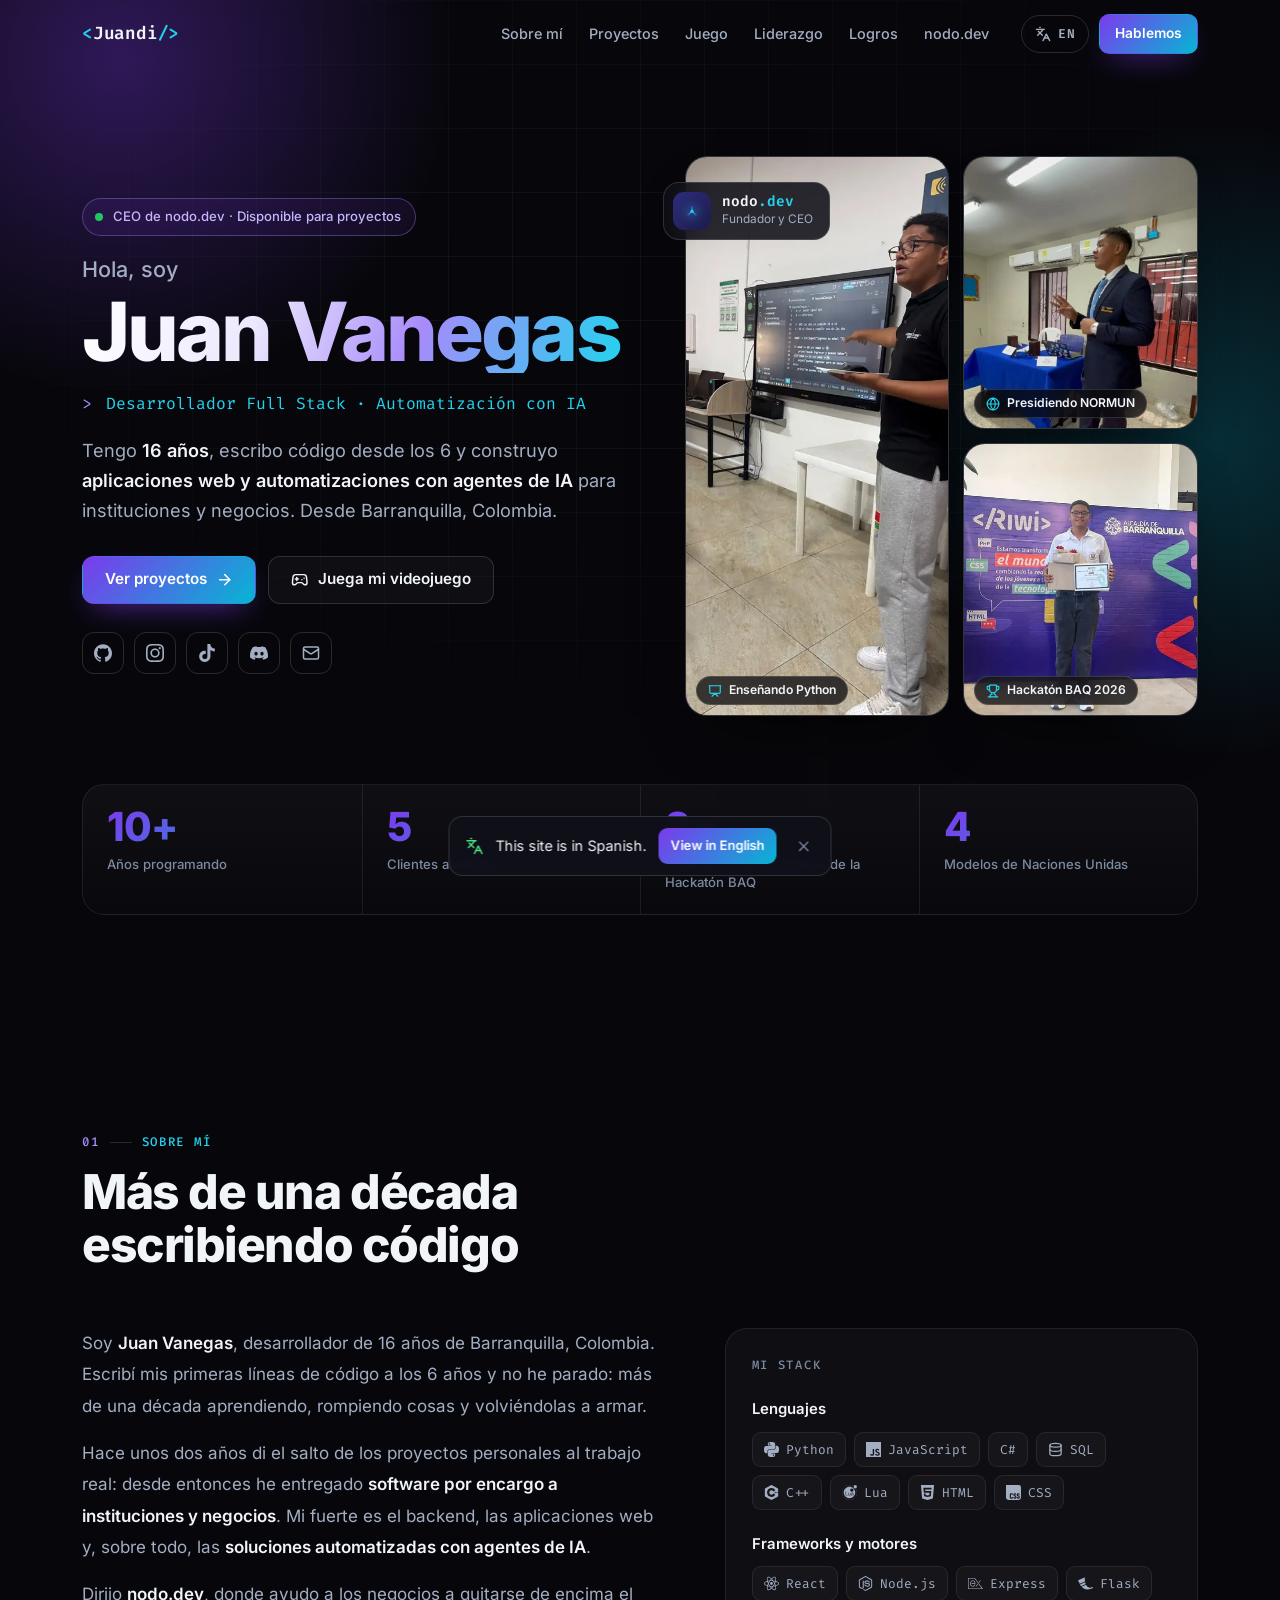
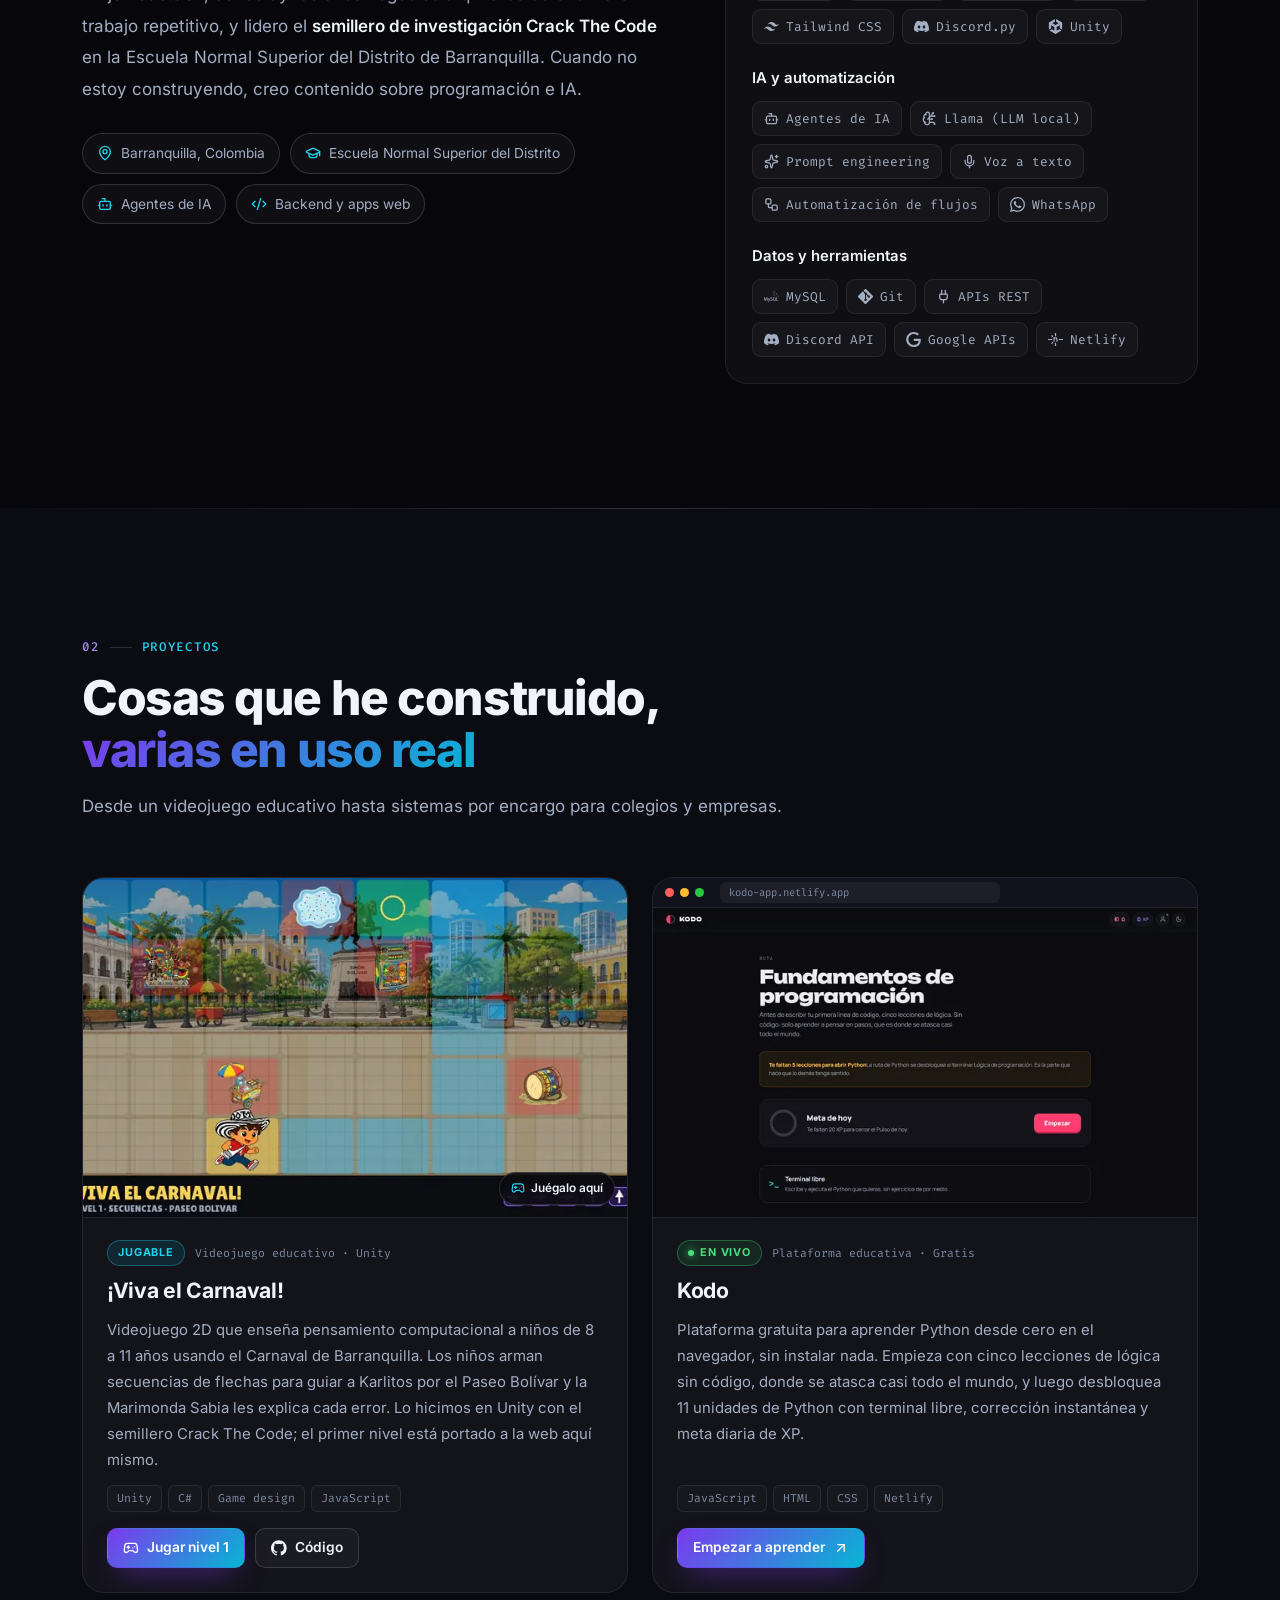
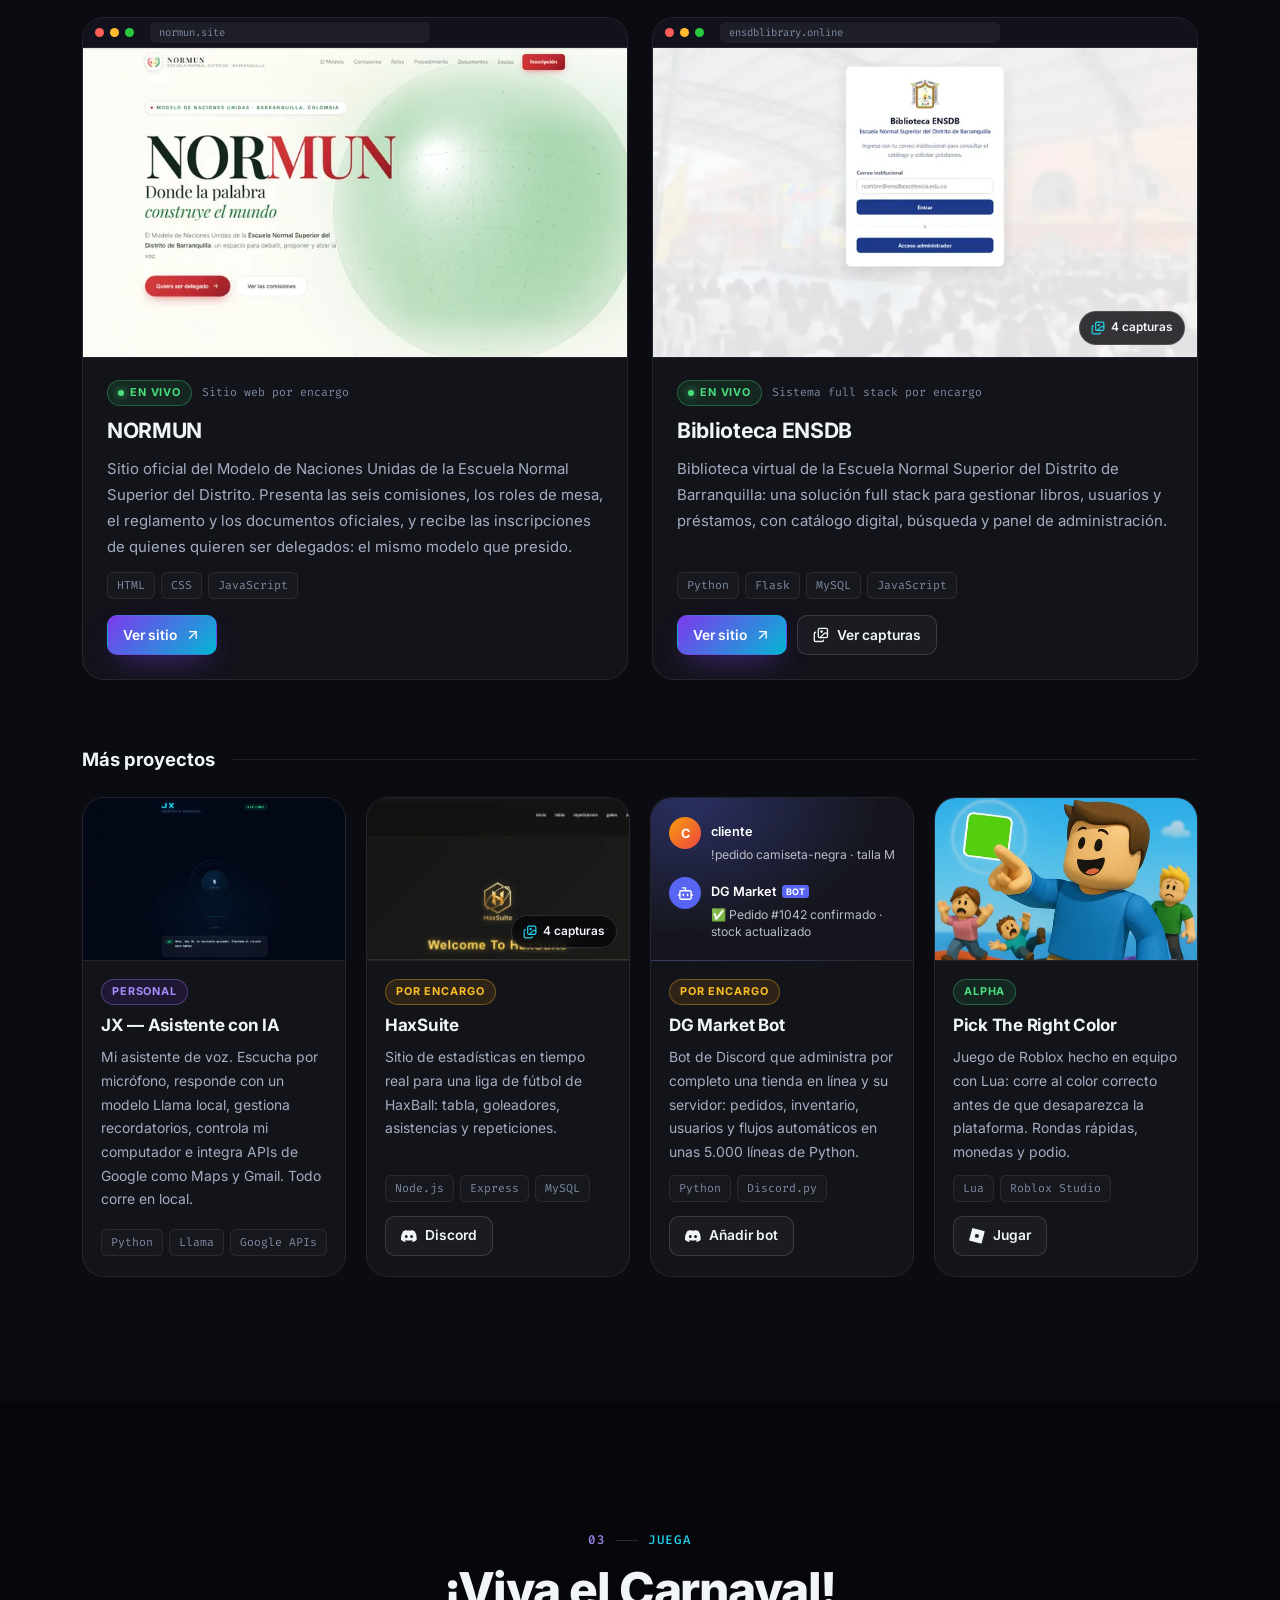
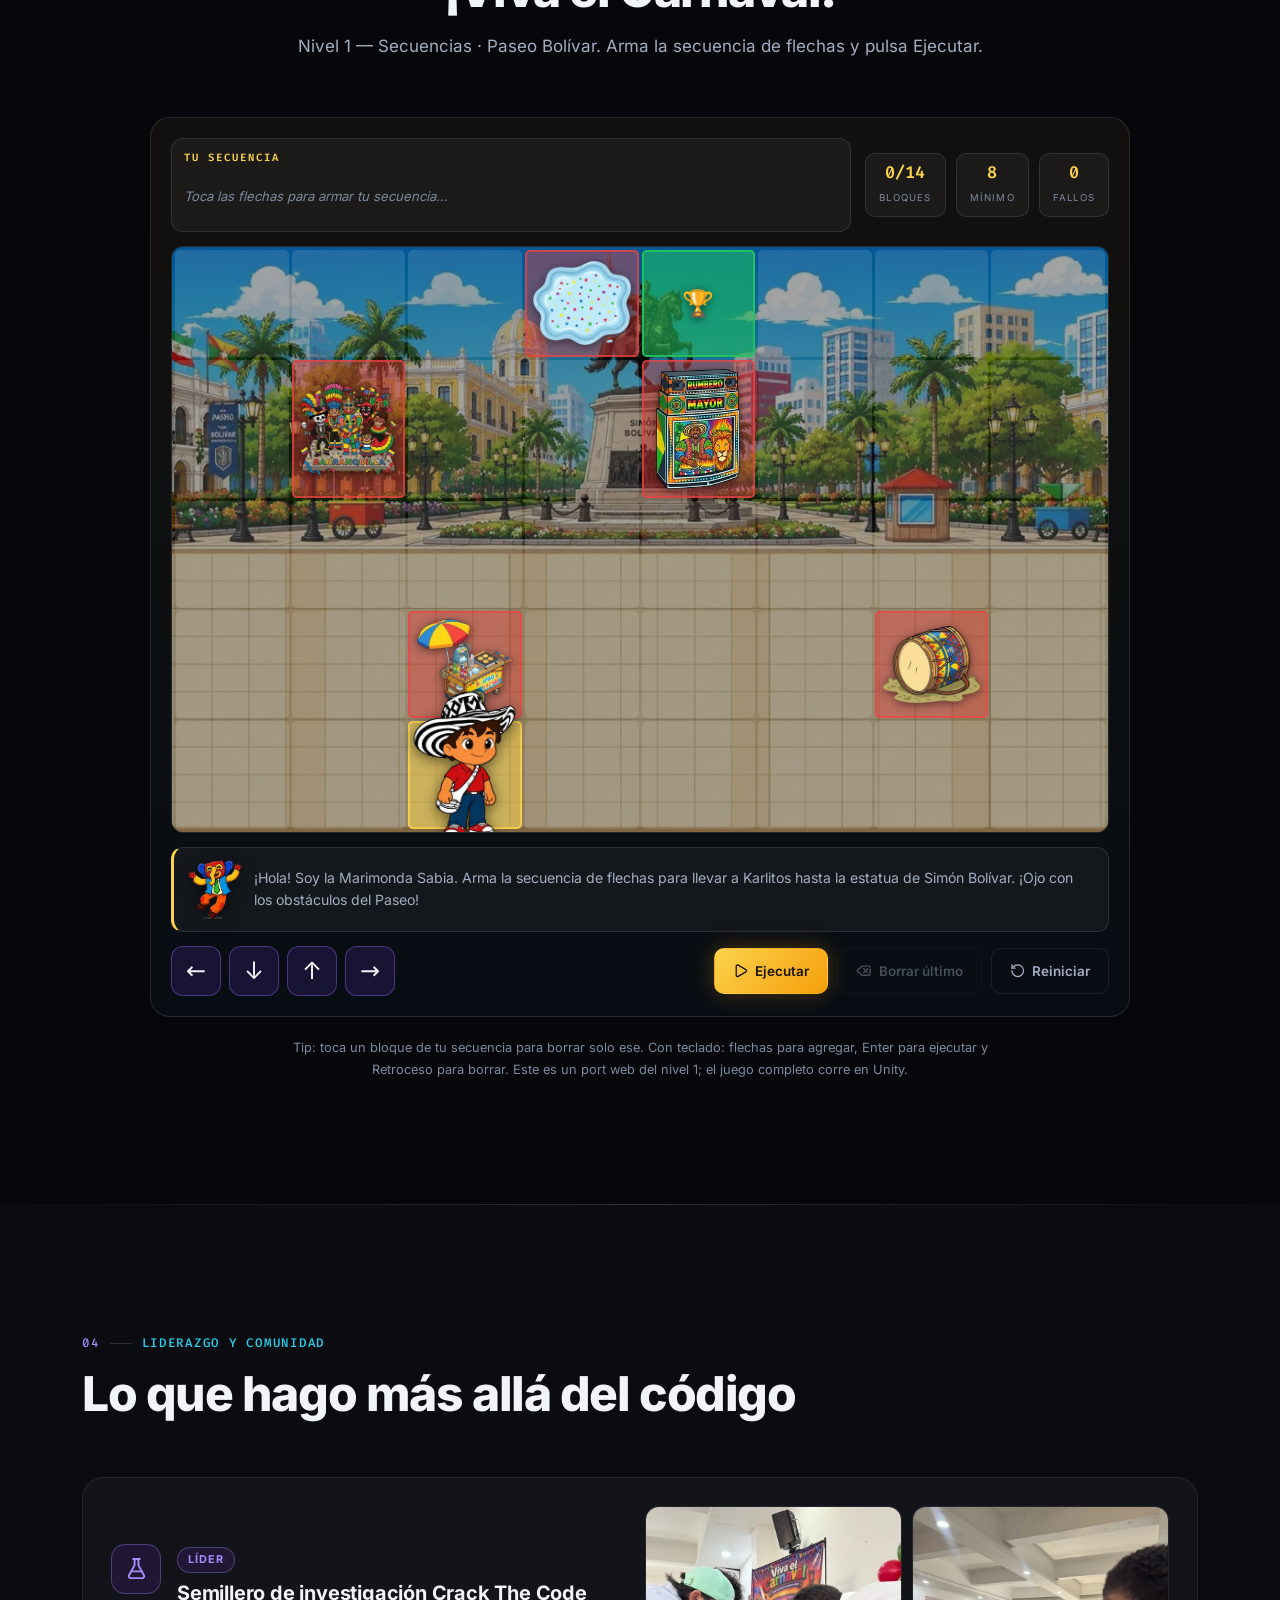
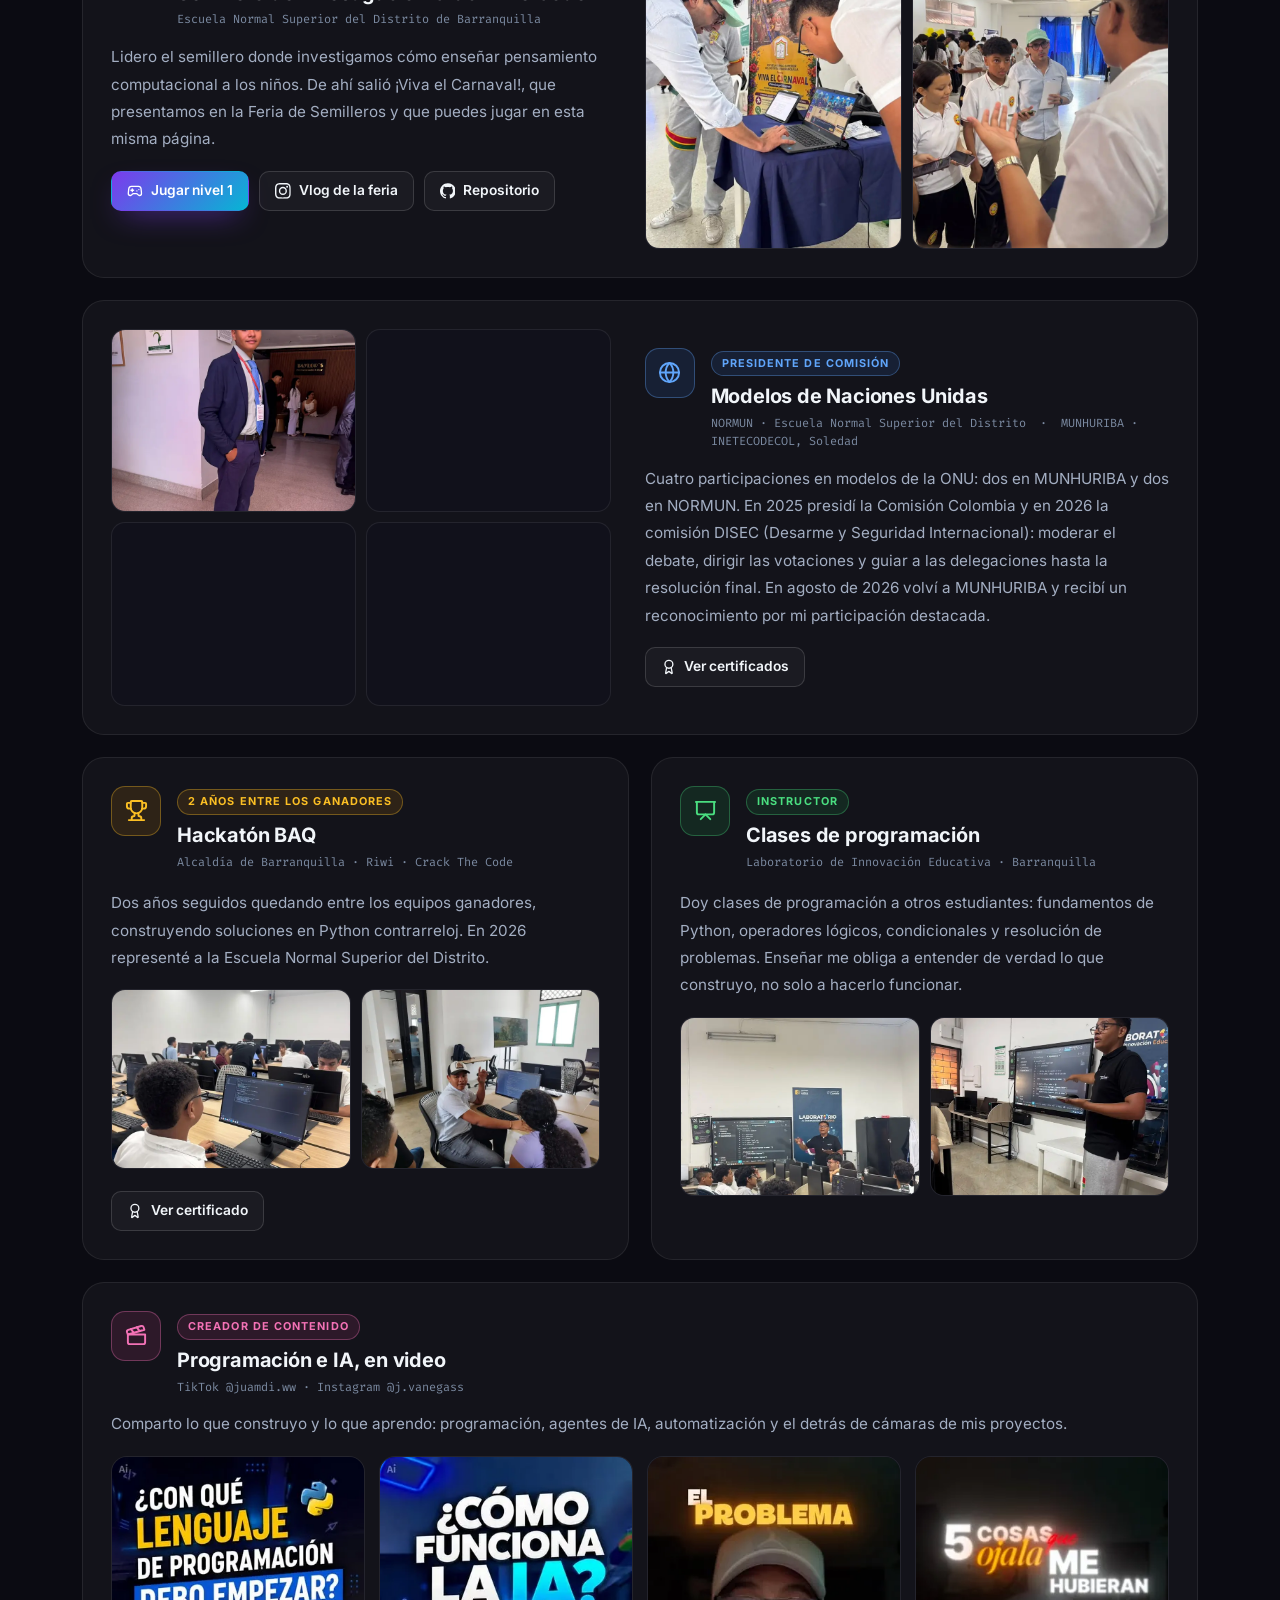
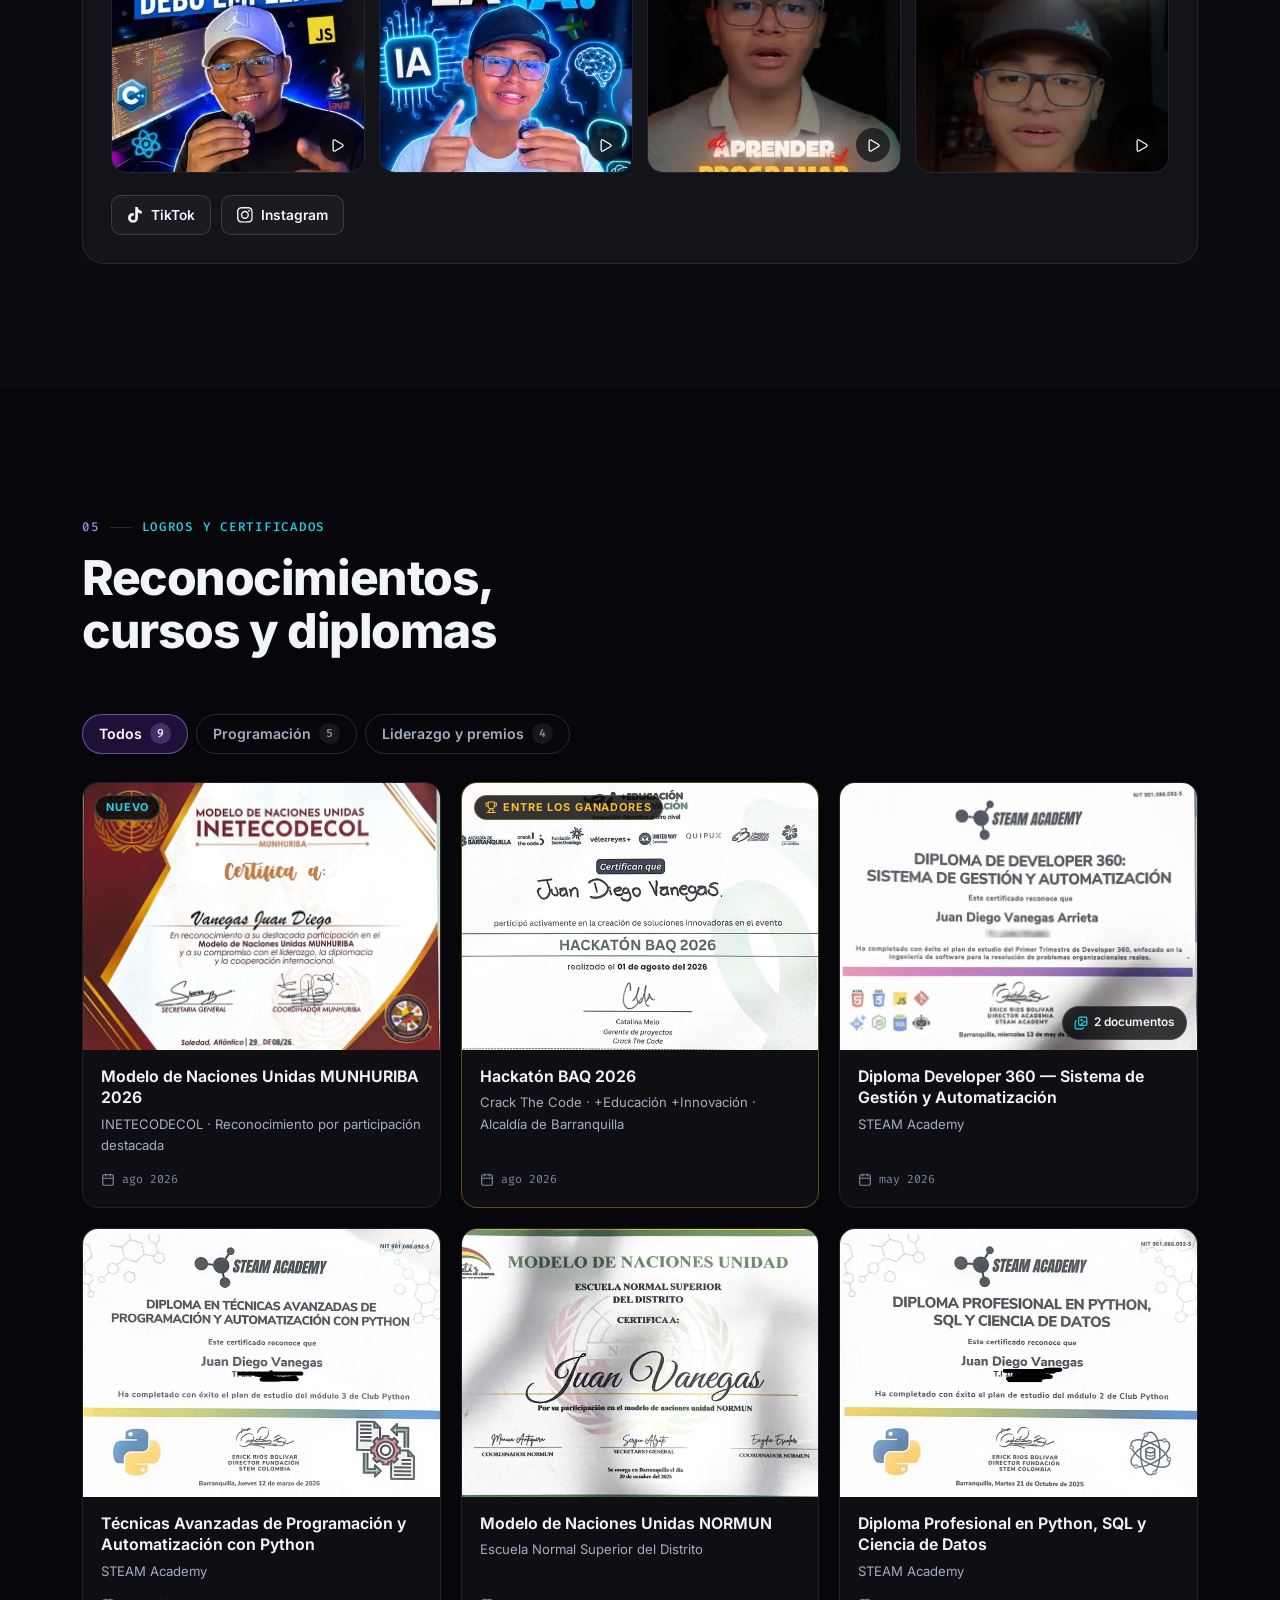
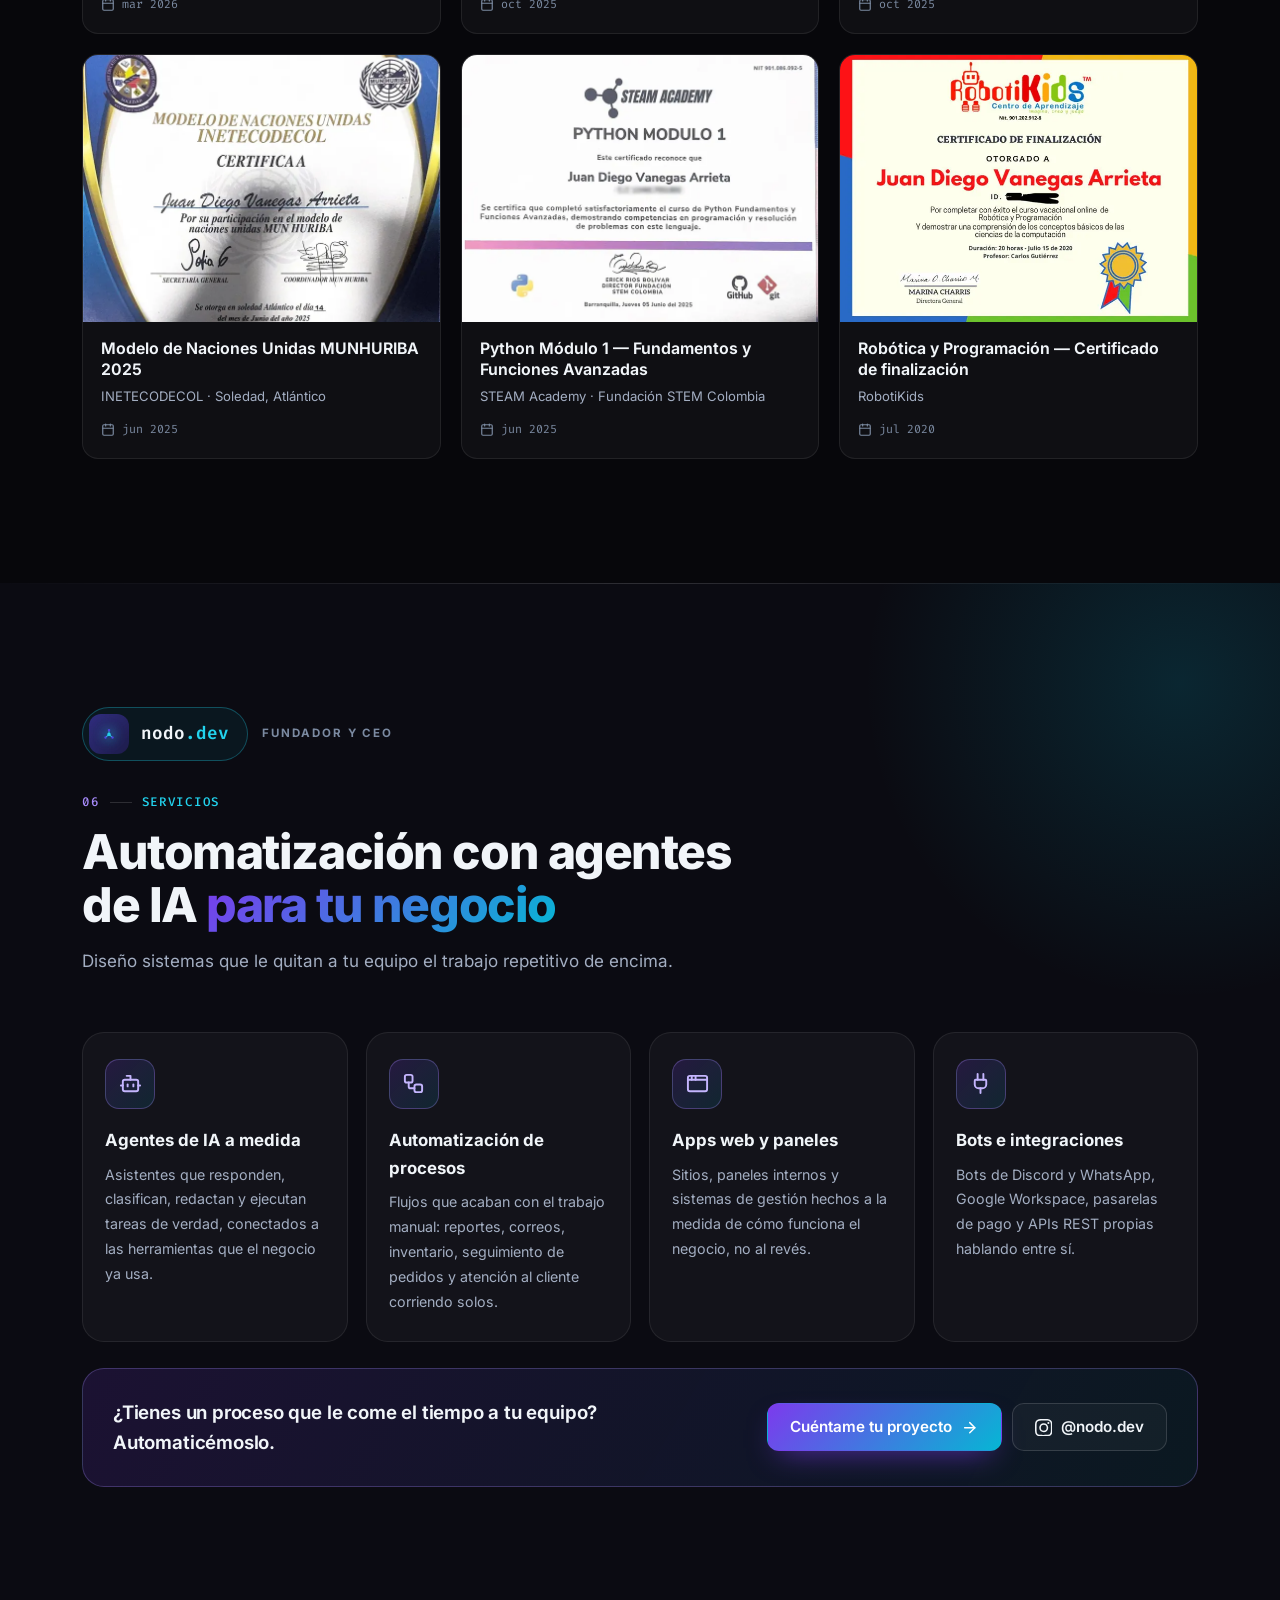
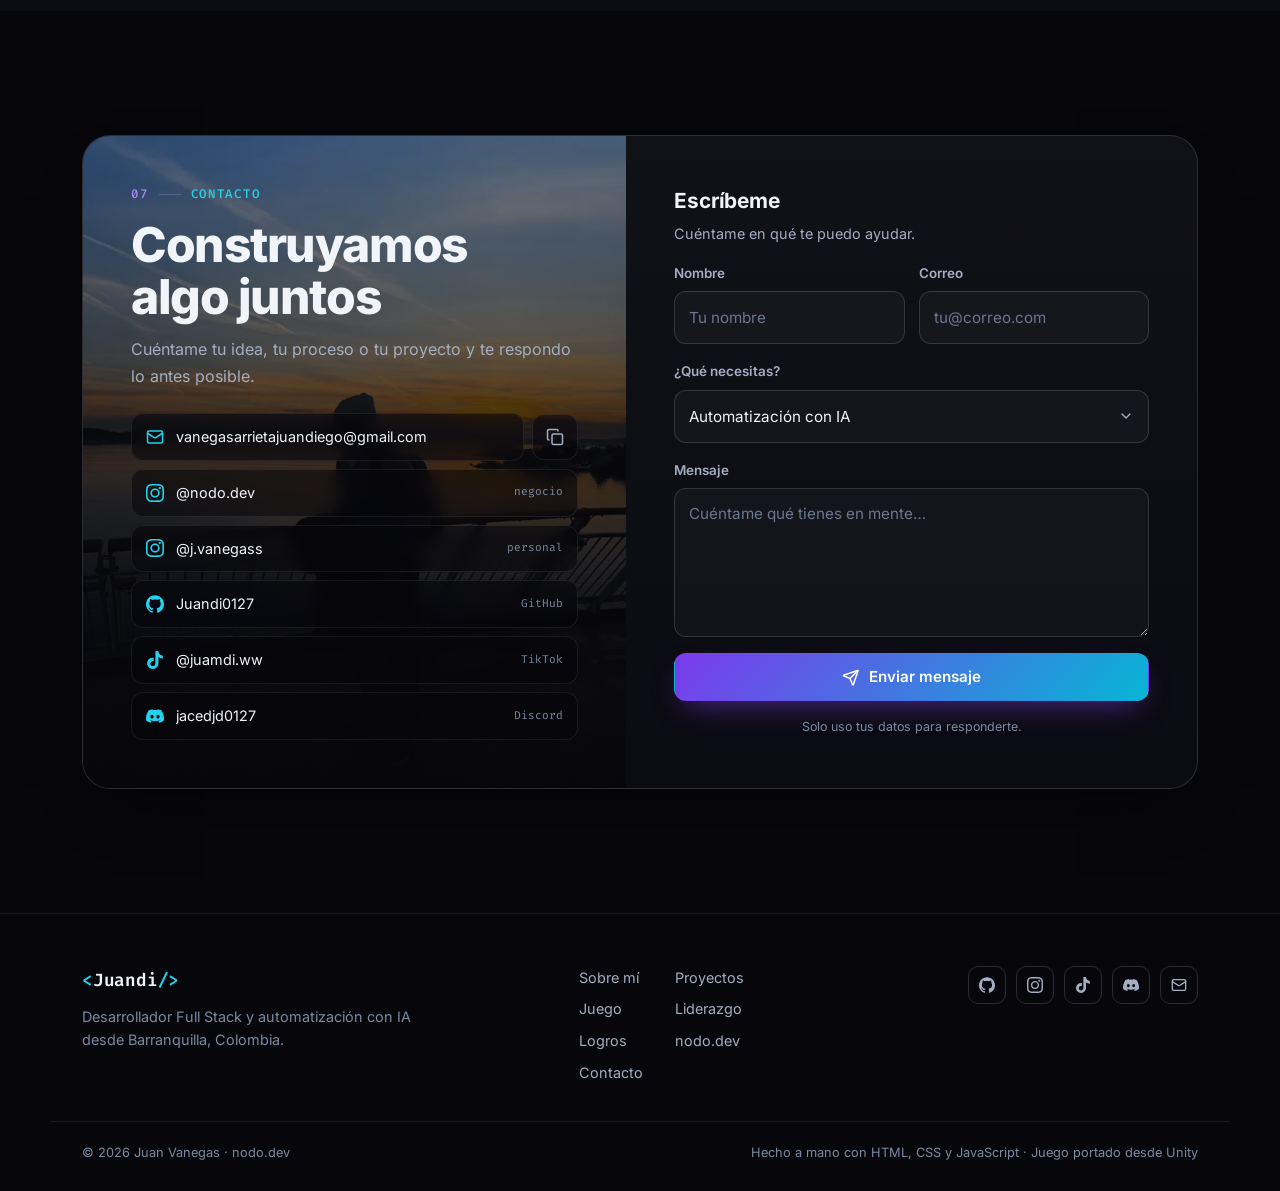
==== index.html @ 95b0ae49 "Rediseño del portafolio y preparación para Netlify - Nuevo diseño: hero con fotos, proyectos con cap" ====
<!DOCTYPE html>
<html lang="es" data-lang="es">
<head>
    <meta charset="UTF-8">
    <meta name="viewport" content="width=device-width, initial-scale=1">
    <title data-en="Juan Vanegas — Full Stack Developer &amp; AI Automation">Juan Vanegas — Desarrollador Full Stack y automatización con IA</title>
    <meta name="description" content="Juan Vanegas (Juandi), desarrollador full stack de 16 años y CEO de nodo.dev en Barranquilla, Colombia. Apps web, automatización con agentes de IA, videojuegos educativos y liderazgo estudiantil." data-en-content="Juan Vanegas (Juandi), 16-year-old full stack developer and CEO of nodo.dev from Barranquilla, Colombia. Web apps, AI-agent automation, educational games and student leadership.">
    <meta name="author" content="Juan Vanegas">
    <meta name="theme-color" content="#07070b">
    <meta name="color-scheme" content="dark">
    <link rel="canonical" href="https://juanvanegas.dev/">

    <!-- Vista previa al compartir (WhatsApp, LinkedIn, X, Facebook) -->
    <meta property="og:type" content="website">
    <meta property="og:site_name" content="Juan Vanegas">
    <meta property="og:locale" content="es_CO">
    <meta property="og:locale:alternate" content="en_US">
    <meta property="og:url" content="https://juanvanegas.dev/">
    <meta property="og:title" content="Juan Vanegas — Desarrollador Full Stack · CEO de nodo.dev">
    <meta property="og:description" content="Apps web, automatización con agentes de IA y proyectos reales desde Barranquilla, Colombia.">
    <meta property="og:image" content="https://juanvanegas.dev/static/img/og-image.jpg">
    <meta property="og:image:width" content="1200">
    <meta property="og:image:height" content="630">
    <meta property="og:image:alt" content="Juan Vanegas, desarrollador full stack y CEO de nodo.dev">
    <meta name="twitter:card" content="summary_large_image">
    <meta name="twitter:title" content="Juan Vanegas — Desarrollador Full Stack · CEO de nodo.dev">
    <meta name="twitter:description" content="Apps web, automatización con agentes de IA y proyectos reales desde Barranquilla, Colombia.">
    <meta name="twitter:image" content="https://juanvanegas.dev/static/img/og-image.jpg">

    <link rel="icon" href="static/img/icons/favicon-32.png" sizes="32x32" type="image/png">
    <link rel="icon" href="static/img/favicon.svg" type="image/svg+xml">
    <link rel="apple-touch-icon" href="static/img/icons/apple-touch-icon.png">
    <link rel="manifest" href="site.webmanifest">

    <link rel="preload" href="static/fonts/inter-latin.woff2" as="font" type="font/woff2" crossorigin>
    <link rel="stylesheet" href="static/style/styles.css">
    <link rel="stylesheet" href="static/style/game.css">
    <script src="static/js/script.js" defer></script>
    <script src="static/js/game.js" defer></script>

    <script type="application/ld+json">
    {
        "@context": "https://schema.org",
        "@graph": [
            {
                "@type": "Person",
                "@id": "https://juanvanegas.dev/#juan",
                "name": "Juan Vanegas",
                "alternateName": ["Juandi", "Juan Diego Vanegas"],
                "url": "https://juanvanegas.dev/",
                "image": "https://juanvanegas.dev/static/img/og-image.jpg",
                "jobTitle": "Desarrollador Full Stack",
                "description": "Desarrollador full stack y fundador de nodo.dev. Construye aplicaciones web y automatizaciones con agentes de IA.",
                "address": { "@type": "PostalAddress", "addressLocality": "Barranquilla", "addressRegion": "Atlántico", "addressCountry": "CO" },
                "worksFor": { "@type": "Organization", "name": "nodo.dev", "sameAs": "https://www.instagram.com/nodo.dev/" },
                "affiliation": { "@type": "EducationalOrganization", "name": "Escuela Normal Superior del Distrito de Barranquilla" },
                "knowsAbout": ["Python", "JavaScript", "React", "Node.js", "Flask", "MySQL", "Agentes de IA", "Automatización de procesos", "Unity"],
                "sameAs": ["https://github.com/Juandi0127", "https://www.instagram.com/j.vanegass/", "https://www.tiktok.com/@juamdi.ww"]
            },
            {
                "@type": "WebSite",
                "@id": "https://juanvanegas.dev/#website",
                "url": "https://juanvanegas.dev/",
                "name": "Juan Vanegas",
                "inLanguage": ["es", "en"],
                "author": { "@id": "https://juanvanegas.dev/#juan" }
            }
        ]
    }
    </script>
</head>
<body>
    <a class="skip-link" href="#main" data-en="Skip to content">Saltar al contenido</a>
    <div class="scroll-progress" aria-hidden="true"></div>

    <!-- ===================== NAVEGACIÓN ===================== -->
    <header class="site-header">
        <nav class="nav container" aria-label="Principal" data-en-aria-label="Main">
            <a href="#inicio" class="nav-logo" aria-label="Juan Vanegas, ir al inicio" data-en-aria-label="Juan Vanegas, go to top">
                <span class="logo-bracket">&lt;</span>Juandi<span class="logo-bracket">/&gt;</span>
            </a>

            <ul class="nav-links" id="navLinks">
                <li><a href="#sobre-mi" data-en="About">Sobre mí</a></li>
                <li><a href="#proyectos" data-en="Projects">Proyectos</a></li>
                <li><a href="#juego" data-en="Game">Juego</a></li>
                <li><a href="#liderazgo" data-en="Leadership">Liderazgo</a></li>
                <li><a href="#logros" data-en="Awards">Logros</a></li>
                <li><a href="#nodo">nodo.dev</a></li>
                <li class="nav-contact-mobile"><a href="#contacto" data-en="Contact">Contacto</a></li>
            </ul>

            <div class="nav-actions">
                <button class="lang-toggle" type="button" aria-label="Ver el sitio en inglés">
                    <svg class="icon" aria-hidden="true"><use href="static/img/icons.svg#languages"></use></svg>
                    <span class="lang-toggle-label">EN</span>
                </button>
                <a href="#contacto" class="btn btn-primary btn-sm nav-cta" data-en="Let's talk">Hablemos</a>
                <button class="nav-toggle" type="button" aria-controls="navLinks" aria-expanded="false" aria-label="Abrir menú">
                    <span></span><span></span><span></span>
                </button>
            </div>
        </nav>
    </header>

    <main id="main">

        <!-- ===================== HERO ===================== -->
        <section class="hero" id="inicio">
            <div class="hero-bg" aria-hidden="true">
                <div class="hero-grid"></div>
                <div class="hero-glow hero-glow-1"></div>
                <div class="hero-glow hero-glow-2"></div>
            </div>

            <div class="container hero-inner">
                <div class="hero-copy">
                    <p class="hero-badge">
                        <span class="dot" aria-hidden="true"></span>
                        <span data-en="CEO at nodo.dev · Open to projects">CEO de nodo.dev · Disponible para proyectos</span>
                    </p>
                    <h1 class="hero-title">
                        <span class="hero-greeting" data-en="Hi, I'm">Hola, soy</span>
                        <span class="hero-name">Juan Vanegas</span>
                    </h1>
                    <p class="hero-role">
                        <span class="prompt" aria-hidden="true">&gt;</span>
                        <span data-en="Full Stack Developer · AI Automation">Desarrollador Full Stack · Automatización con IA</span>
                    </p>
                    <p class="hero-lead" data-en-html="I'm &lt;strong&gt;16&lt;/strong&gt;, I've been writing code since I was 6, and I build &lt;strong&gt;web apps and AI-agent automations&lt;/strong&gt; for schools and businesses. Based in Barranquilla, Colombia.">
                        Tengo <strong>16 años</strong>, escribo código desde los 6 y construyo <strong>aplicaciones web y automatizaciones con agentes de IA</strong> para instituciones y negocios. Desde Barranquilla, Colombia.
                    </p>
                    <div class="hero-actions">
                        <a href="#proyectos" class="btn btn-primary">
                            <span data-en="See my projects">Ver proyectos</span>
                            <svg class="icon" aria-hidden="true"><use href="static/img/icons.svg#arrow-right"></use></svg>
                        </a>
                        <a href="#juego" class="btn btn-ghost">
                            <svg class="icon" aria-hidden="true"><use href="static/img/icons.svg#gamepad-2"></use></svg>
                            <span data-en="Play my game">Juega mi videojuego</span>
                        </a>
                    </div>
                    <ul class="socials" aria-label="Redes sociales" data-en-aria-label="Social links">
                        <li><a href="https://github.com/Juandi0127" target="_blank" rel="noopener" aria-label="GitHub"><svg class="icon" aria-hidden="true"><use href="static/img/icons.svg#github"></use></svg></a></li>
                        <li><a href="https://www.instagram.com/j.vanegass/" target="_blank" rel="noopener" aria-label="Instagram"><svg class="icon" aria-hidden="true"><use href="static/img/icons.svg#instagram"></use></svg></a></li>
                        <li><a href="https://www.tiktok.com/@juamdi.ww" target="_blank" rel="noopener" aria-label="TikTok"><svg class="icon" aria-hidden="true"><use href="static/img/icons.svg#tiktok"></use></svg></a></li>
                        <li><a href="https://discord.com/users/975849415300505643" target="_blank" rel="noopener" aria-label="Discord"><svg class="icon" aria-hidden="true"><use href="static/img/icons.svg#discord"></use></svg></a></li>
                        <li><a href="mailto:vanegasarrietajuandiego@gmail.com" aria-label="Correo" data-en-aria-label="Email"><svg class="icon" aria-hidden="true"><use href="static/img/icons.svg#mail"></use></svg></a></li>
                    </ul>
                </div>

                <div class="hero-visual">
                    <figure class="hero-photo hero-photo-main">
                        <img src="static/img/photos/clase-python-sm.webp" width="720" height="960" alt="Juan explicando código Python frente a un grupo de estudiantes" data-en-alt="Juan explaining Python code to a group of students" fetchpriority="high" decoding="async">
                        <figcaption>
                            <svg class="icon" aria-hidden="true"><use href="static/img/icons.svg#presentation"></use></svg>
                            <span data-en="Teaching Python">Enseñando Python</span>
                        </figcaption>
                    </figure>
                    <figure class="hero-photo hero-photo-top">
                        <img src="static/img/photos/normun-debate-sm.webp" width="675" height="1200" alt="Juan de traje dirigiendo el debate en el modelo NORMUN" data-en-alt="Juan in a suit leading the debate at NORMUN" decoding="async">
                        <figcaption>
                            <svg class="icon" aria-hidden="true"><use href="static/img/icons.svg#globe"></use></svg>
                            <span data-en="Chairing NORMUN">Presidiendo NORMUN</span>
                        </figcaption>
                    </figure>
                    <figure class="hero-photo hero-photo-bottom">
                        <img src="static/img/photos/hackaton-2026-premiacion-sm.webp" width="720" height="540" alt="Juan con su certificado en la Hackatón BAQ 2026" data-en-alt="Juan holding his certificate at Hackatón BAQ 2026" decoding="async">
                        <figcaption>
                            <svg class="icon" aria-hidden="true"><use href="static/img/icons.svg#trophy"></use></svg>
                            <span>Hackatón BAQ 2026</span>
                        </figcaption>
                    </figure>
                    <div class="hero-chip">
                        <img src="static/img/brand/nodo-logo.webp" width="160" height="160" alt="">
                        <div>
                            <strong>nodo<span>.dev</span></strong>
                            <small data-en="Founder &amp; CEO">Fundador y CEO</small>
                        </div>
                    </div>
                </div>
            </div>

            <div class="container">
                <dl class="hero-stats">
                    <div class="stat">
                        <dt data-en="Years coding">Años programando</dt>
                        <dd>10+</dd>
                    </div>
                    <div class="stat">
                        <dt data-en="Clients served">Clientes atendidos</dt>
                        <dd>5</dd>
                    </div>
                    <div class="stat">
                        <dt data-en="Years among Hackatón BAQ winners">Años entre los ganadores de la Hackatón BAQ</dt>
                        <dd>2×</dd>
                    </div>
                    <div class="stat">
                        <dt data-en="Model UN conferences">Modelos de Naciones Unidas</dt>
                        <dd>4</dd>
                    </div>
                </dl>
            </div>
        </section>

        <!-- ===================== SOBRE MÍ ===================== -->
        <section class="section" id="sobre-mi" aria-labelledby="about-title">
            <div class="container">
                <header class="section-head reveal">
                    <p class="eyebrow"><span class="eyebrow-num">01</span><span data-en="About me">Sobre mí</span></p>
                    <h2 class="section-title" id="about-title" data-en="Over a decade of writing code">Más de una década escribiendo código</h2>
                </header>

                <div class="about-grid">
                    <div class="about-text reveal">
                        <p data-en-html="I'm &lt;strong&gt;Juan Vanegas&lt;/strong&gt;, a 16-year-old developer from Barranquilla, Colombia. I wrote my first lines of code at 6 and never stopped — over a decade of learning, breaking things and building them back up.">
                            Soy <strong>Juan Vanegas</strong>, desarrollador de 16 años de Barranquilla, Colombia. Escribí mis primeras líneas de código a los 6 años y no he parado: más de una década aprendiendo, rompiendo cosas y volviéndolas a armar.
                        </p>
                        <p data-en-html="About two years ago I jumped from personal projects to real work: since then I've delivered &lt;strong&gt;commissioned software to schools and businesses&lt;/strong&gt;. My strong suit is backend, web apps and, above all, &lt;strong&gt;automated solutions built around AI agents&lt;/strong&gt;.">
                            Hace unos dos años di el salto de los proyectos personales al trabajo real: desde entonces he entregado <strong>software por encargo a instituciones y negocios</strong>. Mi fuerte es el backend, las aplicaciones web y, sobre todo, las <strong>soluciones automatizadas con agentes de IA</strong>.
                        </p>
                        <p data-en-html="I run &lt;strong&gt;nodo.dev&lt;/strong&gt;, where I help businesses get rid of repetitive work, and I lead the &lt;strong&gt;Crack The Code research seedbed&lt;/strong&gt; at Escuela Normal Superior del Distrito de Barranquilla. When I'm not building, I make content about programming and AI.">
                            Dirijo <strong>nodo.dev</strong>, donde ayudo a los negocios a quitarse de encima el trabajo repetitivo, y lidero el <strong>semillero de investigación Crack The Code</strong> en la Escuela Normal Superior del Distrito de Barranquilla. Cuando no estoy construyendo, creo contenido sobre programación e IA.
                        </p>
                        <ul class="about-facts">
                            <li class="fact"><svg class="icon" aria-hidden="true"><use href="static/img/icons.svg#map-pin"></use></svg>Barranquilla, Colombia</li>
                            <li class="fact"><svg class="icon" aria-hidden="true"><use href="static/img/icons.svg#graduation-cap"></use></svg>Escuela Normal Superior del Distrito</li>
                            <li class="fact"><svg class="icon" aria-hidden="true"><use href="static/img/icons.svg#bot"></use></svg><span data-en="AI agents">Agentes de IA</span></li>
                            <li class="fact"><svg class="icon" aria-hidden="true"><use href="static/img/icons.svg#code-xml"></use></svg><span data-en="Backend &amp; web apps">Backend y apps web</span></li>
                        </ul>
                    </div>

                    <aside class="stack-card reveal" aria-labelledby="stack-title">
                        <h3 class="card-kicker" id="stack-title" data-en="My stack">Mi stack</h3>
                        <div class="stack-group">
                            <h4 data-en="Languages">Lenguajes</h4>
                            <ul class="tech-list">
                                <li><svg class="icon" aria-hidden="true"><use href="static/img/icons.svg#python"></use></svg>Python</li>
                                <li><svg class="icon" aria-hidden="true"><use href="static/img/icons.svg#javascript"></use></svg>JavaScript</li>
                                <li>C#</li>
                                <li><svg class="icon" aria-hidden="true"><use href="static/img/icons.svg#database"></use></svg>SQL</li>
                                <li><svg class="icon" aria-hidden="true"><use href="static/img/icons.svg#cplusplus"></use></svg>C++</li>
                                <li><svg class="icon" aria-hidden="true"><use href="static/img/icons.svg#lua"></use></svg>Lua</li>
                                <li><svg class="icon" aria-hidden="true"><use href="static/img/icons.svg#html5"></use></svg>HTML</li>
                                <li><svg class="icon" aria-hidden="true"><use href="static/img/icons.svg#css"></use></svg>CSS</li>
                            </ul>
                        </div>
                        <div class="stack-group">
                            <h4 data-en="Frameworks &amp; engines">Frameworks y motores</h4>
                            <ul class="tech-list">
                                <li><svg class="icon" aria-hidden="true"><use href="static/img/icons.svg#react"></use></svg>React</li>
                                <li><svg class="icon" aria-hidden="true"><use href="static/img/icons.svg#nodedotjs"></use></svg>Node.js</li>
                                <li><svg class="icon" aria-hidden="true"><use href="static/img/icons.svg#express"></use></svg>Express</li>
                                <li><svg class="icon" aria-hidden="true"><use href="static/img/icons.svg#flask"></use></svg>Flask</li>
                                <li><svg class="icon" aria-hidden="true"><use href="static/img/icons.svg#tailwindcss"></use></svg>Tailwind CSS</li>
                                <li><svg class="icon" aria-hidden="true"><use href="static/img/icons.svg#discord"></use></svg>Discord.py</li>
                                <li><svg class="icon" aria-hidden="true"><use href="static/img/icons.svg#unity"></use></svg>Unity</li>
                            </ul>
                        </div>
                        <div class="stack-group">
                            <h4 data-en="AI &amp; automation">IA y automatización</h4>
                            <ul class="tech-list">
                                <li><svg class="icon" aria-hidden="true"><use href="static/img/icons.svg#bot"></use></svg><span data-en="AI agents">Agentes de IA</span></li>
                                <li><svg class="icon" aria-hidden="true"><use href="static/img/icons.svg#brain-circuit"></use></svg><span data-en="Llama (local LLM)">Llama (LLM local)</span></li>
                                <li><svg class="icon" aria-hidden="true"><use href="static/img/icons.svg#sparkles"></use></svg>Prompt engineering</li>
                                <li><svg class="icon" aria-hidden="true"><use href="static/img/icons.svg#mic"></use></svg><span data-en="Speech-to-text">Voz a texto</span></li>
                                <li><svg class="icon" aria-hidden="true"><use href="static/img/icons.svg#workflow"></use></svg><span data-en="Workflow automation">Automatización de flujos</span></li>
                                <li><svg class="icon" aria-hidden="true"><use href="static/img/icons.svg#whatsapp"></use></svg>WhatsApp</li>
                            </ul>
                        </div>
                        <div class="stack-group">
                            <h4 data-en="Data &amp; tools">Datos y herramientas</h4>
                            <ul class="tech-list">
                                <li><svg class="icon" aria-hidden="true"><use href="static/img/icons.svg#mysql"></use></svg>MySQL</li>
                                <li><svg class="icon" aria-hidden="true"><use href="static/img/icons.svg#git"></use></svg>Git</li>
                                <li><svg class="icon" aria-hidden="true"><use href="static/img/icons.svg#plug"></use></svg><span data-en="REST APIs">APIs REST</span></li>
                                <li><svg class="icon" aria-hidden="true"><use href="static/img/icons.svg#discord"></use></svg>Discord API</li>
                                <li><svg class="icon" aria-hidden="true"><use href="static/img/icons.svg#google"></use></svg>Google APIs</li>
                                <li><svg class="icon" aria-hidden="true"><use href="static/img/icons.svg#netlify"></use></svg>Netlify</li>
                            </ul>
                        </div>
                    </aside>
                </div>
            </div>
        </section>

        <!-- ===================== PROYECTOS ===================== -->
        <section class="section section-alt" id="proyectos" aria-labelledby="projects-title">
            <div class="container">
                <header class="section-head reveal">
                    <p class="eyebrow"><span class="eyebrow-num">02</span><span data-en="Projects">Proyectos</span></p>
                    <h2 class="section-title" id="projects-title" data-en-html="Things I've built, &lt;em&gt;several in real use&lt;/em&gt;">Cosas que he construido, <em>varias en uso real</em></h2>
                    <p class="section-lead" data-en="From an educational game to commissioned systems for schools and companies.">Desde un videojuego educativo hasta sistemas por encargo para colegios y empresas.</p>
                </header>

                <div class="projects-featured">

                    <!-- ¡Viva el Carnaval! -->
                    <article class="project reveal">
                        <a class="project-media" href="#juego" tabindex="-1" aria-hidden="true">
                            <img src="static/img/projects/viva-carnaval-sm.webp" width="720" height="405" alt="" loading="lazy" decoding="async">
                            <span class="media-pill">
                                <svg class="icon" aria-hidden="true"><use href="static/img/icons.svg#gamepad-2"></use></svg>
                                <span data-en="Play it here">Juégalo aquí</span>
                            </span>
                        </a>
                        <div class="project-body">
                            <div class="project-meta">
                                <span class="badge tone-cyan" data-en="Playable">Jugable</span>
                                <span class="project-type" data-en="Educational game · Unity">Videojuego educativo · Unity</span>
                            </div>
                            <h3 class="project-title">¡Viva el Carnaval!</h3>
                            <p class="project-desc" data-en="2D game that teaches computational thinking to 8–11 year-olds through the Barranquilla Carnival. Kids build arrow sequences to guide Karlitos across the Paseo Bolívar, and the Wise Marimonda explains every mistake. We built it in Unity with the Crack The Code seedbed; level 1 is ported to the web right here.">Videojuego 2D que enseña pensamiento computacional a niños de 8 a 11 años usando el Carnaval de Barranquilla. Los niños arman secuencias de flechas para guiar a Karlitos por el Paseo Bolívar y la Marimonda Sabia les explica cada error. Lo hicimos en Unity con el semillero Crack The Code; el primer nivel está portado a la web aquí mismo.</p>
                            <ul class="tags"><li>Unity</li><li>C#</li><li>Game design</li><li>JavaScript</li></ul>
                            <div class="project-links">
                                <a class="btn btn-primary btn-sm" href="#juego">
                                    <svg class="icon" aria-hidden="true"><use href="static/img/icons.svg#gamepad-2"></use></svg>
                                    <span data-en="Play level 1">Jugar nivel 1</span>
                                </a>
                                <a class="btn btn-ghost btn-sm" href="https://github.com/Juandi0127/VivaCarnval" target="_blank" rel="noopener">
                                    <svg class="icon" aria-hidden="true"><use href="static/img/icons.svg#github"></use></svg>
                                    <span data-en="Source code">Código</span>
                                </a>
                            </div>
                        </div>
                    </article>

                    <!-- Kodo -->
                    <article class="project reveal">
                        <a class="project-media browser" href="https://kodo-app.netlify.app/" target="_blank" rel="noopener" tabindex="-1" aria-hidden="true">
                            <span class="browser-bar"><i></i><i></i><i></i><span class="browser-url">kodo-app.netlify.app</span></span>
                            <img src="static/img/projects/kodo-sm.webp" width="720" height="450" alt="" loading="lazy" decoding="async">
                        </a>
                        <div class="project-body">
                            <div class="project-meta">
                                <span class="badge tone-green badge-live" data-en="Live">En vivo</span>
                                <span class="project-type" data-en="Learning platform · Free">Plataforma educativa · Gratis</span>
                            </div>
                            <h3 class="project-title">Kodo</h3>
                            <p class="project-desc" data-en="Free platform to learn Python from scratch in the browser, with nothing to install. It opens with five code-free logic lessons (where almost everyone gets stuck) and then unlocks 11 Python units with a free terminal, instant feedback and a daily XP goal.">Plataforma gratuita para aprender Python desde cero en el navegador, sin instalar nada. Empieza con cinco lecciones de lógica sin código, donde se atasca casi todo el mundo, y luego desbloquea 11 unidades de Python con terminal libre, corrección instantánea y meta diaria de XP.</p>
                            <ul class="tags"><li>JavaScript</li><li>HTML</li><li>CSS</li><li>Netlify</li></ul>
                            <div class="project-links">
                                <a class="btn btn-primary btn-sm" href="https://kodo-app.netlify.app/" target="_blank" rel="noopener">
                                    <span data-en="Start learning">Empezar a aprender</span>
                                    <svg class="icon" aria-hidden="true"><use href="static/img/icons.svg#arrow-up-right"></use></svg>
                                </a>
                            </div>
                        </div>
                    </article>

                    <!-- NORMUN -->
                    <article class="project reveal">
                        <a class="project-media browser" href="https://normun.site/" target="_blank" rel="noopener" tabindex="-1" aria-hidden="true">
                            <span class="browser-bar"><i></i><i></i><i></i><span class="browser-url">normun.site</span></span>
                            <img src="static/img/projects/normun-sm.webp" width="720" height="450" alt="" loading="lazy" decoding="async">
                        </a>
                        <div class="project-body">
                            <div class="project-meta">
                                <span class="badge tone-green badge-live" data-en="Live">En vivo</span>
                                <span class="project-type" data-en="Commissioned website">Sitio web por encargo</span>
                            </div>
                            <h3 class="project-title">NORMUN</h3>
                            <p class="project-desc" data-en="Official site of the Model United Nations at Escuela Normal Superior del Distrito. It presents the six committees, the chair roles, the rules of procedure and the official documents, and takes sign-ups from students who want to be delegates — the same model I chair.">Sitio oficial del Modelo de Naciones Unidas de la Escuela Normal Superior del Distrito. Presenta las seis comisiones, los roles de mesa, el reglamento y los documentos oficiales, y recibe las inscripciones de quienes quieren ser delegados: el mismo modelo que presido.</p>
                            <ul class="tags"><li>HTML</li><li>CSS</li><li>JavaScript</li></ul>
                            <div class="project-links">
                                <a class="btn btn-primary btn-sm" href="https://normun.site/" target="_blank" rel="noopener">
                                    <span data-en="Visit site">Ver sitio</span>
                                    <svg class="icon" aria-hidden="true"><use href="static/img/icons.svg#arrow-up-right"></use></svg>
                                </a>
                            </div>
                        </div>
                    </article>

                    <!-- Biblioteca ENSDB -->
                    <article class="project reveal">
                        <a class="project-media browser" href="static/img/projects/ensdb-login.webp" data-gallery="ensdb" data-caption="Biblioteca ENSDB: inicio de sesión con correo institucional" data-en-caption="ENSDB Library: sign-in with school email">
                            <span class="browser-bar"><i></i><i></i><i></i><span class="browser-url">ensdblibrary.online</span></span>
                            <img src="static/img/projects/ensdb-login-sm.webp" width="720" height="450" alt="Pantalla de inicio de sesión de la Biblioteca ENSDB" data-en-alt="ENSDB Library sign-in screen" loading="lazy" decoding="async">
                            <span class="media-pill">
                                <svg class="icon" aria-hidden="true"><use href="static/img/icons.svg#images"></use></svg>
                                <span data-en="4 screenshots">4 capturas</span>
                            </span>
                        </a>
                        <a href="static/img/projects/ensdb-catalogo.webp" data-gallery="ensdb" data-caption="Catálogo: libros más populares y mejor calificados" data-en-caption="Catalog: most popular and top-rated books" hidden></a>
                        <a href="static/img/projects/ensdb-busqueda.webp" data-gallery="ensdb" data-caption="Búsqueda en la biblioteca virtual" data-en-caption="Searching the virtual library" hidden></a>
                        <a href="static/img/projects/ensdb-admin.webp" data-gallery="ensdb" data-caption="Panel de administración" data-en-caption="Admin panel" hidden></a>
                        <div class="project-body">
                            <div class="project-meta">
                                <span class="badge tone-green badge-live" data-en="Live">En vivo</span>
                                <span class="project-type" data-en="Commissioned full-stack system">Sistema full stack por encargo</span>
                            </div>
                            <h3 class="project-title" data-en="ENSDB Library">Biblioteca ENSDB</h3>
                            <p class="project-desc" data-en="Virtual library for Escuela Normal Superior del Distrito de Barranquilla: a full-stack solution to manage books, users and loans, with a digital catalog, search and an admin panel.">Biblioteca virtual de la Escuela Normal Superior del Distrito de Barranquilla: una solución full stack para gestionar libros, usuarios y préstamos, con catálogo digital, búsqueda y panel de administración.</p>
                            <ul class="tags"><li>Python</li><li>Flask</li><li>MySQL</li><li>JavaScript</li></ul>
                            <div class="project-links">
                                <a class="btn btn-primary btn-sm" href="https://www.ensdblibrary.online" target="_blank" rel="noopener">
                                    <span data-en="Visit site">Ver sitio</span>
                                    <svg class="icon" aria-hidden="true"><use href="static/img/icons.svg#arrow-up-right"></use></svg>
                                </a>
                                <button class="btn btn-ghost btn-sm" type="button" data-gallery-open="ensdb">
                                    <svg class="icon" aria-hidden="true"><use href="static/img/icons.svg#images"></use></svg>
                                    <span data-en="Screenshots">Ver capturas</span>
                                </button>
                            </div>
                        </div>
                    </article>
                </div>

                <h3 class="subsection-title reveal" data-en="More projects">Más proyectos</h3>

                <div class="projects-grid">

                    <!-- JX -->
                    <article class="project project-sm reveal">
                        <a class="project-media" href="static/img/projects/jx-asistente.webp" data-gallery="jx" data-caption="JX: interfaz del asistente de voz" data-en-caption="JX: voice assistant interface">
                            <img src="static/img/projects/jx-asistente-sm.webp" width="720" height="450" alt="Interfaz de JX, el asistente de voz con IA" data-en-alt="JX, the AI voice assistant interface" loading="lazy" decoding="async">
                        </a>
                        <div class="project-body">
                            <div class="project-meta">
                                <span class="badge tone-violet" data-en="Personal">Personal</span>
                            </div>
                            <h4 class="project-title" data-en="JX — AI assistant">JX — Asistente con IA</h4>
                            <p class="project-desc" data-en="My voice assistant. It listens through the mic, answers with a local Llama model, manages reminders, controls my computer and integrates Google APIs like Maps and Gmail — all running locally.">Mi asistente de voz. Escucha por micrófono, responde con un modelo Llama local, gestiona recordatorios, controla mi computador e integra APIs de Google como Maps y Gmail. Todo corre en local.</p>
                            <ul class="tags"><li>Python</li><li>Llama</li><li>Google APIs</li></ul>
                        </div>
                    </article>

                    <!-- HaxSuite -->
                    <article class="project project-sm reveal">
                        <a class="project-media" href="static/img/projects/haxsuite-inicio.webp" data-gallery="haxsuite" data-caption="HaxSuite: inicio" data-en-caption="HaxSuite: home">
                            <img src="static/img/projects/haxsuite-inicio-sm.webp" width="720" height="333" alt="Página de inicio de HaxSuite" data-en-alt="HaxSuite home page" loading="lazy" decoding="async">
                            <span class="media-pill">
                                <svg class="icon" aria-hidden="true"><use href="static/img/icons.svg#images"></use></svg>
                                <span data-en="4 screenshots">4 capturas</span>
                            </span>
                        </a>
                        <a href="static/img/projects/haxsuite-goleadores.webp" data-gallery="haxsuite" data-caption="HaxSuite: top 10 de goleadores" data-en-caption="HaxSuite: top 10 scorers" hidden></a>
                        <a href="static/img/projects/haxsuite-repeticiones.webp" data-gallery="haxsuite" data-caption="HaxSuite: repeticiones (próximamente)" data-en-caption="HaxSuite: replays (coming soon)" hidden></a>
                        <a href="static/img/projects/haxsuite-comunidad.webp" data-gallery="haxsuite" data-caption="HaxSuite: ligas, jugadores y comunidad" data-en-caption="HaxSuite: leagues, players and community" hidden></a>
                        <div class="project-body">
                            <div class="project-meta">
                                <span class="badge tone-amber" data-en="Commissioned">Por encargo</span>
                            </div>
                            <h4 class="project-title">HaxSuite</h4>
                            <p class="project-desc" data-en="Real-time stats site for a HaxBall football league: standings, top scorers, assists and replays.">Sitio de estadísticas en tiempo real para una liga de fútbol de HaxBall: tabla, goleadores, asistencias y repeticiones.</p>
                            <ul class="tags"><li>Node.js</li><li>Express</li><li>MySQL</li></ul>
                            <div class="project-links">
                                <a class="btn btn-ghost btn-sm" href="https://discord.gg/DNxSYNpHf9" target="_blank" rel="noopener">
                                    <svg class="icon" aria-hidden="true"><use href="static/img/icons.svg#discord"></use></svg>
                                    Discord
                                </a>
                            </div>
                        </div>
                    </article>

                    <!-- DG Market Bot -->
                    <article class="project project-sm reveal">
                        <div class="project-media mock-discord" aria-hidden="true">
                            <div class="mock-msg">
                                <span class="mock-avatar mock-avatar-user">C</span>
                                <div>
                                    <span class="mock-name" data-en="customer">cliente</span>
                                    <p data-en="!order black-tshirt · size M">!pedido camiseta-negra · talla M</p>
                                </div>
                            </div>
                            <div class="mock-msg">
                                <span class="mock-avatar"><svg class="icon" aria-hidden="true"><use href="static/img/icons.svg#bot"></use></svg></span>
                                <div>
                                    <span class="mock-name">DG Market</span><span class="mock-bot">BOT</span>
                                    <p data-en="✅ Order #1042 confirmed · stock updated">✅ Pedido #1042 confirmado · stock actualizado</p>
                                </div>
                            </div>
                        </div>
                        <div class="project-body">
                            <div class="project-meta">
                                <span class="badge tone-amber" data-en="Commissioned">Por encargo</span>
                            </div>
                            <h4 class="project-title">DG Market Bot</h4>
                            <p class="project-desc" data-en="Discord bot that fully runs an online store and its server: orders, inventory, users and automated workflows in about 5,000 lines of Python.">Bot de Discord que administra por completo una tienda en línea y su servidor: pedidos, inventario, usuarios y flujos automáticos en unas 5.000 líneas de Python.</p>
                            <ul class="tags"><li>Python</li><li>Discord.py</li></ul>
                            <div class="project-links">
                                <a class="btn btn-ghost btn-sm" href="https://discord.com/oauth2/authorize?client_id=1393798481319165982" target="_blank" rel="noopener">
                                    <svg class="icon" aria-hidden="true"><use href="static/img/icons.svg#discord"></use></svg>
                                    <span data-en="Add bot">Añadir bot</span>
                                </a>
                            </div>
                        </div>
                    </article>

                    <!-- Pick The Right Color -->
                    <article class="project project-sm reveal">
                        <a class="project-media" href="https://www.roblox.com/es/games/110120511588833/Pick-The-Right-Color" target="_blank" rel="noopener" tabindex="-1" aria-hidden="true">
                            <img src="static/img/projects/pick-the-right-color-sm.webp" width="512" height="432" alt="" loading="lazy" decoding="async">
                        </a>
                        <div class="project-body">
                            <div class="project-meta">
                                <span class="badge tone-green">Alpha</span>
                            </div>
                            <h4 class="project-title">Pick The Right Color</h4>
                            <p class="project-desc" data-en="Roblox game built as a team in Lua: run to the right color before the platform disappears. Fast rounds, coins and a podium.">Juego de Roblox hecho en equipo con Lua: corre al color correcto antes de que desaparezca la plataforma. Rondas rápidas, monedas y podio.</p>
                            <ul class="tags"><li>Lua</li><li>Roblox Studio</li></ul>
                            <div class="project-links">
                                <a class="btn btn-ghost btn-sm" href="https://www.roblox.com/es/games/110120511588833/Pick-The-Right-Color" target="_blank" rel="noopener">
                                    <svg class="icon" aria-hidden="true"><use href="static/img/icons.svg#roblox"></use></svg>
                                    <span data-en="Play">Jugar</span>
                                </a>
                            </div>
                        </div>
                    </article>
                </div>
            </div>
        </section>

        <!-- ===================== JUEGO ===================== -->
        <section class="section" id="juego" aria-labelledby="game-title">
            <div class="container">
                <header class="section-head section-head-center reveal">
                    <p class="eyebrow"><span class="eyebrow-num">03</span><span data-en="Play">Juega</span></p>
                    <h2 class="section-title" id="game-title">¡Viva el Carnaval!</h2>
                    <p class="section-lead" data-en="Level 1 — Sequences · Paseo Bolívar. Build the arrow sequence and press Run.">Nivel 1 — Secuencias · Paseo Bolívar. Arma la secuencia de flechas y pulsa Ejecutar.</p>
                </header>

                <div class="vc reveal" id="carnavalGame" tabindex="0" role="group" aria-label="Juego ¡Viva el Carnaval!, nivel 1" data-en-aria-label="¡Viva el Carnaval! game, level 1">

                    <div class="vc-topbar">
                        <div class="vc-seq">
                            <span class="vc-seq-label" data-en="Your sequence">Tu secuencia</span>
                            <div class="vc-seq-track"></div>
                        </div>
                        <div class="vc-stats">
                            <div class="vc-stat">
                                <b class="vc-counter">0/14</b>
                                <span data-en="Blocks">Bloques</span>
                            </div>
                            <div class="vc-stat">
                                <b class="vc-min-value">8</b>
                                <span data-en="Minimum">Mínimo</span>
                            </div>
                            <div class="vc-stat">
                                <b class="vc-attempts-value">0</b>
                                <span data-en="Misses">Fallos</span>
                            </div>
                        </div>
                    </div>

                    <div class="vc-board-wrap">
                        <div class="vc-board"></div>
                        <div class="vc-win">
                            <h4 data-en="You recovered the cumbia sheet music!">¡Recuperaste la partitura de la cumbia!</h4>
                            <div class="vc-masks">
                                <img class="vc-mask" src="static/img/game/mask-marimonda.webp" width="160" height="112" alt="" loading="lazy">
                                <img class="vc-mask" src="static/img/game/mask-congo.webp" width="80" height="160" alt="" loading="lazy">
                                <img class="vc-mask" src="static/img/game/mask-garabato.webp" width="160" height="106" alt="" loading="lazy">
                            </div>
                            <p class="vc-win-score">
                                <span data-en="Steps">Pasos</span>: <b data-win="steps">0</b> ·
                                <span data-en="Best">Mejor</span>: <b data-win="min">8</b> ·
                                <span data-en="Misses">Fallos</span>: <b data-win="tries">0</b>
                            </p>
                            <p class="vc-win-lesson"></p>
                            <button type="button" class="vc-btn vc-btn-run" data-act="close-win" data-en="Play again">Jugar otra vez</button>
                        </div>
                    </div>

                    <div class="vc-msg">
                        <img class="vc-guide-img" src="static/img/game/marimonda-idle.webp" width="155" height="170" alt="La Marimonda Sabia" data-en-alt="The Wise Marimonda">
                        <p class="vc-msg-text" aria-live="polite"></p>
                    </div>

                    <div class="vc-controls">
                        <div class="vc-pad">
                            <button type="button" class="vc-arrow" data-dir="L" aria-label="Izquierda" data-en-aria-label="Left">←</button>
                            <button type="button" class="vc-arrow" data-dir="D" aria-label="Abajo" data-en-aria-label="Down">↓</button>
                            <button type="button" class="vc-arrow" data-dir="U" aria-label="Arriba" data-en-aria-label="Up">↑</button>
                            <button type="button" class="vc-arrow" data-dir="R" aria-label="Derecha" data-en-aria-label="Right">→</button>
                        </div>
                        <div class="vc-actions">
                            <button type="button" class="vc-btn vc-btn-run" data-act="run">
                                <svg class="icon" aria-hidden="true"><use href="static/img/icons.svg#play"></use></svg>
                                <span data-en="Run">Ejecutar</span>
                            </button>
                            <button type="button" class="vc-btn" data-act="undo">
                                <svg class="icon" aria-hidden="true"><use href="static/img/icons.svg#delete"></use></svg>
                                <span data-en="Delete last">Borrar último</span>
                            </button>
                            <button type="button" class="vc-btn" data-act="reset">
                                <svg class="icon" aria-hidden="true"><use href="static/img/icons.svg#rotate-ccw"></use></svg>
                                <span data-en="Restart">Reiniciar</span>
                            </button>
                        </div>
                    </div>
                </div>

                <p class="game-note reveal" data-en="Tip: tap a block in your sequence to delete just that one. Keyboard: arrow keys to add, Enter to run, Backspace to delete. This is a web port of level 1 — the full game runs in Unity.">Tip: toca un bloque de tu secuencia para borrar solo ese. Con teclado: flechas para agregar, Enter para ejecutar y Retroceso para borrar. Este es un port web del nivel 1; el juego completo corre en Unity.</p>
            </div>
        </section>

        <!-- ===================== LIDERAZGO ===================== -->
        <section class="section section-alt" id="liderazgo" aria-labelledby="lead-title">
            <div class="container">
                <header class="section-head reveal">
                    <p class="eyebrow"><span class="eyebrow-num">04</span><span data-en="Leadership &amp; community">Liderazgo y comunidad</span></p>
                    <h2 class="section-title" id="lead-title" data-en="What I do beyond code">Lo que hago más allá del código</h2>
                </header>

                <div class="lead-grid">

                    <!-- Semillero -->
                    <article class="lead-card lead-card-wide tone-violet reveal">
                        <div class="lead-main">
                            <div class="lead-head">
                                <span class="lead-icon"><svg class="icon" aria-hidden="true"><use href="static/img/icons.svg#flask-conical"></use></svg></span>
                                <div>
                                    <span class="lead-role" data-en="Leader">Líder</span>
                                    <h3 data-en="Crack The Code research seedbed">Semillero de investigación Crack The Code</h3>
                                    <p class="lead-org">Escuela Normal Superior del Distrito de Barranquilla</p>
                                </div>
                            </div>
                            <p class="lead-text" data-en="I lead the seedbed where we research how to teach computational thinking to kids. It gave birth to ¡Viva el Carnaval!, which we presented at the research seedbed fair and you can play right on this page.">Lidero el semillero donde investigamos cómo enseñar pensamiento computacional a los niños. De ahí salió ¡Viva el Carnaval!, que presentamos en la Feria de Semilleros y que puedes jugar en esta misma página.</p>
                            <div class="lead-links">
                                <a class="btn btn-primary btn-sm" href="#juego">
                                    <svg class="icon" aria-hidden="true"><use href="static/img/icons.svg#gamepad-2"></use></svg>
                                    <span data-en="Play level 1">Jugar nivel 1</span>
                                </a>
                                <a class="btn btn-ghost btn-sm" href="https://www.instagram.com/reel/DcC54vggtBf/" target="_blank" rel="noopener">
                                    <svg class="icon" aria-hidden="true"><use href="static/img/icons.svg#instagram"></use></svg>
                                    <span data-en="Fair vlog">Vlog de la feria</span>
                                </a>
                                <a class="btn btn-ghost btn-sm" href="https://github.com/Juandi0127/VivaCarnval" target="_blank" rel="noopener">
                                    <svg class="icon" aria-hidden="true"><use href="static/img/icons.svg#github"></use></svg>
                                    <span data-en="Repository">Repositorio</span>
                                </a>
                            </div>
                        </div>
                        <div class="shots shots-tall">
                            <a class="shot" href="static/img/photos/semillero-stand.webp" data-gallery="semillero" data-caption="Stand de ¡Viva el Carnaval! en la Feria de Semilleros" data-en-caption="¡Viva el Carnaval! booth at the seedbed fair">
                                <img src="static/img/photos/semillero-stand-sm.webp" width="720" height="960" alt="Juan mostrando ¡Viva el Carnaval! en un portátil durante la feria" data-en-alt="Juan showing ¡Viva el Carnaval! on a laptop at the fair" loading="lazy" decoding="async">
                            </a>
                            <a class="shot" href="static/img/photos/semillero-presentacion.webp" data-gallery="semillero" data-caption="Presentando el proyecto a los estudiantes" data-en-caption="Presenting the project to students">
                                <img src="static/img/photos/semillero-presentacion-sm.webp" width="720" height="960" alt="Juan presentando el proyecto del semillero a un grupo de estudiantes" data-en-alt="Juan presenting the seedbed project to a group of students" loading="lazy" decoding="async">
                            </a>
                        </div>
                    </article>

                    <!-- Modelos de Naciones Unidas -->
                    <article class="lead-card lead-card-wide lead-card-flip tone-blue reveal">
                        <div class="lead-main">
                            <div class="lead-head">
                                <span class="lead-icon"><svg class="icon" aria-hidden="true"><use href="static/img/icons.svg#globe"></use></svg></span>
                                <div>
                                    <span class="lead-role" data-en="Committee chair">Presidente de comisión</span>
                                    <h3 data-en="Model United Nations">Modelos de Naciones Unidas</h3>
                                    <p class="lead-org">NORMUN · Escuela Normal Superior del Distrito &nbsp;·&nbsp; MUNHURIBA · INETECODECOL, Soledad</p>
                                </div>
                            </div>
                            <p class="lead-text" data-en="Four Model UN conferences: two at MUNHURIBA and two at NORMUN. In 2025 I chaired the Colombia committee and in 2026 the DISEC committee (Disarmament and International Security) — moderating debate, running the votes and guiding the delegations to a final resolution. In August 2026 I went back to MUNHURIBA and was recognized for my outstanding participation.">Cuatro participaciones en modelos de la ONU: dos en MUNHURIBA y dos en NORMUN. En 2025 presidí la Comisión Colombia y en 2026 la comisión DISEC (Desarme y Seguridad Internacional): moderar el debate, dirigir las votaciones y guiar a las delegaciones hasta la resolución final. En agosto de 2026 volví a MUNHURIBA y recibí un reconocimiento por mi participación destacada.</p>
                            <div class="lead-links">
                                <a class="btn btn-ghost btn-sm" href="#logros">
                                    <svg class="icon" aria-hidden="true"><use href="static/img/icons.svg#award"></use></svg>
                                    <span data-en="See certificates">Ver certificados</span>
                                </a>
                            </div>
                        </div>
                        <div class="shots">
                            <a class="shot" href="static/img/photos/munhuriba-2026-4.webp" data-gallery="mun" data-caption="MUNHURIBA 2026" data-en-caption="MUNHURIBA 2026">
                                <img src="static/img/photos/munhuriba-2026-4-sm.webp" width="720" height="960" alt="Juan de traje en MUNHURIBA 2026" data-en-alt="Juan in a suit at MUNHURIBA 2026" loading="lazy" decoding="async">
                            </a>
                            <a class="shot" href="static/img/photos/munhuriba-2026-3.webp" data-gallery="mun" data-caption="En el photocall de MUNHURIBA 2026" data-en-caption="At the MUNHURIBA 2026 photo wall">
                                <img src="static/img/photos/munhuriba-2026-3-sm.webp" width="720" height="956" alt="Juan con otros participantes frente al fondo de MUNHURIBA 2026" data-en-alt="Juan with other participants in front of the MUNHURIBA 2026 backdrop" loading="lazy" decoding="async">
                            </a>
                            <a class="shot" href="static/img/photos/normun-mesa.webp" data-gallery="mun" data-caption="Presidiendo la mesa en NORMUN" data-en-caption="Chairing the dais at NORMUN">
                                <img src="static/img/photos/normun-mesa-sm.webp" width="720" height="960" alt="Juan presidiendo la mesa del modelo NORMUN" data-en-alt="Juan chairing the dais at NORMUN" loading="lazy" decoding="async">
                            </a>
                            <a class="shot" href="static/img/photos/munhuriba-2026-1.webp" data-gallery="mun" data-caption="Puesto de Israel en MUNHURIBA 2026" data-en-caption="Israel's seat at MUNHURIBA 2026">
                                <img src="static/img/photos/munhuriba-2026-1-sm.webp" width="720" height="960" alt="Placa de Israel, bandera y credencial en MUNHURIBA 2026" data-en-alt="Israel placard, flag and badge at MUNHURIBA 2026" loading="lazy" decoding="async">
                            </a>
                            <a href="static/img/photos/munhuriba-intervencion.webp" data-gallery="mun" data-caption="Interviniendo en MUNHURIBA" data-en-caption="Speaking at MUNHURIBA" hidden></a>
                        </div>
                    </article>

                    <!-- Hackatón BAQ -->
                    <article class="lead-card tone-amber reveal">
                        <div class="lead-head">
                            <span class="lead-icon"><svg class="icon" aria-hidden="true"><use href="static/img/icons.svg#trophy"></use></svg></span>
                            <div>
                                <span class="lead-role" data-en="2 years among the winners">2 años entre los ganadores</span>
                                <h3>Hackatón BAQ</h3>
                                <p class="lead-org">Alcaldía de Barranquilla · Riwi · Crack The Code</p>
                            </div>
                        </div>
                        <p class="lead-text" data-en="Two years in a row among the winning teams, building Python solutions against the clock. In 2026 I represented Escuela Normal Superior del Distrito.">Dos años seguidos quedando entre los equipos ganadores, construyendo soluciones en Python contrarreloj. En 2026 representé a la Escuela Normal Superior del Distrito.</p>
                        <div class="shots">
                            <a class="shot" href="static/img/photos/hackaton-2026-programando.webp" data-gallery="hackaton" data-caption="Programando en la Hackatón BAQ 2026" data-en-caption="Coding at Hackatón BAQ 2026">
                                <img src="static/img/photos/hackaton-2026-programando-sm.webp" width="720" height="960" alt="Juan programando frente a un computador en la hackatón" data-en-alt="Juan coding at a computer during the hackathon" loading="lazy" decoding="async">
                            </a>
                            <a class="shot" href="static/img/photos/hackaton-2025.webp" data-gallery="hackaton" data-caption="Explicando la solución del equipo en la hackatón de 2025" data-en-caption="Explaining our team's solution at the 2025 hackathon">
                                <img src="static/img/photos/hackaton-2025-sm.webp" width="720" height="508" alt="Juan explicando la solución de su equipo en la hackatón de 2025" data-en-alt="Juan explaining his team's solution at the 2025 hackathon" loading="lazy" decoding="async">
                            </a>
                            <a href="static/img/photos/hackaton-2026-premiacion.webp" data-gallery="hackaton" data-caption="Con el certificado de la Hackatón BAQ 2026" data-en-caption="With the Hackatón BAQ 2026 certificate" hidden></a>
                        </div>
                        <div class="lead-links">
                            <a class="btn btn-ghost btn-sm" href="#logros">
                                <svg class="icon" aria-hidden="true"><use href="static/img/icons.svg#award"></use></svg>
                                <span data-en="See certificate">Ver certificado</span>
                            </a>
                        </div>
                    </article>

                    <!-- Clases -->
                    <article class="lead-card tone-green reveal">
                        <div class="lead-head">
                            <span class="lead-icon"><svg class="icon" aria-hidden="true"><use href="static/img/icons.svg#presentation"></use></svg></span>
                            <div>
                                <span class="lead-role" data-en="Instructor">Instructor</span>
                                <h3 data-en="Programming classes">Clases de programación</h3>
                                <p class="lead-org">Laboratorio de Innovación Educativa · Barranquilla</p>
                            </div>
                        </div>
                        <p class="lead-text" data-en="I teach programming to other students: Python fundamentals, logical operators, conditionals and problem solving. Teaching forces me to truly understand what I build, not just make it work.">Doy clases de programación a otros estudiantes: fundamentos de Python, operadores lógicos, condicionales y resolución de problemas. Enseñar me obliga a entender de verdad lo que construyo, no solo a hacerlo funcionar.</p>
                        <div class="shots">
                            <a class="shot" href="static/img/photos/clase-laboratorio.webp" data-gallery="clases" data-caption="Clase de programación en el laboratorio" data-en-caption="Programming class at the lab">
                                <img src="static/img/photos/clase-laboratorio-sm.webp" width="720" height="960" alt="Estudiantes atentos a la clase de programación de Juan" data-en-alt="Students following Juan's programming class" loading="lazy" decoding="async">
                            </a>
                            <a class="shot" href="static/img/photos/clase-python.webp" data-gallery="clases" data-caption="Explicando condicionales en Python" data-en-caption="Explaining conditionals in Python">
                                <img src="static/img/photos/clase-python-sm.webp" width="720" height="960" alt="Juan explicando condicionales de Python en la pantalla" data-en-alt="Juan explaining Python conditionals on the screen" loading="lazy" decoding="async">
                            </a>
                        </div>
                    </article>

                    <!-- Contenido -->
                    <article class="lead-card lead-card-stack tone-pink reveal">
                        <div class="lead-main">
                            <div class="lead-head">
                                <span class="lead-icon"><svg class="icon" aria-hidden="true"><use href="static/img/icons.svg#clapperboard"></use></svg></span>
                                <div>
                                    <span class="lead-role" data-en="Content creator">Creador de contenido</span>
                                    <h3 data-en="Programming &amp; AI, on video">Programación e IA, en video</h3>
                                    <p class="lead-org">TikTok @juamdi.ww · Instagram @j.vanegass</p>
                                </div>
                            </div>
                            <p class="lead-text" data-en="I share what I build and what I learn: programming, AI agents, automation and the behind-the-scenes of my projects.">Comparto lo que construyo y lo que aprendo: programación, agentes de IA, automatización y el detrás de cámaras de mis proyectos.</p>
                        </div>
                        <div class="reels">
                            <a class="reel" href="https://www.instagram.com/reel/DbL51VopsYY/" target="_blank" rel="noopener">
                                <img src="static/img/content/reel-lenguaje.webp" width="360" height="640" alt="Reel: ¿Con qué lenguaje de programación debo empezar?" data-en-alt="Reel: Which programming language should I start with?" loading="lazy" decoding="async">
                                <span class="reel-badge" aria-hidden="true"><svg class="icon"><use href="static/img/icons.svg#play"></use></svg></span>
                            </a>
                            <a class="reel" href="https://www.instagram.com/reel/DbwdUjhAFoc/" target="_blank" rel="noopener">
                                <img src="static/img/content/reel-ia.webp" width="360" height="640" alt="Reel: ¿Cómo funciona la IA? Explicado fácil y rápido" data-en-alt="Reel: How does AI work? Explained quick and easy" loading="lazy" decoding="async">
                                <span class="reel-badge" aria-hidden="true"><svg class="icon"><use href="static/img/icons.svg#play"></use></svg></span>
                            </a>
                            <a class="reel" href="https://www.instagram.com/reel/DcVSmyFOvQ6/" target="_blank" rel="noopener">
                                <img src="static/img/content/reel-aprender.webp" width="360" height="640" alt="Reel: el problema al aprender a programar" data-en-alt="Reel: the problem with learning to code" loading="lazy" decoding="async">
                                <span class="reel-badge" aria-hidden="true"><svg class="icon"><use href="static/img/icons.svg#play"></use></svg></span>
                            </a>
                            <a class="reel" href="https://www.instagram.com/reel/DcdaoXfuhkx/" target="_blank" rel="noopener">
                                <img src="static/img/content/reel-consejos.webp" width="360" height="640" alt="Reel: 5 cosas que ojalá me hubieran dicho" data-en-alt="Reel: 5 things I wish someone had told me" loading="lazy" decoding="async">
                                <span class="reel-badge" aria-hidden="true"><svg class="icon"><use href="static/img/icons.svg#play"></use></svg></span>
                            </a>
                        </div>
                        <div class="lead-links">
                            <a class="btn btn-ghost btn-sm" href="https://www.tiktok.com/@juamdi.ww" target="_blank" rel="noopener">
                                <svg class="icon" aria-hidden="true"><use href="static/img/icons.svg#tiktok"></use></svg>
                                TikTok
                            </a>
                            <a class="btn btn-ghost btn-sm" href="https://www.instagram.com/j.vanegass/" target="_blank" rel="noopener">
                                <svg class="icon" aria-hidden="true"><use href="static/img/icons.svg#instagram"></use></svg>
                                Instagram
                            </a>
                        </div>
                    </article>
                </div>
            </div>
        </section>

        <!-- ===================== LOGROS Y CERTIFICADOS ===================== -->
        <section class="section" id="logros" aria-labelledby="certs-title">
            <div class="container">
                <header class="section-head reveal">
                    <p class="eyebrow"><span class="eyebrow-num">05</span><span data-en="Awards &amp; certificates">Logros y certificados</span></p>
                    <h2 class="section-title" id="certs-title" data-en="Recognitions, courses and diplomas">Reconocimientos, cursos y diplomas</h2>
                </header>

                <div class="filters reveal" role="group" aria-label="Filtrar certificados" data-en-aria-label="Filter certificates">
                    <button class="filter is-active" type="button" data-filter="all" aria-pressed="true">
                        <span data-en="All">Todos</span><span class="filter-count">9</span>
                    </button>
                    <button class="filter" type="button" data-filter="tech" aria-pressed="false">
                        <span data-en="Programming">Programación</span><span class="filter-count">5</span>
                    </button>
                    <button class="filter" type="button" data-filter="lead" aria-pressed="false">
                        <span data-en="Leadership &amp; awards">Liderazgo y premios</span><span class="filter-count">4</span>
                    </button>
                </div>

                <div class="certs-grid">

                    <article class="cert reveal" data-cat="lead">
                        <a class="cert-media" href="static/img/certs/munhuriba-2026.webp" data-gallery="certs" data-caption="Certificado MUNHURIBA 2026 · INETECODECOL" data-en-caption="MUNHURIBA 2026 certificate · INETECODECOL">
                            <img src="static/img/certs/munhuriba-2026-sm.webp" width="720" height="554" alt="Certificado del Modelo de Naciones Unidas MUNHURIBA 2026" data-en-alt="MUNHURIBA 2026 Model United Nations certificate" loading="lazy" decoding="async">
                            <span class="badge tone-cyan cert-flag" data-en="New">Nuevo</span>
                        </a>
                        <div class="cert-body">
                            <h3 class="cert-title" data-en="MUNHURIBA Model United Nations 2026">Modelo de Naciones Unidas MUNHURIBA 2026</h3>
                            <p class="cert-issuer" data-en="INETECODECOL · Recognition for outstanding participation">INETECODECOL · Reconocimiento por participación destacada</p>
                            <p class="cert-date"><svg class="icon" aria-hidden="true"><use href="static/img/icons.svg#calendar"></use></svg><time datetime="2026-08-29" data-en="Aug 2026">ago 2026</time></p>
                        </div>
                    </article>

                    <article class="cert cert-gold reveal" data-cat="lead">
                        <a class="cert-media" href="static/img/certs/hackaton-baq-2026.webp" data-gallery="certs" data-caption="Certificado Hackatón BAQ 2026" data-en-caption="Hackatón BAQ 2026 certificate">
                            <img src="static/img/certs/hackaton-baq-2026-sm.webp" width="720" height="485" alt="Certificado de la Hackatón BAQ 2026" data-en-alt="Hackatón BAQ 2026 certificate" loading="lazy" decoding="async">
                            <span class="badge tone-amber cert-flag">
                                <svg class="icon" aria-hidden="true"><use href="static/img/icons.svg#trophy"></use></svg>
                                <span data-en="Among the winners">Entre los ganadores</span>
                            </span>
                        </a>
                        <div class="cert-body">
                            <h3 class="cert-title">Hackatón BAQ 2026</h3>
                            <p class="cert-issuer">Crack The Code · +Educación +Innovación · Alcaldía de Barranquilla</p>
                            <p class="cert-date"><svg class="icon" aria-hidden="true"><use href="static/img/icons.svg#calendar"></use></svg><time datetime="2026-08-01" data-en="Aug 2026">ago 2026</time></p>
                        </div>
                    </article>

                    <article class="cert reveal" data-cat="tech">
                        <a class="cert-media" href="static/img/certs/developer-360.webp" data-gallery="certs" data-caption="Diploma Developer 360: Sistema de Gestión y Automatización" data-en-caption="Developer 360 Diploma: Management &amp; Automation Systems">
                            <img src="static/img/certs/developer-360-sm.webp" width="720" height="570" alt="Diploma de Developer 360 de STEAM Academy" data-en-alt="STEAM Academy Developer 360 diploma" loading="lazy" decoding="async">
                            <span class="media-pill">
                                <svg class="icon" aria-hidden="true"><use href="static/img/icons.svg#images"></use></svg>
                                <span data-en="2 documents">2 documentos</span>
                            </span>
                        </a>
                        <a href="static/img/certs/developer-360-detalle.webp" data-gallery="certs" data-caption="Developer 360: detalle académico del primer trimestre" data-en-caption="Developer 360: first-term academic detail" hidden></a>
                        <div class="cert-body">
                            <h3 class="cert-title" data-en="Developer 360 Diploma — Management &amp; Automation Systems">Diploma Developer 360 — Sistema de Gestión y Automatización</h3>
                            <p class="cert-issuer">STEAM Academy</p>
                            <p class="cert-date"><svg class="icon" aria-hidden="true"><use href="static/img/icons.svg#calendar"></use></svg><time datetime="2026-05-13" data-en="May 2026">may 2026</time></p>
                        </div>
                    </article>

                    <article class="cert reveal" data-cat="tech">
                        <a class="cert-media" href="static/img/certs/python-tecnicas-avanzadas-2026.webp" data-gallery="certs" data-caption="Diploma en Técnicas Avanzadas de Programación y Automatización con Python" data-en-caption="Diploma in Advanced Python Programming &amp; Automation Techniques">
                            <img src="static/img/certs/python-tecnicas-avanzadas-2026-sm.webp" width="720" height="525" alt="Diploma en Técnicas Avanzadas de Programación y Automatización con Python" data-en-alt="Diploma in Advanced Python Programming and Automation Techniques" loading="lazy" decoding="async">
                        </a>
                        <div class="cert-body">
                            <h3 class="cert-title" data-en="Advanced Python Programming &amp; Automation Techniques">Técnicas Avanzadas de Programación y Automatización con Python</h3>
                            <p class="cert-issuer">STEAM Academy</p>
                            <p class="cert-date"><svg class="icon" aria-hidden="true"><use href="static/img/icons.svg#calendar"></use></svg><time datetime="2026-03-12" data-en="Mar 2026">mar 2026</time></p>
                        </div>
                    </article>

                    <article class="cert reveal" data-cat="lead">
                        <a class="cert-media" href="static/img/certs/normun-2025.webp" data-gallery="certs" data-caption="Certificado Modelo de Naciones Unidas NORMUN 2025" data-en-caption="NORMUN 2025 Model United Nations certificate">
                            <img src="static/img/certs/normun-2025-sm.webp" width="720" height="463" alt="Certificado del Modelo de Naciones Unidas NORMUN" data-en-alt="NORMUN Model United Nations certificate" loading="lazy" decoding="async">
                        </a>
                        <div class="cert-body">
                            <h3 class="cert-title" data-en="NORMUN Model United Nations">Modelo de Naciones Unidas NORMUN</h3>
                            <p class="cert-issuer">Escuela Normal Superior del Distrito</p>
                            <p class="cert-date"><svg class="icon" aria-hidden="true"><use href="static/img/icons.svg#calendar"></use></svg><time datetime="2025-10" data-en="Oct 2025">oct 2025</time></p>
                        </div>
                    </article>

                    <article class="cert reveal" data-cat="tech">
                        <a class="cert-media" href="static/img/certs/python-sql-ciencia-datos-2025.webp" data-gallery="certs" data-caption="Diploma Profesional en Python, SQL y Ciencia de Datos" data-en-caption="Professional Diploma in Python, SQL &amp; Data Science">
                            <img src="static/img/certs/python-sql-ciencia-datos-2025-sm.webp" width="720" height="535" alt="Diploma Profesional en Python, SQL y Ciencia de Datos" data-en-alt="Professional Diploma in Python, SQL and Data Science" loading="lazy" decoding="async">
                        </a>
                        <div class="cert-body">
                            <h3 class="cert-title" data-en="Professional Diploma in Python, SQL &amp; Data Science">Diploma Profesional en Python, SQL y Ciencia de Datos</h3>
                            <p class="cert-issuer">STEAM Academy</p>
                            <p class="cert-date"><svg class="icon" aria-hidden="true"><use href="static/img/icons.svg#calendar"></use></svg><time datetime="2025-10-21" data-en="Oct 2025">oct 2025</time></p>
                        </div>
                    </article>

                    <article class="cert reveal" data-cat="lead">
                        <a class="cert-media" href="static/img/certs/munhuriba-2025.webp" data-gallery="certs" data-caption="Certificado Modelo de Naciones Unidas MUNHURIBA 2025" data-en-caption="MUNHURIBA 2025 Model United Nations certificate">
                            <img src="static/img/certs/munhuriba-2025-sm.webp" width="720" height="579" alt="Certificado del Modelo de Naciones Unidas MUNHURIBA 2025" data-en-alt="MUNHURIBA 2025 Model United Nations certificate" loading="lazy" decoding="async">
                        </a>
                        <div class="cert-body">
                            <h3 class="cert-title" data-en="MUNHURIBA Model United Nations 2025">Modelo de Naciones Unidas MUNHURIBA 2025</h3>
                            <p class="cert-issuer">INETECODECOL · Soledad, Atlántico</p>
                            <p class="cert-date"><svg class="icon" aria-hidden="true"><use href="static/img/icons.svg#calendar"></use></svg><time datetime="2025-06-14" data-en="Jun 2025">jun 2025</time></p>
                        </div>
                    </article>

                    <article class="cert reveal" data-cat="tech">
                        <a class="cert-media" href="static/img/certs/python-modulo-1-2025.webp" data-gallery="certs" data-caption="Python Módulo 1: Fundamentos y Funciones Avanzadas" data-en-caption="Python Module 1: Fundamentals &amp; Advanced Functions">
                            <img src="static/img/certs/python-modulo-1-2025-sm.webp" width="720" height="567" alt="Certificado Python Módulo 1" data-en-alt="Python Module 1 certificate" loading="lazy" decoding="async">
                        </a>
                        <div class="cert-body">
                            <h3 class="cert-title" data-en="Python Module 1 — Fundamentals &amp; Advanced Functions">Python Módulo 1 — Fundamentos y Funciones Avanzadas</h3>
                            <p class="cert-issuer">STEAM Academy · Fundación STEM Colombia</p>
                            <p class="cert-date"><svg class="icon" aria-hidden="true"><use href="static/img/icons.svg#calendar"></use></svg><time datetime="2025-06-05" data-en="Jun 2025">jun 2025</time></p>
                        </div>
                    </article>

                    <article class="cert reveal" data-cat="tech">
                        <a class="cert-media" href="static/img/certs/robotikids-2020.webp" data-gallery="certs" data-caption="Certificado de finalización: Robótica y Programación" data-en-caption="Completion certificate: Robotics &amp; Programming">
                            <img src="static/img/certs/robotikids-2020-sm.webp" width="720" height="514" alt="Certificado de finalización de Robótica y Programación de RobotiKids" data-en-alt="RobotiKids Robotics and Programming completion certificate" loading="lazy" decoding="async">
                        </a>
                        <div class="cert-body">
                            <h3 class="cert-title" data-en="Robotics &amp; Programming — Completion certificate">Robótica y Programación — Certificado de finalización</h3>
                            <p class="cert-issuer">RobotiKids</p>
                            <p class="cert-date"><svg class="icon" aria-hidden="true"><use href="static/img/icons.svg#calendar"></use></svg><time datetime="2020-07-15" data-en="Jul 2020">jul 2020</time></p>
                        </div>
                    </article>
                </div>
            </div>
        </section>

        <!-- ===================== NODO.DEV ===================== -->
        <section class="section section-alt nodo" id="nodo" aria-labelledby="nodo-title">
            <div class="container">
                <div class="nodo-head reveal">
                    <span class="brand-lockup">
                        <img src="static/img/brand/nodo-logo.webp" width="160" height="160" alt="">
                        <span class="brand-name">nodo<span>.dev</span></span>
                    </span>
                    <span class="brand-role" data-en="Founder &amp; CEO">Fundador y CEO</span>
                </div>
                <header class="section-head reveal">
                    <p class="eyebrow"><span class="eyebrow-num">06</span><span data-en="Services">Servicios</span></p>
                    <h2 class="section-title" id="nodo-title" data-en-html="AI-agent automation &lt;em&gt;for your business&lt;/em&gt;">Automatización con agentes de IA <em>para tu negocio</em></h2>
                    <p class="section-lead" data-en="I design systems that take repetitive work off your team's hands.">Diseño sistemas que le quitan a tu equipo el trabajo repetitivo de encima.</p>
                </header>

                <div class="services-grid">
                    <article class="service reveal">
                        <div class="service-icon"><svg class="icon" aria-hidden="true"><use href="static/img/icons.svg#bot"></use></svg></div>
                        <h3 data-en="Custom AI agents">Agentes de IA a medida</h3>
                        <p data-en="Assistants that answer, classify, draft and actually execute tasks, connected to the tools the business already uses.">Asistentes que responden, clasifican, redactan y ejecutan tareas de verdad, conectados a las herramientas que el negocio ya usa.</p>
                    </article>
                    <article class="service reveal">
                        <div class="service-icon"><svg class="icon" aria-hidden="true"><use href="static/img/icons.svg#workflow"></use></svg></div>
                        <h3 data-en="Process automation">Automatización de procesos</h3>
                        <p data-en="Flows that end the manual grind: reports, emails, inventory, order tracking and customer follow-up running on their own.">Flujos que acaban con el trabajo manual: reportes, correos, inventario, seguimiento de pedidos y atención al cliente corriendo solos.</p>
                    </article>
                    <article class="service reveal">
                        <div class="service-icon"><svg class="icon" aria-hidden="true"><use href="static/img/icons.svg#app-window"></use></svg></div>
                        <h3 data-en="Web apps &amp; dashboards">Apps web y paneles</h3>
                        <p data-en="Sites, internal dashboards and management systems built around how the business actually works, not the other way around.">Sitios, paneles internos y sistemas de gestión hechos a la medida de cómo funciona el negocio, no al revés.</p>
                    </article>
                    <article class="service reveal">
                        <div class="service-icon"><svg class="icon" aria-hidden="true"><use href="static/img/icons.svg#plug"></use></svg></div>
                        <h3 data-en="Bots &amp; integrations">Bots e integraciones</h3>
                        <p data-en="Discord and WhatsApp bots, Google Workspace, payment gateways and custom REST APIs talking to each other.">Bots de Discord y WhatsApp, Google Workspace, pasarelas de pago y APIs REST propias hablando entre sí.</p>
                    </article>
                </div>

                <div class="nodo-cta reveal">
                    <p data-en="Got a process eating up your team's time? Let's automate it.">¿Tienes un proceso que le come el tiempo a tu equipo? Automaticémoslo.</p>
                    <div class="nodo-cta-actions">
                        <a class="btn btn-primary" href="#contacto">
                            <span data-en="Tell me about your project">Cuéntame tu proyecto</span>
                            <svg class="icon" aria-hidden="true"><use href="static/img/icons.svg#arrow-right"></use></svg>
                        </a>
                        <a class="btn btn-ghost" href="https://www.instagram.com/nodo.dev/" target="_blank" rel="noopener">
                            <svg class="icon" aria-hidden="true"><use href="static/img/icons.svg#instagram"></use></svg>
                            @nodo.dev
                        </a>
                    </div>
                </div>
            </div>
        </section>

        <!-- ===================== CONTACTO ===================== -->
        <section class="section" id="contacto" aria-labelledby="contact-title">
            <div class="container">
                <div class="contact-card reveal">
                    <div class="contact-aside">
                        <img class="contact-bg" src="static/img/photos/juandi-atardecer-sm.webp" width="720" height="960" alt="" loading="lazy" decoding="async">
                        <p class="eyebrow"><span class="eyebrow-num">07</span><span data-en="Contact">Contacto</span></p>
                        <h2 class="section-title" id="contact-title" data-en="Let's build something together">Construyamos algo juntos</h2>
                        <p class="contact-intro" data-en="Tell me about your idea, your process or your project and I'll get back to you as soon as I can.">Cuéntame tu idea, tu proceso o tu proyecto y te respondo lo antes posible.</p>
                        <ul class="contact-list">
                            <li>
                                <a class="contact-link" href="mailto:vanegasarrietajuandiego@gmail.com">
                                    <svg class="icon" aria-hidden="true"><use href="static/img/icons.svg#mail"></use></svg>
                                    <span>vanegasarrietajuandiego@gmail.com</span>
                                </a>
                                <button class="icon-btn" type="button" data-copy="vanegasarrietajuandiego@gmail.com" aria-label="Copiar correo" data-en-aria-label="Copy email">
                                    <svg class="icon" aria-hidden="true"><use href="static/img/icons.svg#copy"></use></svg>
                                </button>
                            </li>
                            <li>
                                <a class="contact-link" href="https://www.instagram.com/nodo.dev/" target="_blank" rel="noopener">
                                    <svg class="icon" aria-hidden="true"><use href="static/img/icons.svg#instagram"></use></svg>
                                    <span>@nodo.dev</span><small data-en="business">negocio</small>
                                </a>
                            </li>
                            <li>
                                <a class="contact-link" href="https://www.instagram.com/j.vanegass/" target="_blank" rel="noopener">
                                    <svg class="icon" aria-hidden="true"><use href="static/img/icons.svg#instagram"></use></svg>
                                    <span>@j.vanegass</span><small>personal</small>
                                </a>
                            </li>
                            <li>
                                <a class="contact-link" href="https://github.com/Juandi0127" target="_blank" rel="noopener">
                                    <svg class="icon" aria-hidden="true"><use href="static/img/icons.svg#github"></use></svg>
                                    <span>Juandi0127</span><small>GitHub</small>
                                </a>
                            </li>
                            <li>
                                <a class="contact-link" href="https://www.tiktok.com/@juamdi.ww" target="_blank" rel="noopener">
                                    <svg class="icon" aria-hidden="true"><use href="static/img/icons.svg#tiktok"></use></svg>
                                    <span>@juamdi.ww</span><small>TikTok</small>
                                </a>
                            </li>
                            <li>
                                <a class="contact-link" href="https://discord.com/users/975849415300505643" target="_blank" rel="noopener">
                                    <svg class="icon" aria-hidden="true"><use href="static/img/icons.svg#discord"></use></svg>
                                    <span>jacedjd0127</span><small>Discord</small>
                                </a>
                            </li>
                        </ul>
                    </div>

                    <form class="contact-form" id="contactForm" name="contacto" method="POST" data-netlify="true" netlify-honeypot="bot-field">
                        <input type="hidden" name="form-name" value="contacto">
                        <p class="hp" aria-hidden="true">
                            <label>No llenes este campo <input name="bot-field" tabindex="-1" autocomplete="off"></label>
                        </p>
                        <div class="form-head">
                            <h3 data-en="Send me a message">Escríbeme</h3>
                            <p data-en="Tell me how I can help.">Cuéntame en qué te puedo ayudar.</p>
                        </div>
                        <div class="field-row">
                            <div class="field">
                                <label for="f-nombre" data-en="Name">Nombre</label>
                                <input id="f-nombre" name="nombre" type="text" required autocomplete="name" placeholder="Tu nombre" data-en-placeholder="Your name">
                            </div>
                            <div class="field">
                                <label for="f-correo" data-en="Email">Correo</label>
                                <input id="f-correo" name="correo" type="email" required autocomplete="email" placeholder="tu@correo.com" data-en-placeholder="you@email.com">
                            </div>
                        </div>
                        <div class="field">
                            <label for="f-tipo" data-en="What do you need?">¿Qué necesitas?</label>
                            <select id="f-tipo" name="tipo">
                                <option value="Automatización con IA" data-en="AI automation">Automatización con IA</option>
                                <option value="App o sitio web" data-en="Web app or website">App o sitio web</option>
                                <option value="Bot o integración" data-en="Bot or integration">Bot o integración</option>
                                <option value="Charla, clase o evento" data-en="Talk, class or event">Charla, clase o evento</option>
                                <option value="Otro" data-en="Something else">Otra cosa</option>
                            </select>
                        </div>
                        <div class="field">
                            <label for="f-mensaje" data-en="Message">Mensaje</label>
                            <textarea id="f-mensaje" name="mensaje" rows="5" required placeholder="Cuéntame qué tienes en mente…" data-en-placeholder="Tell me what you have in mind…"></textarea>
                        </div>
                        <button class="btn btn-primary btn-block" type="submit">
                            <svg class="icon" aria-hidden="true"><use href="static/img/icons.svg#send"></use></svg>
                            <span data-en="Send message">Enviar mensaje</span>
                        </button>
                        <p class="form-note" data-en="I'll only use your details to reply to you.">Solo uso tus datos para responderte.</p>
                        <p class="form-status" role="status" aria-live="polite"></p>
                    </form>
                </div>
            </div>
        </section>
    </main>

    <!-- ===================== PIE ===================== -->
    <footer class="site-footer">
        <div class="container footer-inner">
            <div class="footer-brand">
                <a href="#inicio" class="nav-logo" aria-label="Juan Vanegas, ir al inicio" data-en-aria-label="Juan Vanegas, go to top"><span class="logo-bracket">&lt;</span>Juandi<span class="logo-bracket">/&gt;</span></a>
                <p data-en="Full Stack Developer and AI automation from Barranquilla, Colombia.">Desarrollador Full Stack y automatización con IA desde Barranquilla, Colombia.</p>
            </div>
            <nav class="footer-nav" aria-label="Secciones" data-en-aria-label="Sections">
                <a href="#sobre-mi" data-en="About">Sobre mí</a>
                <a href="#proyectos" data-en="Projects">Proyectos</a>
                <a href="#juego" data-en="Game">Juego</a>
                <a href="#liderazgo" data-en="Leadership">Liderazgo</a>
                <a href="#logros" data-en="Awards">Logros</a>
                <a href="#nodo">nodo.dev</a>
                <a href="#contacto" data-en="Contact">Contacto</a>
            </nav>
            <ul class="socials socials-sm" aria-label="Redes sociales" data-en-aria-label="Social links">
                <li><a href="https://github.com/Juandi0127" target="_blank" rel="noopener" aria-label="GitHub"><svg class="icon" aria-hidden="true"><use href="static/img/icons.svg#github"></use></svg></a></li>
                <li><a href="https://www.instagram.com/j.vanegass/" target="_blank" rel="noopener" aria-label="Instagram"><svg class="icon" aria-hidden="true"><use href="static/img/icons.svg#instagram"></use></svg></a></li>
                <li><a href="https://www.tiktok.com/@juamdi.ww" target="_blank" rel="noopener" aria-label="TikTok"><svg class="icon" aria-hidden="true"><use href="static/img/icons.svg#tiktok"></use></svg></a></li>
                <li><a href="https://discord.com/users/975849415300505643" target="_blank" rel="noopener" aria-label="Discord"><svg class="icon" aria-hidden="true"><use href="static/img/icons.svg#discord"></use></svg></a></li>
                <li><a href="mailto:vanegasarrietajuandiego@gmail.com" aria-label="Correo" data-en-aria-label="Email"><svg class="icon" aria-hidden="true"><use href="static/img/icons.svg#mail"></use></svg></a></li>
            </ul>
        </div>
        <div class="container footer-bottom">
            <p>© <span id="year">2026</span> Juan Vanegas · nodo.dev</p>
            <p data-en="Handmade with HTML, CSS &amp; JavaScript · Game ported from Unity">Hecho a mano con HTML, CSS y JavaScript · Juego portado desde Unity</p>
        </div>
    </footer>

    <button class="to-top" type="button" aria-label="Volver arriba" data-en-aria-label="Back to top">
        <svg class="icon" aria-hidden="true"><use href="static/img/icons.svg#arrow-up"></use></svg>
    </button>

    <!-- Visor de imágenes -->
    <div class="lightbox" id="lightbox" role="dialog" aria-modal="true" aria-label="Visor de imágenes" data-en-aria-label="Image viewer" hidden>
        <button class="lb-close" type="button" aria-label="Cerrar" data-en-aria-label="Close">
            <svg class="icon" aria-hidden="true"><use href="static/img/icons.svg#x"></use></svg>
        </button>
        <button class="lb-nav lb-prev" type="button" aria-label="Anterior" data-en-aria-label="Previous">
            <svg class="icon" aria-hidden="true"><use href="static/img/icons.svg#chevron-left"></use></svg>
        </button>
        <figure class="lb-figure">
            <img class="lb-img" alt="">
            <figcaption class="lb-caption"><span class="lb-text"></span><span class="lb-count"></span></figcaption>
        </figure>
        <button class="lb-nav lb-next" type="button" aria-label="Siguiente" data-en-aria-label="Next">
            <svg class="icon" aria-hidden="true"><use href="static/img/icons.svg#chevron-right"></use></svg>
        </button>
    </div>

    <div class="toast" id="toast" role="status" aria-live="polite"></div>
</body>
</html>
---- static/style/styles.css ----
/* ==========================================================================
   Juan Vanegas — Portafolio
   Tokens · base · componentes · secciones · responsive
   ========================================================================== */

/* ---------- Fuentes autoalojadas (subconjunto latino: español e inglés) ---------- */
@font-face {
    font-family: 'Inter';
    font-style: normal;
    font-weight: 400 900;
    font-display: swap;
    src: url('../fonts/inter-latin.woff2') format('woff2');
    unicode-range: U+0000-00FF, U+0131, U+0152-0153, U+02BB-02BC, U+02C6, U+02DA, U+02DC, U+0304, U+0308, U+0329, U+2000-206F, U+20AC, U+2122, U+2191, U+2193, U+2212, U+2215, U+FEFF, U+FFFD;
}
@font-face {
    font-family: 'Fira Code';
    font-style: normal;
    font-weight: 400 600;
    font-display: swap;
    src: url('../fonts/fira-code-latin.woff2') format('woff2');
    unicode-range: U+0000-00FF, U+0131, U+0152-0153, U+02BB-02BC, U+02C6, U+02DA, U+02DC, U+0304, U+0308, U+0329, U+2000-206F, U+20AC, U+2122, U+2191, U+2193, U+2212, U+2215, U+FEFF, U+FFFD;
}

/* ---------- Tokens ---------- */
:root {
    color-scheme: dark;

    --bg:        #07070b;
    --bg-2:      #0b0b12;
    --bg-3:      #11111b;
    --surface:   rgba(255, 255, 255, 0.035);
    --surface-2: rgba(255, 255, 255, 0.065);
    --line:      rgba(255, 255, 255, 0.08);
    --line-2:    rgba(255, 255, 255, 0.14);

    --primary:   #7c3aed;
    --primary-l: #a78bfa;
    --accent:    #06b6d4;
    --accent-l:  #22d3ee;
    --green:     #22c55e;
    --amber:     #f59e0b;

    --text:  #f1f5f9;
    --muted: #a3aec2;
    --dim:   #7b8aa1;

    --grad:      linear-gradient(135deg, #7c3aed 0%, #06b6d4 100%);
    --grad-soft: linear-gradient(135deg, rgba(124, 58, 237, 0.18), rgba(6, 182, 212, 0.12));

    --sans: 'Inter', system-ui, -apple-system, 'Segoe UI', Roboto, sans-serif;
    --mono: 'Fira Code', ui-monospace, 'Cascadia Code', Consolas, monospace;

    --nav-h: 68px;
    --r-sm: 10px;
    --r: 16px;
    --r-lg: 22px;
    --container: 1180px;
    --ease: cubic-bezier(0.4, 0, 0.2, 1);
    --ease-out: cubic-bezier(0.16, 1, 0.3, 1);
    --shadow: 0 30px 60px -30px rgba(0, 0, 0, 0.75);

    /* Alias que usa game.css */
    --card: var(--surface);
    --card-border: var(--line);
}

/* Colores de acento por tarjeta */
.tone-violet { --tone: #a78bfa; --tone-bg: rgba(124, 58, 237, 0.13); --tone-line: rgba(167, 139, 250, 0.34); }
.tone-cyan   { --tone: #22d3ee; --tone-bg: rgba(6, 182, 212, 0.12);  --tone-line: rgba(34, 211, 238, 0.32); }
.tone-amber  { --tone: #fbbf24; --tone-bg: rgba(245, 158, 11, 0.12); --tone-line: rgba(251, 191, 36, 0.34); }
.tone-green  { --tone: #4ade80; --tone-bg: rgba(34, 197, 94, 0.12);  --tone-line: rgba(74, 222, 128, 0.32); }
.tone-pink   { --tone: #f472b6; --tone-bg: rgba(236, 72, 153, 0.12); --tone-line: rgba(244, 114, 182, 0.34); }
.tone-blue   { --tone: #60a5fa; --tone-bg: rgba(59, 130, 246, 0.12); --tone-line: rgba(96, 165, 250, 0.34); }

/* ---------- Base ---------- */
*, *::before, *::after { box-sizing: border-box; margin: 0; padding: 0; }

html {
    scroll-behavior: smooth;
    scroll-padding-top: calc(var(--nav-h) + 12px);
    -webkit-text-size-adjust: 100%;
    text-size-adjust: 100%;
}
body {
    font-family: var(--sans);
    font-size: 16px;
    line-height: 1.65;
    background: var(--bg);
    color: var(--text);
    overflow-x: hidden;
    -webkit-font-smoothing: antialiased;
    -moz-osx-font-smoothing: grayscale;
}
body.is-locked { overflow: hidden; }

img, svg, video { display: block; max-width: 100%; }
img { height: auto; }
a { color: inherit; text-decoration: none; }
button, input, select, textarea { font: inherit; color: inherit; }
button { cursor: pointer; }
ul, ol { list-style: none; }
[hidden] { display: none !important; }

::selection { background: rgba(124, 58, 237, 0.45); color: #fff; }
:focus-visible { outline: 2px solid var(--accent-l); outline-offset: 3px; border-radius: 6px; }

::-webkit-scrollbar { width: 10px; }
::-webkit-scrollbar-track { background: var(--bg); }
::-webkit-scrollbar-thumb { background: #262636; border-radius: 10px; border: 2px solid var(--bg); }
::-webkit-scrollbar-thumb:hover { background: #3a3a52; }

.container {
    width: 100%;
    max-width: var(--container);
    margin-inline: auto;
    padding-inline: clamp(18px, 4vw, 32px);
}

.icon { width: 1.15em; height: 1.15em; flex: none; }

.sr-only {
    position: absolute;
    width: 1px; height: 1px;
    padding: 0; margin: -1px;
    overflow: hidden;
    clip: rect(0, 0, 0, 0);
    white-space: nowrap;
    border: 0;
}

.skip-link {
    position: fixed;
    top: 12px; left: 12px;
    z-index: 2000;
    padding: 10px 16px;
    border-radius: 10px;
    background: var(--text);
    color: var(--bg);
    font-weight: 600;
    transform: translateY(-180%);
    transition: transform 0.2s var(--ease);
}
.skip-link:focus { transform: none; }

.scroll-progress {
    position: fixed;
    inset: 0 0 auto 0;
    height: 2px;
    z-index: 1001;
    background: var(--grad);
    transform-origin: 0 50%;
    transform: scaleX(0);
    pointer-events: none;
}

/* ==========================================================================
   COMPONENTES
   ========================================================================== */

/* ---------- Botones ---------- */
.btn {
    --btn-h: 48px;
    display: inline-flex;
    align-items: center;
    justify-content: center;
    gap: 9px;
    min-height: var(--btn-h);
    padding: 0 22px;
    border-radius: 12px;
    border: 1px solid transparent;
    font-size: 0.95rem;
    font-weight: 600;
    line-height: 1.1;
    white-space: nowrap;
    transition: transform 0.2s var(--ease), box-shadow 0.25s var(--ease), background-color 0.25s, border-color 0.25s, color 0.25s;
}
.btn:active { transform: scale(0.98); }
.btn-primary {
    background: var(--grad);
    color: #fff;
    box-shadow: 0 12px 30px -12px rgba(124, 58, 237, 0.7);
}
.btn-primary:hover { transform: translateY(-2px); box-shadow: 0 18px 40px -14px rgba(124, 58, 237, 0.85); }
.btn-ghost {
    background: var(--surface);
    border-color: var(--line-2);
    color: var(--text);
}
.btn-ghost:hover { transform: translateY(-2px); border-color: var(--primary-l); background: rgba(124, 58, 237, 0.1); }
.btn-sm { --btn-h: 40px; padding: 0 15px; font-size: 0.86rem; border-radius: 10px; gap: 8px; }
.btn-block { width: 100%; }
.btn:disabled { opacity: 0.6; cursor: progress; transform: none; }

/* ---------- Insignias y etiquetas ---------- */
.badge {
    display: inline-flex;
    align-items: center;
    gap: 6px;
    padding: 3px 10px;
    border-radius: 999px;
    border: 1px solid var(--tone-line, var(--line-2));
    background: var(--tone-bg, var(--surface));
    color: var(--tone, var(--muted));
    font-size: 0.68rem;
    font-weight: 700;
    letter-spacing: 0.08em;
    text-transform: uppercase;
    white-space: nowrap;
}
.badge-live::before {
    content: '';
    width: 6px; height: 6px;
    border-radius: 50%;
    background: currentColor;
    box-shadow: 0 0 8px currentColor;
}

.tags { display: flex; flex-wrap: wrap; gap: 6px; }
.tags li {
    font-family: var(--mono);
    font-size: 0.72rem;
    color: var(--dim);
    padding: 3px 9px;
    border-radius: 6px;
    border: 1px solid var(--line);
    background: rgba(255, 255, 255, 0.02);
}

/* ---------- Redes ---------- */
.socials { display: flex; flex-wrap: wrap; gap: 10px; }
.socials a {
    display: grid;
    place-items: center;
    width: 42px; height: 42px;
    border-radius: 12px;
    border: 1px solid var(--line-2);
    color: var(--muted);
    transition: color 0.2s, border-color 0.2s, background-color 0.2s, transform 0.2s var(--ease);
}
.socials a:hover { color: var(--text); border-color: var(--accent); background: rgba(6, 182, 212, 0.08); transform: translateY(-3px); }
.socials .icon { width: 18px; height: 18px; }
.socials-sm a { width: 38px; height: 38px; border-radius: 10px; }
.socials-sm .icon { width: 16px; height: 16px; }

/* ==========================================================================
   NAVEGACIÓN
   ========================================================================== */
.site-header {
    position: fixed;
    inset: 0 0 auto 0;
    z-index: 1000;
    height: var(--nav-h);
    border-bottom: 1px solid transparent;
    transition: background-color 0.3s var(--ease), border-color 0.3s var(--ease);
}
.site-header.is-scrolled,
.site-header.is-open {
    background: rgba(7, 7, 11, 0.8);
    -webkit-backdrop-filter: blur(18px) saturate(140%);
    backdrop-filter: blur(18px) saturate(140%);
    border-bottom-color: var(--line);
}

.nav { height: 100%; display: flex; align-items: center; gap: 20px; }
.nav-logo {
    font-family: var(--mono);
    font-size: 1.1rem;
    font-weight: 600;
    letter-spacing: -0.2px;
    white-space: nowrap;
}
.logo-bracket { color: var(--accent-l); }

.nav-links { display: flex; align-items: center; gap: 2px; margin-left: auto; }
.nav-links a {
    display: block;
    padding: 8px 12px;
    border-radius: 999px;
    font-size: 0.9rem;
    font-weight: 500;
    color: var(--muted);
    transition: color 0.2s, background-color 0.2s;
}
.nav-links a:hover { color: var(--text); background: var(--surface-2); }
.nav-links a.is-active { color: var(--text); background: rgba(124, 58, 237, 0.18); }
.nav-contact-mobile { display: none; }

.nav-actions { display: flex; align-items: center; gap: 10px; }
.lang-toggle {
    display: inline-flex;
    align-items: center;
    gap: 7px;
    height: 38px;
    padding: 0 13px;
    border-radius: 999px;
    border: 1px solid var(--line-2);
    background: transparent;
    color: var(--muted);
    font-family: var(--mono);
    font-size: 0.8rem;
    font-weight: 600;
    letter-spacing: 0.5px;
    transition: color 0.2s, border-color 0.2s, background-color 0.2s;
}
.lang-toggle .icon { width: 16px; height: 16px; }
.lang-toggle:hover { color: var(--text); border-color: var(--accent); background: rgba(6, 182, 212, 0.08); }

.nav-toggle {
    display: none;
    width: 40px; height: 40px;
    flex-direction: column;
    align-items: center;
    justify-content: center;
    gap: 4px;
    border-radius: 12px;
    border: 1px solid var(--line-2);
    background: transparent;
}
.nav-toggle span {
    display: block;
    width: 18px; height: 2px;
    border-radius: 2px;
    background: var(--text);
    transition: transform 0.3s var(--ease), opacity 0.2s;
}
.site-header.is-open .nav-toggle span:nth-child(1) { transform: translateY(6px) rotate(45deg); }
.site-header.is-open .nav-toggle span:nth-child(2) { opacity: 0; }
.site-header.is-open .nav-toggle span:nth-child(3) { transform: translateY(-6px) rotate(-45deg); }

/* ==========================================================================
   HERO
   ========================================================================== */
.hero {
    position: relative;
    isolation: isolate;
    overflow: hidden;
    padding: calc(var(--nav-h) + clamp(36px, 7vw, 88px)) 0 clamp(56px, 7vw, 88px);
}
.hero-bg { position: absolute; inset: 0; z-index: -1; pointer-events: none; }
.hero-grid {
    position: absolute;
    inset: 0;
    background-image:
        linear-gradient(rgba(148, 163, 184, 0.07) 1px, transparent 1px),
        linear-gradient(90deg, rgba(148, 163, 184, 0.07) 1px, transparent 1px);
    background-size: 64px 64px;
    -webkit-mask-image: radial-gradient(ellipse 75% 60% at 50% 30%, #000 20%, transparent 75%);
    mask-image: radial-gradient(ellipse 75% 60% at 50% 30%, #000 20%, transparent 75%);
}
.hero-glow { position: absolute; border-radius: 50%; }
.hero-glow-1 {
    width: 760px; height: 760px;
    top: -320px; left: -260px;
    background: radial-gradient(circle, rgba(124, 58, 237, 0.34) 0%, transparent 62%);
}
.hero-glow-2 {
    width: 720px; height: 720px;
    top: 80px; right: -300px;
    background: radial-gradient(circle, rgba(6, 182, 212, 0.22) 0%, transparent 62%);
}

.hero-inner {
    display: grid;
    grid-template-columns: minmax(0, 1.05fr) minmax(0, 1fr);
    gap: clamp(36px, 5vw, 72px);
    align-items: center;
}

.hero-badge {
    display: inline-flex;
    align-items: center;
    gap: 10px;
    margin-bottom: 22px;
    padding: 7px 14px 7px 12px;
    border-radius: 999px;
    border: 1px solid rgba(167, 139, 250, 0.35);
    background: rgba(124, 58, 237, 0.1);
    color: #c4b5fd;
    font-size: 0.82rem;
    font-weight: 500;
}
.dot {
    width: 8px; height: 8px;
    flex: none;
    border-radius: 50%;
    background: var(--green);
    animation: ping 2.4s var(--ease) infinite;
}
@keyframes ping {
    0%   { box-shadow: 0 0 0 0 rgba(34, 197, 94, 0.55); }
    70%  { box-shadow: 0 0 0 9px rgba(34, 197, 94, 0); }
    100% { box-shadow: 0 0 0 0 rgba(34, 197, 94, 0); }
}

.hero-title {
    font-size: clamp(2.8rem, 6.4vw, 5.1rem);
    font-weight: 800;
    line-height: 1.02;
    letter-spacing: -0.035em;
    margin-bottom: 18px;
}
.hero-greeting {
    display: block;
    margin-bottom: 10px;
    font-size: clamp(1.05rem, 2.2vw, 1.35rem);
    font-weight: 500;
    letter-spacing: 0;
    color: var(--muted);
}
.hero-name {
    display: block;
    background: linear-gradient(110deg, #ffffff 0%, #ede9fe 32%, #a78bfa 62%, #22d3ee 100%);
    -webkit-background-clip: text;
    background-clip: text;
    color: transparent;
}
.hero-role {
    margin-bottom: 18px;
    font-family: var(--mono);
    font-size: clamp(0.88rem, 1.6vw, 1.02rem);
    color: var(--accent-l);
}
.prompt { color: var(--primary-l); margin-right: 4px; }
.hero-lead {
    max-width: 34em;
    margin-bottom: 30px;
    font-size: clamp(1rem, 1.5vw, 1.13rem);
    color: var(--muted);
}
.hero-lead strong { color: var(--text); font-weight: 600; }
.hero-actions { display: flex; flex-wrap: wrap; gap: 12px; margin-bottom: 28px; }

/* Collage de fotos */
.hero-visual {
    position: relative;
    display: grid;
    grid-template-columns: 1.12fr 1fr;
    grid-template-rows: 1fr 1fr;
    gap: 14px;
    height: clamp(430px, 46vw, 560px);
}
.hero-photo {
    position: relative;
    overflow: hidden;
    border-radius: var(--r-lg);
    border: 1px solid var(--line-2);
    background: var(--bg-3);
    box-shadow: var(--shadow);
}
.hero-photo img {
    width: 100%; height: 100%;
    object-fit: cover;
    transition: transform 0.9s var(--ease-out);
}
.hero-photo:hover img { transform: scale(1.045); }
.hero-photo-main { grid-row: 1 / span 2; }
.hero-photo-main img   { object-position: 50% 30%; }
.hero-photo-top img    { object-position: 50% 22%; }
.hero-photo-bottom img { object-position: 50% 42%; }
.hero-photo figcaption {
    position: absolute;
    left: 10px; bottom: 10px;
    display: inline-flex;
    align-items: center;
    gap: 7px;
    max-width: calc(100% - 20px);
    padding: 6px 11px;
    border-radius: 999px;
    border: 1px solid var(--line-2);
    background: rgba(7, 7, 11, 0.74);
    -webkit-backdrop-filter: blur(10px);
    backdrop-filter: blur(10px);
    font-size: 0.76rem;
    font-weight: 600;
    line-height: 1.2;
}
.hero-photo figcaption .icon { width: 14px; height: 14px; color: var(--accent-l); }

.hero-chip {
    position: absolute;
    top: 26px; left: -22px;
    z-index: 2;
    display: flex;
    align-items: center;
    gap: 11px;
    padding: 9px 16px 9px 9px;
    border-radius: 16px;
    border: 1px solid var(--line-2);
    background: rgba(13, 13, 22, 0.86);
    -webkit-backdrop-filter: blur(14px);
    backdrop-filter: blur(14px);
    box-shadow: var(--shadow);
    animation: float 6s ease-in-out infinite;
}
.hero-chip img { width: 38px; height: 38px; border-radius: 11px; }
.hero-chip strong { display: block; font-family: var(--mono); font-size: 0.9rem; font-weight: 600; line-height: 1.2; }
.hero-chip strong span { color: var(--accent-l); }
.hero-chip small { display: block; font-size: 0.74rem; color: var(--muted); }
@keyframes float {
    0%, 100% { transform: translateY(0); }
    50%      { transform: translateY(-7px); }
}

/* Cifras */
.hero-stats {
    display: grid;
    grid-template-columns: repeat(4, minmax(0, 1fr));
    margin-top: clamp(44px, 6vw, 68px);
    border: 1px solid var(--line);
    border-radius: var(--r-lg);
    background: linear-gradient(180deg, rgba(255, 255, 255, 0.04), rgba(255, 255, 255, 0.01));
    overflow: hidden;
}
.stat {
    display: flex;
    flex-direction: column-reverse;
    justify-content: flex-end;
    gap: 8px;
    padding: 22px 24px;
    border-left: 1px solid var(--line);
}
.stat:first-child { border-left: 0; }
.stat dd {
    font-size: clamp(1.9rem, 3.2vw, 2.5rem);
    font-weight: 800;
    line-height: 1;
    letter-spacing: -0.03em;
    background: var(--grad);
    -webkit-background-clip: text;
    background-clip: text;
    color: transparent;
}
.stat dt { font-size: 0.82rem; font-weight: 500; line-height: 1.4; color: var(--dim); }

/* ==========================================================================
   SECCIONES
   ========================================================================== */
.section { position: relative; padding: clamp(76px, 10vw, 124px) 0; }
.section-alt { background: var(--bg-2); }
.section-alt::before {
    content: '';
    position: absolute;
    inset: 0 0 auto 0;
    height: 1px;
    background: linear-gradient(90deg, transparent, var(--line-2), transparent);
}

.section-head { max-width: 780px; margin-bottom: clamp(36px, 5vw, 56px); }
.section-head-center { margin-inline: auto; text-align: center; }
.eyebrow {
    display: inline-flex;
    align-items: center;
    gap: 10px;
    margin-bottom: 14px;
    font-family: var(--mono);
    font-size: 0.78rem;
    font-weight: 500;
    letter-spacing: 0.14em;
    text-transform: uppercase;
    color: var(--accent-l);
}
.eyebrow-num { display: inline-flex; align-items: center; gap: 10px; color: var(--primary-l); }
.eyebrow-num::after { content: ''; width: 22px; height: 1px; background: var(--line-2); }
.section-title {
    font-size: clamp(1.95rem, 4.2vw, 3rem);
    font-weight: 800;
    line-height: 1.1;
    letter-spacing: -0.03em;
    text-wrap: balance;
}
.section-title em {
    font-style: normal;
    background: var(--grad);
    -webkit-background-clip: text;
    background-clip: text;
    color: transparent;
}
.section-lead { margin-top: 16px; max-width: 42em; font-size: 1.06rem; color: var(--muted); }
.section-head-center .section-lead { margin-inline: auto; }
.subsection-title {
    display: flex;
    align-items: center;
    gap: 16px;
    margin: clamp(48px, 6vw, 64px) 0 22px;
    font-size: 1.15rem;
    font-weight: 700;
}
.subsection-title::after { content: ''; flex: 1; height: 1px; background: var(--line); }

/* ---------- Sobre mí ---------- */
.about-grid {
    display: grid;
    grid-template-columns: minmax(0, 1.1fr) minmax(0, 0.9fr);
    gap: clamp(28px, 5vw, 64px);
    align-items: start;
}
.about-text p { font-size: 1.06rem; line-height: 1.85; color: var(--muted); }
.about-text p + p { margin-top: 16px; }
.about-text strong { color: var(--text); font-weight: 600; }
.about-facts { display: flex; flex-wrap: wrap; gap: 10px; margin-top: 28px; }
.fact {
    display: inline-flex;
    align-items: center;
    gap: 8px;
    padding: 8px 14px;
    border-radius: 999px;
    border: 1px solid var(--line-2);
    background: var(--surface);
    font-size: 0.86rem;
    color: var(--muted);
}
.fact .icon { width: 16px; height: 16px; color: var(--accent-l); }

.stack-card {
    display: grid;
    gap: 22px;
    padding: 26px;
    border: 1px solid var(--line);
    border-radius: var(--r-lg);
    background: var(--surface);
}
.card-kicker {
    font-family: var(--mono);
    font-size: 0.76rem;
    font-weight: 500;
    letter-spacing: 0.14em;
    text-transform: uppercase;
    color: var(--dim);
}
.stack-group h4 { margin-bottom: 10px; font-size: 0.93rem; font-weight: 600; }
.tech-list { display: flex; flex-wrap: wrap; gap: 8px; }
.tech-list li {
    display: inline-flex;
    align-items: center;
    gap: 7px;
    padding: 6px 11px;
    border-radius: 9px;
    border: 1px solid var(--line);
    background: rgba(255, 255, 255, 0.03);
    font-family: var(--mono);
    font-size: 0.8rem;
    color: var(--muted);
    transition: color 0.2s, border-color 0.2s, background-color 0.2s;
}
.tech-list li:hover { color: var(--text); border-color: rgba(167, 139, 250, 0.5); background: rgba(124, 58, 237, 0.1); }
.tech-list .icon { width: 15px; height: 15px; }

/* ---------- Proyectos ---------- */
.projects-featured { display: grid; grid-template-columns: repeat(2, minmax(0, 1fr)); gap: 24px; }
.projects-grid { display: grid; grid-template-columns: repeat(4, minmax(0, 1fr)); gap: 20px; }

.project {
    display: flex;
    flex-direction: column;
    overflow: hidden;
    border: 1px solid var(--line);
    border-radius: var(--r-lg);
    background: var(--surface);
    transition: transform 0.4s var(--ease-out), border-color 0.3s, box-shadow 0.4s var(--ease-out);
}
.project:hover {
    transform: translateY(-6px);
    border-color: rgba(167, 139, 250, 0.35);
    box-shadow: 0 34px 60px -34px rgba(0, 0, 0, 0.85), 0 0 0 1px rgba(124, 58, 237, 0.12);
}

.project-media {
    position: relative;
    display: block;
    aspect-ratio: 16 / 10;
    overflow: hidden;
    background: var(--bg-3);
    border-bottom: 1px solid var(--line);
}
.project-media img {
    width: 100%; height: 100%;
    object-fit: cover;
    object-position: top center;
    transition: transform 0.8s var(--ease-out);
}
.project:hover .project-media img { transform: scale(1.035); }

/* Marco de navegador para las webs */
.browser-bar {
    position: absolute;
    inset: 0 0 auto 0;
    z-index: 1;
    height: 30px;
    display: flex;
    align-items: center;
    gap: 6px;
    padding: 0 12px;
    background: #12121c;
    border-bottom: 1px solid var(--line);
}
.browser-bar i { width: 9px; height: 9px; border-radius: 50%; background: #2a2a38; }
.browser-bar i:nth-child(1) { background: #ff5f57; }
.browser-bar i:nth-child(2) { background: #febc2e; }
.browser-bar i:nth-child(3) { background: #28c840; }
.browser-url {
    flex: 1;
    max-width: 280px;
    margin-left: 10px;
    padding: 2px 9px;
    border-radius: 6px;
    background: rgba(255, 255, 255, 0.05);
    font-family: var(--mono);
    font-size: 0.66rem;
    color: var(--dim);
    white-space: nowrap;
    overflow: hidden;
    text-overflow: ellipsis;
}
.browser img { position: absolute; top: 30px; left: 0; height: calc(100% - 30px); }

.media-pill {
    position: absolute;
    right: 12px; bottom: 12px;
    z-index: 2;
    display: inline-flex;
    align-items: center;
    gap: 6px;
    padding: 6px 11px;
    border-radius: 999px;
    border: 1px solid var(--line-2);
    background: rgba(7, 7, 11, 0.8);
    -webkit-backdrop-filter: blur(8px);
    backdrop-filter: blur(8px);
    font-size: 0.74rem;
    font-weight: 600;
    transition: border-color 0.2s, background-color 0.2s;
}
.media-pill .icon { width: 14px; height: 14px; color: var(--accent-l); }
.project-media:hover .media-pill { border-color: var(--accent); background: rgba(7, 7, 11, 0.92); }

.project-body { display: flex; flex: 1; flex-direction: column; gap: 12px; padding: 22px 24px 24px; }
.project-meta { display: flex; flex-wrap: wrap; align-items: center; gap: 8px 10px; }
.project-type { font-family: var(--mono); font-size: 0.72rem; color: var(--dim); }
.project-title { font-size: 1.32rem; font-weight: 700; line-height: 1.25; letter-spacing: -0.015em; }
.project-desc { flex: 1; font-size: 0.93rem; line-height: 1.75; color: var(--muted); }
.project-links { display: flex; flex-wrap: wrap; gap: 10px; margin-top: 4px; }

.project-sm .project-body { gap: 10px; padding: 18px 18px 20px; }
.project-sm .project-title { font-size: 1.06rem; }
.project-sm .project-desc { font-size: 0.87rem; line-height: 1.7; }

/* Maqueta tipo Discord (proyecto sin captura) */
.mock-discord {
    display: flex;
    flex-direction: column;
    justify-content: center;
    gap: 14px;
    padding: 18px;
    background:
        radial-gradient(ellipse at 15% 0%, rgba(88, 101, 242, 0.32), transparent 60%),
        #15161d;
}
.mock-msg { display: flex; align-items: flex-start; gap: 10px; }
.mock-avatar {
    flex: none;
    display: grid;
    place-items: center;
    width: 32px; height: 32px;
    border-radius: 50%;
    background: #5865f2;
    color: #fff;
}
.mock-avatar .icon { width: 17px; height: 17px; }
.mock-avatar-user { background: linear-gradient(135deg, #f59e0b, #ef4444); font-size: 0.8rem; font-weight: 700; }
.mock-name { font-size: 0.8rem; font-weight: 600; color: #fff; }
.mock-bot {
    margin-left: 5px;
    padding: 1px 4px;
    border-radius: 3px;
    background: #5865f2;
    font-size: 0.56rem;
    font-weight: 700;
    color: #fff;
    vertical-align: 1px;
}
.mock-msg p { margin-top: 2px; font-size: 0.76rem; line-height: 1.45; color: #b9bbc6; }

/* ---------- Liderazgo ---------- */
.lead-grid { display: grid; grid-template-columns: repeat(2, minmax(0, 1fr)); gap: 22px; }
.lead-card {
    display: flex;
    flex-direction: column;
    gap: 18px;
    padding: 28px;
    border: 1px solid var(--line);
    border-radius: var(--r-lg);
    background: var(--surface);
    transition: border-color 0.3s;
}
.lead-card:hover { border-color: var(--tone-line, rgba(167, 139, 250, 0.3)); }
.lead-card-wide {
    grid-column: 1 / -1;
    display: grid;
    grid-template-columns: minmax(0, 1fr) minmax(0, 1.05fr);
    gap: 34px;
    align-items: center;
}
.lead-card-flip .lead-main { order: 2; }
.lead-card-stack { grid-column: 1 / -1; }
.lead-main { display: flex; flex-direction: column; gap: 14px; min-width: 0; }

.lead-head { display: flex; align-items: flex-start; gap: 16px; }
.lead-icon {
    flex: none;
    display: grid;
    place-items: center;
    width: 50px; height: 50px;
    border-radius: 14px;
    border: 1px solid var(--tone-line);
    background: var(--tone-bg);
    color: var(--tone);
}
.lead-icon .icon { width: 23px; height: 23px; }
.lead-role {
    display: inline-block;
    margin-bottom: 8px;
    padding: 3px 10px;
    border-radius: 999px;
    border: 1px solid var(--tone-line);
    background: var(--tone-bg);
    color: var(--tone);
    font-size: 0.68rem;
    font-weight: 700;
    letter-spacing: 0.1em;
    text-transform: uppercase;
}
.lead-card h3 { font-size: 1.24rem; font-weight: 700; line-height: 1.3; letter-spacing: -0.01em; }
.lead-org { margin-top: 5px; font-family: var(--mono); font-size: 0.74rem; line-height: 1.5; color: var(--dim); }
.lead-text { font-size: 0.95rem; line-height: 1.8; color: var(--muted); }
.lead-text strong { color: var(--text); font-weight: 600; }
.lead-links { display: flex; flex-wrap: wrap; gap: 10px; margin-top: auto; padding-top: 4px; }

.shots { display: grid; grid-template-columns: repeat(2, minmax(0, 1fr)); gap: 10px; }
.shot {
    position: relative;
    display: block;
    aspect-ratio: 4 / 3;
    overflow: hidden;
    border-radius: 14px;
    border: 1px solid var(--line);
    background: var(--bg-3);
    cursor: zoom-in;
}
.shots-tall .shot { aspect-ratio: 3 / 4; }
.shot img {
    width: 100%; height: 100%;
    object-fit: cover;
    object-position: 50% 30%;
    transition: transform 0.7s var(--ease-out);
}
.shot:hover img { transform: scale(1.05); }
.shot::after {
    content: '';
    position: absolute;
    inset: 0;
    background: linear-gradient(180deg, transparent 55%, rgba(0, 0, 0, 0.4));
    opacity: 0;
    transition: opacity 0.3s;
}
.shot:hover::after { opacity: 1; }

.reels { display: grid; grid-template-columns: repeat(4, minmax(0, 1fr)); gap: 14px; }
.reel {
    position: relative;
    display: block;
    aspect-ratio: 4 / 5;
    overflow: hidden;
    border-radius: 16px;
    border: 1px solid var(--line);
    background: var(--bg-3);
    transition: transform 0.35s var(--ease-out), border-color 0.3s;
}
.reel img { width: 100%; height: 100%; object-fit: cover; object-position: 50% 0%; }
.reel:hover { transform: translateY(-4px); border-color: var(--tone-line); }
.reel-badge {
    position: absolute;
    right: 10px; bottom: 10px;
    display: grid;
    place-items: center;
    width: 34px; height: 34px;
    border-radius: 50%;
    background: rgba(7, 7, 11, 0.65);
    -webkit-backdrop-filter: blur(6px);
    backdrop-filter: blur(6px);
    color: #fff;
}
.reel-badge .icon { width: 15px; height: 15px; }

/* ---------- Certificados ---------- */
.filters { display: flex; flex-wrap: wrap; gap: 8px; margin-bottom: 28px; }
.filter {
    display: inline-flex;
    align-items: center;
    gap: 8px;
    height: 40px;
    padding: 0 16px;
    border-radius: 999px;
    border: 1px solid var(--line-2);
    background: transparent;
    color: var(--muted);
    font-size: 0.88rem;
    font-weight: 600;
    transition: color 0.2s, border-color 0.2s, background-color 0.2s;
}
.filter:hover { color: var(--text); border-color: var(--primary-l); }
.filter.is-active { color: #fff; border-color: rgba(167, 139, 250, 0.55); background: rgba(124, 58, 237, 0.2); }
.filter-count {
    padding: 1px 7px;
    border-radius: 999px;
    background: rgba(255, 255, 255, 0.07);
    font-family: var(--mono);
    font-size: 0.72rem;
    color: var(--dim);
}
.filter.is-active .filter-count { color: #ede9fe; background: rgba(167, 139, 250, 0.26); }

.certs-grid { display: grid; grid-template-columns: repeat(3, minmax(0, 1fr)); gap: 20px; }
.cert {
    display: flex;
    flex-direction: column;
    overflow: hidden;
    border: 1px solid var(--line);
    border-radius: var(--r);
    background: var(--surface);
    transition: transform 0.4s var(--ease-out), border-color 0.3s;
}
.cert:hover { transform: translateY(-5px); border-color: rgba(167, 139, 250, 0.35); }
.cert-gold { border-color: rgba(251, 191, 36, 0.32); background: linear-gradient(180deg, rgba(245, 158, 11, 0.08), var(--surface) 45%); }
.cert-gold:hover { border-color: rgba(251, 191, 36, 0.6); }
.cert-media {
    position: relative;
    display: block;
    aspect-ratio: 4 / 3;
    overflow: hidden;
    background: #ece9e2;
    cursor: zoom-in;
}
.cert-media img { width: 100%; height: 100%; object-fit: cover; transition: transform 0.7s var(--ease-out); }
.cert:hover .cert-media img { transform: scale(1.04); }
.cert-flag { position: absolute; top: 12px; left: 12px; z-index: 1; background: rgba(7, 7, 11, 0.82); }
.cert-media .media-pill { bottom: 10px; right: 10px; }
.cert-body { display: flex; flex: 1; flex-direction: column; gap: 5px; padding: 16px 18px 18px; }
.cert-title { font-size: 0.99rem; font-weight: 650; line-height: 1.35; }
.cert-issuer { font-size: 0.82rem; color: var(--muted); }
.cert-date {
    display: flex;
    align-items: center;
    gap: 7px;
    margin-top: auto;
    padding-top: 8px;
    font-family: var(--mono);
    font-size: 0.73rem;
    color: var(--dim);
}
.cert-date .icon { width: 14px; height: 14px; }

/* ---------- nodo.dev ---------- */
.nodo { overflow: hidden; }
.nodo::after {
    content: '';
    position: absolute;
    top: -260px; right: -260px;
    width: 720px; height: 720px;
    border-radius: 50%;
    background: radial-gradient(circle, rgba(6, 182, 212, 0.16), transparent 62%);
    pointer-events: none;
}
.nodo .container { position: relative; z-index: 1; }
.nodo-head { display: flex; flex-wrap: wrap; align-items: center; gap: 14px; margin-bottom: 26px; }
.brand-lockup {
    display: inline-flex;
    align-items: center;
    gap: 12px;
    padding: 6px 18px 6px 6px;
    border-radius: 999px;
    border: 1px solid rgba(34, 211, 238, 0.3);
    background: rgba(6, 182, 212, 0.07);
}
.brand-lockup img { width: 40px; height: 40px; border-radius: 12px; }
.brand-name { font-family: var(--mono); font-size: 1.1rem; font-weight: 600; }
.brand-name span { color: var(--accent-l); }
.brand-role { font-size: 0.72rem; font-weight: 700; letter-spacing: 0.16em; text-transform: uppercase; color: var(--dim); }

.services-grid { display: grid; grid-template-columns: repeat(4, minmax(0, 1fr)); gap: 18px; }
.service {
    position: relative;
    overflow: hidden;
    padding: 26px 22px;
    border: 1px solid var(--line);
    border-radius: var(--r-lg);
    background: var(--surface);
    transition: transform 0.4s var(--ease-out), border-color 0.3s;
}
.service::before {
    content: '';
    position: absolute;
    inset: 0 0 auto 0;
    height: 2px;
    background: var(--grad);
    transform: scaleX(0);
    transform-origin: left;
    transition: transform 0.5s var(--ease-out);
}
.service:hover { transform: translateY(-5px); border-color: rgba(34, 211, 238, 0.35); }
.service:hover::before { transform: scaleX(1); }
.service-icon {
    display: grid;
    place-items: center;
    width: 50px; height: 50px;
    margin-bottom: 18px;
    border-radius: 14px;
    border: 1px solid rgba(167, 139, 250, 0.3);
    background: var(--grad-soft);
    color: #c4b5fd;
}
.service-icon .icon { width: 23px; height: 23px; }
.service h3 { margin-bottom: 8px; font-size: 1.05rem; font-weight: 700; }
.service p { font-size: 0.89rem; line-height: 1.75; color: var(--muted); }

.nodo-cta {
    display: flex;
    flex-wrap: wrap;
    align-items: center;
    justify-content: space-between;
    gap: 20px;
    margin-top: 26px;
    padding: 28px 30px;
    border-radius: var(--r-lg);
    border: 1px solid rgba(167, 139, 250, 0.28);
    background: linear-gradient(120deg, rgba(124, 58, 237, 0.15), rgba(6, 182, 212, 0.08));
}
.nodo-cta p { max-width: 30em; font-size: 1.16rem; font-weight: 650; letter-spacing: -0.01em; }
.nodo-cta-actions { display: flex; flex-wrap: wrap; gap: 10px; }

/* ---------- Contacto ---------- */
.contact-card {
    display: grid;
    grid-template-columns: minmax(0, 1fr) minmax(0, 1.05fr);
    overflow: hidden;
    border: 1px solid var(--line-2);
    border-radius: 28px;
    background: var(--bg-2);
    box-shadow: var(--shadow);
}
.contact-aside,
.contact-form { min-width: 0; }
.contact-aside {
    position: relative;
    isolation: isolate;
    display: flex;
    flex-direction: column;
    justify-content: flex-end;
    min-height: 600px;
    padding: clamp(28px, 4vw, 48px);
}
.contact-bg {
    position: absolute;
    inset: 0;
    z-index: -2;
    width: 100%; height: 100%;
    object-fit: cover;
    object-position: 50% 35%;
}
.contact-aside::before {
    content: '';
    position: absolute;
    inset: 0;
    z-index: -1;
    background: linear-gradient(180deg, rgba(7, 7, 11, 0.2) 0%, rgba(7, 7, 11, 0.72) 42%, rgba(7, 7, 11, 0.97) 100%);
}
.contact-aside .section-title { margin-bottom: 12px; }
.contact-intro { max-width: 28em; margin-bottom: 24px; color: var(--muted); }
.contact-list { display: grid; gap: 8px; }
.contact-list li { display: flex; align-items: center; gap: 8px; }
.contact-link {
    display: flex;
    flex: 1;
    align-items: center;
    gap: 12px;
    min-width: 0;
    padding: 11px 14px;
    border-radius: 12px;
    border: 1px solid var(--line);
    background: rgba(7, 7, 11, 0.55);
    -webkit-backdrop-filter: blur(8px);
    backdrop-filter: blur(8px);
    transition: border-color 0.2s, background-color 0.2s;
}
.contact-link:hover { border-color: var(--accent); background: rgba(6, 182, 212, 0.1); }
.contact-link .icon { width: 18px; height: 18px; color: var(--accent-l); }
.contact-link span { font-size: 0.9rem; overflow: hidden; white-space: nowrap; text-overflow: ellipsis; }
.contact-link small { margin-left: auto; padding-left: 8px; font-family: var(--mono); font-size: 0.7rem; color: var(--dim); white-space: nowrap; }
.icon-btn {
    flex: none;
    display: grid;
    place-items: center;
    width: 46px; height: 46px;
    border-radius: 12px;
    border: 1px solid var(--line);
    background: rgba(7, 7, 11, 0.55);
    color: var(--muted);
    transition: color 0.2s, border-color 0.2s;
}
.icon-btn:hover { color: var(--text); border-color: var(--primary-l); }
.icon-btn .icon { width: 18px; height: 18px; }

.contact-form {
    position: relative;
    display: flex;
    flex-direction: column;
    gap: 16px;
    padding: clamp(28px, 4vw, 48px);
    background: linear-gradient(180deg, rgba(255, 255, 255, 0.025), transparent);
}
.form-head h3 { font-size: 1.3rem; font-weight: 700; letter-spacing: -0.01em; }
.form-head p { margin-top: 4px; font-size: 0.9rem; color: var(--muted); }
.field-row { display: grid; grid-template-columns: repeat(2, minmax(0, 1fr)); gap: 14px; }
.field { display: flex; flex-direction: column; gap: 7px; }
.field label { font-size: 0.84rem; font-weight: 600; color: var(--muted); }
.field input,
.field select,
.field textarea {
    width: 100%;
    padding: 13px 14px;
    border-radius: 12px;
    border: 1px solid var(--line-2);
    background: rgba(255, 255, 255, 0.03);
    color: var(--text);
    font-size: 0.95rem;
    transition: border-color 0.2s, box-shadow 0.2s, background-color 0.2s;
    -webkit-appearance: none;
    appearance: none;
}
.field textarea { min-height: 136px; resize: vertical; line-height: 1.6; }
.field select {
    padding-right: 42px;
    background-image: url("data:image/svg+xml,%3Csvg xmlns='http://www.w3.org/2000/svg' width='16' height='16' viewBox='0 0 24 24' fill='none' stroke='%23a3aec2' stroke-width='2' stroke-linecap='round' stroke-linejoin='round'%3E%3Cpath d='m6 9 6 6 6-6'/%3E%3C/svg%3E");
    background-repeat: no-repeat;
    background-position: right 14px center;
}
.field select option { background: #12121a; color: var(--text); }
.field input::placeholder,
.field textarea::placeholder { color: #6b7890; }
.field input:focus,
.field select:focus,
.field textarea:focus {
    outline: none;
    border-color: var(--primary-l);
    background-color: rgba(255, 255, 255, 0.05);
    box-shadow: 0 0 0 4px rgba(124, 58, 237, 0.22);
}
.hp { position: absolute; left: -9999px; width: 1px; height: 1px; overflow: hidden; }
.form-note { font-size: 0.78rem; color: var(--dim); text-align: center; }
.form-status { min-height: 1.4em; font-size: 0.9rem; text-align: center; }
.form-status:empty { display: none; }
.form-status.is-ok { color: #4ade80; }
.form-status.is-error { color: #fca5a5; }

/* ---------- Pie de página ---------- */
.site-footer { padding: 52px 0 28px; border-top: 1px solid var(--line); background: var(--bg); }
.footer-inner { display: grid; grid-template-columns: 1.3fr 1fr auto; gap: 32px; align-items: start; }
.footer-brand p { max-width: 26em; margin-top: 10px; font-size: 0.9rem; color: var(--dim); }
.footer-nav { display: grid; grid-template-columns: repeat(2, max-content); gap: 8px 32px; }
.footer-nav a { font-size: 0.9rem; color: var(--muted); transition: color 0.2s; }
.footer-nav a:hover { color: var(--text); }
.footer-bottom {
    display: flex;
    flex-wrap: wrap;
    justify-content: space-between;
    gap: 8px 24px;
    margin-top: 36px;
    padding-top: 20px;
    border-top: 1px solid var(--line);
    font-size: 0.8rem;
    color: var(--dim);
}

/* ---------- Botón subir y avisos ---------- */
.to-top {
    position: fixed;
    right: 18px; bottom: 18px;
    z-index: 900;
    display: grid;
    place-items: center;
    width: 46px; height: 46px;
    border-radius: 14px;
    border: 1px solid var(--line-2);
    background: rgba(13, 13, 22, 0.86);
    -webkit-backdrop-filter: blur(12px);
    backdrop-filter: blur(12px);
    color: var(--text);
    opacity: 0;
    visibility: hidden;
    transform: translateY(12px);
    transition: opacity 0.3s, transform 0.3s var(--ease-out), visibility 0.3s, border-color 0.2s;
}
.to-top.is-visible { opacity: 1; visibility: visible; transform: none; }
.to-top:hover { border-color: var(--accent); }
.to-top .icon { width: 20px; height: 20px; }

.toast {
    position: fixed;
    left: 50%; bottom: 24px;
    z-index: 1500;
    display: flex;
    align-items: center;
    gap: 12px;
    max-width: calc(100vw - 32px);
    padding: 11px 12px 11px 16px;
    border-radius: 14px;
    border: 1px solid var(--line-2);
    background: rgba(16, 16, 26, 0.96);
    -webkit-backdrop-filter: blur(12px);
    backdrop-filter: blur(12px);
    box-shadow: var(--shadow);
    font-size: 0.9rem;
    opacity: 0;
    visibility: hidden;
    transform: translate(-50%, 16px);
    transition: opacity 0.3s, transform 0.35s var(--ease-out), visibility 0.3s;
}
.toast.is-visible { opacity: 1; visibility: visible; transform: translate(-50%, 0); }
.toast > .icon { width: 18px; height: 18px; color: #4ade80; }
.toast-action {
    padding: 7px 12px;
    border-radius: 9px;
    border: 0;
    background: var(--grad);
    color: #fff;
    font-size: 0.82rem;
    font-weight: 600;
    white-space: nowrap;
}
.toast-close {
    display: grid;
    place-items: center;
    width: 30px; height: 30px;
    border-radius: 8px;
    border: 0;
    background: transparent;
    color: var(--dim);
}
.toast-close:hover { color: var(--text); background: var(--surface-2); }

/* ---------- Visor de imágenes ---------- */
.lightbox {
    position: fixed;
    inset: 0;
    z-index: 1200;
    display: grid;
    grid-template-columns: auto minmax(0, 1fr) auto;
    align-items: center;
    gap: 12px;
    padding: 64px 18px 24px;
    background: rgba(4, 4, 8, 0.95);
    -webkit-backdrop-filter: blur(10px);
    backdrop-filter: blur(10px);
    opacity: 0;
    transition: opacity 0.25s var(--ease);
}
.lightbox.is-open { opacity: 1; }
.lb-figure { display: flex; flex-direction: column; align-items: center; justify-content: center; gap: 14px; min-width: 0; }
.lb-img {
    max-width: 100%;
    max-height: calc(100vh - 170px);
    max-height: calc(100dvh - 170px);
    object-fit: contain;
    border-radius: 12px;
    box-shadow: 0 30px 80px rgba(0, 0, 0, 0.7);
    transform: scale(0.97);
    transition: transform 0.35s var(--ease-out), opacity 0.2s;
}
.lightbox.is-open .lb-img { transform: none; }
.lb-img.is-loading { opacity: 0.35; }
.lb-caption { display: flex; flex-wrap: wrap; justify-content: center; gap: 4px 12px; max-width: 60em; text-align: center; font-size: 0.92rem; color: var(--muted); }
.lb-count { font-family: var(--mono); font-size: 0.78rem; color: var(--dim); }
.lb-close,
.lb-nav {
    display: grid;
    place-items: center;
    width: 48px; height: 48px;
    border-radius: 50%;
    border: 1px solid var(--line-2);
    background: rgba(255, 255, 255, 0.06);
    color: var(--text);
    transition: background-color 0.2s, border-color 0.2s;
}
.lb-close:hover,
.lb-nav:hover { background: rgba(255, 255, 255, 0.14); border-color: var(--primary-l); }
.lb-close { position: absolute; top: 12px; right: 14px; }
.lb-close .icon,
.lb-nav .icon { width: 22px; height: 22px; }
.lightbox.is-single .lb-nav { visibility: hidden; }

/* ---------- Aparición al hacer scroll ---------- */
.reveal-pending {
    opacity: 0;
    transform: translateY(26px);
    transition: opacity 0.8s var(--ease-out), transform 0.8s var(--ease-out);
}
.reveal-pending.is-visible { opacity: 1; transform: none; }

/* ---------- Página 404 ---------- */
.notfound {
    position: relative;
    isolation: isolate;
    overflow: hidden;
    display: grid;
    place-items: center;
    min-height: 100vh;
    min-height: 100dvh;
    padding: 40px 20px;
    text-align: center;
}
.notfound-inner { display: flex; flex-direction: column; align-items: center; gap: 16px; max-width: 540px; }
.notfound-sprite { width: 118px; filter: drop-shadow(0 14px 24px rgba(0, 0, 0, 0.5)); animation: float 5s ease-in-out infinite; }
.notfound-code {
    font-family: var(--mono);
    font-size: clamp(4.2rem, 16vw, 7rem);
    font-weight: 600;
    line-height: 1;
    background: var(--grad);
    -webkit-background-clip: text;
    background-clip: text;
    color: transparent;
}
.notfound h1 { font-size: clamp(1.4rem, 4vw, 2rem); font-weight: 800; letter-spacing: -0.02em; }
.notfound p { color: var(--muted); }
.notfound .hero-actions { justify-content: center; margin: 8px 0 0; }

/* ==========================================================================
   RESPONSIVE
   ========================================================================== */
@media (max-width: 1100px) {
    .projects-grid { grid-template-columns: repeat(2, minmax(0, 1fr)); }
    .services-grid { grid-template-columns: repeat(2, minmax(0, 1fr)); }
}

@media (max-width: 960px) {
    .nav-toggle { display: inline-flex; }
    .nav-cta { display: none; }
    .nav-actions { margin-left: auto; }
    .nav-links {
        position: fixed;
        top: var(--nav-h);
        left: 0; right: 0;
        flex-direction: column;
        align-items: stretch;
        gap: 2px;
        margin: 0;
        padding: 10px clamp(18px, 4vw, 32px) 22px;
        max-height: calc(100vh - var(--nav-h));
        overflow-y: auto;
        background: rgba(7, 7, 11, 0.97);
        border-bottom: 1px solid var(--line);
        opacity: 0;
        visibility: hidden;
        transform: translateY(-8px);
        transition: opacity 0.25s var(--ease), transform 0.25s var(--ease), visibility 0.25s;
    }
    .site-header.is-open .nav-links { opacity: 1; visibility: visible; transform: none; }
    .site-header.is-open { background: rgba(7, 7, 11, 0.97); }
    .nav-links a { padding: 13px 14px; border-radius: 12px; font-size: 1rem; }
    .nav-contact-mobile { display: block; }

    .hero-inner { grid-template-columns: 1fr; }
    .hero-visual { width: 100%; max-width: 640px; height: clamp(340px, 80vw, 520px); }
    .hero-chip { top: 12px; left: 12px; }

    .about-grid { grid-template-columns: 1fr; }
    .certs-grid { grid-template-columns: repeat(2, minmax(0, 1fr)); }
    .lead-card-wide { grid-template-columns: 1fr; gap: 22px; }
    .lead-card-flip .lead-main { order: 0; }
    .contact-card { grid-template-columns: 1fr; }
    .contact-aside { min-height: 480px; }
    .footer-inner { grid-template-columns: 1fr 1fr; }
    .footer-brand { grid-column: 1 / -1; }
}

@media (max-width: 760px) {
    .projects-featured { grid-template-columns: 1fr; }
    .lead-grid { grid-template-columns: 1fr; }
    .hero-stats { grid-template-columns: repeat(2, minmax(0, 1fr)); }
    .stat:nth-child(3) { border-left: 0; }
    .stat:nth-child(n + 3) { border-top: 1px solid var(--line); }
    .reels { grid-template-columns: repeat(2, minmax(0, 1fr)); }
    .nodo-cta { padding: 24px; }
}

@media (max-width: 560px) {
    .hero-actions .btn { flex: 1 1 100%; }
    .hero-visual { gap: 10px; }
    .hero-photo figcaption { left: 8px; bottom: 8px; padding: 5px 9px; font-size: 0.7rem; }
    .hero-chip { padding: 7px 12px 7px 7px; }
    .hero-chip img { width: 32px; height: 32px; }
    .stat { padding: 18px; }

    .projects-grid,
    .services-grid,
    .certs-grid { grid-template-columns: 1fr; }
    .project-body { padding: 20px; }
    .lead-card { padding: 22px 20px; }
    .lead-icon { width: 44px; height: 44px; }
    .nodo-cta-actions,
    .nodo-cta-actions .btn { width: 100%; }
    .field-row { grid-template-columns: 1fr; }
    .contact-card { border-radius: 22px; }
    .contact-aside { min-height: 520px; }
    .footer-inner { grid-template-columns: 1fr; }
    .footer-bottom { flex-direction: column; }
    .to-top { right: 12px; bottom: 12px; }

    .lightbox { grid-template-columns: minmax(0, 1fr); padding: 64px 10px 88px; }
    .lb-nav { position: absolute; bottom: 20px; }
    .lb-prev { left: calc(50% - 60px); }
    .lb-next { right: calc(50% - 60px); }
}

@media (prefers-reduced-motion: reduce) {
    html { scroll-behavior: auto; }
    *, *::before, *::after {
        animation-duration: 0.01ms !important;
        animation-iteration-count: 1 !important;
        transition-duration: 0.01ms !important;
    }
    .reveal-pending { opacity: 1; transform: none; }
}

@media (forced-colors: active) {
    .hero-name, .stat dd, .section-title em, .notfound-code { background: none; color: CanvasText; }
}
---- static/style/game.css ----
/* ===================================================
   ¡Viva el Carnaval! — Nivel 1 jugable
   Estilos del port web del videojuego del semillero.
   =================================================== */

.vc {
    --vc-yellow: #fcd34d;
    --vc-red:    #ef4444;
    --vc-green:  #22c55e;
    --vc-blue:   #38bdf8;
    --vc-panel:  rgba(255,255,255,0.045);
    --vc-line:   rgba(255,255,255,0.1);

    max-width: 980px;
    margin: 0 auto;
    background: linear-gradient(180deg, rgba(252,211,77,0.05), rgba(56,189,248,0.04));
    border: 1px solid var(--vc-line);
    border-radius: calc(var(--r) + 4px);
    padding: 20px;
    outline: none;
}
.vc:focus-visible { border-color: var(--vc-yellow); }

/* ---------- Barra superior: secuencia + contadores ---------- */
.vc-topbar {
    display: flex;
    align-items: center;
    gap: 14px;
    flex-wrap: wrap;
    margin-bottom: 14px;
}
.vc-seq {
    flex: 1 1 320px;
    min-width: 0;
    background: var(--vc-panel);
    border: 1px solid var(--vc-line);
    border-radius: 12px;
    padding: 10px 12px;
}
.vc-seq-label {
    display: block;
    font-family: var(--mono);
    font-size: 0.66rem;
    font-weight: 600;
    letter-spacing: 2px;
    text-transform: uppercase;
    color: var(--vc-yellow);
    margin-bottom: 8px;
}
.vc-seq-track {
    display: flex;
    align-items: center;
    gap: 7px;
    min-height: 46px;
    overflow-x: auto;
    padding-bottom: 2px;
    scrollbar-width: thin;
}
.vc-seq-empty { font-size: 0.82rem; color: var(--dim); font-style: italic; }

/* Bloque de la secuencia (tocar = borrar) */
.vc-block {
    position: relative;
    flex: 0 0 auto;
    width: 44px; height: 44px;
    display: flex;
    align-items: center;
    justify-content: center;
    background: rgba(124,58,237,0.16);
    border: 1px solid rgba(157,106,255,0.45);
    border-radius: 10px;
    color: var(--text);
    font-size: 1.35rem;
    line-height: 1;
    cursor: pointer;
    transition: transform 0.18s var(--ease), background 0.18s, border-color 0.18s;
}
.vc-block:hover { transform: translateY(-3px); background: rgba(239,68,68,0.22); border-color: var(--vc-red); }
.vc-block-num {
    position: absolute;
    top: -6px; left: -5px;
    width: 17px; height: 17px;
    display: flex; align-items: center; justify-content: center;
    background: var(--bg-3);
    border: 1px solid var(--vc-line);
    border-radius: 50%;
    font-family: var(--mono);
    font-size: 0.58rem;
    color: var(--muted);
}
.vc-block.is-running {
    background: rgba(252,211,77,0.28);
    border-color: var(--vc-yellow);
    transform: translateY(-4px) scale(1.06);
}
.vc-block.is-failed {
    background: rgba(239,68,68,0.32);
    border-color: var(--vc-red);
    animation: vc-shake 0.4s;
}
@keyframes vc-shake {
    0%,100% { transform: translateX(0); }
    25%     { transform: translateX(-4px); }
    75%     { transform: translateX(4px); }
}

/* Contadores */
.vc-stats { display: flex; gap: 10px; flex: 0 0 auto; }
.vc-stat {
    background: var(--vc-panel);
    border: 1px solid var(--vc-line);
    border-radius: 10px;
    padding: 8px 13px;
    text-align: center;
    min-width: 66px;
}
.vc-stat b {
    display: block;
    font-family: var(--mono);
    font-size: 1.05rem;
    font-weight: 700;
    color: var(--vc-yellow);
    line-height: 1.2;
}
.vc-stat span {
    font-size: 0.6rem;
    letter-spacing: 1.2px;
    text-transform: uppercase;
    color: var(--dim);
}

/* ---------- Tablero ---------- */
.vc-board-wrap {
    position: relative;
    border-radius: 12px;
    overflow: hidden;
    border: 1px solid var(--vc-line);
}
.vc-board {
    position: relative;
    display: grid;
    grid-template-columns: repeat(8, 1fr);
    grid-template-rows: repeat(5, 1fr);
    gap: 3px;
    padding: 3px;
    aspect-ratio: 8 / 5;
    background:
        linear-gradient(rgba(5,5,8,0.42), rgba(5,5,8,0.42)),
        url('../img/game/paseo-bolivar.webp') center/cover no-repeat;
}

.vc-cell {
    position: relative;
    border-radius: 5px;
    background: rgba(255,255,255,0.12);
    transition: background 0.25s var(--ease), box-shadow 0.25s;
    display: flex;
    align-items: center;
    justify-content: center;
}
.vc-cell img {
    width: 86%;
    height: 86%;
    object-fit: contain;
    pointer-events: none;
    filter: drop-shadow(0 2px 5px rgba(0,0,0,0.5));
}
.vc-cell.is-start {
    background: rgba(252,211,77,0.55);
    box-shadow: inset 0 0 0 2px rgba(252,211,77,0.85);
}
.vc-cell.is-goal {
    background: rgba(34,197,94,0.55);
    box-shadow: inset 0 0 0 2px rgba(34,197,94,0.9);
}
.vc-cell.is-obstacle {
    background: rgba(239,68,68,0.42);
    box-shadow: inset 0 0 0 2px rgba(239,68,68,0.7);
}
.vc-cell.is-preview  { background: rgba(56,189,248,0.5); }
.vc-cell.is-current  { background: rgba(255,255,255,0.75); }
.vc-cell.is-crash {
    background: rgba(239,68,68,0.8);
    animation: vc-shake 0.4s;
}
.vc-cell.is-won {
    background: rgba(34,197,94,0.85);
    box-shadow: 0 0 22px rgba(34,197,94,0.7);
}
.vc-goal-flag {
    font-size: clamp(0.9rem, 3vw, 1.6rem);
    filter: drop-shadow(0 2px 4px rgba(0,0,0,0.6));
}

/* Karlitos encima del tablero */
.vc-hero {
    position: absolute;
    left: 0; top: 0;
    width: calc(100% / 8 * 0.88);
    height: auto;
    transform: translate(-50%, -55%);
    transition: left 0.42s var(--ease), top 0.42s var(--ease);
    pointer-events: none;
    z-index: 3;
    filter: drop-shadow(0 3px 7px rgba(0,0,0,0.55));
}
.vc-hero.is-flipped { transform: translate(-50%, -55%) scaleX(-1); }

/* ---------- Mensaje de la Marimonda ---------- */
.vc-msg {
    display: flex;
    align-items: center;
    gap: 12px;
    margin-top: 14px;
    background: var(--vc-panel);
    border: 1px solid var(--vc-line);
    border-left: 3px solid var(--vc-yellow);
    border-radius: 12px;
    padding: 12px 14px;
    min-height: 74px;
}
.vc-guide-img {
    width: 54px;
    flex: 0 0 auto;
    filter: drop-shadow(0 2px 6px rgba(0,0,0,0.5));
}
.vc-msg-text {
    font-size: 0.88rem;
    line-height: 1.6;
    color: var(--muted);
}
.vc-msg:has(.vc-msg-text.is-error) { border-left-color: var(--vc-red); }
.vc-msg-text.is-error { color: #fca5a5; }

/* ---------- Controles ---------- */
.vc-controls {
    display: flex;
    align-items: center;
    justify-content: space-between;
    gap: 16px;
    flex-wrap: wrap;
    margin-top: 14px;
}
.vc-pad { display: flex; gap: 8px; }
.vc-arrow {
    width: 50px; height: 50px;
    display: flex; align-items: center; justify-content: center;
    background: rgba(124,58,237,0.14);
    border: 1px solid rgba(157,106,255,0.4);
    border-radius: 12px;
    color: var(--text);
    font-size: 1.5rem;
    line-height: 1;
    cursor: pointer;
    transition: all 0.2s var(--ease);
}
.vc-arrow:hover {
    background: rgba(124,58,237,0.3);
    border-color: var(--primary-l);
    transform: translateY(-3px);
}
.vc-arrow:active { transform: translateY(0) scale(0.94); }

.vc-actions { display: flex; gap: 9px; flex-wrap: wrap; }
.vc-btn {
    display: inline-flex;
    align-items: center;
    gap: 7px;
    padding: 11px 18px;
    border-radius: 10px;
    border: 1px solid var(--card-border);
    background: transparent;
    color: var(--muted);
    font-family: var(--sans);
    font-size: 0.84rem;
    font-weight: 600;
    cursor: pointer;
    transition: all 0.22s var(--ease);
}
.vc-btn:hover:not(:disabled) { color: var(--text); border-color: var(--primary-l); transform: translateY(-2px); }
.vc-btn:disabled { opacity: 0.4; cursor: not-allowed; }
.vc-btn-run {
    background: linear-gradient(135deg, var(--vc-yellow), #f59e0b);
    border-color: transparent;
    color: #1a1204;
    box-shadow: 0 0 22px rgba(245,158,11,0.28);
}
.vc-btn-run:hover:not(:disabled) { color: #1a1204; box-shadow: 0 0 34px rgba(245,158,11,0.5); }

/* ---------- Pantalla de victoria ---------- */
.vc-win {
    position: absolute;
    inset: 0;
    z-index: 5;
    display: flex;
    flex-direction: column;
    align-items: center;
    justify-content: center;
    gap: 12px;
    padding: 22px;
    text-align: center;
    background: rgba(5,5,8,0.93);
    backdrop-filter: blur(6px);
    -webkit-backdrop-filter: blur(6px);
    opacity: 0;
    visibility: hidden;
    transition: opacity 0.4s var(--ease), visibility 0.4s;
}
.vc-win.is-open { opacity: 1; visibility: visible; }
.vc-win h4 {
    font-size: clamp(1.2rem, 4vw, 1.7rem);
    font-weight: 800;
    background: linear-gradient(135deg, var(--vc-yellow), var(--vc-green));
    -webkit-background-clip: text;
    -webkit-text-fill-color: transparent;
    background-clip: text;
}
.vc-masks { display: flex; gap: 14px; }
.vc-mask {
    width: 58px;
    opacity: 0.18;
    filter: grayscale(1);
    transform: scale(0.85);
    transition: all 0.45s var(--ease);
}
.vc-mask.is-earned {
    opacity: 1;
    filter: none;
    transform: scale(1);
    animation: vc-pop 0.5s var(--ease);
}
@keyframes vc-pop {
    0%   { transform: scale(0.4) rotate(-18deg); }
    60%  { transform: scale(1.18) rotate(6deg); }
    100% { transform: scale(1) rotate(0); }
}
.vc-win-score {
    font-family: var(--mono);
    font-size: 0.8rem;
    color: var(--muted);
}
.vc-win-score b { color: var(--vc-yellow); }
.vc-win-lesson {
    max-width: 460px;
    font-size: 0.84rem;
    line-height: 1.65;
    color: var(--dim);
    border-top: 1px solid var(--vc-line);
    padding-top: 12px;
}

/* ---------- Nota bajo el juego ---------- */
.game-note {
    max-width: 720px;
    margin: 20px auto 0;
    text-align: center;
    font-size: 0.8rem;
    line-height: 1.7;
    color: var(--dim);
}

/* ---------- Responsive ---------- */
@media (max-width: 720px) {
    /* Se recorta el margen lateral para que el tablero gane ancho real. */
    #game .container { padding-left: 14px; padding-right: 14px; }
    .vc { padding: 10px; }
    .vc-stats { width: 100%; }
    .vc-stat { flex: 1; }
    .vc-controls { justify-content: center; }
    .vc-pad, .vc-actions { width: 100%; justify-content: center; }
    .vc-arrow { width: 46px; height: 46px; font-size: 1.3rem; }
    .vc-guide-img { width: 42px; }
    .vc-msg-text { font-size: 0.8rem; }
    .vc-mask { width: 44px; }
}

@media (prefers-reduced-motion: reduce) {
    .vc-hero { transition-duration: 0.01s !important; }
    .vc-mask, .vc-block, .vc-cell { animation: none !important; }
}
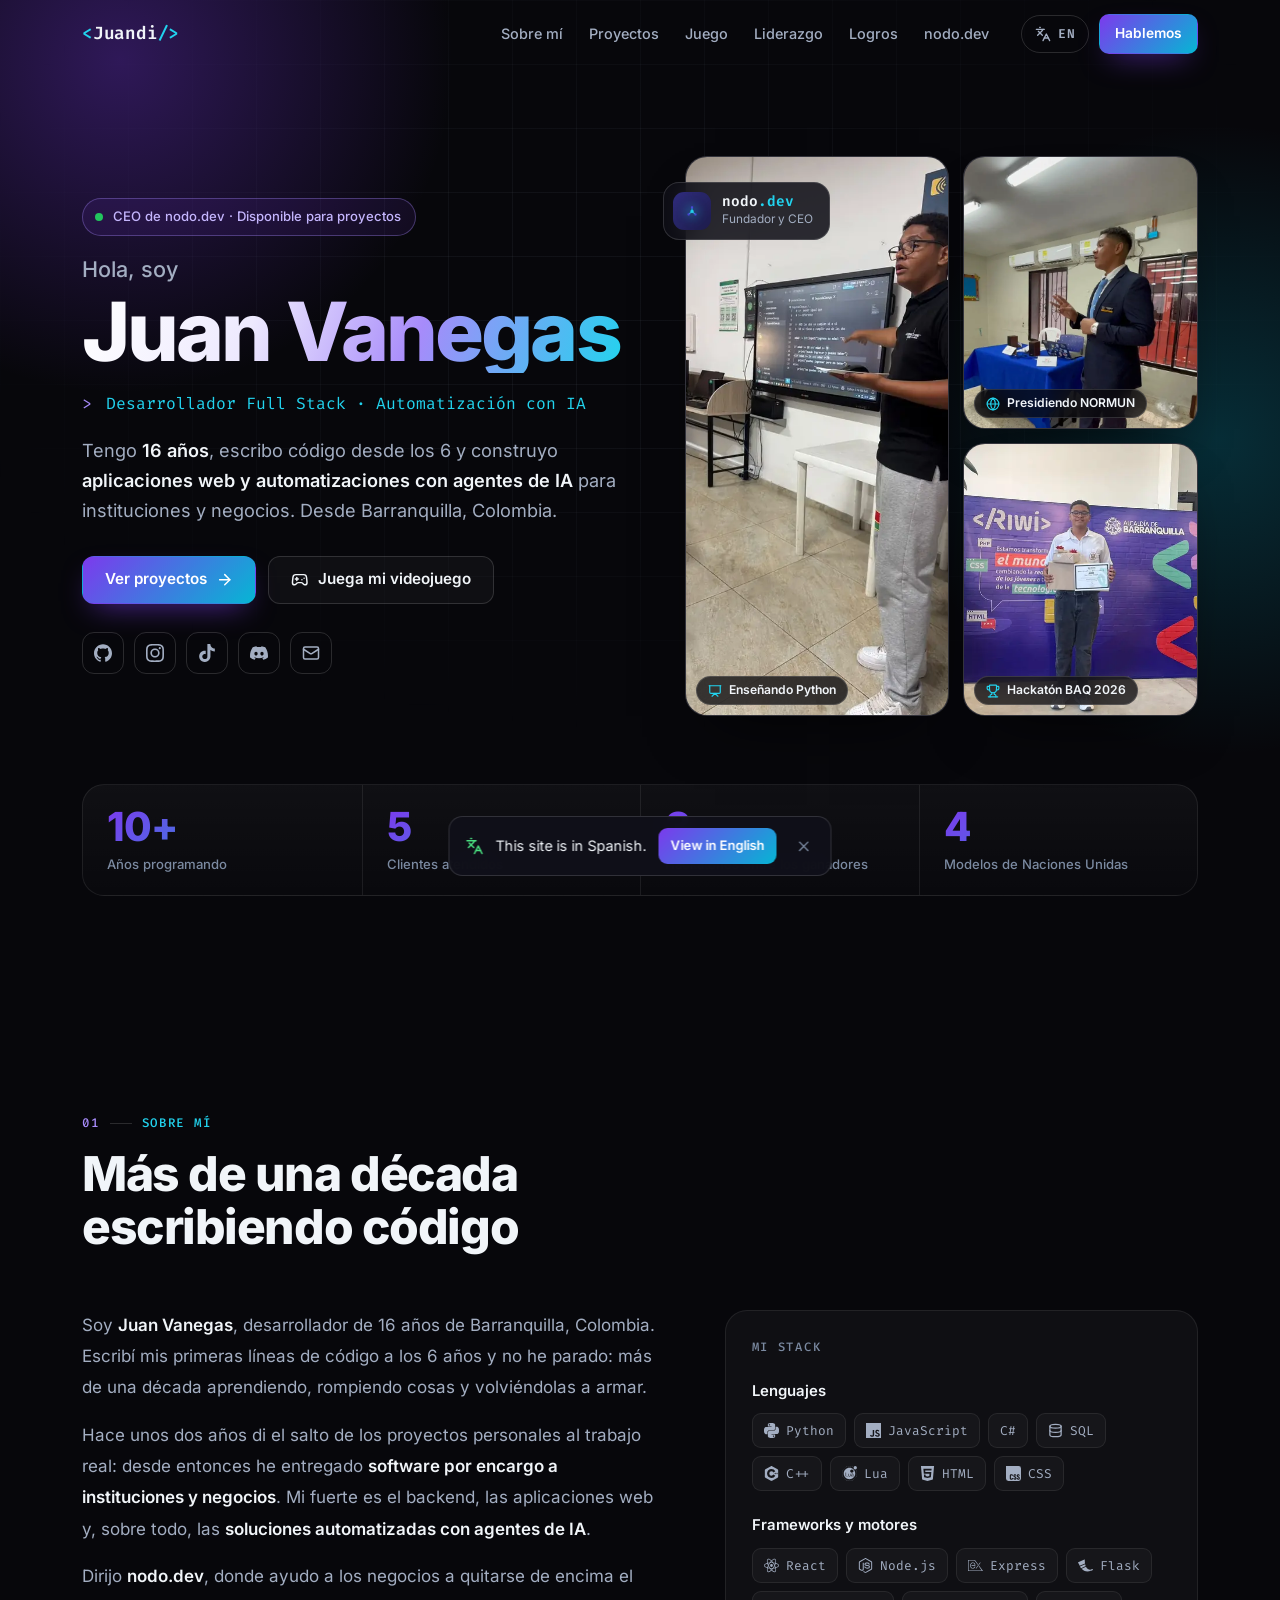
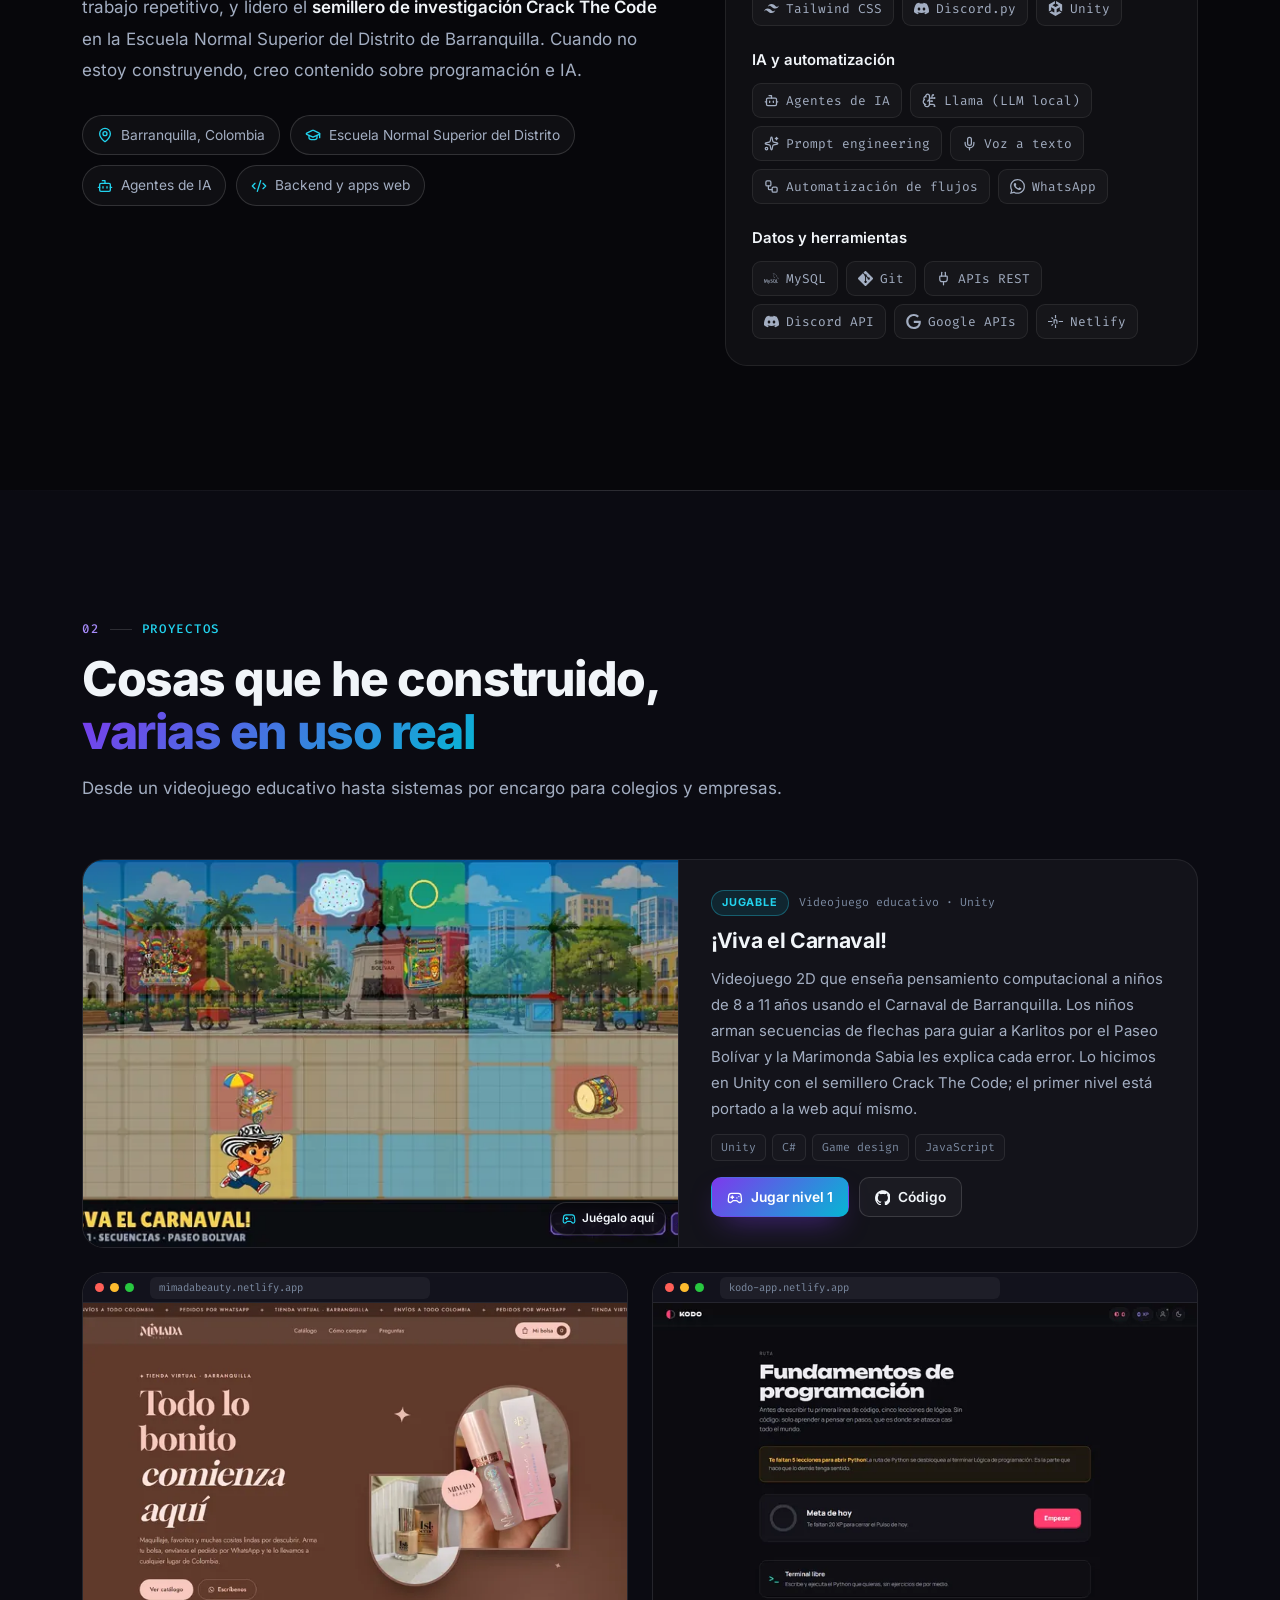
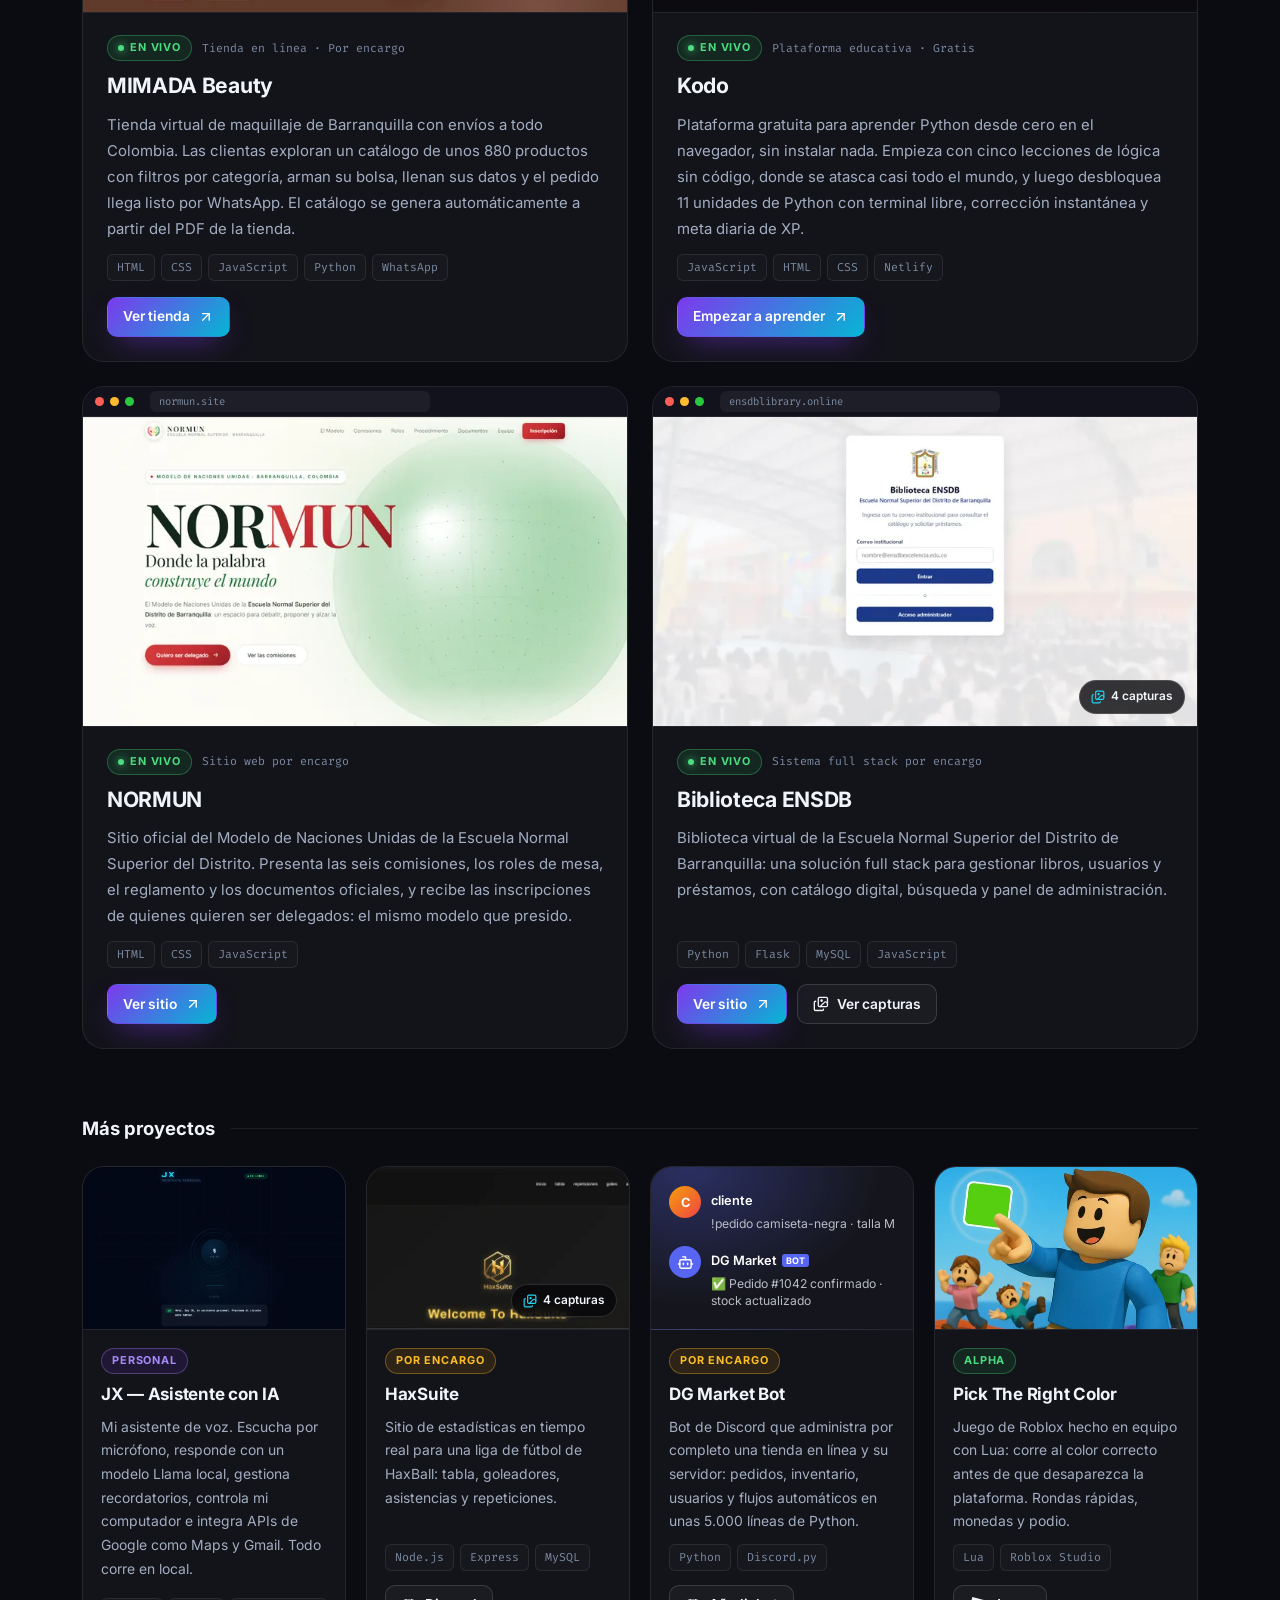
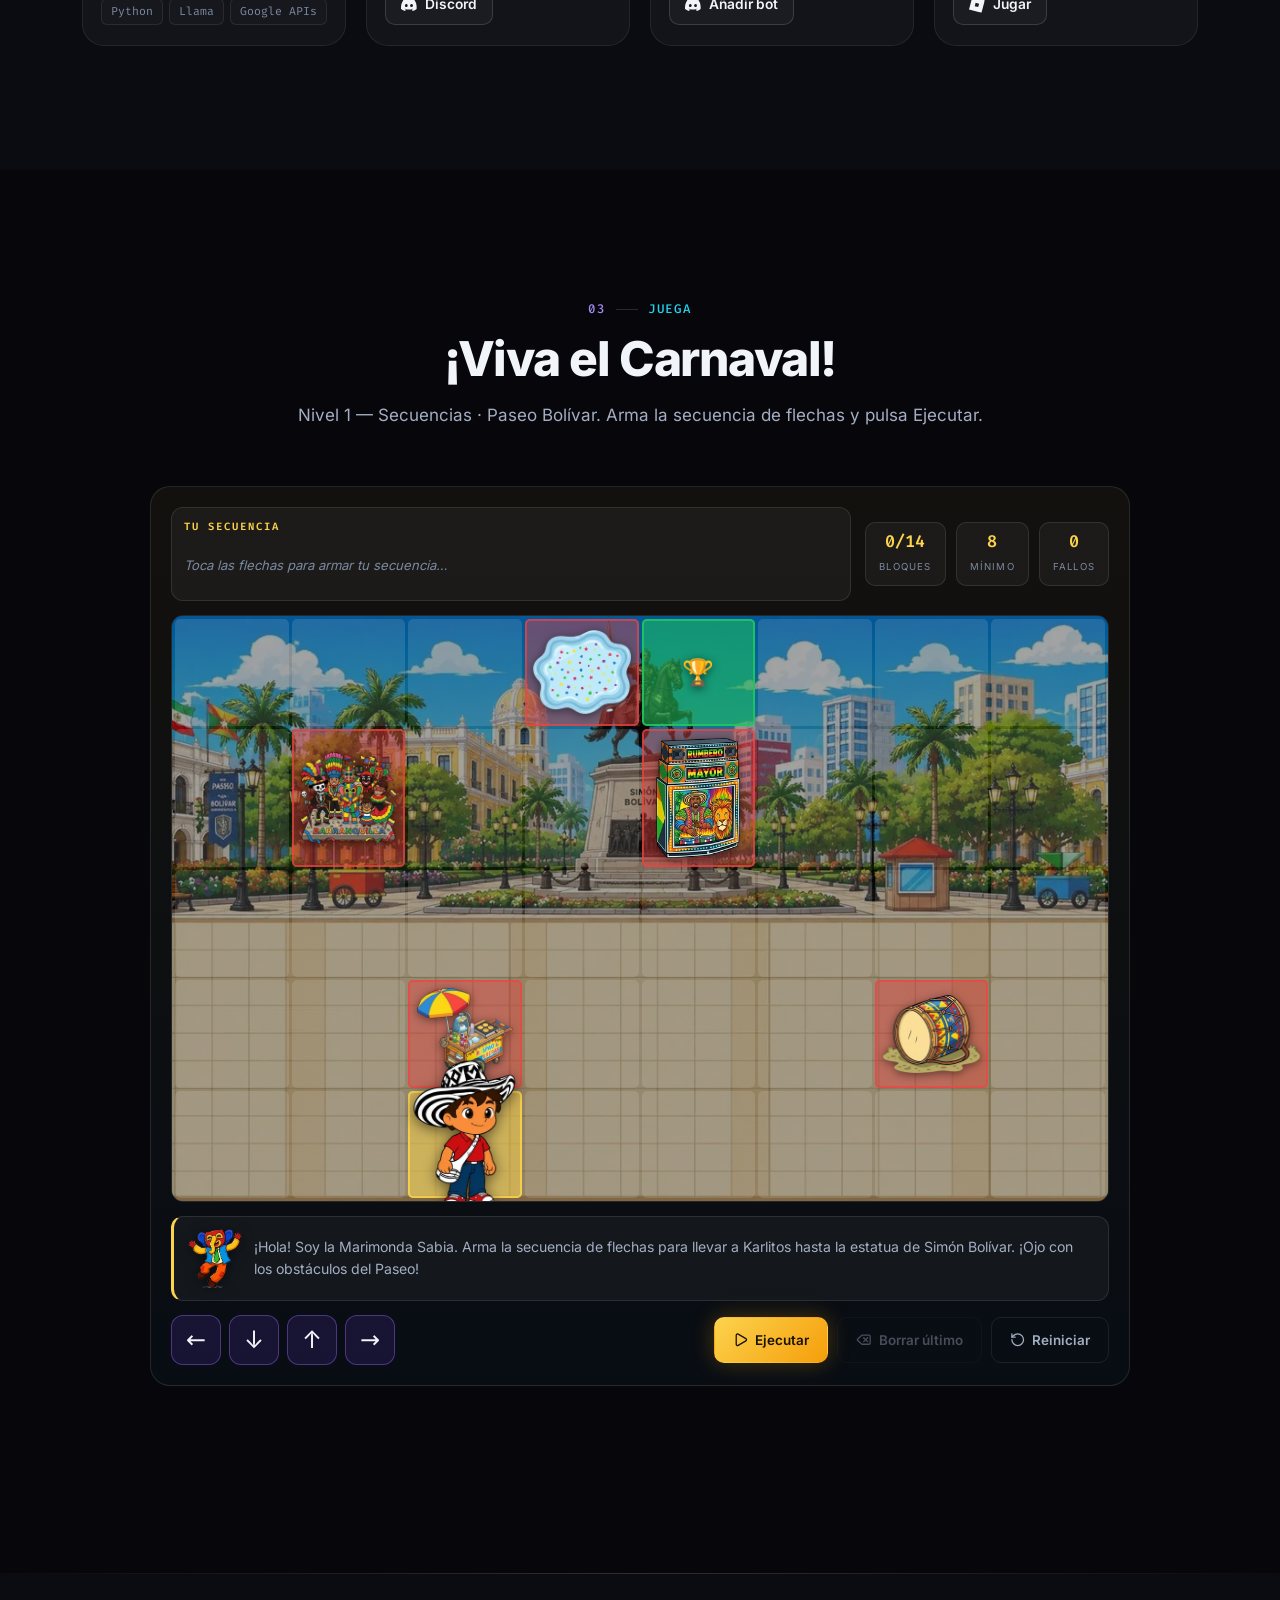
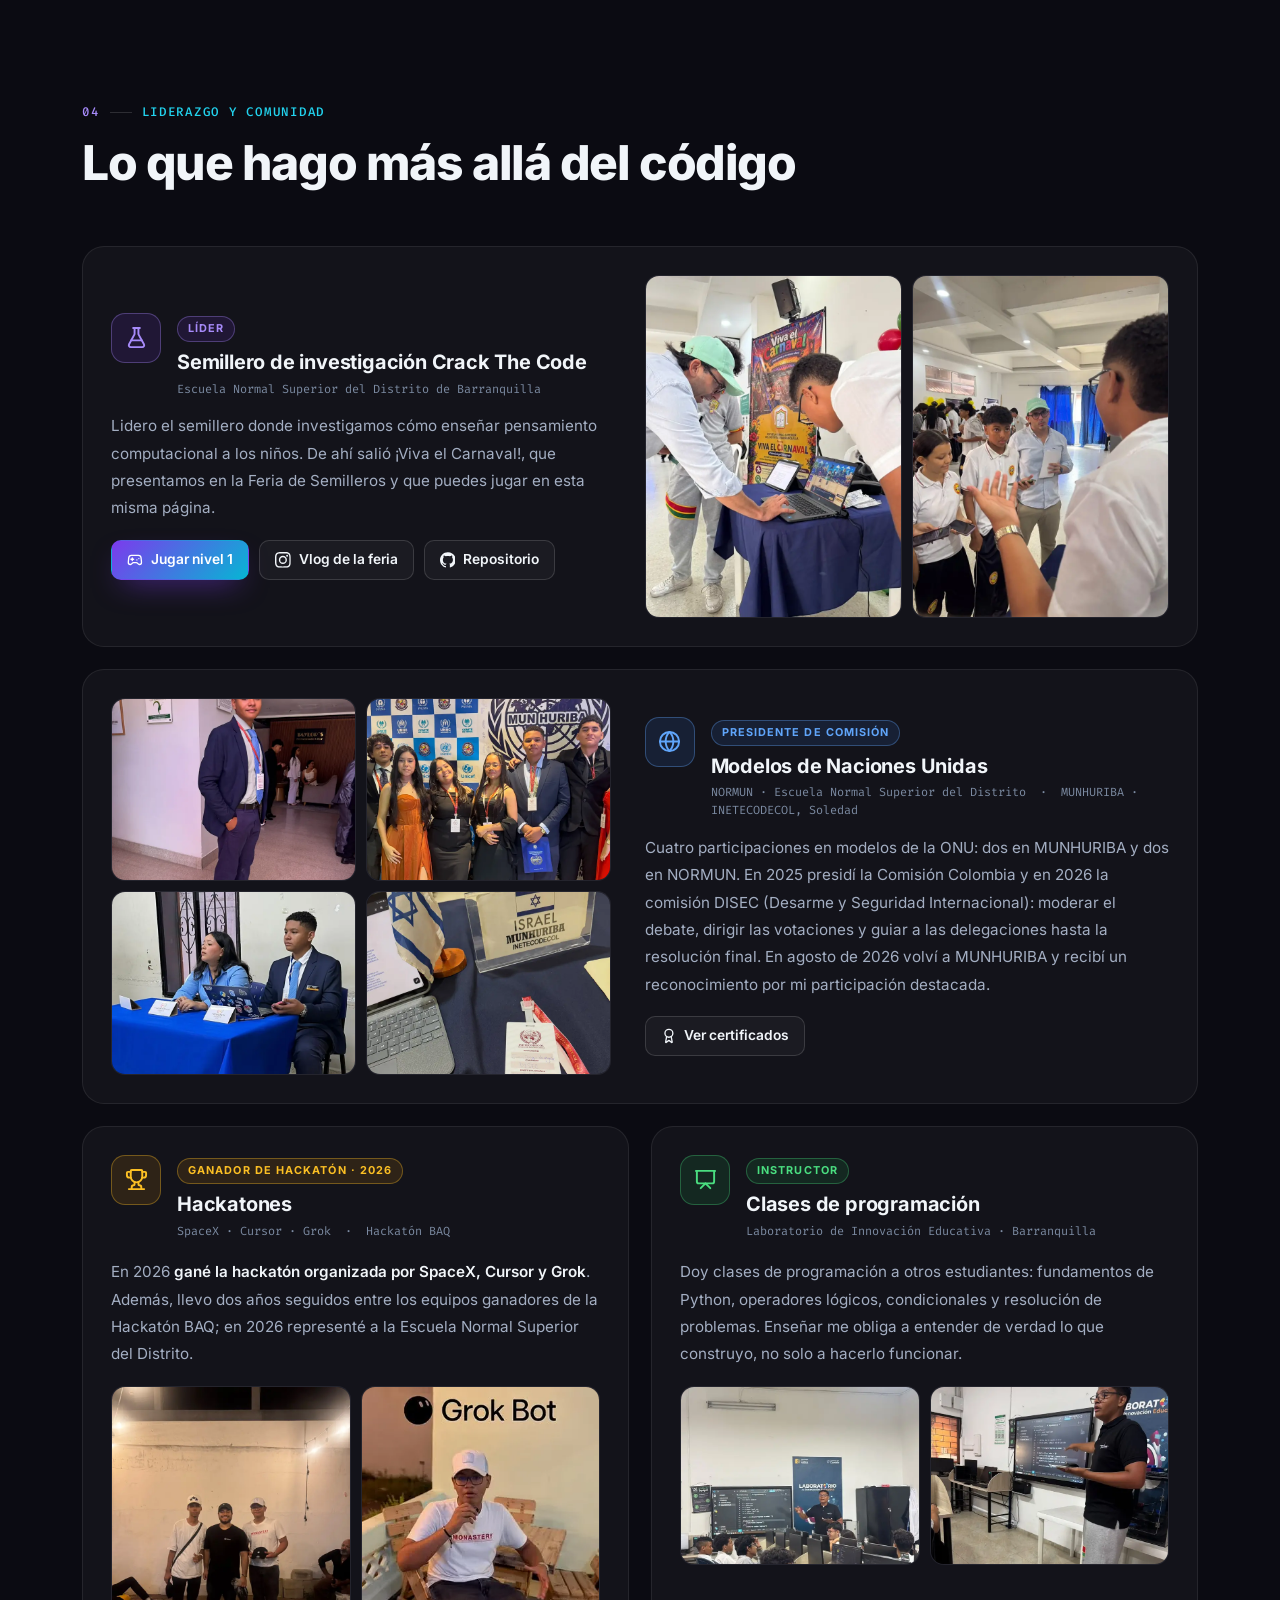
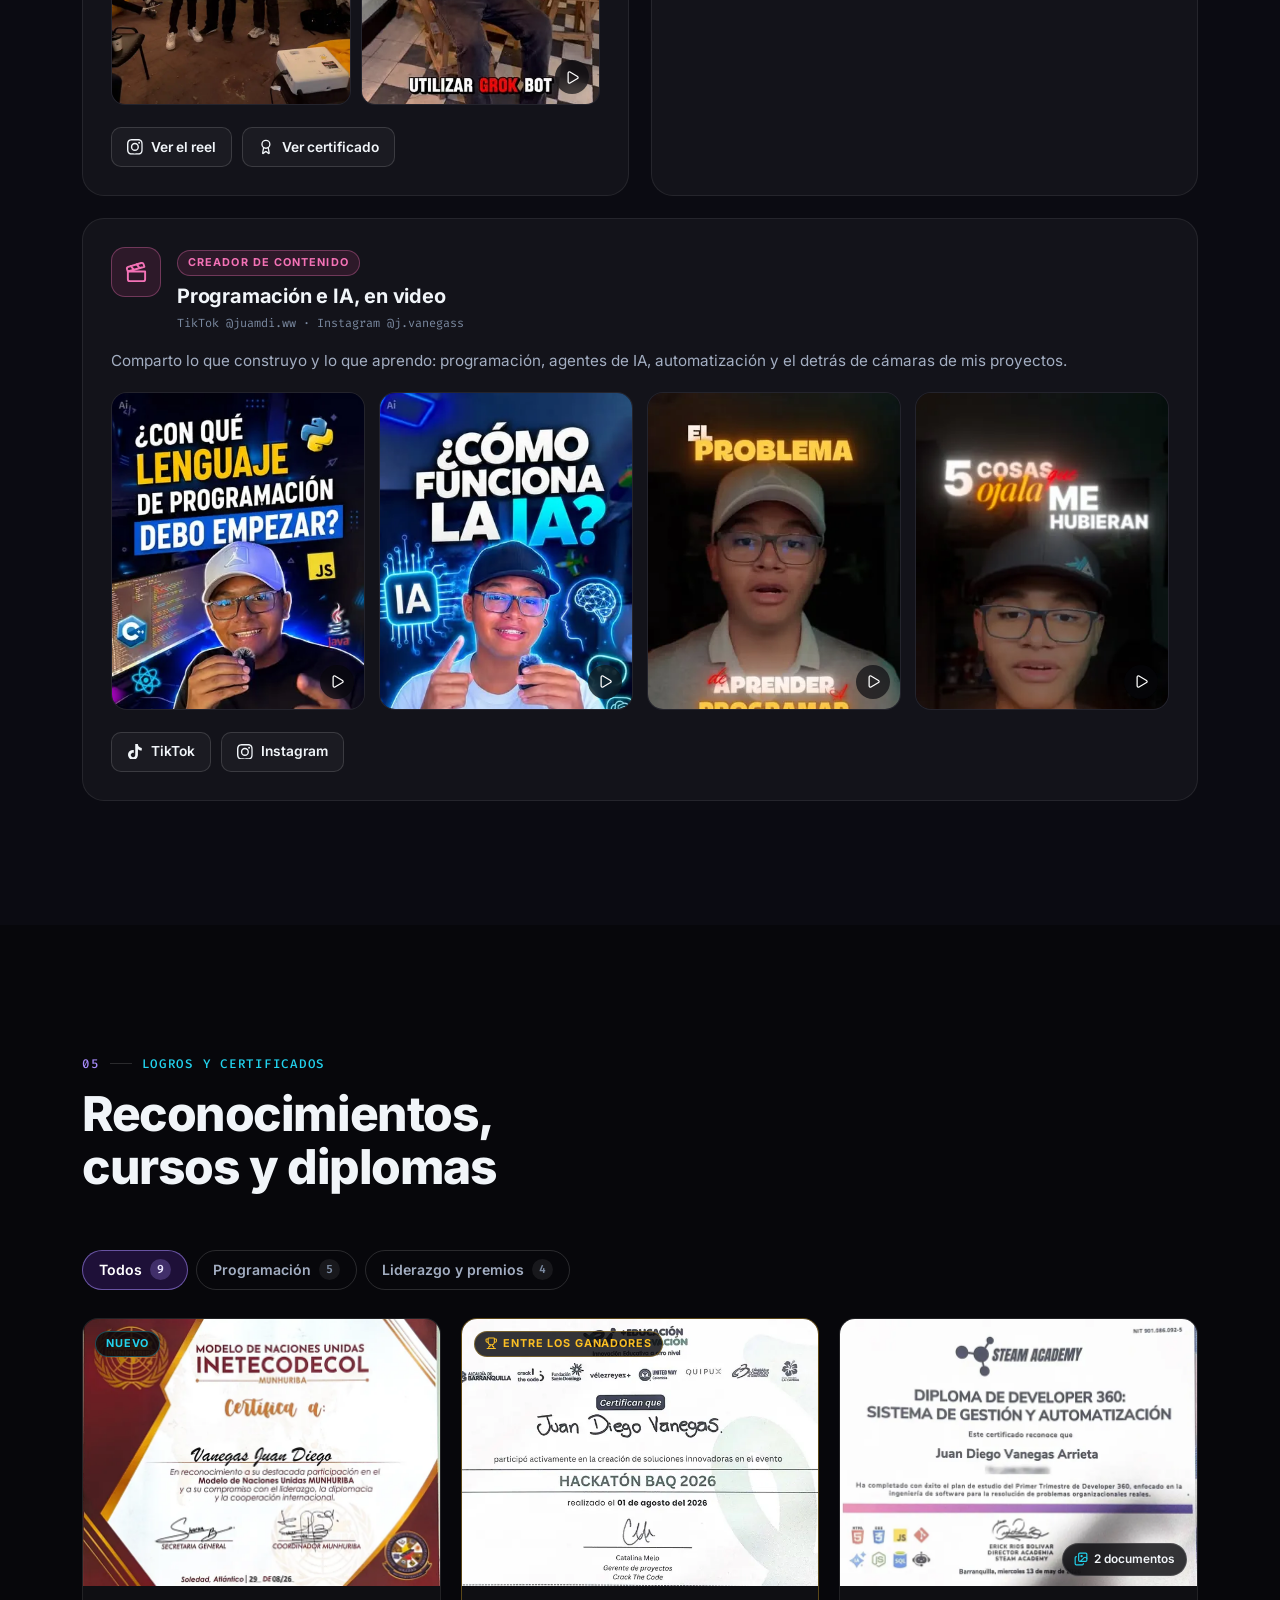
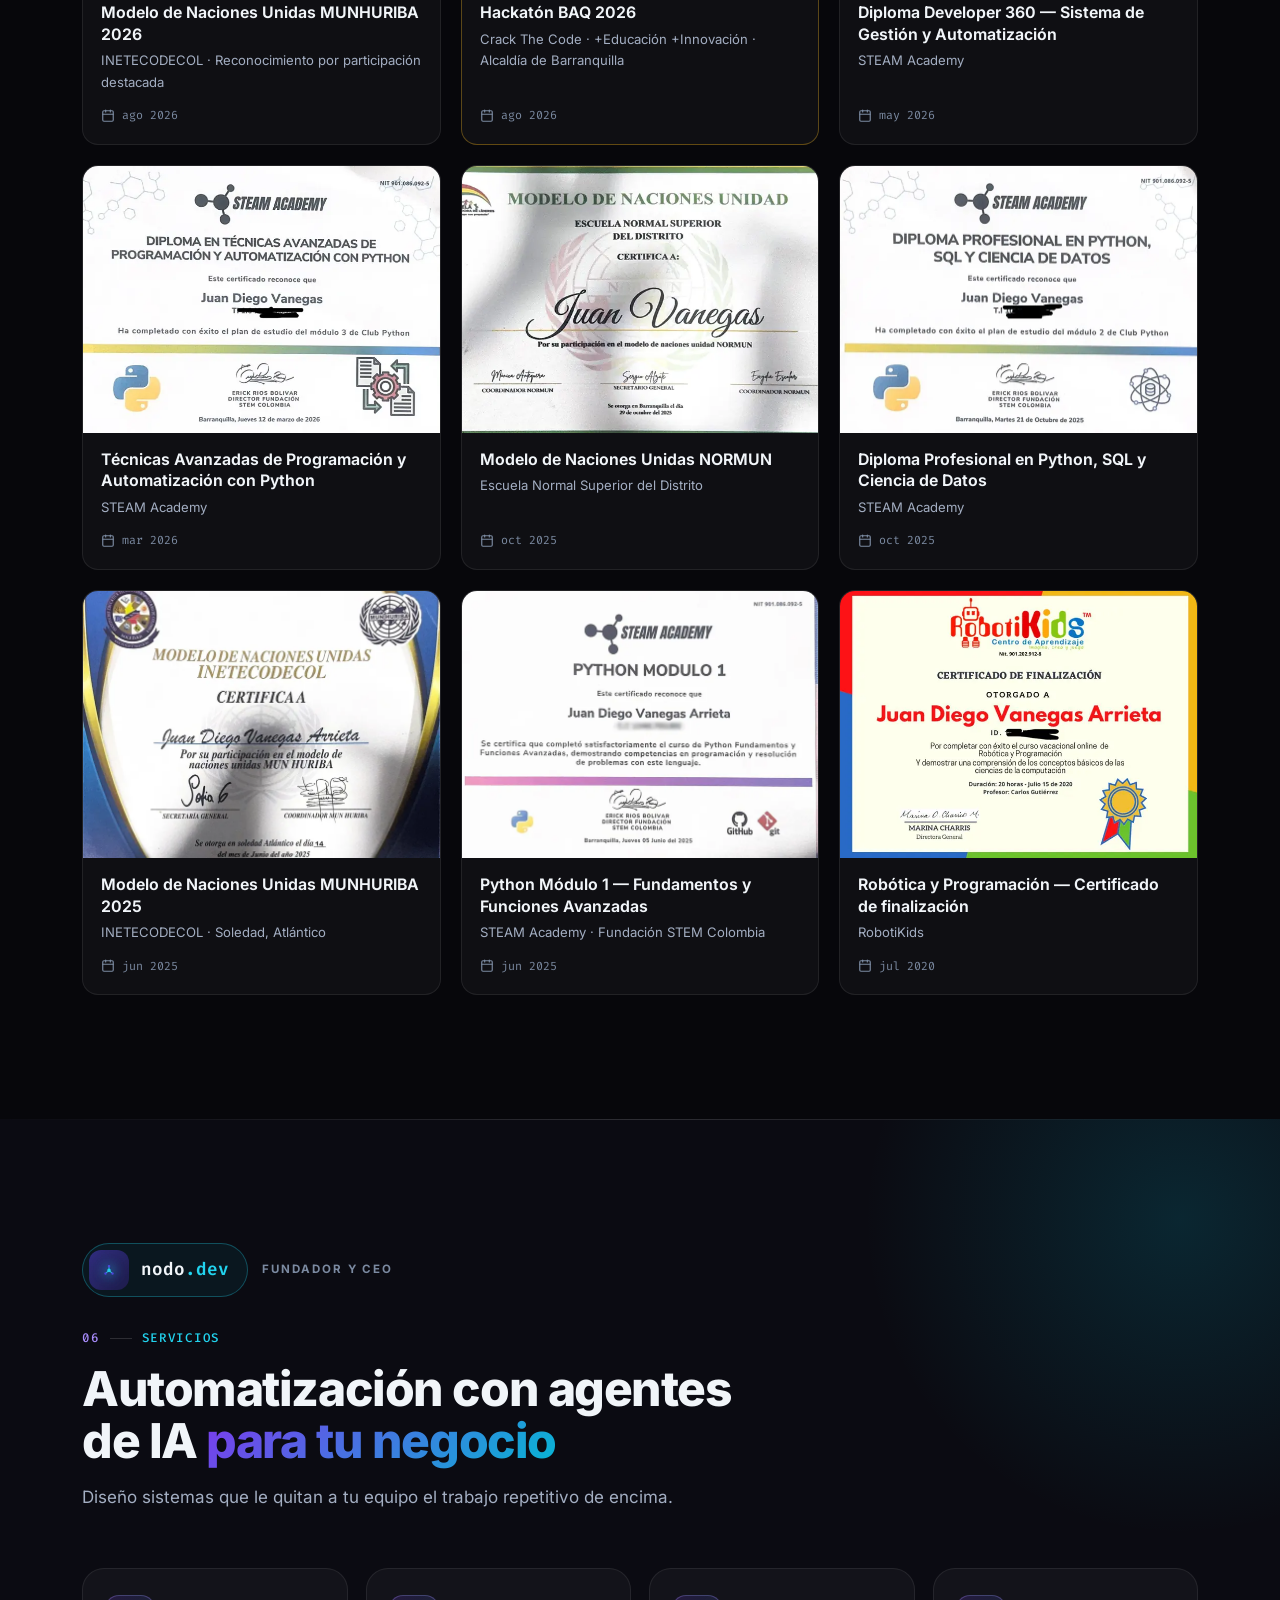
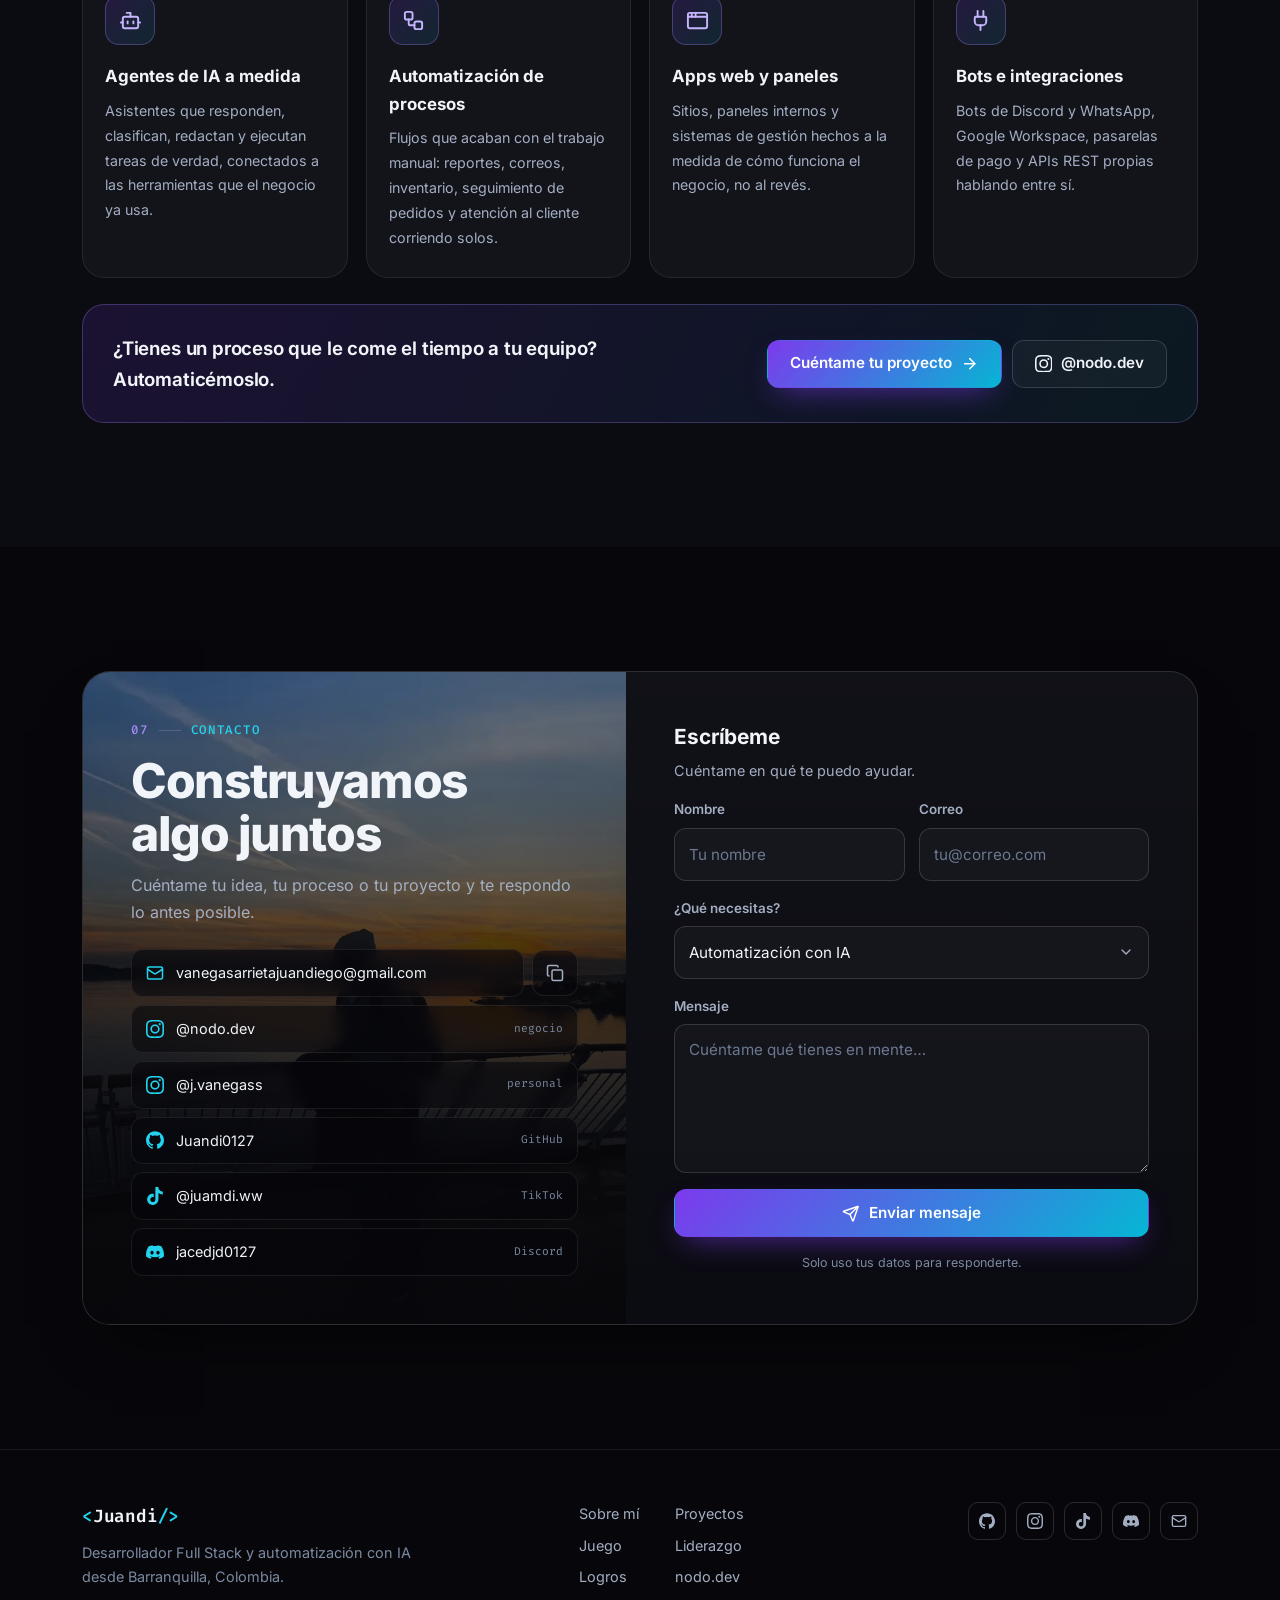
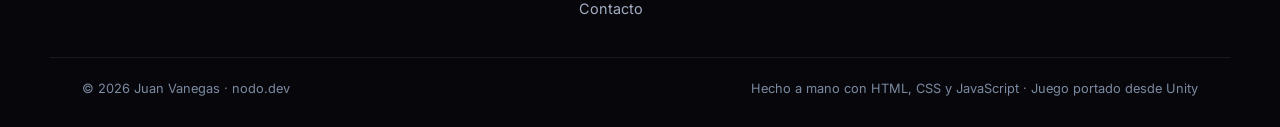
==== commit 726b4c66: "Agregar MIMADA Beauty y la hackatón de SpaceX, Cursor y Grok - Nuevo proyecto destacado: tienda MIMA" ====
--- a/index.html
+++ b/index.html
@@ -192,8 +192,8 @@
                         <dd>5</dd>
                     </div>
                     <div class="stat">
-                        <dt data-en="Years among Hackatón BAQ winners">Años entre los ganadores de la Hackatón BAQ</dt>
-                        <dd>2×</dd>
+                        <dt data-en="Hackathons among the winners">Hackatones entre los ganadores</dt>
+                        <dd>3</dd>
                     </div>
                     <div class="stat">
                         <dt data-en="Model UN conferences">Modelos de Naciones Unidas</dt>
@@ -296,7 +296,7 @@
                 <div class="projects-featured">
 
                     <!-- ¡Viva el Carnaval! -->
-                    <article class="project reveal">
+                    <article class="project project-wide reveal">
                         <a class="project-media" href="#juego" tabindex="-1" aria-hidden="true">
                             <img src="static/img/projects/viva-carnaval-sm.webp" width="720" height="405" alt="" loading="lazy" decoding="async">
                             <span class="media-pill">
@@ -320,6 +320,29 @@
                                 <a class="btn btn-ghost btn-sm" href="https://github.com/Juandi0127/VivaCarnval" target="_blank" rel="noopener">
                                     <svg class="icon" aria-hidden="true"><use href="static/img/icons.svg#github"></use></svg>
                                     <span data-en="Source code">Código</span>
+                                </a>
+                            </div>
+                        </div>
+                    </article>
+
+                    <!-- MIMADA Beauty -->
+                    <article class="project reveal">
+                        <a class="project-media browser" href="https://mimadabeauty.netlify.app/" target="_blank" rel="noopener" tabindex="-1" aria-hidden="true">
+                            <span class="browser-bar"><i></i><i></i><i></i><span class="browser-url">mimadabeauty.netlify.app</span></span>
+                            <img src="static/img/projects/mimada-beauty-sm.webp" width="720" height="450" alt="" loading="lazy" decoding="async">
+                        </a>
+                        <div class="project-body">
+                            <div class="project-meta">
+                                <span class="badge tone-green badge-live" data-en="Live">En vivo</span>
+                                <span class="project-type" data-en="Online store · Client project">Tienda en línea · Por encargo</span>
+                            </div>
+                            <h3 class="project-title">MIMADA Beauty</h3>
+                            <p class="project-desc" data-en="Online makeup store from Barranquilla with shipping across Colombia. Shoppers browse a catalog of about 880 products filtered by category, build their bag, fill in their details and the order arrives ready on WhatsApp. The catalog is generated automatically from the store's PDF.">Tienda virtual de maquillaje de Barranquilla con envíos a todo Colombia. Las clientas exploran un catálogo de unos 880 productos con filtros por categoría, arman su bolsa, llenan sus datos y el pedido llega listo por WhatsApp. El catálogo se genera automáticamente a partir del PDF de la tienda.</p>
+                            <ul class="tags"><li>HTML</li><li>CSS</li><li>JavaScript</li><li>Python</li><li>WhatsApp</li></ul>
+                            <div class="project-links">
+                                <a class="btn btn-primary btn-sm" href="https://mimadabeauty.netlify.app/" target="_blank" rel="noopener">
+                                    <span data-en="Visit store">Ver tienda</span>
+                                    <svg class="icon" aria-hidden="true"><use href="static/img/icons.svg#arrow-up-right"></use></svg>
                                 </a>
                             </div>
                         </div>
@@ -683,22 +706,29 @@
                         <div class="lead-head">
                             <span class="lead-icon"><svg class="icon" aria-hidden="true"><use href="static/img/icons.svg#trophy"></use></svg></span>
                             <div>
-                                <span class="lead-role" data-en="2 years among the winners">2 años entre los ganadores</span>
-                                <h3>Hackatón BAQ</h3>
-                                <p class="lead-org">Alcaldía de Barranquilla · Riwi · Crack The Code</p>
-                            </div>
-                        </div>
-                        <p class="lead-text" data-en="Two years in a row among the winning teams, building Python solutions against the clock. In 2026 I represented Escuela Normal Superior del Distrito.">Dos años seguidos quedando entre los equipos ganadores, construyendo soluciones en Python contrarreloj. En 2026 representé a la Escuela Normal Superior del Distrito.</p>
-                        <div class="shots">
-                            <a class="shot" href="static/img/photos/hackaton-2026-programando.webp" data-gallery="hackaton" data-caption="Programando en la Hackatón BAQ 2026" data-en-caption="Coding at Hackatón BAQ 2026">
-                                <img src="static/img/photos/hackaton-2026-programando-sm.webp" width="720" height="960" alt="Juan programando frente a un computador en la hackatón" data-en-alt="Juan coding at a computer during the hackathon" loading="lazy" decoding="async">
-                            </a>
-                            <a class="shot" href="static/img/photos/hackaton-2025.webp" data-gallery="hackaton" data-caption="Explicando la solución del equipo en la hackatón de 2025" data-en-caption="Explaining our team's solution at the 2025 hackathon">
-                                <img src="static/img/photos/hackaton-2025-sm.webp" width="720" height="508" alt="Juan explicando la solución de su equipo en la hackatón de 2025" data-en-alt="Juan explaining his team's solution at the 2025 hackathon" loading="lazy" decoding="async">
+                                <span class="lead-role" data-en="Hackathon winner · 2026">Ganador de hackatón · 2026</span>
+                                <h3 data-en="Hackathons">Hackatones</h3>
+                                <p class="lead-org">SpaceX · Cursor · Grok &nbsp;·&nbsp; Hackatón BAQ</p>
+                            </div>
+                        </div>
+                        <p class="lead-text" data-en-html="In 2026 I &lt;strong&gt;won the hackathon organized by SpaceX, Cursor and Grok&lt;/strong&gt;. I've also been among the winning teams of Hackatón BAQ two years in a row; in 2026 I represented Escuela Normal Superior del Distrito.">En 2026 <strong>gané la hackatón organizada por SpaceX, Cursor y Grok</strong>. Además, llevo dos años seguidos entre los equipos ganadores de la Hackatón BAQ; en 2026 representé a la Escuela Normal Superior del Distrito.</p>
+                        <div class="shots shots-tall">
+                            <a class="shot" href="static/img/photos/hackaton-cursor-2026-ganadores.webp" data-gallery="hackaton" data-caption="Ganadores de la hackatón de SpaceX, Cursor y Grok 2026" data-en-caption="Winners of the SpaceX, Cursor and Grok 2026 hackathon">
+                                <img src="static/img/photos/hackaton-cursor-2026-ganadores-sm.webp" width="720" height="960" alt="Juan y su compañero, ganadores de la hackatón, junto al organizador de Cursor" data-en-alt="Juan and his teammate, hackathon winners, with the Cursor organizer" loading="lazy" decoding="async">
+                            </a>
+                            <a class="shot shot-link" href="https://www.instagram.com/reel/DdIhNjAgiFr/" target="_blank" rel="noopener">
+                                <img src="static/img/content/reel-hackaton-grok.webp" width="360" height="640" alt="Reel en Instagram sobre la hackatón de Grok" data-en-alt="Instagram reel about the Grok hackathon" loading="lazy" decoding="async">
+                                <span class="reel-badge" aria-hidden="true"><svg class="icon"><use href="static/img/icons.svg#play"></use></svg></span>
                             </a>
                             <a href="static/img/photos/hackaton-2026-premiacion.webp" data-gallery="hackaton" data-caption="Con el certificado de la Hackatón BAQ 2026" data-en-caption="With the Hackatón BAQ 2026 certificate" hidden></a>
+                            <a href="static/img/photos/hackaton-2026-programando.webp" data-gallery="hackaton" data-caption="Programando en la Hackatón BAQ 2026" data-en-caption="Coding at Hackatón BAQ 2026" hidden></a>
+                            <a href="static/img/photos/hackaton-2025.webp" data-gallery="hackaton" data-caption="Explicando la solución del equipo en la Hackatón BAQ 2025" data-en-caption="Explaining our team's solution at Hackatón BAQ 2025" hidden></a>
                         </div>
                         <div class="lead-links">
+                            <a class="btn btn-ghost btn-sm" href="https://www.instagram.com/reel/DdIhNjAgiFr/" target="_blank" rel="noopener">
+                                <svg class="icon" aria-hidden="true"><use href="static/img/icons.svg#instagram"></use></svg>
+                                <span data-en="Watch the reel">Ver el reel</span>
+                            </a>
                             <a class="btn btn-ghost btn-sm" href="#logros">
                                 <svg class="icon" aria-hidden="true"><use href="static/img/icons.svg#award"></use></svg>
                                 <span data-en="See certificate">Ver certificado</span>
--- a/static/style/styles.css
+++ b/static/style/styles.css
@@ -743,6 +743,15 @@
 .project-sm .project-body { gap: 10px; padding: 18px 18px 20px; }
 .project-sm .project-title { font-size: 1.06rem; }
 .project-sm .project-desc { font-size: 0.87rem; line-height: 1.7; }
+
+/* Proyecto ancho: imagen a la izquierda, texto a la derecha */
+.project-wide { grid-column: 1 / -1; display: grid; grid-template-columns: minmax(0, 1.15fr) minmax(0, 1fr); }
+.project-wide .project-media { aspect-ratio: auto; min-height: 340px; border-bottom: 0; border-right: 1px solid var(--line); }
+.project-wide .project-media img { position: absolute; inset: 0; }
+.project-wide .project-body { padding: 30px 32px; justify-content: center; }
+.project-wide .project-desc { flex: none; }
+
+.shot-link { cursor: pointer; }
 
 /* Maqueta tipo Discord (proyecto sin captura) */
 .mock-discord {
@@ -1384,6 +1393,9 @@
 
 @media (max-width: 760px) {
     .projects-featured { grid-template-columns: 1fr; }
+    .project-wide { grid-template-columns: 1fr; }
+    .project-wide .project-media { aspect-ratio: 16 / 10; min-height: 0; border-right: 0; border-bottom: 1px solid var(--line); }
+    .project-wide .project-body { padding: 22px 24px 24px; }
     .lead-grid { grid-template-columns: 1fr; }
     .hero-stats { grid-template-columns: repeat(2, minmax(0, 1fr)); }
     .stat:nth-child(3) { border-left: 0; }
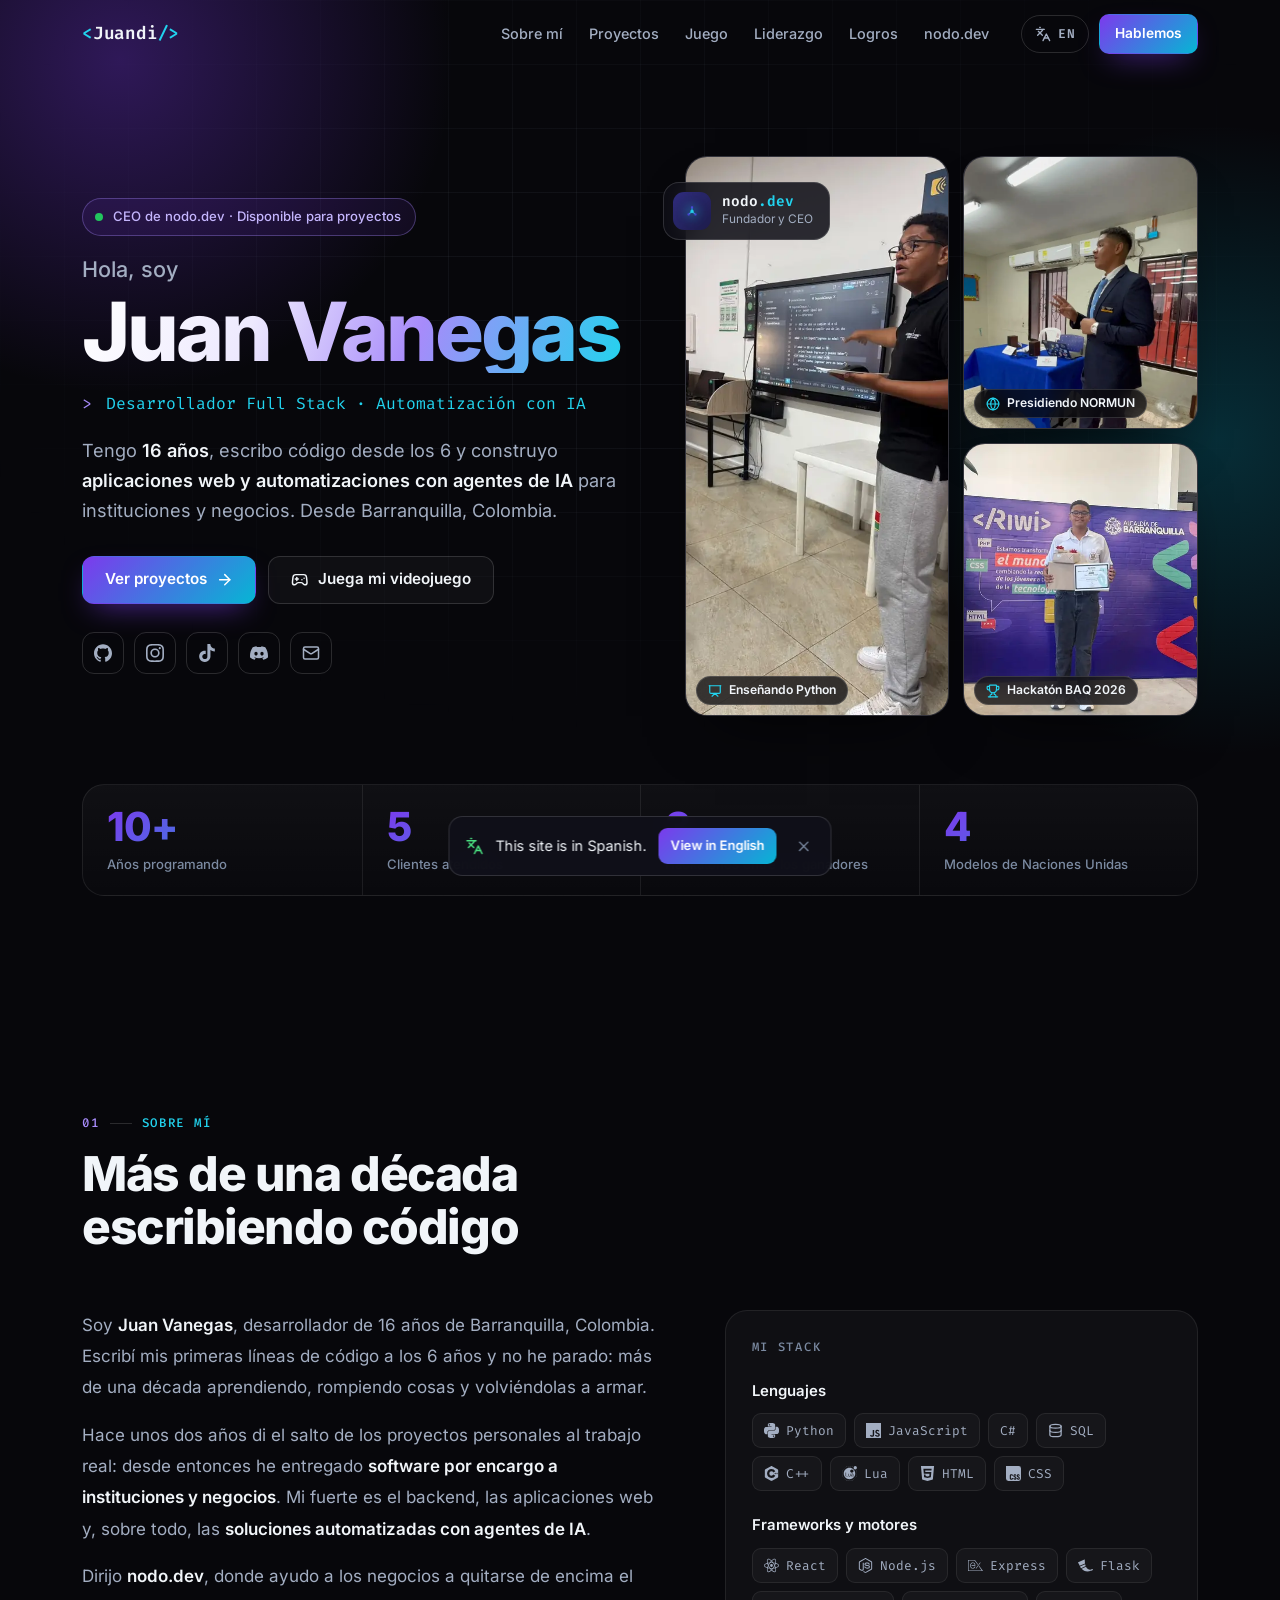
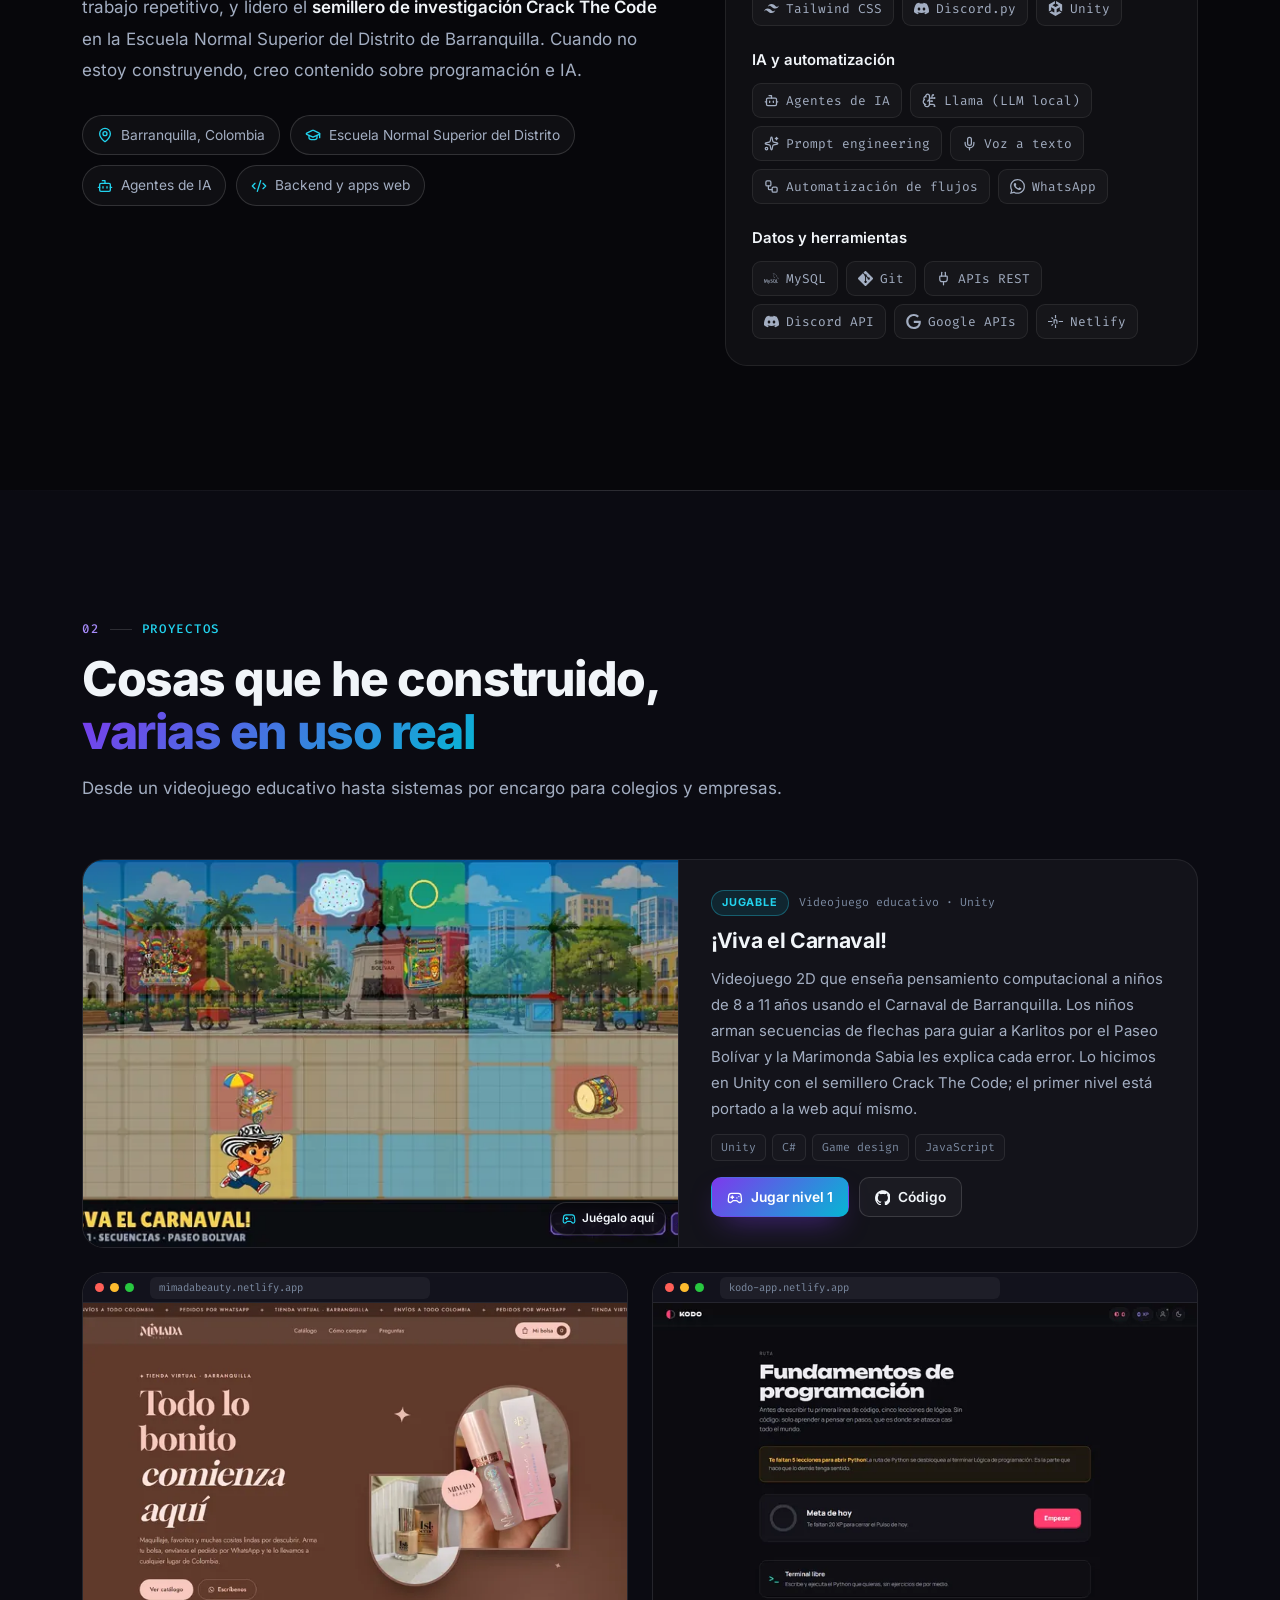
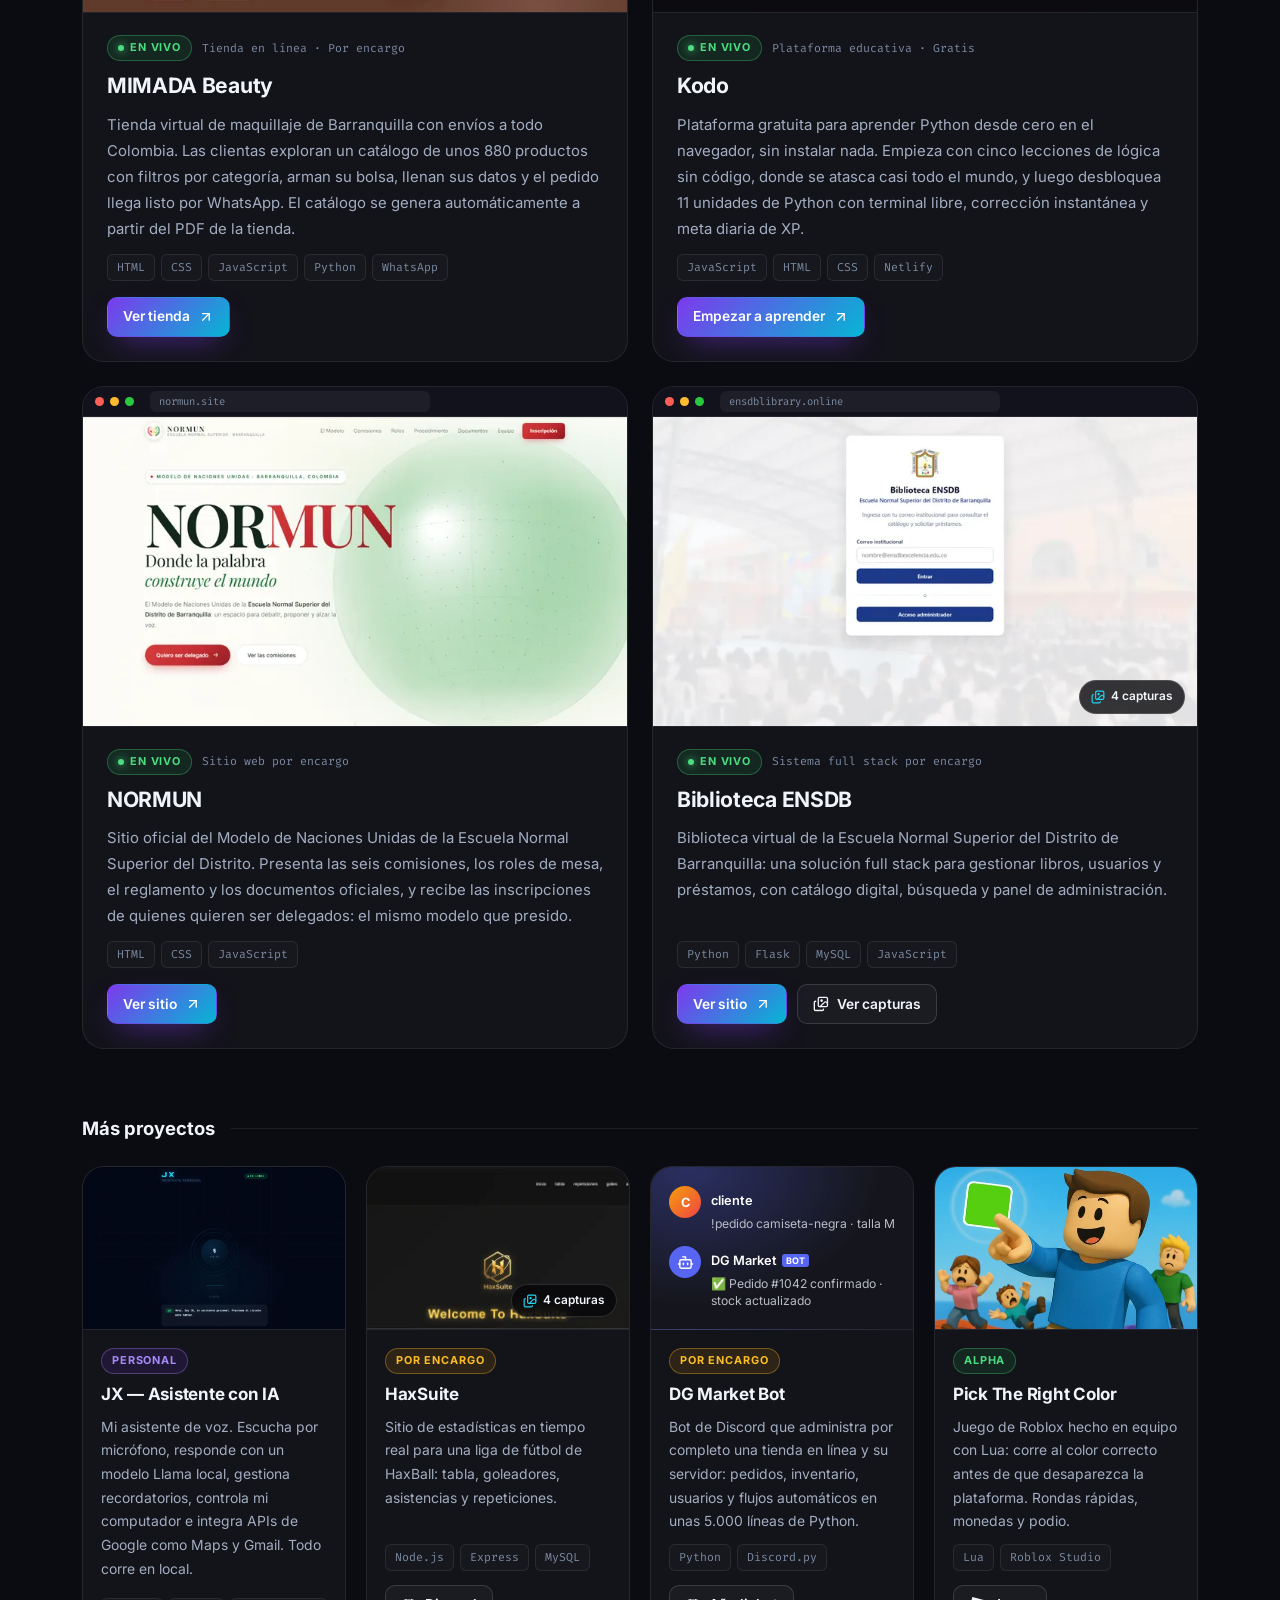
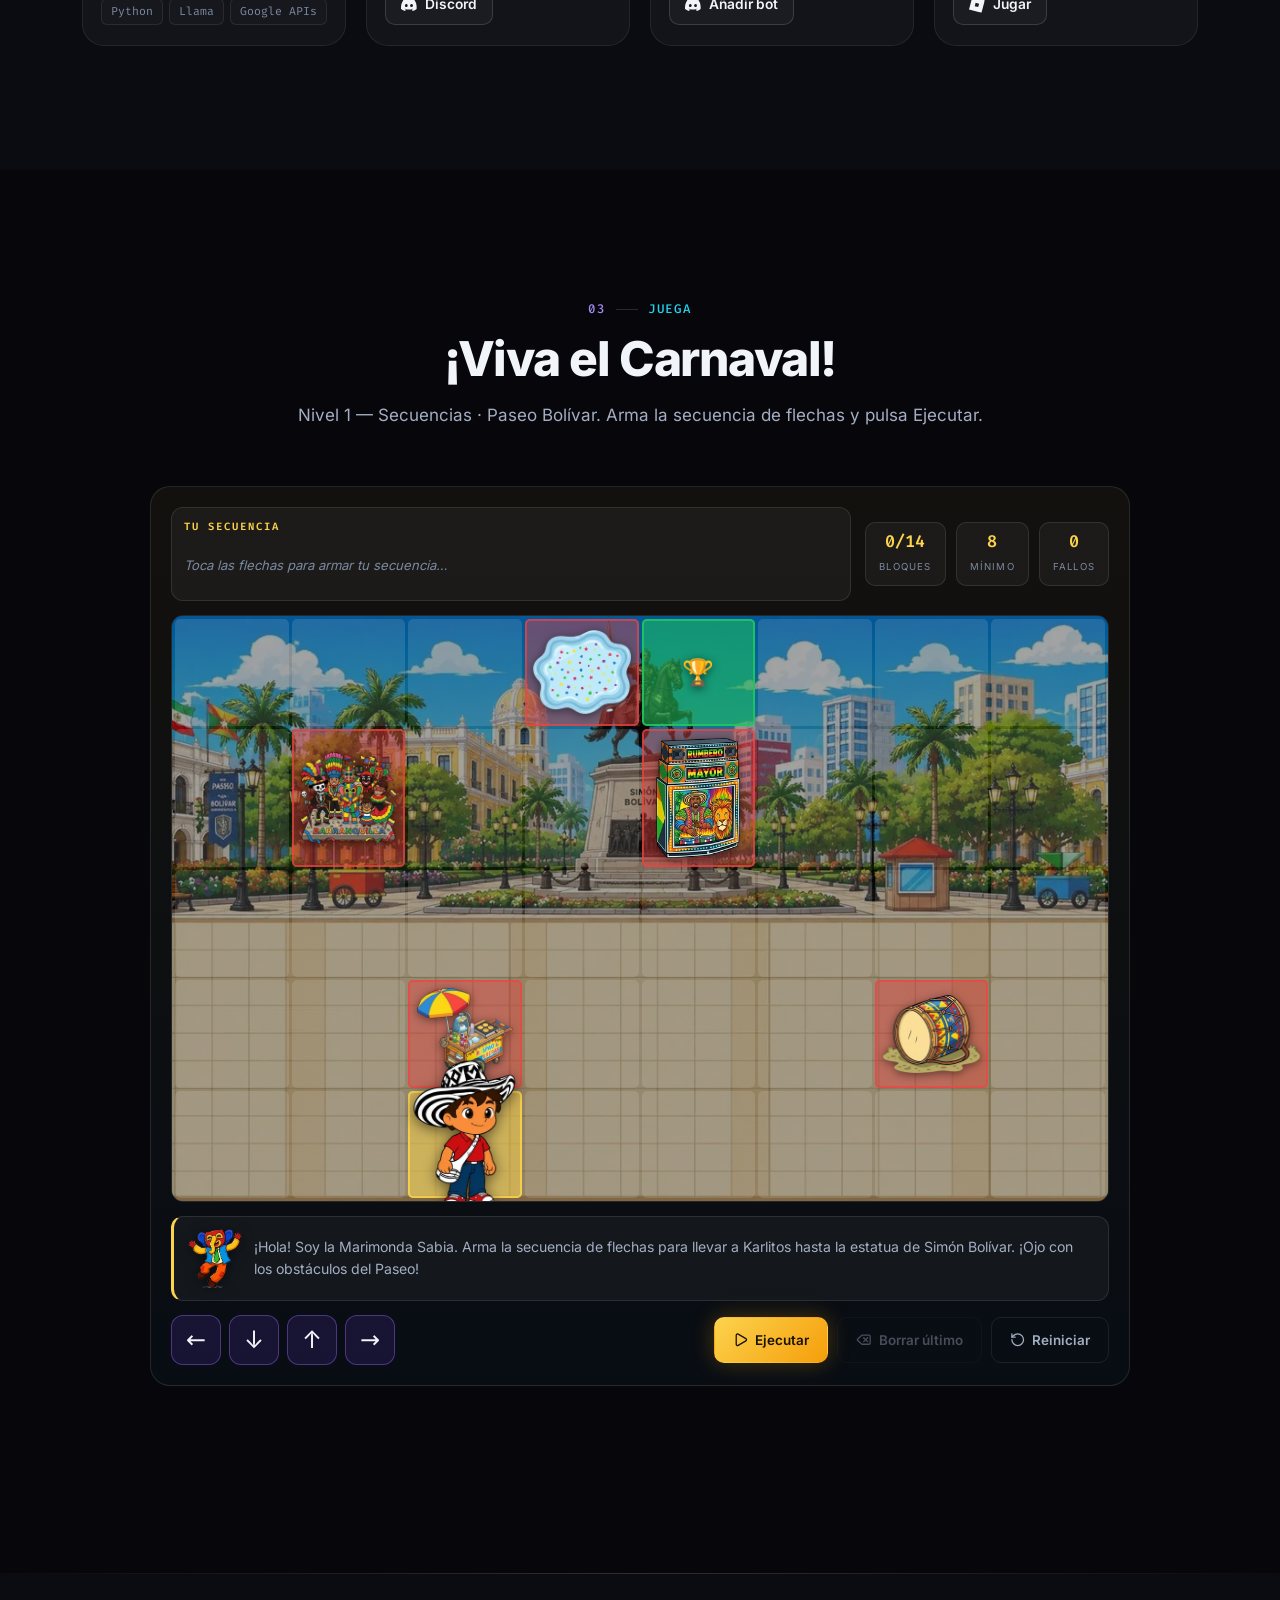
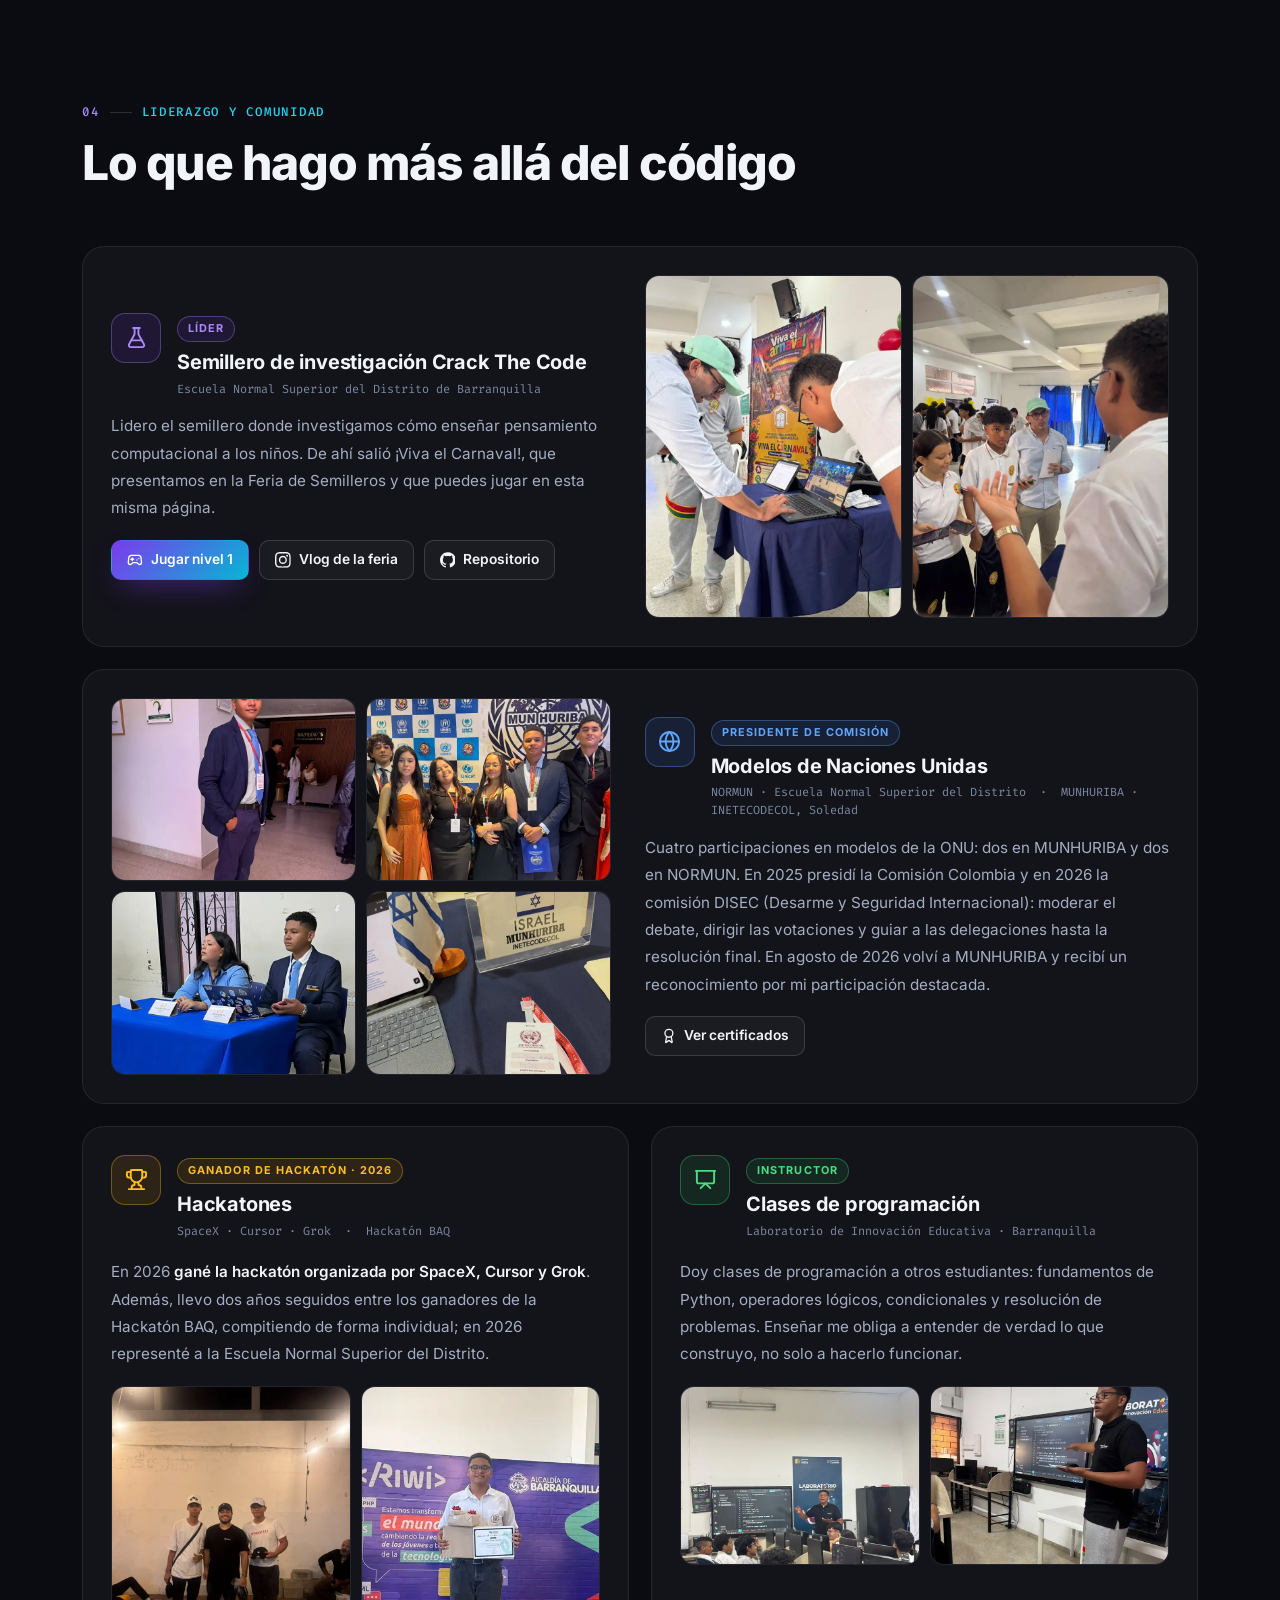
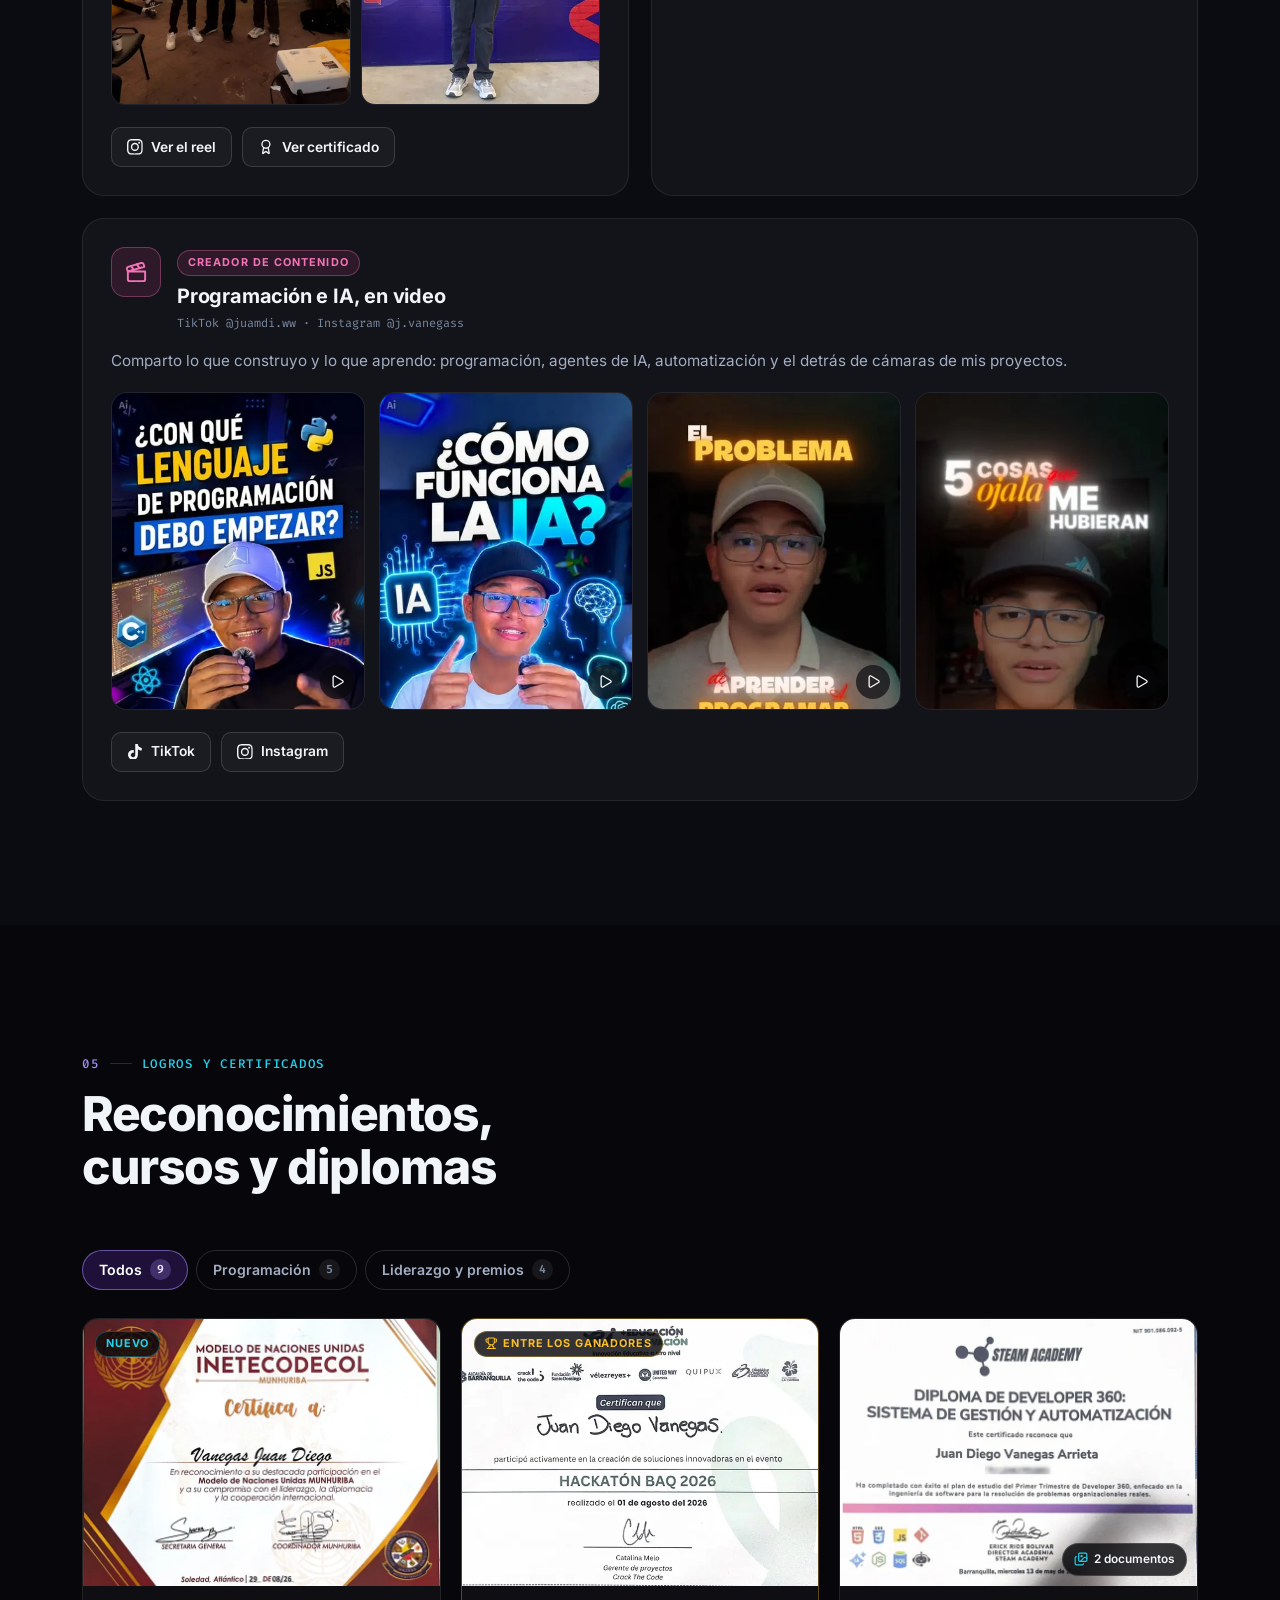
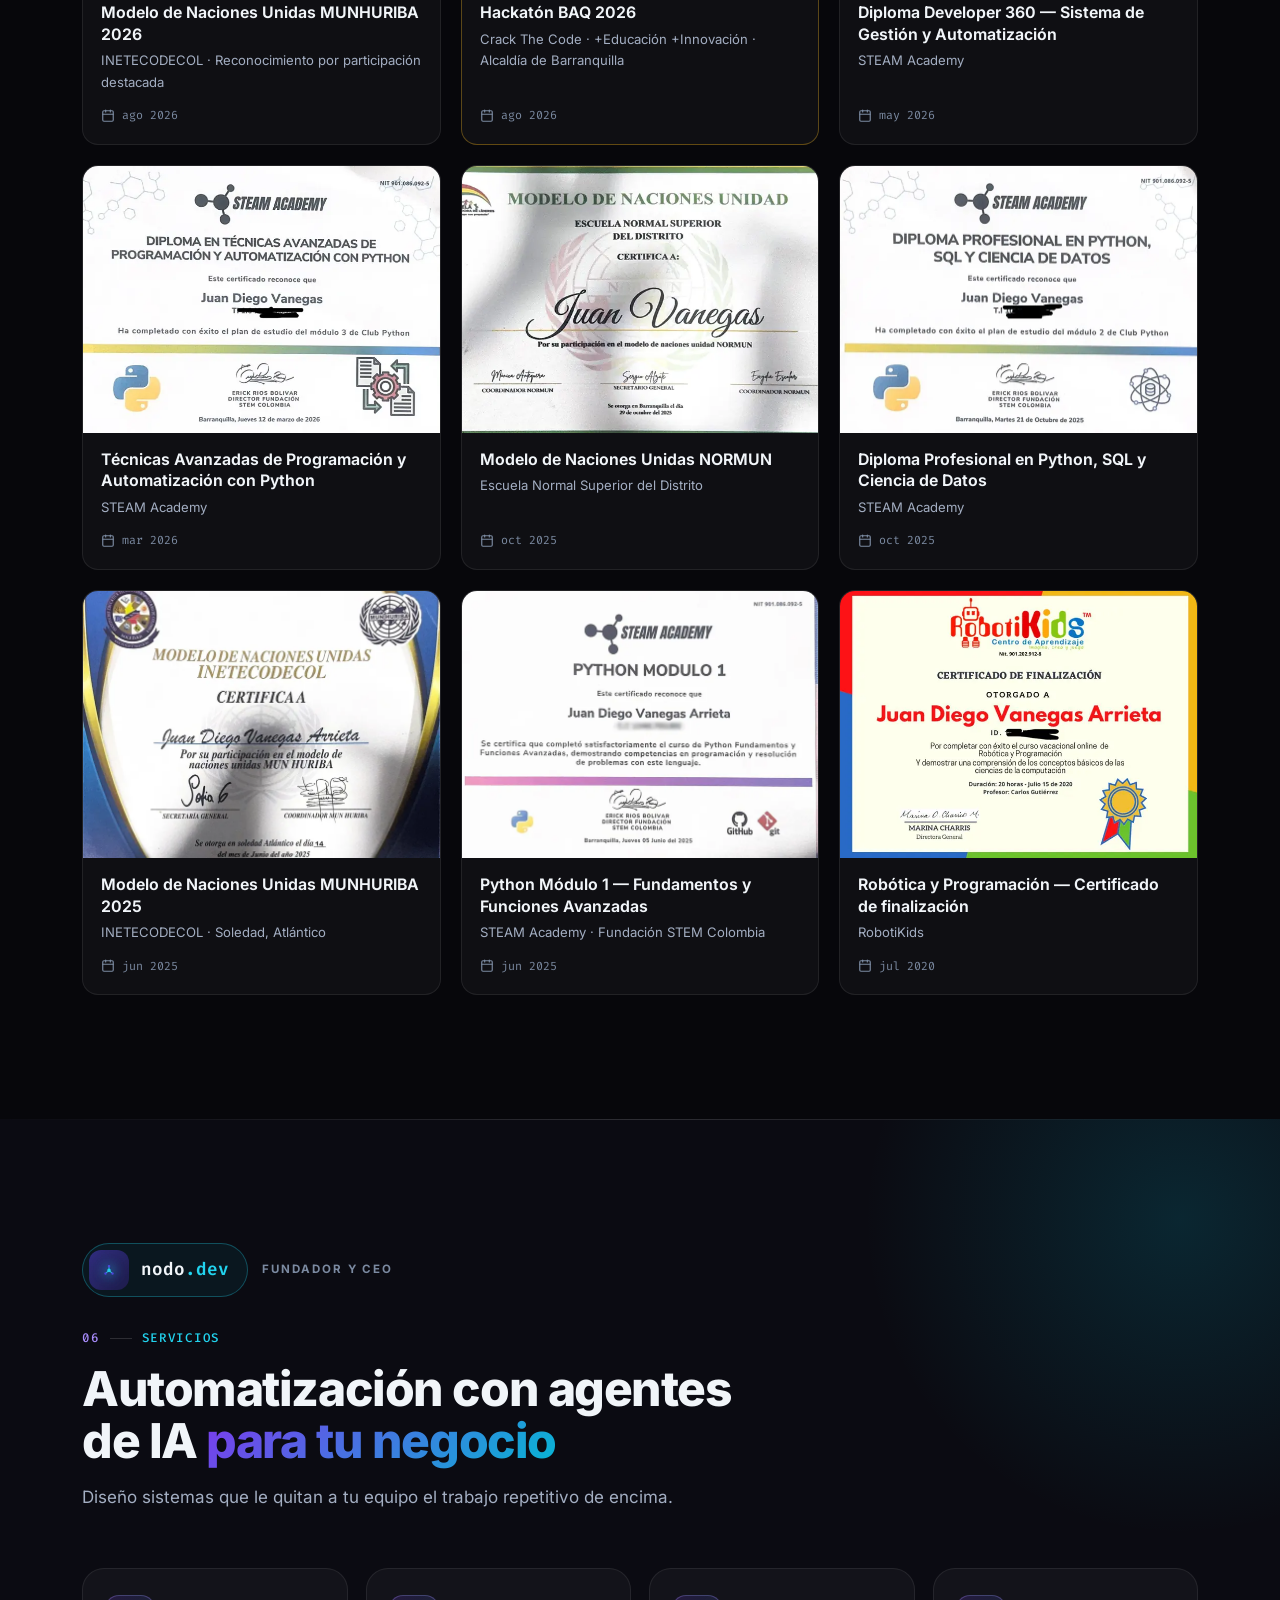
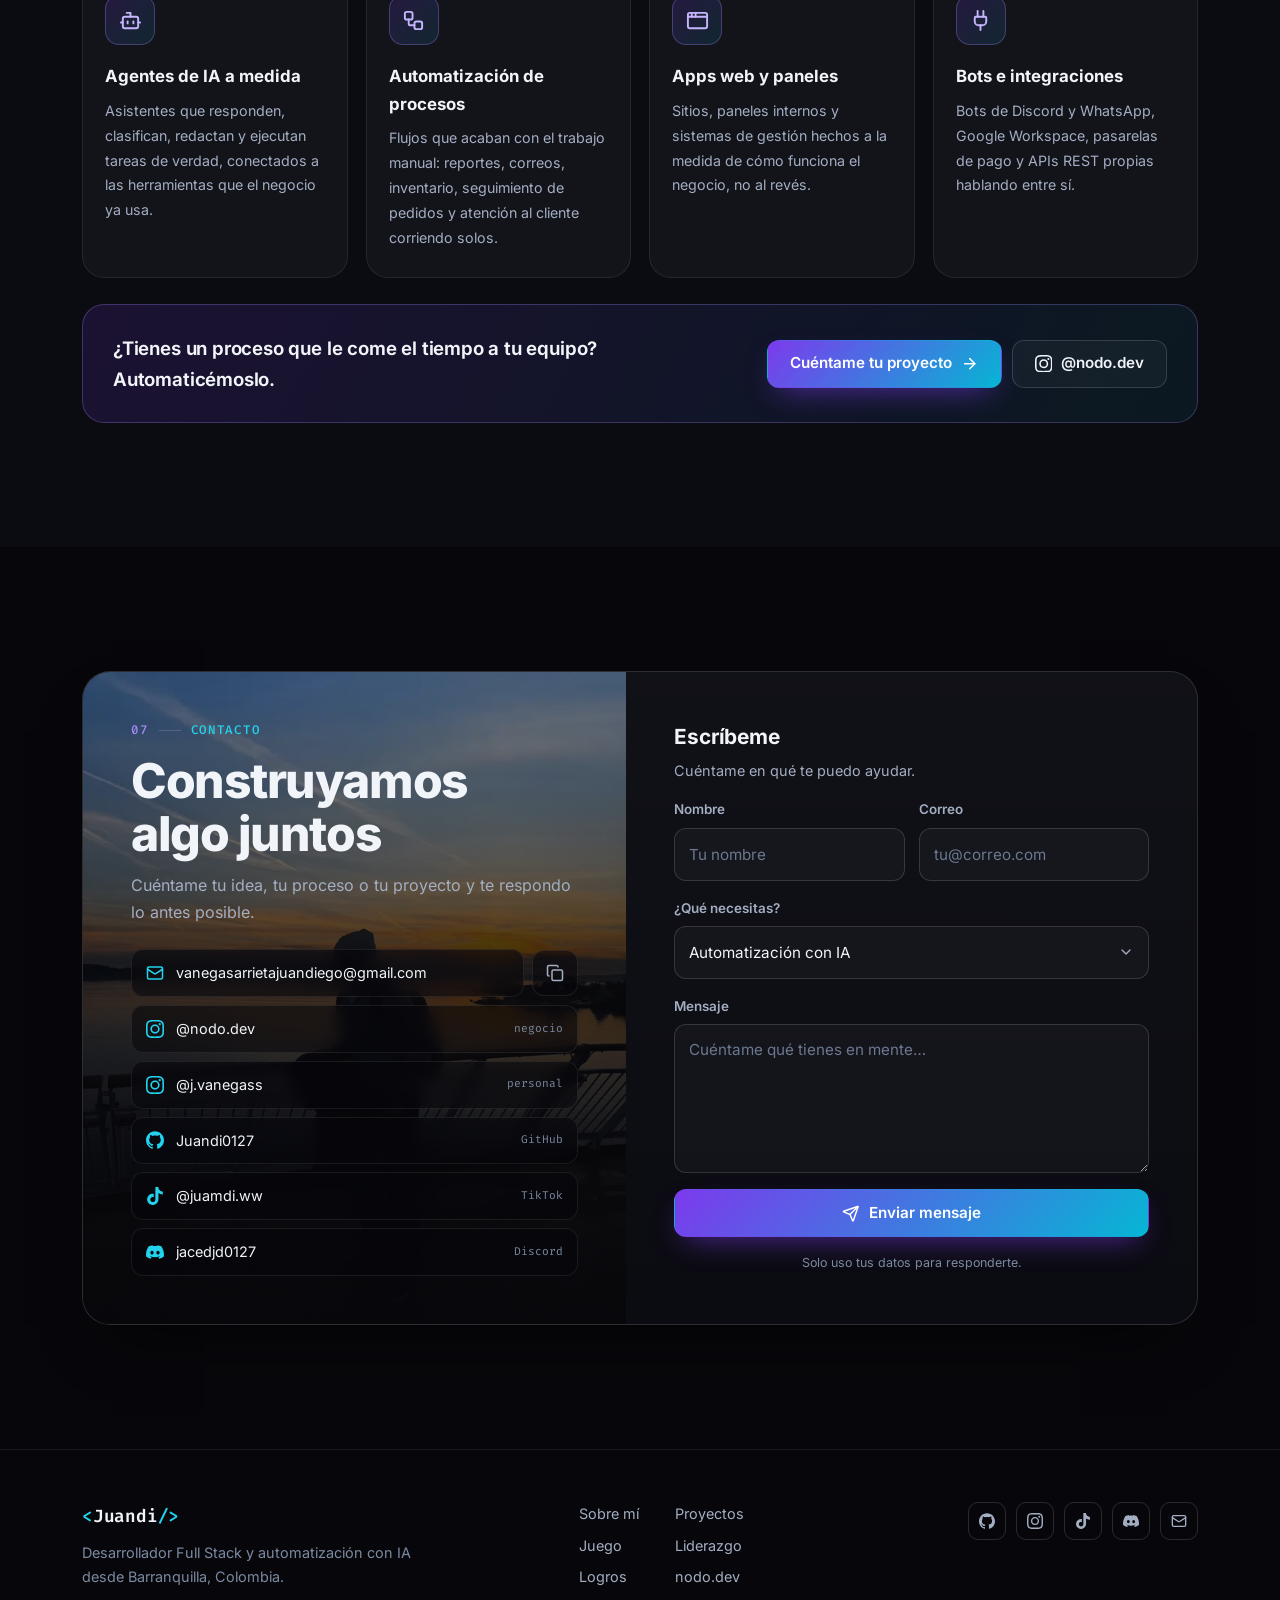
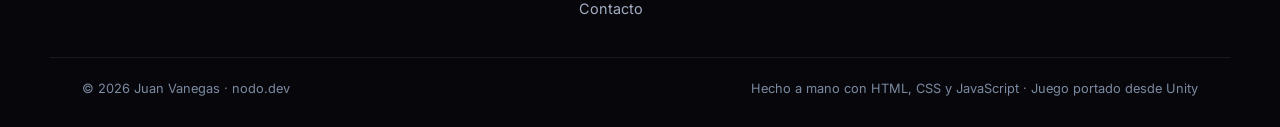
==== commit 9b9731e4: "Hackatón BAQ individual y foto de premiación en lugar del reel Co-Authored-By: Claude Opus 5 <norepl" ====
--- a/index.html
+++ b/index.html
@@ -711,18 +711,16 @@
                                 <p class="lead-org">SpaceX · Cursor · Grok &nbsp;·&nbsp; Hackatón BAQ</p>
                             </div>
                         </div>
-                        <p class="lead-text" data-en-html="In 2026 I &lt;strong&gt;won the hackathon organized by SpaceX, Cursor and Grok&lt;/strong&gt;. I've also been among the winning teams of Hackatón BAQ two years in a row; in 2026 I represented Escuela Normal Superior del Distrito.">En 2026 <strong>gané la hackatón organizada por SpaceX, Cursor y Grok</strong>. Además, llevo dos años seguidos entre los equipos ganadores de la Hackatón BAQ; en 2026 representé a la Escuela Normal Superior del Distrito.</p>
+                        <p class="lead-text" data-en-html="In 2026 I &lt;strong&gt;won the hackathon organized by SpaceX, Cursor and Grok&lt;/strong&gt;. I've also been among the winners of Hackatón BAQ two years in a row, competing solo; in 2026 I represented Escuela Normal Superior del Distrito.">En 2026 <strong>gané la hackatón organizada por SpaceX, Cursor y Grok</strong>. Además, llevo dos años seguidos entre los ganadores de la Hackatón BAQ, compitiendo de forma individual; en 2026 representé a la Escuela Normal Superior del Distrito.</p>
                         <div class="shots shots-tall">
                             <a class="shot" href="static/img/photos/hackaton-cursor-2026-ganadores.webp" data-gallery="hackaton" data-caption="Ganadores de la hackatón de SpaceX, Cursor y Grok 2026" data-en-caption="Winners of the SpaceX, Cursor and Grok 2026 hackathon">
-                                <img src="static/img/photos/hackaton-cursor-2026-ganadores-sm.webp" width="720" height="960" alt="Juan y su compañero, ganadores de la hackatón, junto al organizador de Cursor" data-en-alt="Juan and his teammate, hackathon winners, with the Cursor organizer" loading="lazy" decoding="async">
-                            </a>
-                            <a class="shot shot-link" href="https://www.instagram.com/reel/DdIhNjAgiFr/" target="_blank" rel="noopener">
-                                <img src="static/img/content/reel-hackaton-grok.webp" width="360" height="640" alt="Reel en Instagram sobre la hackatón de Grok" data-en-alt="Instagram reel about the Grok hackathon" loading="lazy" decoding="async">
-                                <span class="reel-badge" aria-hidden="true"><svg class="icon"><use href="static/img/icons.svg#play"></use></svg></span>
-                            </a>
-                            <a href="static/img/photos/hackaton-2026-premiacion.webp" data-gallery="hackaton" data-caption="Con el certificado de la Hackatón BAQ 2026" data-en-caption="With the Hackatón BAQ 2026 certificate" hidden></a>
+                                <img src="static/img/photos/hackaton-cursor-2026-ganadores-sm.webp" width="720" height="960" alt="Juan con su premio como ganador de la hackatón de SpaceX, Cursor y Grok" data-en-alt="Juan with his prize as a winner of the SpaceX, Cursor and Grok hackathon" loading="lazy" decoding="async">
+                            </a>
+                            <a class="shot" href="static/img/photos/hackaton-2026-premiacion.webp" data-gallery="hackaton" data-caption="Premiación de la Hackatón BAQ 2026" data-en-caption="Hackatón BAQ 2026 awards">
+                                <img src="static/img/photos/hackaton-2026-premiacion-sm.webp" width="720" height="540" alt="Juan con su certificado y premio en la Hackatón BAQ 2026" data-en-alt="Juan with his certificate and prize at Hackatón BAQ 2026" loading="lazy" decoding="async">
+                            </a>
                             <a href="static/img/photos/hackaton-2026-programando.webp" data-gallery="hackaton" data-caption="Programando en la Hackatón BAQ 2026" data-en-caption="Coding at Hackatón BAQ 2026" hidden></a>
-                            <a href="static/img/photos/hackaton-2025.webp" data-gallery="hackaton" data-caption="Explicando la solución del equipo en la Hackatón BAQ 2025" data-en-caption="Explaining our team's solution at Hackatón BAQ 2025" hidden></a>
+                            <a href="static/img/photos/hackaton-2025.webp" data-gallery="hackaton" data-caption="Explicando mi solución en la Hackatón BAQ 2025" data-en-caption="Explaining my solution at Hackatón BAQ 2025" hidden></a>
                         </div>
                         <div class="lead-links">
                             <a class="btn btn-ghost btn-sm" href="https://www.instagram.com/reel/DdIhNjAgiFr/" target="_blank" rel="noopener">
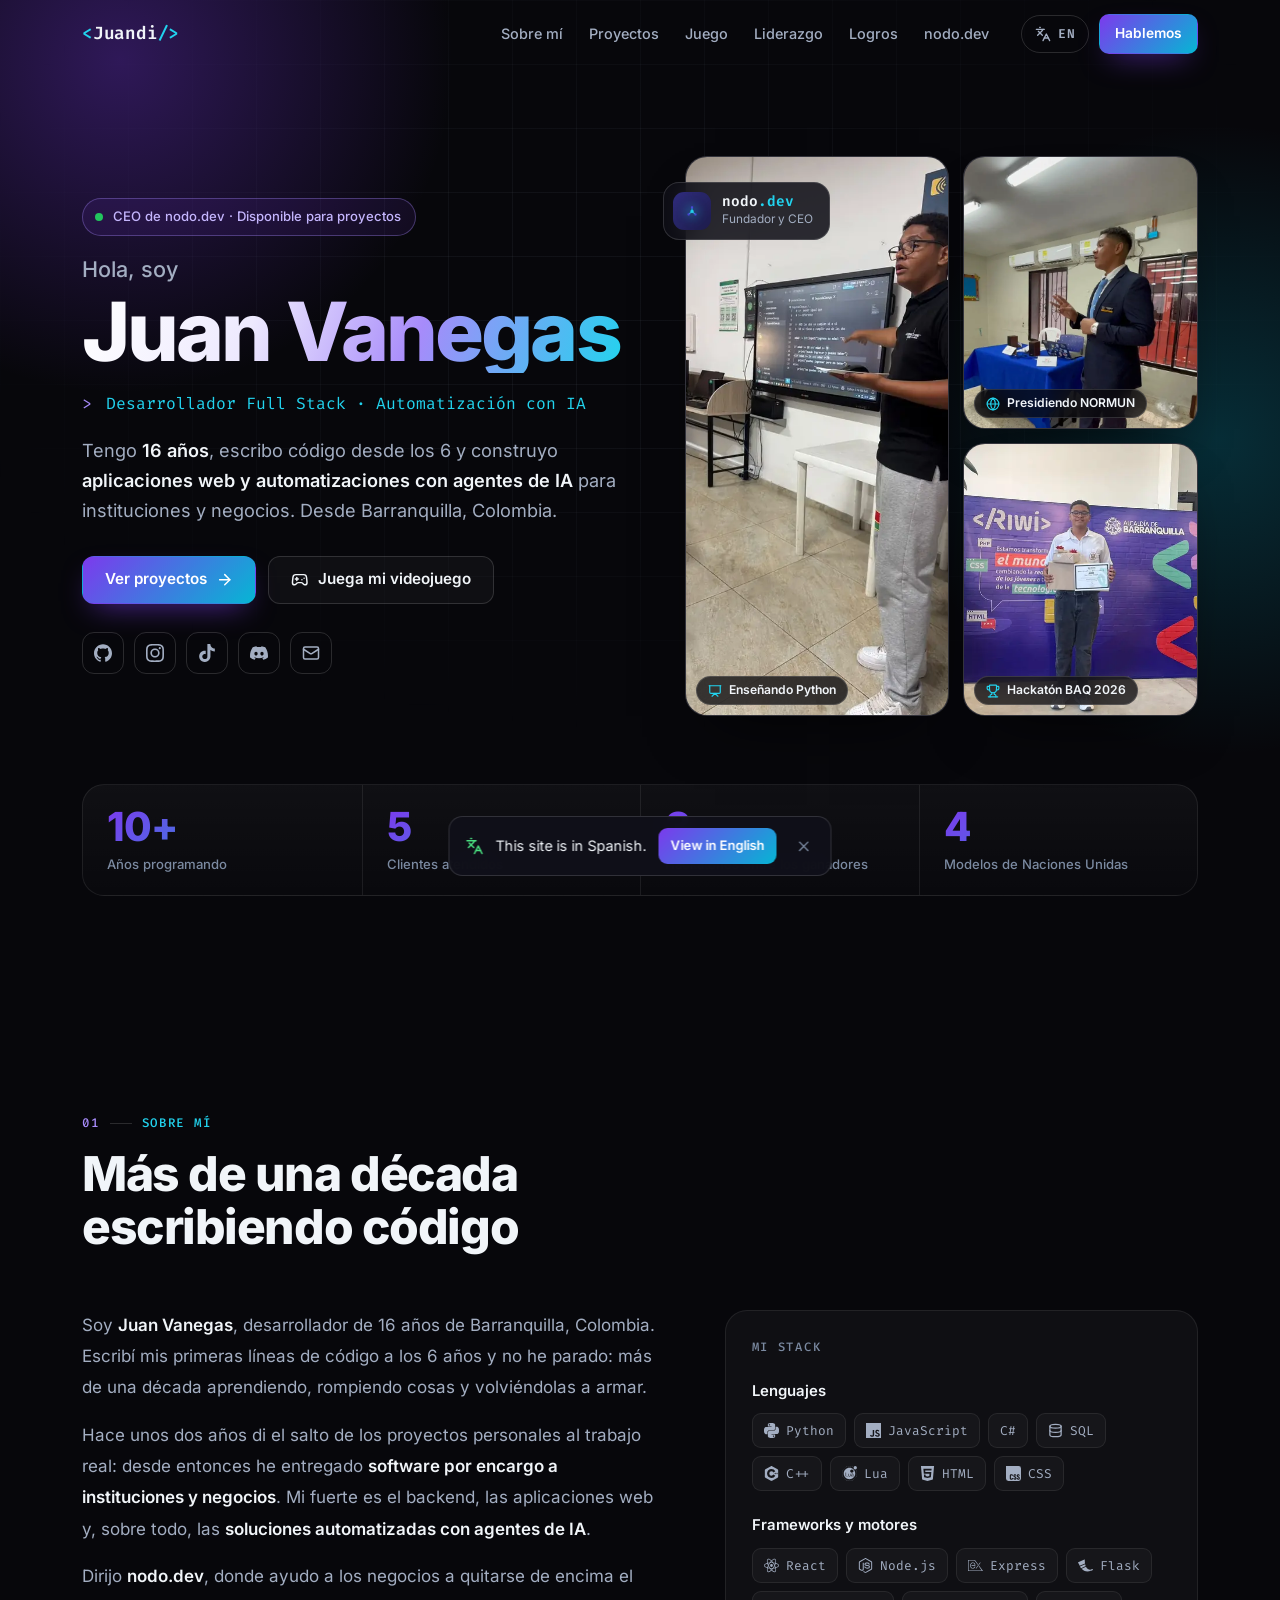
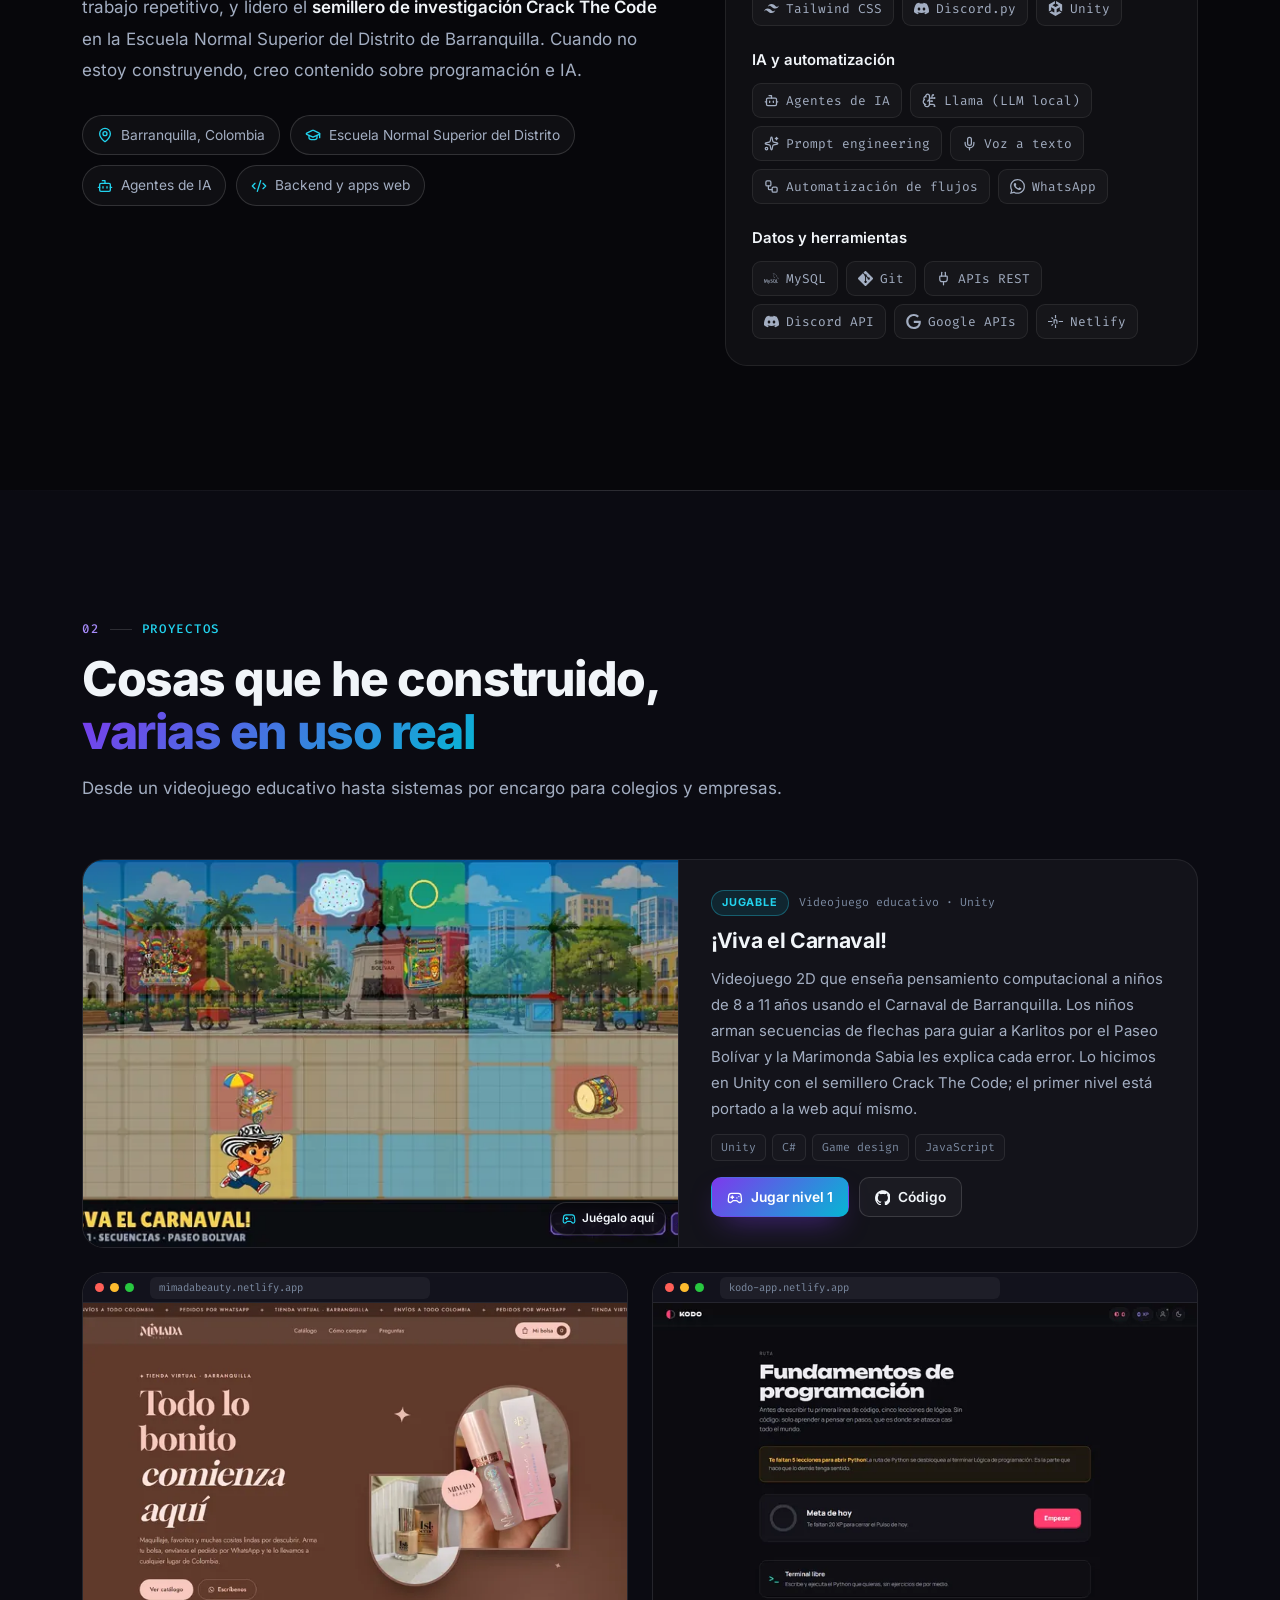
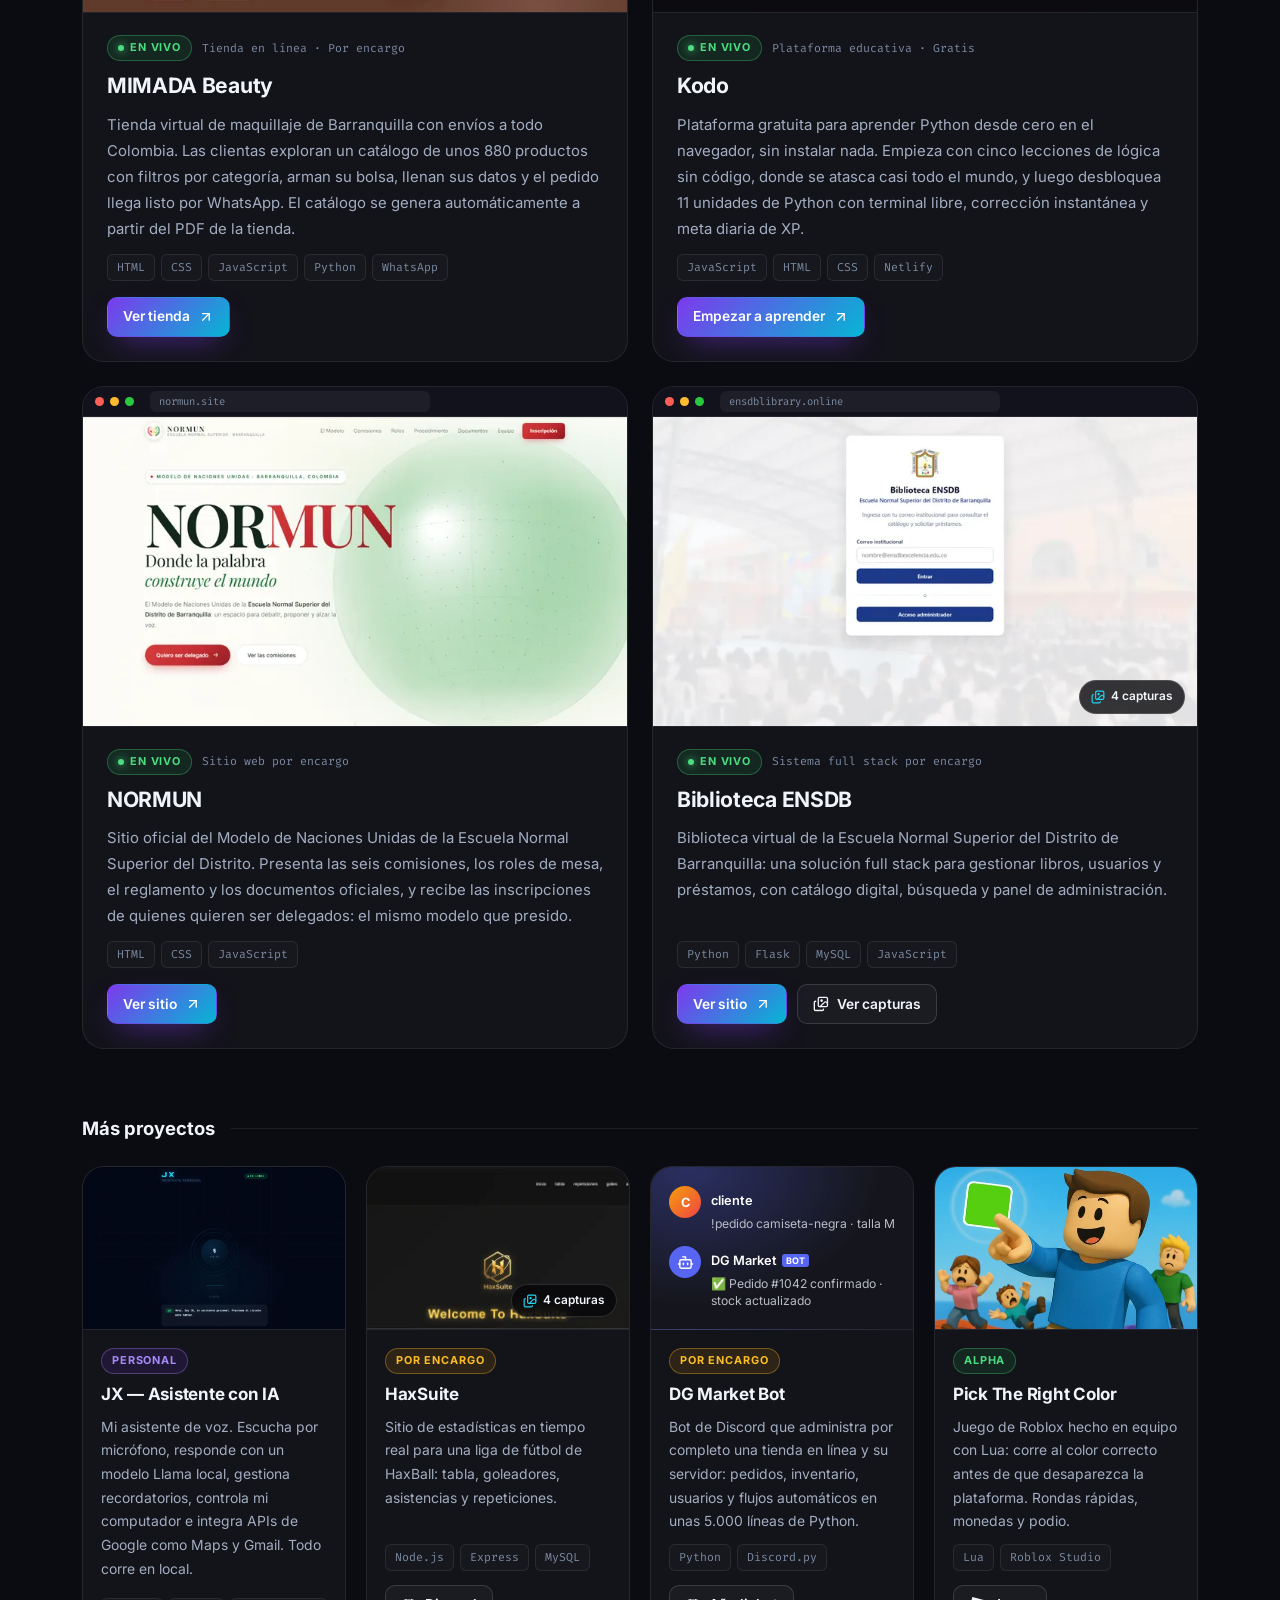
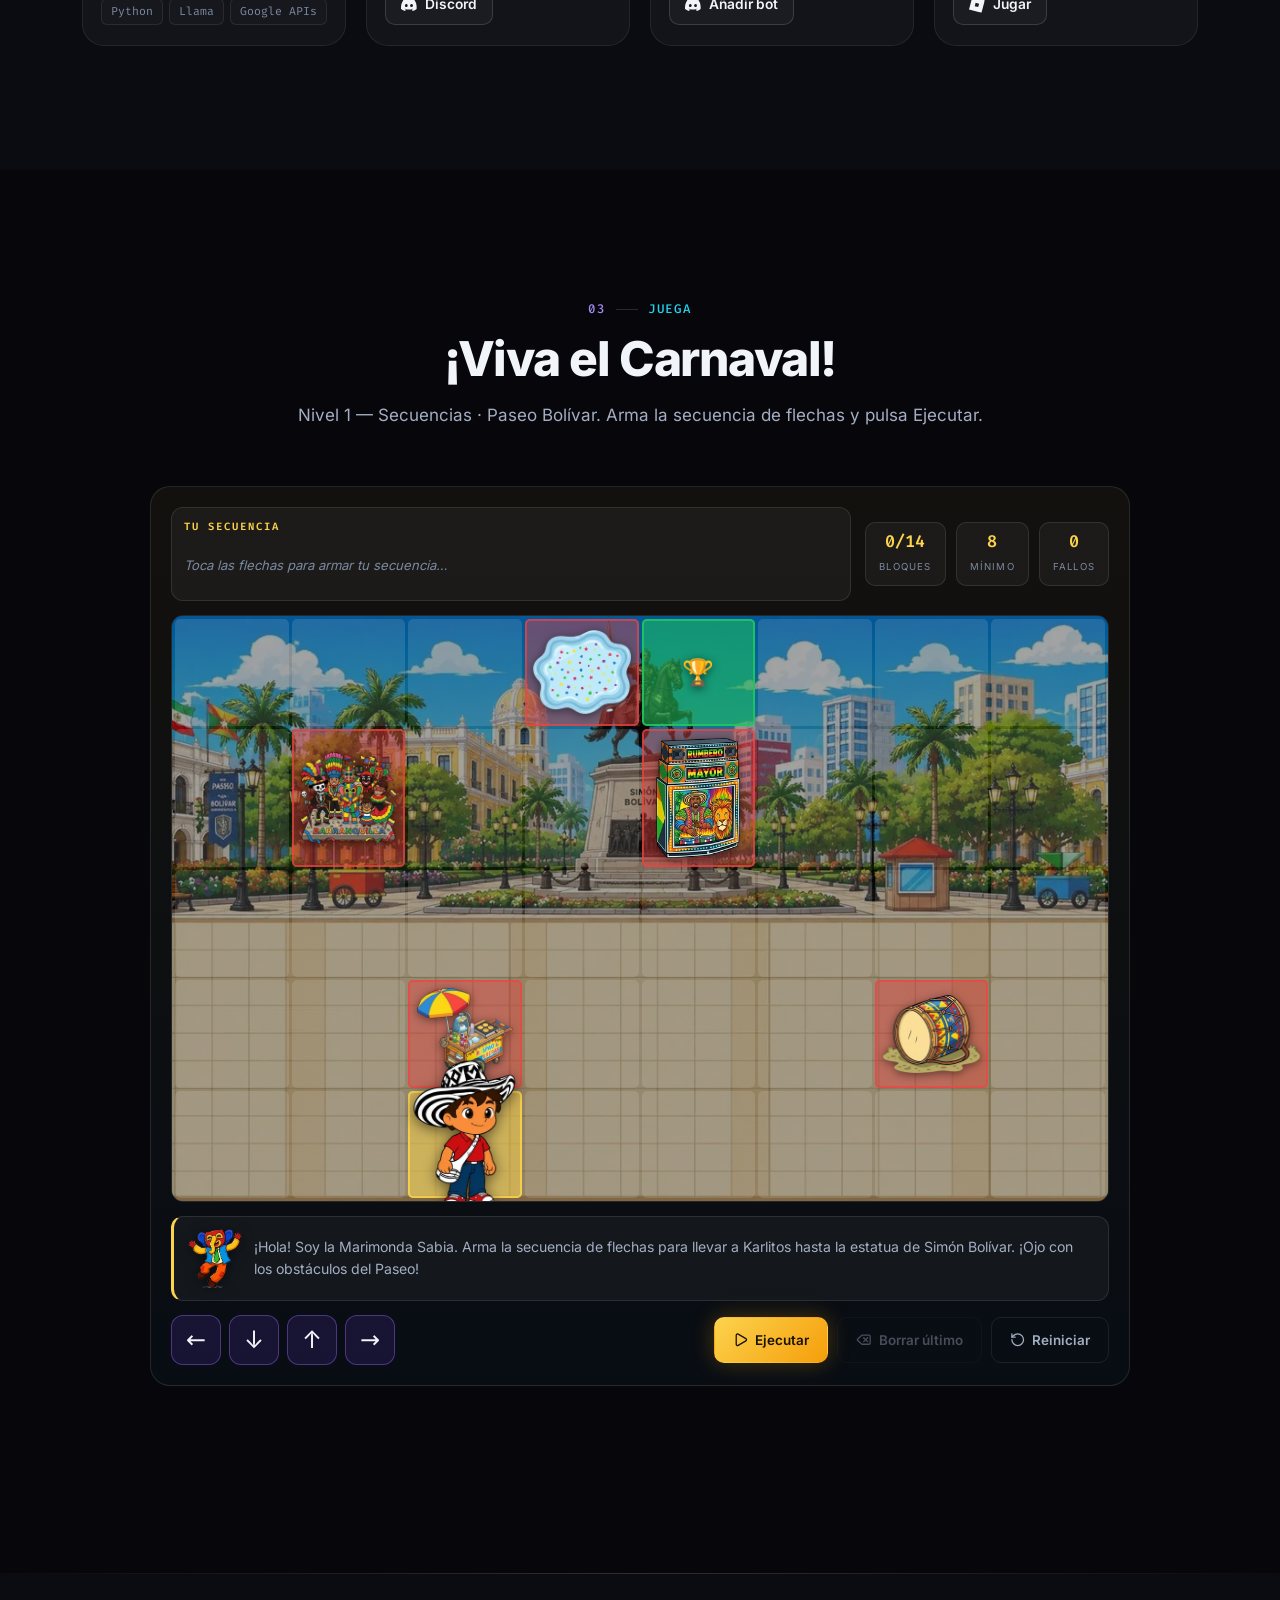
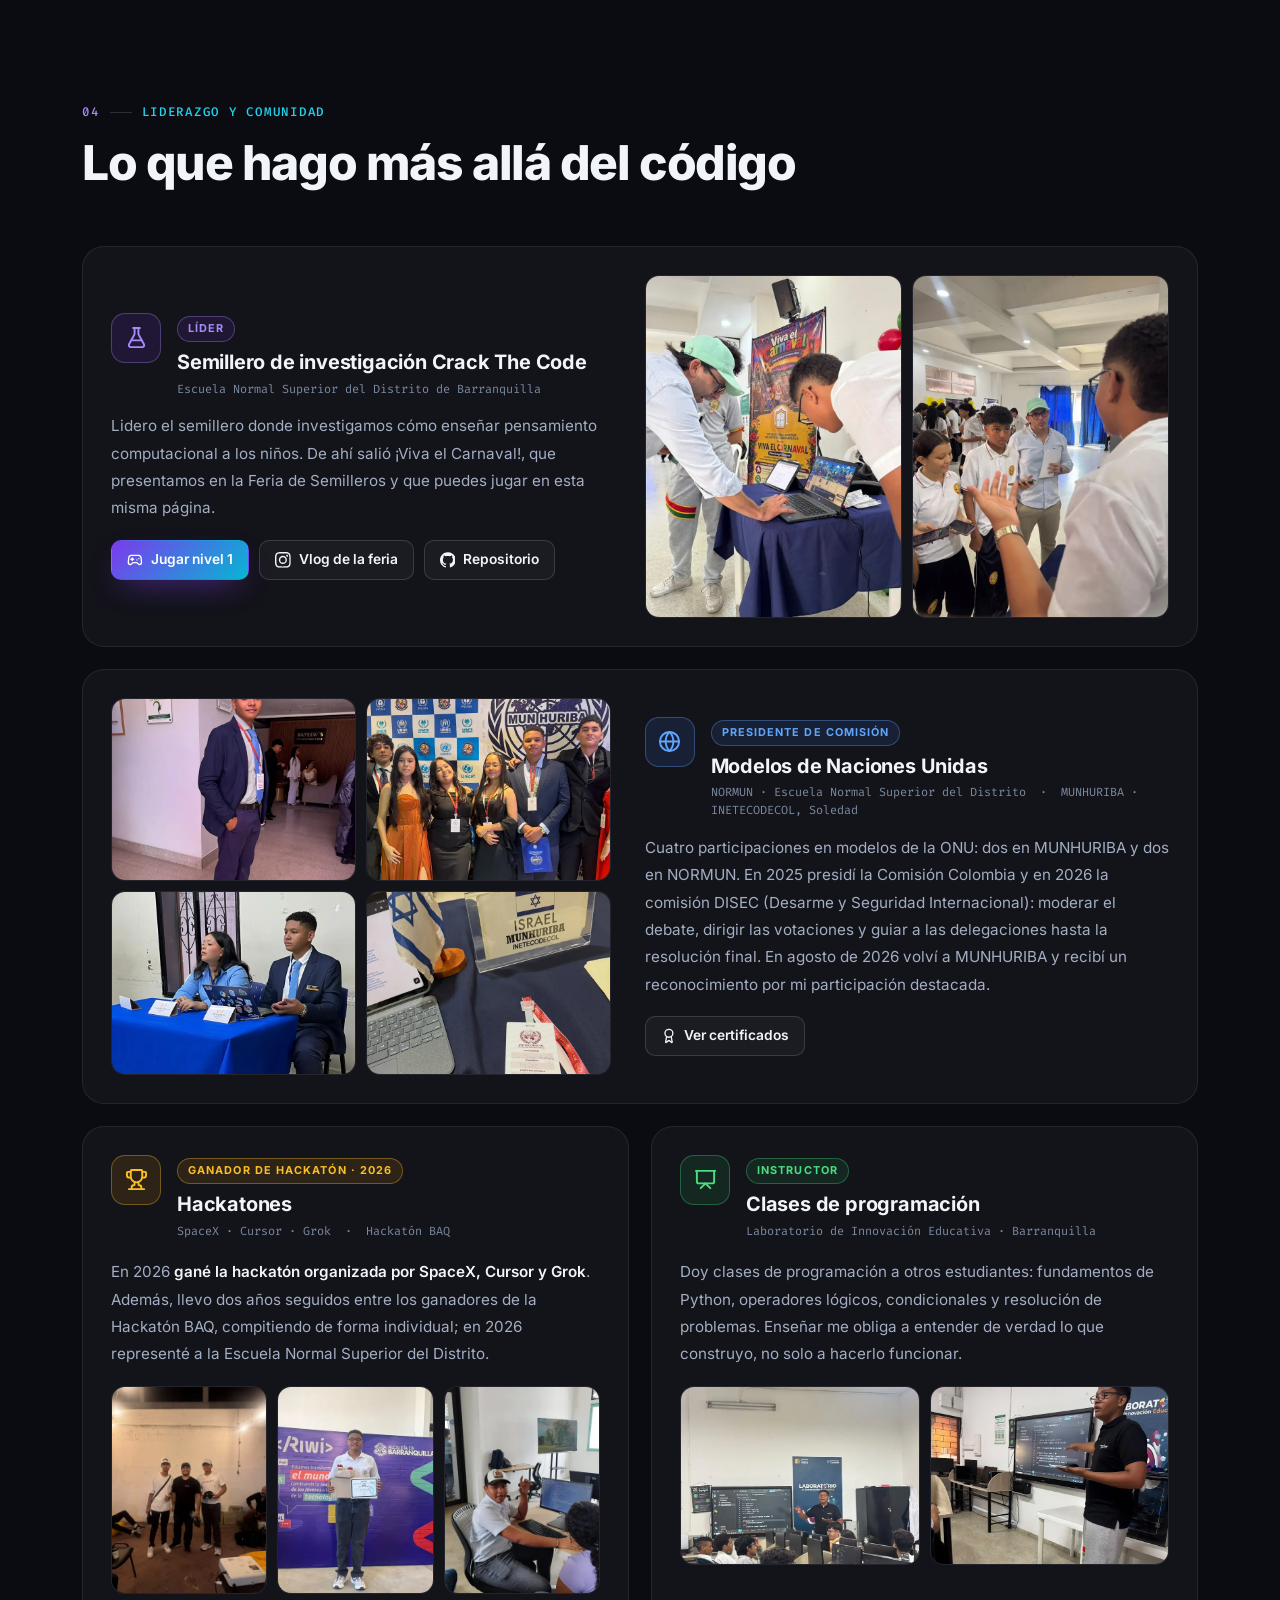
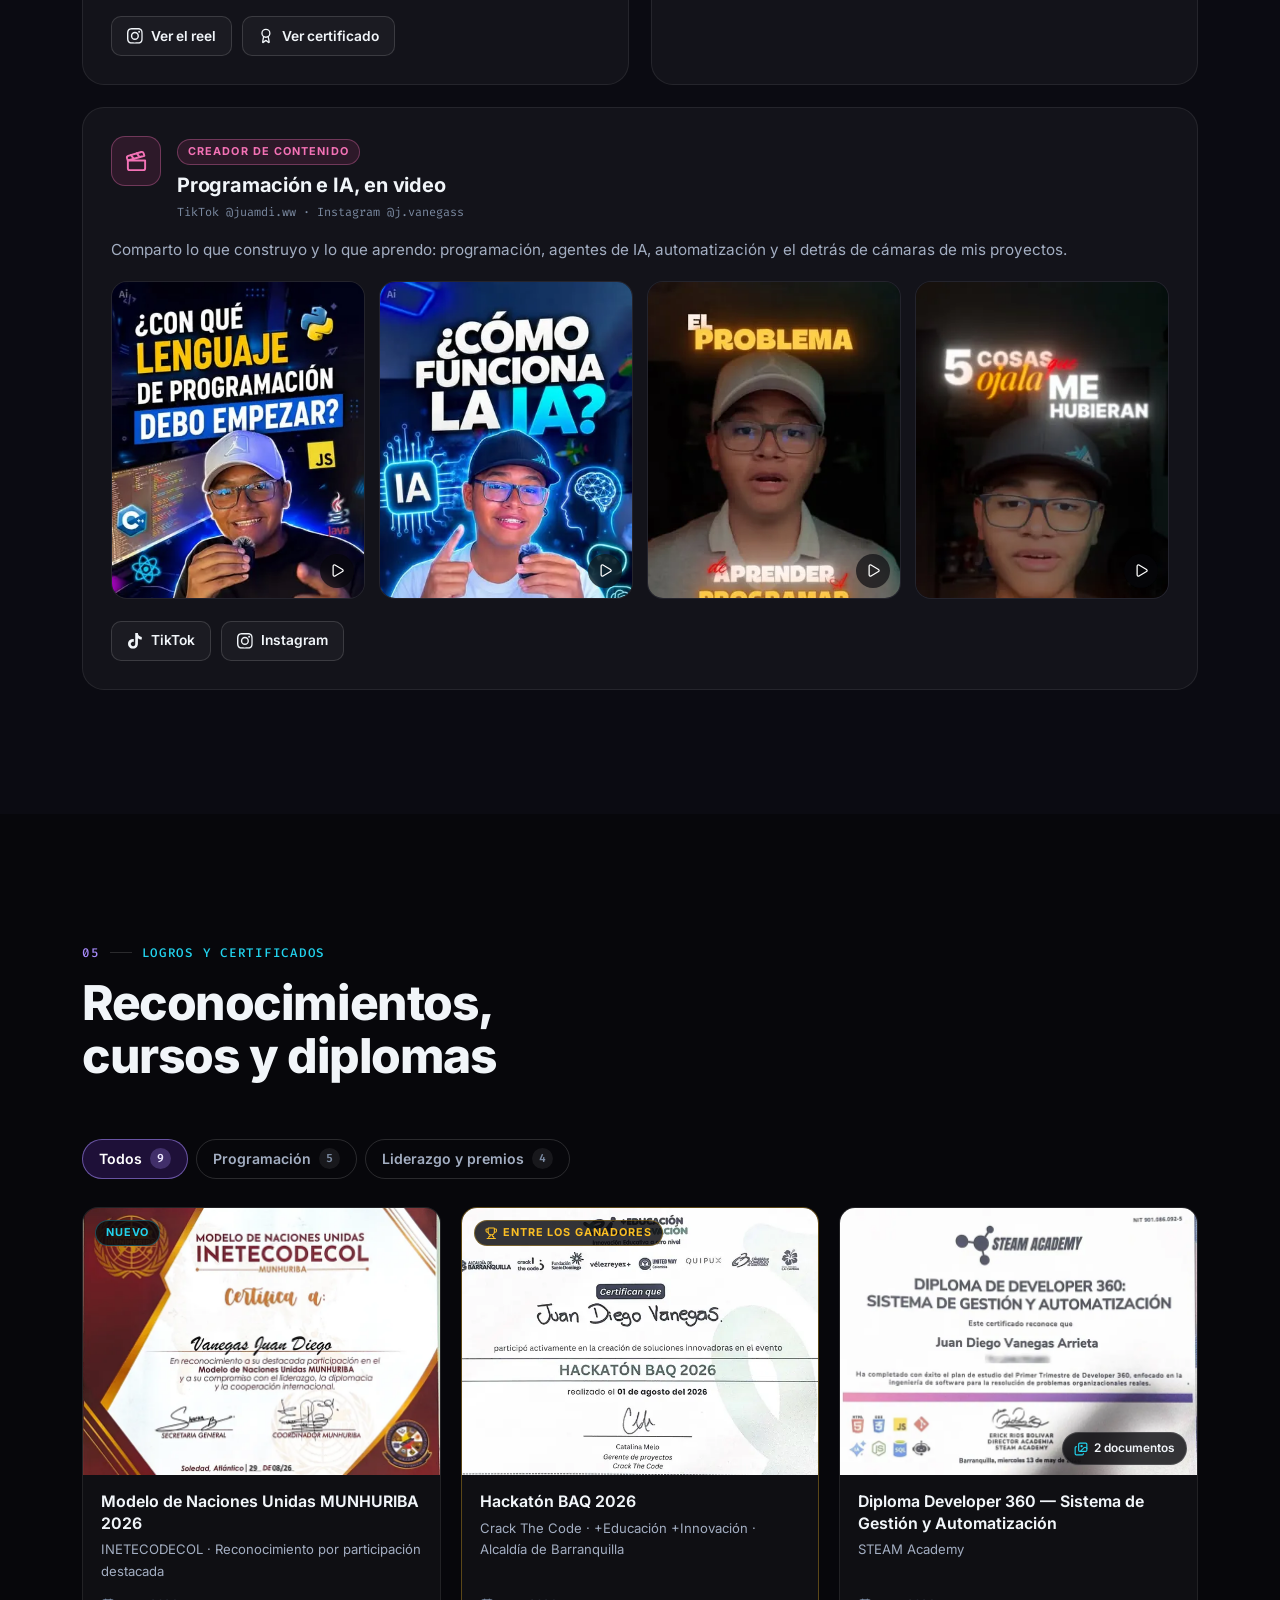
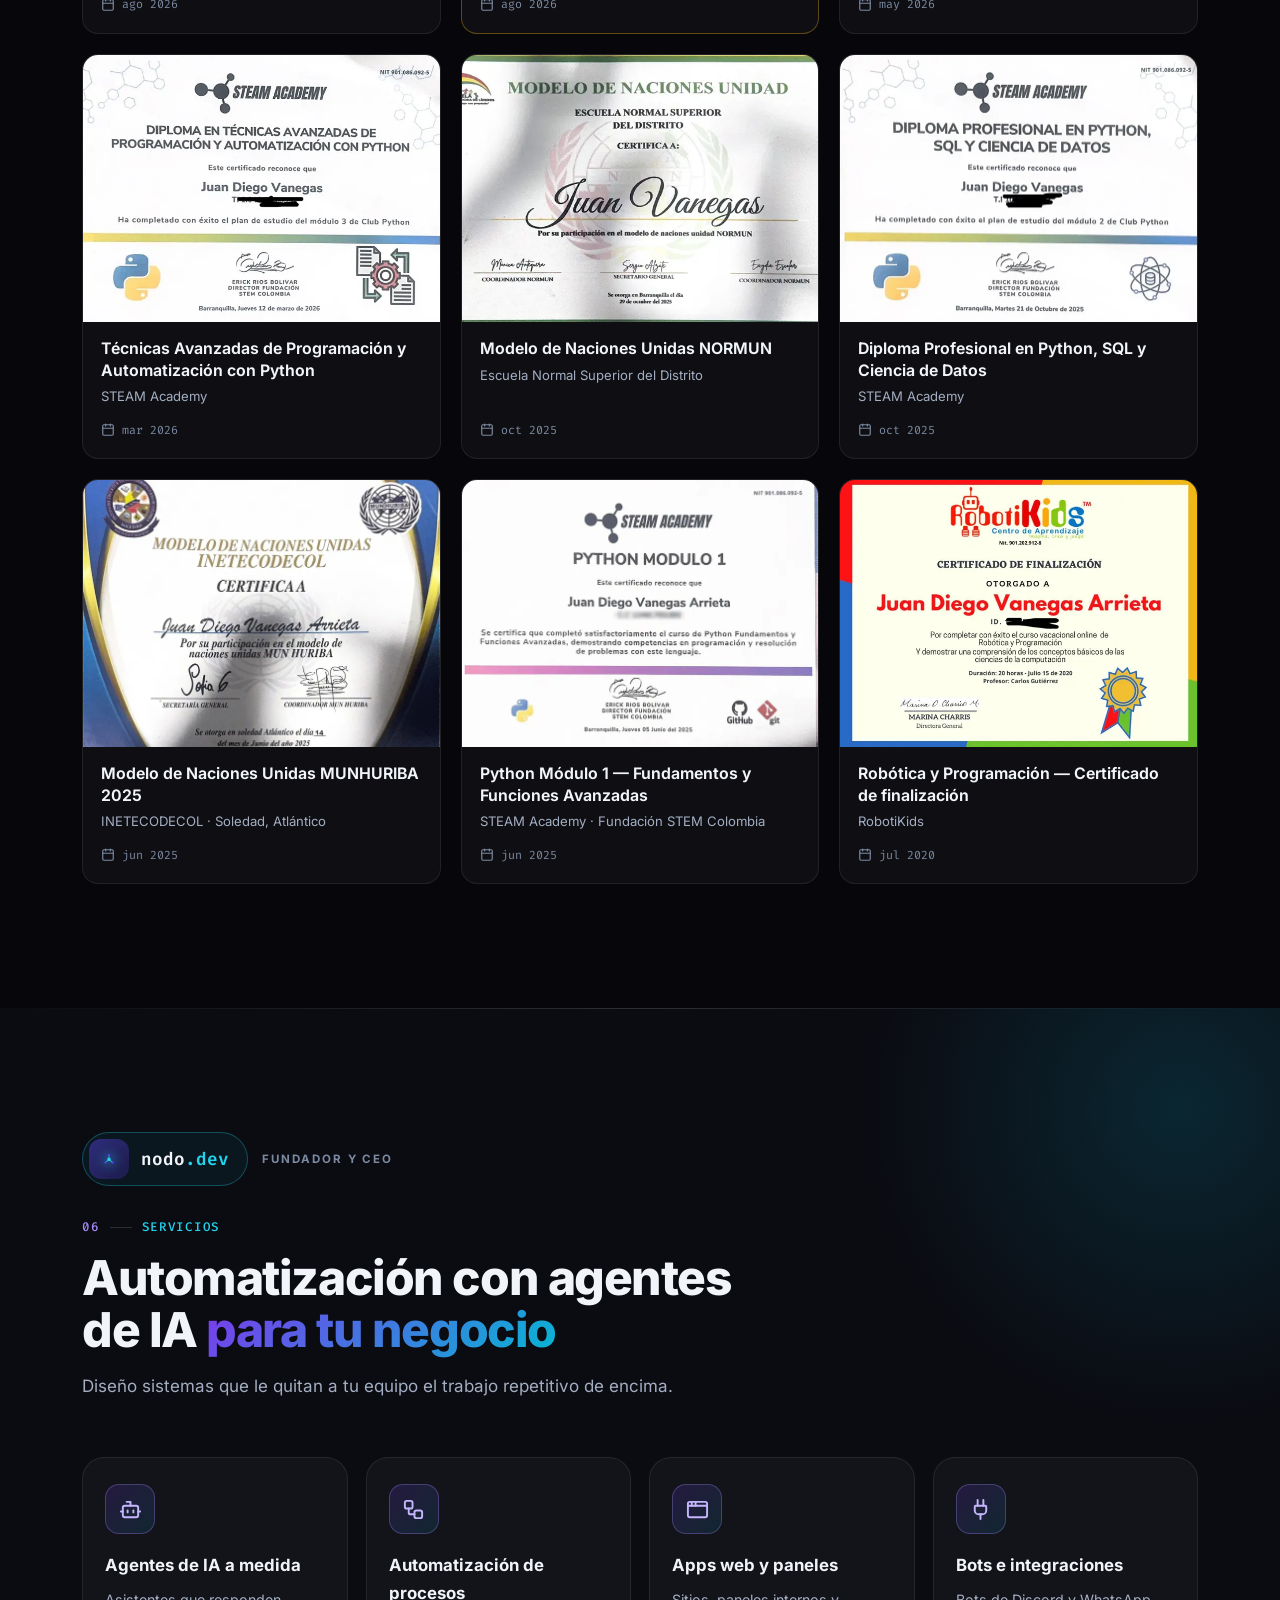
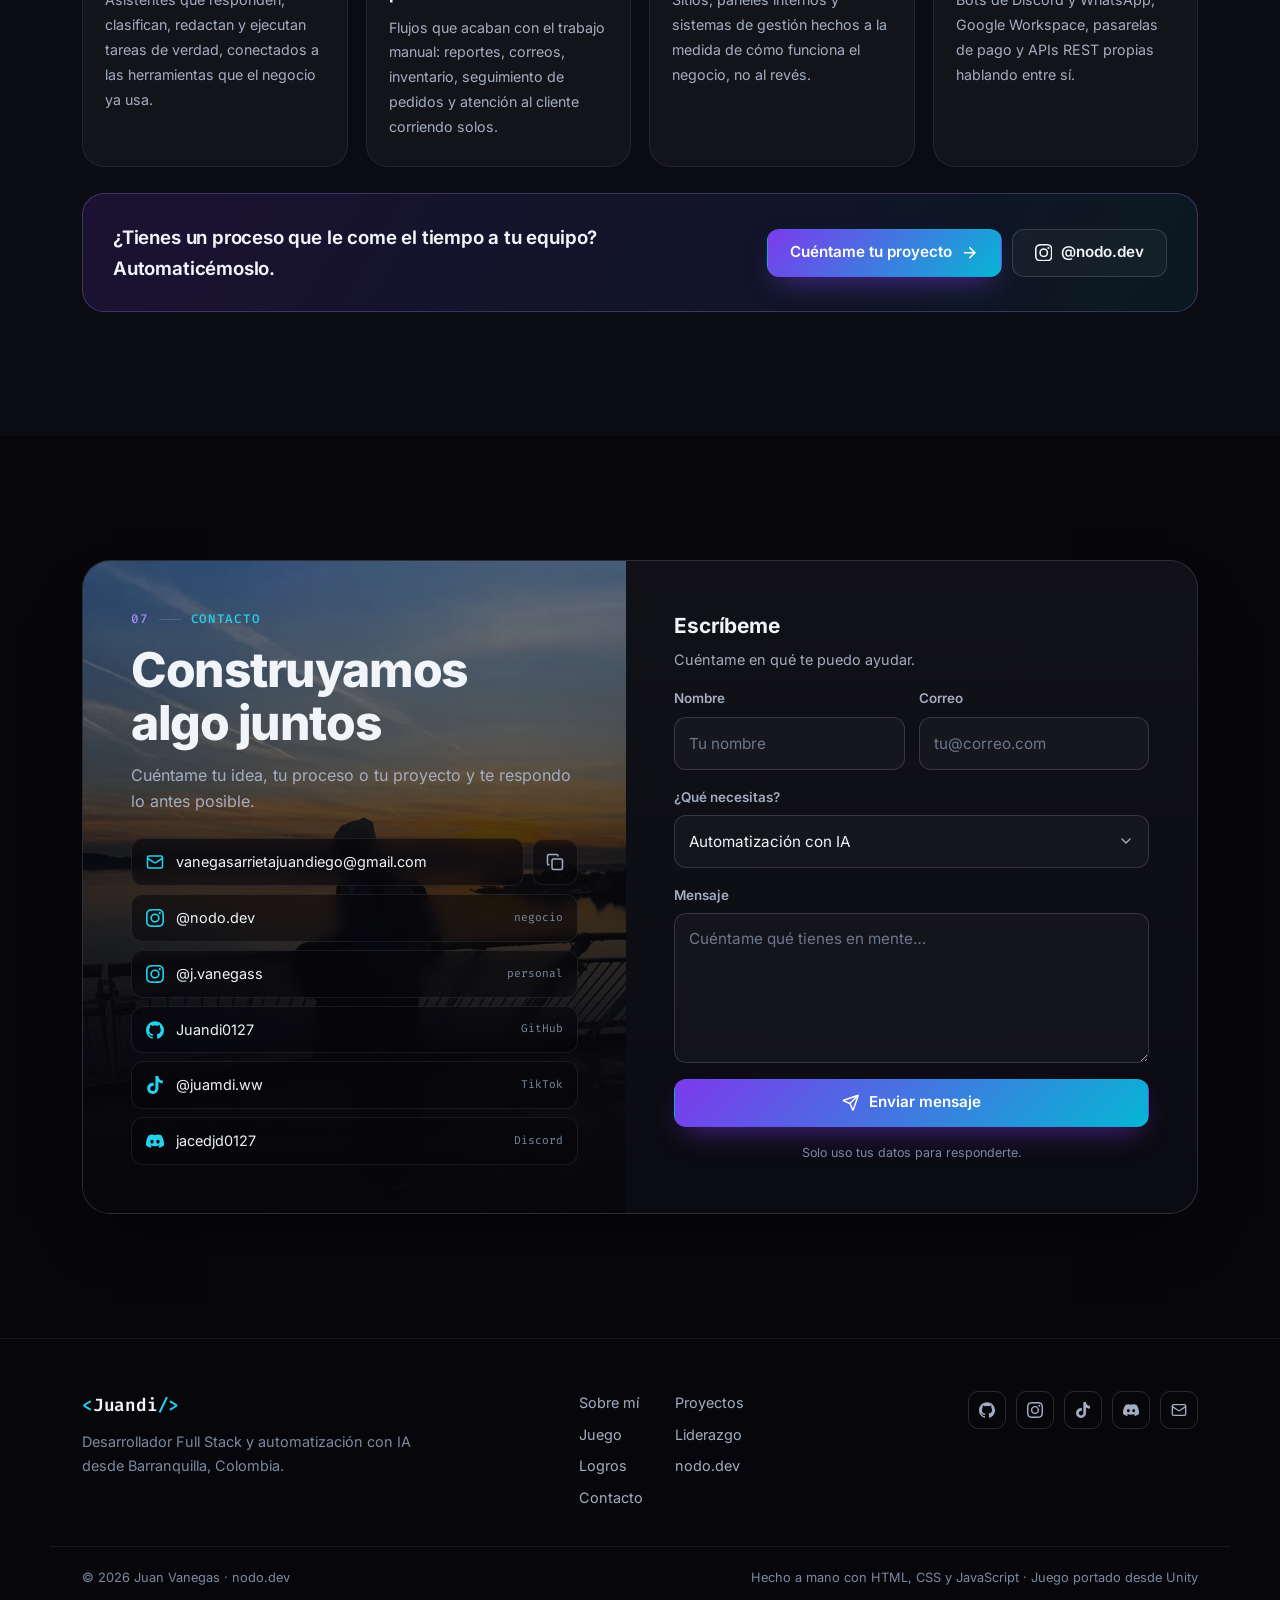
==== commit f231a5b1: "Agregar foto de la Hackatón BAQ 2025 como tercera imagen de hackatones Co-Authored-By: Claude Opus 5" ====
--- a/index.html
+++ b/index.html
@@ -712,7 +712,7 @@
                             </div>
                         </div>
                         <p class="lead-text" data-en-html="In 2026 I &lt;strong&gt;won the hackathon organized by SpaceX, Cursor and Grok&lt;/strong&gt;. I've also been among the winners of Hackatón BAQ two years in a row, competing solo; in 2026 I represented Escuela Normal Superior del Distrito.">En 2026 <strong>gané la hackatón organizada por SpaceX, Cursor y Grok</strong>. Además, llevo dos años seguidos entre los ganadores de la Hackatón BAQ, compitiendo de forma individual; en 2026 representé a la Escuela Normal Superior del Distrito.</p>
-                        <div class="shots shots-tall">
+                        <div class="shots shots-tall shots-3">
                             <a class="shot" href="static/img/photos/hackaton-cursor-2026-ganadores.webp" data-gallery="hackaton" data-caption="Ganadores de la hackatón de SpaceX, Cursor y Grok 2026" data-en-caption="Winners of the SpaceX, Cursor and Grok 2026 hackathon">
                                 <img src="static/img/photos/hackaton-cursor-2026-ganadores-sm.webp" width="720" height="960" alt="Juan con su premio como ganador de la hackatón de SpaceX, Cursor y Grok" data-en-alt="Juan with his prize as a winner of the SpaceX, Cursor and Grok hackathon" loading="lazy" decoding="async">
                             </a>
@@ -720,7 +720,9 @@
                                 <img src="static/img/photos/hackaton-2026-premiacion-sm.webp" width="720" height="540" alt="Juan con su certificado y premio en la Hackatón BAQ 2026" data-en-alt="Juan with his certificate and prize at Hackatón BAQ 2026" loading="lazy" decoding="async">
                             </a>
                             <a href="static/img/photos/hackaton-2026-programando.webp" data-gallery="hackaton" data-caption="Programando en la Hackatón BAQ 2026" data-en-caption="Coding at Hackatón BAQ 2026" hidden></a>
-                            <a href="static/img/photos/hackaton-2025.webp" data-gallery="hackaton" data-caption="Explicando mi solución en la Hackatón BAQ 2025" data-en-caption="Explaining my solution at Hackatón BAQ 2025" hidden></a>
+                            <a class="shot" href="static/img/photos/hackaton-2025.webp" data-gallery="hackaton" data-caption="Explicando mi solución en la Hackatón BAQ 2025" data-en-caption="Explaining my solution at Hackatón BAQ 2025">
+                                <img src="static/img/photos/hackaton-2025-sm.webp" width="720" height="508" alt="Juan explicando su solución en la Hackatón BAQ 2025" data-en-alt="Juan explaining his solution at Hackatón BAQ 2025" loading="lazy" decoding="async">
+                            </a>
                         </div>
                         <div class="lead-links">
                             <a class="btn btn-ghost btn-sm" href="https://www.instagram.com/reel/DdIhNjAgiFr/" target="_blank" rel="noopener">
--- a/static/style/styles.css
+++ b/static/style/styles.css
@@ -856,6 +856,7 @@
     cursor: zoom-in;
 }
 .shots-tall .shot { aspect-ratio: 3 / 4; }
+.shots-3 { grid-template-columns: repeat(3, minmax(0, 1fr)); }
 .shot img {
     width: 100%; height: 100%;
     object-fit: cover;
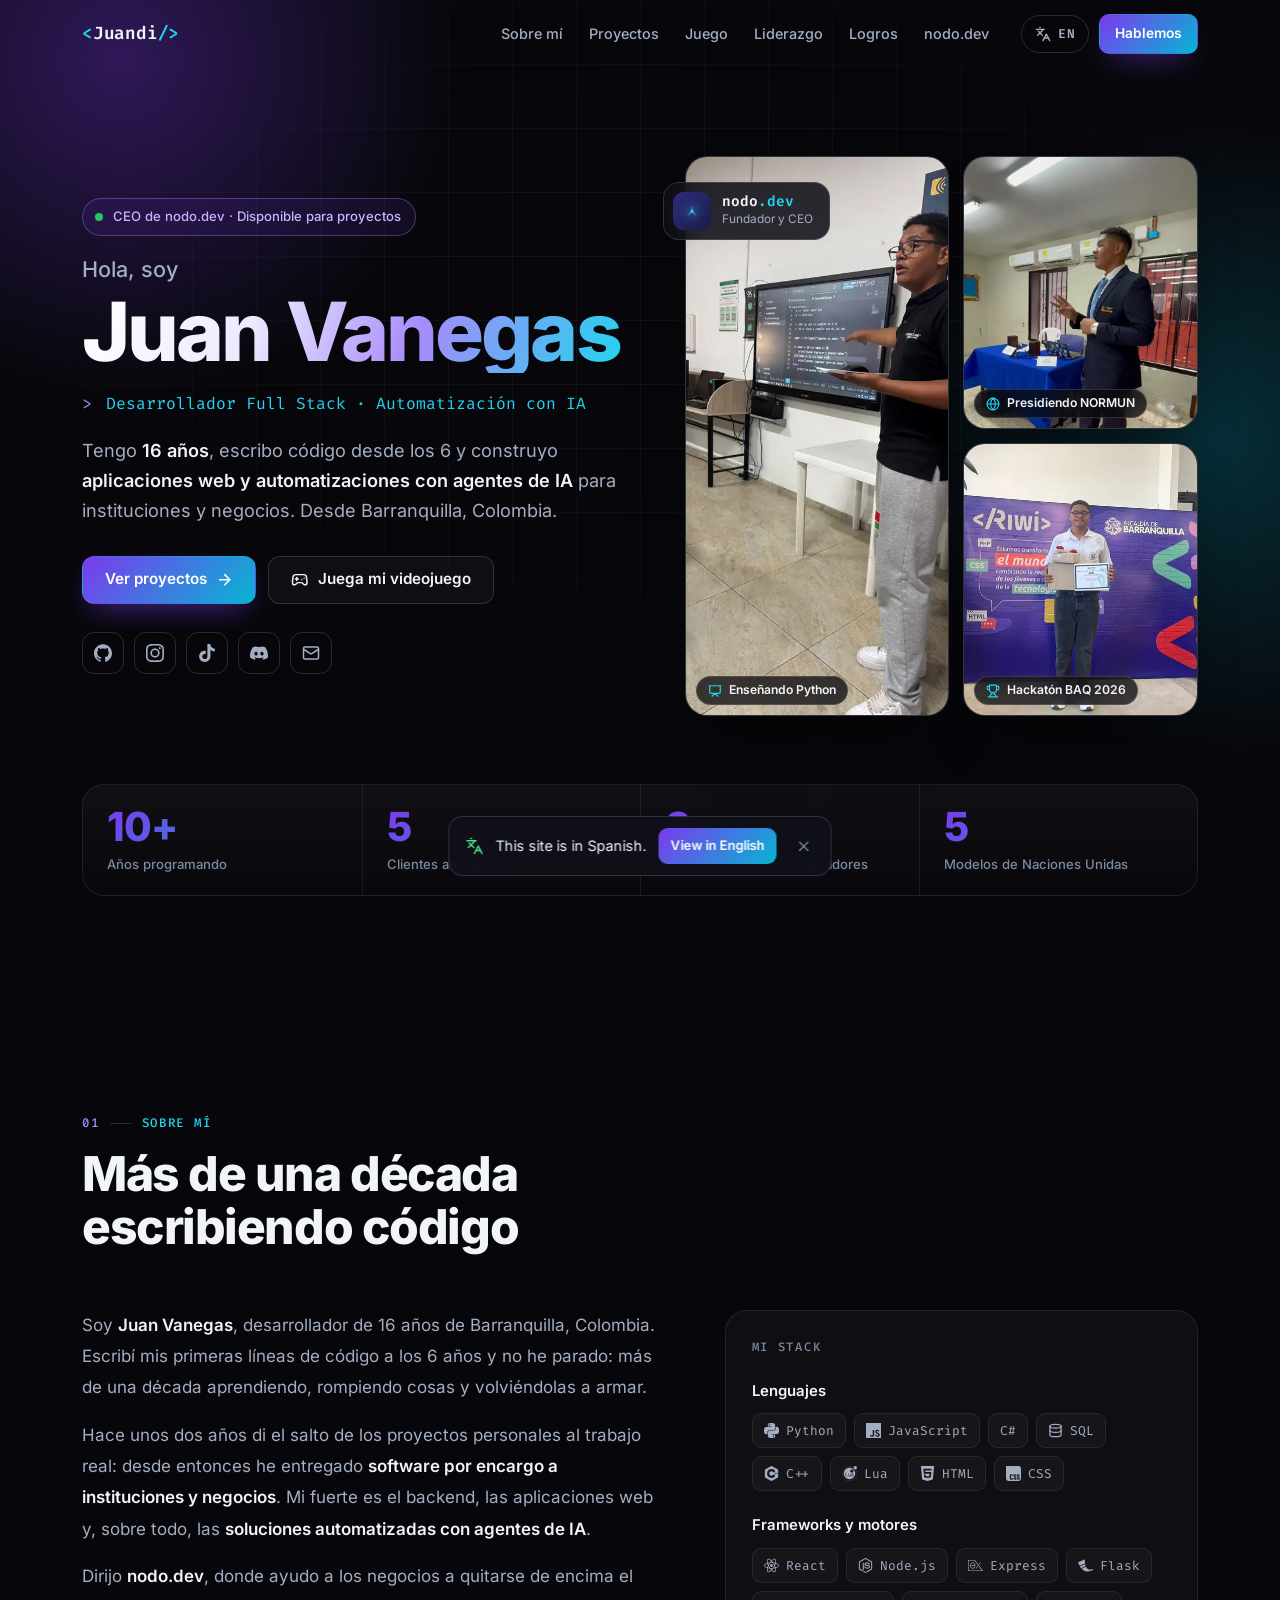
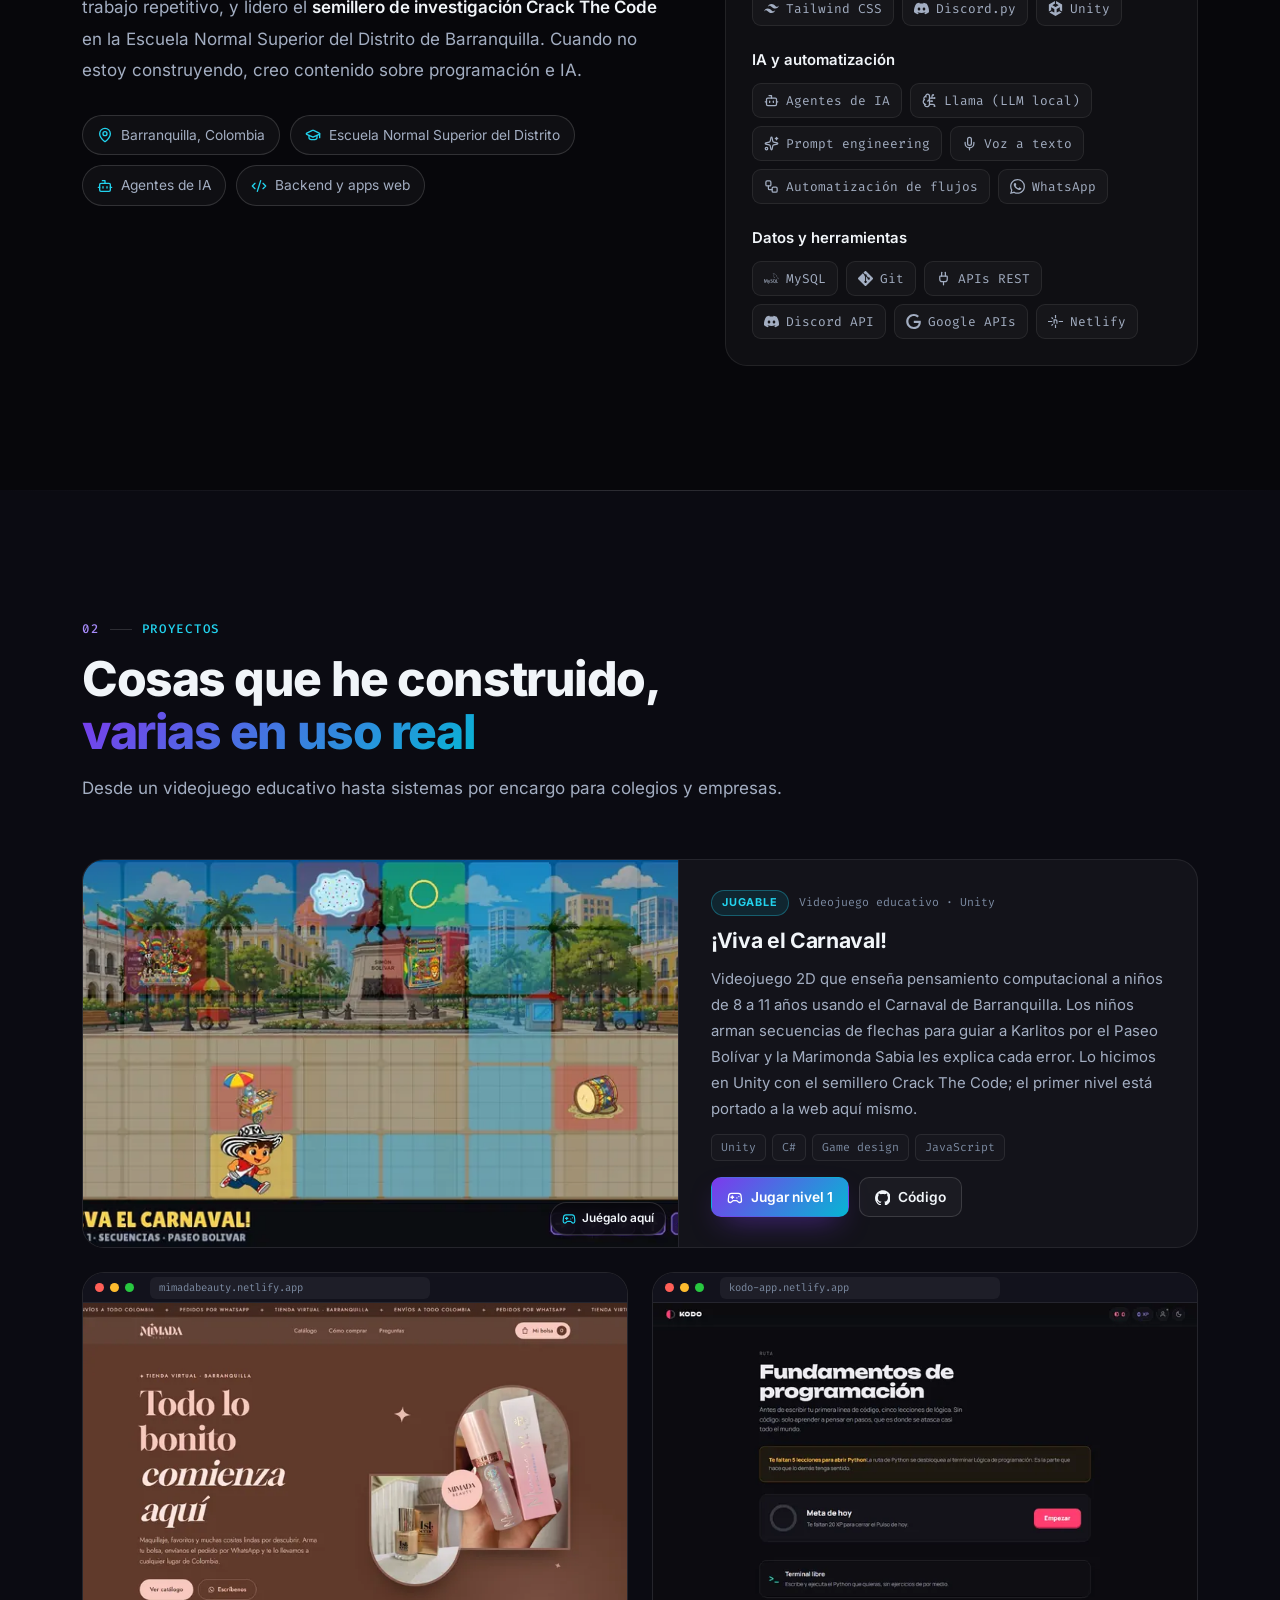
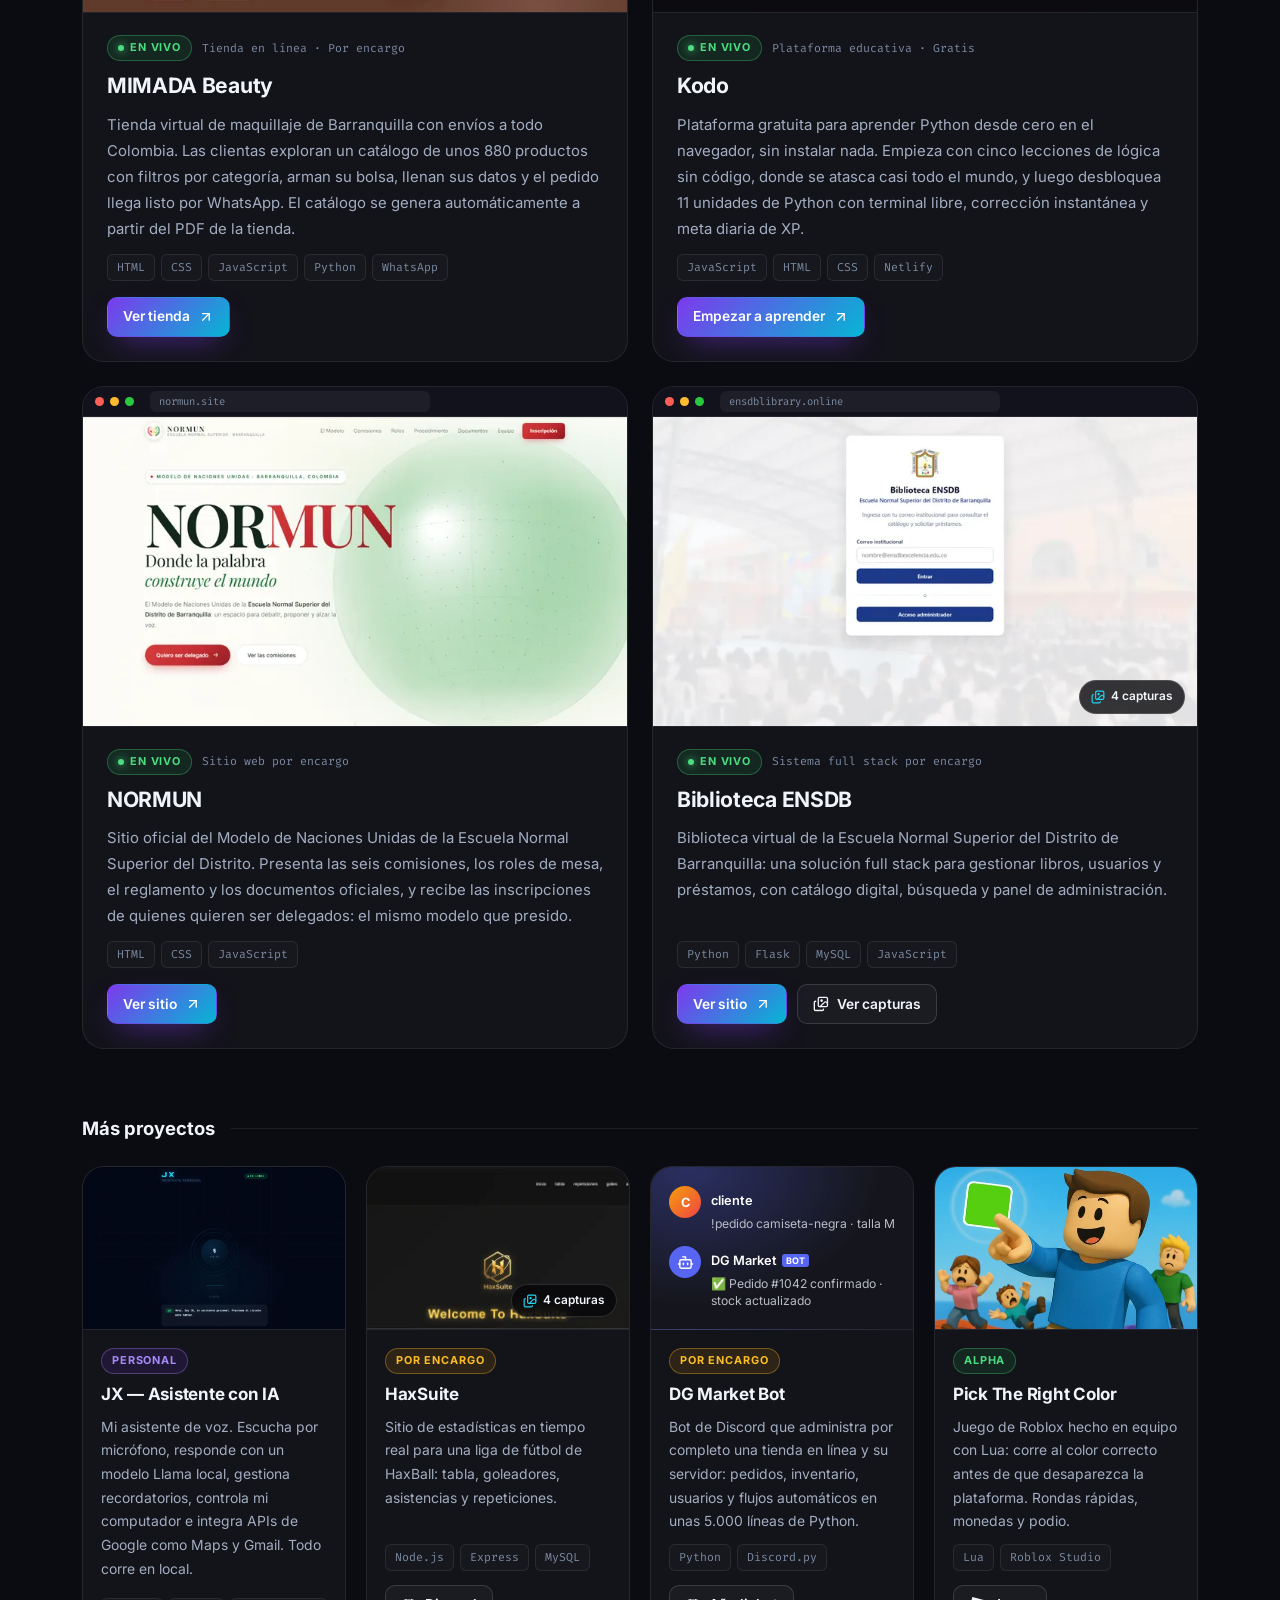
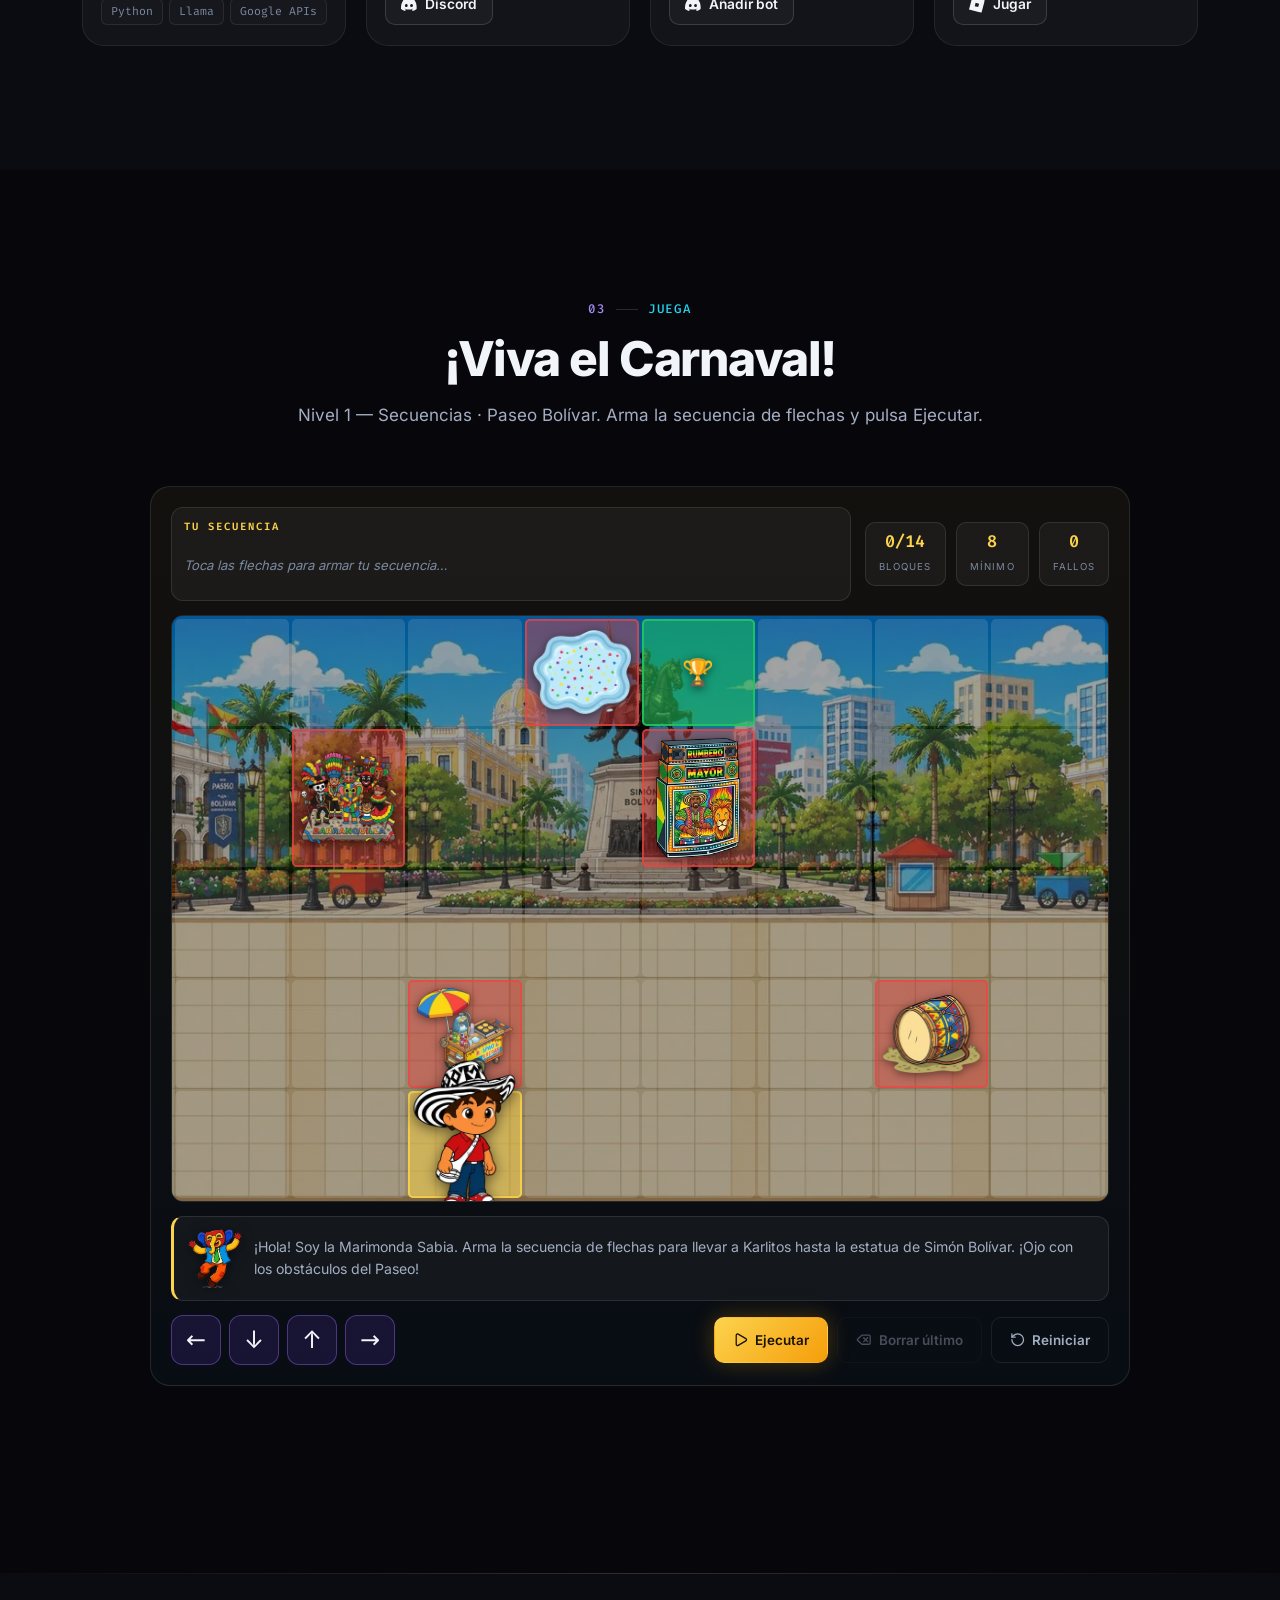
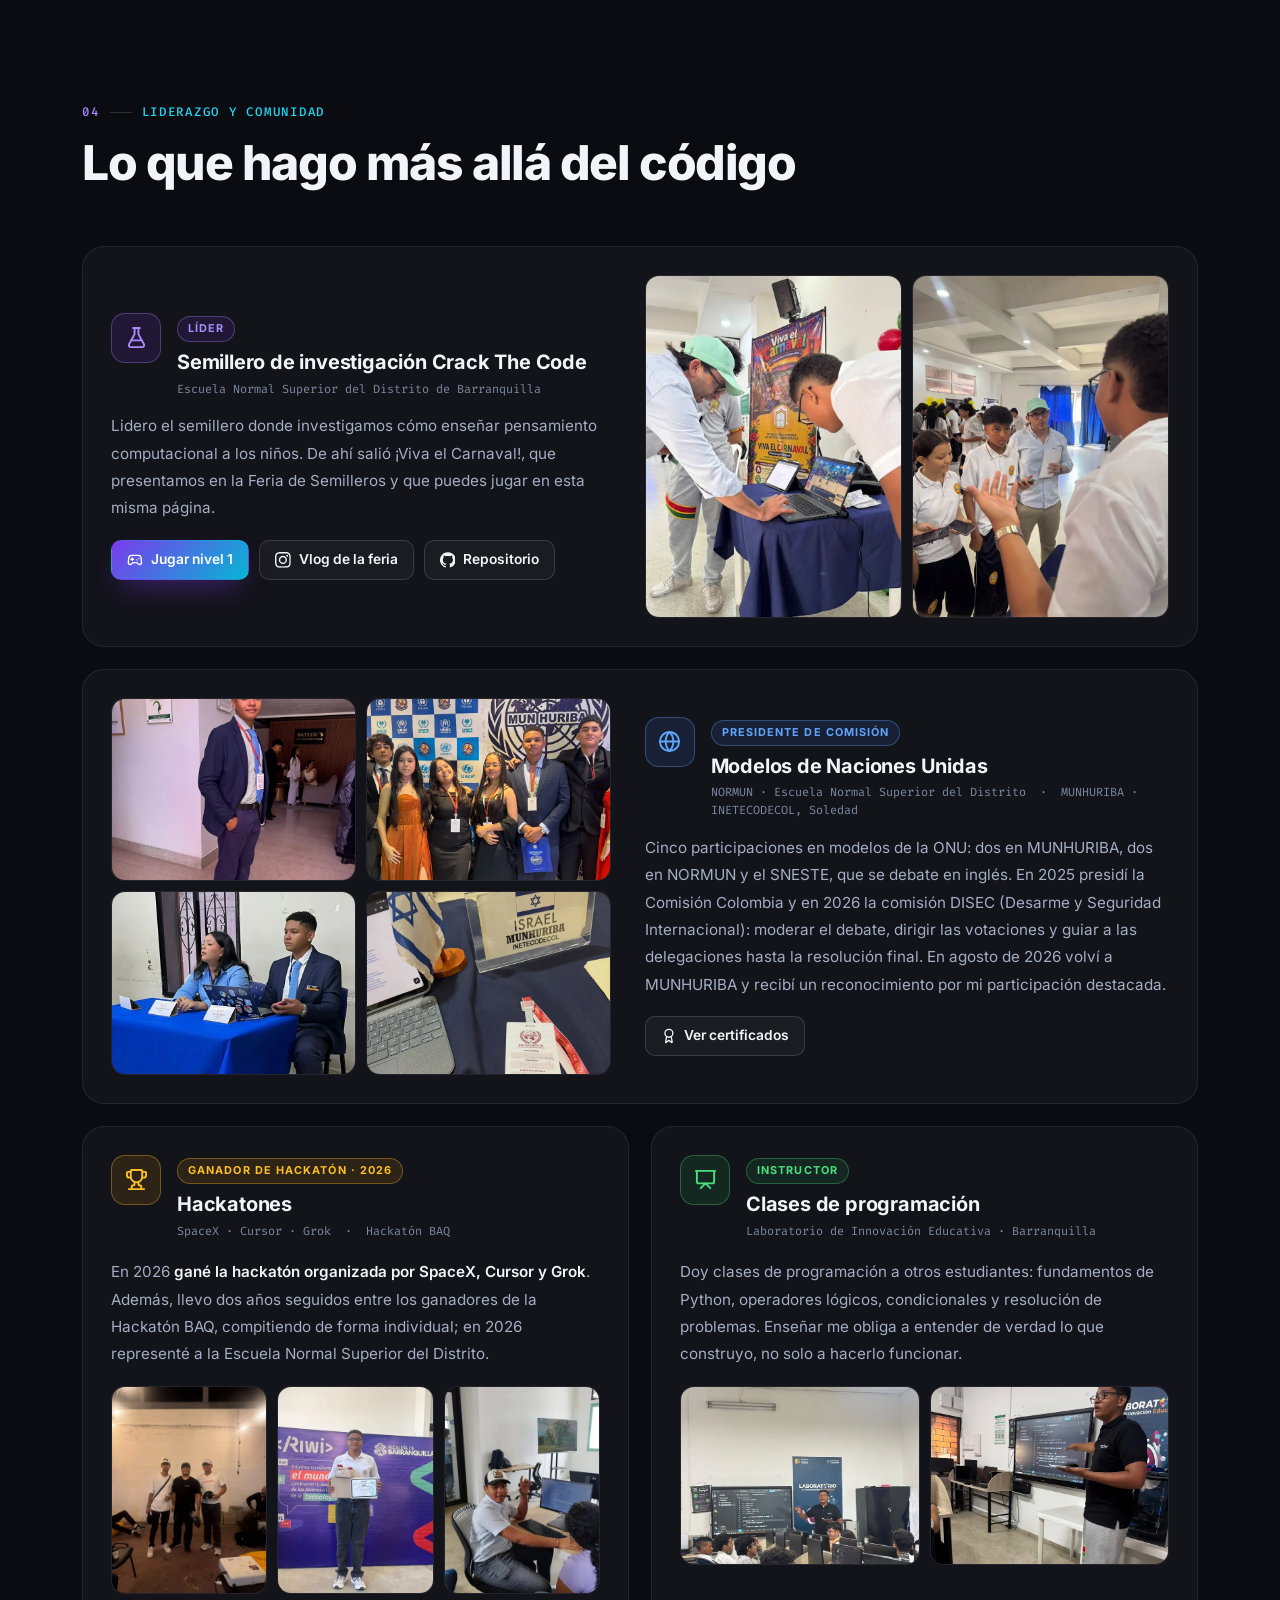
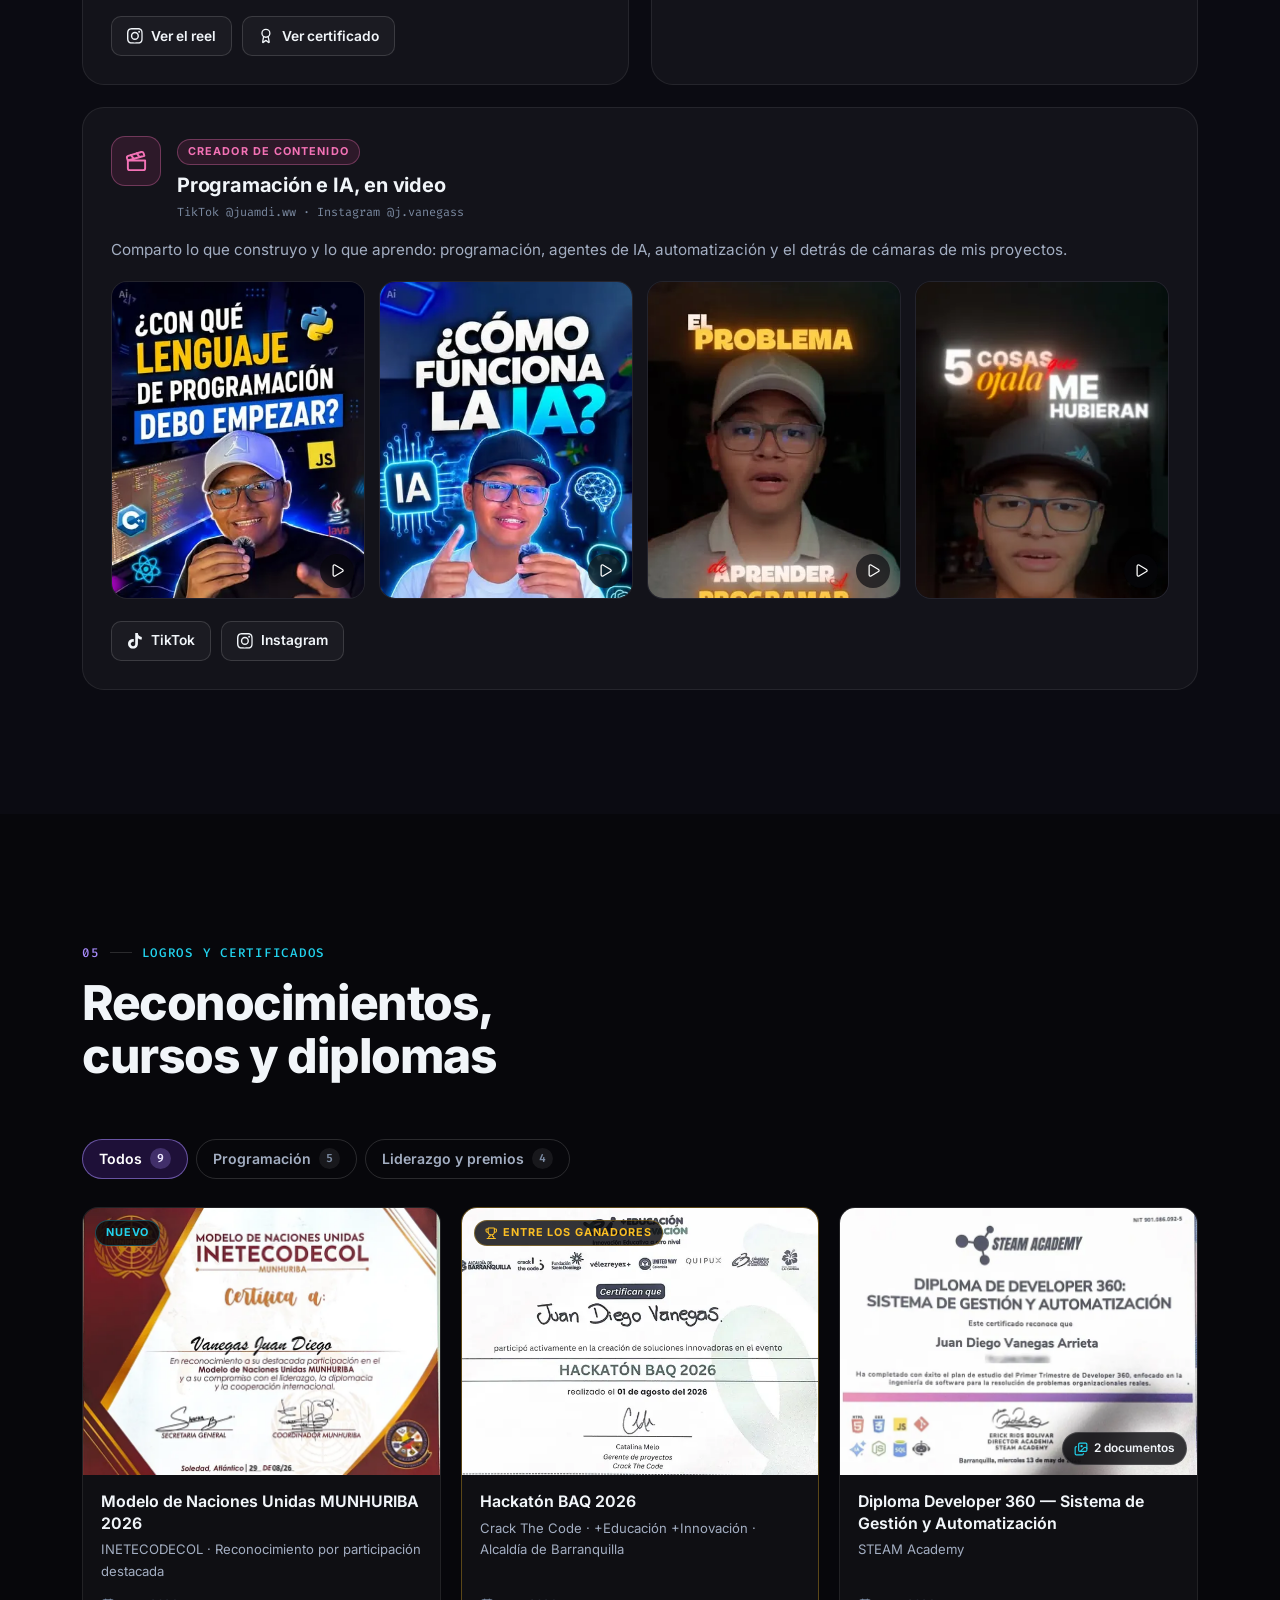
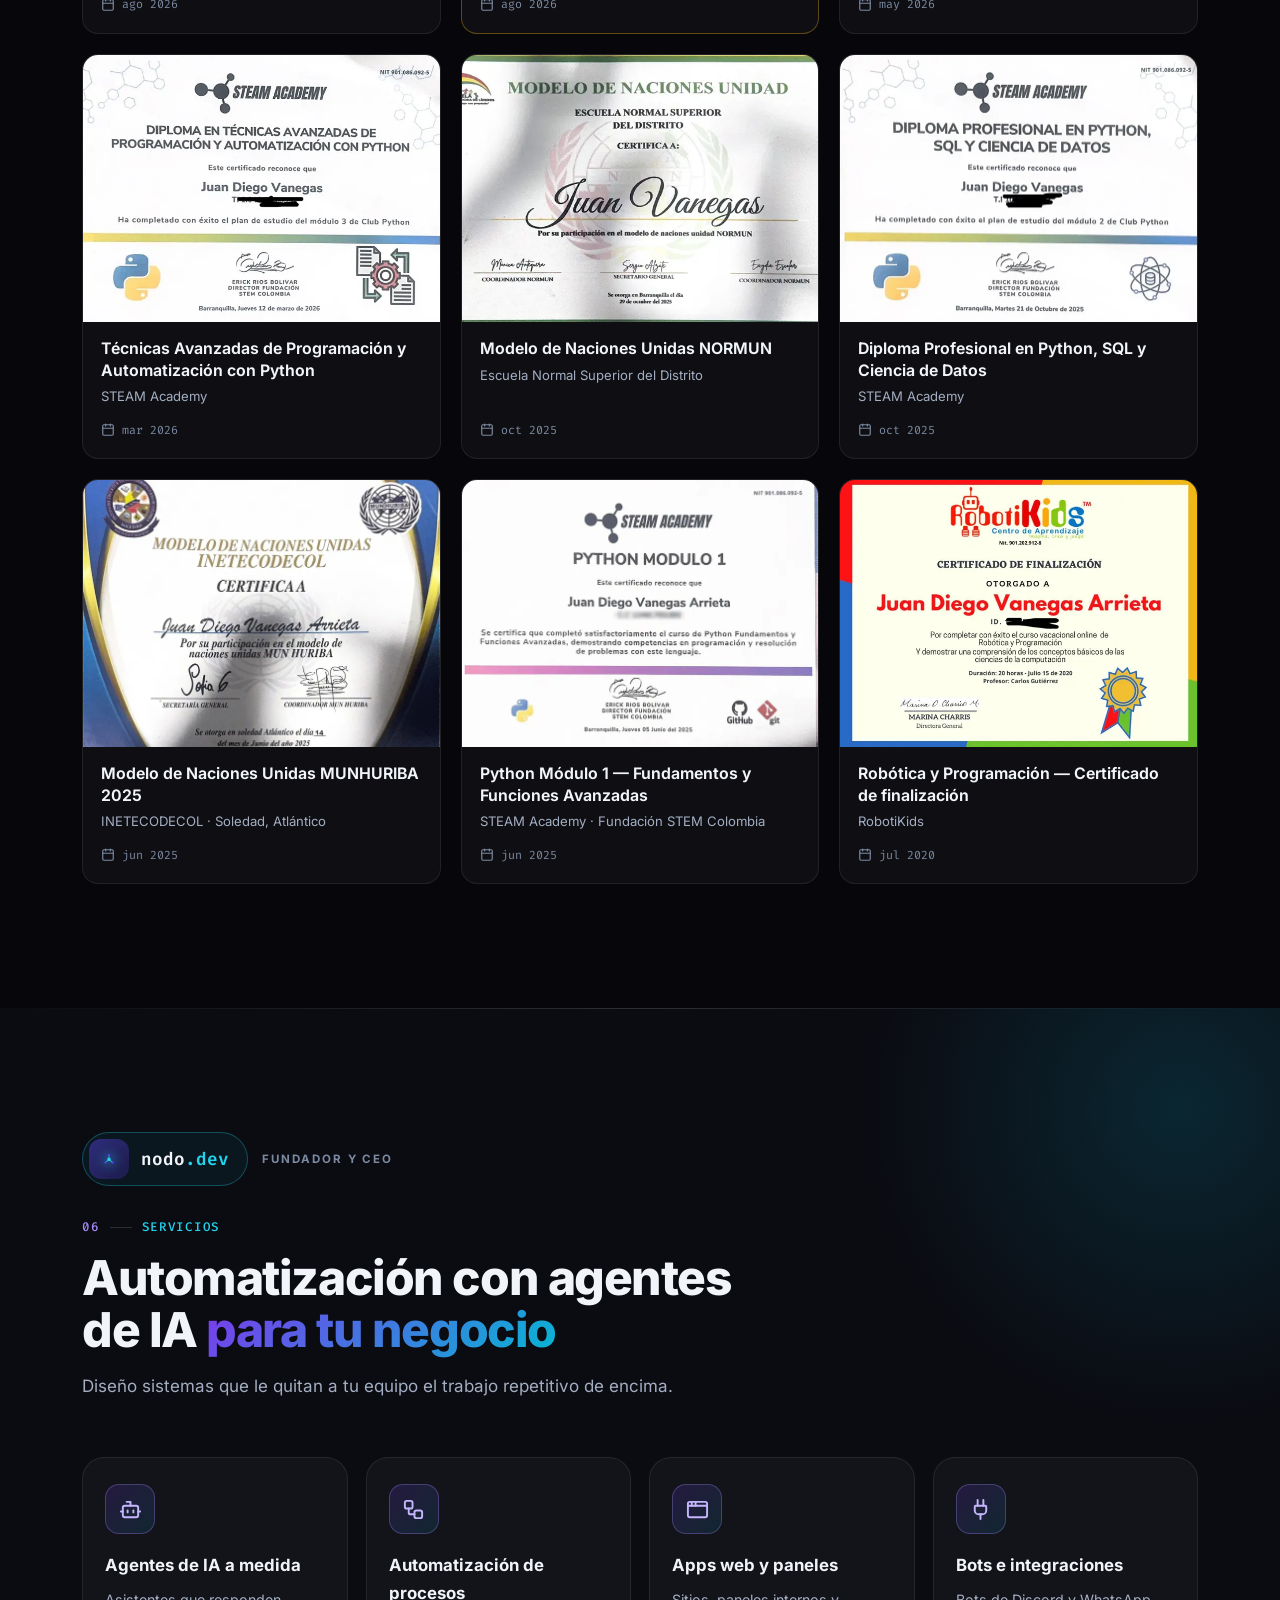
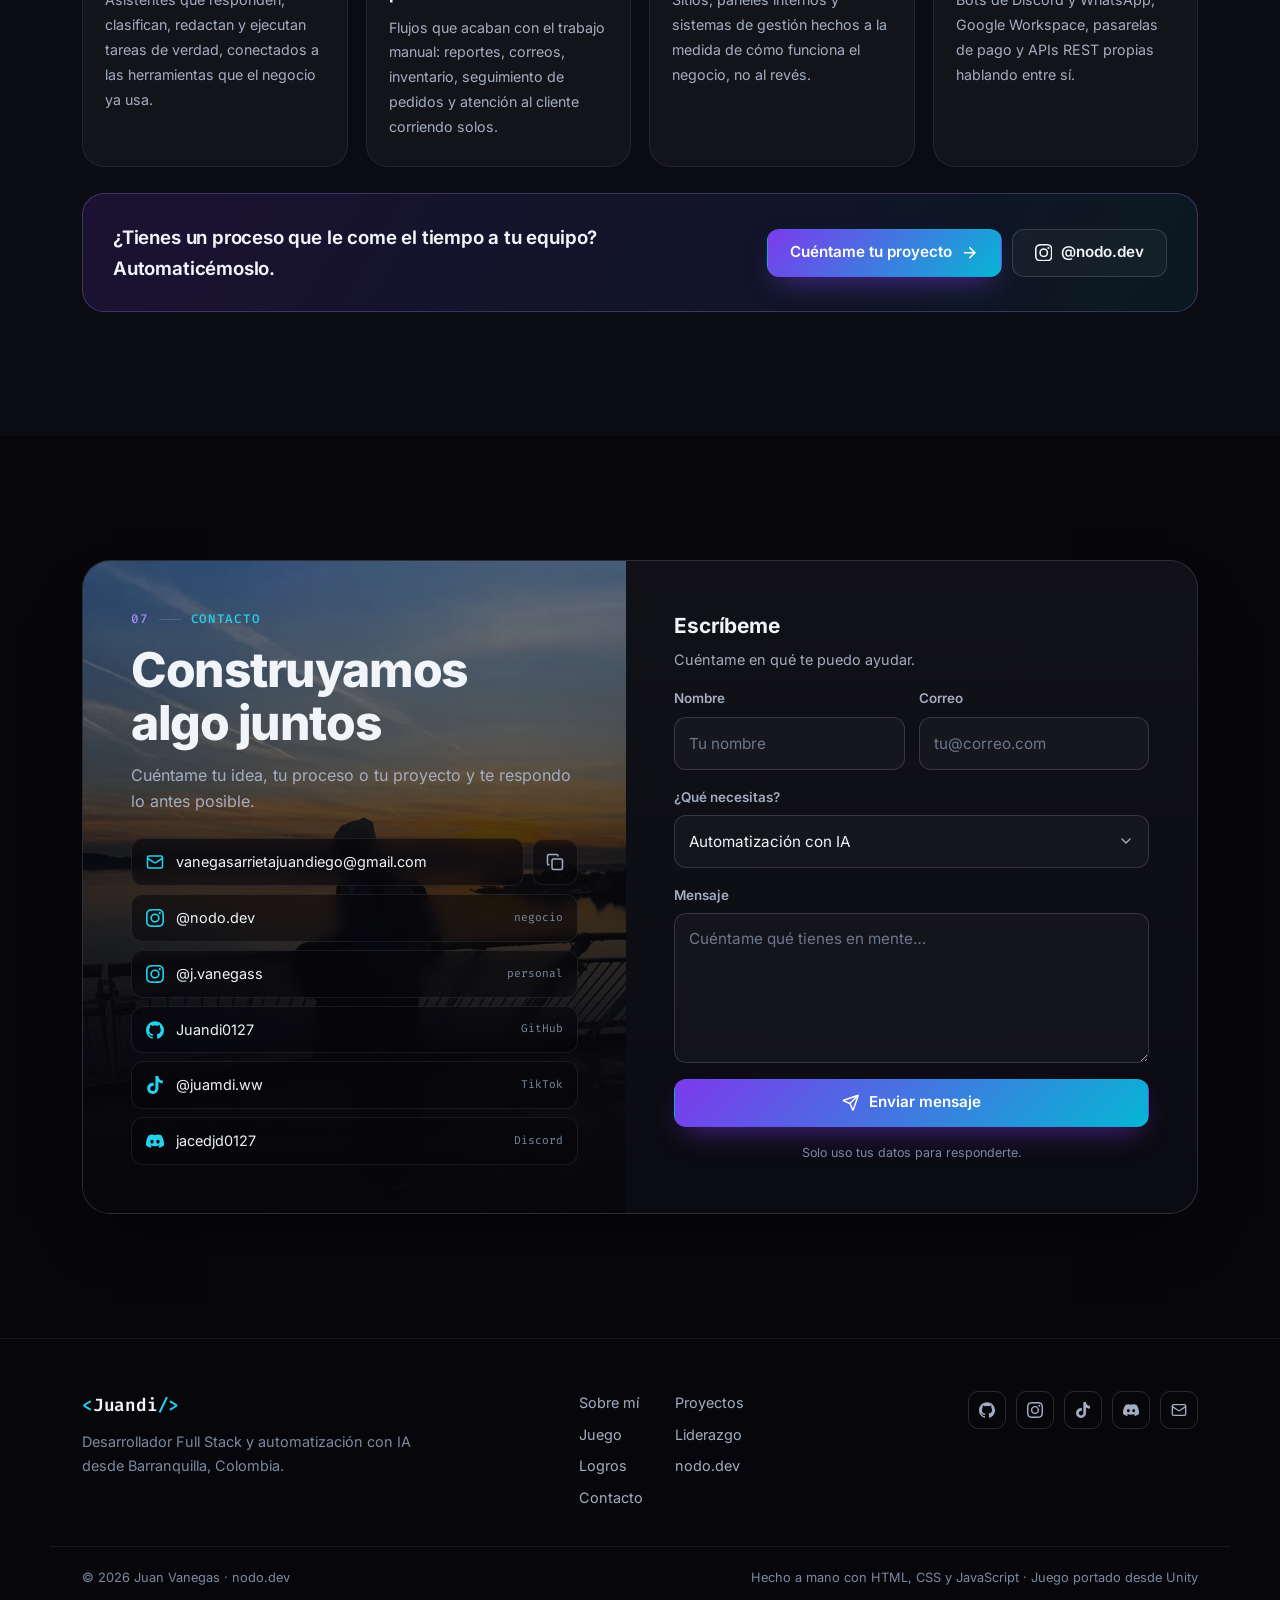
==== commit 385217cc: "Agregar el modelo SNESTE a los modelos de Naciones Unidas Co-Authored-By: Claude Opus 5 <noreply@ant" ====
--- a/index.html
+++ b/index.html
@@ -197,7 +197,7 @@
                     </div>
                     <div class="stat">
                         <dt data-en="Model UN conferences">Modelos de Naciones Unidas</dt>
-                        <dd>4</dd>
+                        <dd>5</dd>
                     </div>
                 </dl>
             </div>
@@ -676,7 +676,7 @@
                                     <p class="lead-org">NORMUN · Escuela Normal Superior del Distrito &nbsp;·&nbsp; MUNHURIBA · INETECODECOL, Soledad</p>
                                 </div>
                             </div>
-                            <p class="lead-text" data-en="Four Model UN conferences: two at MUNHURIBA and two at NORMUN. In 2025 I chaired the Colombia committee and in 2026 the DISEC committee (Disarmament and International Security) — moderating debate, running the votes and guiding the delegations to a final resolution. In August 2026 I went back to MUNHURIBA and was recognized for my outstanding participation.">Cuatro participaciones en modelos de la ONU: dos en MUNHURIBA y dos en NORMUN. En 2025 presidí la Comisión Colombia y en 2026 la comisión DISEC (Desarme y Seguridad Internacional): moderar el debate, dirigir las votaciones y guiar a las delegaciones hasta la resolución final. En agosto de 2026 volví a MUNHURIBA y recibí un reconocimiento por mi participación destacada.</p>
+                            <p class="lead-text" data-en="Five Model UN conferences: two at MUNHURIBA, two at NORMUN and SNESTE, which is held in English. In 2025 I chaired the Colombia committee and in 2026 the DISEC committee (Disarmament and International Security) — moderating debate, running the votes and guiding the delegations to a final resolution. In August 2026 I went back to MUNHURIBA and was recognized for my outstanding participation.">Cinco participaciones en modelos de la ONU: dos en MUNHURIBA, dos en NORMUN y el SNESTE, que se debate en inglés. En 2025 presidí la Comisión Colombia y en 2026 la comisión DISEC (Desarme y Seguridad Internacional): moderar el debate, dirigir las votaciones y guiar a las delegaciones hasta la resolución final. En agosto de 2026 volví a MUNHURIBA y recibí un reconocimiento por mi participación destacada.</p>
                             <div class="lead-links">
                                 <a class="btn btn-ghost btn-sm" href="#logros">
                                     <svg class="icon" aria-hidden="true"><use href="static/img/icons.svg#award"></use></svg>
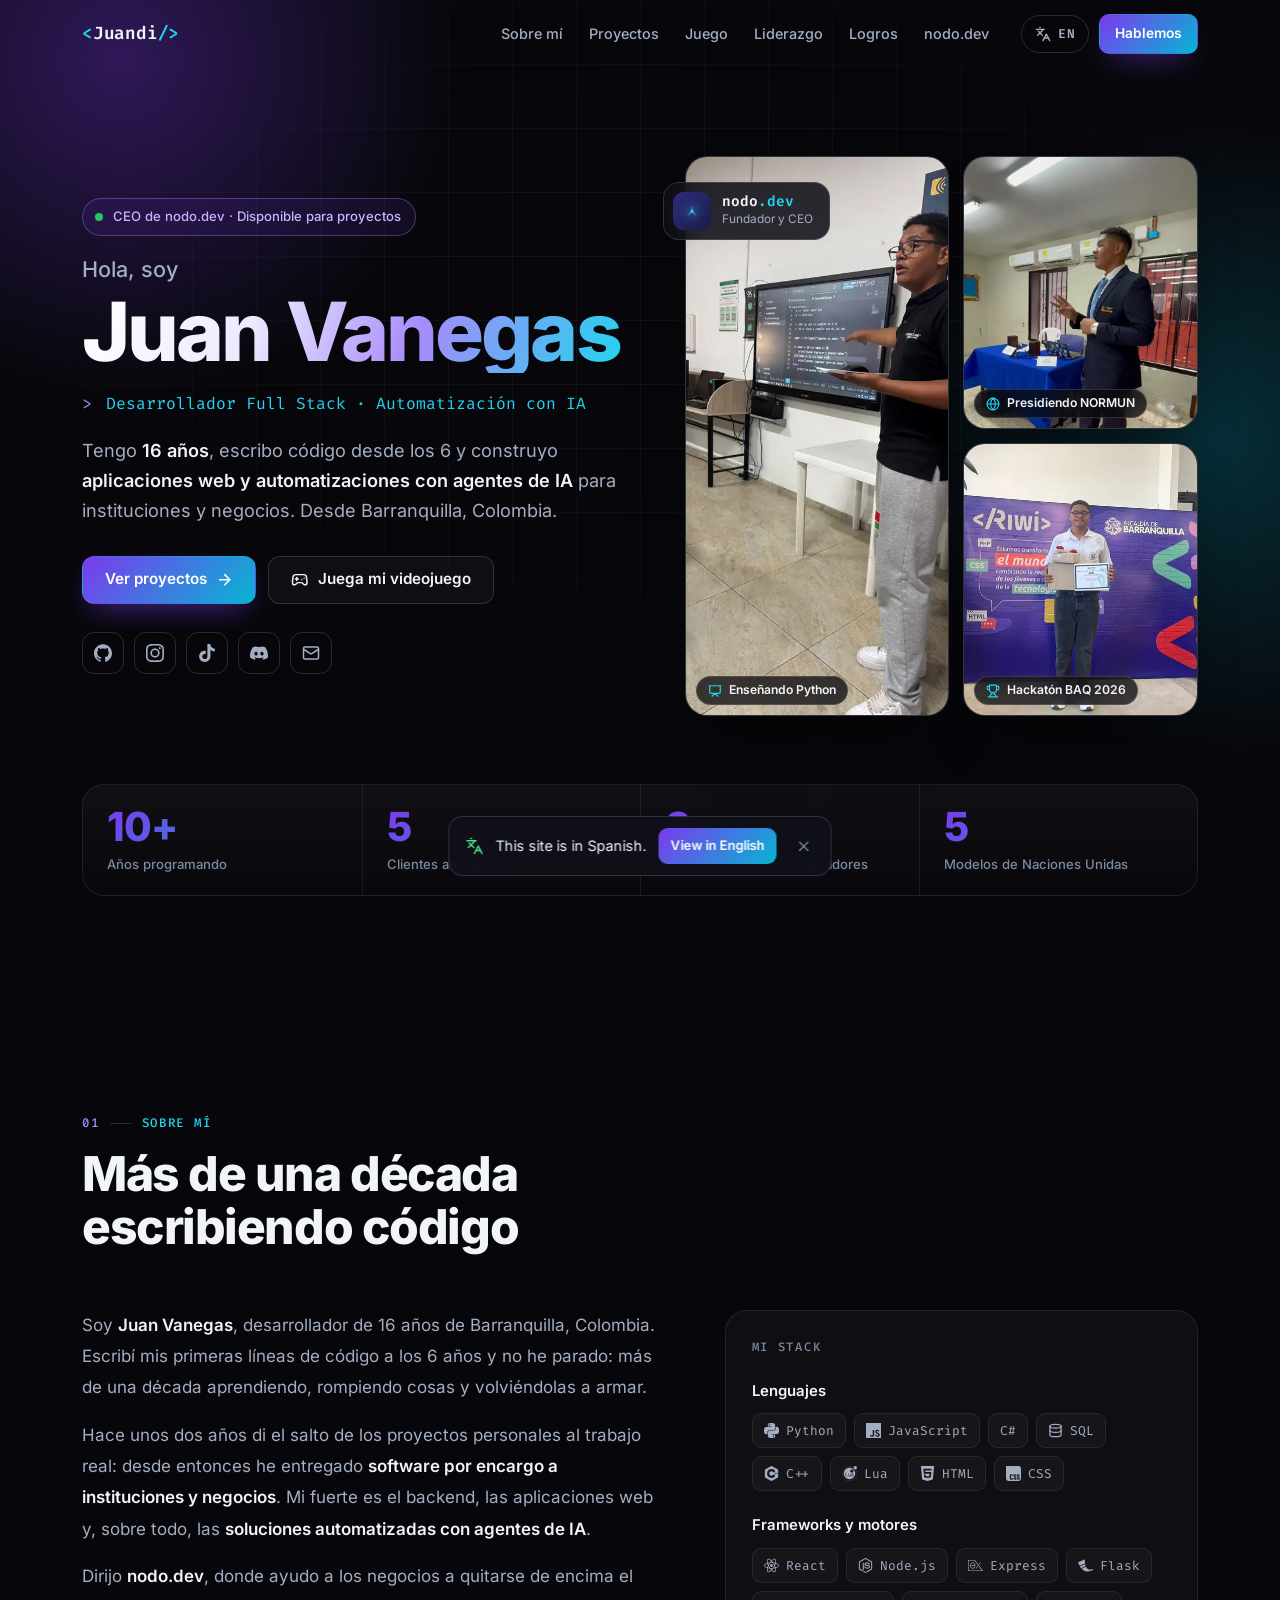
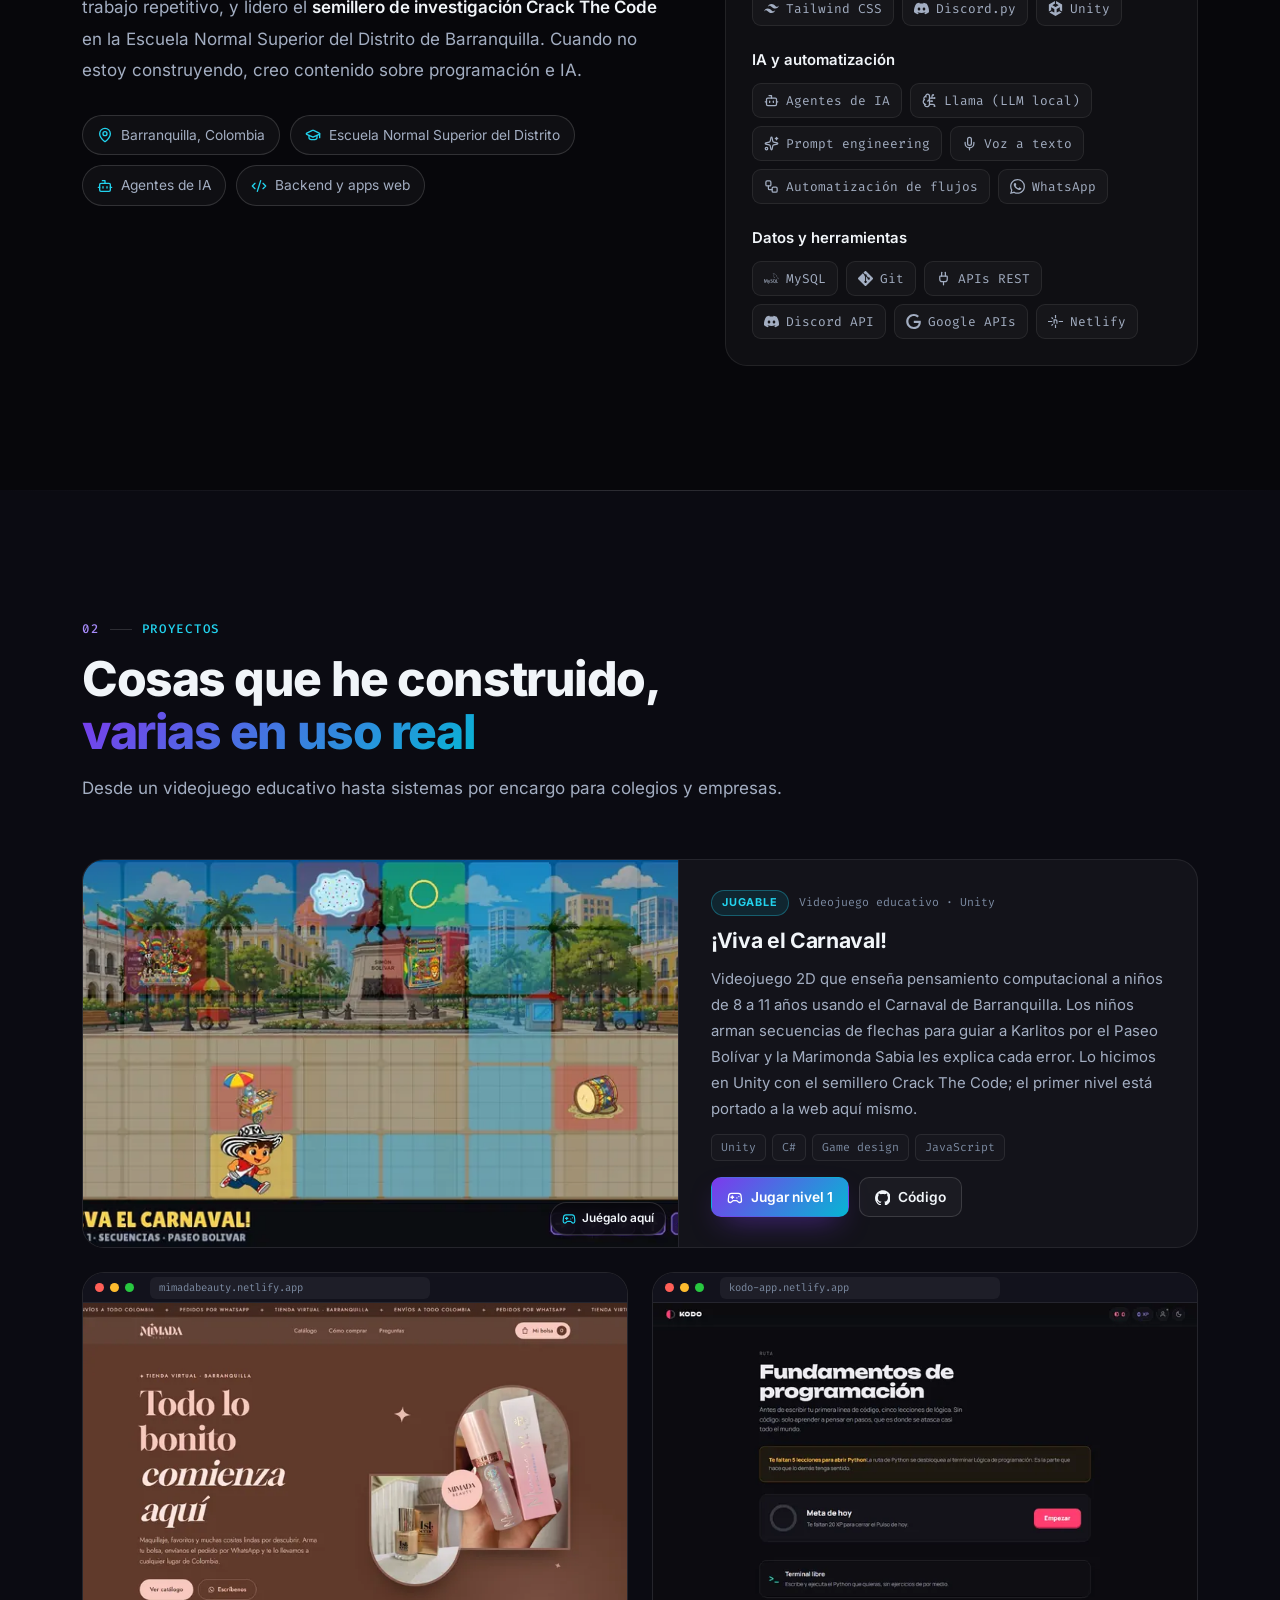
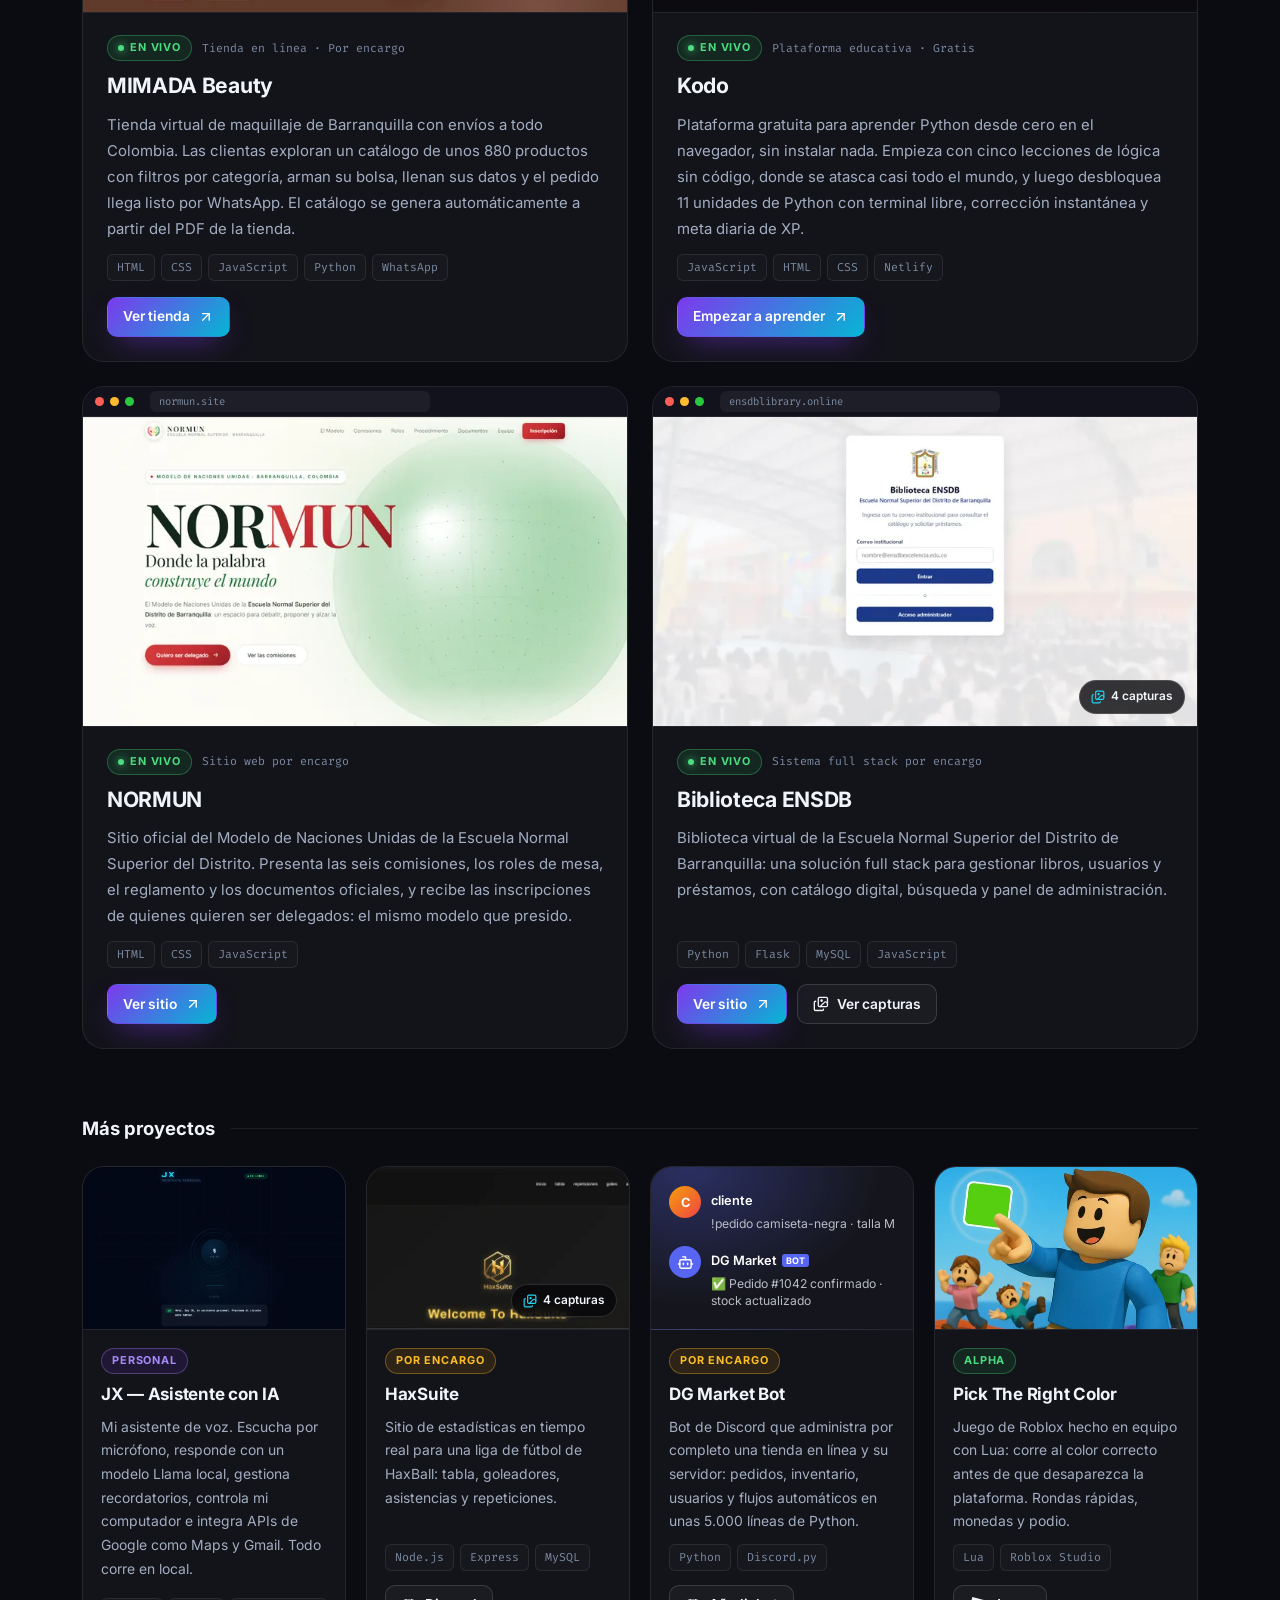
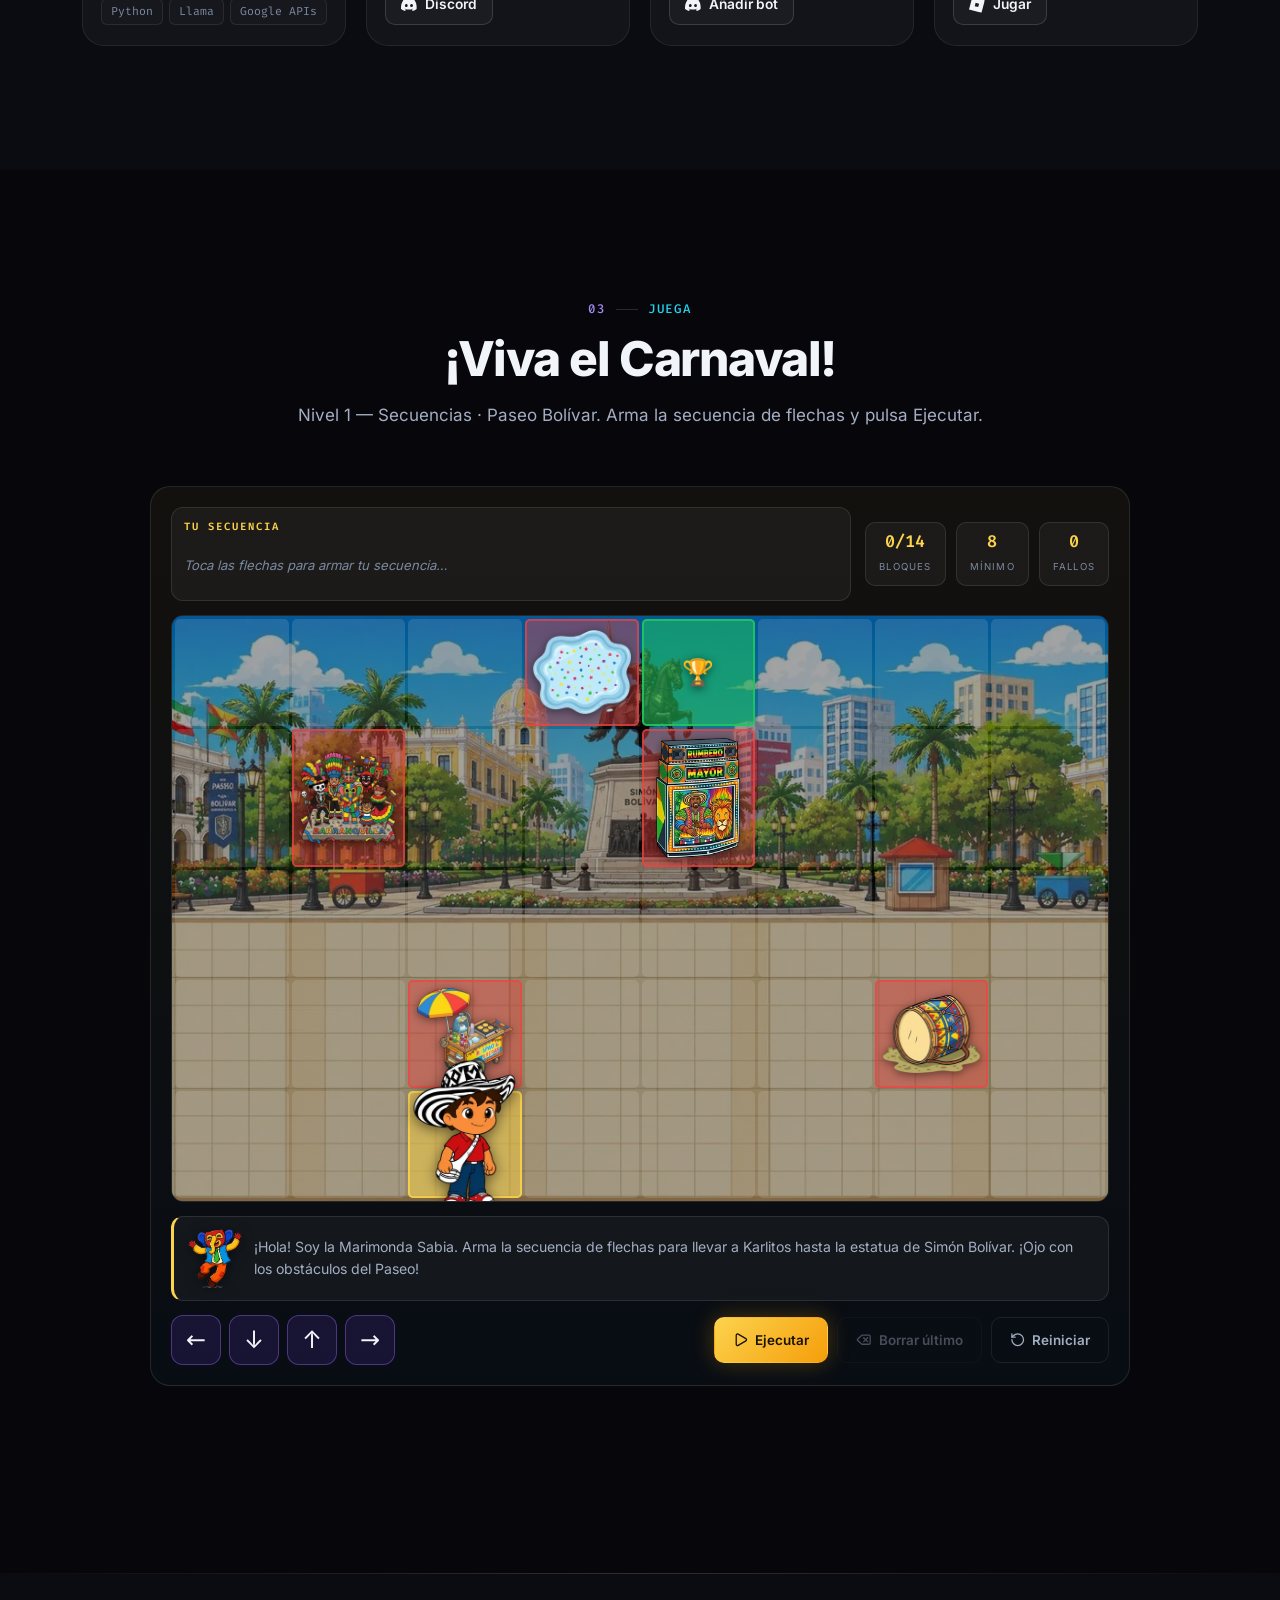
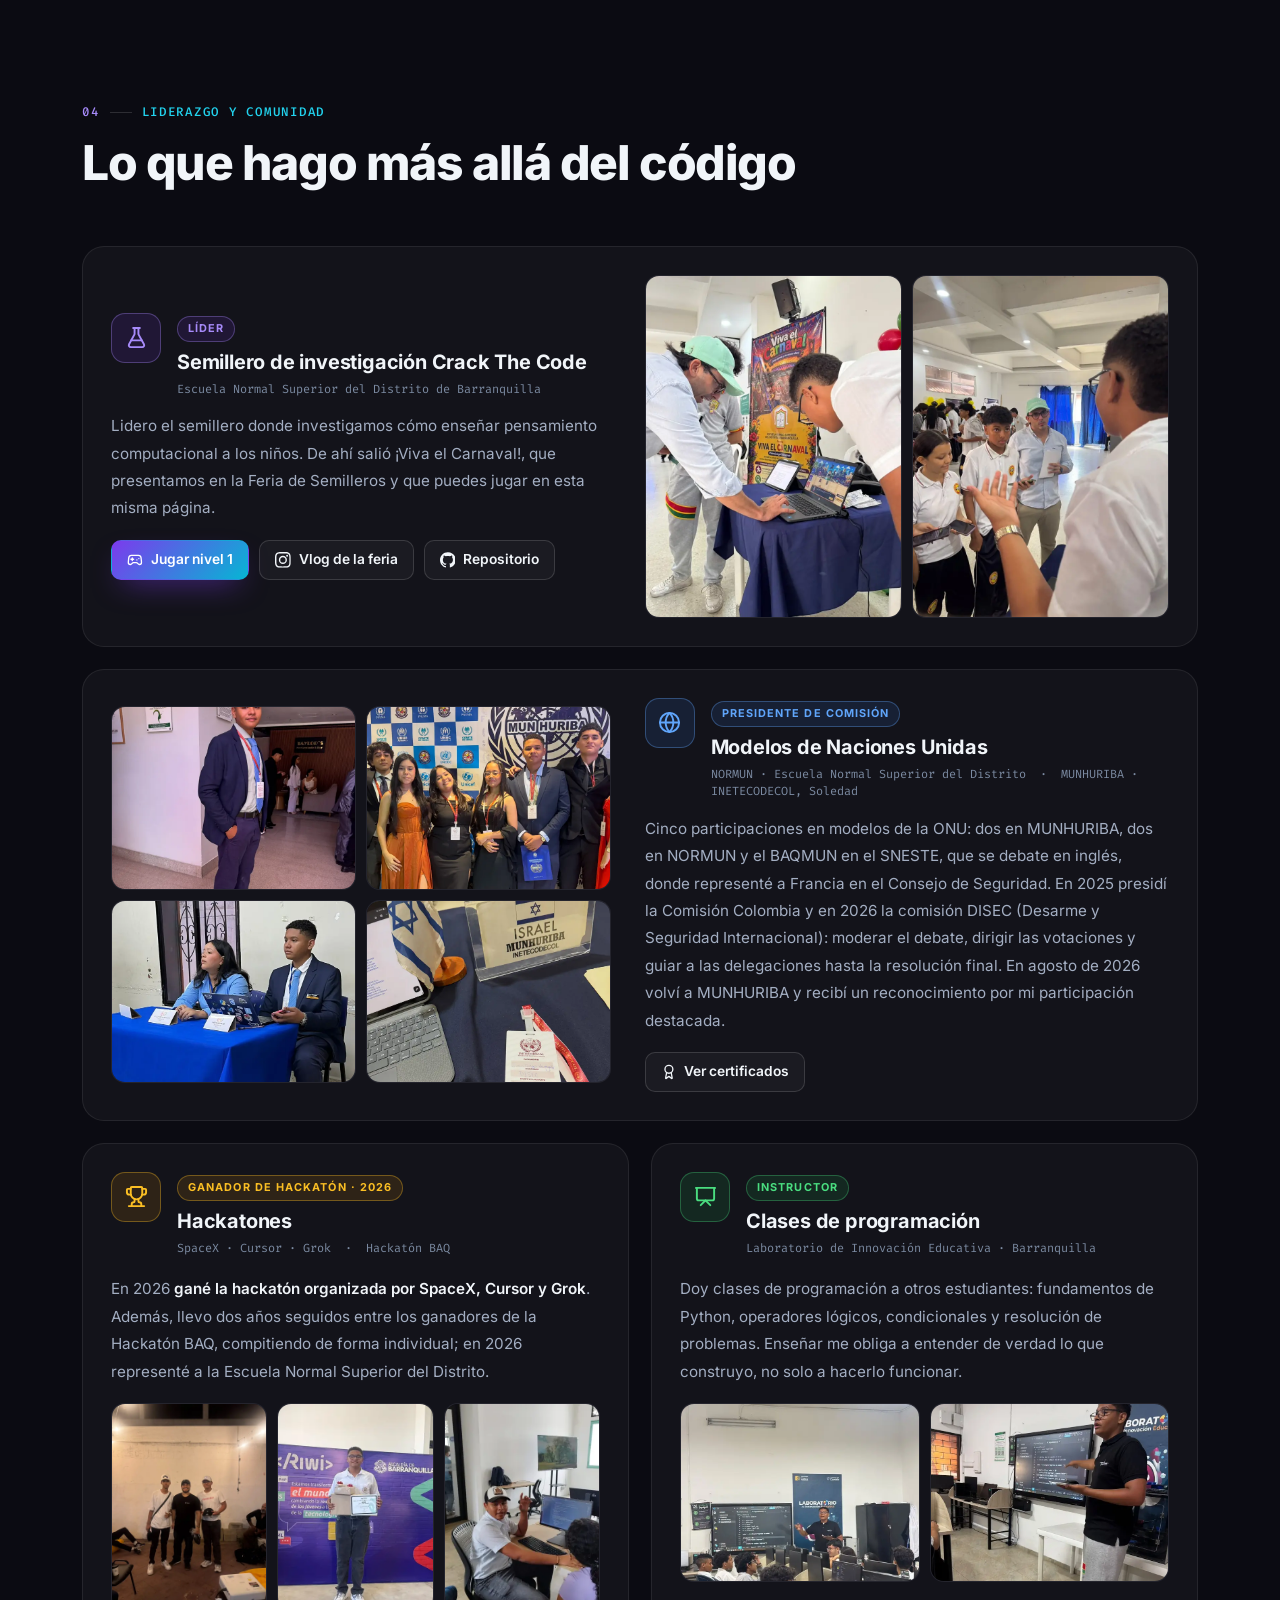
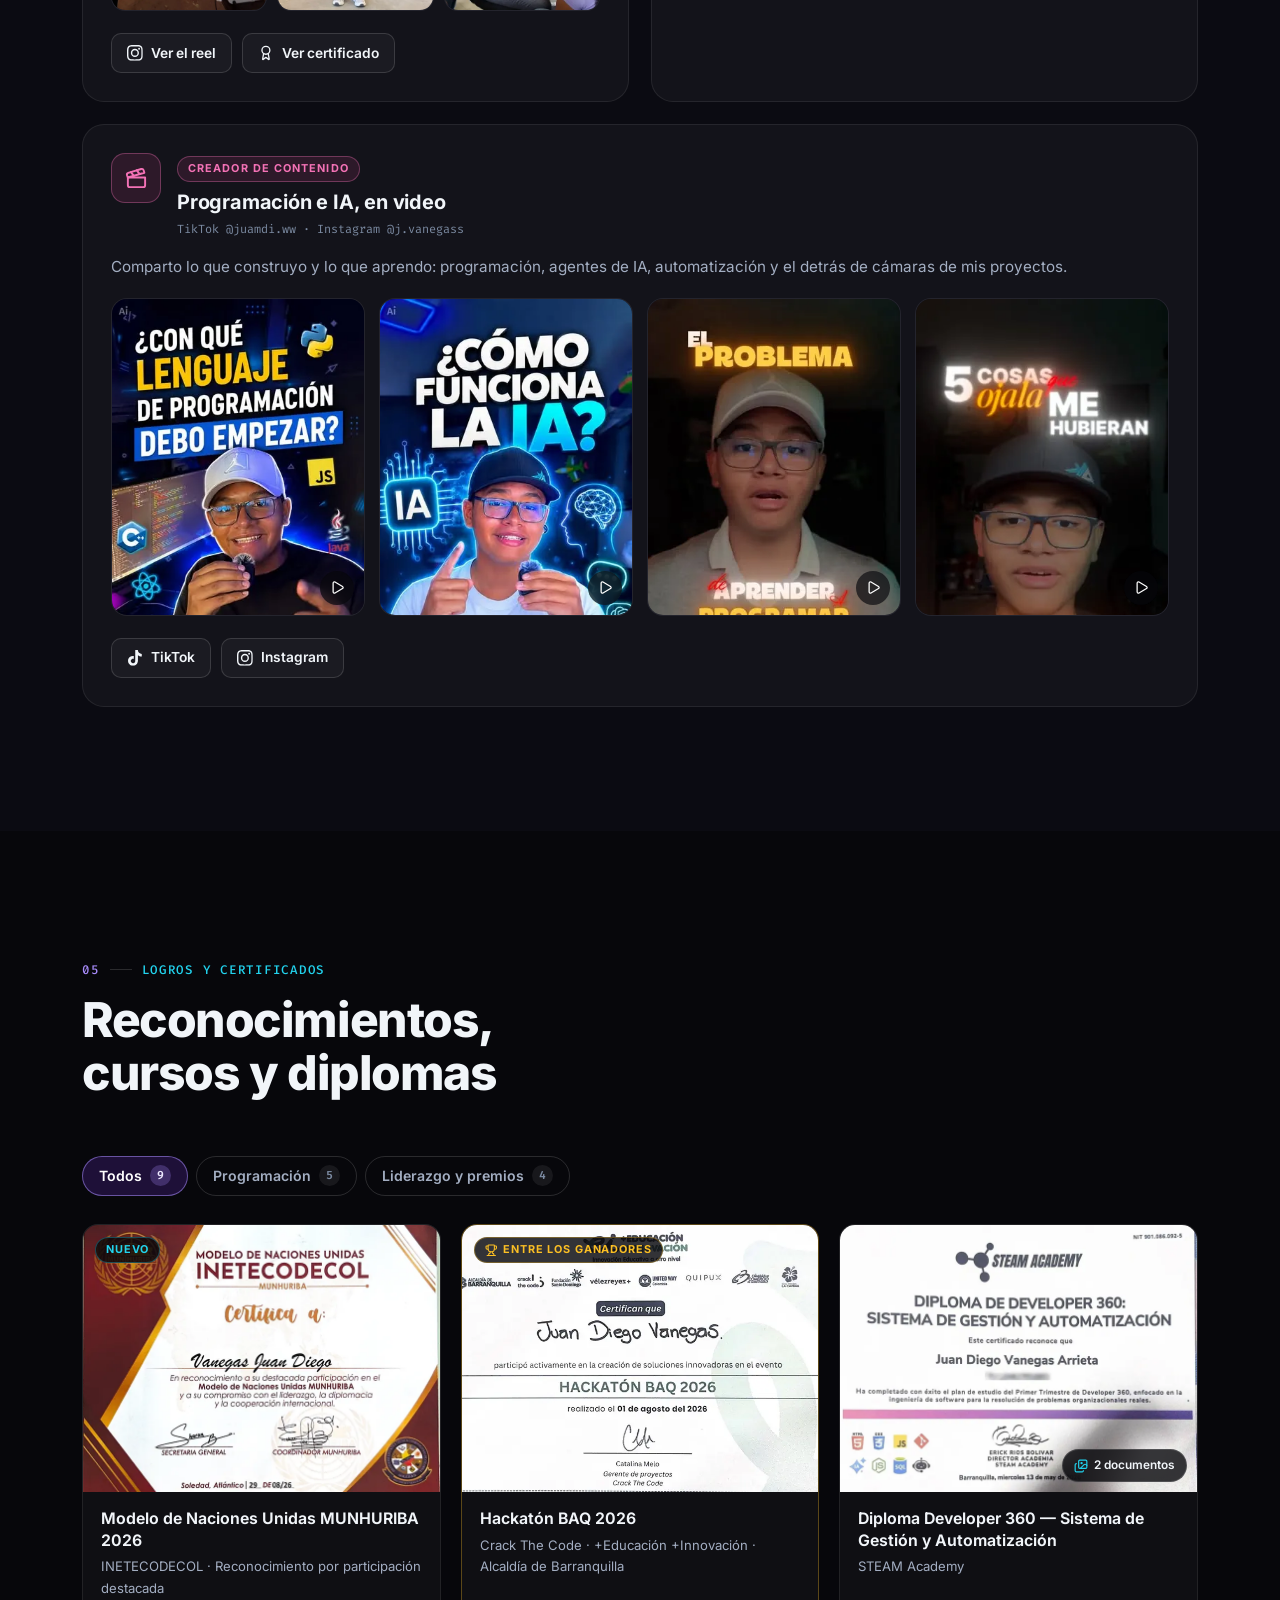
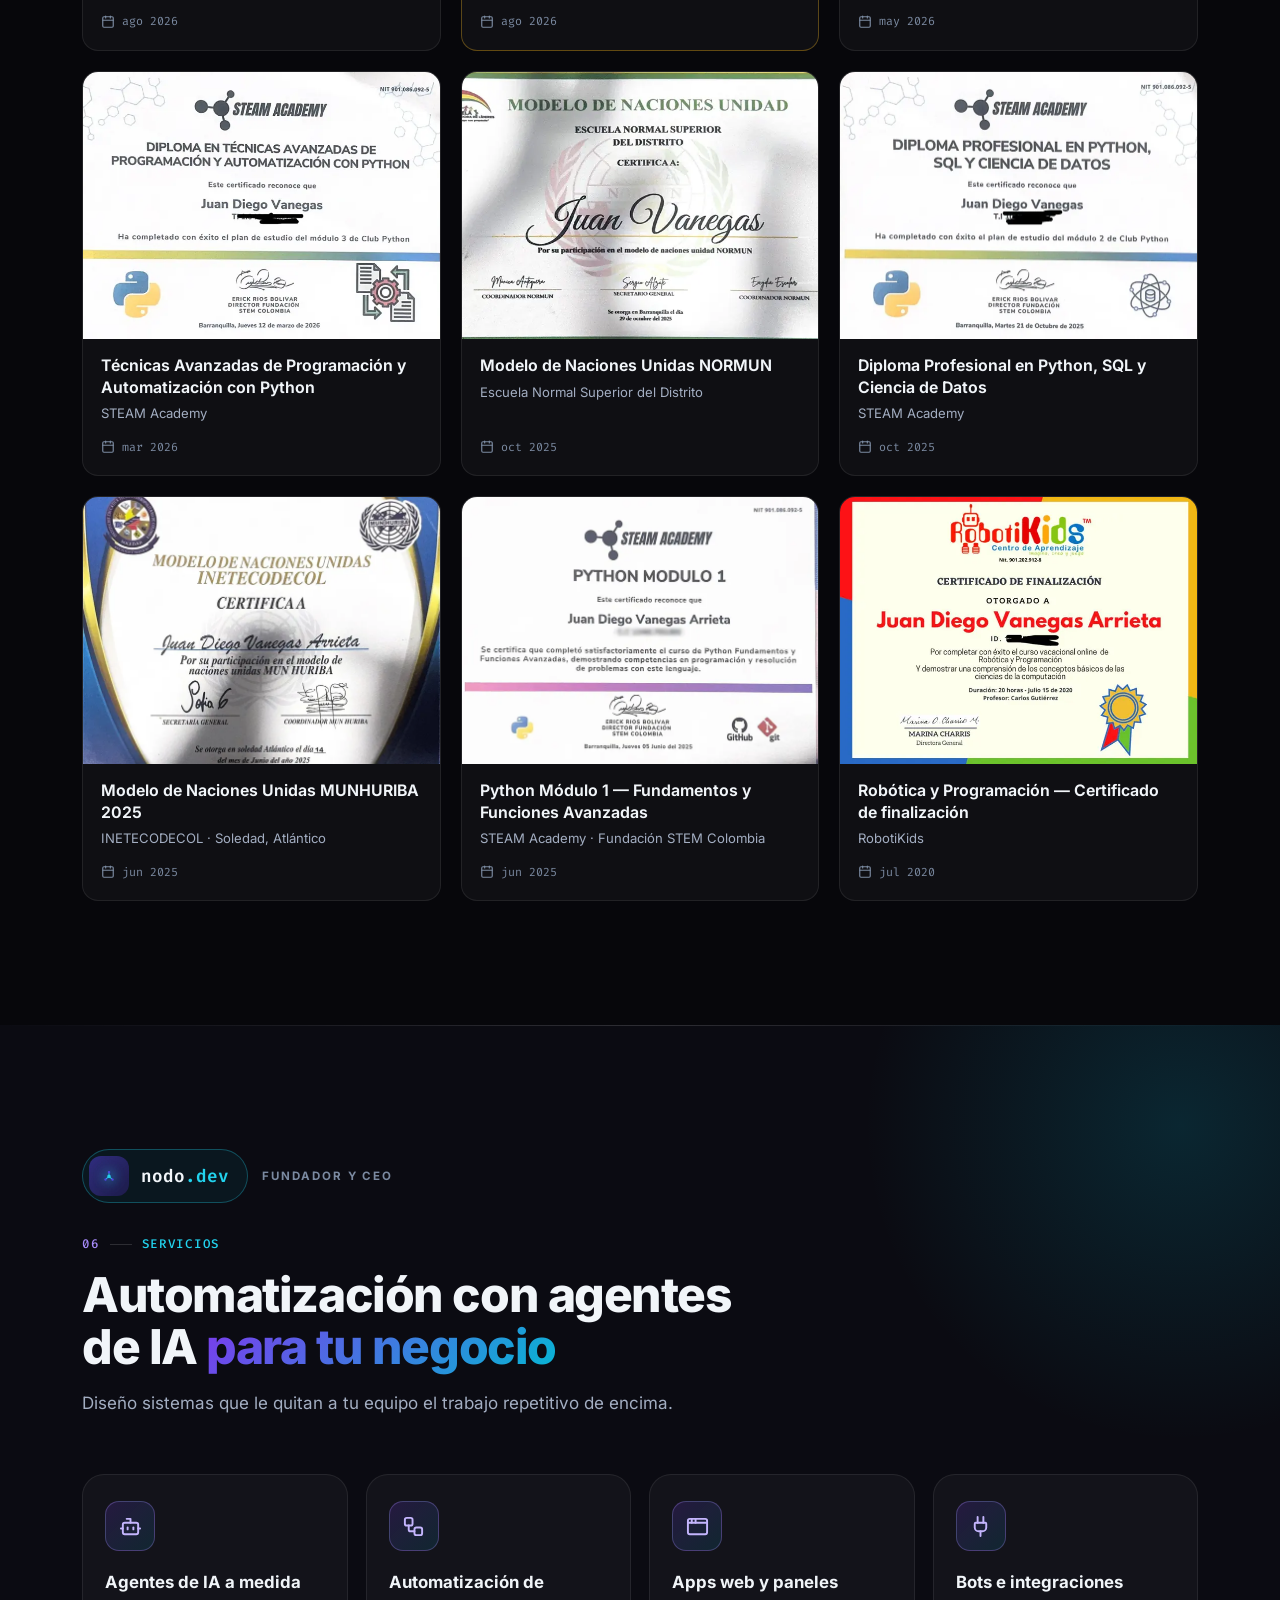
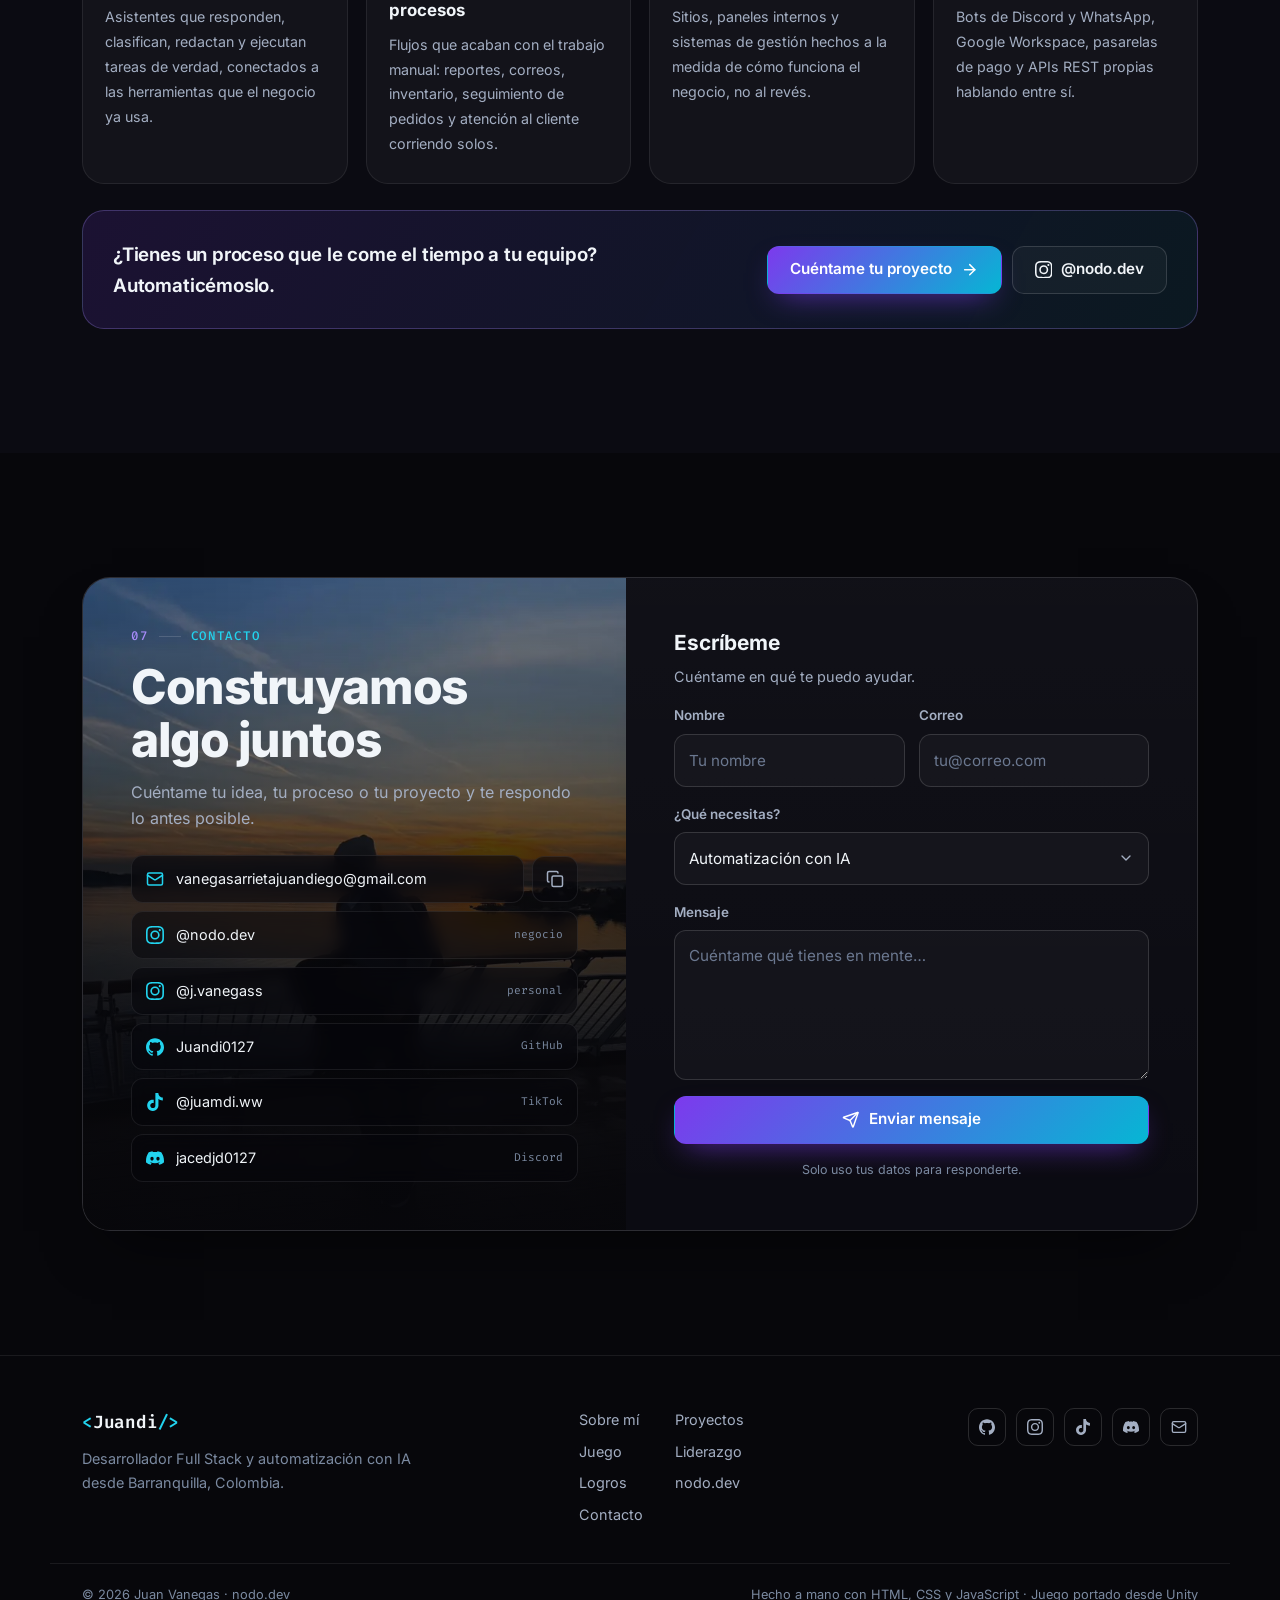
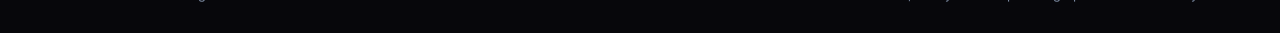
==== commit d7851c73: "Precisar el BAQMUN en el SNESTE: Consejo de Seguridad, delegación de Francia Co-Authored-By: Claude " ====
--- a/index.html
+++ b/index.html
@@ -676,7 +676,7 @@
                                     <p class="lead-org">NORMUN · Escuela Normal Superior del Distrito &nbsp;·&nbsp; MUNHURIBA · INETECODECOL, Soledad</p>
                                 </div>
                             </div>
-                            <p class="lead-text" data-en="Five Model UN conferences: two at MUNHURIBA, two at NORMUN and SNESTE, which is held in English. In 2025 I chaired the Colombia committee and in 2026 the DISEC committee (Disarmament and International Security) — moderating debate, running the votes and guiding the delegations to a final resolution. In August 2026 I went back to MUNHURIBA and was recognized for my outstanding participation.">Cinco participaciones en modelos de la ONU: dos en MUNHURIBA, dos en NORMUN y el SNESTE, que se debate en inglés. En 2025 presidí la Comisión Colombia y en 2026 la comisión DISEC (Desarme y Seguridad Internacional): moderar el debate, dirigir las votaciones y guiar a las delegaciones hasta la resolución final. En agosto de 2026 volví a MUNHURIBA y recibí un reconocimiento por mi participación destacada.</p>
+                            <p class="lead-text" data-en="Five Model UN conferences: two at MUNHURIBA, two at NORMUN and BAQMUN at SNESTE, held in English, where I represented France on the Security Council. In 2025 I chaired the Colombia committee and in 2026 the DISEC committee (Disarmament and International Security) — moderating debate, running the votes and guiding the delegations to a final resolution. In August 2026 I went back to MUNHURIBA and was recognized for my outstanding participation.">Cinco participaciones en modelos de la ONU: dos en MUNHURIBA, dos en NORMUN y el BAQMUN en el SNESTE, que se debate en inglés, donde representé a Francia en el Consejo de Seguridad. En 2025 presidí la Comisión Colombia y en 2026 la comisión DISEC (Desarme y Seguridad Internacional): moderar el debate, dirigir las votaciones y guiar a las delegaciones hasta la resolución final. En agosto de 2026 volví a MUNHURIBA y recibí un reconocimiento por mi participación destacada.</p>
                             <div class="lead-links">
                                 <a class="btn btn-ghost btn-sm" href="#logros">
                                     <svg class="icon" aria-hidden="true"><use href="static/img/icons.svg#award"></use></svg>
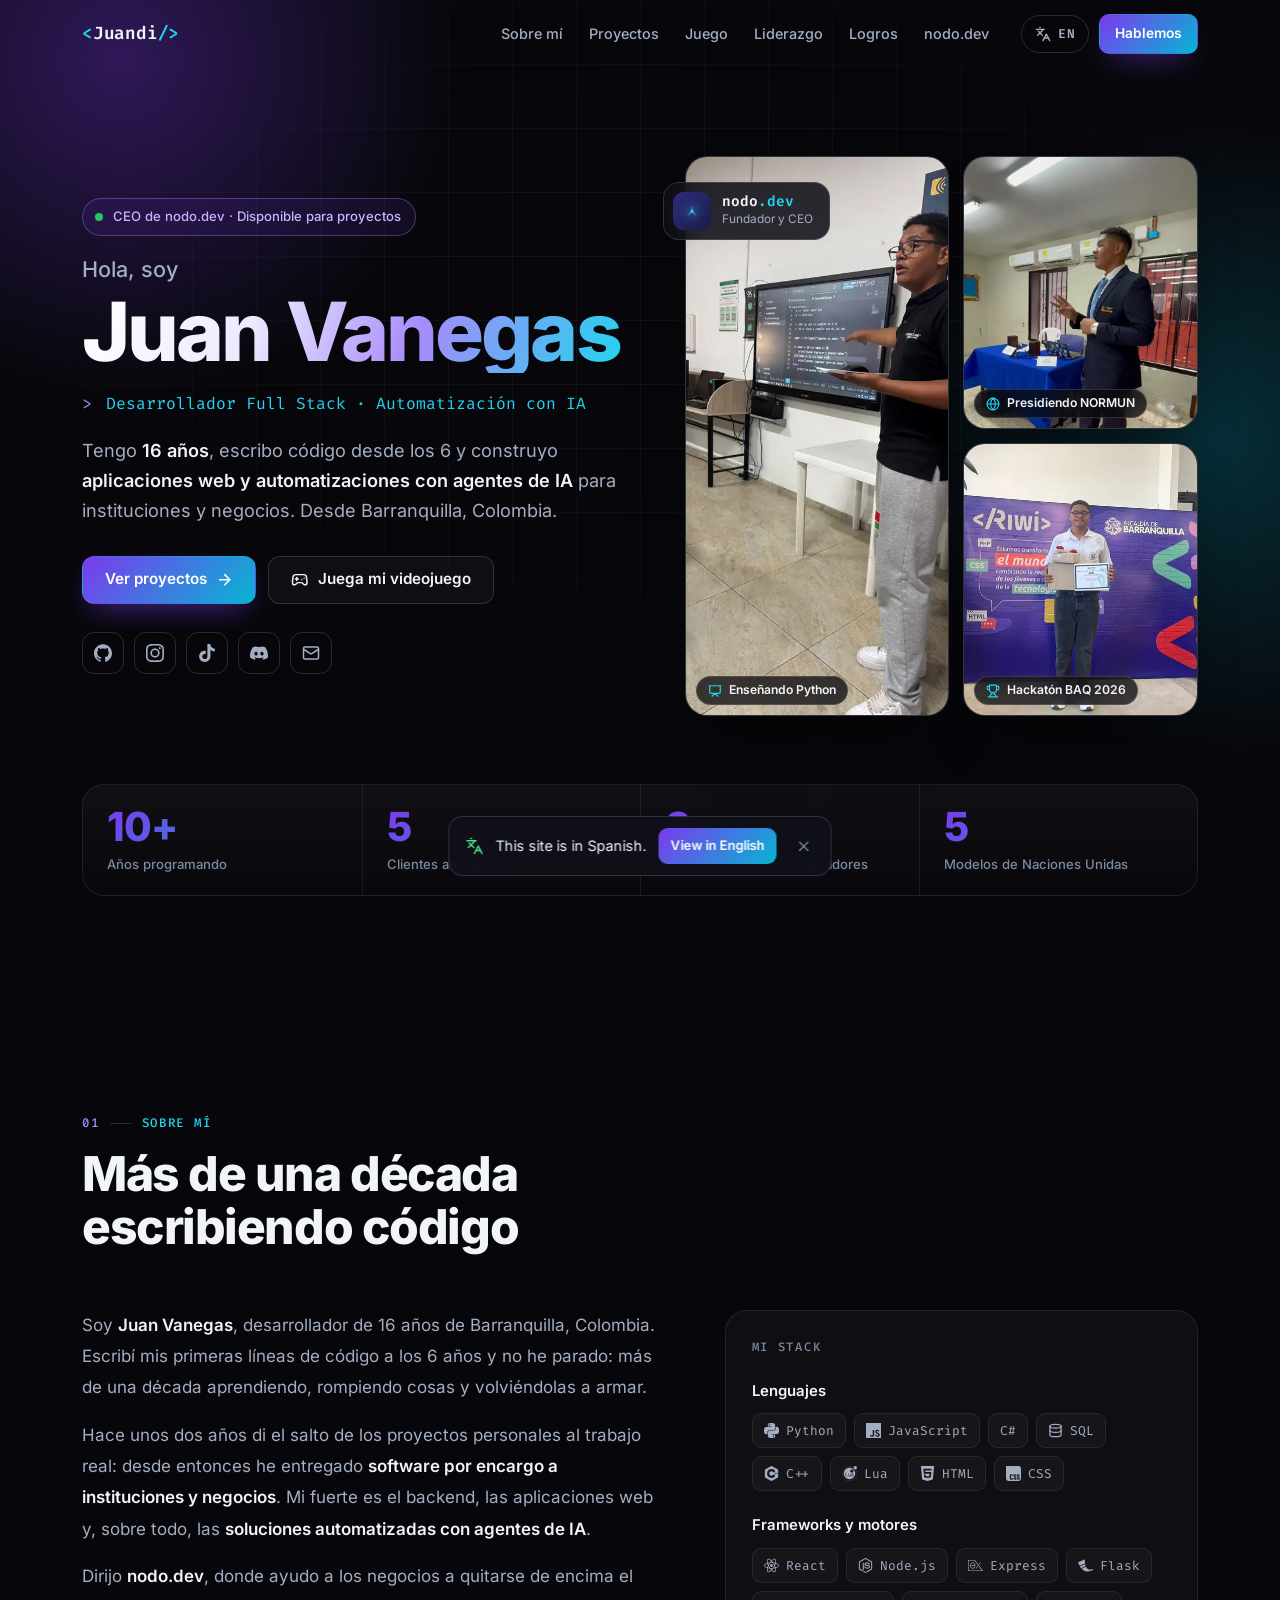
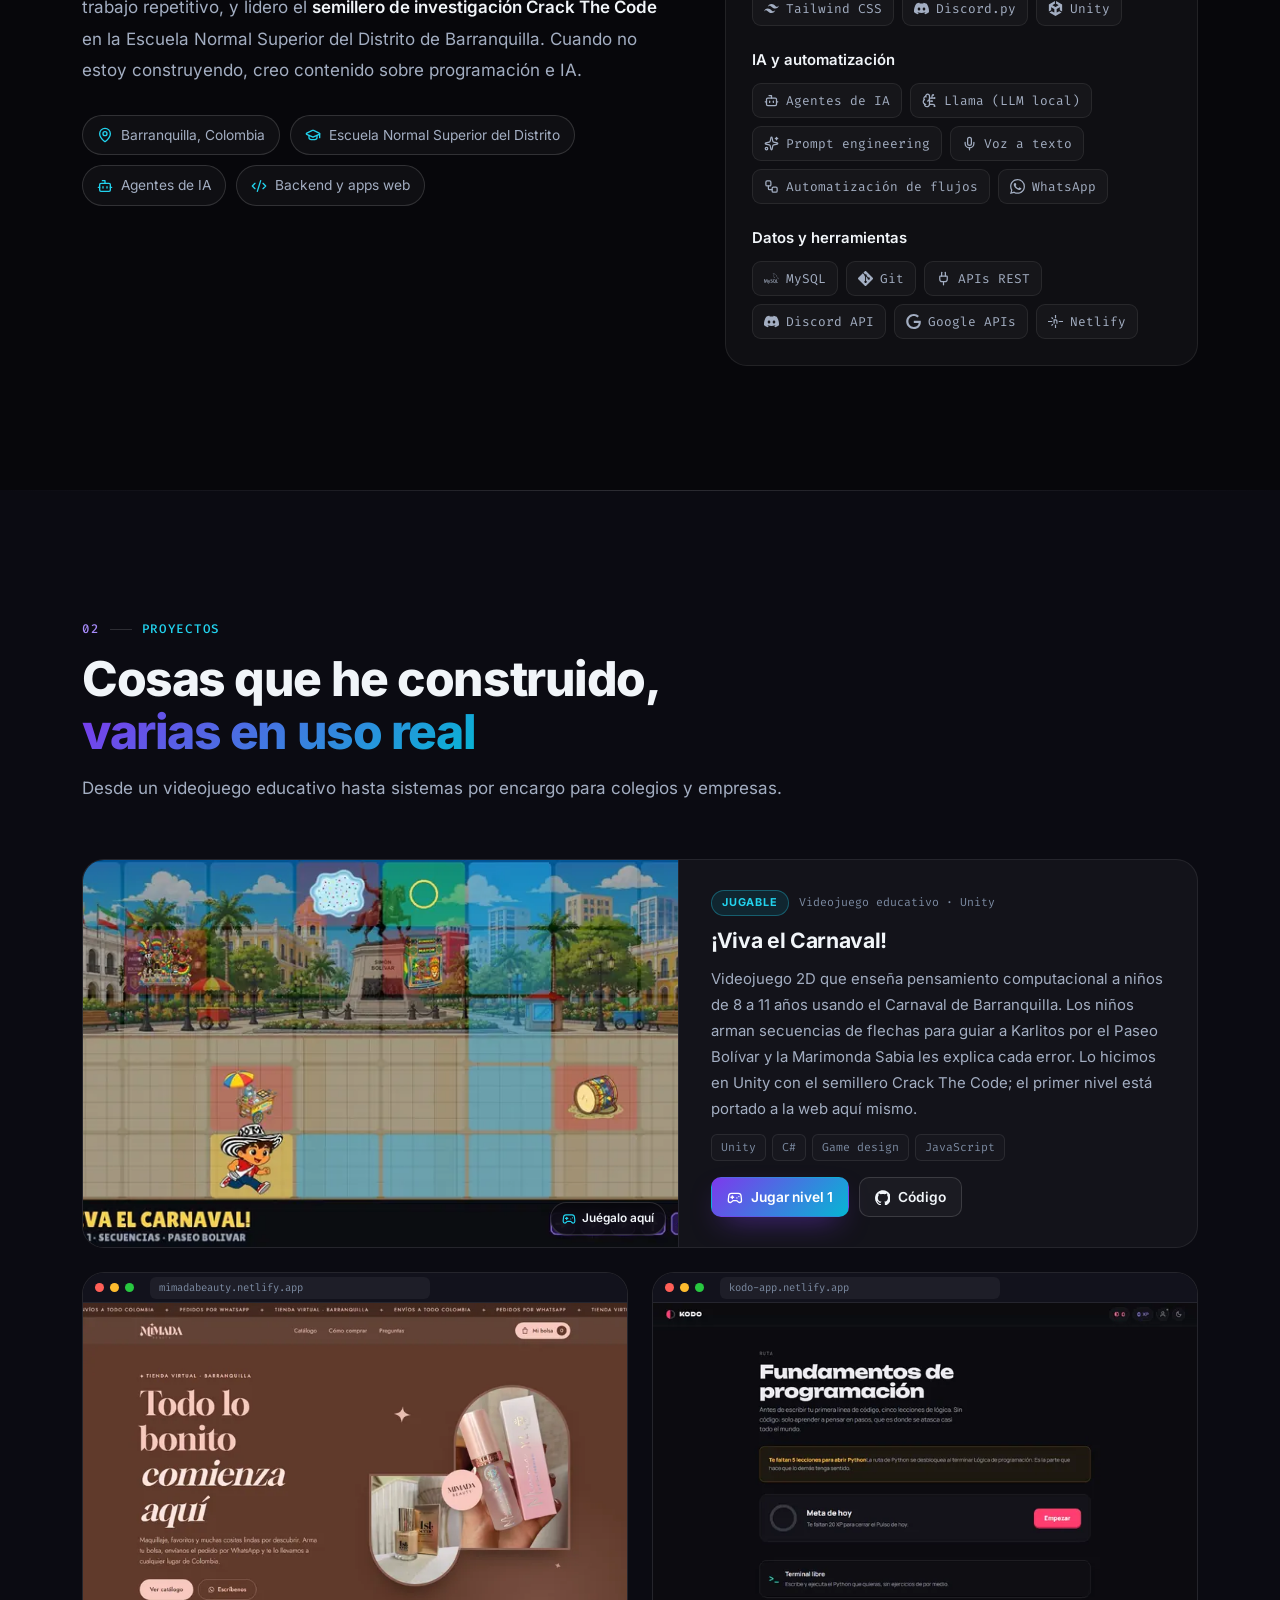
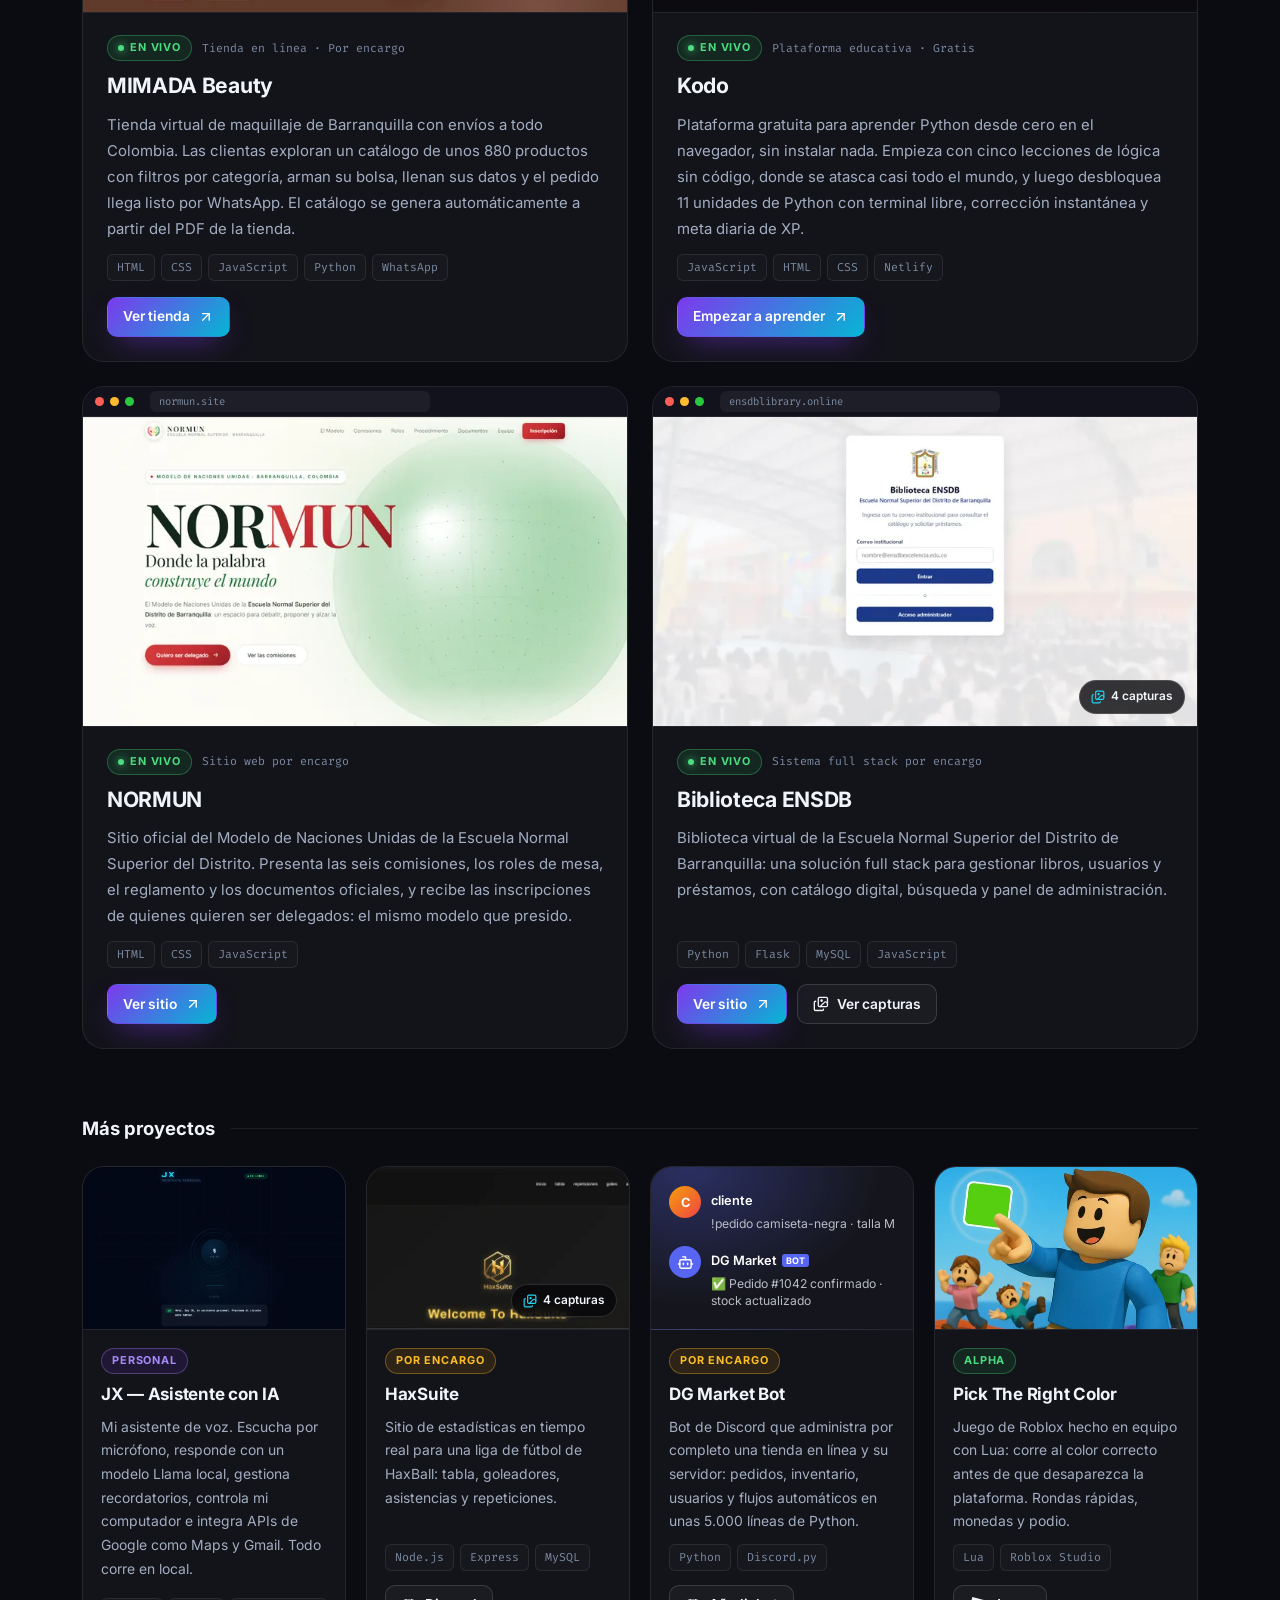
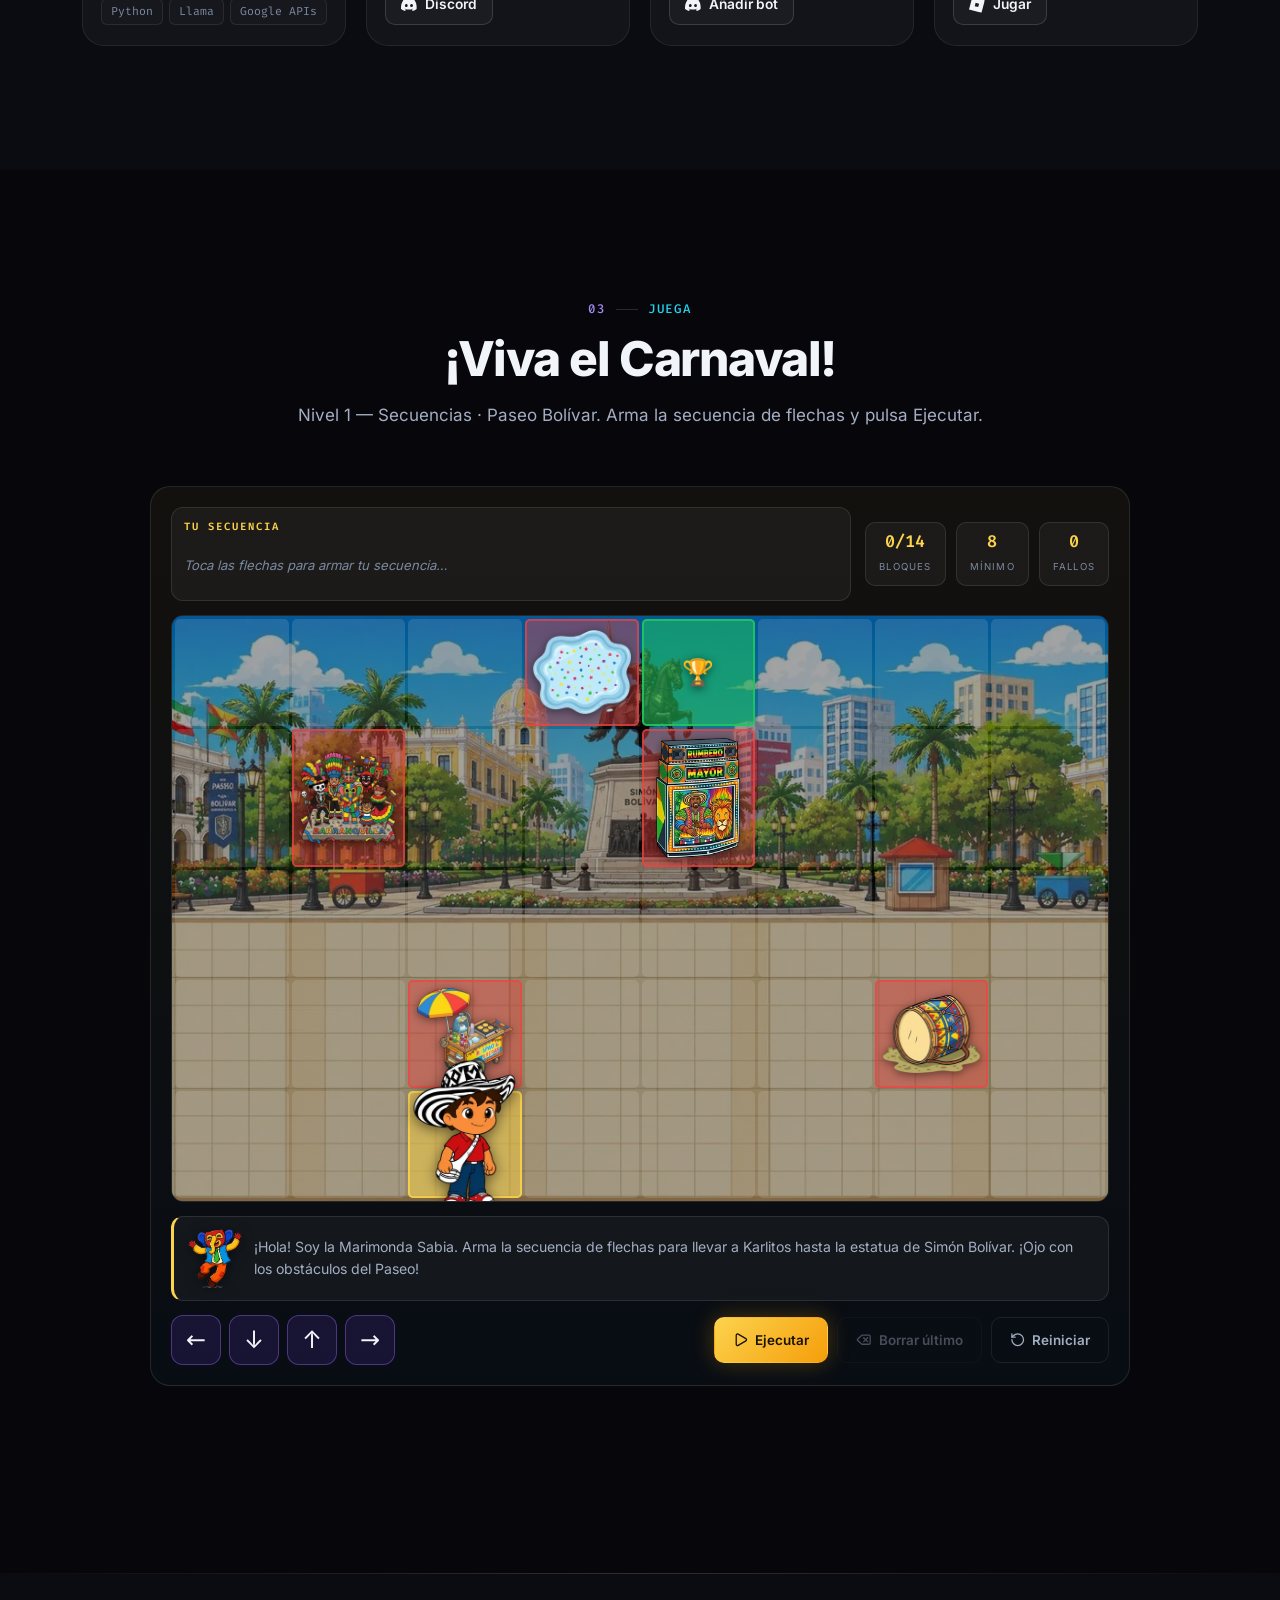
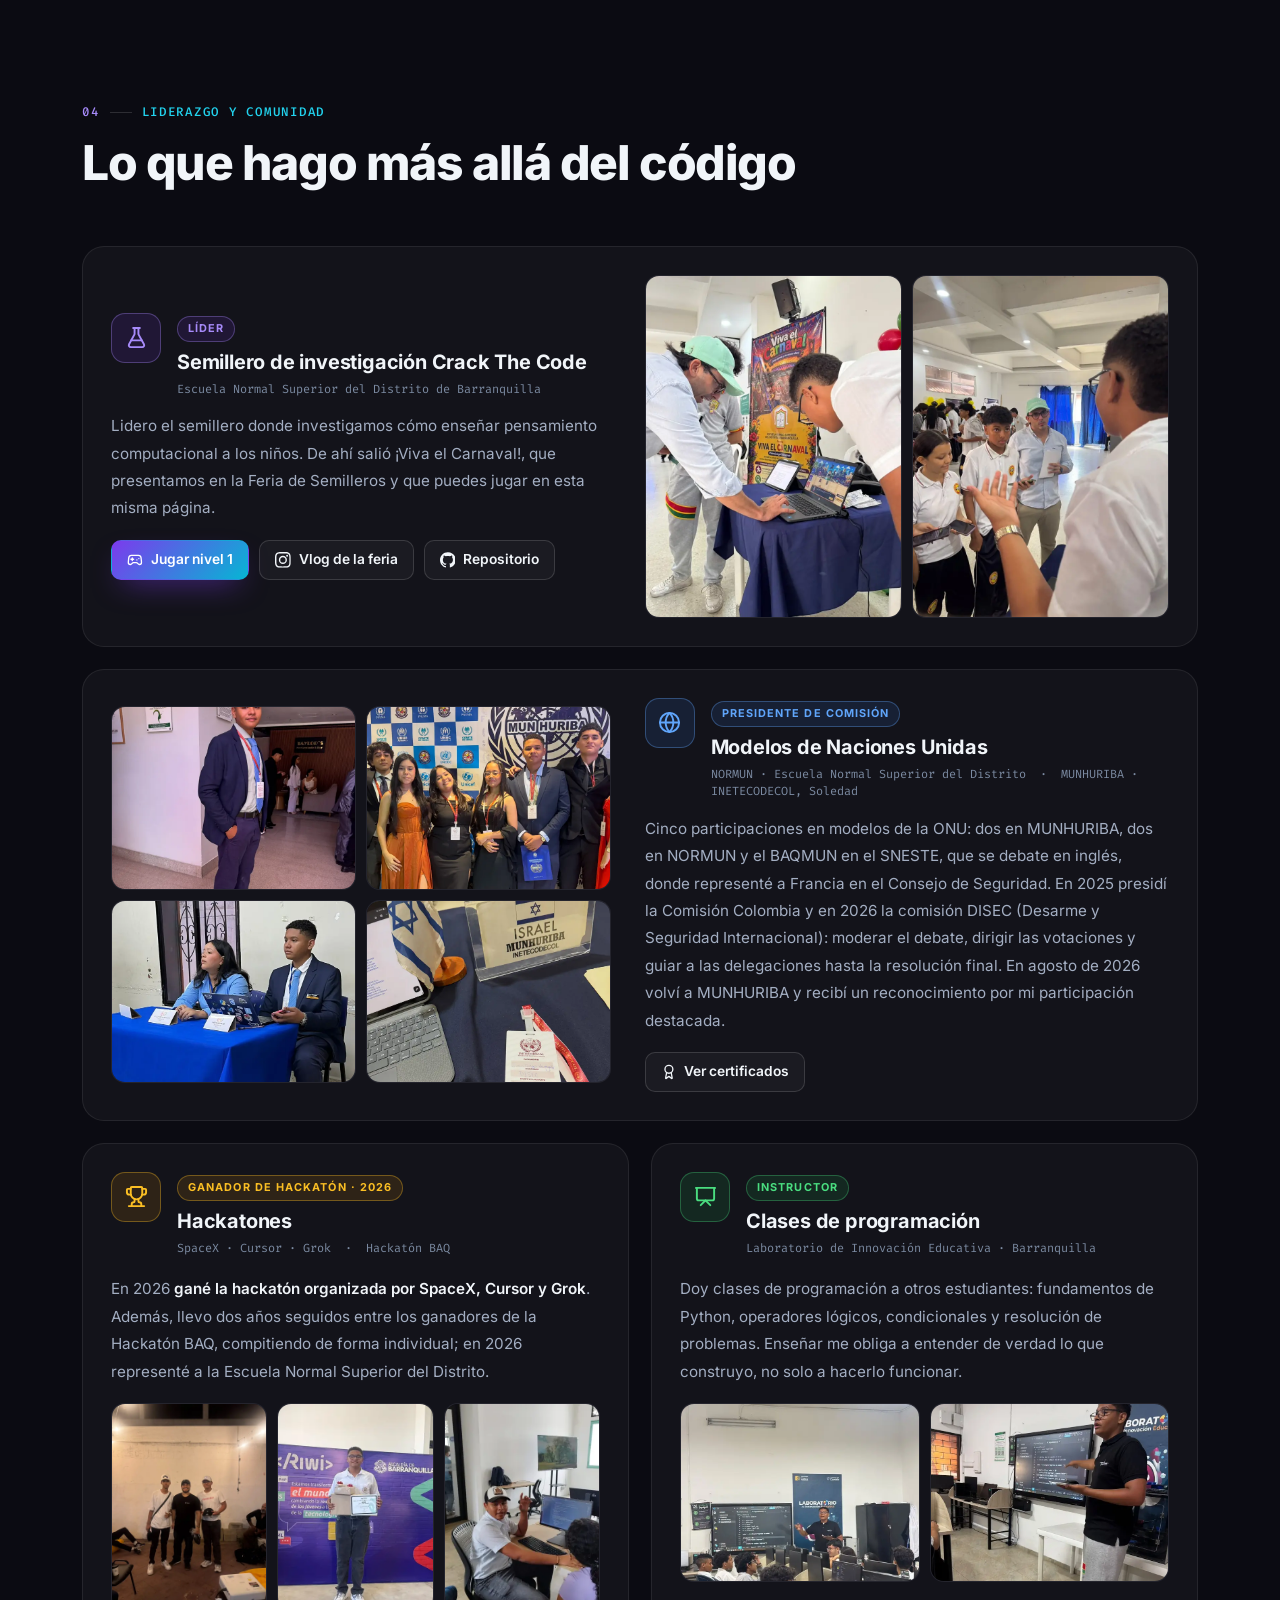
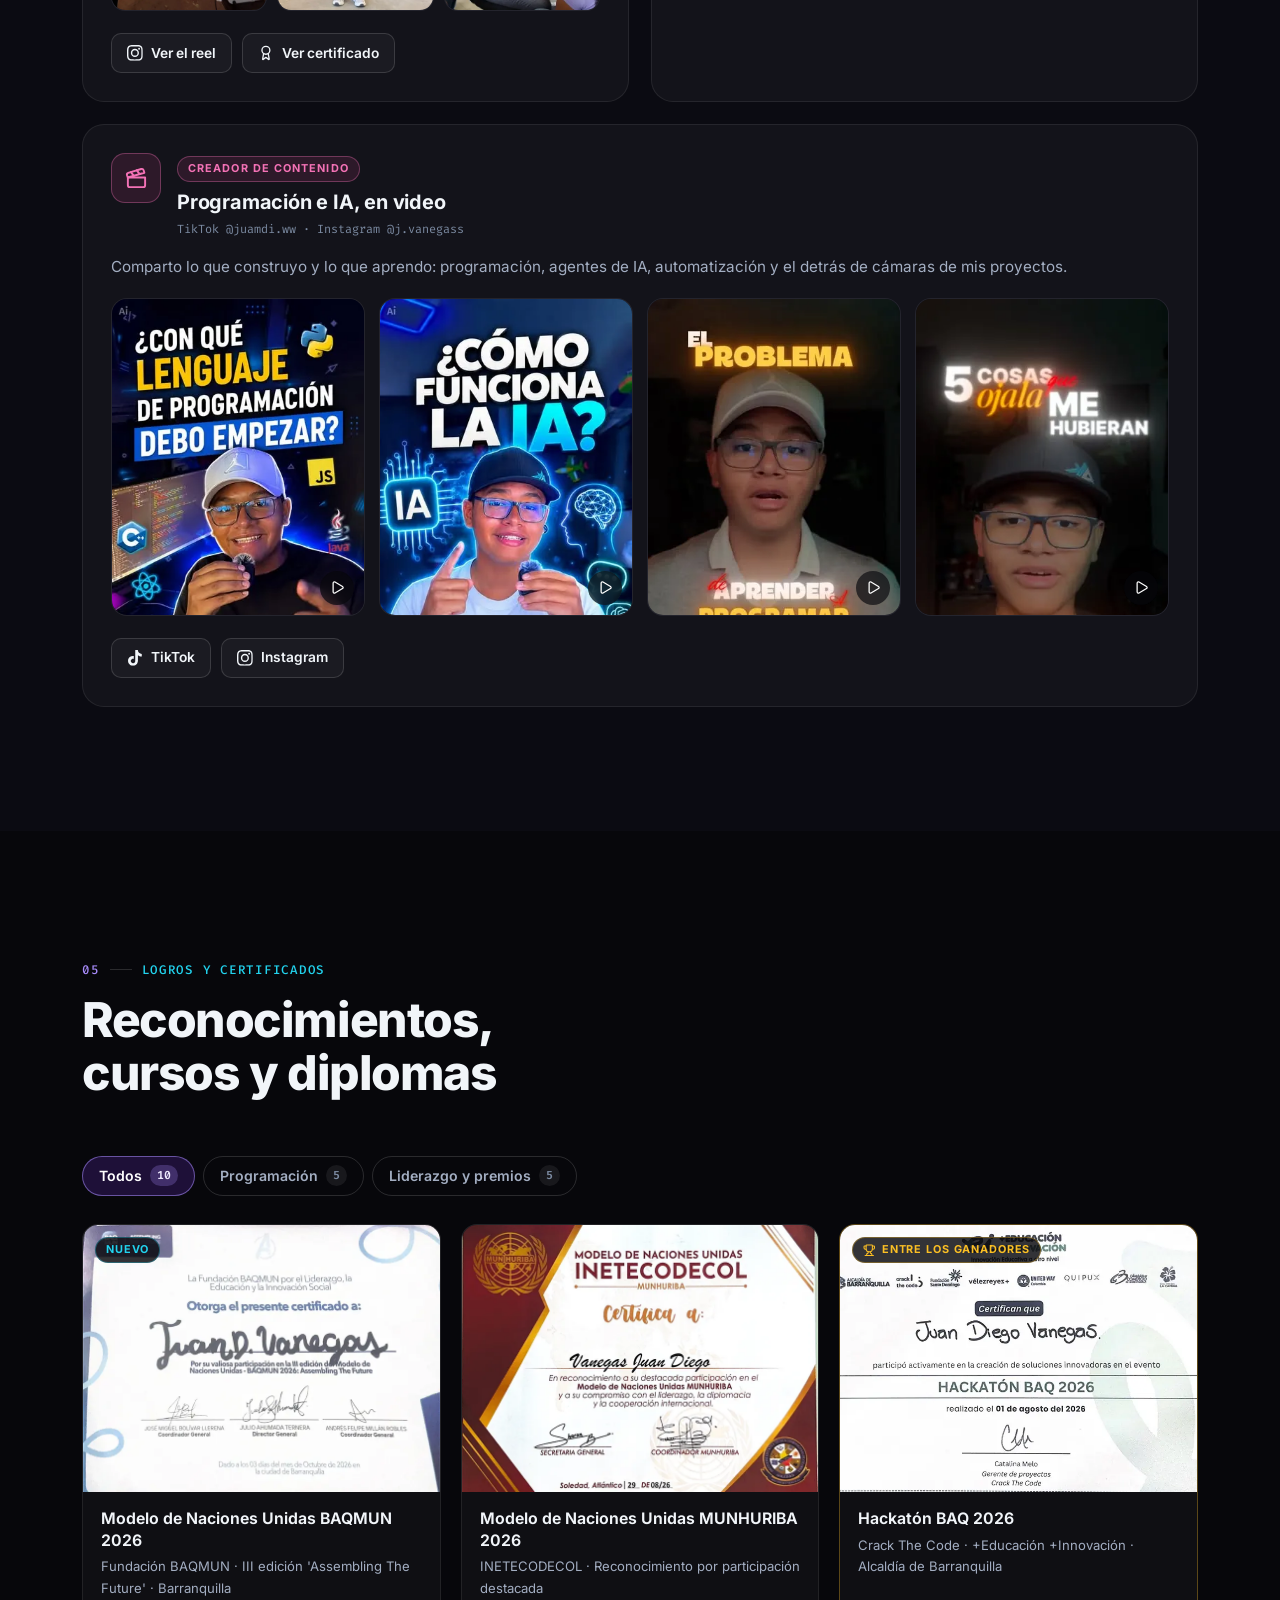
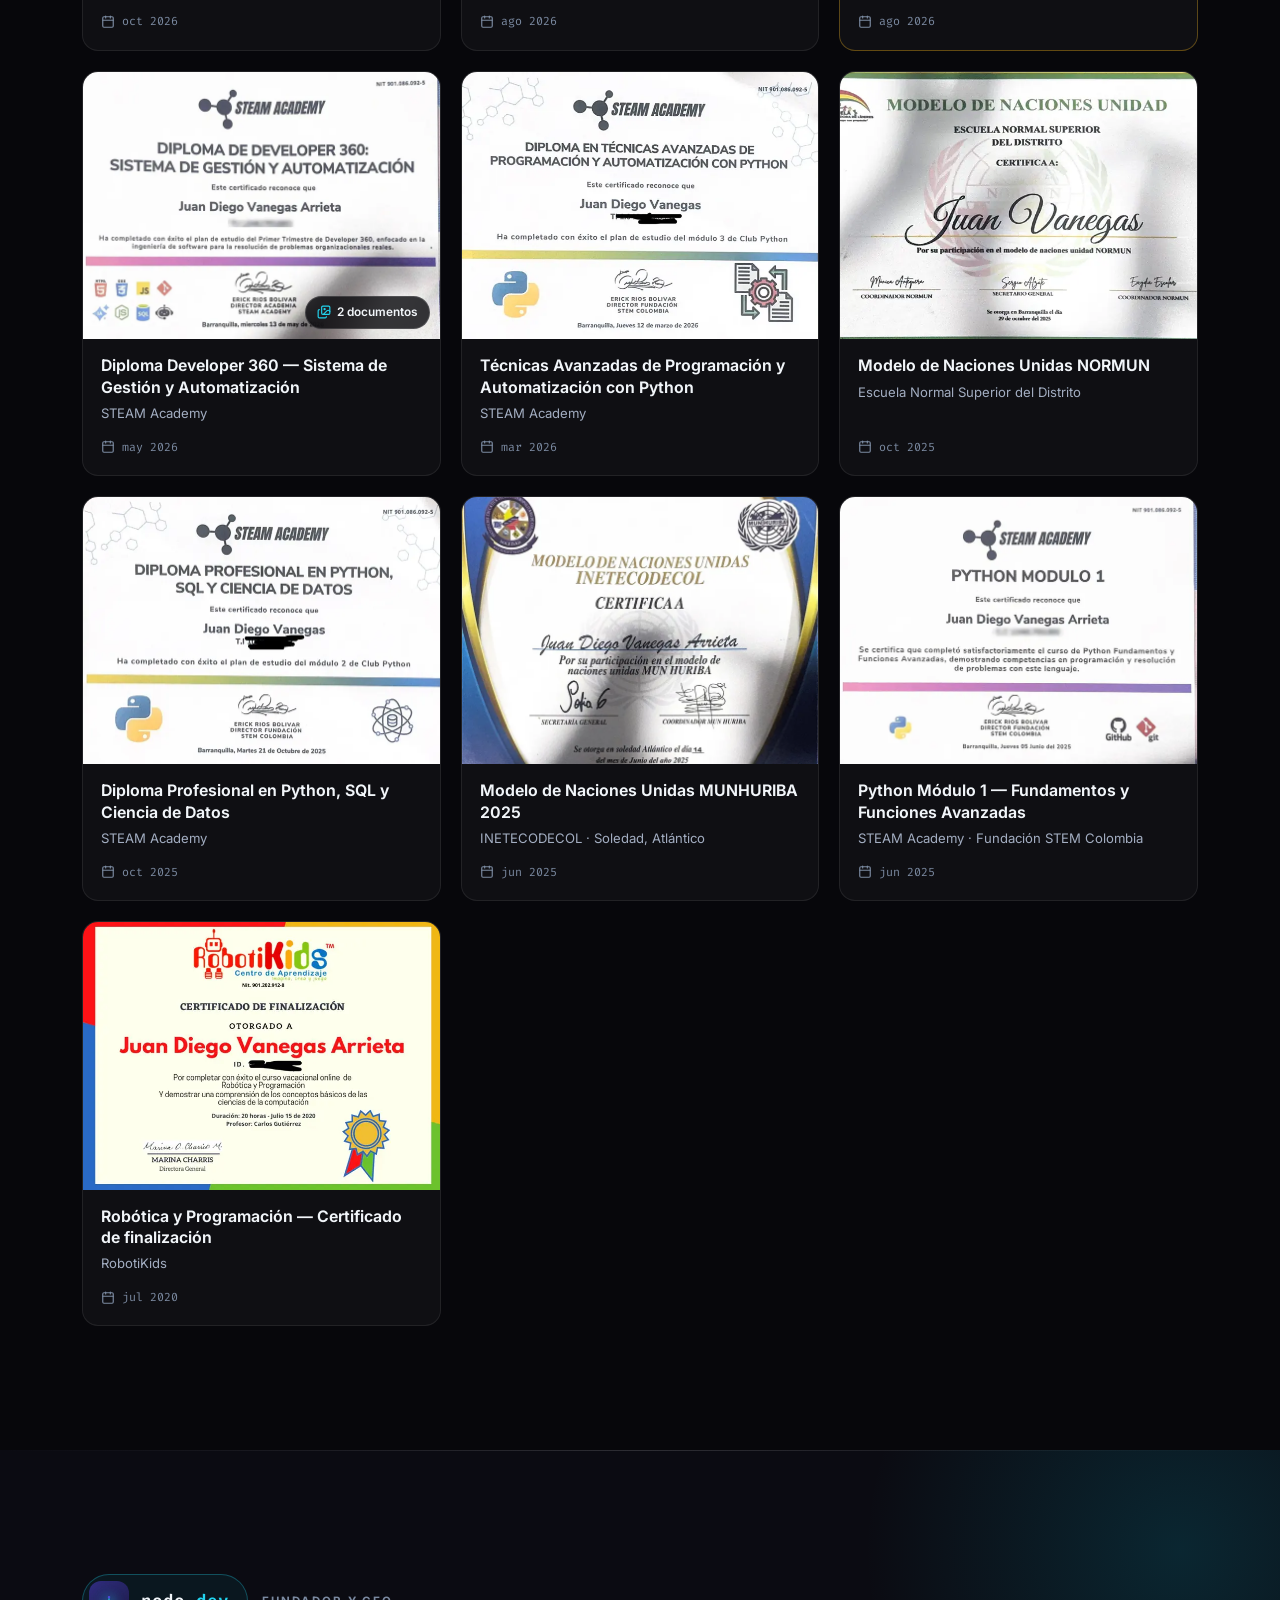
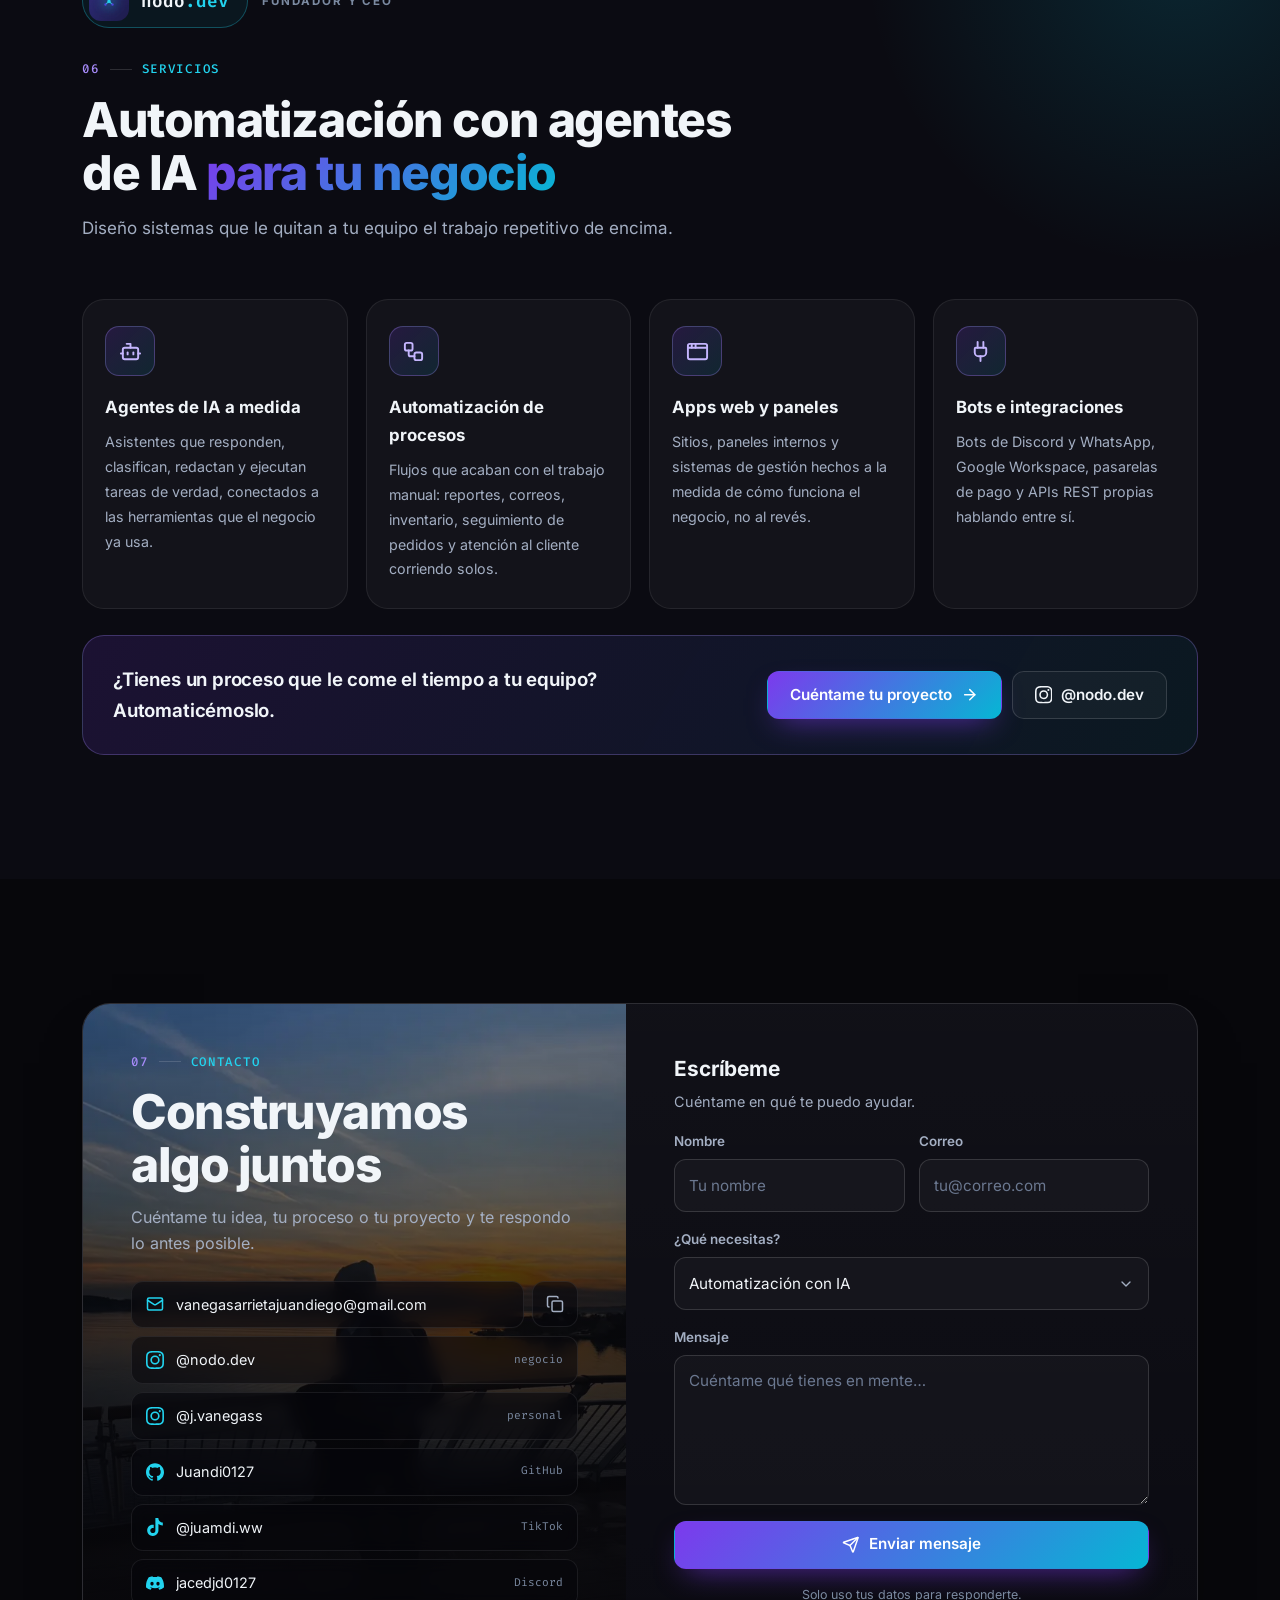
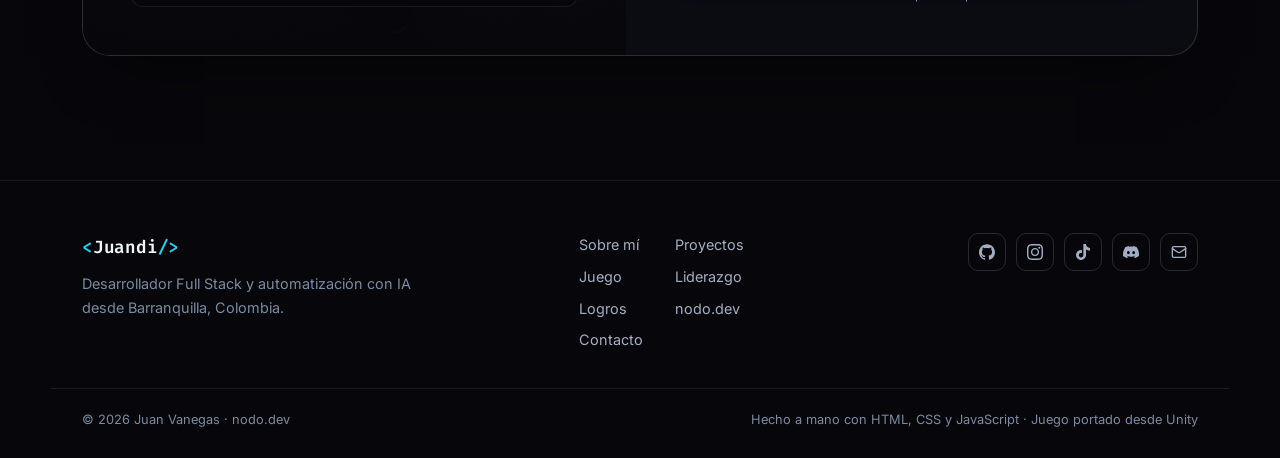
==== commit eb643312: "Agregar el certificado del BAQMUN 2026 a logros Co-Authored-By: Claude Opus 5 <noreply@anthropic.com" ====
--- a/index.html
+++ b/index.html
@@ -813,22 +813,33 @@
 
                 <div class="filters reveal" role="group" aria-label="Filtrar certificados" data-en-aria-label="Filter certificates">
                     <button class="filter is-active" type="button" data-filter="all" aria-pressed="true">
-                        <span data-en="All">Todos</span><span class="filter-count">9</span>
+                        <span data-en="All">Todos</span><span class="filter-count">10</span>
                     </button>
                     <button class="filter" type="button" data-filter="tech" aria-pressed="false">
                         <span data-en="Programming">Programación</span><span class="filter-count">5</span>
                     </button>
                     <button class="filter" type="button" data-filter="lead" aria-pressed="false">
-                        <span data-en="Leadership &amp; awards">Liderazgo y premios</span><span class="filter-count">4</span>
+                        <span data-en="Leadership &amp; awards">Liderazgo y premios</span><span class="filter-count">5</span>
                     </button>
                 </div>
 
                 <div class="certs-grid">
+
+                    <article class="cert reveal" data-cat="lead">
+                        <a class="cert-media" href="static/img/certs/baqmun-2026.webp" data-gallery="certs" data-caption="Certificado del Modelo de Naciones Unidas BAQMUN 2026" data-en-caption="BAQMUN 2026 Model United Nations certificate">
+                            <img src="static/img/certs/baqmun-2026-sm.webp" width="720" height="564" alt="Certificado del Modelo de Naciones Unidas BAQMUN 2026" data-en-alt="BAQMUN 2026 Model United Nations certificate" loading="lazy" decoding="async">
+                            <span class="badge tone-cyan cert-flag" data-en="New">Nuevo</span>
+                        </a>
+                        <div class="cert-body">
+                            <h3 class="cert-title" data-en="BAQMUN 2026 Model United Nations">Modelo de Naciones Unidas BAQMUN 2026</h3>
+                            <p class="cert-issuer" data-en="BAQMUN Foundation · III edition &#39;Assembling The Future&#39; · Barranquilla">Fundación BAQMUN · III edición &#39;Assembling The Future&#39; · Barranquilla</p>
+                            <p class="cert-date"><svg class="icon" aria-hidden="true"><use href="static/img/icons.svg#calendar"></use></svg><time datetime="2026-10-03" data-en="Oct 2026">oct 2026</time></p>
+                        </div>
+                    </article>
 
                     <article class="cert reveal" data-cat="lead">
                         <a class="cert-media" href="static/img/certs/munhuriba-2026.webp" data-gallery="certs" data-caption="Certificado MUNHURIBA 2026 · INETECODECOL" data-en-caption="MUNHURIBA 2026 certificate · INETECODECOL">
                             <img src="static/img/certs/munhuriba-2026-sm.webp" width="720" height="554" alt="Certificado del Modelo de Naciones Unidas MUNHURIBA 2026" data-en-alt="MUNHURIBA 2026 Model United Nations certificate" loading="lazy" decoding="async">
-                            <span class="badge tone-cyan cert-flag" data-en="New">Nuevo</span>
                         </a>
                         <div class="cert-body">
                             <h3 class="cert-title" data-en="MUNHURIBA Model United Nations 2026">Modelo de Naciones Unidas MUNHURIBA 2026</h3>
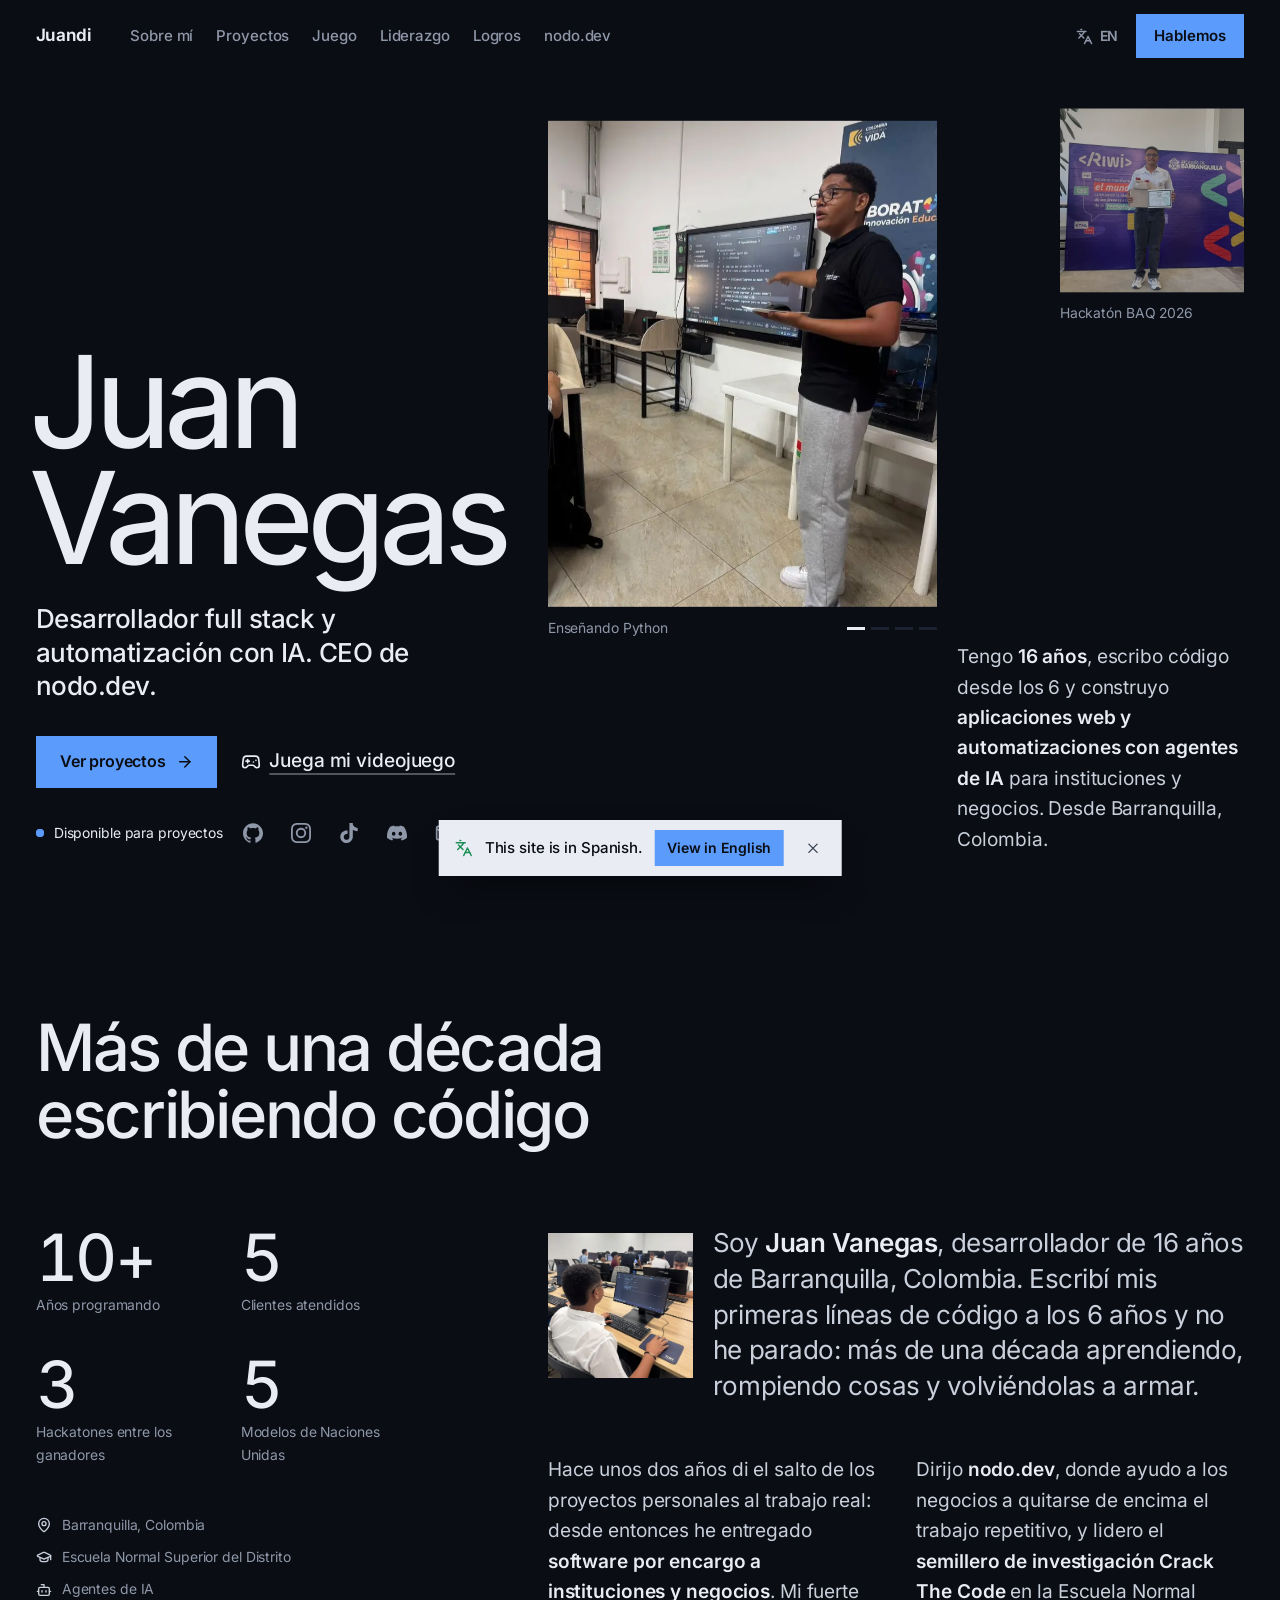
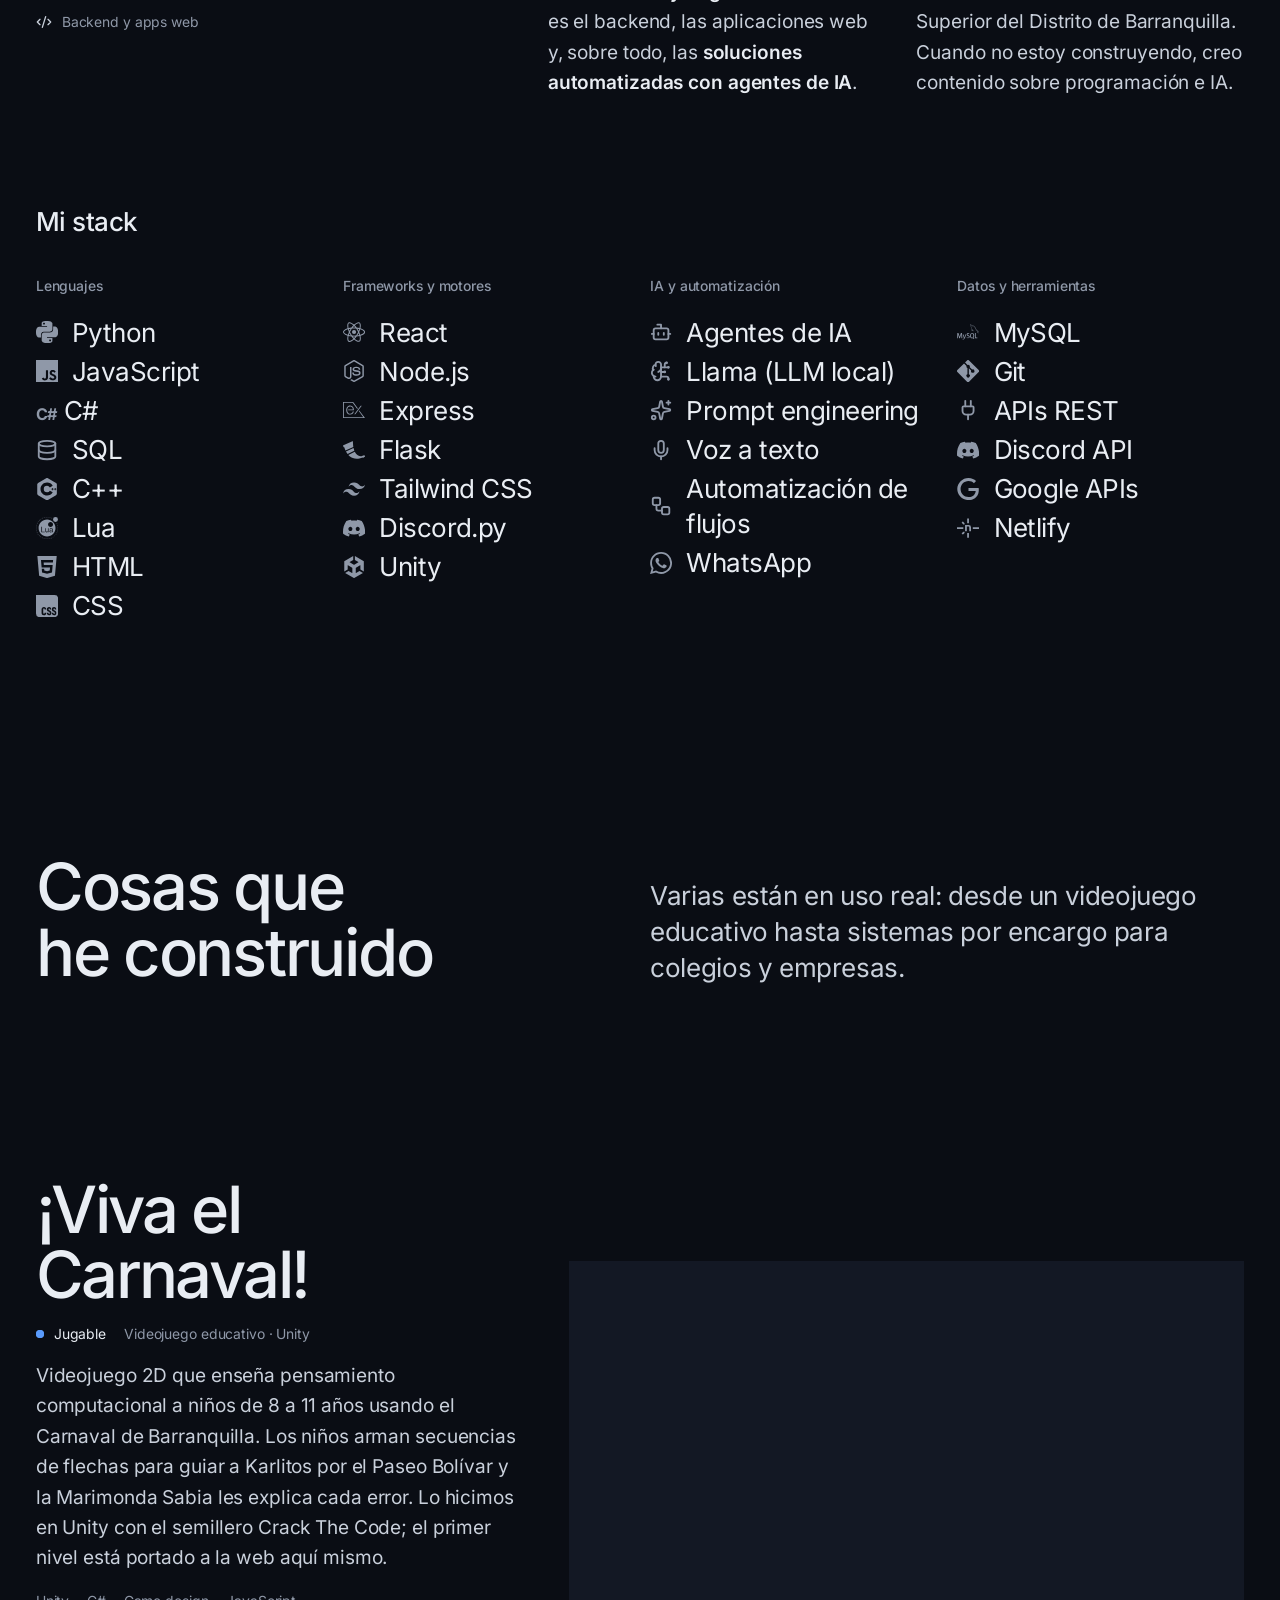
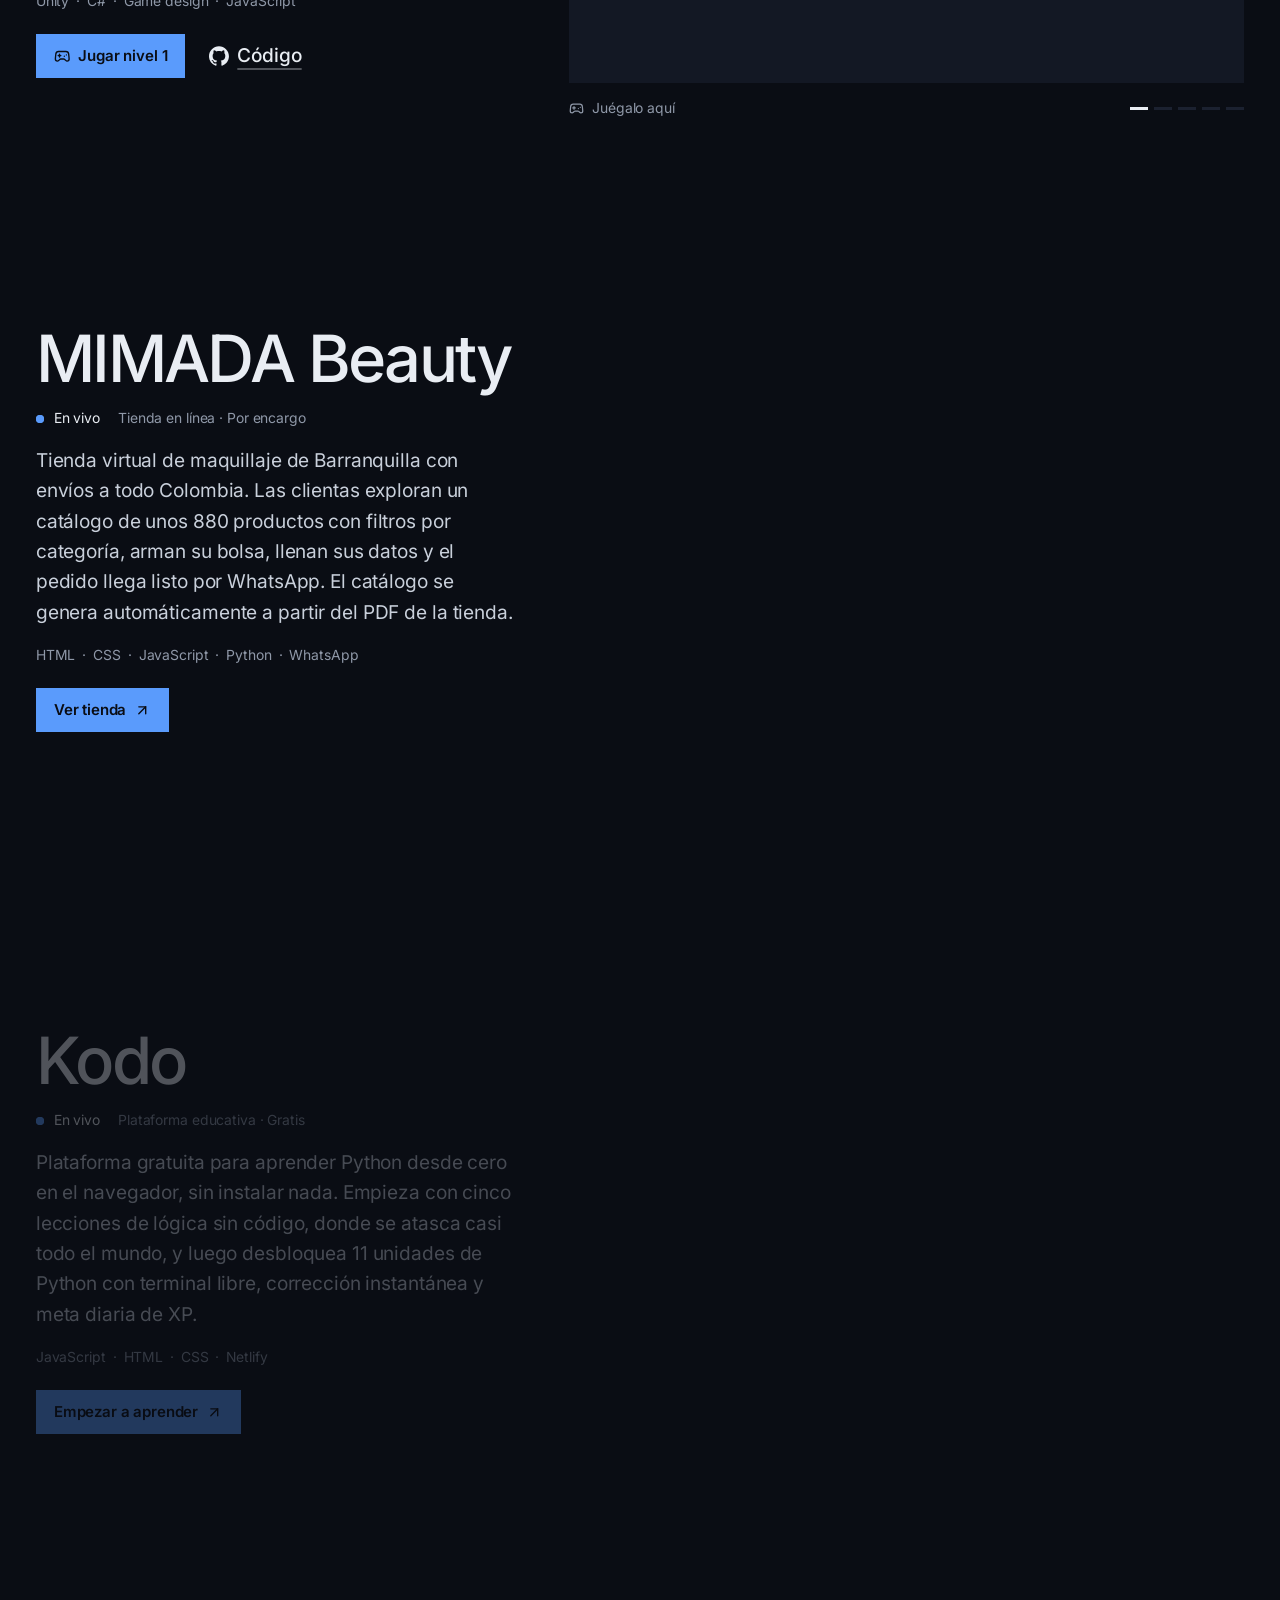
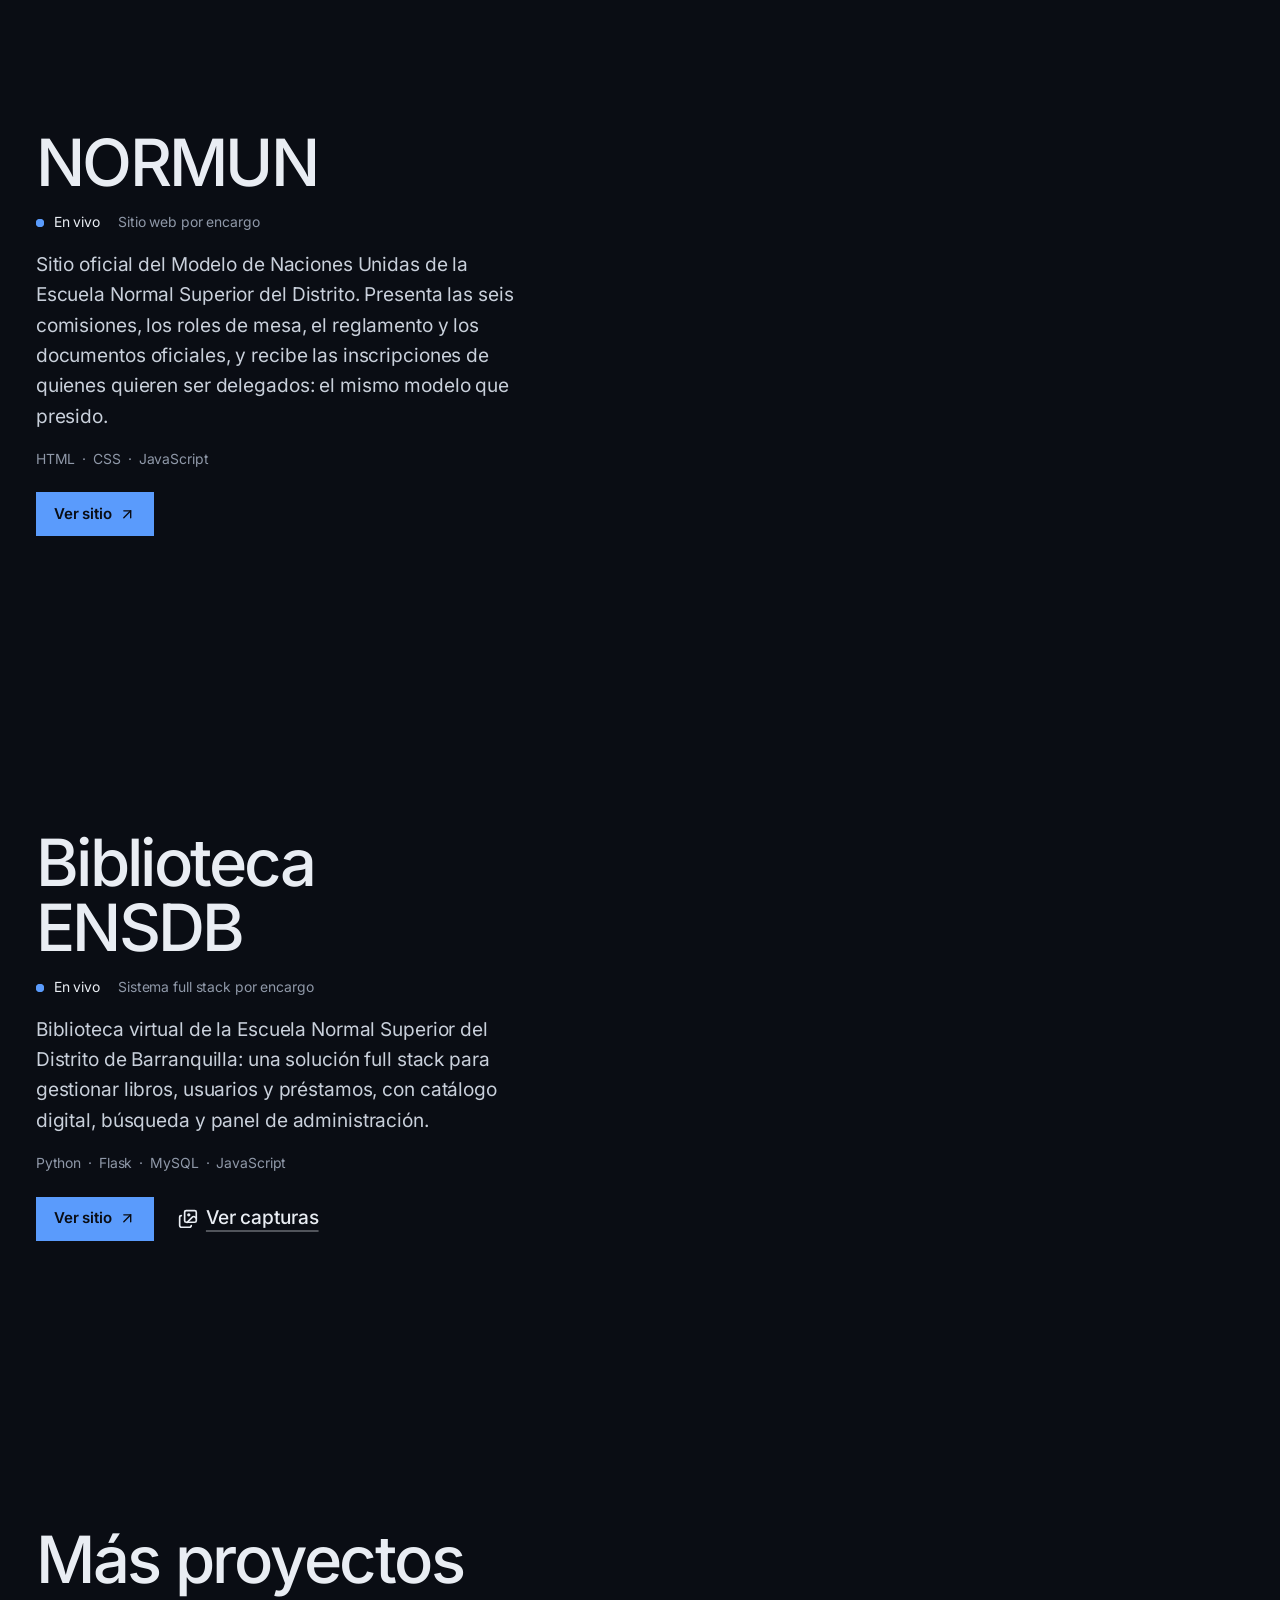
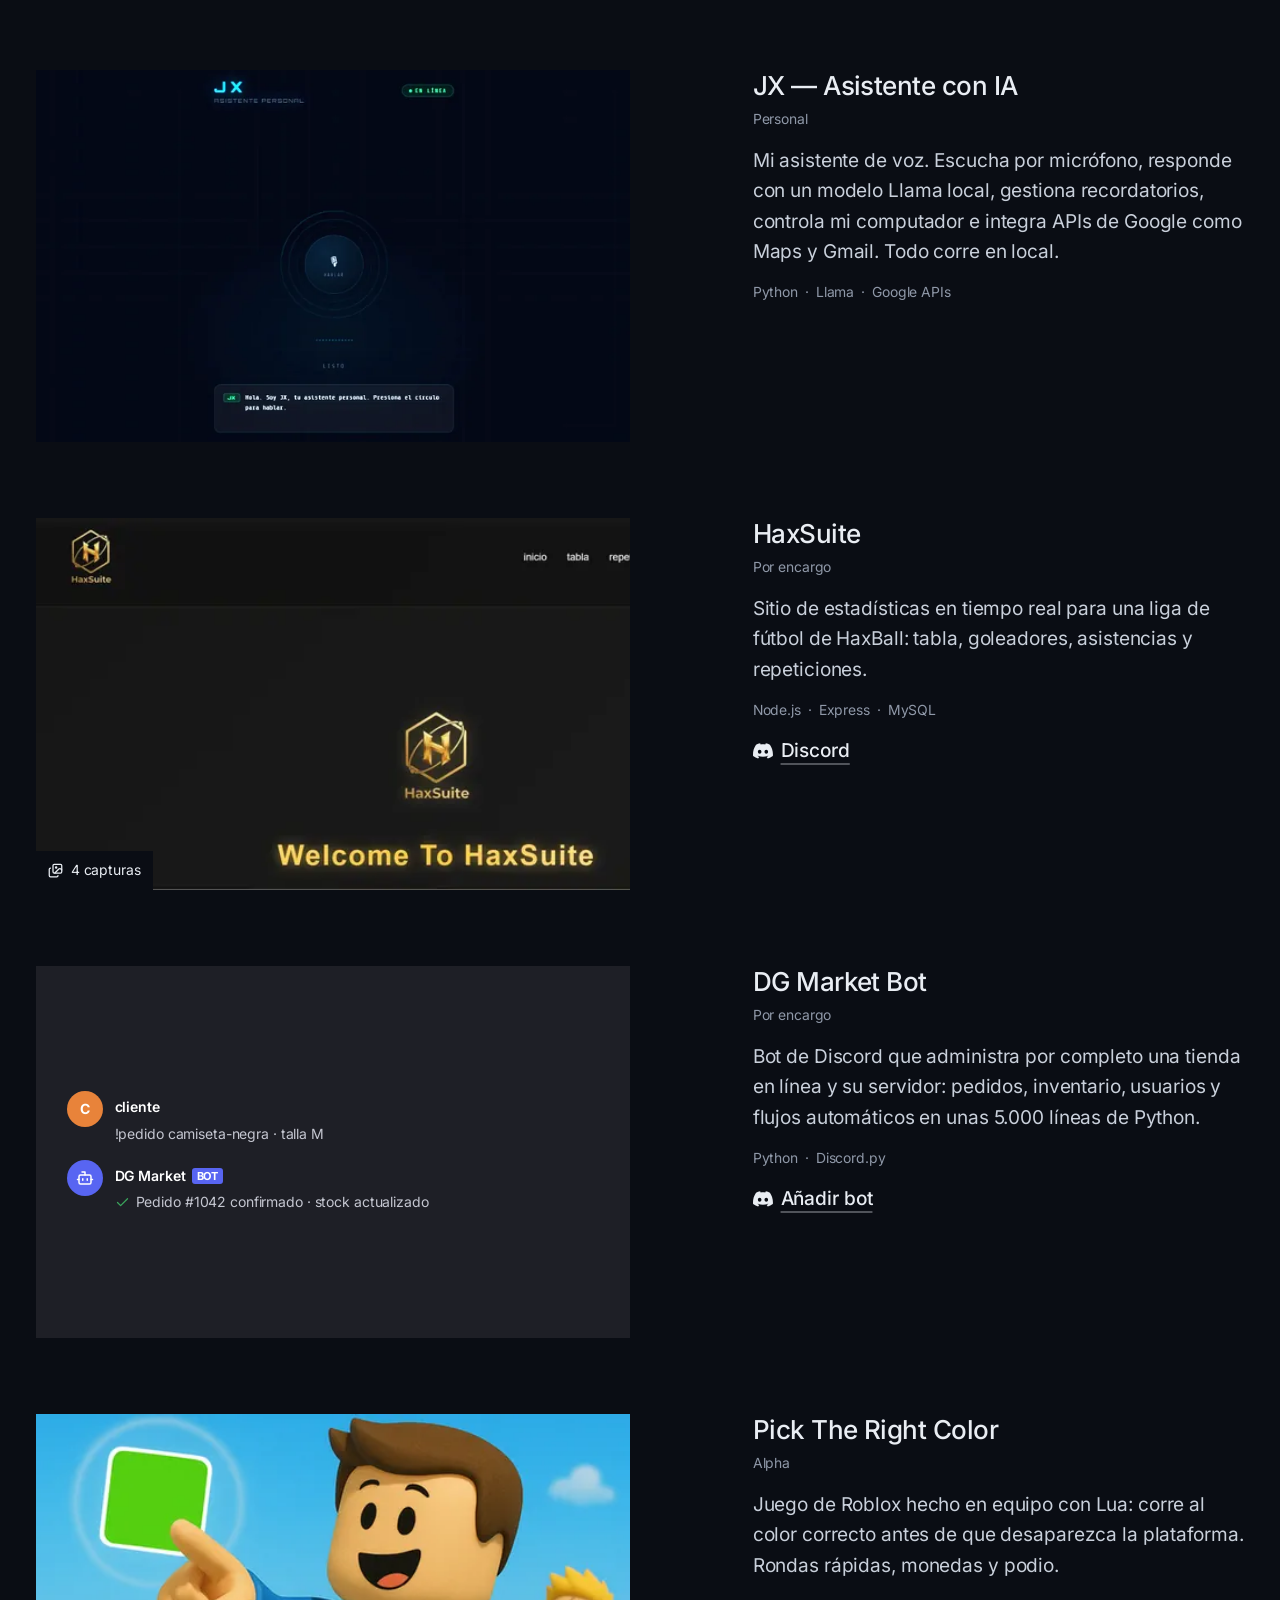
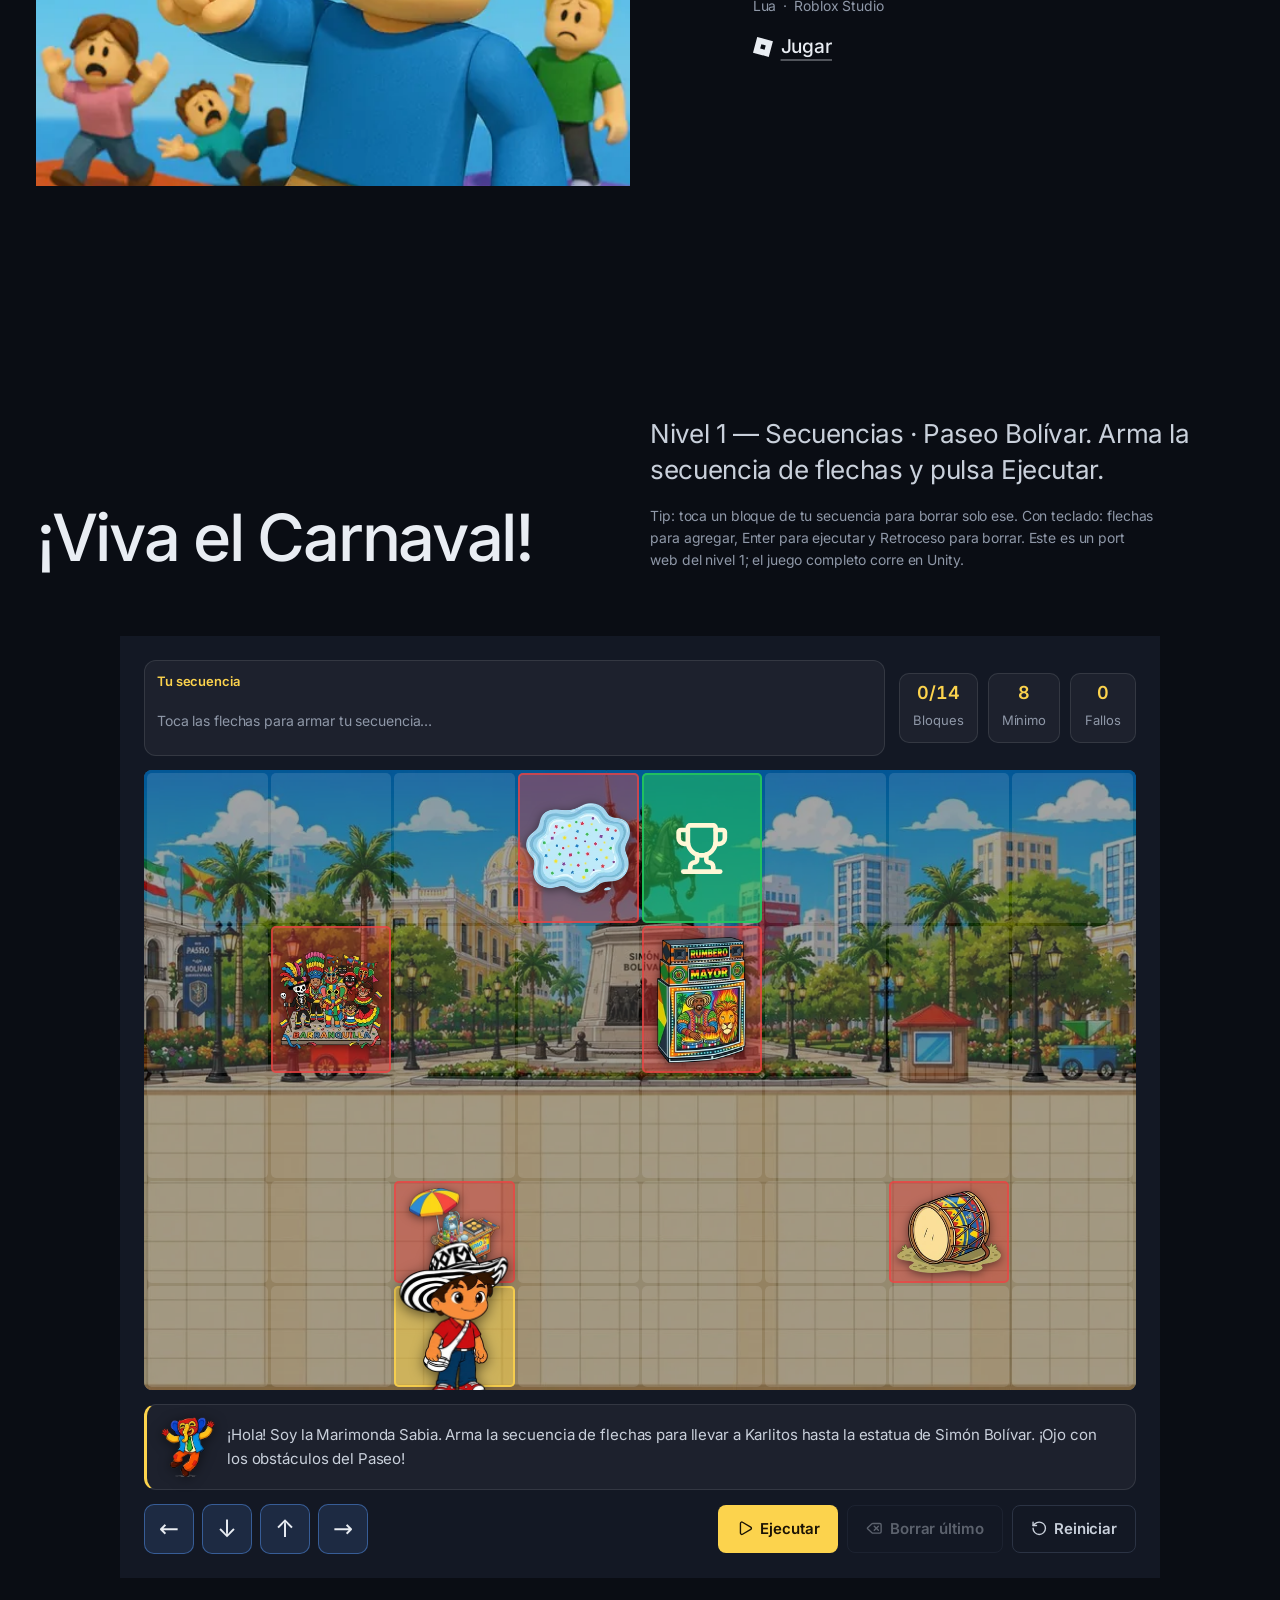
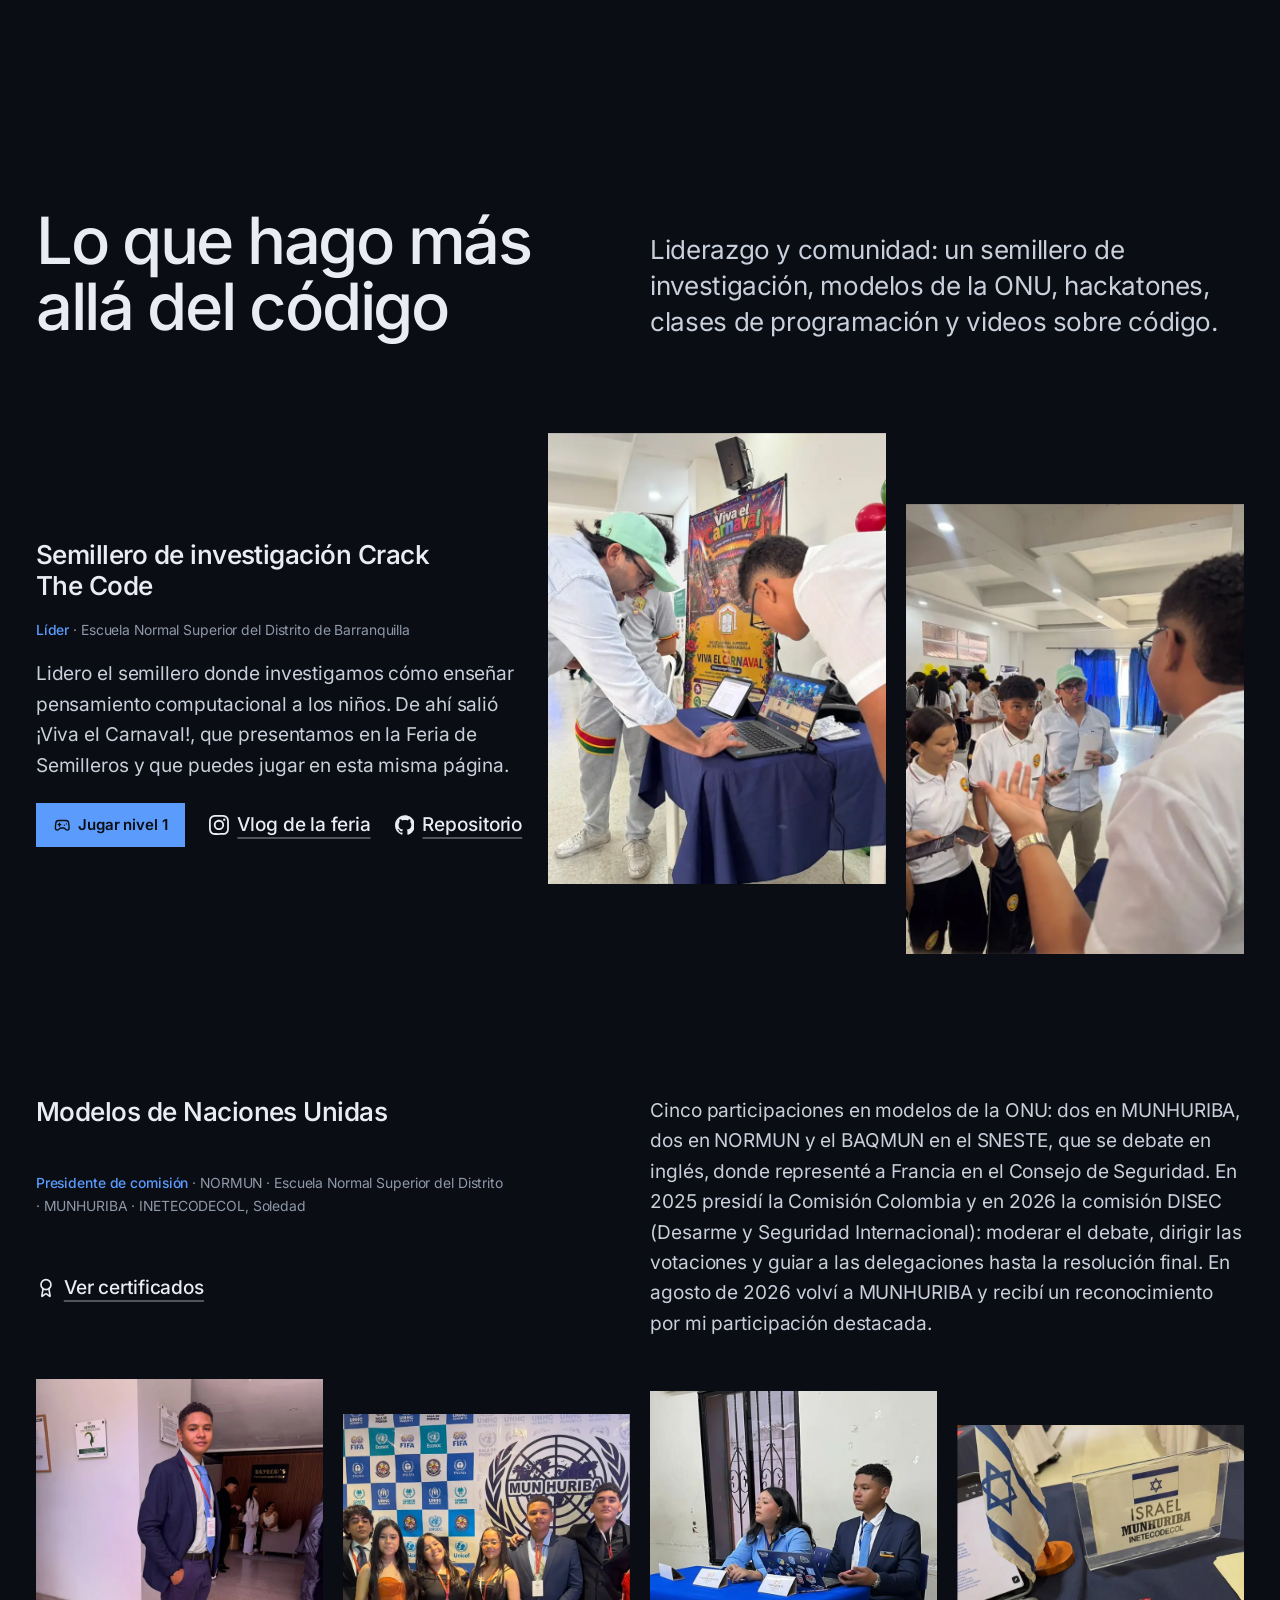
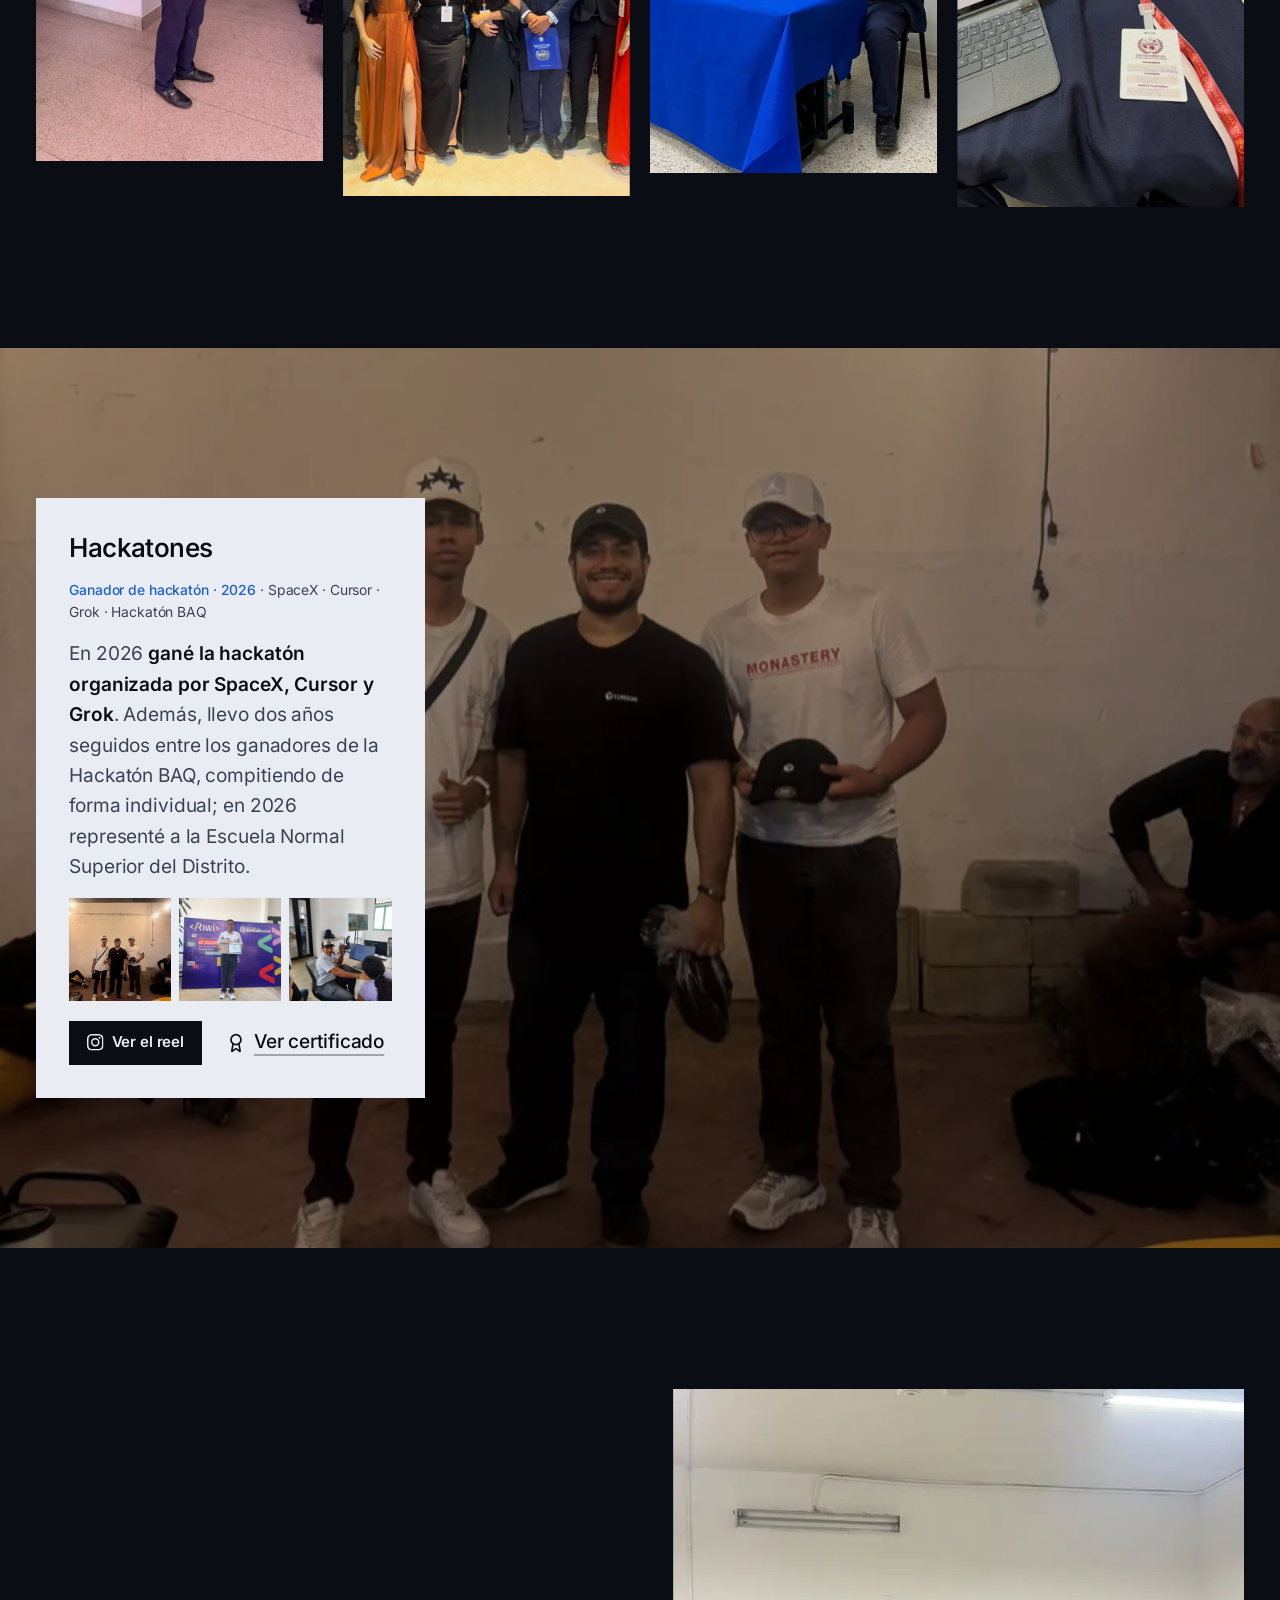
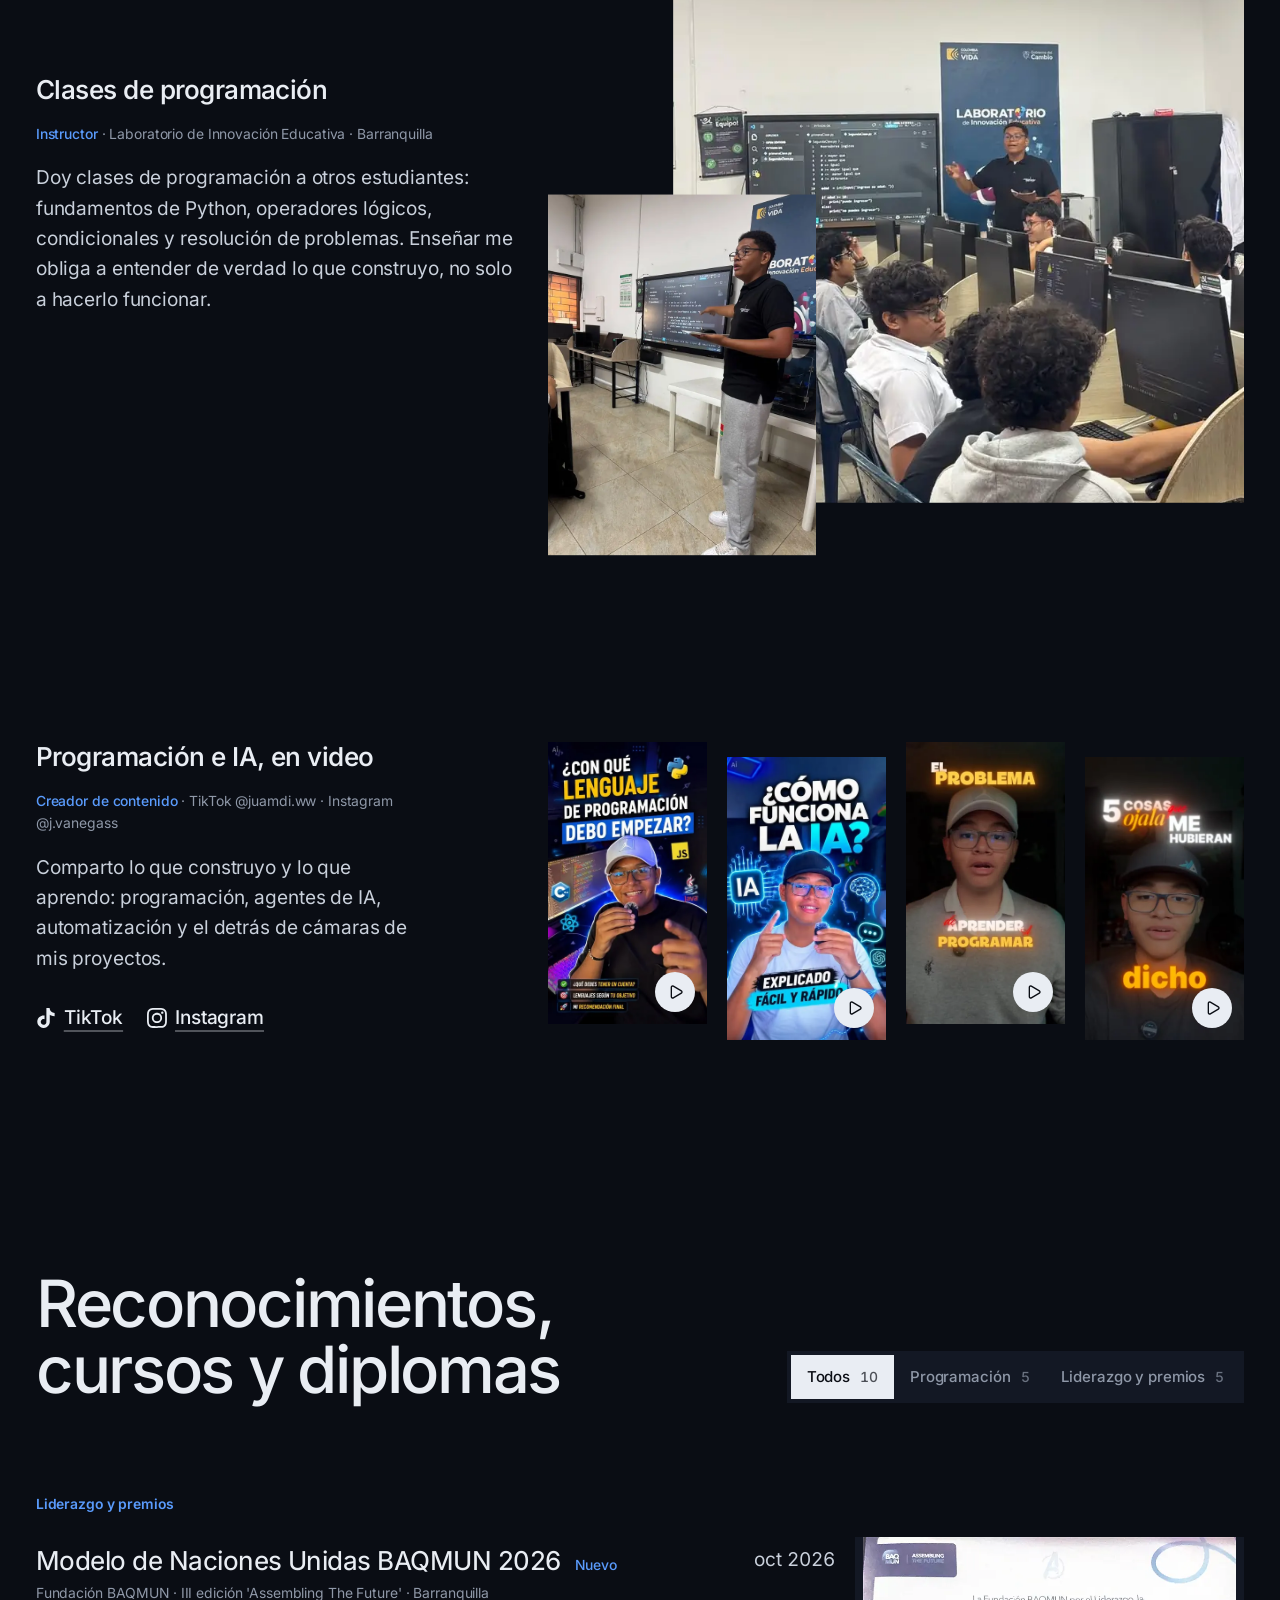
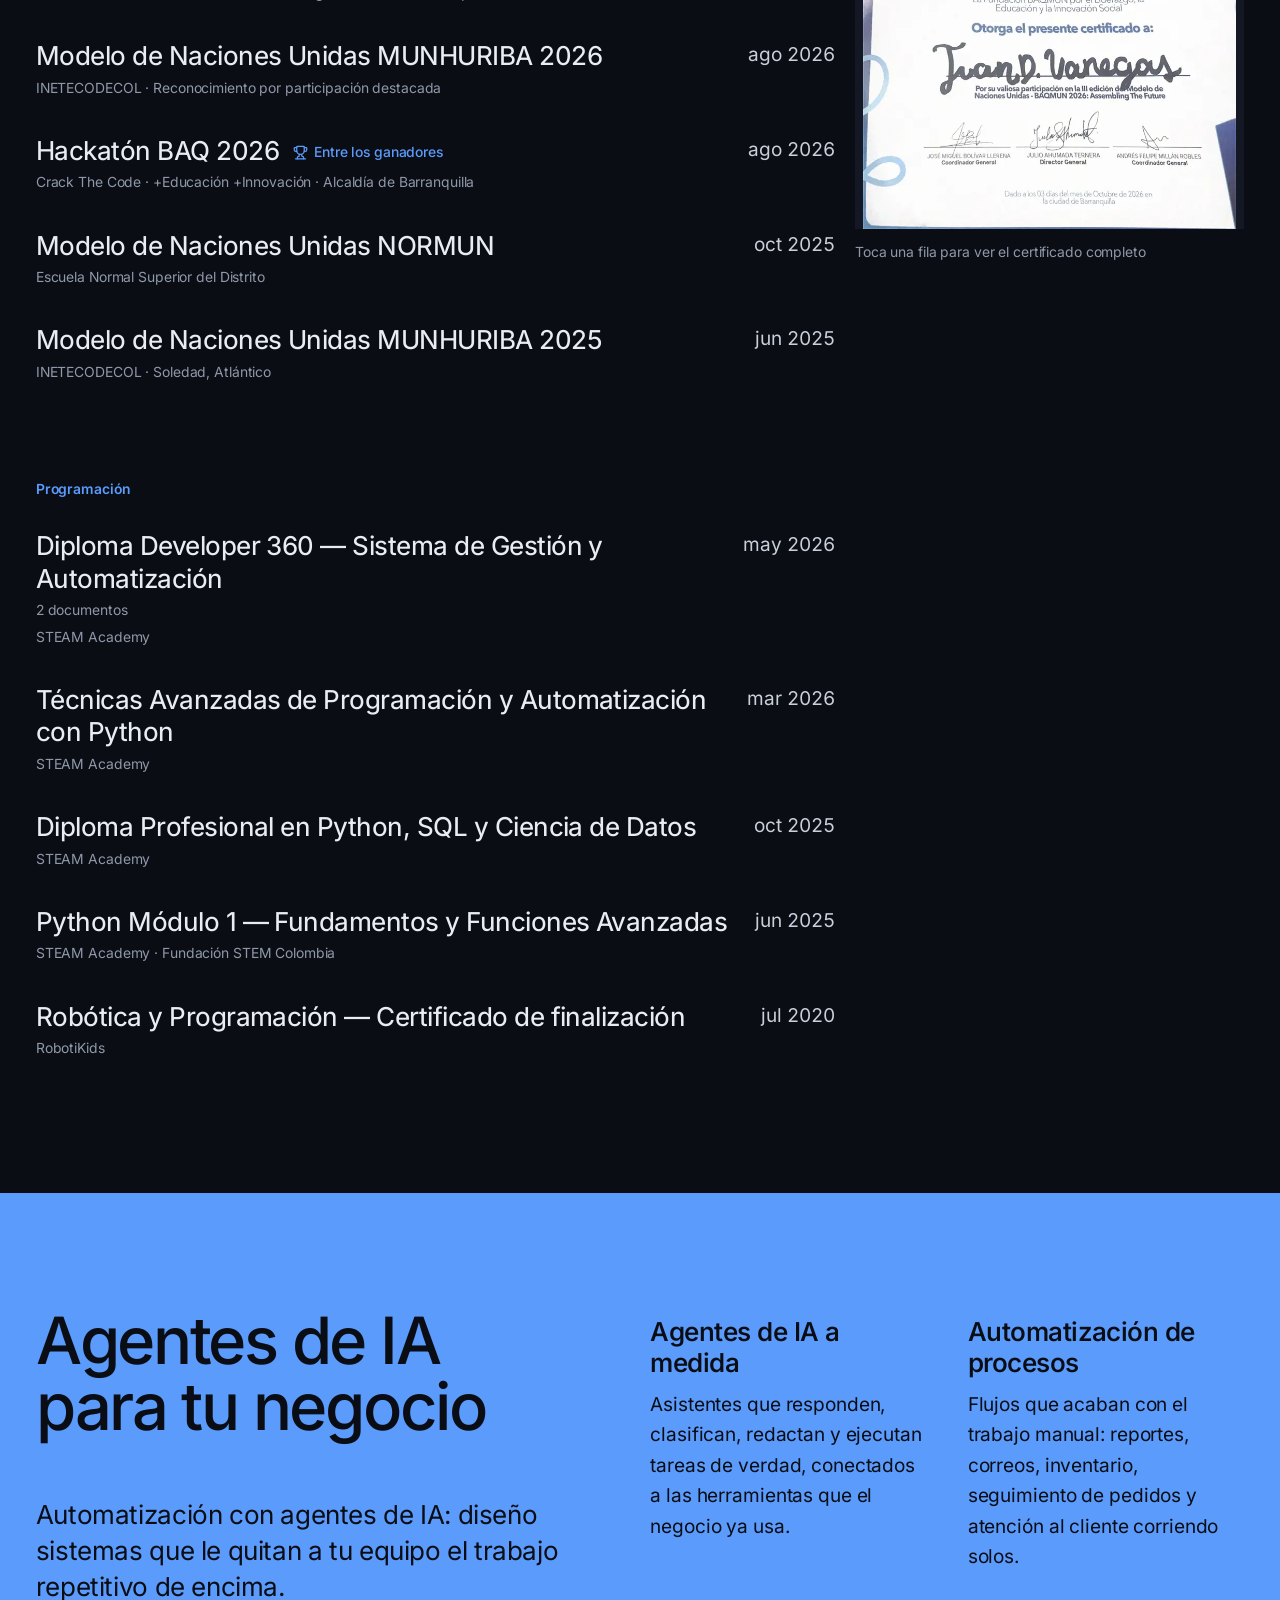
==== commit ad598ffd: "Rediseñar el portafolio y sus animaciones Fondo azul noche, acento azul aciano y una sola tipografía" ====
--- a/index.html
+++ b/index.html
@@ -6,7 +6,7 @@
     <title data-en="Juan Vanegas — Full Stack Developer &amp; AI Automation">Juan Vanegas — Desarrollador Full Stack y automatización con IA</title>
     <meta name="description" content="Juan Vanegas (Juandi), desarrollador full stack de 16 años y CEO de nodo.dev en Barranquilla, Colombia. Apps web, automatización con agentes de IA, videojuegos educativos y liderazgo estudiantil." data-en-content="Juan Vanegas (Juandi), 16-year-old full stack developer and CEO of nodo.dev from Barranquilla, Colombia. Web apps, AI-agent automation, educational games and student leadership.">
     <meta name="author" content="Juan Vanegas">
-    <meta name="theme-color" content="#07070b">
+    <meta name="theme-color" content="#0a0d14">
     <meta name="color-scheme" content="dark">
     <link rel="canonical" href="https://juanvanegas.dev/">
 
@@ -36,6 +36,7 @@
     <link rel="stylesheet" href="static/style/styles.css">
     <link rel="stylesheet" href="static/style/game.css">
     <script src="static/js/script.js" defer></script>
+    <script src="static/js/motion.js" defer></script>
     <script src="static/js/game.js" defer></script>
 
     <script type="application/ld+json">
@@ -71,14 +72,11 @@
 </head>
 <body>
     <a class="skip-link" href="#main" data-en="Skip to content">Saltar al contenido</a>
-    <div class="scroll-progress" aria-hidden="true"></div>
 
     <!-- ===================== NAVEGACIÓN ===================== -->
     <header class="site-header">
-        <nav class="nav container" aria-label="Principal" data-en-aria-label="Main">
-            <a href="#inicio" class="nav-logo" aria-label="Juan Vanegas, ir al inicio" data-en-aria-label="Juan Vanegas, go to top">
-                <span class="logo-bracket">&lt;</span>Juandi<span class="logo-bracket">/&gt;</span>
-            </a>
+        <nav class="nav" aria-label="Principal" data-en-aria-label="Main">
+            <a href="#inicio" class="nav-logo" aria-label="Juan Vanegas, ir al inicio" data-en-aria-label="Juan Vanegas, go to top">Juandi</a>
 
             <ul class="nav-links" id="navLinks">
                 <li><a href="#sobre-mi" data-en="About">Sobre mí</a></li>
@@ -97,7 +95,8 @@
                 </button>
                 <a href="#contacto" class="btn btn-primary btn-sm nav-cta" data-en="Let's talk">Hablemos</a>
                 <button class="nav-toggle" type="button" aria-controls="navLinks" aria-expanded="false" aria-label="Abrir menú">
-                    <span></span><span></span><span></span>
+                    <span class="nav-toggle-label">Menú</span>
+                    <span class="nav-toggle-icon" aria-hidden="true"><i></i><i></i></span>
                 </button>
             </div>
         </nav>
@@ -106,138 +105,119 @@
     <main id="main">
 
         <!-- ===================== HERO ===================== -->
-        <section class="hero" id="inicio">
-            <div class="hero-bg" aria-hidden="true">
-                <div class="hero-grid"></div>
-                <div class="hero-glow hero-glow-1"></div>
-                <div class="hero-glow hero-glow-2"></div>
-            </div>
-
-            <div class="container hero-inner">
+        <section class="hero" id="inicio" aria-labelledby="hero-title">
+            <div class="wrap hero-grid">
                 <div class="hero-copy">
-                    <p class="hero-badge">
-                        <span class="dot" aria-hidden="true"></span>
-                        <span data-en="CEO at nodo.dev · Open to projects">CEO de nodo.dev · Disponible para proyectos</span>
-                    </p>
-                    <h1 class="hero-title">
-                        <span class="hero-greeting" data-en="Hi, I'm">Hola, soy</span>
-                        <span class="hero-name">Juan Vanegas</span>
+                    <h1 class="hero-title" id="hero-title">
+                        <span class="line"><span data-line style="--i:0">Juan</span></span>
+                        <span class="line"><span data-line style="--i:1">Vanegas</span></span>
                     </h1>
-                    <p class="hero-role">
-                        <span class="prompt" aria-hidden="true">&gt;</span>
-                        <span data-en="Full Stack Developer · AI Automation">Desarrollador Full Stack · Automatización con IA</span>
-                    </p>
-                    <p class="hero-lead" data-en-html="I'm &lt;strong&gt;16&lt;/strong&gt;, I've been writing code since I was 6, and I build &lt;strong&gt;web apps and AI-agent automations&lt;/strong&gt; for schools and businesses. Based in Barranquilla, Colombia.">
+                    <p class="hero-role" data-load style="--d:380ms" data-en="Full stack developer and AI automation. CEO of nodo.dev.">Desarrollador full stack y automatización con IA. CEO de nodo.dev.</p>
+                    <p class="hero-lead" data-load style="--d:460ms" data-en-html="I'm &lt;strong&gt;16&lt;/strong&gt;, I've been writing code since I was 6, and I build &lt;strong&gt;web apps and AI-agent automations&lt;/strong&gt; for schools and businesses. Based in Barranquilla, Colombia.">
                         Tengo <strong>16 años</strong>, escribo código desde los 6 y construyo <strong>aplicaciones web y automatizaciones con agentes de IA</strong> para instituciones y negocios. Desde Barranquilla, Colombia.
                     </p>
-                    <div class="hero-actions">
+                    <div class="hero-actions" data-load style="--d:540ms">
                         <a href="#proyectos" class="btn btn-primary">
                             <span data-en="See my projects">Ver proyectos</span>
                             <svg class="icon" aria-hidden="true"><use href="static/img/icons.svg#arrow-right"></use></svg>
                         </a>
-                        <a href="#juego" class="btn btn-ghost">
+                        <a href="#juego" class="text-link">
                             <svg class="icon" aria-hidden="true"><use href="static/img/icons.svg#gamepad-2"></use></svg>
                             <span data-en="Play my game">Juega mi videojuego</span>
                         </a>
                     </div>
-                    <ul class="socials" aria-label="Redes sociales" data-en-aria-label="Social links">
-                        <li><a href="https://github.com/Juandi0127" target="_blank" rel="noopener" aria-label="GitHub"><svg class="icon" aria-hidden="true"><use href="static/img/icons.svg#github"></use></svg></a></li>
-                        <li><a href="https://www.instagram.com/j.vanegass/" target="_blank" rel="noopener" aria-label="Instagram"><svg class="icon" aria-hidden="true"><use href="static/img/icons.svg#instagram"></use></svg></a></li>
-                        <li><a href="https://www.tiktok.com/@juamdi.ww" target="_blank" rel="noopener" aria-label="TikTok"><svg class="icon" aria-hidden="true"><use href="static/img/icons.svg#tiktok"></use></svg></a></li>
-                        <li><a href="https://discord.com/users/975849415300505643" target="_blank" rel="noopener" aria-label="Discord"><svg class="icon" aria-hidden="true"><use href="static/img/icons.svg#discord"></use></svg></a></li>
-                        <li><a href="mailto:vanegasarrietajuandiego@gmail.com" aria-label="Correo" data-en-aria-label="Email"><svg class="icon" aria-hidden="true"><use href="static/img/icons.svg#mail"></use></svg></a></li>
-                    </ul>
-                </div>
-
-                <div class="hero-visual">
-                    <figure class="hero-photo hero-photo-main">
-                        <img src="static/img/photos/clase-python-sm.webp" width="720" height="960" alt="Juan explicando código Python frente a un grupo de estudiantes" data-en-alt="Juan explaining Python code to a group of students" fetchpriority="high" decoding="async">
-                        <figcaption>
-                            <svg class="icon" aria-hidden="true"><use href="static/img/icons.svg#presentation"></use></svg>
-                            <span data-en="Teaching Python">Enseñando Python</span>
-                        </figcaption>
-                    </figure>
-                    <figure class="hero-photo hero-photo-top">
-                        <img src="static/img/photos/normun-debate-sm.webp" width="675" height="1200" alt="Juan de traje dirigiendo el debate en el modelo NORMUN" data-en-alt="Juan in a suit leading the debate at NORMUN" decoding="async">
-                        <figcaption>
-                            <svg class="icon" aria-hidden="true"><use href="static/img/icons.svg#globe"></use></svg>
-                            <span data-en="Chairing NORMUN">Presidiendo NORMUN</span>
-                        </figcaption>
-                    </figure>
-                    <figure class="hero-photo hero-photo-bottom">
-                        <img src="static/img/photos/hackaton-2026-premiacion-sm.webp" width="720" height="540" alt="Juan con su certificado en la Hackatón BAQ 2026" data-en-alt="Juan holding his certificate at Hackatón BAQ 2026" decoding="async">
-                        <figcaption>
-                            <svg class="icon" aria-hidden="true"><use href="static/img/icons.svg#trophy"></use></svg>
-                            <span>Hackatón BAQ 2026</span>
-                        </figcaption>
-                    </figure>
-                    <div class="hero-chip">
-                        <img src="static/img/brand/nodo-logo.webp" width="160" height="160" alt="">
-                        <div>
-                            <strong>nodo<span>.dev</span></strong>
-                            <small data-en="Founder &amp; CEO">Fundador y CEO</small>
-                        </div>
-                    </div>
-                </div>
-            </div>
-
-            <div class="container">
-                <dl class="hero-stats">
-                    <div class="stat">
-                        <dt data-en="Years coding">Años programando</dt>
-                        <dd>10+</dd>
-                    </div>
-                    <div class="stat">
-                        <dt data-en="Clients served">Clientes atendidos</dt>
-                        <dd>5</dd>
-                    </div>
-                    <div class="stat">
-                        <dt data-en="Hackathons among the winners">Hackatones entre los ganadores</dt>
-                        <dd>3</dd>
-                    </div>
-                    <div class="stat">
-                        <dt data-en="Model UN conferences">Modelos de Naciones Unidas</dt>
-                        <dd>5</dd>
-                    </div>
-                </dl>
+                    <div class="hero-foot" data-load style="--d:620ms">
+                        <p class="status"><span class="status-dot" aria-hidden="true"></span><span data-en="Open to projects">Disponible para proyectos</span></p>
+                        <ul class="socials" aria-label="Redes sociales" data-en-aria-label="Social links">
+                            <li><a href="https://github.com/Juandi0127" target="_blank" rel="noopener" aria-label="GitHub"><svg class="icon" aria-hidden="true"><use href="static/img/icons.svg#github"></use></svg></a></li>
+                            <li><a href="https://www.instagram.com/j.vanegass/" target="_blank" rel="noopener" aria-label="Instagram"><svg class="icon" aria-hidden="true"><use href="static/img/icons.svg#instagram"></use></svg></a></li>
+                            <li><a href="https://www.tiktok.com/@juamdi.ww" target="_blank" rel="noopener" aria-label="TikTok"><svg class="icon" aria-hidden="true"><use href="static/img/icons.svg#tiktok"></use></svg></a></li>
+                            <li><a href="https://discord.com/users/975849415300505643" target="_blank" rel="noopener" aria-label="Discord"><svg class="icon" aria-hidden="true"><use href="static/img/icons.svg#discord"></use></svg></a></li>
+                            <li><a href="mailto:vanegasarrietajuandiego@gmail.com" aria-label="Correo" data-en-aria-label="Email"><svg class="icon" aria-hidden="true"><use href="static/img/icons.svg#mail"></use></svg></a></li>
+                        </ul>
+                    </div>
+                </div>
+
+                <figure class="hero-main" data-crossfade>
+                    <div class="hero-frame" data-open data-parallax="-6">
+                        <img class="is-current" src="static/img/photos/clase-python-sm.webp" srcset="static/img/photos/clase-python-sm.webp 720w, static/img/photos/clase-python.webp 900w" sizes="(min-width: 1024px) 32vw, 78vw" width="720" height="960" alt="Juan explicando código Python frente a un grupo de estudiantes" data-en-alt="Juan explaining Python code to a group of students" data-caption="Enseñando Python" data-en-caption="Teaching Python" fetchpriority="high" decoding="async">
+                        <img src="static/img/photos/normun-debate-sm.webp" width="675" height="1200" alt="Juan de traje dirigiendo el debate en el modelo NORMUN" data-en-alt="Juan in a suit leading the debate at NORMUN" data-caption="Presidiendo NORMUN" data-en-caption="Chairing NORMUN" decoding="async" fetchpriority="low" style="object-position: 50% 22%">
+                        <img src="static/img/photos/hackaton-cursor-2026-ganadores-sm.webp" srcset="static/img/photos/hackaton-cursor-2026-ganadores-sm.webp 720w, static/img/photos/hackaton-cursor-2026-ganadores.webp 960w" sizes="(min-width: 1024px) 32vw, 78vw" width="720" height="960" alt="Juan con su premio como ganador de la hackatón de SpaceX, Cursor y Grok" data-en-alt="Juan with his prize as a winner of the SpaceX, Cursor and Grok hackathon" data-caption="Ganador de la hackatón de SpaceX, Cursor y Grok" data-en-caption="Winner of the SpaceX, Cursor and Grok hackathon" decoding="async" fetchpriority="low">
+                        <img src="static/img/photos/semillero-stand-sm.webp" srcset="static/img/photos/semillero-stand-sm.webp 720w, static/img/photos/semillero-stand.webp 900w" sizes="(min-width: 1024px) 32vw, 78vw" width="720" height="960" alt="Juan mostrando ¡Viva el Carnaval! en un portátil durante la feria" data-en-alt="Juan showing ¡Viva el Carnaval! on a laptop at the fair" data-caption="¡Viva el Carnaval! en la Feria de Semilleros" data-en-caption="¡Viva el Carnaval! at the seedbed fair" decoding="async" fetchpriority="low" style="object-position: 60% 40%">
+                    </div>
+                    <figcaption class="hero-caption" data-load style="--d:900ms">
+                        <span class="hero-caption-text">Enseñando Python</span>
+                        <span class="hero-dots" aria-hidden="true"><i class="is-current"></i><i></i><i></i><i></i></span>
+                    </figcaption>
+                </figure>
+
+                <figure class="hero-small" data-open data-parallax="10">
+                    <img src="static/img/photos/hackaton-2026-premiacion-sm.webp" width="720" height="540" alt="Juan con su certificado en la Hackatón BAQ 2026" data-en-alt="Juan holding his certificate at Hackatón BAQ 2026" decoding="async">
+                    <figcaption>Hackatón BAQ 2026</figcaption>
+                </figure>
             </div>
         </section>
 
         <!-- ===================== SOBRE MÍ ===================== -->
-        <section class="section" id="sobre-mi" aria-labelledby="about-title">
-            <div class="container">
-                <header class="section-head reveal">
-                    <p class="eyebrow"><span class="eyebrow-num">01</span><span data-en="About me">Sobre mí</span></p>
-                    <h2 class="section-title" id="about-title" data-en="Over a decade of writing code">Más de una década escribiendo código</h2>
-                </header>
+        <section class="section about" id="sobre-mi" aria-labelledby="about-title">
+            <div class="wrap">
+                <h2 class="section-title" id="about-title" data-split data-en="Over a decade of writing code">Más de una década escribiendo código</h2>
 
                 <div class="about-grid">
-                    <div class="about-text reveal">
-                        <p data-en-html="I'm &lt;strong&gt;Juan Vanegas&lt;/strong&gt;, a 16-year-old developer from Barranquilla, Colombia. I wrote my first lines of code at 6 and never stopped — over a decade of learning, breaking things and building them back up.">
-                            Soy <strong>Juan Vanegas</strong>, desarrollador de 16 años de Barranquilla, Colombia. Escribí mis primeras líneas de código a los 6 años y no he parado: más de una década aprendiendo, rompiendo cosas y volviéndolas a armar.
-                        </p>
-                        <p data-en-html="About two years ago I jumped from personal projects to real work: since then I've delivered &lt;strong&gt;commissioned software to schools and businesses&lt;/strong&gt;. My strong suit is backend, web apps and, above all, &lt;strong&gt;automated solutions built around AI agents&lt;/strong&gt;.">
-                            Hace unos dos años di el salto de los proyectos personales al trabajo real: desde entonces he entregado <strong>software por encargo a instituciones y negocios</strong>. Mi fuerte es el backend, las aplicaciones web y, sobre todo, las <strong>soluciones automatizadas con agentes de IA</strong>.
-                        </p>
-                        <p data-en-html="I run &lt;strong&gt;nodo.dev&lt;/strong&gt;, where I help businesses get rid of repetitive work, and I lead the &lt;strong&gt;Crack The Code research seedbed&lt;/strong&gt; at Escuela Normal Superior del Distrito de Barranquilla. When I'm not building, I make content about programming and AI.">
-                            Dirijo <strong>nodo.dev</strong>, donde ayudo a los negocios a quitarse de encima el trabajo repetitivo, y lidero el <strong>semillero de investigación Crack The Code</strong> en la Escuela Normal Superior del Distrito de Barranquilla. Cuando no estoy construyendo, creo contenido sobre programación e IA.
-                        </p>
-                        <ul class="about-facts">
-                            <li class="fact"><svg class="icon" aria-hidden="true"><use href="static/img/icons.svg#map-pin"></use></svg>Barranquilla, Colombia</li>
-                            <li class="fact"><svg class="icon" aria-hidden="true"><use href="static/img/icons.svg#graduation-cap"></use></svg>Escuela Normal Superior del Distrito</li>
-                            <li class="fact"><svg class="icon" aria-hidden="true"><use href="static/img/icons.svg#bot"></use></svg><span data-en="AI agents">Agentes de IA</span></li>
-                            <li class="fact"><svg class="icon" aria-hidden="true"><use href="static/img/icons.svg#code-xml"></use></svg><span data-en="Backend &amp; web apps">Backend y apps web</span></li>
+                    <aside class="about-aside" data-reveal-group>
+                        <dl class="about-stats">
+                            <div class="stat" data-reveal>
+                                <dt data-en="Years coding">Años programando</dt>
+                                <dd><span data-count="10">10</span>+</dd>
+                            </div>
+                            <div class="stat" data-reveal>
+                                <dt data-en="Clients served">Clientes atendidos</dt>
+                                <dd><span data-count="5">5</span></dd>
+                            </div>
+                            <div class="stat" data-reveal>
+                                <dt data-en="Hackathons among the winners">Hackatones entre los ganadores</dt>
+                                <dd><span data-count="3">3</span></dd>
+                            </div>
+                            <div class="stat" data-reveal>
+                                <dt data-en="Model UN conferences">Modelos de Naciones Unidas</dt>
+                                <dd><span data-count="5">5</span></dd>
+                            </div>
+                        </dl>
+                        <ul class="about-facts" data-reveal>
+                            <li><svg class="icon" aria-hidden="true"><use href="static/img/icons.svg#map-pin"></use></svg>Barranquilla, Colombia</li>
+                            <li><svg class="icon" aria-hidden="true"><use href="static/img/icons.svg#graduation-cap"></use></svg>Escuela Normal Superior del Distrito</li>
+                            <li><svg class="icon" aria-hidden="true"><use href="static/img/icons.svg#bot"></use></svg><span data-en="AI agents">Agentes de IA</span></li>
+                            <li><svg class="icon" aria-hidden="true"><use href="static/img/icons.svg#code-xml"></use></svg><span data-en="Backend &amp; web apps">Backend y apps web</span></li>
                         </ul>
-                    </div>
-
-                    <aside class="stack-card reveal" aria-labelledby="stack-title">
-                        <h3 class="card-kicker" id="stack-title" data-en="My stack">Mi stack</h3>
-                        <div class="stack-group">
+                    </aside>
+
+                    <div class="about-body" data-reveal-group>
+                        <div class="about-statement" data-reveal>
+                            <img class="about-portrait" src="static/img/photos/hackaton-2026-programando-sm.webp" width="720" height="960" alt="Juan programando en un computador durante la Hackatón BAQ 2026" data-en-alt="Juan coding on a computer at Hackatón BAQ 2026" loading="lazy" decoding="async">
+                            <p data-en-html="I'm &lt;strong&gt;Juan Vanegas&lt;/strong&gt;, a 16-year-old developer from Barranquilla, Colombia. I wrote my first lines of code at 6 and never stopped — over a decade of learning, breaking things and building them back up.">
+                                Soy <strong>Juan Vanegas</strong>, desarrollador de 16 años de Barranquilla, Colombia. Escribí mis primeras líneas de código a los 6 años y no he parado: más de una década aprendiendo, rompiendo cosas y volviéndolas a armar.
+                            </p>
+                        </div>
+                        <div class="about-cols">
+                            <p data-reveal data-en-html="About two years ago I jumped from personal projects to real work: since then I've delivered &lt;strong&gt;commissioned software to schools and businesses&lt;/strong&gt;. My strong suit is backend, web apps and, above all, &lt;strong&gt;automated solutions built around AI agents&lt;/strong&gt;.">
+                                Hace unos dos años di el salto de los proyectos personales al trabajo real: desde entonces he entregado <strong>software por encargo a instituciones y negocios</strong>. Mi fuerte es el backend, las aplicaciones web y, sobre todo, las <strong>soluciones automatizadas con agentes de IA</strong>.
+                            </p>
+                            <p data-reveal data-en-html="I run &lt;strong&gt;nodo.dev&lt;/strong&gt;, where I help businesses get rid of repetitive work, and I lead the &lt;strong&gt;Crack The Code research seedbed&lt;/strong&gt; at Escuela Normal Superior del Distrito de Barranquilla. When I'm not building, I make content about programming and AI.">
+                                Dirijo <strong>nodo.dev</strong>, donde ayudo a los negocios a quitarse de encima el trabajo repetitivo, y lidero el <strong>semillero de investigación Crack The Code</strong> en la Escuela Normal Superior del Distrito de Barranquilla. Cuando no estoy construyendo, creo contenido sobre programación e IA.
+                            </p>
+                        </div>
+                    </div>
+                </div>
+
+                <section class="stack" aria-labelledby="stack-title">
+                    <h3 class="stack-title" id="stack-title" data-split data-en="My stack">Mi stack</h3>
+                    <div class="stack-groups" data-reveal-group>
+                        <div class="stack-group" data-reveal>
                             <h4 data-en="Languages">Lenguajes</h4>
                             <ul class="tech-list">
                                 <li><svg class="icon" aria-hidden="true"><use href="static/img/icons.svg#python"></use></svg>Python</li>
                                 <li><svg class="icon" aria-hidden="true"><use href="static/img/icons.svg#javascript"></use></svg>JavaScript</li>
-                                <li>C#</li>
+                                <li><span class="icon icon-text" aria-hidden="true">C#</span>C#</li>
                                 <li><svg class="icon" aria-hidden="true"><use href="static/img/icons.svg#database"></use></svg>SQL</li>
                                 <li><svg class="icon" aria-hidden="true"><use href="static/img/icons.svg#cplusplus"></use></svg>C++</li>
                                 <li><svg class="icon" aria-hidden="true"><use href="static/img/icons.svg#lua"></use></svg>Lua</li>
@@ -245,7 +225,7 @@
                                 <li><svg class="icon" aria-hidden="true"><use href="static/img/icons.svg#css"></use></svg>CSS</li>
                             </ul>
                         </div>
-                        <div class="stack-group">
+                        <div class="stack-group" data-reveal>
                             <h4 data-en="Frameworks &amp; engines">Frameworks y motores</h4>
                             <ul class="tech-list">
                                 <li><svg class="icon" aria-hidden="true"><use href="static/img/icons.svg#react"></use></svg>React</li>
@@ -257,7 +237,7 @@
                                 <li><svg class="icon" aria-hidden="true"><use href="static/img/icons.svg#unity"></use></svg>Unity</li>
                             </ul>
                         </div>
-                        <div class="stack-group">
+                        <div class="stack-group" data-reveal>
                             <h4 data-en="AI &amp; automation">IA y automatización</h4>
                             <ul class="tech-list">
                                 <li><svg class="icon" aria-hidden="true"><use href="static/img/icons.svg#bot"></use></svg><span data-en="AI agents">Agentes de IA</span></li>
@@ -268,7 +248,7 @@
                                 <li><svg class="icon" aria-hidden="true"><use href="static/img/icons.svg#whatsapp"></use></svg>WhatsApp</li>
                             </ul>
                         </div>
-                        <div class="stack-group">
+                        <div class="stack-group" data-reveal>
                             <h4 data-en="Data &amp; tools">Datos y herramientas</h4>
                             <ul class="tech-list">
                                 <li><svg class="icon" aria-hidden="true"><use href="static/img/icons.svg#mysql"></use></svg>MySQL</li>
@@ -279,271 +259,246 @@
                                 <li><svg class="icon" aria-hidden="true"><use href="static/img/icons.svg#netlify"></use></svg>Netlify</li>
                             </ul>
                         </div>
-                    </aside>
-                </div>
+                    </div>
+                </section>
             </div>
         </section>
 
         <!-- ===================== PROYECTOS ===================== -->
-        <section class="section section-alt" id="proyectos" aria-labelledby="projects-title">
-            <div class="container">
-                <header class="section-head reveal">
-                    <p class="eyebrow"><span class="eyebrow-num">02</span><span data-en="Projects">Proyectos</span></p>
-                    <h2 class="section-title" id="projects-title" data-en-html="Things I've built, &lt;em&gt;several in real use&lt;/em&gt;">Cosas que he construido, <em>varias en uso real</em></h2>
-                    <p class="section-lead" data-en="From an educational game to commissioned systems for schools and companies.">Desde un videojuego educativo hasta sistemas por encargo para colegios y empresas.</p>
+        <section class="section work" id="proyectos" aria-labelledby="projects-title">
+            <div class="wrap">
+                <header class="section-head">
+                    <h2 class="section-title" id="projects-title" data-split data-en="Things I've built">Cosas que he construido</h2>
+                    <p class="section-lead" data-reveal data-en="Several are in real use: from an educational game to commissioned systems for schools and companies.">Varias están en uso real: desde un videojuego educativo hasta sistemas por encargo para colegios y empresas.</p>
                 </header>
 
-                <div class="projects-featured">
-
-                    <!-- ¡Viva el Carnaval! -->
-                    <article class="project project-wide reveal">
-                        <a class="project-media" href="#juego" tabindex="-1" aria-hidden="true">
-                            <img src="static/img/projects/viva-carnaval-sm.webp" width="720" height="405" alt="" loading="lazy" decoding="async">
-                            <span class="media-pill">
-                                <svg class="icon" aria-hidden="true"><use href="static/img/icons.svg#gamepad-2"></use></svg>
-                                <span data-en="Play it here">Juégalo aquí</span>
-                            </span>
-                        </a>
-                        <div class="project-body">
-                            <div class="project-meta">
-                                <span class="badge tone-cyan" data-en="Playable">Jugable</span>
-                                <span class="project-type" data-en="Educational game · Unity">Videojuego educativo · Unity</span>
-                            </div>
-                            <h3 class="project-title">¡Viva el Carnaval!</h3>
-                            <p class="project-desc" data-en="2D game that teaches computational thinking to 8–11 year-olds through the Barranquilla Carnival. Kids build arrow sequences to guide Karlitos across the Paseo Bolívar, and the Wise Marimonda explains every mistake. We built it in Unity with the Crack The Code seedbed; level 1 is ported to the web right here.">Videojuego 2D que enseña pensamiento computacional a niños de 8 a 11 años usando el Carnaval de Barranquilla. Los niños arman secuencias de flechas para guiar a Karlitos por el Paseo Bolívar y la Marimonda Sabia les explica cada error. Lo hicimos en Unity con el semillero Crack The Code; el primer nivel está portado a la web aquí mismo.</p>
-                            <ul class="tags"><li>Unity</li><li>C#</li><li>Game design</li><li>JavaScript</li></ul>
-                            <div class="project-links">
-                                <a class="btn btn-primary btn-sm" href="#juego">
-                                    <svg class="icon" aria-hidden="true"><use href="static/img/icons.svg#gamepad-2"></use></svg>
-                                    <span data-en="Play level 1">Jugar nivel 1</span>
-                                </a>
-                                <a class="btn btn-ghost btn-sm" href="https://github.com/Juandi0127/VivaCarnval" target="_blank" rel="noopener">
-                                    <svg class="icon" aria-hidden="true"><use href="static/img/icons.svg#github"></use></svg>
-                                    <span data-en="Source code">Código</span>
-                                </a>
-                            </div>
-                        </div>
-                    </article>
-
-                    <!-- MIMADA Beauty -->
-                    <article class="project reveal">
-                        <a class="project-media browser" href="https://mimadabeauty.netlify.app/" target="_blank" rel="noopener" tabindex="-1" aria-hidden="true">
-                            <span class="browser-bar"><i></i><i></i><i></i><span class="browser-url">mimadabeauty.netlify.app</span></span>
-                            <img src="static/img/projects/mimada-beauty-sm.webp" width="720" height="450" alt="" loading="lazy" decoding="async">
-                        </a>
-                        <div class="project-body">
-                            <div class="project-meta">
-                                <span class="badge tone-green badge-live" data-en="Live">En vivo</span>
-                                <span class="project-type" data-en="Online store · Client project">Tienda en línea · Por encargo</span>
-                            </div>
-                            <h3 class="project-title">MIMADA Beauty</h3>
-                            <p class="project-desc" data-en="Online makeup store from Barranquilla with shipping across Colombia. Shoppers browse a catalog of about 880 products filtered by category, build their bag, fill in their details and the order arrives ready on WhatsApp. The catalog is generated automatically from the store's PDF.">Tienda virtual de maquillaje de Barranquilla con envíos a todo Colombia. Las clientas exploran un catálogo de unos 880 productos con filtros por categoría, arman su bolsa, llenan sus datos y el pedido llega listo por WhatsApp. El catálogo se genera automáticamente a partir del PDF de la tienda.</p>
-                            <ul class="tags"><li>HTML</li><li>CSS</li><li>JavaScript</li><li>Python</li><li>WhatsApp</li></ul>
-                            <div class="project-links">
-                                <a class="btn btn-primary btn-sm" href="https://mimadabeauty.netlify.app/" target="_blank" rel="noopener">
-                                    <span data-en="Visit store">Ver tienda</span>
-                                    <svg class="icon" aria-hidden="true"><use href="static/img/icons.svg#arrow-up-right"></use></svg>
-                                </a>
-                            </div>
-                        </div>
-                    </article>
-
-                    <!-- Kodo -->
-                    <article class="project reveal">
-                        <a class="project-media browser" href="https://kodo-app.netlify.app/" target="_blank" rel="noopener" tabindex="-1" aria-hidden="true">
-                            <span class="browser-bar"><i></i><i></i><i></i><span class="browser-url">kodo-app.netlify.app</span></span>
-                            <img src="static/img/projects/kodo-sm.webp" width="720" height="450" alt="" loading="lazy" decoding="async">
-                        </a>
-                        <div class="project-body">
-                            <div class="project-meta">
-                                <span class="badge tone-green badge-live" data-en="Live">En vivo</span>
-                                <span class="project-type" data-en="Learning platform · Free">Plataforma educativa · Gratis</span>
-                            </div>
-                            <h3 class="project-title">Kodo</h3>
-                            <p class="project-desc" data-en="Free platform to learn Python from scratch in the browser, with nothing to install. It opens with five code-free logic lessons (where almost everyone gets stuck) and then unlocks 11 Python units with a free terminal, instant feedback and a daily XP goal.">Plataforma gratuita para aprender Python desde cero en el navegador, sin instalar nada. Empieza con cinco lecciones de lógica sin código, donde se atasca casi todo el mundo, y luego desbloquea 11 unidades de Python con terminal libre, corrección instantánea y meta diaria de XP.</p>
-                            <ul class="tags"><li>JavaScript</li><li>HTML</li><li>CSS</li><li>Netlify</li></ul>
-                            <div class="project-links">
-                                <a class="btn btn-primary btn-sm" href="https://kodo-app.netlify.app/" target="_blank" rel="noopener">
-                                    <span data-en="Start learning">Empezar a aprender</span>
-                                    <svg class="icon" aria-hidden="true"><use href="static/img/icons.svg#arrow-up-right"></use></svg>
-                                </a>
-                            </div>
-                        </div>
-                    </article>
-
-                    <!-- NORMUN -->
-                    <article class="project reveal">
-                        <a class="project-media browser" href="https://normun.site/" target="_blank" rel="noopener" tabindex="-1" aria-hidden="true">
-                            <span class="browser-bar"><i></i><i></i><i></i><span class="browser-url">normun.site</span></span>
-                            <img src="static/img/projects/normun-sm.webp" width="720" height="450" alt="" loading="lazy" decoding="async">
-                        </a>
-                        <div class="project-body">
-                            <div class="project-meta">
-                                <span class="badge tone-green badge-live" data-en="Live">En vivo</span>
-                                <span class="project-type" data-en="Commissioned website">Sitio web por encargo</span>
-                            </div>
-                            <h3 class="project-title">NORMUN</h3>
-                            <p class="project-desc" data-en="Official site of the Model United Nations at Escuela Normal Superior del Distrito. It presents the six committees, the chair roles, the rules of procedure and the official documents, and takes sign-ups from students who want to be delegates — the same model I chair.">Sitio oficial del Modelo de Naciones Unidas de la Escuela Normal Superior del Distrito. Presenta las seis comisiones, los roles de mesa, el reglamento y los documentos oficiales, y recibe las inscripciones de quienes quieren ser delegados: el mismo modelo que presido.</p>
-                            <ul class="tags"><li>HTML</li><li>CSS</li><li>JavaScript</li></ul>
-                            <div class="project-links">
-                                <a class="btn btn-primary btn-sm" href="https://normun.site/" target="_blank" rel="noopener">
-                                    <span data-en="Visit site">Ver sitio</span>
-                                    <svg class="icon" aria-hidden="true"><use href="static/img/icons.svg#arrow-up-right"></use></svg>
-                                </a>
-                            </div>
-                        </div>
-                    </article>
-
-                    <!-- Biblioteca ENSDB -->
-                    <article class="project reveal">
-                        <a class="project-media browser" href="static/img/projects/ensdb-login.webp" data-gallery="ensdb" data-caption="Biblioteca ENSDB: inicio de sesión con correo institucional" data-en-caption="ENSDB Library: sign-in with school email">
-                            <span class="browser-bar"><i></i><i></i><i></i><span class="browser-url">ensdblibrary.online</span></span>
-                            <img src="static/img/projects/ensdb-login-sm.webp" width="720" height="450" alt="Pantalla de inicio de sesión de la Biblioteca ENSDB" data-en-alt="ENSDB Library sign-in screen" loading="lazy" decoding="async">
-                            <span class="media-pill">
-                                <svg class="icon" aria-hidden="true"><use href="static/img/icons.svg#images"></use></svg>
-                                <span data-en="4 screenshots">4 capturas</span>
-                            </span>
-                        </a>
-                        <a href="static/img/projects/ensdb-catalogo.webp" data-gallery="ensdb" data-caption="Catálogo: libros más populares y mejor calificados" data-en-caption="Catalog: most popular and top-rated books" hidden></a>
-                        <a href="static/img/projects/ensdb-busqueda.webp" data-gallery="ensdb" data-caption="Búsqueda en la biblioteca virtual" data-en-caption="Searching the virtual library" hidden></a>
-                        <a href="static/img/projects/ensdb-admin.webp" data-gallery="ensdb" data-caption="Panel de administración" data-en-caption="Admin panel" hidden></a>
-                        <div class="project-body">
-                            <div class="project-meta">
-                                <span class="badge tone-green badge-live" data-en="Live">En vivo</span>
-                                <span class="project-type" data-en="Commissioned full-stack system">Sistema full stack por encargo</span>
-                            </div>
-                            <h3 class="project-title" data-en="ENSDB Library">Biblioteca ENSDB</h3>
-                            <p class="project-desc" data-en="Virtual library for Escuela Normal Superior del Distrito de Barranquilla: a full-stack solution to manage books, users and loans, with a digital catalog, search and an admin panel.">Biblioteca virtual de la Escuela Normal Superior del Distrito de Barranquilla: una solución full stack para gestionar libros, usuarios y préstamos, con catálogo digital, búsqueda y panel de administración.</p>
-                            <ul class="tags"><li>Python</li><li>Flask</li><li>MySQL</li><li>JavaScript</li></ul>
-                            <div class="project-links">
-                                <a class="btn btn-primary btn-sm" href="https://www.ensdblibrary.online" target="_blank" rel="noopener">
-                                    <span data-en="Visit site">Ver sitio</span>
-                                    <svg class="icon" aria-hidden="true"><use href="static/img/icons.svg#arrow-up-right"></use></svg>
-                                </a>
-                                <button class="btn btn-ghost btn-sm" type="button" data-gallery-open="ensdb">
-                                    <svg class="icon" aria-hidden="true"><use href="static/img/icons.svg#images"></use></svg>
-                                    <span data-en="Screenshots">Ver capturas</span>
-                                </button>
-                            </div>
-                        </div>
-                    </article>
-                </div>
-
-                <h3 class="subsection-title reveal" data-en="More projects">Más proyectos</h3>
-
-                <div class="projects-grid">
-
-                    <!-- JX -->
-                    <article class="project project-sm reveal">
-                        <a class="project-media" href="static/img/projects/jx-asistente.webp" data-gallery="jx" data-caption="JX: interfaz del asistente de voz" data-en-caption="JX: voice assistant interface">
-                            <img src="static/img/projects/jx-asistente-sm.webp" width="720" height="450" alt="Interfaz de JX, el asistente de voz con IA" data-en-alt="JX, the AI voice assistant interface" loading="lazy" decoding="async">
-                        </a>
-                        <div class="project-body">
-                            <div class="project-meta">
-                                <span class="badge tone-violet" data-en="Personal">Personal</span>
-                            </div>
-                            <h4 class="project-title" data-en="JX — AI assistant">JX — Asistente con IA</h4>
-                            <p class="project-desc" data-en="My voice assistant. It listens through the mic, answers with a local Llama model, manages reminders, controls my computer and integrates Google APIs like Maps and Gmail — all running locally.">Mi asistente de voz. Escucha por micrófono, responde con un modelo Llama local, gestiona recordatorios, controla mi computador e integra APIs de Google como Maps y Gmail. Todo corre en local.</p>
-                            <ul class="tags"><li>Python</li><li>Llama</li><li>Google APIs</li></ul>
-                        </div>
-                    </article>
-
-                    <!-- HaxSuite -->
-                    <article class="project project-sm reveal">
-                        <a class="project-media" href="static/img/projects/haxsuite-inicio.webp" data-gallery="haxsuite" data-caption="HaxSuite: inicio" data-en-caption="HaxSuite: home">
-                            <img src="static/img/projects/haxsuite-inicio-sm.webp" width="720" height="333" alt="Página de inicio de HaxSuite" data-en-alt="HaxSuite home page" loading="lazy" decoding="async">
-                            <span class="media-pill">
-                                <svg class="icon" aria-hidden="true"><use href="static/img/icons.svg#images"></use></svg>
-                                <span data-en="4 screenshots">4 capturas</span>
-                            </span>
-                        </a>
-                        <a href="static/img/projects/haxsuite-goleadores.webp" data-gallery="haxsuite" data-caption="HaxSuite: top 10 de goleadores" data-en-caption="HaxSuite: top 10 scorers" hidden></a>
-                        <a href="static/img/projects/haxsuite-repeticiones.webp" data-gallery="haxsuite" data-caption="HaxSuite: repeticiones (próximamente)" data-en-caption="HaxSuite: replays (coming soon)" hidden></a>
-                        <a href="static/img/projects/haxsuite-comunidad.webp" data-gallery="haxsuite" data-caption="HaxSuite: ligas, jugadores y comunidad" data-en-caption="HaxSuite: leagues, players and community" hidden></a>
-                        <div class="project-body">
-                            <div class="project-meta">
-                                <span class="badge tone-amber" data-en="Commissioned">Por encargo</span>
-                            </div>
-                            <h4 class="project-title">HaxSuite</h4>
-                            <p class="project-desc" data-en="Real-time stats site for a HaxBall football league: standings, top scorers, assists and replays.">Sitio de estadísticas en tiempo real para una liga de fútbol de HaxBall: tabla, goleadores, asistencias y repeticiones.</p>
-                            <ul class="tags"><li>Node.js</li><li>Express</li><li>MySQL</li></ul>
-                            <div class="project-links">
-                                <a class="btn btn-ghost btn-sm" href="https://discord.gg/DNxSYNpHf9" target="_blank" rel="noopener">
+                <div class="work-stage" data-stage>
+                    <div class="work-list">
+
+                        <!-- ¡Viva el Carnaval! -->
+                        <article class="work-item" data-stage-item>
+                            <a class="work-media" href="#juego" tabindex="-1" aria-hidden="true">
+                                <span class="work-pic"><img src="static/img/projects/viva-carnaval-sm.webp" srcset="static/img/projects/viva-carnaval-sm.webp 720w, static/img/projects/viva-carnaval.webp 1280w" sizes="(min-width: 1024px) 56vw, 100vw" width="720" height="405" alt="" loading="lazy" decoding="async"></span>
+                                <span class="work-cap"><svg class="icon" aria-hidden="true"><use href="static/img/icons.svg#gamepad-2"></use></svg><span data-en="Play it here">Juégalo aquí</span></span>
+                            </a>
+                            <div class="work-body">
+                                <h3 class="work-title">¡Viva el Carnaval!</h3>
+                                <p class="work-meta"><span class="status"><span class="status-dot" aria-hidden="true"></span><span data-en="Playable">Jugable</span></span><span data-en="Educational game · Unity">Videojuego educativo · Unity</span></p>
+                                <p class="work-desc" data-en="2D game that teaches computational thinking to 8–11 year-olds through the Barranquilla Carnival. Kids build arrow sequences to guide Karlitos across the Paseo Bolívar, and the Wise Marimonda explains every mistake. We built it in Unity with the Crack The Code seedbed; level 1 is ported to the web right here.">Videojuego 2D que enseña pensamiento computacional a niños de 8 a 11 años usando el Carnaval de Barranquilla. Los niños arman secuencias de flechas para guiar a Karlitos por el Paseo Bolívar y la Marimonda Sabia les explica cada error. Lo hicimos en Unity con el semillero Crack The Code; el primer nivel está portado a la web aquí mismo.</p>
+                                <ul class="tags"><li>Unity</li><li>C#</li><li>Game design</li><li>JavaScript</li></ul>
+                                <div class="work-links">
+                                    <a class="btn btn-primary btn-sm" href="#juego">
+                                        <svg class="icon" aria-hidden="true"><use href="static/img/icons.svg#gamepad-2"></use></svg>
+                                        <span data-en="Play level 1">Jugar nivel 1</span>
+                                    </a>
+                                    <a class="text-link" href="https://github.com/Juandi0127/VivaCarnval" target="_blank" rel="noopener">
+                                        <svg class="icon" aria-hidden="true"><use href="static/img/icons.svg#github"></use></svg>
+                                        <span data-en="Source code">Código</span>
+                                    </a>
+                                </div>
+                            </div>
+                        </article>
+
+                        <!-- MIMADA Beauty -->
+                        <article class="work-item" data-stage-item>
+                            <a class="work-media" href="https://mimadabeauty.netlify.app/" target="_blank" rel="noopener" tabindex="-1" aria-hidden="true">
+                                <span class="work-pic"><img src="static/img/projects/mimada-beauty-sm.webp" srcset="static/img/projects/mimada-beauty-sm.webp 720w, static/img/projects/mimada-beauty.webp 1440w" sizes="(min-width: 1024px) 56vw, 100vw" width="720" height="450" alt="" loading="lazy" decoding="async"></span>
+                                <span class="work-cap"><svg class="icon" aria-hidden="true"><use href="static/img/icons.svg#globe"></use></svg>mimadabeauty.netlify.app</span>
+                            </a>
+                            <div class="work-body">
+                                <h3 class="work-title">MIMADA Beauty</h3>
+                                <p class="work-meta"><span class="status"><span class="status-dot" aria-hidden="true"></span><span data-en="Live">En vivo</span></span><span data-en="Online store · Client project">Tienda en línea · Por encargo</span></p>
+                                <p class="work-desc" data-en="Online makeup store from Barranquilla with shipping across Colombia. Shoppers browse a catalog of about 880 products filtered by category, build their bag, fill in their details and the order arrives ready on WhatsApp. The catalog is generated automatically from the store's PDF.">Tienda virtual de maquillaje de Barranquilla con envíos a todo Colombia. Las clientas exploran un catálogo de unos 880 productos con filtros por categoría, arman su bolsa, llenan sus datos y el pedido llega listo por WhatsApp. El catálogo se genera automáticamente a partir del PDF de la tienda.</p>
+                                <ul class="tags"><li>HTML</li><li>CSS</li><li>JavaScript</li><li>Python</li><li>WhatsApp</li></ul>
+                                <div class="work-links">
+                                    <a class="btn btn-primary btn-sm" href="https://mimadabeauty.netlify.app/" target="_blank" rel="noopener">
+                                        <span data-en="Visit store">Ver tienda</span>
+                                        <svg class="icon" aria-hidden="true"><use href="static/img/icons.svg#arrow-up-right"></use></svg>
+                                    </a>
+                                </div>
+                            </div>
+                        </article>
+
+                        <!-- Kodo -->
+                        <article class="work-item" data-stage-item>
+                            <a class="work-media" href="https://kodo-app.netlify.app/" target="_blank" rel="noopener" tabindex="-1" aria-hidden="true">
+                                <span class="work-pic"><img src="static/img/projects/kodo-sm.webp" srcset="static/img/projects/kodo-sm.webp 720w, static/img/projects/kodo.webp 1440w" sizes="(min-width: 1024px) 56vw, 100vw" width="720" height="450" alt="" loading="lazy" decoding="async"></span>
+                                <span class="work-cap"><svg class="icon" aria-hidden="true"><use href="static/img/icons.svg#globe"></use></svg>kodo-app.netlify.app</span>
+                            </a>
+                            <div class="work-body">
+                                <h3 class="work-title">Kodo</h3>
+                                <p class="work-meta"><span class="status"><span class="status-dot" aria-hidden="true"></span><span data-en="Live">En vivo</span></span><span data-en="Learning platform · Free">Plataforma educativa · Gratis</span></p>
+                                <p class="work-desc" data-en="Free platform to learn Python from scratch in the browser, with nothing to install. It opens with five code-free logic lessons (where almost everyone gets stuck) and then unlocks 11 Python units with a free terminal, instant feedback and a daily XP goal.">Plataforma gratuita para aprender Python desde cero en el navegador, sin instalar nada. Empieza con cinco lecciones de lógica sin código, donde se atasca casi todo el mundo, y luego desbloquea 11 unidades de Python con terminal libre, corrección instantánea y meta diaria de XP.</p>
+                                <ul class="tags"><li>JavaScript</li><li>HTML</li><li>CSS</li><li>Netlify</li></ul>
+                                <div class="work-links">
+                                    <a class="btn btn-primary btn-sm" href="https://kodo-app.netlify.app/" target="_blank" rel="noopener">
+                                        <span data-en="Start learning">Empezar a aprender</span>
+                                        <svg class="icon" aria-hidden="true"><use href="static/img/icons.svg#arrow-up-right"></use></svg>
+                                    </a>
+                                </div>
+                            </div>
+                        </article>
+
+                        <!-- NORMUN -->
+                        <article class="work-item" data-stage-item>
+                            <a class="work-media" href="https://normun.site/" target="_blank" rel="noopener" tabindex="-1" aria-hidden="true">
+                                <span class="work-pic"><img src="static/img/projects/normun-sm.webp" srcset="static/img/projects/normun-sm.webp 720w, static/img/projects/normun.webp 1440w" sizes="(min-width: 1024px) 56vw, 100vw" width="720" height="450" alt="" loading="lazy" decoding="async"></span>
+                                <span class="work-cap"><svg class="icon" aria-hidden="true"><use href="static/img/icons.svg#globe"></use></svg>normun.site</span>
+                            </a>
+                            <div class="work-body">
+                                <h3 class="work-title">NORMUN</h3>
+                                <p class="work-meta"><span class="status"><span class="status-dot" aria-hidden="true"></span><span data-en="Live">En vivo</span></span><span data-en="Commissioned website">Sitio web por encargo</span></p>
+                                <p class="work-desc" data-en="Official site of the Model United Nations at Escuela Normal Superior del Distrito. It presents the six committees, the chair roles, the rules of procedure and the official documents, and takes sign-ups from students who want to be delegates — the same model I chair.">Sitio oficial del Modelo de Naciones Unidas de la Escuela Normal Superior del Distrito. Presenta las seis comisiones, los roles de mesa, el reglamento y los documentos oficiales, y recibe las inscripciones de quienes quieren ser delegados: el mismo modelo que presido.</p>
+                                <ul class="tags"><li>HTML</li><li>CSS</li><li>JavaScript</li></ul>
+                                <div class="work-links">
+                                    <a class="btn btn-primary btn-sm" href="https://normun.site/" target="_blank" rel="noopener">
+                                        <span data-en="Visit site">Ver sitio</span>
+                                        <svg class="icon" aria-hidden="true"><use href="static/img/icons.svg#arrow-up-right"></use></svg>
+                                    </a>
+                                </div>
+                            </div>
+                        </article>
+
+                        <!-- Biblioteca ENSDB -->
+                        <article class="work-item" data-stage-item>
+                            <a class="work-media" href="static/img/projects/ensdb-login.webp" data-gallery="ensdb" data-caption="Biblioteca ENSDB: inicio de sesión con correo institucional" data-en-caption="ENSDB Library: sign-in with school email">
+                                <span class="work-pic"><img src="static/img/projects/ensdb-login-sm.webp" srcset="static/img/projects/ensdb-login-sm.webp 720w, static/img/projects/ensdb-login.webp 1440w" sizes="(min-width: 1024px) 56vw, 100vw" width="720" height="450" alt="Pantalla de inicio de sesión de la Biblioteca ENSDB" data-en-alt="ENSDB Library sign-in screen" loading="lazy" decoding="async"></span>
+                                <span class="work-cap"><svg class="icon" aria-hidden="true"><use href="static/img/icons.svg#images"></use></svg>ensdblibrary.online · <span data-en="4 screenshots">4 capturas</span></span>
+                            </a>
+                            <a href="static/img/projects/ensdb-catalogo.webp" data-gallery="ensdb" data-caption="Catálogo: libros más populares y mejor calificados" data-en-caption="Catalog: most popular and top-rated books" hidden></a>
+                            <a href="static/img/projects/ensdb-busqueda.webp" data-gallery="ensdb" data-caption="Búsqueda en la biblioteca virtual" data-en-caption="Searching the virtual library" hidden></a>
+                            <a href="static/img/projects/ensdb-admin.webp" data-gallery="ensdb" data-caption="Panel de administración" data-en-caption="Admin panel" hidden></a>
+                            <div class="work-body">
+                                <h3 class="work-title" data-en="ENSDB Library">Biblioteca ENSDB</h3>
+                                <p class="work-meta"><span class="status"><span class="status-dot" aria-hidden="true"></span><span data-en="Live">En vivo</span></span><span data-en="Commissioned full-stack system">Sistema full stack por encargo</span></p>
+                                <p class="work-desc" data-en="Virtual library for Escuela Normal Superior del Distrito de Barranquilla: a full-stack solution to manage books, users and loans, with a digital catalog, search and an admin panel.">Biblioteca virtual de la Escuela Normal Superior del Distrito de Barranquilla: una solución full stack para gestionar libros, usuarios y préstamos, con catálogo digital, búsqueda y panel de administración.</p>
+                                <ul class="tags"><li>Python</li><li>Flask</li><li>MySQL</li><li>JavaScript</li></ul>
+                                <div class="work-links">
+                                    <a class="btn btn-primary btn-sm" href="https://www.ensdblibrary.online" target="_blank" rel="noopener">
+                                        <span data-en="Visit site">Ver sitio</span>
+                                        <svg class="icon" aria-hidden="true"><use href="static/img/icons.svg#arrow-up-right"></use></svg>
+                                    </a>
+                                    <button class="text-link" type="button" data-gallery-open="ensdb">
+                                        <svg class="icon" aria-hidden="true"><use href="static/img/icons.svg#images"></use></svg>
+                                        <span data-en="Screenshots">Ver capturas</span>
+                                    </button>
+                                </div>
+                            </div>
+                        </article>
+                    </div>
+                    <div class="work-frame" aria-hidden="true"></div>
+                </div>
+
+                <!-- Más proyectos -->
+                <section class="more" aria-labelledby="more-title">
+                    <h3 class="more-title" id="more-title" data-split data-en="More projects">Más proyectos</h3>
+
+                    <ul class="more-list">
+                        <!-- JX -->
+                        <li class="more-item" data-reveal-group>
+                            <a class="more-media" href="static/img/projects/jx-asistente.webp" data-gallery="jx" data-caption="JX: interfaz del asistente de voz" data-en-caption="JX: voice assistant interface" data-reveal="pic">
+                                <img src="static/img/projects/jx-asistente-sm.webp" width="720" height="450" alt="Interfaz de JX, el asistente de voz con IA" data-en-alt="JX, the AI voice assistant interface" loading="lazy" decoding="async">
+                            </a>
+                            <div class="more-head" data-reveal>
+                                <h4 class="more-name" data-en="JX — AI assistant">JX — Asistente con IA</h4>
+                                <p class="more-kind" data-en="Personal">Personal</p>
+                            </div>
+                            <div class="more-body" data-reveal>
+                                <p class="more-desc" data-en="My voice assistant. It listens through the mic, answers with a local Llama model, manages reminders, controls my computer and integrates Google APIs like Maps and Gmail — all running locally.">Mi asistente de voz. Escucha por micrófono, responde con un modelo Llama local, gestiona recordatorios, controla mi computador e integra APIs de Google como Maps y Gmail. Todo corre en local.</p>
+                                <ul class="tags"><li>Python</li><li>Llama</li><li>Google APIs</li></ul>
+                            </div>
+                        </li>
+
+                        <!-- HaxSuite -->
+                        <li class="more-item" data-reveal-group>
+                            <a class="more-media" href="static/img/projects/haxsuite-inicio.webp" data-gallery="haxsuite" data-caption="HaxSuite: inicio" data-en-caption="HaxSuite: home" data-reveal="pic">
+                                <img src="static/img/projects/haxsuite-inicio-sm.webp" width="720" height="333" alt="Página de inicio de HaxSuite" data-en-alt="HaxSuite home page" loading="lazy" decoding="async">
+                                <span class="more-count"><svg class="icon" aria-hidden="true"><use href="static/img/icons.svg#images"></use></svg><span data-en="4 screenshots">4 capturas</span></span>
+                            </a>
+                            <a href="static/img/projects/haxsuite-goleadores.webp" data-gallery="haxsuite" data-caption="HaxSuite: top 10 de goleadores" data-en-caption="HaxSuite: top 10 scorers" hidden></a>
+                            <a href="static/img/projects/haxsuite-repeticiones.webp" data-gallery="haxsuite" data-caption="HaxSuite: repeticiones (próximamente)" data-en-caption="HaxSuite: replays (coming soon)" hidden></a>
+                            <a href="static/img/projects/haxsuite-comunidad.webp" data-gallery="haxsuite" data-caption="HaxSuite: ligas, jugadores y comunidad" data-en-caption="HaxSuite: leagues, players and community" hidden></a>
+                            <div class="more-head" data-reveal>
+                                <h4 class="more-name">HaxSuite</h4>
+                                <p class="more-kind" data-en="Commissioned">Por encargo</p>
+                            </div>
+                            <div class="more-body" data-reveal>
+                                <p class="more-desc" data-en="Real-time stats site for a HaxBall football league: standings, top scorers, assists and replays.">Sitio de estadísticas en tiempo real para una liga de fútbol de HaxBall: tabla, goleadores, asistencias y repeticiones.</p>
+                                <ul class="tags"><li>Node.js</li><li>Express</li><li>MySQL</li></ul>
+                                <a class="text-link" href="https://discord.gg/DNxSYNpHf9" target="_blank" rel="noopener">
                                     <svg class="icon" aria-hidden="true"><use href="static/img/icons.svg#discord"></use></svg>
                                     Discord
                                 </a>
                             </div>
-                        </div>
-                    </article>
-
-                    <!-- DG Market Bot -->
-                    <article class="project project-sm reveal">
-                        <div class="project-media mock-discord" aria-hidden="true">
-                            <div class="mock-msg">
-                                <span class="mock-avatar mock-avatar-user">C</span>
-                                <div>
-                                    <span class="mock-name" data-en="customer">cliente</span>
-                                    <p data-en="!order black-tshirt · size M">!pedido camiseta-negra · talla M</p>
+                        </li>
+
+                        <!-- DG Market Bot -->
+                        <li class="more-item" data-reveal-group>
+                            <div class="more-media mock-discord" data-ui aria-hidden="true" data-reveal="rise">
+                                <div class="mock-msg">
+                                    <span class="mock-avatar mock-avatar-user">C</span>
+                                    <div>
+                                        <span class="mock-name" data-en="customer">cliente</span>
+                                        <p data-en="!order black-tshirt · size M">!pedido camiseta-negra · talla M</p>
+                                    </div>
                                 </div>
-                            </div>
-                            <div class="mock-msg">
-                                <span class="mock-avatar"><svg class="icon" aria-hidden="true"><use href="static/img/icons.svg#bot"></use></svg></span>
-                                <div>
-                                    <span class="mock-name">DG Market</span><span class="mock-bot">BOT</span>
-                                    <p data-en="✅ Order #1042 confirmed · stock updated">✅ Pedido #1042 confirmado · stock actualizado</p>
+                                <div class="mock-msg">
+                                    <span class="mock-avatar"><svg class="icon" aria-hidden="true"><use href="static/img/icons.svg#bot"></use></svg></span>
+                                    <div>
+                                        <span class="mock-name">DG Market</span><span class="mock-bot">BOT</span>
+                                        <p class="mock-ok"><svg class="icon" aria-hidden="true"><use href="static/img/icons.svg#check"></use></svg><span data-en="Order #1042 confirmed · stock updated">Pedido #1042 confirmado · stock actualizado</span></p>
+                                    </div>
                                 </div>
                             </div>
-                        </div>
-                        <div class="project-body">
-                            <div class="project-meta">
-                                <span class="badge tone-amber" data-en="Commissioned">Por encargo</span>
-                            </div>
-                            <h4 class="project-title">DG Market Bot</h4>
-                            <p class="project-desc" data-en="Discord bot that fully runs an online store and its server: orders, inventory, users and automated workflows in about 5,000 lines of Python.">Bot de Discord que administra por completo una tienda en línea y su servidor: pedidos, inventario, usuarios y flujos automáticos en unas 5.000 líneas de Python.</p>
-                            <ul class="tags"><li>Python</li><li>Discord.py</li></ul>
-                            <div class="project-links">
-                                <a class="btn btn-ghost btn-sm" href="https://discord.com/oauth2/authorize?client_id=1393798481319165982" target="_blank" rel="noopener">
+                            <div class="more-head" data-reveal>
+                                <h4 class="more-name">DG Market Bot</h4>
+                                <p class="more-kind" data-en="Commissioned">Por encargo</p>
+                            </div>
+                            <div class="more-body" data-reveal>
+                                <p class="more-desc" data-en="Discord bot that fully runs an online store and its server: orders, inventory, users and automated workflows in about 5,000 lines of Python.">Bot de Discord que administra por completo una tienda en línea y su servidor: pedidos, inventario, usuarios y flujos automáticos en unas 5.000 líneas de Python.</p>
+                                <ul class="tags"><li>Python</li><li>Discord.py</li></ul>
+                                <a class="text-link" href="https://discord.com/oauth2/authorize?client_id=1393798481319165982" target="_blank" rel="noopener">
                                     <svg class="icon" aria-hidden="true"><use href="static/img/icons.svg#discord"></use></svg>
                                     <span data-en="Add bot">Añadir bot</span>
                                 </a>
                             </div>
-                        </div>
-                    </article>
-
-                    <!-- Pick The Right Color -->
-                    <article class="project project-sm reveal">
-                        <a class="project-media" href="https://www.roblox.com/es/games/110120511588833/Pick-The-Right-Color" target="_blank" rel="noopener" tabindex="-1" aria-hidden="true">
-                            <img src="static/img/projects/pick-the-right-color-sm.webp" width="512" height="432" alt="" loading="lazy" decoding="async">
-                        </a>
-                        <div class="project-body">
-                            <div class="project-meta">
-                                <span class="badge tone-green">Alpha</span>
-                            </div>
-                            <h4 class="project-title">Pick The Right Color</h4>
-                            <p class="project-desc" data-en="Roblox game built as a team in Lua: run to the right color before the platform disappears. Fast rounds, coins and a podium.">Juego de Roblox hecho en equipo con Lua: corre al color correcto antes de que desaparezca la plataforma. Rondas rápidas, monedas y podio.</p>
-                            <ul class="tags"><li>Lua</li><li>Roblox Studio</li></ul>
-                            <div class="project-links">
-                                <a class="btn btn-ghost btn-sm" href="https://www.roblox.com/es/games/110120511588833/Pick-The-Right-Color" target="_blank" rel="noopener">
+                        </li>
+
+                        <!-- Pick The Right Color -->
+                        <li class="more-item" data-reveal-group>
+                            <a class="more-media" href="https://www.roblox.com/es/games/110120511588833/Pick-The-Right-Color" target="_blank" rel="noopener" tabindex="-1" aria-hidden="true" data-reveal="pic">
+                                <img src="static/img/projects/pick-the-right-color-sm.webp" width="512" height="432" alt="" loading="lazy" decoding="async">
+                            </a>
+                            <div class="more-head" data-reveal>
+                                <h4 class="more-name">Pick The Right Color</h4>
+                                <p class="more-kind">Alpha</p>
+                            </div>
+                            <div class="more-body" data-reveal>
+                                <p class="more-desc" data-en="Roblox game built as a team in Lua: run to the right color before the platform disappears. Fast rounds, coins and a podium.">Juego de Roblox hecho en equipo con Lua: corre al color correcto antes de que desaparezca la plataforma. Rondas rápidas, monedas y podio.</p>
+                                <ul class="tags"><li>Lua</li><li>Roblox Studio</li></ul>
+                                <a class="text-link" href="https://www.roblox.com/es/games/110120511588833/Pick-The-Right-Color" target="_blank" rel="noopener">
                                     <svg class="icon" aria-hidden="true"><use href="static/img/icons.svg#roblox"></use></svg>
                                     <span data-en="Play">Jugar</span>
                                 </a>
                             </div>
-                        </div>
-                    </article>
-                </div>
+                        </li>
+                    </ul>
+                </section>
             </div>
         </section>
 
         <!-- ===================== JUEGO ===================== -->
-        <section class="section" id="juego" aria-labelledby="game-title">
-            <div class="container">
-                <header class="section-head section-head-center reveal">
-                    <p class="eyebrow"><span class="eyebrow-num">03</span><span data-en="Play">Juega</span></p>
-                    <h2 class="section-title" id="game-title">¡Viva el Carnaval!</h2>
-                    <p class="section-lead" data-en="Level 1 — Sequences · Paseo Bolívar. Build the arrow sequence and press Run.">Nivel 1 — Secuencias · Paseo Bolívar. Arma la secuencia de flechas y pulsa Ejecutar.</p>
+        <section class="section game" id="juego" aria-labelledby="game-title">
+            <div class="wrap">
+                <header class="game-head">
+                    <h2 class="section-title" id="game-title" data-split>¡Viva el Carnaval!</h2>
+                    <div class="game-intro" data-reveal-group>
+                        <p class="section-lead" data-reveal data-en="Level 1 — Sequences · Paseo Bolívar. Build the arrow sequence and press Run.">Nivel 1 — Secuencias · Paseo Bolívar. Arma la secuencia de flechas y pulsa Ejecutar.</p>
+                        <p class="game-note" data-reveal data-en="Tip: tap a block in your sequence to delete just that one. Keyboard: arrow keys to add, Enter to run, Backspace to delete. This is a web port of level 1 — the full game runs in Unity.">Tip: toca un bloque de tu secuencia para borrar solo ese. Con teclado: flechas para agregar, Enter para ejecutar y Retroceso para borrar. Este es un port web del nivel 1; el juego completo corre en Unity.</p>
+                    </div>
                 </header>
 
-                <div class="vc reveal" id="carnavalGame" tabindex="0" role="group" aria-label="Juego ¡Viva el Carnaval!, nivel 1" data-en-aria-label="¡Viva el Carnaval! game, level 1">
+                <div class="vc" id="carnavalGame" data-ui data-reveal="rise" tabindex="0" role="group" aria-label="Juego ¡Viva el Carnaval!, nivel 1" data-en-aria-label="¡Viva el Carnaval! game, level 1">
 
                     <div class="vc-topbar">
                         <div class="vc-seq">
@@ -613,106 +568,90 @@
                         </div>
                     </div>
                 </div>
-
-                <p class="game-note reveal" data-en="Tip: tap a block in your sequence to delete just that one. Keyboard: arrow keys to add, Enter to run, Backspace to delete. This is a web port of level 1 — the full game runs in Unity.">Tip: toca un bloque de tu secuencia para borrar solo ese. Con teclado: flechas para agregar, Enter para ejecutar y Retroceso para borrar. Este es un port web del nivel 1; el juego completo corre en Unity.</p>
             </div>
         </section>
 
         <!-- ===================== LIDERAZGO ===================== -->
-        <section class="section section-alt" id="liderazgo" aria-labelledby="lead-title">
-            <div class="container">
-                <header class="section-head reveal">
-                    <p class="eyebrow"><span class="eyebrow-num">04</span><span data-en="Leadership &amp; community">Liderazgo y comunidad</span></p>
-                    <h2 class="section-title" id="lead-title" data-en="What I do beyond code">Lo que hago más allá del código</h2>
+        <section class="section lead" id="liderazgo" aria-labelledby="lead-title">
+            <div class="wrap">
+                <header class="section-head">
+                    <h2 class="section-title" id="lead-title" data-split data-en="What I do beyond code">Lo que hago más allá del código</h2>
+                    <p class="section-lead" data-reveal data-en="Leadership and community: a research seedbed, Model UN, hackathons, programming classes and videos about code.">Liderazgo y comunidad: un semillero de investigación, modelos de la ONU, hackatones, clases de programación y videos sobre código.</p>
                 </header>
 
-                <div class="lead-grid">
-
-                    <!-- Semillero -->
-                    <article class="lead-card lead-card-wide tone-violet reveal">
-                        <div class="lead-main">
-                            <div class="lead-head">
-                                <span class="lead-icon"><svg class="icon" aria-hidden="true"><use href="static/img/icons.svg#flask-conical"></use></svg></span>
-                                <div>
-                                    <span class="lead-role" data-en="Leader">Líder</span>
-                                    <h3 data-en="Crack The Code research seedbed">Semillero de investigación Crack The Code</h3>
-                                    <p class="lead-org">Escuela Normal Superior del Distrito de Barranquilla</p>
-                                </div>
-                            </div>
-                            <p class="lead-text" data-en="I lead the seedbed where we research how to teach computational thinking to kids. It gave birth to ¡Viva el Carnaval!, which we presented at the research seedbed fair and you can play right on this page.">Lidero el semillero donde investigamos cómo enseñar pensamiento computacional a los niños. De ahí salió ¡Viva el Carnaval!, que presentamos en la Feria de Semilleros y que puedes jugar en esta misma página.</p>
-                            <div class="lead-links">
-                                <a class="btn btn-primary btn-sm" href="#juego">
-                                    <svg class="icon" aria-hidden="true"><use href="static/img/icons.svg#gamepad-2"></use></svg>
-                                    <span data-en="Play level 1">Jugar nivel 1</span>
-                                </a>
-                                <a class="btn btn-ghost btn-sm" href="https://www.instagram.com/reel/DcC54vggtBf/" target="_blank" rel="noopener">
-                                    <svg class="icon" aria-hidden="true"><use href="static/img/icons.svg#instagram"></use></svg>
-                                    <span data-en="Fair vlog">Vlog de la feria</span>
-                                </a>
-                                <a class="btn btn-ghost btn-sm" href="https://github.com/Juandi0127/VivaCarnval" target="_blank" rel="noopener">
-                                    <svg class="icon" aria-hidden="true"><use href="static/img/icons.svg#github"></use></svg>
-                                    <span data-en="Repository">Repositorio</span>
-                                </a>
-                            </div>
-                        </div>
-                        <div class="shots shots-tall">
-                            <a class="shot" href="static/img/photos/semillero-stand.webp" data-gallery="semillero" data-caption="Stand de ¡Viva el Carnaval! en la Feria de Semilleros" data-en-caption="¡Viva el Carnaval! booth at the seedbed fair">
-                                <img src="static/img/photos/semillero-stand-sm.webp" width="720" height="960" alt="Juan mostrando ¡Viva el Carnaval! en un portátil durante la feria" data-en-alt="Juan showing ¡Viva el Carnaval! on a laptop at the fair" loading="lazy" decoding="async">
-                            </a>
-                            <a class="shot" href="static/img/photos/semillero-presentacion.webp" data-gallery="semillero" data-caption="Presentando el proyecto a los estudiantes" data-en-caption="Presenting the project to students">
-                                <img src="static/img/photos/semillero-presentacion-sm.webp" width="720" height="960" alt="Juan presentando el proyecto del semillero a un grupo de estudiantes" data-en-alt="Juan presenting the seedbed project to a group of students" loading="lazy" decoding="async">
-                            </a>
-                        </div>
-                    </article>
-
-                    <!-- Modelos de Naciones Unidas -->
-                    <article class="lead-card lead-card-wide lead-card-flip tone-blue reveal">
-                        <div class="lead-main">
-                            <div class="lead-head">
-                                <span class="lead-icon"><svg class="icon" aria-hidden="true"><use href="static/img/icons.svg#globe"></use></svg></span>
-                                <div>
-                                    <span class="lead-role" data-en="Committee chair">Presidente de comisión</span>
-                                    <h3 data-en="Model United Nations">Modelos de Naciones Unidas</h3>
-                                    <p class="lead-org">NORMUN · Escuela Normal Superior del Distrito &nbsp;·&nbsp; MUNHURIBA · INETECODECOL, Soledad</p>
-                                </div>
-                            </div>
-                            <p class="lead-text" data-en="Five Model UN conferences: two at MUNHURIBA, two at NORMUN and BAQMUN at SNESTE, held in English, where I represented France on the Security Council. In 2025 I chaired the Colombia committee and in 2026 the DISEC committee (Disarmament and International Security) — moderating debate, running the votes and guiding the delegations to a final resolution. In August 2026 I went back to MUNHURIBA and was recognized for my outstanding participation.">Cinco participaciones en modelos de la ONU: dos en MUNHURIBA, dos en NORMUN y el BAQMUN en el SNESTE, que se debate en inglés, donde representé a Francia en el Consejo de Seguridad. En 2025 presidí la Comisión Colombia y en 2026 la comisión DISEC (Desarme y Seguridad Internacional): moderar el debate, dirigir las votaciones y guiar a las delegaciones hasta la resolución final. En agosto de 2026 volví a MUNHURIBA y recibí un reconocimiento por mi participación destacada.</p>
-                            <div class="lead-links">
-                                <a class="btn btn-ghost btn-sm" href="#logros">
-                                    <svg class="icon" aria-hidden="true"><use href="static/img/icons.svg#award"></use></svg>
-                                    <span data-en="See certificates">Ver certificados</span>
-                                </a>
-                            </div>
-                        </div>
-                        <div class="shots">
-                            <a class="shot" href="static/img/photos/munhuriba-2026-4.webp" data-gallery="mun" data-caption="MUNHURIBA 2026" data-en-caption="MUNHURIBA 2026">
-                                <img src="static/img/photos/munhuriba-2026-4-sm.webp" width="720" height="960" alt="Juan de traje en MUNHURIBA 2026" data-en-alt="Juan in a suit at MUNHURIBA 2026" loading="lazy" decoding="async">
-                            </a>
-                            <a class="shot" href="static/img/photos/munhuriba-2026-3.webp" data-gallery="mun" data-caption="En el photocall de MUNHURIBA 2026" data-en-caption="At the MUNHURIBA 2026 photo wall">
-                                <img src="static/img/photos/munhuriba-2026-3-sm.webp" width="720" height="956" alt="Juan con otros participantes frente al fondo de MUNHURIBA 2026" data-en-alt="Juan with other participants in front of the MUNHURIBA 2026 backdrop" loading="lazy" decoding="async">
-                            </a>
-                            <a class="shot" href="static/img/photos/normun-mesa.webp" data-gallery="mun" data-caption="Presidiendo la mesa en NORMUN" data-en-caption="Chairing the dais at NORMUN">
-                                <img src="static/img/photos/normun-mesa-sm.webp" width="720" height="960" alt="Juan presidiendo la mesa del modelo NORMUN" data-en-alt="Juan chairing the dais at NORMUN" loading="lazy" decoding="async">
-                            </a>
-                            <a class="shot" href="static/img/photos/munhuriba-2026-1.webp" data-gallery="mun" data-caption="Puesto de Israel en MUNHURIBA 2026" data-en-caption="Israel's seat at MUNHURIBA 2026">
-                                <img src="static/img/photos/munhuriba-2026-1-sm.webp" width="720" height="960" alt="Placa de Israel, bandera y credencial en MUNHURIBA 2026" data-en-alt="Israel placard, flag and badge at MUNHURIBA 2026" loading="lazy" decoding="async">
-                            </a>
-                            <a href="static/img/photos/munhuriba-intervencion.webp" data-gallery="mun" data-caption="Interviniendo en MUNHURIBA" data-en-caption="Speaking at MUNHURIBA" hidden></a>
-                        </div>
-                    </article>
-
-                    <!-- Hackatón BAQ -->
-                    <article class="lead-card tone-amber reveal">
-                        <div class="lead-head">
-                            <span class="lead-icon"><svg class="icon" aria-hidden="true"><use href="static/img/icons.svg#trophy"></use></svg></span>
-                            <div>
-                                <span class="lead-role" data-en="Hackathon winner · 2026">Ganador de hackatón · 2026</span>
-                                <h3 data-en="Hackathons">Hackatones</h3>
-                                <p class="lead-org">SpaceX · Cursor · Grok &nbsp;·&nbsp; Hackatón BAQ</p>
-                            </div>
-                        </div>
-                        <p class="lead-text" data-en-html="In 2026 I &lt;strong&gt;won the hackathon organized by SpaceX, Cursor and Grok&lt;/strong&gt;. I've also been among the winners of Hackatón BAQ two years in a row, competing solo; in 2026 I represented Escuela Normal Superior del Distrito.">En 2026 <strong>gané la hackatón organizada por SpaceX, Cursor y Grok</strong>. Además, llevo dos años seguidos entre los ganadores de la Hackatón BAQ, compitiendo de forma individual; en 2026 representé a la Escuela Normal Superior del Distrito.</p>
-                        <div class="shots shots-tall shots-3">
+                <!-- Semillero -->
+                <article class="chapter chapter-a" aria-labelledby="ch-semillero">
+                    <div class="chapter-text" data-reveal-group>
+                        <h3 class="chapter-title" id="ch-semillero" data-reveal data-en="Crack The Code research seedbed">Semillero de investigación Crack The Code</h3>
+                        <p class="chapter-role" data-reveal><span data-en="Leader">Líder</span> · Escuela Normal Superior del Distrito de Barranquilla</p>
+                        <p class="chapter-desc" data-reveal data-en="I lead the seedbed where we research how to teach computational thinking to kids. It gave birth to ¡Viva el Carnaval!, which we presented at the research seedbed fair and you can play right on this page.">Lidero el semillero donde investigamos cómo enseñar pensamiento computacional a los niños. De ahí salió ¡Viva el Carnaval!, que presentamos en la Feria de Semilleros y que puedes jugar en esta misma página.</p>
+                        <div class="chapter-links" data-reveal>
+                            <a class="btn btn-primary btn-sm" href="#juego">
+                                <svg class="icon" aria-hidden="true"><use href="static/img/icons.svg#gamepad-2"></use></svg>
+                                <span data-en="Play level 1">Jugar nivel 1</span>
+                            </a>
+                            <a class="text-link" href="https://www.instagram.com/reel/DcC54vggtBf/" target="_blank" rel="noopener">
+                                <svg class="icon" aria-hidden="true"><use href="static/img/icons.svg#instagram"></use></svg>
+                                <span data-en="Fair vlog">Vlog de la feria</span>
+                            </a>
+                            <a class="text-link" href="https://github.com/Juandi0127/VivaCarnval" target="_blank" rel="noopener">
+                                <svg class="icon" aria-hidden="true"><use href="static/img/icons.svg#github"></use></svg>
+                                <span data-en="Repository">Repositorio</span>
+                            </a>
+                        </div>
+                    </div>
+                    <div class="chapter-shots shots-pair">
+                        <a class="shot" href="static/img/photos/semillero-stand.webp" data-gallery="semillero" data-caption="Stand de ¡Viva el Carnaval! en la Feria de Semilleros" data-en-caption="¡Viva el Carnaval! booth at the seedbed fair" data-reveal="pic" data-parallax="-5">
+                            <img src="static/img/photos/semillero-stand-sm.webp" width="720" height="960" alt="Juan mostrando ¡Viva el Carnaval! en un portátil durante la feria" data-en-alt="Juan showing ¡Viva el Carnaval! on a laptop at the fair" loading="lazy" decoding="async">
+                        </a>
+                        <a class="shot" href="static/img/photos/semillero-presentacion.webp" data-gallery="semillero" data-caption="Presentando el proyecto a los estudiantes" data-en-caption="Presenting the project to students" data-reveal="pic" data-parallax="7">
+                            <img src="static/img/photos/semillero-presentacion-sm.webp" width="720" height="960" alt="Juan presentando el proyecto del semillero a un grupo de estudiantes" data-en-alt="Juan presenting the seedbed project to a group of students" loading="lazy" decoding="async">
+                        </a>
+                    </div>
+                </article>
+
+                <!-- Modelos de Naciones Unidas -->
+                <article class="chapter chapter-b" aria-labelledby="ch-mun">
+                    <div class="chapter-shots shots-quad">
+                        <a class="shot" href="static/img/photos/munhuriba-2026-4.webp" data-gallery="mun" data-caption="MUNHURIBA 2026" data-en-caption="MUNHURIBA 2026" data-reveal="pic">
+                            <img src="static/img/photos/munhuriba-2026-4-sm.webp" width="720" height="960" alt="Juan de traje en MUNHURIBA 2026" data-en-alt="Juan in a suit at MUNHURIBA 2026" loading="lazy" decoding="async">
+                        </a>
+                        <a class="shot" href="static/img/photos/munhuriba-2026-3.webp" data-gallery="mun" data-caption="En el photocall de MUNHURIBA 2026" data-en-caption="At the MUNHURIBA 2026 photo wall" data-reveal="pic">
+                            <img src="static/img/photos/munhuriba-2026-3-sm.webp" width="720" height="956" alt="Juan con otros participantes frente al fondo de MUNHURIBA 2026" data-en-alt="Juan with other participants in front of the MUNHURIBA 2026 backdrop" loading="lazy" decoding="async">
+                        </a>
+                        <a class="shot" href="static/img/photos/normun-mesa.webp" data-gallery="mun" data-caption="Presidiendo la mesa en NORMUN" data-en-caption="Chairing the dais at NORMUN" data-reveal="pic">
+                            <img src="static/img/photos/normun-mesa-sm.webp" width="720" height="960" alt="Juan presidiendo la mesa del modelo NORMUN" data-en-alt="Juan chairing the dais at NORMUN" loading="lazy" decoding="async">
+                        </a>
+                        <a class="shot" href="static/img/photos/munhuriba-2026-1.webp" data-gallery="mun" data-caption="Puesto de Israel en MUNHURIBA 2026" data-en-caption="Israel's seat at MUNHURIBA 2026" data-reveal="pic">
+                            <img src="static/img/photos/munhuriba-2026-1-sm.webp" width="720" height="960" alt="Placa de Israel, bandera y credencial en MUNHURIBA 2026" data-en-alt="Israel placard, flag and badge at MUNHURIBA 2026" loading="lazy" decoding="async">
+                        </a>
+                        <a href="static/img/photos/munhuriba-intervencion.webp" data-gallery="mun" data-caption="Interviniendo en MUNHURIBA" data-en-caption="Speaking at MUNHURIBA" hidden></a>
+                    </div>
+                    <div class="chapter-text" data-reveal-group>
+                        <h3 class="chapter-title" id="ch-mun" data-reveal data-en="Model United Nations">Modelos de Naciones Unidas</h3>
+                        <p class="chapter-role" data-reveal><span data-en="Committee chair">Presidente de comisión</span> · NORMUN · Escuela Normal Superior del Distrito · MUNHURIBA · INETECODECOL, Soledad</p>
+                        <p class="chapter-desc" data-reveal data-en="Five Model UN conferences: two at MUNHURIBA, two at NORMUN and BAQMUN at SNESTE, held in English, where I represented France on the Security Council. In 2025 I chaired the Colombia committee and in 2026 the DISEC committee (Disarmament and International Security) — moderating debate, running the votes and guiding the delegations to a final resolution. In August 2026 I went back to MUNHURIBA and was recognized for my outstanding participation.">Cinco participaciones en modelos de la ONU: dos en MUNHURIBA, dos en NORMUN y el BAQMUN en el SNESTE, que se debate en inglés, donde representé a Francia en el Consejo de Seguridad. En 2025 presidí la Comisión Colombia y en 2026 la comisión DISEC (Desarme y Seguridad Internacional): moderar el debate, dirigir las votaciones y guiar a las delegaciones hasta la resolución final. En agosto de 2026 volví a MUNHURIBA y recibí un reconocimiento por mi participación destacada.</p>
+                        <div class="chapter-links" data-reveal>
+                            <a class="text-link" href="#logros">
+                                <svg class="icon" aria-hidden="true"><use href="static/img/icons.svg#award"></use></svg>
+                                <span data-en="See certificates">Ver certificados</span>
+                            </a>
+                        </div>
+                    </div>
+                </article>
+            </div>
+
+            <!-- Hackatones: foto a sangre con tarjeta -->
+            <article class="chapter chapter-c" aria-labelledby="ch-hack">
+                <div class="chapter-bleed" data-reveal="open">
+                    <img src="static/img/photos/hackaton-cursor-2026-ganadores.webp" width="960" height="1280" alt="Juan con su premio como ganador de la hackatón de SpaceX, Cursor y Grok" data-en-alt="Juan with his prize as a winner of the SpaceX, Cursor and Grok hackathon" loading="lazy" decoding="async" data-parallax="-4">
+                </div>
+                <div class="wrap chapter-c-inner">
+                    <div class="chapter-card" data-reveal-group>
+                        <h3 class="chapter-title" id="ch-hack" data-reveal data-en="Hackathons">Hackatones</h3>
+                        <p class="chapter-role" data-reveal><span data-en="Hackathon winner · 2026">Ganador de hackatón · 2026</span> · SpaceX · Cursor · Grok · Hackatón BAQ</p>
+                        <p class="chapter-desc" data-reveal data-en-html="In 2026 I &lt;strong&gt;won the hackathon organized by SpaceX, Cursor and Grok&lt;/strong&gt;. I've also been among the winners of Hackatón BAQ two years in a row, competing solo; in 2026 I represented Escuela Normal Superior del Distrito.">En 2026 <strong>gané la hackatón organizada por SpaceX, Cursor y Grok</strong>. Además, llevo dos años seguidos entre los ganadores de la Hackatón BAQ, compitiendo de forma individual; en 2026 representé a la Escuela Normal Superior del Distrito.</p>
+                        <div class="card-shots" data-reveal>
                             <a class="shot" href="static/img/photos/hackaton-cursor-2026-ganadores.webp" data-gallery="hackaton" data-caption="Ganadores de la hackatón de SpaceX, Cursor y Grok 2026" data-en-caption="Winners of the SpaceX, Cursor and Grok 2026 hackathon">
                                 <img src="static/img/photos/hackaton-cursor-2026-ganadores-sm.webp" width="720" height="960" alt="Juan con su premio como ganador de la hackatón de SpaceX, Cursor y Grok" data-en-alt="Juan with his prize as a winner of the SpaceX, Cursor and Grok hackathon" loading="lazy" decoding="async">
                             </a>
@@ -724,338 +663,336 @@
                                 <img src="static/img/photos/hackaton-2025-sm.webp" width="720" height="508" alt="Juan explicando su solución en la Hackatón BAQ 2025" data-en-alt="Juan explaining his solution at Hackatón BAQ 2025" loading="lazy" decoding="async">
                             </a>
                         </div>
-                        <div class="lead-links">
-                            <a class="btn btn-ghost btn-sm" href="https://www.instagram.com/reel/DdIhNjAgiFr/" target="_blank" rel="noopener">
+                        <div class="chapter-links" data-reveal>
+                            <a class="btn btn-dark btn-sm" href="https://www.instagram.com/reel/DdIhNjAgiFr/" target="_blank" rel="noopener">
                                 <svg class="icon" aria-hidden="true"><use href="static/img/icons.svg#instagram"></use></svg>
                                 <span data-en="Watch the reel">Ver el reel</span>
                             </a>
-                            <a class="btn btn-ghost btn-sm" href="#logros">
+                            <a class="text-link" href="#logros">
                                 <svg class="icon" aria-hidden="true"><use href="static/img/icons.svg#award"></use></svg>
                                 <span data-en="See certificate">Ver certificado</span>
                             </a>
                         </div>
-                    </article>
-
-                    <!-- Clases -->
-                    <article class="lead-card tone-green reveal">
-                        <div class="lead-head">
-                            <span class="lead-icon"><svg class="icon" aria-hidden="true"><use href="static/img/icons.svg#presentation"></use></svg></span>
-                            <div>
-                                <span class="lead-role" data-en="Instructor">Instructor</span>
-                                <h3 data-en="Programming classes">Clases de programación</h3>
-                                <p class="lead-org">Laboratorio de Innovación Educativa · Barranquilla</p>
-                            </div>
-                        </div>
-                        <p class="lead-text" data-en="I teach programming to other students: Python fundamentals, logical operators, conditionals and problem solving. Teaching forces me to truly understand what I build, not just make it work.">Doy clases de programación a otros estudiantes: fundamentos de Python, operadores lógicos, condicionales y resolución de problemas. Enseñar me obliga a entender de verdad lo que construyo, no solo a hacerlo funcionar.</p>
-                        <div class="shots">
-                            <a class="shot" href="static/img/photos/clase-laboratorio.webp" data-gallery="clases" data-caption="Clase de programación en el laboratorio" data-en-caption="Programming class at the lab">
-                                <img src="static/img/photos/clase-laboratorio-sm.webp" width="720" height="960" alt="Estudiantes atentos a la clase de programación de Juan" data-en-alt="Students following Juan's programming class" loading="lazy" decoding="async">
-                            </a>
-                            <a class="shot" href="static/img/photos/clase-python.webp" data-gallery="clases" data-caption="Explicando condicionales en Python" data-en-caption="Explaining conditionals in Python">
-                                <img src="static/img/photos/clase-python-sm.webp" width="720" height="960" alt="Juan explicando condicionales de Python en la pantalla" data-en-alt="Juan explaining Python conditionals on the screen" loading="lazy" decoding="async">
-                            </a>
-                        </div>
-                    </article>
-
-                    <!-- Contenido -->
-                    <article class="lead-card lead-card-stack tone-pink reveal">
-                        <div class="lead-main">
-                            <div class="lead-head">
-                                <span class="lead-icon"><svg class="icon" aria-hidden="true"><use href="static/img/icons.svg#clapperboard"></use></svg></span>
-                                <div>
-                                    <span class="lead-role" data-en="Content creator">Creador de contenido</span>
-                                    <h3 data-en="Programming &amp; AI, on video">Programación e IA, en video</h3>
-                                    <p class="lead-org">TikTok @juamdi.ww · Instagram @j.vanegass</p>
-                                </div>
-                            </div>
-                            <p class="lead-text" data-en="I share what I build and what I learn: programming, AI agents, automation and the behind-the-scenes of my projects.">Comparto lo que construyo y lo que aprendo: programación, agentes de IA, automatización y el detrás de cámaras de mis proyectos.</p>
-                        </div>
-                        <div class="reels">
+                    </div>
+                </div>
+            </article>
+
+            <div class="wrap">
+                <!-- Clases -->
+                <article class="chapter chapter-d" aria-labelledby="ch-clases">
+                    <div class="chapter-text" data-reveal-group>
+                        <h3 class="chapter-title" id="ch-clases" data-reveal data-en="Programming classes">Clases de programación</h3>
+                        <p class="chapter-role" data-reveal><span data-en="Instructor">Instructor</span> · Laboratorio de Innovación Educativa · Barranquilla</p>
+                        <p class="chapter-desc" data-reveal data-en="I teach programming to other students: Python fundamentals, logical operators, conditionals and problem solving. Teaching forces me to truly understand what I build, not just make it work.">Doy clases de programación a otros estudiantes: fundamentos de Python, operadores lógicos, condicionales y resolución de problemas. Enseñar me obliga a entender de verdad lo que construyo, no solo a hacerlo funcionar.</p>
+                    </div>
+                    <div class="chapter-shots shots-overlap">
+                        <a class="shot shot-big" href="static/img/photos/clase-laboratorio.webp" data-gallery="clases" data-caption="Clase de programación en el laboratorio" data-en-caption="Programming class at the lab" data-reveal="pic">
+                            <img src="static/img/photos/clase-laboratorio-sm.webp" width="720" height="960" alt="Estudiantes atentos a la clase de programación de Juan" data-en-alt="Students following Juan's programming class" loading="lazy" decoding="async">
+                        </a>
+                        <a class="shot shot-small" href="static/img/photos/clase-python.webp" data-gallery="clases" data-caption="Explicando condicionales en Python" data-en-caption="Explaining conditionals in Python" data-reveal="pic" data-parallax="12">
+                            <img src="static/img/photos/clase-python-sm.webp" width="720" height="960" alt="Juan explicando condicionales de Python en la pantalla" data-en-alt="Juan explaining Python conditionals on the screen" loading="lazy" decoding="async">
+                        </a>
+                    </div>
+                </article>
+
+                <!-- Contenido -->
+                <article class="chapter chapter-e" aria-labelledby="ch-contenido">
+                    <div class="chapter-text" data-reveal-group>
+                        <h3 class="chapter-title" id="ch-contenido" data-reveal data-en="Programming &amp; AI, on video">Programación e IA, en video</h3>
+                        <p class="chapter-role" data-reveal><span data-en="Content creator">Creador de contenido</span> · TikTok @juamdi.ww · Instagram @j.vanegass</p>
+                        <p class="chapter-desc" data-reveal data-en="I share what I build and what I learn: programming, AI agents, automation and the behind-the-scenes of my projects.">Comparto lo que construyo y lo que aprendo: programación, agentes de IA, automatización y el detrás de cámaras de mis proyectos.</p>
+                        <div class="chapter-links" data-reveal>
+                            <a class="text-link" href="https://www.tiktok.com/@juamdi.ww" target="_blank" rel="noopener">
+                                <svg class="icon" aria-hidden="true"><use href="static/img/icons.svg#tiktok"></use></svg>
+                                TikTok
+                            </a>
+                            <a class="text-link" href="https://www.instagram.com/j.vanegass/" target="_blank" rel="noopener">
+                                <svg class="icon" aria-hidden="true"><use href="static/img/icons.svg#instagram"></use></svg>
+                                Instagram
+                            </a>
+                        </div>
+                    </div>
+                    <ul class="reels" data-reveal-group>
+                        <li data-reveal>
                             <a class="reel" href="https://www.instagram.com/reel/DbL51VopsYY/" target="_blank" rel="noopener">
                                 <img src="static/img/content/reel-lenguaje.webp" width="360" height="640" alt="Reel: ¿Con qué lenguaje de programación debo empezar?" data-en-alt="Reel: Which programming language should I start with?" loading="lazy" decoding="async">
-                                <span class="reel-badge" aria-hidden="true"><svg class="icon"><use href="static/img/icons.svg#play"></use></svg></span>
-                            </a>
+                                <span class="reel-play" aria-hidden="true"><svg class="icon"><use href="static/img/icons.svg#play"></use></svg></span>
+                            </a>
+                        </li>
+                        <li data-reveal>
                             <a class="reel" href="https://www.instagram.com/reel/DbwdUjhAFoc/" target="_blank" rel="noopener">
                                 <img src="static/img/content/reel-ia.webp" width="360" height="640" alt="Reel: ¿Cómo funciona la IA? Explicado fácil y rápido" data-en-alt="Reel: How does AI work? Explained quick and easy" loading="lazy" decoding="async">
-                                <span class="reel-badge" aria-hidden="true"><svg class="icon"><use href="static/img/icons.svg#play"></use></svg></span>
-                            </a>
+                                <span class="reel-play" aria-hidden="true"><svg class="icon"><use href="static/img/icons.svg#play"></use></svg></span>
+                            </a>
+                        </li>
+                        <li data-reveal>
                             <a class="reel" href="https://www.instagram.com/reel/DcVSmyFOvQ6/" target="_blank" rel="noopener">
                                 <img src="static/img/content/reel-aprender.webp" width="360" height="640" alt="Reel: el problema al aprender a programar" data-en-alt="Reel: the problem with learning to code" loading="lazy" decoding="async">
-                                <span class="reel-badge" aria-hidden="true"><svg class="icon"><use href="static/img/icons.svg#play"></use></svg></span>
-                            </a>
+                                <span class="reel-play" aria-hidden="true"><svg class="icon"><use href="static/img/icons.svg#play"></use></svg></span>
+                            </a>
+                        </li>
+                        <li data-reveal>
                             <a class="reel" href="https://www.instagram.com/reel/DcdaoXfuhkx/" target="_blank" rel="noopener">
                                 <img src="static/img/content/reel-consejos.webp" width="360" height="640" alt="Reel: 5 cosas que ojalá me hubieran dicho" data-en-alt="Reel: 5 things I wish someone had told me" loading="lazy" decoding="async">
-                                <span class="reel-badge" aria-hidden="true"><svg class="icon"><use href="static/img/icons.svg#play"></use></svg></span>
-                            </a>
-                        </div>
-                        <div class="lead-links">
-                            <a class="btn btn-ghost btn-sm" href="https://www.tiktok.com/@juamdi.ww" target="_blank" rel="noopener">
-                                <svg class="icon" aria-hidden="true"><use href="static/img/icons.svg#tiktok"></use></svg>
-                                TikTok
-                            </a>
-                            <a class="btn btn-ghost btn-sm" href="https://www.instagram.com/j.vanegass/" target="_blank" rel="noopener">
-                                <svg class="icon" aria-hidden="true"><use href="static/img/icons.svg#instagram"></use></svg>
-                                Instagram
-                            </a>
-                        </div>
-                    </article>
-                </div>
+                                <span class="reel-play" aria-hidden="true"><svg class="icon"><use href="static/img/icons.svg#play"></use></svg></span>
+                            </a>
+                        </li>
+                    </ul>
+                </article>
             </div>
         </section>
 
         <!-- ===================== LOGROS Y CERTIFICADOS ===================== -->
-        <section class="section" id="logros" aria-labelledby="certs-title">
-            <div class="container">
-                <header class="section-head reveal">
-                    <p class="eyebrow"><span class="eyebrow-num">05</span><span data-en="Awards &amp; certificates">Logros y certificados</span></p>
-                    <h2 class="section-title" id="certs-title" data-en="Recognitions, courses and diplomas">Reconocimientos, cursos y diplomas</h2>
+        <section class="section certs" id="logros" aria-labelledby="certs-title">
+            <div class="wrap">
+                <header class="section-head certs-head">
+                    <h2 class="section-title" id="certs-title" data-split data-en="Recognitions, courses and diplomas">Reconocimientos, cursos y diplomas</h2>
+                    <div class="filters" data-reveal role="group" aria-label="Filtrar certificados" data-en-aria-label="Filter certificates">
+                        <span class="filter-thumb" aria-hidden="true"></span>
+                        <button class="filter is-active" type="button" data-filter="all" aria-pressed="true">
+                            <span data-en="All">Todos</span><span class="filter-count">10</span>
+                        </button>
+                        <button class="filter" type="button" data-filter="tech" aria-pressed="false">
+                            <span data-en="Programming">Programación</span><span class="filter-count">5</span>
+                        </button>
+                        <button class="filter" type="button" data-filter="lead" aria-pressed="false">
+                            <span data-en="Leadership &amp; awards">Liderazgo y premios</span><span class="filter-count">5</span>
+                        </button>
+                    </div>
                 </header>
 
-                <div class="filters reveal" role="group" aria-label="Filtrar certificados" data-en-aria-label="Filter certificates">
-                    <button class="filter is-active" type="button" data-filter="all" aria-pressed="true">
-                        <span data-en="All">Todos</span><span class="filter-count">10</span>
-                    </button>
-                    <button class="filter" type="button" data-filter="tech" aria-pressed="false">
-                        <span data-en="Programming">Programación</span><span class="filter-count">5</span>
-                    </button>
-                    <button class="filter" type="button" data-filter="lead" aria-pressed="false">
-                        <span data-en="Leadership &amp; awards">Liderazgo y premios</span><span class="filter-count">5</span>
-                    </button>
-                </div>
-
-                <div class="certs-grid">
-
-                    <article class="cert reveal" data-cat="lead">
-                        <a class="cert-media" href="static/img/certs/baqmun-2026.webp" data-gallery="certs" data-caption="Certificado del Modelo de Naciones Unidas BAQMUN 2026" data-en-caption="BAQMUN 2026 Model United Nations certificate">
-                            <img src="static/img/certs/baqmun-2026-sm.webp" width="720" height="564" alt="Certificado del Modelo de Naciones Unidas BAQMUN 2026" data-en-alt="BAQMUN 2026 Model United Nations certificate" loading="lazy" decoding="async">
-                            <span class="badge tone-cyan cert-flag" data-en="New">Nuevo</span>
-                        </a>
-                        <div class="cert-body">
-                            <h3 class="cert-title" data-en="BAQMUN 2026 Model United Nations">Modelo de Naciones Unidas BAQMUN 2026</h3>
-                            <p class="cert-issuer" data-en="BAQMUN Foundation · III edition &#39;Assembling The Future&#39; · Barranquilla">Fundación BAQMUN · III edición &#39;Assembling The Future&#39; · Barranquilla</p>
-                            <p class="cert-date"><svg class="icon" aria-hidden="true"><use href="static/img/icons.svg#calendar"></use></svg><time datetime="2026-10-03" data-en="Oct 2026">oct 2026</time></p>
-                        </div>
-                    </article>
-
-                    <article class="cert reveal" data-cat="lead">
-                        <a class="cert-media" href="static/img/certs/munhuriba-2026.webp" data-gallery="certs" data-caption="Certificado MUNHURIBA 2026 · INETECODECOL" data-en-caption="MUNHURIBA 2026 certificate · INETECODECOL">
-                            <img src="static/img/certs/munhuriba-2026-sm.webp" width="720" height="554" alt="Certificado del Modelo de Naciones Unidas MUNHURIBA 2026" data-en-alt="MUNHURIBA 2026 Model United Nations certificate" loading="lazy" decoding="async">
-                        </a>
-                        <div class="cert-body">
-                            <h3 class="cert-title" data-en="MUNHURIBA Model United Nations 2026">Modelo de Naciones Unidas MUNHURIBA 2026</h3>
-                            <p class="cert-issuer" data-en="INETECODECOL · Recognition for outstanding participation">INETECODECOL · Reconocimiento por participación destacada</p>
-                            <p class="cert-date"><svg class="icon" aria-hidden="true"><use href="static/img/icons.svg#calendar"></use></svg><time datetime="2026-08-29" data-en="Aug 2026">ago 2026</time></p>
-                        </div>
-                    </article>
-
-                    <article class="cert cert-gold reveal" data-cat="lead">
-                        <a class="cert-media" href="static/img/certs/hackaton-baq-2026.webp" data-gallery="certs" data-caption="Certificado Hackatón BAQ 2026" data-en-caption="Hackatón BAQ 2026 certificate">
-                            <img src="static/img/certs/hackaton-baq-2026-sm.webp" width="720" height="485" alt="Certificado de la Hackatón BAQ 2026" data-en-alt="Hackatón BAQ 2026 certificate" loading="lazy" decoding="async">
-                            <span class="badge tone-amber cert-flag">
-                                <svg class="icon" aria-hidden="true"><use href="static/img/icons.svg#trophy"></use></svg>
-                                <span data-en="Among the winners">Entre los ganadores</span>
-                            </span>
-                        </a>
-                        <div class="cert-body">
-                            <h3 class="cert-title">Hackatón BAQ 2026</h3>
-                            <p class="cert-issuer">Crack The Code · +Educación +Innovación · Alcaldía de Barranquilla</p>
-                            <p class="cert-date"><svg class="icon" aria-hidden="true"><use href="static/img/icons.svg#calendar"></use></svg><time datetime="2026-08-01" data-en="Aug 2026">ago 2026</time></p>
-                        </div>
-                    </article>
-
-                    <article class="cert reveal" data-cat="tech">
-                        <a class="cert-media" href="static/img/certs/developer-360.webp" data-gallery="certs" data-caption="Diploma Developer 360: Sistema de Gestión y Automatización" data-en-caption="Developer 360 Diploma: Management &amp; Automation Systems">
-                            <img src="static/img/certs/developer-360-sm.webp" width="720" height="570" alt="Diploma de Developer 360 de STEAM Academy" data-en-alt="STEAM Academy Developer 360 diploma" loading="lazy" decoding="async">
-                            <span class="media-pill">
-                                <svg class="icon" aria-hidden="true"><use href="static/img/icons.svg#images"></use></svg>
-                                <span data-en="2 documents">2 documentos</span>
-                            </span>
-                        </a>
-                        <a href="static/img/certs/developer-360-detalle.webp" data-gallery="certs" data-caption="Developer 360: detalle académico del primer trimestre" data-en-caption="Developer 360: first-term academic detail" hidden></a>
-                        <div class="cert-body">
-                            <h3 class="cert-title" data-en="Developer 360 Diploma — Management &amp; Automation Systems">Diploma Developer 360 — Sistema de Gestión y Automatización</h3>
-                            <p class="cert-issuer">STEAM Academy</p>
-                            <p class="cert-date"><svg class="icon" aria-hidden="true"><use href="static/img/icons.svg#calendar"></use></svg><time datetime="2026-05-13" data-en="May 2026">may 2026</time></p>
-                        </div>
-                    </article>
-
-                    <article class="cert reveal" data-cat="tech">
-                        <a class="cert-media" href="static/img/certs/python-tecnicas-avanzadas-2026.webp" data-gallery="certs" data-caption="Diploma en Técnicas Avanzadas de Programación y Automatización con Python" data-en-caption="Diploma in Advanced Python Programming &amp; Automation Techniques">
-                            <img src="static/img/certs/python-tecnicas-avanzadas-2026-sm.webp" width="720" height="525" alt="Diploma en Técnicas Avanzadas de Programación y Automatización con Python" data-en-alt="Diploma in Advanced Python Programming and Automation Techniques" loading="lazy" decoding="async">
-                        </a>
-                        <div class="cert-body">
-                            <h3 class="cert-title" data-en="Advanced Python Programming &amp; Automation Techniques">Técnicas Avanzadas de Programación y Automatización con Python</h3>
-                            <p class="cert-issuer">STEAM Academy</p>
-                            <p class="cert-date"><svg class="icon" aria-hidden="true"><use href="static/img/icons.svg#calendar"></use></svg><time datetime="2026-03-12" data-en="Mar 2026">mar 2026</time></p>
-                        </div>
-                    </article>
-
-                    <article class="cert reveal" data-cat="lead">
-                        <a class="cert-media" href="static/img/certs/normun-2025.webp" data-gallery="certs" data-caption="Certificado Modelo de Naciones Unidas NORMUN 2025" data-en-caption="NORMUN 2025 Model United Nations certificate">
-                            <img src="static/img/certs/normun-2025-sm.webp" width="720" height="463" alt="Certificado del Modelo de Naciones Unidas NORMUN" data-en-alt="NORMUN Model United Nations certificate" loading="lazy" decoding="async">
-                        </a>
-                        <div class="cert-body">
-                            <h3 class="cert-title" data-en="NORMUN Model United Nations">Modelo de Naciones Unidas NORMUN</h3>
-                            <p class="cert-issuer">Escuela Normal Superior del Distrito</p>
-                            <p class="cert-date"><svg class="icon" aria-hidden="true"><use href="static/img/icons.svg#calendar"></use></svg><time datetime="2025-10" data-en="Oct 2025">oct 2025</time></p>
-                        </div>
-                    </article>
-
-                    <article class="cert reveal" data-cat="tech">
-                        <a class="cert-media" href="static/img/certs/python-sql-ciencia-datos-2025.webp" data-gallery="certs" data-caption="Diploma Profesional en Python, SQL y Ciencia de Datos" data-en-caption="Professional Diploma in Python, SQL &amp; Data Science">
-                            <img src="static/img/certs/python-sql-ciencia-datos-2025-sm.webp" width="720" height="535" alt="Diploma Profesional en Python, SQL y Ciencia de Datos" data-en-alt="Professional Diploma in Python, SQL and Data Science" loading="lazy" decoding="async">
-                        </a>
-                        <div class="cert-body">
-                            <h3 class="cert-title" data-en="Professional Diploma in Python, SQL &amp; Data Science">Diploma Profesional en Python, SQL y Ciencia de Datos</h3>
-                            <p class="cert-issuer">STEAM Academy</p>
-                            <p class="cert-date"><svg class="icon" aria-hidden="true"><use href="static/img/icons.svg#calendar"></use></svg><time datetime="2025-10-21" data-en="Oct 2025">oct 2025</time></p>
-                        </div>
-                    </article>
-
-                    <article class="cert reveal" data-cat="lead">
-                        <a class="cert-media" href="static/img/certs/munhuriba-2025.webp" data-gallery="certs" data-caption="Certificado Modelo de Naciones Unidas MUNHURIBA 2025" data-en-caption="MUNHURIBA 2025 Model United Nations certificate">
-                            <img src="static/img/certs/munhuriba-2025-sm.webp" width="720" height="579" alt="Certificado del Modelo de Naciones Unidas MUNHURIBA 2025" data-en-alt="MUNHURIBA 2025 Model United Nations certificate" loading="lazy" decoding="async">
-                        </a>
-                        <div class="cert-body">
-                            <h3 class="cert-title" data-en="MUNHURIBA Model United Nations 2025">Modelo de Naciones Unidas MUNHURIBA 2025</h3>
-                            <p class="cert-issuer">INETECODECOL · Soledad, Atlántico</p>
-                            <p class="cert-date"><svg class="icon" aria-hidden="true"><use href="static/img/icons.svg#calendar"></use></svg><time datetime="2025-06-14" data-en="Jun 2025">jun 2025</time></p>
-                        </div>
-                    </article>
-
-                    <article class="cert reveal" data-cat="tech">
-                        <a class="cert-media" href="static/img/certs/python-modulo-1-2025.webp" data-gallery="certs" data-caption="Python Módulo 1: Fundamentos y Funciones Avanzadas" data-en-caption="Python Module 1: Fundamentals &amp; Advanced Functions">
-                            <img src="static/img/certs/python-modulo-1-2025-sm.webp" width="720" height="567" alt="Certificado Python Módulo 1" data-en-alt="Python Module 1 certificate" loading="lazy" decoding="async">
-                        </a>
-                        <div class="cert-body">
-                            <h3 class="cert-title" data-en="Python Module 1 — Fundamentals &amp; Advanced Functions">Python Módulo 1 — Fundamentos y Funciones Avanzadas</h3>
-                            <p class="cert-issuer">STEAM Academy · Fundación STEM Colombia</p>
-                            <p class="cert-date"><svg class="icon" aria-hidden="true"><use href="static/img/icons.svg#calendar"></use></svg><time datetime="2025-06-05" data-en="Jun 2025">jun 2025</time></p>
-                        </div>
-                    </article>
-
-                    <article class="cert reveal" data-cat="tech">
-                        <a class="cert-media" href="static/img/certs/robotikids-2020.webp" data-gallery="certs" data-caption="Certificado de finalización: Robótica y Programación" data-en-caption="Completion certificate: Robotics &amp; Programming">
-                            <img src="static/img/certs/robotikids-2020-sm.webp" width="720" height="514" alt="Certificado de finalización de Robótica y Programación de RobotiKids" data-en-alt="RobotiKids Robotics and Programming completion certificate" loading="lazy" decoding="async">
-                        </a>
-                        <div class="cert-body">
-                            <h3 class="cert-title" data-en="Robotics &amp; Programming — Completion certificate">Robótica y Programación — Certificado de finalización</h3>
-                            <p class="cert-issuer">RobotiKids</p>
-                            <p class="cert-date"><svg class="icon" aria-hidden="true"><use href="static/img/icons.svg#calendar"></use></svg><time datetime="2020-07-15" data-en="Jul 2020">jul 2020</time></p>
-                        </div>
-                    </article>
+                <div class="certs-layout">
+                    <div class="certs-list">
+                        <div class="cert-group" data-group="lead">
+                            <h3 class="cert-group-title" data-en="Leadership &amp; awards">Liderazgo y premios</h3>
+                            <ul>
+                                <li class="cert" data-cat="lead" data-reveal="row">
+                                    <a class="cert-row" href="static/img/certs/baqmun-2026.webp" data-gallery="certs" data-caption="Certificado del Modelo de Naciones Unidas BAQMUN 2026" data-en-caption="BAQMUN 2026 Model United Nations certificate">
+                                        <img class="cert-thumb" src="static/img/certs/baqmun-2026-sm.webp" width="720" height="564" alt="Certificado del Modelo de Naciones Unidas BAQMUN 2026" data-en-alt="BAQMUN 2026 Model United Nations certificate" loading="lazy" decoding="async">
+                                        <span class="cert-main">
+                                            <span class="cert-title" data-en="BAQMUN 2026 Model United Nations">Modelo de Naciones Unidas BAQMUN 2026</span>
+                                            <span class="cert-flag" data-en="New">Nuevo</span>
+                                        </span>
+                                        <span class="cert-issuer" data-en="BAQMUN Foundation · III edition &#39;Assembling The Future&#39; · Barranquilla">Fundación BAQMUN · III edición &#39;Assembling The Future&#39; · Barranquilla</span>
+                                        <time class="cert-date" datetime="2026-10-03" data-en="Oct 2026">oct 2026</time>
+                                    </a>
+                                </li>
+                                <li class="cert" data-cat="lead" data-reveal="row">
+                                    <a class="cert-row" href="static/img/certs/munhuriba-2026.webp" data-gallery="certs" data-caption="Certificado MUNHURIBA 2026 · INETECODECOL" data-en-caption="MUNHURIBA 2026 certificate · INETECODECOL">
+                                        <img class="cert-thumb" src="static/img/certs/munhuriba-2026-sm.webp" width="720" height="554" alt="Certificado del Modelo de Naciones Unidas MUNHURIBA 2026" data-en-alt="MUNHURIBA 2026 Model United Nations certificate" loading="lazy" decoding="async">
+                                        <span class="cert-main">
+                                            <span class="cert-title" data-en="MUNHURIBA Model United Nations 2026">Modelo de Naciones Unidas MUNHURIBA 2026</span>
+                                        </span>
+                                        <span class="cert-issuer" data-en="INETECODECOL · Recognition for outstanding participation">INETECODECOL · Reconocimiento por participación destacada</span>
+                                        <time class="cert-date" datetime="2026-08-29" data-en="Aug 2026">ago 2026</time>
+                                    </a>
+                                </li>
+                                <li class="cert" data-cat="lead" data-reveal="row">
+                                    <a class="cert-row" href="static/img/certs/hackaton-baq-2026.webp" data-gallery="certs" data-caption="Certificado Hackatón BAQ 2026" data-en-caption="Hackatón BAQ 2026 certificate">
+                                        <img class="cert-thumb" src="static/img/certs/hackaton-baq-2026-sm.webp" width="720" height="485" alt="Certificado de la Hackatón BAQ 2026" data-en-alt="Hackatón BAQ 2026 certificate" loading="lazy" decoding="async">
+                                        <span class="cert-main">
+                                            <span class="cert-title">Hackatón BAQ 2026</span>
+                                            <span class="cert-flag cert-flag-win"><svg class="icon" aria-hidden="true"><use href="static/img/icons.svg#trophy"></use></svg><span data-en="Among the winners">Entre los ganadores</span></span>
+                                        </span>
+                                        <span class="cert-issuer">Crack The Code · +Educación +Innovación · Alcaldía de Barranquilla</span>
+                                        <time class="cert-date" datetime="2026-08-01" data-en="Aug 2026">ago 2026</time>
+                                    </a>
+                                </li>
+                                <li class="cert" data-cat="lead" data-reveal="row">
+                                    <a class="cert-row" href="static/img/certs/normun-2025.webp" data-gallery="certs" data-caption="Certificado Modelo de Naciones Unidas NORMUN 2025" data-en-caption="NORMUN 2025 Model United Nations certificate">
+                                        <img class="cert-thumb" src="static/img/certs/normun-2025-sm.webp" width="720" height="463" alt="Certificado del Modelo de Naciones Unidas NORMUN" data-en-alt="NORMUN Model United Nations certificate" loading="lazy" decoding="async">
+                                        <span class="cert-main">
+                                            <span class="cert-title" data-en="NORMUN Model United Nations">Modelo de Naciones Unidas NORMUN</span>
+                                        </span>
+                                        <span class="cert-issuer">Escuela Normal Superior del Distrito</span>
+                                        <time class="cert-date" datetime="2025-10" data-en="Oct 2025">oct 2025</time>
+                                    </a>
+                                </li>
+                                <li class="cert" data-cat="lead" data-reveal="row">
+                                    <a class="cert-row" href="static/img/certs/munhuriba-2025.webp" data-gallery="certs" data-caption="Certificado Modelo de Naciones Unidas MUNHURIBA 2025" data-en-caption="MUNHURIBA 2025 Model United Nations certificate">
+                                        <img class="cert-thumb" src="static/img/certs/munhuriba-2025-sm.webp" width="720" height="579" alt="Certificado del Modelo de Naciones Unidas MUNHURIBA 2025" data-en-alt="MUNHURIBA 2025 Model United Nations certificate" loading="lazy" decoding="async">
+                                        <span class="cert-main">
+                                            <span class="cert-title" data-en="MUNHURIBA Model United Nations 2025">Modelo de Naciones Unidas MUNHURIBA 2025</span>
+                                        </span>
+                                        <span class="cert-issuer">INETECODECOL · Soledad, Atlántico</span>
+                                        <time class="cert-date" datetime="2025-06-14" data-en="Jun 2025">jun 2025</time>
+                                    </a>
+                                </li>
+                            </ul>
+                        </div>
+
+                        <div class="cert-group" data-group="tech">
+                            <h3 class="cert-group-title" data-en="Programming">Programación</h3>
+                            <ul>
+                                <li class="cert" data-cat="tech" data-reveal="row">
+                                    <a class="cert-row" href="static/img/certs/developer-360.webp" data-gallery="certs" data-caption="Diploma Developer 360: Sistema de Gestión y Automatización" data-en-caption="Developer 360 Diploma: Management &amp; Automation Systems">
+                                        <img class="cert-thumb" src="static/img/certs/developer-360-sm.webp" width="720" height="570" alt="Diploma de Developer 360 de STEAM Academy" data-en-alt="STEAM Academy Developer 360 diploma" loading="lazy" decoding="async">
+                                        <span class="cert-main">
+                                            <span class="cert-title" data-en="Developer 360 Diploma — Management &amp; Automation Systems">Diploma Developer 360 — Sistema de Gestión y Automatización</span>
+                                            <span class="cert-flag cert-flag-muted"><span data-en="2 documents">2 documentos</span></span>
+                                        </span>
+                                        <span class="cert-issuer">STEAM Academy</span>
+                                        <time class="cert-date" datetime="2026-05-13" data-en="May 2026">may 2026</time>
+                                    </a>
+                                    <a href="static/img/certs/developer-360-detalle.webp" data-gallery="certs" data-caption="Developer 360: detalle académico del primer trimestre" data-en-caption="Developer 360: first-term academic detail" hidden></a>
+                                </li>
+                                <li class="cert" data-cat="tech" data-reveal="row">
+                                    <a class="cert-row" href="static/img/certs/python-tecnicas-avanzadas-2026.webp" data-gallery="certs" data-caption="Diploma en Técnicas Avanzadas de Programación y Automatización con Python" data-en-caption="Diploma in Advanced Python Programming &amp; Automation Techniques">
+                                        <img class="cert-thumb" src="static/img/certs/python-tecnicas-avanzadas-2026-sm.webp" width="720" height="525" alt="Diploma en Técnicas Avanzadas de Programación y Automatización con Python" data-en-alt="Diploma in Advanced Python Programming and Automation Techniques" loading="lazy" decoding="async">
+                                        <span class="cert-main">
+                                            <span class="cert-title" data-en="Advanced Python Programming &amp; Automation Techniques">Técnicas Avanzadas de Programación y Automatización con Python</span>
+                                        </span>
+                                        <span class="cert-issuer">STEAM Academy</span>
+                                        <time class="cert-date" datetime="2026-03-12" data-en="Mar 2026">mar 2026</time>
+                                    </a>
+                                </li>
+                                <li class="cert" data-cat="tech" data-reveal="row">
+                                    <a class="cert-row" href="static/img/certs/python-sql-ciencia-datos-2025.webp" data-gallery="certs" data-caption="Diploma Profesional en Python, SQL y Ciencia de Datos" data-en-caption="Professional Diploma in Python, SQL &amp; Data Science">
+                                        <img class="cert-thumb" src="static/img/certs/python-sql-ciencia-datos-2025-sm.webp" width="720" height="535" alt="Diploma Profesional en Python, SQL y Ciencia de Datos" data-en-alt="Professional Diploma in Python, SQL and Data Science" loading="lazy" decoding="async">
+                                        <span class="cert-main">
+                                            <span class="cert-title" data-en="Professional Diploma in Python, SQL &amp; Data Science">Diploma Profesional en Python, SQL y Ciencia de Datos</span>
+                                        </span>
+                                        <span class="cert-issuer">STEAM Academy</span>
+                                        <time class="cert-date" datetime="2025-10-21" data-en="Oct 2025">oct 2025</time>
+                                    </a>
+                                </li>
+                                <li class="cert" data-cat="tech" data-reveal="row">
+                                    <a class="cert-row" href="static/img/certs/python-modulo-1-2025.webp" data-gallery="certs" data-caption="Python Módulo 1: Fundamentos y Funciones Avanzadas" data-en-caption="Python Module 1: Fundamentals &amp; Advanced Functions">
+                                        <img class="cert-thumb" src="static/img/certs/python-modulo-1-2025-sm.webp" width="720" height="567" alt="Certificado Python Módulo 1" data-en-alt="Python Module 1 certificate" loading="lazy" decoding="async">
+                                        <span class="cert-main">
+                                            <span class="cert-title" data-en="Python Module 1 — Fundamentals &amp; Advanced Functions">Python Módulo 1 — Fundamentos y Funciones Avanzadas</span>
+                                        </span>
+                                        <span class="cert-issuer">STEAM Academy · Fundación STEM Colombia</span>
+                                        <time class="cert-date" datetime="2025-06-05" data-en="Jun 2025">jun 2025</time>
+                                    </a>
+                                </li>
+                                <li class="cert" data-cat="tech" data-reveal="row">
+                                    <a class="cert-row" href="static/img/certs/robotikids-2020.webp" data-gallery="certs" data-caption="Certificado de finalización: Robótica y Programación" data-en-caption="Completion certificate: Robotics &amp; Programming">
+                                        <img class="cert-thumb" src="static/img/certs/robotikids-2020-sm.webp" width="720" height="514" alt="Certificado de finalización de Robótica y Programación de RobotiKids" data-en-alt="RobotiKids Robotics and Programming completion certificate" loading="lazy" decoding="async">
+                                        <span class="cert-main">
+                                            <span class="cert-title" data-en="Robotics &amp; Programming — Completion certificate">Robótica y Programación — Certificado de finalización</span>
+                                        </span>
+                                        <span class="cert-issuer">RobotiKids</span>
+                                        <time class="cert-date" datetime="2020-07-15" data-en="Jul 2020">jul 2020</time>
+                                    </a>
+                                </li>
+                            </ul>
+                        </div>
+                    </div>
+
+                    <div class="certs-preview" aria-hidden="true">
+                        <div class="certs-preview-frame">
+                            <img src="static/img/certs/baqmun-2026-sm.webp" width="720" height="564" alt="" loading="lazy" decoding="async">
+                        </div>
+                        <p class="certs-preview-note" data-en="Click a row to see the full certificate">Toca una fila para ver el certificado completo</p>
+                    </div>
                 </div>
             </div>
         </section>
 
         <!-- ===================== NODO.DEV ===================== -->
-        <section class="section section-alt nodo" id="nodo" aria-labelledby="nodo-title">
-            <div class="container">
-                <div class="nodo-head reveal">
-                    <span class="brand-lockup">
-                        <img src="static/img/brand/nodo-logo.webp" width="160" height="160" alt="">
-                        <span class="brand-name">nodo<span>.dev</span></span>
-                    </span>
-                    <span class="brand-role" data-en="Founder &amp; CEO">Fundador y CEO</span>
-                </div>
-                <header class="section-head reveal">
-                    <p class="eyebrow"><span class="eyebrow-num">06</span><span data-en="Services">Servicios</span></p>
-                    <h2 class="section-title" id="nodo-title" data-en-html="AI-agent automation &lt;em&gt;for your business&lt;/em&gt;">Automatización con agentes de IA <em>para tu negocio</em></h2>
-                    <p class="section-lead" data-en="I design systems that take repetitive work off your team's hands.">Diseño sistemas que le quitan a tu equipo el trabajo repetitivo de encima.</p>
-                </header>
-
-                <div class="services-grid">
-                    <article class="service reveal">
-                        <div class="service-icon"><svg class="icon" aria-hidden="true"><use href="static/img/icons.svg#bot"></use></svg></div>
+        <section class="nodo" id="nodo" aria-labelledby="nodo-title">
+            <div class="wrap nodo-grid">
+                <div class="nodo-intro">
+                    <h2 class="section-title" id="nodo-title" data-split data-en="AI agents for your business">Agentes de IA para tu negocio</h2>
+                    <p class="section-lead" data-reveal data-en="AI-agent automation: I design systems that take repetitive work off your team's hands.">Automatización con agentes de IA: diseño sistemas que le quitan a tu equipo el trabajo repetitivo de encima.</p>
+                    <div class="nodo-cta" data-reveal-group>
+                        <p class="nodo-cta-line" data-reveal data-en="Got a process eating up your team's time? Let's automate it.">¿Tienes un proceso que le come el tiempo a tu equipo? Automaticémoslo.</p>
+                        <div class="nodo-cta-actions" data-reveal>
+                            <a class="btn btn-dark" href="#contacto">
+                                <span data-en="Tell me about your project">Cuéntame tu proyecto</span>
+                                <svg class="icon" aria-hidden="true"><use href="static/img/icons.svg#arrow-right"></use></svg>
+                            </a>
+                            <a class="text-link" href="https://www.instagram.com/nodo.dev/" target="_blank" rel="noopener">
+                                <svg class="icon" aria-hidden="true"><use href="static/img/icons.svg#instagram"></use></svg>
+                                @nodo.dev
+                            </a>
+                        </div>
+                        <p class="brand-lockup" data-reveal>
+                            <img src="static/img/brand/nodo-logo.webp" width="160" height="160" alt="">
+                            <span class="brand-name">nodo.dev</span>
+                            <span class="brand-role" data-en="Founder &amp; CEO">Fundador y CEO</span>
+                        </p>
+                    </div>
+                </div>
+
+                <ul class="services" aria-label="Servicios" data-en-aria-label="Services" data-reveal-group>
+                    <li class="service" data-reveal>
                         <h3 data-en="Custom AI agents">Agentes de IA a medida</h3>
                         <p data-en="Assistants that answer, classify, draft and actually execute tasks, connected to the tools the business already uses.">Asistentes que responden, clasifican, redactan y ejecutan tareas de verdad, conectados a las herramientas que el negocio ya usa.</p>
-                    </article>
-                    <article class="service reveal">
-                        <div class="service-icon"><svg class="icon" aria-hidden="true"><use href="static/img/icons.svg#workflow"></use></svg></div>
+                    </li>
+                    <li class="service" data-reveal>
                         <h3 data-en="Process automation">Automatización de procesos</h3>
                         <p data-en="Flows that end the manual grind: reports, emails, inventory, order tracking and customer follow-up running on their own.">Flujos que acaban con el trabajo manual: reportes, correos, inventario, seguimiento de pedidos y atención al cliente corriendo solos.</p>
-                    </article>
-                    <article class="service reveal">
-                        <div class="service-icon"><svg class="icon" aria-hidden="true"><use href="static/img/icons.svg#app-window"></use></svg></div>
+                    </li>
+                    <li class="service" data-reveal>
                         <h3 data-en="Web apps &amp; dashboards">Apps web y paneles</h3>
                         <p data-en="Sites, internal dashboards and management systems built around how the business actually works, not the other way around.">Sitios, paneles internos y sistemas de gestión hechos a la medida de cómo funciona el negocio, no al revés.</p>
-                    </article>
-                    <article class="service reveal">
-                        <div class="service-icon"><svg class="icon" aria-hidden="true"><use href="static/img/icons.svg#plug"></use></svg></div>
+                    </li>
+                    <li class="service" data-reveal>
                         <h3 data-en="Bots &amp; integrations">Bots e integraciones</h3>
                         <p data-en="Discord and WhatsApp bots, Google Workspace, payment gateways and custom REST APIs talking to each other.">Bots de Discord y WhatsApp, Google Workspace, pasarelas de pago y APIs REST propias hablando entre sí.</p>
-                    </article>
-                </div>
-
-                <div class="nodo-cta reveal">
-                    <p data-en="Got a process eating up your team's time? Let's automate it.">¿Tienes un proceso que le come el tiempo a tu equipo? Automaticémoslo.</p>
-                    <div class="nodo-cta-actions">
-                        <a class="btn btn-primary" href="#contacto">
-                            <span data-en="Tell me about your project">Cuéntame tu proyecto</span>
-                            <svg class="icon" aria-hidden="true"><use href="static/img/icons.svg#arrow-right"></use></svg>
-                        </a>
-                        <a class="btn btn-ghost" href="https://www.instagram.com/nodo.dev/" target="_blank" rel="noopener">
-                            <svg class="icon" aria-hidden="true"><use href="static/img/icons.svg#instagram"></use></svg>
-                            @nodo.dev
-                        </a>
-                    </div>
-                </div>
+                    </li>
+                </ul>
             </div>
         </section>
 
         <!-- ===================== CONTACTO ===================== -->
-        <section class="section" id="contacto" aria-labelledby="contact-title">
-            <div class="container">
-                <div class="contact-card reveal">
-                    <div class="contact-aside">
-                        <img class="contact-bg" src="static/img/photos/juandi-atardecer-sm.webp" width="720" height="960" alt="" loading="lazy" decoding="async">
-                        <p class="eyebrow"><span class="eyebrow-num">07</span><span data-en="Contact">Contacto</span></p>
-                        <h2 class="section-title" id="contact-title" data-en="Let's build something together">Construyamos algo juntos</h2>
-                        <p class="contact-intro" data-en="Tell me about your idea, your process or your project and I'll get back to you as soon as I can.">Cuéntame tu idea, tu proceso o tu proyecto y te respondo lo antes posible.</p>
-                        <ul class="contact-list">
-                            <li>
-                                <a class="contact-link" href="mailto:vanegasarrietajuandiego@gmail.com">
-                                    <svg class="icon" aria-hidden="true"><use href="static/img/icons.svg#mail"></use></svg>
-                                    <span>vanegasarrietajuandiego@gmail.com</span>
-                                </a>
-                                <button class="icon-btn" type="button" data-copy="vanegasarrietajuandiego@gmail.com" aria-label="Copiar correo" data-en-aria-label="Copy email">
-                                    <svg class="icon" aria-hidden="true"><use href="static/img/icons.svg#copy"></use></svg>
-                                </button>
-                            </li>
-                            <li>
-                                <a class="contact-link" href="https://www.instagram.com/nodo.dev/" target="_blank" rel="noopener">
-                                    <svg class="icon" aria-hidden="true"><use href="static/img/icons.svg#instagram"></use></svg>
-                                    <span>@nodo.dev</span><small data-en="business">negocio</small>
-                                </a>
-                            </li>
-                            <li>
-                                <a class="contact-link" href="https://www.instagram.com/j.vanegass/" target="_blank" rel="noopener">
-                                    <svg class="icon" aria-hidden="true"><use href="static/img/icons.svg#instagram"></use></svg>
-                                    <span>@j.vanegass</span><small>personal</small>
-                                </a>
-                            </li>
-                            <li>
-                                <a class="contact-link" href="https://github.com/Juandi0127" target="_blank" rel="noopener">
-                                    <svg class="icon" aria-hidden="true"><use href="static/img/icons.svg#github"></use></svg>
-                                    <span>Juandi0127</span><small>GitHub</small>
-                                </a>
-                            </li>
-                            <li>
-                                <a class="contact-link" href="https://www.tiktok.com/@juamdi.ww" target="_blank" rel="noopener">
-                                    <svg class="icon" aria-hidden="true"><use href="static/img/icons.svg#tiktok"></use></svg>
-                                    <span>@juamdi.ww</span><small>TikTok</small>
-                                </a>
-                            </li>
-                            <li>
-                                <a class="contact-link" href="https://discord.com/users/975849415300505643" target="_blank" rel="noopener">
-                                    <svg class="icon" aria-hidden="true"><use href="static/img/icons.svg#discord"></use></svg>
-                                    <span>jacedjd0127</span><small>Discord</small>
-                                </a>
-                            </li>
-                        </ul>
-                    </div>
-
-                    <form class="contact-form" id="contactForm" name="contacto" method="POST" data-netlify="true" netlify-honeypot="bot-field">
+        <section class="contact" id="contacto" aria-labelledby="contact-title">
+            <figure class="contact-photo" data-reveal="open">
+                <img src="static/img/photos/juandi-atardecer.webp" width="960" height="1280" alt="Juan de espaldas frente al atardecer sobre el río" data-en-alt="Juan silhouetted against the sunset over the river" loading="lazy" decoding="async" data-parallax="-5">
+            </figure>
+
+            <div class="contact-card">
+                <div class="contact-intro-block" data-reveal-group>
+                    <h2 class="section-title" id="contact-title" data-split data-en="Let's build something together">Construyamos algo juntos</h2>
+                    <p class="contact-intro" data-reveal data-en="Tell me about your idea, your process or your project and I'll get back to you as soon as I can.">Cuéntame tu idea, tu proceso o tu proyecto y te respondo lo antes posible.</p>
+                </div>
+
+                <div class="contact-cols">
+                    <ul class="contact-list" data-reveal-group>
+                        <li data-reveal>
+                            <a class="contact-link" href="mailto:vanegasarrietajuandiego@gmail.com">
+                                <svg class="icon" aria-hidden="true"><use href="static/img/icons.svg#mail"></use></svg>
+                                <span>vanegasarrietajuandiego@gmail.com</span>
+                            </a>
+                            <button class="icon-btn" type="button" data-copy="vanegasarrietajuandiego@gmail.com" aria-label="Copiar correo" data-en-aria-label="Copy email">
+                                <svg class="icon" aria-hidden="true"><use href="static/img/icons.svg#copy"></use></svg>
+                            </button>
+                        </li>
+                        <li data-reveal>
+                            <a class="contact-link" href="https://www.instagram.com/nodo.dev/" target="_blank" rel="noopener">
+                                <svg class="icon" aria-hidden="true"><use href="static/img/icons.svg#instagram"></use></svg>
+                                <span>@nodo.dev</span><small data-en="business">negocio</small>
+                            </a>
+                        </li>
+                        <li data-reveal>
+                            <a class="contact-link" href="https://www.instagram.com/j.vanegass/" target="_blank" rel="noopener">
+                                <svg class="icon" aria-hidden="true"><use href="static/img/icons.svg#instagram"></use></svg>
+                                <span>@j.vanegass</span><small>personal</small>
+                            </a>
+                        </li>
+                        <li data-reveal>
+                            <a class="contact-link" href="https://github.com/Juandi0127" target="_blank" rel="noopener">
+                                <svg class="icon" aria-hidden="true"><use href="static/img/icons.svg#github"></use></svg>
+                                <span>Juandi0127</span><small>GitHub</small>
+                            </a>
+                        </li>
+                        <li data-reveal>
+                            <a class="contact-link" href="https://www.tiktok.com/@juamdi.ww" target="_blank" rel="noopener">
+                                <svg class="icon" aria-hidden="true"><use href="static/img/icons.svg#tiktok"></use></svg>
+                                <span>@juamdi.ww</span><small>TikTok</small>
+                            </a>
+                        </li>
+                        <li data-reveal>
+                            <a class="contact-link" href="https://discord.com/users/975849415300505643" target="_blank" rel="noopener">
+                                <svg class="icon" aria-hidden="true"><use href="static/img/icons.svg#discord"></use></svg>
+                                <span>jacedjd0127</span><small>Discord</small>
+                            </a>
+                        </li>
+                    </ul>
+
+                    <form class="contact-form" id="contactForm" name="contacto" method="POST" data-netlify="true" netlify-honeypot="bot-field" data-reveal="rise">
                         <input type="hidden" name="form-name" value="contacto">
                         <p class="hp" aria-hidden="true">
                             <label>No llenes este campo <input name="bot-field" tabindex="-1" autocomplete="off"></label>
@@ -1102,31 +1039,40 @@
 
     <!-- ===================== PIE ===================== -->
     <footer class="site-footer">
-        <div class="container footer-inner">
-            <div class="footer-brand">
-                <a href="#inicio" class="nav-logo" aria-label="Juan Vanegas, ir al inicio" data-en-aria-label="Juan Vanegas, go to top"><span class="logo-bracket">&lt;</span>Juandi<span class="logo-bracket">/&gt;</span></a>
-                <p data-en="Full Stack Developer and AI automation from Barranquilla, Colombia.">Desarrollador Full Stack y automatización con IA desde Barranquilla, Colombia.</p>
+        <div class="footer-inner">
+            <div class="footer-cols">
+                <div class="footer-col">
+                    <p class="footer-strong">Juan Vanegas · nodo.dev</p>
+                    <p data-en="Full Stack Developer and AI automation from Barranquilla, Colombia.">Desarrollador Full Stack y automatización con IA desde Barranquilla, Colombia.</p>
+                </div>
+                <nav class="footer-col footer-nav" aria-label="Secciones" data-en-aria-label="Sections">
+                    <p class="footer-strong" data-en="Sections">Secciones</p>
+                    <a href="#sobre-mi" data-en="About">Sobre mí</a>
+                    <a href="#proyectos" data-en="Projects">Proyectos</a>
+                    <a href="#juego" data-en="Game">Juego</a>
+                    <a href="#liderazgo" data-en="Leadership">Liderazgo</a>
+                    <a href="#logros" data-en="Awards">Logros</a>
+                    <a href="#nodo">nodo.dev</a>
+                    <a href="#contacto" data-en="Contact">Contacto</a>
+                </nav>
+                <div class="footer-col">
+                    <p class="footer-strong" data-en="Social">Redes</p>
+                    <ul class="footer-social" aria-label="Redes sociales" data-en-aria-label="Social links">
+                        <li><a href="https://github.com/Juandi0127" target="_blank" rel="noopener"><svg class="icon" aria-hidden="true"><use href="static/img/icons.svg#github"></use></svg>GitHub</a></li>
+                        <li><a href="https://www.instagram.com/j.vanegass/" target="_blank" rel="noopener"><svg class="icon" aria-hidden="true"><use href="static/img/icons.svg#instagram"></use></svg>Instagram</a></li>
+                        <li><a href="https://www.tiktok.com/@juamdi.ww" target="_blank" rel="noopener"><svg class="icon" aria-hidden="true"><use href="static/img/icons.svg#tiktok"></use></svg>TikTok</a></li>
+                        <li><a href="https://discord.com/users/975849415300505643" target="_blank" rel="noopener"><svg class="icon" aria-hidden="true"><use href="static/img/icons.svg#discord"></use></svg>Discord</a></li>
+                    </ul>
+                </div>
+                <div class="footer-col">
+                    <p class="footer-strong" data-en="Email">Correo</p>
+                    <a href="mailto:vanegasarrietajuandiego@gmail.com" class="footer-mail">vanegasarrietajuandiego@gmail.com</a>
+                    <p>© <span id="year">2026</span> Juan Vanegas · nodo.dev</p>
+                </div>
             </div>
-            <nav class="footer-nav" aria-label="Secciones" data-en-aria-label="Sections">
-                <a href="#sobre-mi" data-en="About">Sobre mí</a>
-                <a href="#proyectos" data-en="Projects">Proyectos</a>
-                <a href="#juego" data-en="Game">Juego</a>
-                <a href="#liderazgo" data-en="Leadership">Liderazgo</a>
-                <a href="#logros" data-en="Awards">Logros</a>
-                <a href="#nodo">nodo.dev</a>
-                <a href="#contacto" data-en="Contact">Contacto</a>
-            </nav>
-            <ul class="socials socials-sm" aria-label="Redes sociales" data-en-aria-label="Social links">
-                <li><a href="https://github.com/Juandi0127" target="_blank" rel="noopener" aria-label="GitHub"><svg class="icon" aria-hidden="true"><use href="static/img/icons.svg#github"></use></svg></a></li>
-                <li><a href="https://www.instagram.com/j.vanegass/" target="_blank" rel="noopener" aria-label="Instagram"><svg class="icon" aria-hidden="true"><use href="static/img/icons.svg#instagram"></use></svg></a></li>
-                <li><a href="https://www.tiktok.com/@juamdi.ww" target="_blank" rel="noopener" aria-label="TikTok"><svg class="icon" aria-hidden="true"><use href="static/img/icons.svg#tiktok"></use></svg></a></li>
-                <li><a href="https://discord.com/users/975849415300505643" target="_blank" rel="noopener" aria-label="Discord"><svg class="icon" aria-hidden="true"><use href="static/img/icons.svg#discord"></use></svg></a></li>
-                <li><a href="mailto:vanegasarrietajuandiego@gmail.com" aria-label="Correo" data-en-aria-label="Email"><svg class="icon" aria-hidden="true"><use href="static/img/icons.svg#mail"></use></svg></a></li>
-            </ul>
-        </div>
-        <div class="container footer-bottom">
-            <p>© <span id="year">2026</span> Juan Vanegas · nodo.dev</p>
-            <p data-en="Handmade with HTML, CSS &amp; JavaScript · Game ported from Unity">Hecho a mano con HTML, CSS y JavaScript · Juego portado desde Unity</p>
+
+            <p class="footer-wordmark" aria-hidden="true"><span class="wm-line"><span>J</span><span>u</span><span>a</span><span>n</span><span class="wm-space"> </span><span>V</span><span>a</span><span>n</span><span>e</span><span>g</span><span>a</span><span>s</span></span></p>
+            <p class="footer-legal" data-en="Handmade with HTML, CSS &amp; JavaScript · Game ported from Unity">Hecho a mano con HTML, CSS y JavaScript · Juego portado desde Unity</p>
         </div>
     </footer>
 
--- a/static/style/styles.css
+++ b/static/style/styles.css
@@ -1,157 +1,135 @@
 /* ==========================================================================
    Juan Vanegas — Portafolio
-   Tokens · base · componentes · secciones · responsive
+   Dirección: "el cuarto oscuro". Un solo fondo azul noche de arriba a abajo;
+   las fotos y los proyectos aparecen como piezas iluminadas.
+   Tokens · base · componentes · secciones · movimiento · responsive
    ========================================================================== */
 
-/* ---------- Fuentes autoalojadas (subconjunto latino: español e inglés) ---------- */
+/* ---------- Fuente autoalojada (subconjunto latino: español e inglés) ---------- */
 @font-face {
     font-family: 'Inter';
     font-style: normal;
-    font-weight: 400 900;
+    font-weight: 100 900;
     font-display: swap;
     src: url('../fonts/inter-latin.woff2') format('woff2');
-    unicode-range: U+0000-00FF, U+0131, U+0152-0153, U+02BB-02BC, U+02C6, U+02DA, U+02DC, U+0304, U+0308, U+0329, U+2000-206F, U+20AC, U+2122, U+2191, U+2193, U+2212, U+2215, U+FEFF, U+FFFD;
-}
-@font-face {
-    font-family: 'Fira Code';
-    font-style: normal;
-    font-weight: 400 600;
-    font-display: swap;
-    src: url('../fonts/fira-code-latin.woff2') format('woff2');
-    unicode-range: U+0000-00FF, U+0131, U+0152-0153, U+02BB-02BC, U+02C6, U+02DA, U+02DC, U+0304, U+0308, U+0329, U+2000-206F, U+20AC, U+2122, U+2191, U+2193, U+2212, U+2215, U+FEFF, U+FFFD;
+    unicode-range: U+0000-00FF, U+0131, U+0152-0153, U+02BB-02BC, U+02C6, U+02DA, U+02DC, U+0304, U+0308, U+0329, U+2000-206F, U+20AC, U+2122, U+2190-2193, U+2212, U+2215, U+FEFF, U+FFFD;
 }
 
 /* ---------- Tokens ---------- */
 :root {
     color-scheme: dark;
 
-    --bg:        #07070b;
-    --bg-2:      #0b0b12;
-    --bg-3:      #11111b;
-    --surface:   rgba(255, 255, 255, 0.035);
-    --surface-2: rgba(255, 255, 255, 0.065);
-    --line:      rgba(255, 255, 255, 0.08);
-    --line-2:    rgba(255, 255, 255, 0.14);
-
-    --primary:   #7c3aed;
-    --primary-l: #a78bfa;
-    --accent:    #06b6d4;
-    --accent-l:  #22d3ee;
-    --green:     #22c55e;
-    --amber:     #f59e0b;
-
-    --text:  #f1f5f9;
-    --muted: #a3aec2;
-    --dim:   #7b8aa1;
-
-    --grad:      linear-gradient(135deg, #7c3aed 0%, #06b6d4 100%);
-    --grad-soft: linear-gradient(135deg, rgba(124, 58, 237, 0.18), rgba(6, 182, 212, 0.12));
-
+    /* Color: noche y aciano */
+    --bg:          #0a0d14;
+    --surface:     #131824;
+    --surface-2:   #1b2130;
+    --ink:         #e9edf3;
+    --ink-soft:    #c9d0db;
+    --muted:       #8f98a8;
+    --accent:      #5a9bfc;
+    --accent-strong: #86b6ff;
+    --accent-ink:  #0a0d14;
+    --paper:       #e9edf3;
+    --paper-ink:   #0a0d14;
+    --paper-soft:  #3a4252;
+    --field:       #2b3344;
+
+    /* Tipografía: una familia, cinco tamaños */
     --sans: 'Inter', system-ui, -apple-system, 'Segoe UI', Roboto, sans-serif;
-    --mono: 'Fira Code', ui-monospace, 'Cascadia Code', Consolas, monospace;
-
-    --nav-h: 68px;
-    --r-sm: 10px;
-    --r: 16px;
-    --r-lg: 22px;
-    --container: 1180px;
-    --ease: cubic-bezier(0.4, 0, 0.2, 1);
-    --ease-out: cubic-bezier(0.16, 1, 0.3, 1);
-    --shadow: 0 30px 60px -30px rgba(0, 0, 0, 0.75);
+    --step-small:   clamp(0.8125rem, 0.79rem + 0.1vw, 0.875rem);
+    --step-body:    clamp(1.0625rem, 1rem + 0.25vw, 1.1875rem);
+    --step-lead:    clamp(1.25rem, 1.1rem + 0.7vw, 1.625rem);
+    --step-head:    clamp(2.25rem, 1.35rem + 3.4vw, 4.5rem);
+    --step-display: min(10vw, 19svh);
+
+    /* Espacio */
+    --margin: clamp(20px, 2.8vw, 40px);
+    --gutter: clamp(12px, 1.6vw, 24px);
+    --maxw: 1680px;
+    --nav-h: 72px;
+    --section-pad: clamp(88px, 9vw, 136px);
+
+    /* Movimiento */
+    --ease-out:    cubic-bezier(0.22, 1, 0.36, 1);
+    --ease-expo:   cubic-bezier(0.16, 1, 0.3, 1);
+    --ease-in-out: cubic-bezier(0.76, 0, 0.24, 1);
+    --ease-soft:   cubic-bezier(0.33, 1, 0.68, 1);
+    --ease-exit:   cubic-bezier(0.55, 0.055, 0.675, 0.19);
+    --t-press: 140ms;
+    --t-hover: 180ms;
+    --t-ui: 260ms;
+    --t-reveal: 800ms;
+    --t-open: 1200ms;
 
     /* Alias que usa game.css */
-    --card: var(--surface);
-    --card-border: var(--line);
-}
-
-/* Colores de acento por tarjeta */
-.tone-violet { --tone: #a78bfa; --tone-bg: rgba(124, 58, 237, 0.13); --tone-line: rgba(167, 139, 250, 0.34); }
-.tone-cyan   { --tone: #22d3ee; --tone-bg: rgba(6, 182, 212, 0.12);  --tone-line: rgba(34, 211, 238, 0.32); }
-.tone-amber  { --tone: #fbbf24; --tone-bg: rgba(245, 158, 11, 0.12); --tone-line: rgba(251, 191, 36, 0.34); }
-.tone-green  { --tone: #4ade80; --tone-bg: rgba(34, 197, 94, 0.12);  --tone-line: rgba(74, 222, 128, 0.32); }
-.tone-pink   { --tone: #f472b6; --tone-bg: rgba(236, 72, 153, 0.12); --tone-line: rgba(244, 114, 182, 0.34); }
-.tone-blue   { --tone: #60a5fa; --tone-bg: rgba(59, 130, 246, 0.12); --tone-line: rgba(96, 165, 250, 0.34); }
+    --text: var(--ink);
+    --dim: var(--muted);
+    --primary-l: var(--accent);
+    --card-border: var(--field);
+    --bg-3: var(--surface-2);
+    --mono: var(--sans);
+    --r: 6px;
+    --ease: var(--ease-out);
+}
 
 /* ---------- Base ---------- */
 *, *::before, *::after { box-sizing: border-box; margin: 0; padding: 0; }
 
 html {
     scroll-behavior: smooth;
-    scroll-padding-top: calc(var(--nav-h) + 12px);
+    scroll-padding-top: calc(var(--nav-h) + 8px);
     -webkit-text-size-adjust: 100%;
     text-size-adjust: 100%;
+    background: var(--bg);
 }
 body {
     font-family: var(--sans);
-    font-size: 16px;
-    line-height: 1.65;
+    font-size: var(--step-body);
+    line-height: 1.6;
+    letter-spacing: -0.006em;
     background: var(--bg);
-    color: var(--text);
-    overflow-x: hidden;
+    color: var(--ink-soft);
+    overflow-x: clip;
     -webkit-font-smoothing: antialiased;
     -moz-osx-font-smoothing: grayscale;
+    font-feature-settings: 'cv11', 'ss01';
 }
 body.is-locked { overflow: hidden; }
 
 img, svg, video { display: block; max-width: 100%; }
 img { height: auto; }
 a { color: inherit; text-decoration: none; }
-button, input, select, textarea { font: inherit; color: inherit; }
-button { cursor: pointer; }
+button, input, select, textarea { font: inherit; color: inherit; letter-spacing: inherit; }
+button { cursor: pointer; background: none; border: 0; }
 ul, ol { list-style: none; }
+strong { color: var(--ink); font-weight: 600; }
 [hidden] { display: none !important; }
 
-::selection { background: rgba(124, 58, 237, 0.45); color: #fff; }
-:focus-visible { outline: 2px solid var(--accent-l); outline-offset: 3px; border-radius: 6px; }
-
-::-webkit-scrollbar { width: 10px; }
-::-webkit-scrollbar-track { background: var(--bg); }
-::-webkit-scrollbar-thumb { background: #262636; border-radius: 10px; border: 2px solid var(--bg); }
-::-webkit-scrollbar-thumb:hover { background: #3a3a52; }
-
-.container {
+::selection { background: var(--accent); color: var(--accent-ink); }
+:focus-visible { outline: 2px solid var(--accent); outline-offset: 3px; }
+
+.wrap {
     width: 100%;
-    max-width: var(--container);
+    max-width: var(--maxw);
     margin-inline: auto;
-    padding-inline: clamp(18px, 4vw, 32px);
-}
-
-.icon { width: 1.15em; height: 1.15em; flex: none; }
-
-.sr-only {
-    position: absolute;
-    width: 1px; height: 1px;
-    padding: 0; margin: -1px;
-    overflow: hidden;
-    clip: rect(0, 0, 0, 0);
-    white-space: nowrap;
-    border: 0;
-}
+    padding-inline: var(--margin);
+}
+
+.icon { width: 1.1em; height: 1.1em; flex: none; }
+.icon-text { display: inline-grid; place-items: center; font-size: 0.62em; font-weight: 700; letter-spacing: -0.04em; }
 
 .skip-link {
     position: fixed;
     top: 12px; left: 12px;
     z-index: 2000;
     padding: 10px 16px;
-    border-radius: 10px;
-    background: var(--text);
+    background: var(--ink);
     color: var(--bg);
     font-weight: 600;
     transform: translateY(-180%);
-    transition: transform 0.2s var(--ease);
+    transition: transform var(--t-ui) var(--ease-out);
 }
 .skip-link:focus { transform: none; }
-
-.scroll-progress {
-    position: fixed;
-    inset: 0 0 auto 0;
-    height: 2px;
-    z-index: 1001;
-    background: var(--grad);
-    transform-origin: 0 50%;
-    transform: scaleX(0);
-    pointer-events: none;
-}
 
 /* ==========================================================================
    COMPONENTES
@@ -159,88 +137,88 @@
 
 /* ---------- Botones ---------- */
 .btn {
-    --btn-h: 48px;
+    --btn-h: 52px;
+    position: relative;
     display: inline-flex;
     align-items: center;
     justify-content: center;
-    gap: 9px;
+    gap: 10px;
     min-height: var(--btn-h);
-    padding: 0 22px;
-    border-radius: 12px;
-    border: 1px solid transparent;
-    font-size: 0.95rem;
+    padding: 0 24px;
+    background: var(--accent);
+    color: var(--accent-ink);
+    font-size: 1rem;
     font-weight: 600;
     line-height: 1.1;
+    letter-spacing: -0.01em;
     white-space: nowrap;
-    transition: transform 0.2s var(--ease), box-shadow 0.25s var(--ease), background-color 0.25s, border-color 0.25s, color 0.25s;
-}
-.btn:active { transform: scale(0.98); }
-.btn-primary {
-    background: var(--grad);
-    color: #fff;
-    box-shadow: 0 12px 30px -12px rgba(124, 58, 237, 0.7);
-}
-.btn-primary:hover { transform: translateY(-2px); box-shadow: 0 18px 40px -14px rgba(124, 58, 237, 0.85); }
-.btn-ghost {
-    background: var(--surface);
-    border-color: var(--line-2);
-    color: var(--text);
-}
-.btn-ghost:hover { transform: translateY(-2px); border-color: var(--primary-l); background: rgba(124, 58, 237, 0.1); }
-.btn-sm { --btn-h: 40px; padding: 0 15px; font-size: 0.86rem; border-radius: 10px; gap: 8px; }
+    transition: transform var(--t-press) var(--ease-out), background-color var(--t-hover) ease, color var(--t-hover) ease;
+}
+.btn:active { transform: scale(0.97); }
+.btn .icon { transition: transform var(--t-ui) var(--ease-out); }
+.btn-sm { --btn-h: 44px; padding: 0 18px; font-size: 0.9375rem; gap: 8px; }
 .btn-block { width: 100%; }
+.btn-dark { background: var(--paper-ink); color: var(--paper); }
 .btn:disabled { opacity: 0.6; cursor: progress; transform: none; }
 
-/* ---------- Insignias y etiquetas ---------- */
-.badge {
+/* Enlace de texto con subrayado que aparece */
+.text-link {
     display: inline-flex;
     align-items: center;
-    gap: 6px;
-    padding: 3px 10px;
-    border-radius: 999px;
-    border: 1px solid var(--tone-line, var(--line-2));
-    background: var(--tone-bg, var(--surface));
-    color: var(--tone, var(--muted));
-    font-size: 0.68rem;
-    font-weight: 700;
-    letter-spacing: 0.08em;
-    text-transform: uppercase;
-    white-space: nowrap;
-}
-.badge-live::before {
+    gap: 8px;
+    min-height: 44px;
+    color: var(--ink);
+    font-weight: 500;
+    text-decoration: underline;
+    text-decoration-color: color-mix(in srgb, currentColor 32%, transparent);
+    text-decoration-thickness: 1.5px;
+    text-underline-offset: 0.3em;
+    transition: text-decoration-color var(--t-hover) ease, color var(--t-hover) ease;
+}
+.text-link .icon { width: 1.05em; height: 1.05em; }
+
+@media (hover: hover) and (pointer: fine) {
+    .btn:hover { background: var(--accent-strong); }
+    .btn-dark:hover { background: #1f2636; }
+    .btn:hover .icon:last-child { transform: translateX(3px); }
+    .btn:hover .icon[href*="up-right"], .btn:hover use[href*="arrow-up-right"] { transform: none; }
+    .text-link:hover { text-decoration-color: currentColor; }
+}
+
+/* ---------- Etiquetas de tecnología: texto plano separado por puntos ---------- */
+.tags { display: flex; flex-wrap: wrap; gap: 0 0.5em; font-size: var(--step-small); color: var(--muted); }
+.tags li + li::before { content: '·'; margin-right: 0.5em; }
+
+/* ---------- Estado con punto que late ---------- */
+.status { display: inline-flex; align-items: center; gap: 10px; color: var(--ink); }
+.status-dot { position: relative; width: 8px; height: 8px; flex: none; border-radius: 50%; background: var(--accent); }
+.status-dot::after {
     content: '';
-    width: 6px; height: 6px;
+    position: absolute;
+    inset: 0;
     border-radius: 50%;
-    background: currentColor;
-    box-shadow: 0 0 8px currentColor;
-}
-
-.tags { display: flex; flex-wrap: wrap; gap: 6px; }
-.tags li {
-    font-family: var(--mono);
-    font-size: 0.72rem;
-    color: var(--dim);
-    padding: 3px 9px;
-    border-radius: 6px;
-    border: 1px solid var(--line);
-    background: rgba(255, 255, 255, 0.02);
+    background: var(--accent);
+    animation: ping 2.4s var(--ease-out) infinite;
+}
+@keyframes ping {
+    0%   { transform: scale(1); opacity: 0.6; }
+    80%, 100% { transform: scale(2.8); opacity: 0; }
 }
 
 /* ---------- Redes ---------- */
-.socials { display: flex; flex-wrap: wrap; gap: 10px; }
+.socials { display: flex; flex-wrap: wrap; gap: 4px; }
 .socials a {
     display: grid;
     place-items: center;
-    width: 42px; height: 42px;
-    border-radius: 12px;
-    border: 1px solid var(--line-2);
+    width: 44px; height: 44px;
     color: var(--muted);
-    transition: color 0.2s, border-color 0.2s, background-color 0.2s, transform 0.2s var(--ease);
-}
-.socials a:hover { color: var(--text); border-color: var(--accent); background: rgba(6, 182, 212, 0.08); transform: translateY(-3px); }
-.socials .icon { width: 18px; height: 18px; }
-.socials-sm a { width: 38px; height: 38px; border-radius: 10px; }
-.socials-sm .icon { width: 16px; height: 16px; }
+    transition: color var(--t-hover) ease, transform var(--t-press) var(--ease-out);
+}
+.socials a:active { transform: scale(0.92); }
+.socials .icon { width: 20px; height: 20px; }
+@media (hover: hover) and (pointer: fine) {
+    .socials a:hover { color: var(--ink); }
+}
 
 /* ==========================================================================
    NAVEGACIÓN
@@ -250,967 +228,1070 @@
     inset: 0 0 auto 0;
     z-index: 1000;
     height: var(--nav-h);
-    border-bottom: 1px solid transparent;
-    transition: background-color 0.3s var(--ease), border-color 0.3s var(--ease);
-}
-.site-header.is-scrolled,
-.site-header.is-open {
-    background: rgba(7, 7, 11, 0.8);
-    -webkit-backdrop-filter: blur(18px) saturate(140%);
-    backdrop-filter: blur(18px) saturate(140%);
-    border-bottom-color: var(--line);
-}
-
-.nav { height: 100%; display: flex; align-items: center; gap: 20px; }
+    transition: transform 420ms var(--ease-out), background-color var(--t-ui) ease;
+}
+.site-header.is-scrolled {
+    background: rgba(10, 13, 20, 0.82);
+    -webkit-backdrop-filter: blur(14px) saturate(140%);
+    backdrop-filter: blur(14px) saturate(140%);
+}
+.site-header.is-hidden:not(.is-open) { transform: translateY(-100%); }
+.site-header.is-open { background: var(--bg); }
+
+.nav {
+    height: 100%;
+    max-width: var(--maxw);
+    margin-inline: auto;
+    padding-inline: var(--margin);
+    display: flex;
+    align-items: center;
+    gap: clamp(20px, 3vw, 48px);
+}
 .nav-logo {
-    font-family: var(--mono);
-    font-size: 1.1rem;
-    font-weight: 600;
-    letter-spacing: -0.2px;
+    font-size: 1.0625rem;
+    font-weight: 650;
+    letter-spacing: -0.02em;
+    color: var(--ink);
     white-space: nowrap;
 }
-.logo-bracket { color: var(--accent-l); }
-
-.nav-links { display: flex; align-items: center; gap: 2px; margin-left: auto; }
+
+.nav-links { display: flex; align-items: center; gap: clamp(14px, 1.8vw, 28px); }
 .nav-links a {
     display: block;
-    padding: 8px 12px;
-    border-radius: 999px;
-    font-size: 0.9rem;
+    padding-block: 8px;
+    font-size: 0.9375rem;
     font-weight: 500;
     color: var(--muted);
-    transition: color 0.2s, background-color 0.2s;
-}
-.nav-links a:hover { color: var(--text); background: var(--surface-2); }
-.nav-links a.is-active { color: var(--text); background: rgba(124, 58, 237, 0.18); }
+    text-decoration: underline;
+    text-decoration-color: transparent;
+    text-decoration-thickness: 1.5px;
+    text-underline-offset: 0.45em;
+    transition: color var(--t-hover) ease, text-decoration-color var(--t-hover) ease;
+}
+.nav-links a.is-active { color: var(--ink); text-decoration-color: var(--accent); }
+@media (hover: hover) and (pointer: fine) {
+    .nav-links a:hover { color: var(--ink); }
+}
 .nav-contact-mobile { display: none; }
 
-.nav-actions { display: flex; align-items: center; gap: 10px; }
+.nav-actions { display: flex; align-items: center; gap: 8px; margin-left: auto; }
 .lang-toggle {
     display: inline-flex;
     align-items: center;
     gap: 7px;
-    height: 38px;
-    padding: 0 13px;
-    border-radius: 999px;
-    border: 1px solid var(--line-2);
-    background: transparent;
+    height: 44px;
+    padding: 0 10px;
     color: var(--muted);
-    font-family: var(--mono);
-    font-size: 0.8rem;
+    font-size: 0.875rem;
     font-weight: 600;
-    letter-spacing: 0.5px;
-    transition: color 0.2s, border-color 0.2s, background-color 0.2s;
-}
-.lang-toggle .icon { width: 16px; height: 16px; }
-.lang-toggle:hover { color: var(--text); border-color: var(--accent); background: rgba(6, 182, 212, 0.08); }
+    transition: color var(--t-hover) ease, transform var(--t-press) var(--ease-out);
+}
+.lang-toggle:active { transform: scale(0.95); }
+.lang-toggle .icon { width: 17px; height: 17px; }
+@media (hover: hover) and (pointer: fine) {
+    .lang-toggle:hover { color: var(--ink); }
+}
 
 .nav-toggle {
     display: none;
-    width: 40px; height: 40px;
-    flex-direction: column;
     align-items: center;
-    justify-content: center;
-    gap: 4px;
-    border-radius: 12px;
-    border: 1px solid var(--line-2);
-    background: transparent;
-}
-.nav-toggle span {
-    display: block;
-    width: 18px; height: 2px;
-    border-radius: 2px;
-    background: var(--text);
-    transition: transform 0.3s var(--ease), opacity 0.2s;
-}
-.site-header.is-open .nav-toggle span:nth-child(1) { transform: translateY(6px) rotate(45deg); }
-.site-header.is-open .nav-toggle span:nth-child(2) { opacity: 0; }
-.site-header.is-open .nav-toggle span:nth-child(3) { transform: translateY(-6px) rotate(-45deg); }
+    gap: 10px;
+    height: 44px;
+    padding: 0 4px 0 10px;
+    color: var(--ink);
+    font-size: 0.9375rem;
+    font-weight: 600;
+}
+.nav-toggle-icon { position: relative; width: 20px; height: 10px; }
+.nav-toggle-icon i {
+    position: absolute;
+    left: 0; right: 0;
+    height: 2px;
+    background: currentColor;
+    transition: transform 320ms var(--ease-out);
+}
+.nav-toggle-icon i:first-child { top: 0; }
+.nav-toggle-icon i:last-child { bottom: 0; }
+.site-header.is-open .nav-toggle-icon i:first-child { transform: translateY(4px) rotate(45deg); }
+.site-header.is-open .nav-toggle-icon i:last-child { transform: translateY(-4px) rotate(-45deg); }
+
+/* ==========================================================================
+   TÍTULOS DE SECCIÓN
+   ========================================================================== */
+.section { position: relative; padding-block: var(--section-pad); }
+
+.section-title {
+    max-width: 18ch;
+    font-size: var(--step-head);
+    font-weight: 500;
+    line-height: 1.02;
+    letter-spacing: -0.035em;
+    color: var(--ink);
+    text-wrap: balance;
+}
+.section-head {
+    display: grid;
+    grid-template-columns: repeat(12, minmax(0, 1fr));
+    column-gap: var(--gutter);
+    row-gap: 24px;
+    align-items: end;
+    margin-bottom: clamp(56px, 7vw, 104px);
+}
+.section-head > .section-title { grid-column: 1 / 7; }
+.section-head > .section-lead { grid-column: 7 / 13; }
+.section-lead {
+    max-width: 40ch;
+    font-size: var(--step-lead);
+    line-height: 1.4;
+    letter-spacing: -0.015em;
+    color: var(--ink-soft);
+}
+
+/* Palabras partidas para la entrada de títulos */
+.w { display: inline-block; overflow: clip; overflow-clip-margin: 0.2em; vertical-align: top; padding-bottom: 0.08em; margin-bottom: -0.08em; }
+.w > span { display: inline-block; }
 
 /* ==========================================================================
    HERO
    ========================================================================== */
 .hero {
     position: relative;
-    isolation: isolate;
-    overflow: hidden;
-    padding: calc(var(--nav-h) + clamp(36px, 7vw, 88px)) 0 clamp(56px, 7vw, 88px);
-}
-.hero-bg { position: absolute; inset: 0; z-index: -1; pointer-events: none; }
+    padding-top: var(--nav-h);
+    min-height: 100svh;
+}
 .hero-grid {
+    display: grid;
+    grid-template-columns: repeat(12, minmax(0, 1fr));
+    grid-template-rows: 1fr auto auto auto auto;
+    column-gap: var(--gutter);
+    min-height: calc(100svh - var(--nav-h));
+    min-height: max(640px, calc(100svh - var(--nav-h)));
+}
+
+/* En escritorio el bloque de texto se reparte en la rejilla: nombre abajo a la
+   izquierda, la frase de apoyo abajo a la derecha. */
+.hero-copy { display: contents; }
+.hero-title { grid-column: 1 / 6; grid-row: 2; position: relative; z-index: 1; }
+.hero-role { grid-column: 1 / 6; grid-row: 3; }
+.hero-actions { grid-column: 1 / 6; grid-row: 4; }
+.hero-foot { grid-column: 1 / 6; grid-row: 5; padding-bottom: clamp(28px, 5svh, 56px); }
+.hero-title {
+    font-size: var(--step-display);
+    font-weight: 450;
+    line-height: 0.9;
+    letter-spacing: -0.055em;
+    color: var(--ink);
+    margin-left: -0.05em;
+}
+.lines .line { display: block; overflow: clip; overflow-clip-margin: 0.15em; padding-bottom: 0.06em; margin-bottom: -0.06em; }
+.lines [data-line], .hero-title [data-line] { display: block; }
+.hero-title .line { display: block; overflow: clip; overflow-clip-margin: 0.15em; padding-bottom: 0.06em; margin-bottom: -0.06em; }
+
+.hero-role {
+    max-width: 28ch;
+    margin-top: clamp(20px, 3svh, 32px);
+    font-size: var(--step-lead);
+    font-weight: 500;
+    line-height: 1.3;
+    letter-spacing: -0.02em;
+    color: var(--ink);
+}
+.hero-lead {
+    grid-column: 10 / 13;
+    grid-row: 2 / 6;
+    align-self: end;
+    max-width: 34ch;
+    padding-bottom: clamp(28px, 5svh, 56px);
+    color: var(--ink-soft);
+}
+.hero-actions { display: flex; flex-wrap: wrap; align-items: center; gap: 12px 24px; margin-top: clamp(24px, 3.6svh, 36px); }
+.hero-foot { display: flex; flex-wrap: wrap; align-items: center; gap: 8px 20px; margin-top: clamp(16px, 2.6svh, 28px); font-size: var(--step-small); }
+.hero-foot .socials { margin-left: -12px; }
+
+/* Foto principal: varias fotos que se funden despacio */
+.hero-main {
+    grid-column: 6 / 10;
+    grid-row: 1 / 4;
+    align-self: start;
+    margin-top: clamp(20px, 5svh, 56px);
+}
+.hero-frame {
+    position: relative;
+    aspect-ratio: 4 / 5;
+    max-height: 58svh;
+    overflow: clip;
+    background: var(--surface);
+}
+.hero-frame img {
     position: absolute;
     inset: 0;
-    background-image:
-        linear-gradient(rgba(148, 163, 184, 0.07) 1px, transparent 1px),
-        linear-gradient(90deg, rgba(148, 163, 184, 0.07) 1px, transparent 1px);
-    background-size: 64px 64px;
-    -webkit-mask-image: radial-gradient(ellipse 75% 60% at 50% 30%, #000 20%, transparent 75%);
-    mask-image: radial-gradient(ellipse 75% 60% at 50% 30%, #000 20%, transparent 75%);
-}
-.hero-glow { position: absolute; border-radius: 50%; }
-.hero-glow-1 {
-    width: 760px; height: 760px;
-    top: -320px; left: -260px;
-    background: radial-gradient(circle, rgba(124, 58, 237, 0.34) 0%, transparent 62%);
-}
-.hero-glow-2 {
-    width: 720px; height: 720px;
-    top: 80px; right: -300px;
-    background: radial-gradient(circle, rgba(6, 182, 212, 0.22) 0%, transparent 62%);
-}
-
-.hero-inner {
-    display: grid;
-    grid-template-columns: minmax(0, 1.05fr) minmax(0, 1fr);
-    gap: clamp(36px, 5vw, 72px);
+    width: 100%; height: 100%;
+    object-fit: cover;
+    object-position: 50% 30%;
+    opacity: 0;
+    transform: scale(1.06);
+    transition: opacity 1600ms var(--ease-soft), transform 0s linear 1600ms;
+}
+.hero-frame img.is-current {
+    opacity: 1;
+    transform: scale(1);
+    transition: opacity 1600ms var(--ease-soft), transform 7200ms var(--ease-soft);
+}
+.hero-caption {
+    display: flex;
     align-items: center;
-}
-
-.hero-badge {
-    display: inline-flex;
+    justify-content: space-between;
+    gap: 16px;
+    margin-top: 14px;
+    font-size: var(--step-small);
+    color: var(--muted);
+}
+.hero-caption-text { transition: opacity 300ms ease, filter 300ms ease; }
+.hero-caption-text.is-swapping { opacity: 0; filter: blur(4px); }
+.hero-dots { display: flex; gap: 6px; }
+.hero-dots i {
+    display: block;
+    width: 18px; height: 3px;
+    background: var(--surface-2);
+    overflow: hidden;
+    position: relative;
+}
+.hero-dots i::after {
+    content: '';
+    position: absolute;
+    inset: 0;
+    background: var(--ink);
+    transform: scaleX(0);
+    transform-origin: left;
+}
+.hero-dots i.is-done::after { transform: scaleX(1); }
+.hero-dots i.is-current::after { animation: dot-fill var(--hold, 6000ms) linear forwards; }
+.hero-dots.is-paused i.is-current::after { animation-play-state: paused; }
+@keyframes dot-fill { to { transform: scaleX(1); } }
+
+.hero-small {
+    grid-column: 11 / 13;
+    grid-row: 1 / 3;
+    align-self: start;
+    margin-top: clamp(20px, 5svh, 56px);
+}
+.hero-small img {
+    width: 100%;
+    aspect-ratio: 1;
+    object-fit: cover;
+    object-position: 50% 40%;
+    filter: brightness(0.72) saturate(0.9);
+}
+.hero-small figcaption { margin-top: 10px; font-size: var(--step-small); color: var(--muted); }
+
+/* ==========================================================================
+   SOBRE MÍ
+   ========================================================================== */
+.about .section-title { margin-bottom: clamp(48px, 6vw, 96px); }
+.about-grid {
+    display: grid;
+    grid-template-columns: repeat(12, minmax(0, 1fr));
+    column-gap: var(--gutter);
+    row-gap: 56px;
+}
+.about-aside { grid-column: 1 / 5; display: grid; align-content: start; gap: 48px; }
+.about-stats { display: grid; grid-template-columns: repeat(2, minmax(0, 1fr)); gap: 36px var(--gutter); }
+.stat { display: flex; flex-direction: column-reverse; gap: 4px; }
+.stat dd {
+    font-size: var(--step-head);
+    font-weight: 450;
+    line-height: 1;
+    letter-spacing: -0.04em;
+    color: var(--ink);
+    font-variant-numeric: tabular-nums;
+}
+.stat dt { font-size: var(--step-small); color: var(--muted); max-width: 20ch; }
+.about-facts { display: grid; gap: 10px; font-size: var(--step-small); color: var(--muted); }
+.about-facts li { display: flex; align-items: center; gap: 10px; }
+.about-facts .icon { width: 16px; height: 16px; color: var(--ink-soft); }
+
+.about-body { grid-column: 6 / 13; }
+.about-statement { display: flow-root; }
+.about-statement p {
+    font-size: var(--step-lead);
+    line-height: 1.38;
+    letter-spacing: -0.018em;
+    color: var(--ink-soft);
+}
+.about-statement strong { font-weight: 600; }
+.about-portrait {
+    float: left;
+    width: 5.6em;
+    height: 5.6em;
+    margin: 0.3em 0.75em 0.2em 0;
+    font-size: var(--step-lead);
+    object-fit: cover;
+    object-position: 22% 78%;
+}
+.about-cols {
+    display: grid;
+    grid-template-columns: repeat(2, minmax(0, 1fr));
+    column-gap: calc(var(--gutter) * 2);
+    margin-top: clamp(32px, 4vw, 56px);
+}
+
+/* Stack */
+.stack { margin-top: clamp(80px, 8vw, 128px); }
+.stack-title {
+    font-size: var(--step-lead);
+    font-weight: 500;
+    letter-spacing: -0.02em;
+    color: var(--ink);
+    margin-bottom: 32px;
+}
+.stack-groups { display: grid; grid-template-columns: repeat(4, minmax(0, 1fr)); gap: 40px var(--gutter); }
+.stack-group h4 { margin-bottom: 18px; font-size: var(--step-small); font-weight: 500; color: var(--muted); }
+.tech-list { display: grid; gap: 4px; }
+.tech-list li {
+    display: flex;
     align-items: center;
-    gap: 10px;
-    margin-bottom: 22px;
-    padding: 7px 14px 7px 12px;
-    border-radius: 999px;
-    border: 1px solid rgba(167, 139, 250, 0.35);
-    background: rgba(124, 58, 237, 0.1);
-    color: #c4b5fd;
-    font-size: 0.82rem;
+    gap: 14px;
+    font-size: var(--step-lead);
+    line-height: 1.35;
+    letter-spacing: -0.02em;
+    color: var(--ink);
+    transition: transform var(--t-ui) var(--ease-out);
+}
+.tech-list .icon { width: 0.85em; height: 0.85em; color: var(--muted); transition: color var(--t-hover) ease; }
+@media (hover: hover) and (pointer: fine) {
+    .tech-list li:hover { transform: translateX(4px); }
+    .tech-list li:hover .icon { color: var(--accent); }
+}
+
+/* ==========================================================================
+   PROYECTOS
+   ========================================================================== */
+.work-stage { position: relative; }
+.work-list { display: grid; gap: clamp(88px, 10vw, 140px); }
+.work-item { display: grid; gap: 28px; }
+
+.work-media { display: block; }
+.work-pic {
+    position: relative;
+    display: block;
+    aspect-ratio: 16 / 10;
+    overflow: clip;
+    background: var(--surface);
+}
+.work-pic img {
+    width: 100%; height: 100%;
+    object-fit: cover;
+    object-position: top center;
+    transition: transform 900ms var(--ease-out);
+}
+@media (hover: hover) and (pointer: fine) {
+    .work-media:hover .work-pic img { transform: scale(1.025); }
+}
+.work-cap {
+    display: flex;
+    align-items: center;
+    gap: 8px;
+    margin-top: 12px;
+    font-size: var(--step-small);
+    color: var(--muted);
+}
+.work-cap .icon { width: 15px; height: 15px; }
+
+.work-body { display: grid; gap: 16px; justify-items: start; max-width: 52ch; }
+.work-title {
+    font-size: var(--step-head);
     font-weight: 500;
-}
-.dot {
-    width: 8px; height: 8px;
-    flex: none;
-    border-radius: 50%;
-    background: var(--green);
-    animation: ping 2.4s var(--ease) infinite;
-}
-@keyframes ping {
-    0%   { box-shadow: 0 0 0 0 rgba(34, 197, 94, 0.55); }
-    70%  { box-shadow: 0 0 0 9px rgba(34, 197, 94, 0); }
-    100% { box-shadow: 0 0 0 0 rgba(34, 197, 94, 0); }
-}
-
-.hero-title {
-    font-size: clamp(2.8rem, 6.4vw, 5.1rem);
-    font-weight: 800;
+    line-height: 1;
+    letter-spacing: -0.04em;
+    color: var(--ink);
+}
+.work-meta { display: flex; flex-wrap: wrap; align-items: center; gap: 6px 18px; font-size: var(--step-small); color: var(--muted); }
+.work-desc { color: var(--ink-soft); }
+.work-links { display: flex; flex-wrap: wrap; align-items: center; gap: 12px 24px; margin-top: 6px; }
+
+/* Escenario fijo (escritorio con JS): la lista pasa, la imagen se queda */
+.work-frame { display: none; }
+.work-stage.is-staged {
+    display: grid;
+    grid-template-columns: minmax(0, 5fr) minmax(0, 7fr);
+    column-gap: clamp(32px, 4vw, 72px);
+}
+.work-stage.is-staged .work-list { gap: 0; }
+.work-stage.is-staged .work-item {
+    min-height: 78svh;
+    align-content: center;
+    padding-block: 6svh;
+    transition: opacity 500ms var(--ease-out);
+}
+.work-stage.is-staged .work-item:not(.is-active) { opacity: 0.32; }
+.work-stage.is-staged .work-media { display: none; }
+.work-stage.is-staged .work-frame {
+    display: flex;
+    flex-direction: column;
+    justify-content: center;
+    position: sticky;
+    top: var(--nav-h);
+    height: calc(100svh - var(--nav-h));
+    grid-column: 2;
+    grid-row: 1;
+}
+.frame-pics {
+    position: relative;
+    aspect-ratio: 16 / 10;
+    overflow: clip;
+    background: var(--surface);
+    cursor: pointer;
+}
+.frame-pic {
+    position: absolute;
+    inset: 0;
+    clip-path: inset(100% 0 0 0);
+    z-index: 0;
+}
+.frame-pic img { width: 100%; height: 100%; object-fit: cover; object-position: top center; transform: scale(1.08); }
+.frame-pic.is-current { clip-path: inset(0); z-index: 2; }
+.frame-pic.is-current img { transform: none; }
+.frame-pic.is-leaving { clip-path: inset(0); z-index: 1; }
+.frame-pic.is-entering { transition: clip-path 1000ms var(--ease-in-out); }
+.frame-pic.is-entering img { transition: transform 1300ms var(--ease-soft); }
+.frame-pic.from-top { clip-path: inset(0 0 100% 0); }
+.frame-pic.is-current.from-top { clip-path: inset(0); }
+.frame-foot {
+    display: flex;
+    align-items: center;
+    justify-content: space-between;
+    gap: 16px;
+    margin-top: 14px;
+    font-size: var(--step-small);
+    color: var(--muted);
+}
+.frame-cap { display: flex; align-items: center; gap: 8px; transition: opacity 260ms ease, filter 260ms ease; }
+.frame-cap.is-swapping { opacity: 0; filter: blur(4px); }
+.frame-cap .icon { width: 15px; height: 15px; }
+.frame-dots { display: flex; gap: 6px; }
+.frame-dots i { display: block; width: 18px; height: 3px; background: var(--surface-2); transition: background-color 400ms ease; }
+.frame-dots i.is-current { background: var(--ink); }
+
+/* Más proyectos */
+.more { margin-top: clamp(104px, 11vw, 168px); }
+.more-title {
+    font-size: var(--step-head);
+    font-weight: 500;
     line-height: 1.02;
     letter-spacing: -0.035em;
-    margin-bottom: 18px;
-}
-.hero-greeting {
+    color: var(--ink);
+    margin-bottom: clamp(48px, 6vw, 88px);
+}
+.more-list { display: grid; gap: clamp(56px, 6vw, 88px); }
+.more-item {
+    display: grid;
+    grid-template-columns: repeat(12, minmax(0, 1fr));
+    grid-template-rows: auto 1fr;
+    column-gap: var(--gutter);
+    row-gap: 16px;
+    align-items: start;
+}
+.more-media {
+    grid-column: 1 / 7;
+    grid-row: 1 / 3;
+    position: relative;
     display: block;
-    margin-bottom: 10px;
-    font-size: clamp(1.05rem, 2.2vw, 1.35rem);
-    font-weight: 500;
-    letter-spacing: 0;
-    color: var(--muted);
-}
-.hero-name {
-    display: block;
-    background: linear-gradient(110deg, #ffffff 0%, #ede9fe 32%, #a78bfa 62%, #22d3ee 100%);
-    -webkit-background-clip: text;
-    background-clip: text;
-    color: transparent;
-}
-.hero-role {
-    margin-bottom: 18px;
-    font-family: var(--mono);
-    font-size: clamp(0.88rem, 1.6vw, 1.02rem);
-    color: var(--accent-l);
-}
-.prompt { color: var(--primary-l); margin-right: 4px; }
-.hero-lead {
-    max-width: 34em;
-    margin-bottom: 30px;
-    font-size: clamp(1rem, 1.5vw, 1.13rem);
-    color: var(--muted);
-}
-.hero-lead strong { color: var(--text); font-weight: 600; }
-.hero-actions { display: flex; flex-wrap: wrap; gap: 12px; margin-bottom: 28px; }
-
-/* Collage de fotos */
-.hero-visual {
-    position: relative;
-    display: grid;
-    grid-template-columns: 1.12fr 1fr;
-    grid-template-rows: 1fr 1fr;
-    gap: 14px;
-    height: clamp(430px, 46vw, 560px);
-}
-.hero-photo {
-    position: relative;
-    overflow: hidden;
-    border-radius: var(--r-lg);
-    border: 1px solid var(--line-2);
-    background: var(--bg-3);
-    box-shadow: var(--shadow);
-}
-.hero-photo img {
-    width: 100%; height: 100%;
-    object-fit: cover;
-    transition: transform 0.9s var(--ease-out);
-}
-.hero-photo:hover img { transform: scale(1.045); }
-.hero-photo-main { grid-row: 1 / span 2; }
-.hero-photo-main img   { object-position: 50% 30%; }
-.hero-photo-top img    { object-position: 50% 22%; }
-.hero-photo-bottom img { object-position: 50% 42%; }
-.hero-photo figcaption {
+    aspect-ratio: 16 / 10;
+    overflow: clip;
+    background: var(--surface);
+}
+.more-media img { width: 100%; height: 100%; object-fit: cover; object-position: left top; transition: transform 900ms var(--ease-out); }
+@media (hover: hover) and (pointer: fine) {
+    a.more-media:hover img { transform: scale(1.035); }
+}
+.more-count {
     position: absolute;
-    left: 10px; bottom: 10px;
-    display: inline-flex;
-    align-items: center;
-    gap: 7px;
-    max-width: calc(100% - 20px);
-    padding: 6px 11px;
-    border-radius: 999px;
-    border: 1px solid var(--line-2);
-    background: rgba(7, 7, 11, 0.74);
-    -webkit-backdrop-filter: blur(10px);
-    backdrop-filter: blur(10px);
-    font-size: 0.76rem;
-    font-weight: 600;
-    line-height: 1.2;
-}
-.hero-photo figcaption .icon { width: 14px; height: 14px; color: var(--accent-l); }
-
-.hero-chip {
-    position: absolute;
-    top: 26px; left: -22px;
-    z-index: 2;
-    display: flex;
-    align-items: center;
-    gap: 11px;
-    padding: 9px 16px 9px 9px;
-    border-radius: 16px;
-    border: 1px solid var(--line-2);
-    background: rgba(13, 13, 22, 0.86);
-    -webkit-backdrop-filter: blur(14px);
-    backdrop-filter: blur(14px);
-    box-shadow: var(--shadow);
-    animation: float 6s ease-in-out infinite;
-}
-.hero-chip img { width: 38px; height: 38px; border-radius: 11px; }
-.hero-chip strong { display: block; font-family: var(--mono); font-size: 0.9rem; font-weight: 600; line-height: 1.2; }
-.hero-chip strong span { color: var(--accent-l); }
-.hero-chip small { display: block; font-size: 0.74rem; color: var(--muted); }
-@keyframes float {
-    0%, 100% { transform: translateY(0); }
-    50%      { transform: translateY(-7px); }
-}
-
-/* Cifras */
-.hero-stats {
-    display: grid;
-    grid-template-columns: repeat(4, minmax(0, 1fr));
-    margin-top: clamp(44px, 6vw, 68px);
-    border: 1px solid var(--line);
-    border-radius: var(--r-lg);
-    background: linear-gradient(180deg, rgba(255, 255, 255, 0.04), rgba(255, 255, 255, 0.01));
-    overflow: hidden;
-}
-.stat {
-    display: flex;
-    flex-direction: column-reverse;
-    justify-content: flex-end;
-    gap: 8px;
-    padding: 22px 24px;
-    border-left: 1px solid var(--line);
-}
-.stat:first-child { border-left: 0; }
-.stat dd {
-    font-size: clamp(1.9rem, 3.2vw, 2.5rem);
-    font-weight: 800;
-    line-height: 1;
-    letter-spacing: -0.03em;
-    background: var(--grad);
-    -webkit-background-clip: text;
-    background-clip: text;
-    color: transparent;
-}
-.stat dt { font-size: 0.82rem; font-weight: 500; line-height: 1.4; color: var(--dim); }
-
-/* ==========================================================================
-   SECCIONES
-   ========================================================================== */
-.section { position: relative; padding: clamp(76px, 10vw, 124px) 0; }
-.section-alt { background: var(--bg-2); }
-.section-alt::before {
-    content: '';
-    position: absolute;
-    inset: 0 0 auto 0;
-    height: 1px;
-    background: linear-gradient(90deg, transparent, var(--line-2), transparent);
-}
-
-.section-head { max-width: 780px; margin-bottom: clamp(36px, 5vw, 56px); }
-.section-head-center { margin-inline: auto; text-align: center; }
-.eyebrow {
-    display: inline-flex;
-    align-items: center;
-    gap: 10px;
-    margin-bottom: 14px;
-    font-family: var(--mono);
-    font-size: 0.78rem;
-    font-weight: 500;
-    letter-spacing: 0.14em;
-    text-transform: uppercase;
-    color: var(--accent-l);
-}
-.eyebrow-num { display: inline-flex; align-items: center; gap: 10px; color: var(--primary-l); }
-.eyebrow-num::after { content: ''; width: 22px; height: 1px; background: var(--line-2); }
-.section-title {
-    font-size: clamp(1.95rem, 4.2vw, 3rem);
-    font-weight: 800;
-    line-height: 1.1;
-    letter-spacing: -0.03em;
-    text-wrap: balance;
-}
-.section-title em {
-    font-style: normal;
-    background: var(--grad);
-    -webkit-background-clip: text;
-    background-clip: text;
-    color: transparent;
-}
-.section-lead { margin-top: 16px; max-width: 42em; font-size: 1.06rem; color: var(--muted); }
-.section-head-center .section-lead { margin-inline: auto; }
-.subsection-title {
-    display: flex;
-    align-items: center;
-    gap: 16px;
-    margin: clamp(48px, 6vw, 64px) 0 22px;
-    font-size: 1.15rem;
-    font-weight: 700;
-}
-.subsection-title::after { content: ''; flex: 1; height: 1px; background: var(--line); }
-
-/* ---------- Sobre mí ---------- */
-.about-grid {
-    display: grid;
-    grid-template-columns: minmax(0, 1.1fr) minmax(0, 0.9fr);
-    gap: clamp(28px, 5vw, 64px);
-    align-items: start;
-}
-.about-text p { font-size: 1.06rem; line-height: 1.85; color: var(--muted); }
-.about-text p + p { margin-top: 16px; }
-.about-text strong { color: var(--text); font-weight: 600; }
-.about-facts { display: flex; flex-wrap: wrap; gap: 10px; margin-top: 28px; }
-.fact {
+    left: 0; bottom: 0;
     display: inline-flex;
     align-items: center;
     gap: 8px;
-    padding: 8px 14px;
-    border-radius: 999px;
-    border: 1px solid var(--line-2);
-    background: var(--surface);
-    font-size: 0.86rem;
-    color: var(--muted);
-}
-.fact .icon { width: 16px; height: 16px; color: var(--accent-l); }
-
-.stack-card {
-    display: grid;
-    gap: 22px;
-    padding: 26px;
-    border: 1px solid var(--line);
-    border-radius: var(--r-lg);
-    background: var(--surface);
-}
-.card-kicker {
-    font-family: var(--mono);
-    font-size: 0.76rem;
+    padding: 8px 12px;
+    background: var(--bg);
+    font-size: var(--step-small);
+    color: var(--ink);
+}
+.more-count .icon { width: 15px; height: 15px; }
+.more-head { grid-column: 8 / 13; align-self: end; }
+.more-name {
+    font-size: var(--step-lead);
     font-weight: 500;
-    letter-spacing: 0.14em;
-    text-transform: uppercase;
-    color: var(--dim);
-}
-.stack-group h4 { margin-bottom: 10px; font-size: 0.93rem; font-weight: 600; }
-.tech-list { display: flex; flex-wrap: wrap; gap: 8px; }
-.tech-list li {
-    display: inline-flex;
-    align-items: center;
-    gap: 7px;
-    padding: 6px 11px;
-    border-radius: 9px;
-    border: 1px solid var(--line);
-    background: rgba(255, 255, 255, 0.03);
-    font-family: var(--mono);
-    font-size: 0.8rem;
-    color: var(--muted);
-    transition: color 0.2s, border-color 0.2s, background-color 0.2s;
-}
-.tech-list li:hover { color: var(--text); border-color: rgba(167, 139, 250, 0.5); background: rgba(124, 58, 237, 0.1); }
-.tech-list .icon { width: 15px; height: 15px; }
-
-/* ---------- Proyectos ---------- */
-.projects-featured { display: grid; grid-template-columns: repeat(2, minmax(0, 1fr)); gap: 24px; }
-.projects-grid { display: grid; grid-template-columns: repeat(4, minmax(0, 1fr)); gap: 20px; }
-
-.project {
-    display: flex;
-    flex-direction: column;
-    overflow: hidden;
-    border: 1px solid var(--line);
-    border-radius: var(--r-lg);
-    background: var(--surface);
-    transition: transform 0.4s var(--ease-out), border-color 0.3s, box-shadow 0.4s var(--ease-out);
-}
-.project:hover {
-    transform: translateY(-6px);
-    border-color: rgba(167, 139, 250, 0.35);
-    box-shadow: 0 34px 60px -34px rgba(0, 0, 0, 0.85), 0 0 0 1px rgba(124, 58, 237, 0.12);
-}
-
-.project-media {
-    position: relative;
-    display: block;
-    aspect-ratio: 16 / 10;
-    overflow: hidden;
-    background: var(--bg-3);
-    border-bottom: 1px solid var(--line);
-}
-.project-media img {
-    width: 100%; height: 100%;
-    object-fit: cover;
-    object-position: top center;
-    transition: transform 0.8s var(--ease-out);
-}
-.project:hover .project-media img { transform: scale(1.035); }
-
-/* Marco de navegador para las webs */
-.browser-bar {
-    position: absolute;
-    inset: 0 0 auto 0;
-    z-index: 1;
-    height: 30px;
-    display: flex;
-    align-items: center;
-    gap: 6px;
-    padding: 0 12px;
-    background: #12121c;
-    border-bottom: 1px solid var(--line);
-}
-.browser-bar i { width: 9px; height: 9px; border-radius: 50%; background: #2a2a38; }
-.browser-bar i:nth-child(1) { background: #ff5f57; }
-.browser-bar i:nth-child(2) { background: #febc2e; }
-.browser-bar i:nth-child(3) { background: #28c840; }
-.browser-url {
-    flex: 1;
-    max-width: 280px;
-    margin-left: 10px;
-    padding: 2px 9px;
-    border-radius: 6px;
-    background: rgba(255, 255, 255, 0.05);
-    font-family: var(--mono);
-    font-size: 0.66rem;
-    color: var(--dim);
-    white-space: nowrap;
-    overflow: hidden;
-    text-overflow: ellipsis;
-}
-.browser img { position: absolute; top: 30px; left: 0; height: calc(100% - 30px); }
-
-.media-pill {
-    position: absolute;
-    right: 12px; bottom: 12px;
-    z-index: 2;
-    display: inline-flex;
-    align-items: center;
-    gap: 6px;
-    padding: 6px 11px;
-    border-radius: 999px;
-    border: 1px solid var(--line-2);
-    background: rgba(7, 7, 11, 0.8);
-    -webkit-backdrop-filter: blur(8px);
-    backdrop-filter: blur(8px);
-    font-size: 0.74rem;
-    font-weight: 600;
-    transition: border-color 0.2s, background-color 0.2s;
-}
-.media-pill .icon { width: 14px; height: 14px; color: var(--accent-l); }
-.project-media:hover .media-pill { border-color: var(--accent); background: rgba(7, 7, 11, 0.92); }
-
-.project-body { display: flex; flex: 1; flex-direction: column; gap: 12px; padding: 22px 24px 24px; }
-.project-meta { display: flex; flex-wrap: wrap; align-items: center; gap: 8px 10px; }
-.project-type { font-family: var(--mono); font-size: 0.72rem; color: var(--dim); }
-.project-title { font-size: 1.32rem; font-weight: 700; line-height: 1.25; letter-spacing: -0.015em; }
-.project-desc { flex: 1; font-size: 0.93rem; line-height: 1.75; color: var(--muted); }
-.project-links { display: flex; flex-wrap: wrap; gap: 10px; margin-top: 4px; }
-
-.project-sm .project-body { gap: 10px; padding: 18px 18px 20px; }
-.project-sm .project-title { font-size: 1.06rem; }
-.project-sm .project-desc { font-size: 0.87rem; line-height: 1.7; }
-
-/* Proyecto ancho: imagen a la izquierda, texto a la derecha */
-.project-wide { grid-column: 1 / -1; display: grid; grid-template-columns: minmax(0, 1.15fr) minmax(0, 1fr); }
-.project-wide .project-media { aspect-ratio: auto; min-height: 340px; border-bottom: 0; border-right: 1px solid var(--line); }
-.project-wide .project-media img { position: absolute; inset: 0; }
-.project-wide .project-body { padding: 30px 32px; justify-content: center; }
-.project-wide .project-desc { flex: none; }
-
-.shot-link { cursor: pointer; }
-
-/* Maqueta tipo Discord (proyecto sin captura) */
+    line-height: 1.2;
+    letter-spacing: -0.02em;
+    color: var(--ink);
+}
+.more-kind { margin-top: 6px; font-size: var(--step-small); color: var(--muted); }
+.more-body { grid-column: 8 / 13; display: grid; gap: 14px; justify-items: start; max-width: 56ch; }
+.more-desc { color: var(--ink-soft); }
+.more-body .text-link { margin-top: -6px; }
+
+/* Maqueta tipo Discord (fragmento de interfaz real) */
 .mock-discord {
     display: flex;
     flex-direction: column;
     justify-content: center;
-    gap: 14px;
-    padding: 18px;
-    background:
-        radial-gradient(ellipse at 15% 0%, rgba(88, 101, 242, 0.32), transparent 60%),
-        #15161d;
-}
-.mock-msg { display: flex; align-items: flex-start; gap: 10px; }
+    gap: 16px;
+    padding: clamp(18px, 2.4vw, 32px);
+    background: #1e1f26;
+    font-family: var(--sans);
+}
+.mock-msg { display: flex; align-items: flex-start; gap: 12px; }
 .mock-avatar {
     flex: none;
     display: grid;
     place-items: center;
-    width: 32px; height: 32px;
+    width: 36px; height: 36px;
     border-radius: 50%;
     background: #5865f2;
     color: #fff;
 }
-.mock-avatar .icon { width: 17px; height: 17px; }
-.mock-avatar-user { background: linear-gradient(135deg, #f59e0b, #ef4444); font-size: 0.8rem; font-weight: 700; }
-.mock-name { font-size: 0.8rem; font-weight: 600; color: #fff; }
+.mock-avatar .icon { width: 18px; height: 18px; }
+.mock-avatar-user { background: #e8833a; font-size: 0.875rem; font-weight: 700; }
+.mock-name { font-size: 0.875rem; font-weight: 600; color: #fff; }
 .mock-bot {
-    margin-left: 5px;
-    padding: 1px 4px;
+    margin-left: 6px;
+    padding: 1px 5px;
     border-radius: 3px;
     background: #5865f2;
-    font-size: 0.56rem;
+    font-size: 0.6875rem;
     font-weight: 700;
     color: #fff;
     vertical-align: 1px;
 }
-.mock-msg p { margin-top: 2px; font-size: 0.76rem; line-height: 1.45; color: #b9bbc6; }
-
-/* ---------- Liderazgo ---------- */
-.lead-grid { display: grid; grid-template-columns: repeat(2, minmax(0, 1fr)); gap: 22px; }
-.lead-card {
-    display: flex;
-    flex-direction: column;
-    gap: 18px;
-    padding: 28px;
-    border: 1px solid var(--line);
-    border-radius: var(--r-lg);
-    background: var(--surface);
-    transition: border-color 0.3s;
-}
-.lead-card:hover { border-color: var(--tone-line, rgba(167, 139, 250, 0.3)); }
-.lead-card-wide {
-    grid-column: 1 / -1;
-    display: grid;
-    grid-template-columns: minmax(0, 1fr) minmax(0, 1.05fr);
-    gap: 34px;
+.mock-msg p { margin-top: 2px; font-size: 0.875rem; line-height: 1.45; color: #c4c6d0; }
+.mock-ok { display: flex; align-items: center; gap: 6px; }
+.mock-ok .icon { width: 15px; height: 15px; color: #3ba55d; }
+
+/* ==========================================================================
+   JUEGO
+   ========================================================================== */
+.game-head {
+    display: grid;
+    grid-template-columns: repeat(12, minmax(0, 1fr));
+    column-gap: var(--gutter);
+    row-gap: 24px;
+    align-items: end;
+    margin-bottom: clamp(40px, 5vw, 72px);
+}
+.game-head .section-title { grid-column: 1 / 7; }
+.game-intro { grid-column: 7 / 13; display: grid; gap: 16px; }
+.game-intro .section-lead { max-width: 36ch; }
+.game-note { max-width: 56ch; font-size: var(--step-small); line-height: 1.6; color: var(--muted); }
+
+/* ==========================================================================
+   LIDERAZGO
+   ========================================================================== */
+.chapter {
+    display: grid;
+    grid-template-columns: repeat(12, minmax(0, 1fr));
+    column-gap: var(--gutter);
+    row-gap: 40px;
     align-items: center;
 }
-.lead-card-flip .lead-main { order: 2; }
-.lead-card-stack { grid-column: 1 / -1; }
-.lead-main { display: flex; flex-direction: column; gap: 14px; min-width: 0; }
-
-.lead-head { display: flex; align-items: flex-start; gap: 16px; }
-.lead-icon {
-    flex: none;
-    display: grid;
-    place-items: center;
-    width: 50px; height: 50px;
-    border-radius: 14px;
-    border: 1px solid var(--tone-line);
-    background: var(--tone-bg);
-    color: var(--tone);
-}
-.lead-icon .icon { width: 23px; height: 23px; }
-.lead-role {
-    display: inline-block;
-    margin-bottom: 8px;
-    padding: 3px 10px;
-    border-radius: 999px;
-    border: 1px solid var(--tone-line);
-    background: var(--tone-bg);
-    color: var(--tone);
-    font-size: 0.68rem;
-    font-weight: 700;
-    letter-spacing: 0.1em;
-    text-transform: uppercase;
-}
-.lead-card h3 { font-size: 1.24rem; font-weight: 700; line-height: 1.3; letter-spacing: -0.01em; }
-.lead-org { margin-top: 5px; font-family: var(--mono); font-size: 0.74rem; line-height: 1.5; color: var(--dim); }
-.lead-text { font-size: 0.95rem; line-height: 1.8; color: var(--muted); }
-.lead-text strong { color: var(--text); font-weight: 600; }
-.lead-links { display: flex; flex-wrap: wrap; gap: 10px; margin-top: auto; padding-top: 4px; }
-
-.shots { display: grid; grid-template-columns: repeat(2, minmax(0, 1fr)); gap: 10px; }
-.shot {
-    position: relative;
-    display: block;
-    aspect-ratio: 4 / 3;
-    overflow: hidden;
-    border-radius: 14px;
-    border: 1px solid var(--line);
-    background: var(--bg-3);
-    cursor: zoom-in;
-}
-.shots-tall .shot { aspect-ratio: 3 / 4; }
-.shots-3 { grid-template-columns: repeat(3, minmax(0, 1fr)); }
+.chapter + .chapter { margin-top: clamp(104px, 11vw, 168px); }
+.chapter-text { display: grid; gap: 18px; justify-items: start; }
+.chapter-title {
+    font-size: var(--step-lead);
+    font-weight: 550;
+    line-height: 1.2;
+    letter-spacing: -0.02em;
+    color: var(--ink);
+    max-width: 26ch;
+}
+.chapter-role { font-size: var(--step-small); color: var(--muted); max-width: 52ch; }
+.chapter-role > span:first-child { color: var(--accent); font-weight: 500; }
+.chapter-desc { max-width: 56ch; }
+.chapter-links { display: flex; flex-wrap: wrap; align-items: center; gap: 8px 24px; margin-top: 4px; }
+
+.shot { position: relative; display: block; overflow: clip; background: var(--surface); cursor: zoom-in; }
 .shot img {
     width: 100%; height: 100%;
     object-fit: cover;
     object-position: 50% 30%;
-    transition: transform 0.7s var(--ease-out);
-}
-.shot:hover img { transform: scale(1.05); }
-.shot::after {
-    content: '';
+    transition: transform 900ms var(--ease-out), filter 500ms ease;
+}
+@media (hover: hover) and (pointer: fine) {
+    .shot:hover img { transform: scale(1.04); }
+}
+
+/* A: texto a la izquierda, dos fotos verticales desfasadas */
+.chapter-a .chapter-text { grid-column: 1 / 6; }
+.chapter-a .chapter-shots { grid-column: 6 / 13; }
+.shots-pair { display: grid; grid-template-columns: 1fr 1fr; gap: var(--gutter); align-items: start; }
+.shots-pair .shot { aspect-ratio: 3 / 4; }
+.shots-pair .shot:nth-child(2) { margin-top: 22%; }
+
+/* B: título y texto arriba en dos columnas, banda de cuatro fotos abajo */
+.chapter-b .chapter-text { grid-column: 1 / 13; grid-row: 1; display: grid; grid-template-columns: repeat(12, minmax(0, 1fr)); column-gap: var(--gutter); row-gap: 16px; align-items: start; }
+.chapter-b .chapter-title { grid-column: 1 / 6; }
+.chapter-b .chapter-role { grid-column: 1 / 6; grid-row: 2; }
+.chapter-b .chapter-desc { grid-column: 7 / 13; grid-row: 1 / span 3; }
+.chapter-b .chapter-links { grid-column: 1 / 6; grid-row: 3; }
+.chapter-b .chapter-shots { grid-column: 1 / 13; grid-row: 2; }
+.shots-quad { display: grid; grid-template-columns: repeat(4, minmax(0, 1fr)); gap: var(--gutter); align-items: start; }
+.shots-quad .shot { aspect-ratio: 3 / 4; }
+.shots-quad .shot:nth-child(2) { margin-top: 12%; }
+.shots-quad .shot:nth-child(3) { margin-top: 4%; }
+.shots-quad .shot:nth-child(4) { margin-top: 16%; }
+
+/* C: foto a sangre con una tarjeta clara */
+.chapter-c {
+    position: relative;
+    display: block;
+    margin-block: clamp(104px, 11vw, 168px);
+    min-height: 100svh;
+    overflow: clip;
+}
+.chapter-bleed { position: absolute; inset: 0; overflow: clip; }
+.chapter-bleed img {
+    width: 100%; height: 112%;
+    margin-top: -6%;
+    object-fit: cover;
+    object-position: 50% 62%;
+    filter: brightness(0.62) saturate(0.85);
+}
+.chapter-c-inner {
+    position: relative;
+    display: grid;
+    grid-template-columns: repeat(12, minmax(0, 1fr));
+    column-gap: var(--gutter);
+    align-items: center;
+    min-height: 100svh;
+    padding-block: 72px;
+}
+.chapter-card {
+    grid-column: 1 / 5;
+    display: grid;
+    gap: 16px;
+    justify-items: start;
+    padding: clamp(24px, 2.6vw, 40px);
+    background: var(--paper);
+    color: var(--paper-soft);
+}
+.chapter-card strong, .chapter-card .chapter-title { color: var(--paper-ink); }
+.chapter-card .chapter-role { color: var(--paper-soft); }
+.chapter-card .chapter-role > span:first-child { color: #1d5fd1; }
+.chapter-card .text-link { color: var(--paper-ink); }
+.card-shots { display: grid; grid-template-columns: repeat(3, minmax(0, 1fr)); gap: 8px; width: 100%; }
+.card-shots .shot { aspect-ratio: 1; background: #d6dbe3; }
+
+/* D: texto a la izquierda, foto grande con otra pequeña encima */
+.chapter-d .chapter-text { grid-column: 1 / 6; }
+.chapter-d .chapter-shots { grid-column: 6 / 13; }
+.shots-overlap { position: relative; padding-left: 18%; padding-bottom: 14%; }
+.shots-overlap .shot-big { aspect-ratio: 4 / 5; }
+.shots-overlap .shot-small {
     position: absolute;
-    inset: 0;
-    background: linear-gradient(180deg, transparent 55%, rgba(0, 0, 0, 0.4));
-    opacity: 0;
-    transition: opacity 0.3s;
-}
-.shot:hover::after { opacity: 1; }
-
-.reels { display: grid; grid-template-columns: repeat(4, minmax(0, 1fr)); gap: 14px; }
+    left: 0; bottom: 0;
+    width: 40%;
+    aspect-ratio: 3 / 4;
+    z-index: 1;
+    padding: 10px 10px 0 0;
+    background: var(--bg);
+}
+.shots-overlap .shot-small img { object-position: 50% 20%; }
+
+/* E: texto y la fila de videos */
+.chapter-e .chapter-text { grid-column: 1 / 5; align-self: start; }
+.chapter-e .reels { grid-column: 6 / 13; }
+.reels { display: grid; grid-template-columns: repeat(4, minmax(0, 1fr)); gap: var(--gutter); }
 .reel {
     position: relative;
     display: block;
-    aspect-ratio: 4 / 5;
-    overflow: hidden;
-    border-radius: 16px;
-    border: 1px solid var(--line);
-    background: var(--bg-3);
-    transition: transform 0.35s var(--ease-out), border-color 0.3s;
-}
-.reel img { width: 100%; height: 100%; object-fit: cover; object-position: 50% 0%; }
-.reel:hover { transform: translateY(-4px); border-color: var(--tone-line); }
-.reel-badge {
+    aspect-ratio: 9 / 16;
+    overflow: clip;
+    background: var(--surface);
+    transition: transform var(--t-ui) var(--ease-out);
+}
+.reel:active { transform: scale(0.98); }
+.reel img { width: 100%; height: 100%; object-fit: cover; transition: transform 900ms var(--ease-out); }
+.reel-play {
     position: absolute;
-    right: 10px; bottom: 10px;
+    right: 12px; bottom: 12px;
     display: grid;
     place-items: center;
-    width: 34px; height: 34px;
+    width: 40px; height: 40px;
     border-radius: 50%;
-    background: rgba(7, 7, 11, 0.65);
-    -webkit-backdrop-filter: blur(6px);
-    backdrop-filter: blur(6px);
-    color: #fff;
-}
-.reel-badge .icon { width: 15px; height: 15px; }
-
-/* ---------- Certificados ---------- */
-.filters { display: flex; flex-wrap: wrap; gap: 8px; margin-bottom: 28px; }
+    background: var(--ink);
+    color: var(--bg);
+    transition: transform var(--t-ui) var(--ease-out);
+}
+.reel-play .icon { width: 16px; height: 16px; margin-left: 2px; }
+.reels li:nth-child(even) { margin-top: 10%; }
+@media (hover: hover) and (pointer: fine) {
+    .reel:hover img { transform: scale(1.04); }
+    .reel:hover .reel-play { transform: scale(1.12); }
+}
+
+/* ==========================================================================
+   LOGROS
+   ========================================================================== */
+.certs-head > .section-title { grid-column: 1 / 8; }
+.certs-head > .filters { grid-column: 8 / 13; justify-self: end; }
+
+/* Filtros: control segmentado con un fondo que se desliza */
+.filters {
+    position: relative;
+    display: inline-flex;
+    flex-wrap: wrap;
+    padding: 4px;
+    background: var(--surface);
+    isolation: isolate;
+}
+.filter-thumb {
+    position: absolute;
+    top: 4px; left: 0;
+    height: 44px;
+    width: var(--w, 0px);
+    background: var(--ink);
+    transform: translateX(var(--x, 4px));
+    transition: transform 380ms var(--ease-out), width 380ms var(--ease-out);
+    z-index: -1;
+}
 .filter {
     display: inline-flex;
     align-items: center;
-    gap: 8px;
-    height: 40px;
+    gap: 10px;
+    height: 44px;
     padding: 0 16px;
-    border-radius: 999px;
-    border: 1px solid var(--line-2);
-    background: transparent;
+    font-size: 0.9375rem;
+    font-weight: 500;
     color: var(--muted);
-    font-size: 0.88rem;
+    transition: color var(--t-ui) ease, transform var(--t-press) var(--ease-out);
+}
+.filter:active { transform: scale(0.97); }
+.filter.is-active { color: var(--bg); }
+.filter-count { font-size: var(--step-small); font-variant-numeric: tabular-nums; opacity: 0.7; }
+.filters:not(.is-ready) .filter.is-active { background: var(--ink); }
+@media (hover: hover) and (pointer: fine) {
+    .filter:not(.is-active):hover { color: var(--ink); }
+}
+
+.certs-layout {
+    display: grid;
+    grid-template-columns: repeat(12, minmax(0, 1fr));
+    column-gap: var(--gutter);
+    align-items: start;
+}
+.certs-list { grid-column: 1 / 9; }
+.cert-group + .cert-group { margin-top: clamp(56px, 6vw, 88px); }
+.cert-group-title {
+    margin-bottom: 12px;
+    font-size: var(--step-small);
     font-weight: 600;
-    transition: color 0.2s, border-color 0.2s, background-color 0.2s;
-}
-.filter:hover { color: var(--text); border-color: var(--primary-l); }
-.filter.is-active { color: #fff; border-color: rgba(167, 139, 250, 0.55); background: rgba(124, 58, 237, 0.2); }
-.filter-count {
-    padding: 1px 7px;
-    border-radius: 999px;
-    background: rgba(255, 255, 255, 0.07);
-    font-family: var(--mono);
-    font-size: 0.72rem;
-    color: var(--dim);
-}
-.filter.is-active .filter-count { color: #ede9fe; background: rgba(167, 139, 250, 0.26); }
-
-.certs-grid { display: grid; grid-template-columns: repeat(3, minmax(0, 1fr)); gap: 20px; }
-.cert {
-    display: flex;
-    flex-direction: column;
-    overflow: hidden;
-    border: 1px solid var(--line);
-    border-radius: var(--r);
+    color: var(--accent);
+}
+.cert-row {
+    display: grid;
+    grid-template-columns: minmax(0, 1fr) auto;
+    column-gap: 24px;
+    row-gap: 4px;
+    padding-block: 18px;
+    transition: opacity var(--t-ui) ease;
+}
+.cert-thumb { display: none; }
+.cert-main { display: flex; flex-wrap: wrap; align-items: baseline; gap: 4px 14px; }
+.cert-title {
+    font-size: var(--step-lead);
+    font-weight: 450;
+    line-height: 1.25;
+    letter-spacing: -0.02em;
+    color: var(--ink);
+    transition: transform var(--t-ui) var(--ease-out);
+}
+.cert-flag { display: inline-flex; align-items: center; gap: 6px; font-size: var(--step-small); font-weight: 500; color: var(--accent); }
+.cert-flag .icon { width: 15px; height: 15px; }
+.cert-flag-muted { color: var(--muted); font-weight: 400; }
+.cert-issuer { grid-column: 1; font-size: var(--step-small); color: var(--muted); }
+.cert-date {
+    grid-column: 2;
+    grid-row: 1;
+    align-self: baseline;
+    font-size: var(--step-body);
+    color: var(--ink-soft);
+    font-variant-numeric: tabular-nums;
+    white-space: nowrap;
+}
+@media (hover: hover) and (pointer: fine) {
+    .certs-list:has(.cert-row:hover) .cert-row:not(:hover) { opacity: 0.4; }
+    .cert-row:hover .cert-title { transform: translateX(6px); }
+}
+.cert-row:focus-visible .cert-title { transform: translateX(6px); }
+
+.certs-preview {
+    grid-column: 9 / 13;
+    position: sticky;
+    top: calc(var(--nav-h) + 12svh);
+    padding-top: 44px;
+}
+.certs-preview-frame {
+    position: relative;
+    aspect-ratio: 4 / 3;
+    overflow: clip;
     background: var(--surface);
-    transition: transform 0.4s var(--ease-out), border-color 0.3s;
-}
-.cert:hover { transform: translateY(-5px); border-color: rgba(167, 139, 250, 0.35); }
-.cert-gold { border-color: rgba(251, 191, 36, 0.32); background: linear-gradient(180deg, rgba(245, 158, 11, 0.08), var(--surface) 45%); }
-.cert-gold:hover { border-color: rgba(251, 191, 36, 0.6); }
-.cert-media {
-    position: relative;
-    display: block;
-    aspect-ratio: 4 / 3;
-    overflow: hidden;
-    background: #ece9e2;
-    cursor: zoom-in;
-}
-.cert-media img { width: 100%; height: 100%; object-fit: cover; transition: transform 0.7s var(--ease-out); }
-.cert:hover .cert-media img { transform: scale(1.04); }
-.cert-flag { position: absolute; top: 12px; left: 12px; z-index: 1; background: rgba(7, 7, 11, 0.82); }
-.cert-media .media-pill { bottom: 10px; right: 10px; }
-.cert-body { display: flex; flex: 1; flex-direction: column; gap: 5px; padding: 16px 18px 18px; }
-.cert-title { font-size: 0.99rem; font-weight: 650; line-height: 1.35; }
-.cert-issuer { font-size: 0.82rem; color: var(--muted); }
-.cert-date {
-    display: flex;
-    align-items: center;
-    gap: 7px;
-    margin-top: auto;
-    padding-top: 8px;
-    font-family: var(--mono);
-    font-size: 0.73rem;
-    color: var(--dim);
-}
-.cert-date .icon { width: 14px; height: 14px; }
-
-/* ---------- nodo.dev ---------- */
-.nodo { overflow: hidden; }
-.nodo::after {
-    content: '';
-    position: absolute;
-    top: -260px; right: -260px;
-    width: 720px; height: 720px;
-    border-radius: 50%;
-    background: radial-gradient(circle, rgba(6, 182, 212, 0.16), transparent 62%);
-    pointer-events: none;
-}
-.nodo .container { position: relative; z-index: 1; }
-.nodo-head { display: flex; flex-wrap: wrap; align-items: center; gap: 14px; margin-bottom: 26px; }
-.brand-lockup {
-    display: inline-flex;
-    align-items: center;
-    gap: 12px;
-    padding: 6px 18px 6px 6px;
-    border-radius: 999px;
-    border: 1px solid rgba(34, 211, 238, 0.3);
-    background: rgba(6, 182, 212, 0.07);
-}
-.brand-lockup img { width: 40px; height: 40px; border-radius: 12px; }
-.brand-name { font-family: var(--mono); font-size: 1.1rem; font-weight: 600; }
-.brand-name span { color: var(--accent-l); }
-.brand-role { font-size: 0.72rem; font-weight: 700; letter-spacing: 0.16em; text-transform: uppercase; color: var(--dim); }
-
-.services-grid { display: grid; grid-template-columns: repeat(4, minmax(0, 1fr)); gap: 18px; }
-.service {
-    position: relative;
-    overflow: hidden;
-    padding: 26px 22px;
-    border: 1px solid var(--line);
-    border-radius: var(--r-lg);
-    background: var(--surface);
-    transition: transform 0.4s var(--ease-out), border-color 0.3s;
-}
-.service::before {
-    content: '';
-    position: absolute;
-    inset: 0 0 auto 0;
-    height: 2px;
-    background: var(--grad);
-    transform: scaleX(0);
-    transform-origin: left;
-    transition: transform 0.5s var(--ease-out);
-}
-.service:hover { transform: translateY(-5px); border-color: rgba(34, 211, 238, 0.35); }
-.service:hover::before { transform: scaleX(1); }
-.service-icon {
-    display: grid;
-    place-items: center;
-    width: 50px; height: 50px;
-    margin-bottom: 18px;
-    border-radius: 14px;
-    border: 1px solid rgba(167, 139, 250, 0.3);
-    background: var(--grad-soft);
-    color: #c4b5fd;
-}
-.service-icon .icon { width: 23px; height: 23px; }
-.service h3 { margin-bottom: 8px; font-size: 1.05rem; font-weight: 700; }
-.service p { font-size: 0.89rem; line-height: 1.75; color: var(--muted); }
-
-.nodo-cta {
-    display: flex;
-    flex-wrap: wrap;
-    align-items: center;
-    justify-content: space-between;
-    gap: 20px;
-    margin-top: 26px;
-    padding: 28px 30px;
-    border-radius: var(--r-lg);
-    border: 1px solid rgba(167, 139, 250, 0.28);
-    background: linear-gradient(120deg, rgba(124, 58, 237, 0.15), rgba(6, 182, 212, 0.08));
-}
-.nodo-cta p { max-width: 30em; font-size: 1.16rem; font-weight: 650; letter-spacing: -0.01em; }
-.nodo-cta-actions { display: flex; flex-wrap: wrap; gap: 10px; }
-
-/* ---------- Contacto ---------- */
-.contact-card {
-    display: grid;
-    grid-template-columns: minmax(0, 1fr) minmax(0, 1.05fr);
-    overflow: hidden;
-    border: 1px solid var(--line-2);
-    border-radius: 28px;
-    background: var(--bg-2);
-    box-shadow: var(--shadow);
-}
-.contact-aside,
-.contact-form { min-width: 0; }
-.contact-aside {
-    position: relative;
-    isolation: isolate;
-    display: flex;
-    flex-direction: column;
-    justify-content: flex-end;
-    min-height: 600px;
-    padding: clamp(28px, 4vw, 48px);
-}
-.contact-bg {
+}
+.certs-preview-frame img {
     position: absolute;
     inset: 0;
-    z-index: -2;
     width: 100%; height: 100%;
+    object-fit: contain;
+}
+.certs-preview-note { margin-top: 12px; font-size: var(--step-small); color: var(--muted); }
+
+/* ==========================================================================
+   NODO.DEV — un campo entero en el color de acento
+   ========================================================================== */
+.nodo {
+    padding-block: var(--section-pad);
+    background: var(--accent);
+    color: var(--accent-ink);
+}
+.nodo-grid {
+    display: grid;
+    grid-template-columns: repeat(12, minmax(0, 1fr));
+    column-gap: var(--gutter);
+    row-gap: 64px;
+}
+.nodo-intro { grid-column: 1 / 7; display: grid; align-content: space-between; gap: 32px; }
+.nodo .section-title { color: var(--accent-ink); max-width: 14ch; }
+.nodo .section-lead { margin-top: 24px; color: var(--accent-ink); max-width: 34ch; }
+.nodo-cta { display: grid; gap: 24px; justify-items: start; margin-top: 24px; }
+.nodo-cta-line { max-width: 30ch; font-size: var(--step-lead); font-weight: 550; line-height: 1.3; letter-spacing: -0.02em; }
+.nodo-cta-actions { display: flex; flex-wrap: wrap; align-items: center; gap: 12px 28px; }
+.nodo .text-link { color: var(--accent-ink); }
+.brand-lockup { display: inline-flex; align-items: center; gap: 12px; margin-top: 16px; font-size: var(--step-small); }
+.brand-lockup img { width: 40px; height: 40px; }
+.brand-name { font-weight: 650; font-size: var(--step-body); letter-spacing: -0.02em; }
+.brand-role { color: rgba(10, 13, 20, 0.78); }
+
+.services {
+    grid-column: 7 / 13;
+    display: grid;
+    grid-template-columns: repeat(2, minmax(0, 1fr));
+    gap: clamp(40px, 5vw, 72px) calc(var(--gutter) * 2);
+    align-content: start;
+    padding-top: 8px;
+}
+.service h3 {
+    margin-bottom: 12px;
+    font-size: var(--step-lead);
+    font-weight: 550;
+    line-height: 1.2;
+    letter-spacing: -0.02em;
+}
+.service p { color: var(--accent-ink); }
+
+/* ==========================================================================
+   CONTACTO
+   ========================================================================== */
+.contact {
+    position: relative;
+    display: grid;
+    grid-template-columns: repeat(12, minmax(0, 1fr));
+    column-gap: var(--gutter);
+    align-items: center;
+    min-height: 100svh;
+    padding-block: var(--section-pad);
+    max-width: none;
+}
+.contact-photo {
+    position: absolute;
+    top: 0; bottom: 0; left: 0;
+    width: 40vw;
+    overflow: clip;
+}
+.contact-photo img {
+    width: 100%; height: 110%;
+    margin-top: -5%;
     object-fit: cover;
-    object-position: 50% 35%;
-}
-.contact-aside::before {
-    content: '';
-    position: absolute;
-    inset: 0;
-    z-index: -1;
-    background: linear-gradient(180deg, rgba(7, 7, 11, 0.2) 0%, rgba(7, 7, 11, 0.72) 42%, rgba(7, 7, 11, 0.97) 100%);
-}
-.contact-aside .section-title { margin-bottom: 12px; }
-.contact-intro { max-width: 28em; margin-bottom: 24px; color: var(--muted); }
-.contact-list { display: grid; gap: 8px; }
-.contact-list li { display: flex; align-items: center; gap: 8px; }
+    object-position: 50% 50%;
+}
+.contact-card {
+    position: relative;
+    grid-column: 4 / 13;
+    margin-right: var(--margin);
+    padding: clamp(28px, 3.6vw, 64px);
+    background: var(--surface);
+    display: grid;
+    gap: clamp(32px, 4vw, 56px);
+}
+.contact-intro-block { display: grid; gap: 18px; }
+.contact-intro { max-width: 44ch; }
+.contact-cols {
+    display: grid;
+    grid-template-columns: repeat(2, minmax(0, 1fr));
+    column-gap: clamp(28px, 3.4vw, 56px);
+    row-gap: 40px;
+    align-items: start;
+}
+.contact-list { display: grid; gap: 2px; }
+.contact-list li { display: flex; align-items: center; gap: 4px; }
 .contact-link {
     display: flex;
     flex: 1;
     align-items: center;
-    gap: 12px;
+    gap: 14px;
     min-width: 0;
-    padding: 11px 14px;
-    border-radius: 12px;
-    border: 1px solid var(--line);
-    background: rgba(7, 7, 11, 0.55);
-    -webkit-backdrop-filter: blur(8px);
-    backdrop-filter: blur(8px);
-    transition: border-color 0.2s, background-color 0.2s;
-}
-.contact-link:hover { border-color: var(--accent); background: rgba(6, 182, 212, 0.1); }
-.contact-link .icon { width: 18px; height: 18px; color: var(--accent-l); }
-.contact-link span { font-size: 0.9rem; overflow: hidden; white-space: nowrap; text-overflow: ellipsis; }
-.contact-link small { margin-left: auto; padding-left: 8px; font-family: var(--mono); font-size: 0.7rem; color: var(--dim); white-space: nowrap; }
+    min-height: 52px;
+    padding: 0 12px;
+    margin-left: -12px;
+    color: var(--ink);
+    transition: background-color var(--t-hover) ease;
+}
+.contact-link .icon { width: 18px; height: 18px; color: var(--muted); transition: color var(--t-hover) ease, transform var(--t-ui) var(--ease-out); }
+.contact-link span { min-width: 0; overflow: hidden; white-space: nowrap; text-overflow: ellipsis; font-size: 1rem; }
+.contact-link small { margin-left: auto; padding-left: 10px; font-size: var(--step-small); color: var(--muted); white-space: nowrap; }
 .icon-btn {
     flex: none;
     display: grid;
     place-items: center;
-    width: 46px; height: 46px;
-    border-radius: 12px;
-    border: 1px solid var(--line);
-    background: rgba(7, 7, 11, 0.55);
+    width: 48px; height: 48px;
     color: var(--muted);
-    transition: color 0.2s, border-color 0.2s;
-}
-.icon-btn:hover { color: var(--text); border-color: var(--primary-l); }
+    transition: color var(--t-hover) ease, background-color var(--t-hover) ease, transform var(--t-press) var(--ease-out);
+}
+.icon-btn:active { transform: scale(0.92); }
 .icon-btn .icon { width: 18px; height: 18px; }
-
-.contact-form {
-    position: relative;
-    display: flex;
-    flex-direction: column;
-    gap: 16px;
-    padding: clamp(28px, 4vw, 48px);
-    background: linear-gradient(180deg, rgba(255, 255, 255, 0.025), transparent);
-}
-.form-head h3 { font-size: 1.3rem; font-weight: 700; letter-spacing: -0.01em; }
-.form-head p { margin-top: 4px; font-size: 0.9rem; color: var(--muted); }
+@media (hover: hover) and (pointer: fine) {
+    .contact-link:hover { background: var(--surface-2); }
+    .contact-link:hover .icon { color: var(--accent); transform: translateX(2px); }
+    .icon-btn:hover { color: var(--ink); background: var(--surface-2); }
+}
+
+.contact-form { position: relative; display: flex; flex-direction: column; gap: 18px; }
+.form-head h3 { font-size: var(--step-lead); font-weight: 550; letter-spacing: -0.02em; color: var(--ink); }
+.form-head p { margin-top: 4px; font-size: var(--step-small); color: var(--muted); }
 .field-row { display: grid; grid-template-columns: repeat(2, minmax(0, 1fr)); gap: 14px; }
-.field { display: flex; flex-direction: column; gap: 7px; }
-.field label { font-size: 0.84rem; font-weight: 600; color: var(--muted); }
+.field { display: flex; flex-direction: column; gap: 8px; }
+.field label { font-size: var(--step-small); font-weight: 500; color: var(--ink-soft); }
 .field input,
 .field select,
 .field textarea {
     width: 100%;
+    min-height: 52px;
     padding: 13px 14px;
-    border-radius: 12px;
-    border: 1px solid var(--line-2);
-    background: rgba(255, 255, 255, 0.03);
-    color: var(--text);
-    font-size: 0.95rem;
-    transition: border-color 0.2s, box-shadow 0.2s, background-color 0.2s;
+    border: 1px solid var(--field);
+    border-radius: 0;
+    background: var(--bg);
+    color: var(--ink);
+    font-size: 1rem;
+    transition: border-color var(--t-hover) ease, box-shadow var(--t-hover) ease;
     -webkit-appearance: none;
     appearance: none;
 }
-.field textarea { min-height: 136px; resize: vertical; line-height: 1.6; }
+.field textarea { min-height: 140px; resize: vertical; line-height: 1.6; }
 .field select {
     padding-right: 42px;
-    background-image: url("data:image/svg+xml,%3Csvg xmlns='http://www.w3.org/2000/svg' width='16' height='16' viewBox='0 0 24 24' fill='none' stroke='%23a3aec2' stroke-width='2' stroke-linecap='round' stroke-linejoin='round'%3E%3Cpath d='m6 9 6 6 6-6'/%3E%3C/svg%3E");
+    background-image: url("data:image/svg+xml,%3Csvg xmlns='http://www.w3.org/2000/svg' width='16' height='16' viewBox='0 0 24 24' fill='none' stroke='%238f98a8' stroke-width='2' stroke-linecap='round' stroke-linejoin='round'%3E%3Cpath d='m6 9 6 6 6-6'/%3E%3C/svg%3E");
     background-repeat: no-repeat;
     background-position: right 14px center;
 }
-.field select option { background: #12121a; color: var(--text); }
+.field select option { background: var(--surface); color: var(--ink); }
 .field input::placeholder,
-.field textarea::placeholder { color: #6b7890; }
+.field textarea::placeholder { color: #6f7889; }
+.field input:hover, .field select:hover, .field textarea:hover { border-color: #3a4458; }
 .field input:focus,
 .field select:focus,
 .field textarea:focus {
     outline: none;
-    border-color: var(--primary-l);
-    background-color: rgba(255, 255, 255, 0.05);
-    box-shadow: 0 0 0 4px rgba(124, 58, 237, 0.22);
-}
-.hp { position: absolute; left: -9999px; width: 1px; height: 1px; overflow: hidden; }
-.form-note { font-size: 0.78rem; color: var(--dim); text-align: center; }
-.form-status { min-height: 1.4em; font-size: 0.9rem; text-align: center; }
+    border-color: var(--accent);
+    box-shadow: 0 0 0 3px rgba(90, 155, 252, 0.25); /* taste-skill-ignore: anillo de foco del campo */
+}
+.hp { position: absolute; left: -9999px; width: 1px; height: 1px; overflow: hidden; } /* taste-skill-ignore: campo trampa oculto */
+.form-note { font-size: var(--step-small); color: var(--muted); }
+.form-status { min-height: 1.4em; font-size: var(--step-small); }
 .form-status:empty { display: none; }
-.form-status.is-ok { color: #4ade80; }
-.form-status.is-error { color: #fca5a5; }
-
-/* ---------- Pie de página ---------- */
-.site-footer { padding: 52px 0 28px; border-top: 1px solid var(--line); background: var(--bg); }
-.footer-inner { display: grid; grid-template-columns: 1.3fr 1fr auto; gap: 32px; align-items: start; }
-.footer-brand p { max-width: 26em; margin-top: 10px; font-size: 0.9rem; color: var(--dim); }
-.footer-nav { display: grid; grid-template-columns: repeat(2, max-content); gap: 8px 32px; }
-.footer-nav a { font-size: 0.9rem; color: var(--muted); transition: color 0.2s; }
-.footer-nav a:hover { color: var(--text); }
-.footer-bottom {
-    display: flex;
-    flex-wrap: wrap;
-    justify-content: space-between;
-    gap: 8px 24px;
-    margin-top: 36px;
-    padding-top: 20px;
-    border-top: 1px solid var(--line);
-    font-size: 0.8rem;
-    color: var(--dim);
-}
+.form-status.is-ok { color: #7ee2a8; }
+.form-status.is-error { color: #ffadad; }
+
+/* ==========================================================================
+   PIE: se descubre como un telón, tierra e tinta invertidas
+   ========================================================================== */
+main { position: relative; z-index: 1; background: var(--bg); }
+.site-footer {
+    position: sticky;
+    bottom: 0;
+    z-index: 0;
+    height: 100svh;
+    min-height: 560px;
+    background: var(--paper);
+    color: var(--paper-soft);
+    overflow: clip;
+}
+.footer-inner {
+    display: grid;
+    grid-template-columns: minmax(0, 1fr);
+    grid-template-rows: auto 1fr auto auto;
+    height: 100%;
+    max-width: var(--maxw);
+    margin-inline: auto;
+    padding: calc(var(--nav-h) + 24px) var(--margin) 20px;
+    will-change: transform;
+}
+.footer-cols {
+    display: grid;
+    grid-template-columns: repeat(12, minmax(0, 1fr));
+    column-gap: var(--gutter);
+    row-gap: 32px;
+    font-size: var(--step-body);
+}
+.footer-col { display: grid; align-content: start; gap: 6px; grid-column: span 3; }
+.footer-col p { max-width: 30ch; }
+.footer-strong { color: var(--paper-ink); font-weight: 600; margin-bottom: 4px; }
+.footer-col a, .footer-social a {
+    justify-self: start;
+    display: inline-flex;
+    align-items: center;
+    gap: 10px;
+    min-height: 32px;
+    color: var(--paper-soft);
+    text-decoration: underline;
+    text-decoration-color: transparent;
+    text-underline-offset: 0.3em;
+    text-decoration-thickness: 1.5px;
+    transition: color var(--t-hover) ease, text-decoration-color var(--t-hover) ease;
+}
+.footer-social { display: grid; gap: 6px; }
+.footer-social .icon { width: 17px; height: 17px; }
+.footer-mail { word-break: break-all; }
+@media (hover: hover) and (pointer: fine) {
+    .footer-col a:hover, .footer-social a:hover { color: var(--paper-ink); text-decoration-color: currentColor; }
+}
+.footer-wordmark {
+    grid-row: 3;
+    font-size: 16.4vw;
+    font-weight: 550;
+    line-height: 0.82;
+    letter-spacing: -0.06em;
+    color: var(--paper-ink);
+    white-space: nowrap;
+    margin-left: -0.04em;
+}
+.wm-line { display: block; overflow: clip; overflow-clip-margin: 0.1em; padding-bottom: 0.04em; }
+.wm-line > span { display: inline-block; }
+.wm-space { width: 0.22em; }
+.footer-legal { grid-row: 4; margin-top: 20px; font-size: var(--step-small); color: var(--paper-soft); }
 
 /* ---------- Botón subir y avisos ---------- */
 .to-top {
     position: fixed;
-    right: 18px; bottom: 18px;
+    right: var(--margin); bottom: 18px;
     z-index: 900;
     display: grid;
     place-items: center;
-    width: 46px; height: 46px;
-    border-radius: 14px;
-    border: 1px solid var(--line-2);
-    background: rgba(13, 13, 22, 0.86);
-    -webkit-backdrop-filter: blur(12px);
-    backdrop-filter: blur(12px);
-    color: var(--text);
+    width: 48px; height: 48px;
+    background: var(--ink);
+    color: var(--bg);
     opacity: 0;
     visibility: hidden;
     transform: translateY(12px);
-    transition: opacity 0.3s, transform 0.3s var(--ease-out), visibility 0.3s, border-color 0.2s;
+    transition: opacity var(--t-ui) ease, transform var(--t-ui) var(--ease-out), visibility var(--t-ui);
 }
 .to-top.is-visible { opacity: 1; visibility: visible; transform: none; }
-.to-top:hover { border-color: var(--accent); }
+.to-top:active { transform: scale(0.94); }
 .to-top .icon { width: 20px; height: 20px; }
 
 .toast {
@@ -1221,41 +1302,36 @@
     align-items: center;
     gap: 12px;
     max-width: calc(100vw - 32px);
-    padding: 11px 12px 11px 16px;
-    border-radius: 14px;
-    border: 1px solid var(--line-2);
-    background: rgba(16, 16, 26, 0.96);
-    -webkit-backdrop-filter: blur(12px);
-    backdrop-filter: blur(12px);
-    box-shadow: var(--shadow);
-    font-size: 0.9rem;
+    padding: 10px 10px 10px 16px;
+    background: var(--ink);
+    color: var(--bg);
+    box-shadow: 0 18px 40px -16px rgba(0, 0, 0, 0.7); /* taste-skill-ignore: el aviso flota sobre la página */
+    font-size: 0.9375rem;
+    font-weight: 500;
     opacity: 0;
     visibility: hidden;
-    transform: translate(-50%, 16px);
-    transition: opacity 0.3s, transform 0.35s var(--ease-out), visibility 0.3s;
+    transform: translate(-50%, 16px) scale(0.97);
+    transition: opacity 220ms ease, transform 300ms var(--ease-out), visibility 220ms;
 }
 .toast.is-visible { opacity: 1; visibility: visible; transform: translate(-50%, 0); }
-.toast > .icon { width: 18px; height: 18px; color: #4ade80; }
+.toast > .icon { width: 18px; height: 18px; color: #1d8f55; }
 .toast-action {
-    padding: 7px 12px;
-    border-radius: 9px;
-    border: 0;
-    background: var(--grad);
-    color: #fff;
-    font-size: 0.82rem;
+    min-height: 36px;
+    padding: 0 12px;
+    background: var(--accent);
+    color: var(--accent-ink);
+    font-size: 0.875rem;
     font-weight: 600;
     white-space: nowrap;
-}
+    transition: transform var(--t-press) var(--ease-out);
+}
+.toast-action:active { transform: scale(0.96); }
 .toast-close {
     display: grid;
     place-items: center;
-    width: 30px; height: 30px;
-    border-radius: 8px;
-    border: 0;
-    background: transparent;
-    color: var(--dim);
-}
-.toast-close:hover { color: var(--text); background: var(--surface-2); }
+    width: 36px; height: 36px;
+    color: var(--paper-soft);
+}
 
 /* ---------- Visor de imágenes ---------- */
 .lightbox {
@@ -1267,165 +1343,340 @@
     align-items: center;
     gap: 12px;
     padding: 64px 18px 24px;
-    background: rgba(4, 4, 8, 0.95);
-    -webkit-backdrop-filter: blur(10px);
-    backdrop-filter: blur(10px);
+    background: rgba(6, 8, 12, 0.96);
     opacity: 0;
-    transition: opacity 0.25s var(--ease);
-}
-.lightbox.is-open { opacity: 1; }
+    transition: opacity 200ms ease;
+}
+.lightbox.is-open { opacity: 1; transition-duration: 280ms; }
 .lb-figure { display: flex; flex-direction: column; align-items: center; justify-content: center; gap: 14px; min-width: 0; }
 .lb-img {
     max-width: 100%;
     max-height: calc(100vh - 170px);
     max-height: calc(100dvh - 170px);
     object-fit: contain;
-    border-radius: 12px;
-    box-shadow: 0 30px 80px rgba(0, 0, 0, 0.7);
-    transform: scale(0.97);
-    transition: transform 0.35s var(--ease-out), opacity 0.2s;
+    transform: scale(0.96);
+    transition: transform 360ms var(--ease-out), opacity 200ms ease;
 }
 .lightbox.is-open .lb-img { transform: none; }
 .lb-img.is-loading { opacity: 0.35; }
-.lb-caption { display: flex; flex-wrap: wrap; justify-content: center; gap: 4px 12px; max-width: 60em; text-align: center; font-size: 0.92rem; color: var(--muted); }
-.lb-count { font-family: var(--mono); font-size: 0.78rem; color: var(--dim); }
+.lb-caption { display: flex; flex-wrap: wrap; justify-content: center; gap: 4px 14px; max-width: 60em; text-align: center; font-size: var(--step-small); color: var(--ink-soft); }
+.lb-count { color: var(--muted); font-variant-numeric: tabular-nums; }
 .lb-close,
 .lb-nav {
     display: grid;
     place-items: center;
     width: 48px; height: 48px;
     border-radius: 50%;
-    border: 1px solid var(--line-2);
-    background: rgba(255, 255, 255, 0.06);
-    color: var(--text);
-    transition: background-color 0.2s, border-color 0.2s;
-}
-.lb-close:hover,
-.lb-nav:hover { background: rgba(255, 255, 255, 0.14); border-color: var(--primary-l); }
+    background: var(--surface-2);
+    color: var(--ink);
+    transition: background-color var(--t-hover) ease, transform var(--t-press) var(--ease-out);
+}
+.lb-close:active, .lb-nav:active { transform: scale(0.92); }
+@media (hover: hover) and (pointer: fine) {
+    .lb-close:hover, .lb-nav:hover { background: #2a3245; }
+}
 .lb-close { position: absolute; top: 12px; right: 14px; }
 .lb-close .icon,
 .lb-nav .icon { width: 22px; height: 22px; }
 .lightbox.is-single .lb-nav { visibility: hidden; }
 
-/* ---------- Aparición al hacer scroll ---------- */
-.reveal-pending {
-    opacity: 0;
-    transform: translateY(26px);
-    transition: opacity 0.8s var(--ease-out), transform 0.8s var(--ease-out);
-}
-.reveal-pending.is-visible { opacity: 1; transform: none; }
+/* ==========================================================================
+   MOVIMIENTO
+   Los estados ocultos solo existen con preferencia de movimiento normal.
+   Las entradas de scroll solo se ocultan desde JS y solo si el bloque aún
+   está fuera de pantalla: sin JS, todo se ve.
+   ========================================================================== */
+@media (prefers-reduced-motion: no-preference) {
+
+    /* Carga del hero en ~1,2 s */
+    .hero-title [data-line] {
+        transform: translateY(105%);
+        animation: line-up 1000ms var(--ease-expo) forwards;
+        animation-delay: calc(120ms + var(--i) * 110ms);
+    }
+    [data-load] {
+        opacity: 0;
+        transform: translateY(14px);
+        animation: load-rise 700ms var(--ease-out) forwards;
+        animation-delay: var(--d, 0ms);
+    }
+    .hero [data-open] {
+        clip-path: inset(100% 0 0 0);
+        animation: load-open 1200ms var(--ease-in-out) 160ms forwards;
+    }
+    .hero-small[data-open] { animation-delay: 420ms; }
+    .hero-frame img.is-current:first-child { animation: load-settle 1600ms var(--ease-expo) 120ms backwards; }
+
+    /* Títulos: palabras que suben desde su máscara */
+    .split-pending .w > span { transform: translateY(108%); }
+    .split-pending.is-in .w > span {
+        transform: none;
+        transition: transform 900ms var(--ease-expo);
+        transition-delay: calc(var(--wi) * 45ms);
+    }
+
+    /* Bloques: suben y aparecen, escalonados por grupo */
+    .rv { opacity: 0; transform: translateY(26px); }
+    .rv.is-in {
+        opacity: 1;
+        transform: none;
+        transition: opacity 700ms var(--ease-out) var(--d, 0ms), transform 1000ms var(--ease-expo) var(--d, 0ms);
+    }
+    .rv-row { opacity: 0; transform: translateY(14px); }
+    .rv-row.is-in {
+        opacity: 1;
+        transform: none;
+        transition: opacity 600ms var(--ease-out) var(--d, 0ms), transform 800ms var(--ease-expo) var(--d, 0ms);
+    }
+    .rv-rise { opacity: 0; transform: translateY(48px) scale(0.985); }
+    .rv-rise.is-in {
+        opacity: 1;
+        transform: none;
+        transition: opacity 800ms var(--ease-out), transform 1200ms var(--ease-expo);
+    }
+
+    /* Fotos: el marco queda en su sitio (así el observador lo ve entero) y lo
+       que hay dentro se abre desde abajo mientras la imagen se asienta */
+    .rv-pic { background: transparent !important; }
+    .rv-pic > * { clip-path: inset(100% 0 0 0); }
+    .rv-pic > img { transform: scale(1.14); }
+    .rv-pic.is-in > * {
+        clip-path: inset(0);
+        transition: clip-path 1000ms var(--ease-expo) var(--d, 0ms);
+    }
+    .rv-pic.is-in > img {
+        transform: none;
+        transition: clip-path 1000ms var(--ease-expo) var(--d, 0ms), transform 1300ms var(--ease-expo) var(--d, 0ms);
+    }
+
+    /* Ventana que se abre hasta la foto completa */
+    .rv-open { clip-path: inset(14% 12% 14% 12%); }
+    .rv-open.is-in {
+        clip-path: inset(0);
+        transition: clip-path 1200ms var(--ease-expo);
+    }
+
+    /* Nombre del pie, letra por letra */
+    .footer-wordmark.is-armed .wm-line > span { transform: translateY(110%); }
+    .footer-wordmark.is-armed.is-in .wm-line > span {
+        transform: none;
+        transition: transform 1100ms var(--ease-expo);
+        transition-delay: calc(var(--ci) * 35ms);
+    }
+}
+
+@keyframes line-up { to { transform: none; } }
+@keyframes load-rise { to { opacity: 1; transform: none; } }
+@keyframes load-open { to { clip-path: inset(0); } }
+@keyframes load-settle { from { transform: scale(1.16); } to { transform: scale(1); } }
 
 /* ---------- Página 404 ---------- */
 .notfound {
-    position: relative;
-    isolation: isolate;
-    overflow: hidden;
     display: grid;
     place-items: center;
     min-height: 100vh;
     min-height: 100dvh;
-    padding: 40px 20px;
-    text-align: center;
-}
-.notfound-inner { display: flex; flex-direction: column; align-items: center; gap: 16px; max-width: 540px; }
-.notfound-sprite { width: 118px; filter: drop-shadow(0 14px 24px rgba(0, 0, 0, 0.5)); animation: float 5s ease-in-out infinite; }
+    padding: 40px var(--margin);
+}
+.notfound-inner { display: grid; justify-items: start; gap: 20px; max-width: 640px; }
+.notfound-sprite { width: 104px; }
 .notfound-code {
-    font-family: var(--mono);
-    font-size: clamp(4.2rem, 16vw, 7rem);
-    font-weight: 600;
-    line-height: 1;
-    background: var(--grad);
-    -webkit-background-clip: text;
-    background-clip: text;
-    color: transparent;
-}
-.notfound h1 { font-size: clamp(1.4rem, 4vw, 2rem); font-weight: 800; letter-spacing: -0.02em; }
-.notfound p { color: var(--muted); }
-.notfound .hero-actions { justify-content: center; margin: 8px 0 0; }
+    font-size: clamp(5rem, 18vw, 10rem);
+    font-weight: 450;
+    line-height: 0.9;
+    letter-spacing: -0.06em;
+    color: var(--ink);
+}
+.notfound h1 { font-size: var(--step-lead); font-weight: 550; letter-spacing: -0.02em; color: var(--ink); }
+.notfound .hero-actions { margin-top: 8px; }
 
 /* ==========================================================================
    RESPONSIVE
    ========================================================================== */
-@media (max-width: 1100px) {
-    .projects-grid { grid-template-columns: repeat(2, minmax(0, 1fr)); }
-    .services-grid { grid-template-columns: repeat(2, minmax(0, 1fr)); }
-}
-
-@media (max-width: 960px) {
+@media (max-width: 1180px) {
+    .nav-links a { font-size: 0.875rem; }
+    .stack-groups { grid-template-columns: repeat(2, minmax(0, 1fr)); }
+    .contact-card { grid-column: 3 / 13; }
+    .contact-cols { grid-template-columns: 1fr; }
+}
+
+@media (max-width: 1099px) {
+    /* Menú a pantalla completa */
     .nav-toggle { display: inline-flex; }
     .nav-cta { display: none; }
-    .nav-actions { margin-left: auto; }
     .nav-links {
         position: fixed;
         top: var(--nav-h);
         left: 0; right: 0;
+        height: calc(100svh - var(--nav-h));
         flex-direction: column;
         align-items: stretch;
-        gap: 2px;
+        justify-content: flex-start;
+        gap: 0;
+        padding: 24px var(--margin) 40px;
+        overflow-y: auto;
+        background: var(--bg);
+        clip-path: inset(0 0 100% 0);
+        visibility: hidden;
+        transition: clip-path 300ms var(--ease-in-out), visibility 0s linear 300ms;
+    }
+    .site-header.is-open .nav-links {
+        clip-path: inset(0);
+        visibility: visible;
+        transition: clip-path 560ms var(--ease-in-out), visibility 0s;
+    }
+    .nav-links li { overflow: clip; }
+    .nav-links a {
+        padding-block: 6px;
+        font-size: clamp(2rem, 8vw, 3.25rem);
+        font-weight: 500;
+        letter-spacing: -0.035em;
+        line-height: 1.15;
+        color: var(--ink);
+        text-underline-offset: 0.18em;
+        transform: translateY(100%);
+        transition: transform 300ms var(--ease-out), color var(--t-hover) ease, text-decoration-color var(--t-hover) ease;
+    }
+    .site-header.is-open .nav-links a {
+        transform: none;
+        transition: transform 700ms var(--ease-expo), color var(--t-hover) ease, text-decoration-color var(--t-hover) ease;
+        transition-delay: calc(140ms + var(--li, 0) * 45ms);
+    }
+    .nav-links a.is-active { color: var(--accent); text-decoration-color: transparent; }
+    .nav-contact-mobile { display: block; }
+}
+
+@media (max-width: 1023px) {
+    /* Hero: la foto grande arriba a la derecha y la pequeña montada en su esquina */
+    .hero { min-height: 0; }
+    .hero-grid { grid-template-rows: auto auto; min-height: 0; row-gap: 0; }
+    .hero-main { grid-column: 4 / 13; grid-row: 1; margin-top: 20px; }
+    .hero-frame { max-height: 50svh; margin-left: auto; }
+    .hero-small {
+        grid-column: 1 / 6;
+        grid-row: 1;
+        align-self: end;
+        margin-top: 0;
+        margin-bottom: 70px;
+        position: relative;
+        z-index: 2;
+    }
+    .hero-small { padding: 8px 8px 0 0; background: var(--bg); }
+    .hero-small figcaption { display: none; }
+    .hero-copy { display: block; grid-column: 1 / 13; grid-row: 2; padding-top: 28px; padding-bottom: 40px; }
+    .hero-foot { padding-bottom: 0; }
+    .hero-title { font-size: min(calc(1rem + 15vw), 9.5rem); }
+    .hero-lead { margin-top: 18px; padding: 0; max-width: 46ch; }
+
+    .about-aside { grid-column: 1 / 13; grid-row: 2; grid-template-columns: repeat(2, minmax(0, 1fr)); column-gap: var(--gutter); }
+    .about-stats { grid-template-columns: repeat(2, minmax(0, 1fr)); column-gap: var(--gutter); }
+    .about-body { grid-column: 1 / 13; grid-row: 1; }
+
+    .more-media { grid-column: 1 / 13; grid-row: auto; }
+    .more-head { grid-column: 1 / 13; }
+    .more-body { grid-column: 1 / 13; }
+    .section-head > .section-title, .section-head > .section-lead { grid-column: 1 / 13; }
+
+    .hero-main { position: relative; }
+    .hero-caption {
+        position: absolute;
+        right: 0; top: 0;
         margin: 0;
-        padding: 10px clamp(18px, 4vw, 32px) 22px;
-        max-height: calc(100vh - var(--nav-h));
-        overflow-y: auto;
-        background: rgba(7, 7, 11, 0.97);
-        border-bottom: 1px solid var(--line);
-        opacity: 0;
-        visibility: hidden;
-        transform: translateY(-8px);
-        transition: opacity 0.25s var(--ease), transform 0.25s var(--ease), visibility 0.25s;
-    }
-    .site-header.is-open .nav-links { opacity: 1; visibility: visible; transform: none; }
-    .site-header.is-open { background: rgba(7, 7, 11, 0.97); }
-    .nav-links a { padding: 13px 14px; border-radius: 12px; font-size: 1rem; }
-    .nav-contact-mobile { display: block; }
-
-    .hero-inner { grid-template-columns: 1fr; }
-    .hero-visual { width: 100%; max-width: 640px; height: clamp(340px, 80vw, 520px); }
-    .hero-chip { top: 12px; left: 12px; }
-
-    .about-grid { grid-template-columns: 1fr; }
-    .certs-grid { grid-template-columns: repeat(2, minmax(0, 1fr)); }
-    .lead-card-wide { grid-template-columns: 1fr; gap: 22px; }
-    .lead-card-flip .lead-main { order: 0; }
-    .contact-card { grid-template-columns: 1fr; }
-    .contact-aside { min-height: 480px; }
-    .footer-inner { grid-template-columns: 1fr 1fr; }
-    .footer-brand { grid-column: 1 / -1; }
-}
-
-@media (max-width: 760px) {
-    .projects-featured { grid-template-columns: 1fr; }
-    .project-wide { grid-template-columns: 1fr; }
-    .project-wide .project-media { aspect-ratio: 16 / 10; min-height: 0; border-right: 0; border-bottom: 1px solid var(--line); }
-    .project-wide .project-body { padding: 22px 24px 24px; }
-    .lead-grid { grid-template-columns: 1fr; }
-    .hero-stats { grid-template-columns: repeat(2, minmax(0, 1fr)); }
-    .stat:nth-child(3) { border-left: 0; }
-    .stat:nth-child(n + 3) { border-top: 1px solid var(--line); }
-    .reels { grid-template-columns: repeat(2, minmax(0, 1fr)); }
-    .nodo-cta { padding: 24px; }
-}
-
-@media (max-width: 560px) {
+        padding: 8px 12px;
+        background: var(--bg);
+        color: var(--ink-soft);
+    }
+    .hero-dots { display: none; }
+    .work-media { position: relative; }
+    .work-cap {
+        position: absolute;
+        left: 0; top: 0;
+        margin: 0;
+        padding: 8px 12px;
+        background: var(--bg);
+        color: var(--ink-soft);
+    }
+
+    .game-head .section-title, .game-intro { grid-column: 1 / 13; }
+
+    .chapter-a .chapter-text, .chapter-d .chapter-text, .chapter-e .chapter-text { grid-column: 1 / 13; }
+    .chapter-a .chapter-shots, .chapter-d .chapter-shots, .chapter-e .reels { grid-column: 1 / 13; }
+    .chapter-b .chapter-title, .chapter-b .chapter-role, .chapter-b .chapter-links { grid-column: 1 / 13; }
+    .chapter-b .chapter-title { grid-row: 1; }
+    .chapter-b .chapter-role { grid-row: 2; }
+    .chapter-b .chapter-desc { grid-column: 1 / 13; grid-row: 3; }
+    .chapter-b .chapter-links { grid-row: 4; }
+    .chapter-d .chapter-shots { max-width: 640px; }
+    .chapter-c { min-height: 0; }
+    .chapter-bleed { position: relative; height: 72svh; }
+    .chapter-c-inner { min-height: 0; padding-block: 0; margin-top: -96px; }
+    .chapter-card { grid-column: 1 / 13; max-width: 560px; }
+
+    .certs-head > .filters { grid-column: 1 / 13; justify-self: start; }
+    .certs-list { grid-column: 1 / 13; }
+    .certs-preview { display: none; }
+    .cert-row { grid-template-columns: 96px minmax(0, 1fr) auto; column-gap: 16px; align-items: start; }
+    .cert-thumb { display: block; grid-column: 1; grid-row: 1 / span 2; width: 96px; aspect-ratio: 4 / 3; object-fit: cover; background: var(--surface); }
+    .cert-main { grid-column: 2; }
+    .cert-issuer { grid-column: 2; }
+    .cert-date { grid-column: 3; }
+
+    .nodo-intro, .services { grid-column: 1 / 13; }
+
+    .contact { display: block; min-height: 0; padding-block: 0 var(--section-pad); }
+    .contact-photo { position: relative; width: 100%; height: 72svh; }
+    .contact-card { margin: -96px var(--margin) 0; }
+
+    .footer-col { grid-column: span 6; }
+}
+
+@media (max-width: 640px) {
+    :root { --nav-h: 64px; }
+    .hero-main { grid-column: 3 / 13; }
+    .hero-small { grid-column: 1 / 6; margin-bottom: 56px; }
+    .hero-title { font-size: calc(0.5rem + 19vw); }
     .hero-actions .btn { flex: 1 1 100%; }
-    .hero-visual { gap: 10px; }
-    .hero-photo figcaption { left: 8px; bottom: 8px; padding: 5px 9px; font-size: 0.7rem; }
-    .hero-chip { padding: 7px 12px 7px 7px; }
-    .hero-chip img { width: 32px; height: 32px; }
-    .stat { padding: 18px; }
-
-    .projects-grid,
-    .services-grid,
-    .certs-grid { grid-template-columns: 1fr; }
-    .project-body { padding: 20px; }
-    .lead-card { padding: 22px 20px; }
-    .lead-icon { width: 44px; height: 44px; }
-    .nodo-cta-actions,
-    .nodo-cta-actions .btn { width: 100%; }
+
+    .about-statement p { font-size: 1.3125rem; }
+    .about-portrait { width: 4.6em; height: 4.6em; }
+    .about-cols { grid-template-columns: 1fr; row-gap: 20px; }
+    .about-aside { grid-template-columns: 1fr; }
+
+    .stack-groups { grid-template-columns: repeat(2, minmax(0, 1fr)); column-gap: 16px; }
+    .tech-list li { font-size: 1.0625rem; gap: 10px; }
+
+    .work-item { gap: 22px; }
+
+    .shots-quad { grid-template-columns: repeat(2, minmax(0, 1fr)); }
+    .shots-quad .shot:nth-child(n) { margin-top: 0; }
+    .shots-quad .shot:nth-child(even) { margin-top: 18%; }
+    .shots-overlap { padding-left: 14%; }
+
+    .reels { grid-template-columns: repeat(2, minmax(0, 1fr)); gap: 12px; }
+    .reels li:nth-child(even) { margin-top: 14%; }
+
+    .chapter-bleed { height: 64svh; }
+    .chapter-c-inner { margin-top: -80px; }
+    .card-shots { gap: 6px; }
+
+    .filters { display: flex; width: 100%; }
+    .filter { flex: 1 1 auto; justify-content: center; padding: 0 10px; font-size: 0.875rem; }
+    .cert-row { grid-template-columns: 72px minmax(0, 1fr); }
+    .cert-thumb { width: 72px; }
+    .cert-title { font-size: 1.1875rem; }
+    .cert-date { grid-column: 2; grid-row: 3; font-size: var(--step-small); color: var(--muted); }
+
+    .services { grid-template-columns: 1fr; }
+
+    .contact-photo { height: 64svh; }
+    .contact-card { margin: -80px 0 0; padding: 28px 16px; }
+    .contact-link { margin-left: 0; padding: 0 4px; }
     .field-row { grid-template-columns: 1fr; }
-    .contact-card { border-radius: 22px; }
-    .contact-aside { min-height: 520px; }
-    .footer-inner { grid-template-columns: 1fr; }
-    .footer-bottom { flex-direction: column; }
+
+    .site-footer { min-height: 620px; }
+    .footer-cols { row-gap: 28px; font-size: 0.9375rem; }
+    .footer-wordmark { font-size: 16.8vw; }
+
     .to-top { right: 12px; bottom: 12px; }
 
     .lightbox { grid-template-columns: minmax(0, 1fr); padding: 64px 10px 88px; }
@@ -1440,10 +1691,12 @@
         animation-duration: 0.01ms !important;
         animation-iteration-count: 1 !important;
         transition-duration: 0.01ms !important;
-    }
-    .reveal-pending { opacity: 1; transform: none; }
+        transition-delay: 0ms !important;
+    }
+    .hero-frame img { transition: opacity 300ms ease !important; transform: none !important; }
+    .site-footer { position: relative; }
 }
 
 @media (forced-colors: active) {
-    .hero-name, .stat dd, .section-title em, .notfound-code { background: none; color: CanvasText; }
-}
+    .btn { border: 1px solid ButtonText; } /* taste-skill-ignore: modo de alto contraste */
+}
--- a/static/style/game.css
+++ b/static/style/game.css
@@ -11,15 +11,13 @@
     --vc-panel:  rgba(255,255,255,0.045);
     --vc-line:   rgba(255,255,255,0.1);
 
-    max-width: 980px;
+    max-width: 1040px;
     margin: 0 auto;
-    background: linear-gradient(180deg, rgba(252,211,77,0.05), rgba(56,189,248,0.04));
-    border: 1px solid var(--vc-line);
-    border-radius: calc(var(--r) + 4px);
-    padding: 20px;
+    background: var(--surface);
+    padding: clamp(12px, 2vw, 24px);
     outline: none;
 }
-.vc:focus-visible { border-color: var(--vc-yellow); }
+.vc:focus-visible { outline: 2px solid var(--vc-yellow); outline-offset: 4px; }
 
 /* ---------- Barra superior: secuencia + contadores ---------- */
 .vc-topbar {
@@ -33,17 +31,14 @@
     flex: 1 1 320px;
     min-width: 0;
     background: var(--vc-panel);
-    border: 1px solid var(--vc-line);
+    border: 1px solid var(--vc-line); /* taste-skill-ignore: piezas del juego */
     border-radius: 12px;
     padding: 10px 12px;
 }
 .vc-seq-label {
     display: block;
-    font-family: var(--mono);
-    font-size: 0.66rem;
+    font-size: 0.8125rem;
     font-weight: 600;
-    letter-spacing: 2px;
-    text-transform: uppercase;
     color: var(--vc-yellow);
     margin-bottom: 8px;
 }
@@ -56,7 +51,7 @@
     padding-bottom: 2px;
     scrollbar-width: thin;
 }
-.vc-seq-empty { font-size: 0.82rem; color: var(--dim); font-style: italic; }
+.vc-seq-empty { font-size: 0.875rem; color: var(--dim); }
 
 /* Bloque de la secuencia (tocar = borrar) */
 .vc-block {
@@ -66,26 +61,31 @@
     display: flex;
     align-items: center;
     justify-content: center;
-    background: rgba(124,58,237,0.16);
-    border: 1px solid rgba(157,106,255,0.45);
-    border-radius: 10px;
+    background: rgba(90,155,252,0.16);
+    border: 1px solid rgba(90,155,252,0.5); /* taste-skill-ignore: piezas del juego */
+    border-radius: 8px;
     color: var(--text);
     font-size: 1.35rem;
     line-height: 1;
     cursor: pointer;
-    transition: transform 0.18s var(--ease), background 0.18s, border-color 0.18s;
-}
-.vc-block:hover { transform: translateY(-3px); background: rgba(239,68,68,0.22); border-color: var(--vc-red); }
+    transition: transform 0.18s var(--ease), background-color 0.18s, border-color 0.18s;
+    animation: vc-block-in 0.28s var(--ease);
+}
+@keyframes vc-block-in { from { opacity: 0; transform: translateY(6px) scale(0.92); } }
+.vc-block:active { transform: scale(0.94); }
+@media (hover: hover) and (pointer: fine) {
+    .vc-block:hover { transform: translateY(-3px); background: rgba(239,68,68,0.22); border-color: var(--vc-red); }
+}
 .vc-block-num {
     position: absolute;
     top: -6px; left: -5px;
     width: 17px; height: 17px;
     display: flex; align-items: center; justify-content: center;
     background: var(--bg-3);
-    border: 1px solid var(--vc-line);
+    border: 1px solid var(--vc-line); /* taste-skill-ignore: piezas del juego */
     border-radius: 50%;
-    font-family: var(--mono);
-    font-size: 0.58rem;
+    font-size: 0.625rem;
+    font-variant-numeric: tabular-nums;
     color: var(--muted);
 }
 .vc-block.is-running {
@@ -108,7 +108,7 @@
 .vc-stats { display: flex; gap: 10px; flex: 0 0 auto; }
 .vc-stat {
     background: var(--vc-panel);
-    border: 1px solid var(--vc-line);
+    border: 1px solid var(--vc-line); /* taste-skill-ignore: piezas del juego */
     border-radius: 10px;
     padding: 8px 13px;
     text-align: center;
@@ -116,25 +116,29 @@
 }
 .vc-stat b {
     display: block;
-    font-family: var(--mono);
-    font-size: 1.05rem;
-    font-weight: 700;
+    font-size: 1.125rem;
+    font-weight: 600;
+    font-variant-numeric: tabular-nums;
     color: var(--vc-yellow);
     line-height: 1.2;
 }
 .vc-stat span {
-    font-size: 0.6rem;
-    letter-spacing: 1.2px;
-    text-transform: uppercase;
+    font-size: 0.8125rem;
     color: var(--dim);
 }
 
 /* ---------- Tablero ---------- */
 .vc-board-wrap {
     position: relative;
-    border-radius: 12px;
+    border-radius: 8px;
     overflow: hidden;
-    border: 1px solid var(--vc-line);
+}
+.vc-board::before {
+    content: '';
+    position: absolute;
+    inset: 0;
+    background: rgba(5,5,8,0.42);
+    pointer-events: none;
 }
 .vc-board {
     position: relative;
@@ -144,16 +148,14 @@
     gap: 3px;
     padding: 3px;
     aspect-ratio: 8 / 5;
-    background:
-        linear-gradient(rgba(5,5,8,0.42), rgba(5,5,8,0.42)),
-        url('../img/game/paseo-bolivar.webp') center/cover no-repeat;
+    background: #3a3f4a url('../img/game/paseo-bolivar.webp') center/cover no-repeat;
 }
 
 .vc-cell {
     position: relative;
     border-radius: 5px;
     background: rgba(255,255,255,0.12);
-    transition: background 0.25s var(--ease), box-shadow 0.25s;
+    transition: background 0.25s var(--ease), box-shadow 0.25s; /* taste-skill-ignore: estado del tablero del juego */
     display: flex;
     align-items: center;
     justify-content: center;
@@ -163,19 +165,19 @@
     height: 86%;
     object-fit: contain;
     pointer-events: none;
-    filter: drop-shadow(0 2px 5px rgba(0,0,0,0.5));
+    filter: drop-shadow(0 2px 5px rgba(0,0,0,0.5)); /* taste-skill-ignore: sprites del juego sobre el tablero */
 }
 .vc-cell.is-start {
     background: rgba(252,211,77,0.55);
-    box-shadow: inset 0 0 0 2px rgba(252,211,77,0.85);
+    box-shadow: inset 0 0 0 2px rgba(252,211,77,0.85); /* taste-skill-ignore: borde de casilla del juego */
 }
 .vc-cell.is-goal {
     background: rgba(34,197,94,0.55);
-    box-shadow: inset 0 0 0 2px rgba(34,197,94,0.9);
+    box-shadow: inset 0 0 0 2px rgba(34,197,94,0.9); /* taste-skill-ignore: borde de casilla del juego */
 }
 .vc-cell.is-obstacle {
     background: rgba(239,68,68,0.42);
-    box-shadow: inset 0 0 0 2px rgba(239,68,68,0.7);
+    box-shadow: inset 0 0 0 2px rgba(239,68,68,0.7); /* taste-skill-ignore: borde de casilla del juego */
 }
 .vc-cell.is-preview  { background: rgba(56,189,248,0.5); }
 .vc-cell.is-current  { background: rgba(255,255,255,0.75); }
@@ -185,11 +187,12 @@
 }
 .vc-cell.is-won {
     background: rgba(34,197,94,0.85);
-    box-shadow: 0 0 22px rgba(34,197,94,0.7);
+    box-shadow: inset 0 0 0 2px rgba(187,247,208,0.9); /* taste-skill-ignore: borde de casilla del juego */
 }
 .vc-goal-flag {
-    font-size: clamp(0.9rem, 3vw, 1.6rem);
-    filter: drop-shadow(0 2px 4px rgba(0,0,0,0.6));
+    width: 46%;
+    height: 46%;
+    color: #fff7d6;
 }
 
 /* Karlitos encima del tablero */
@@ -202,7 +205,7 @@
     transition: left 0.42s var(--ease), top 0.42s var(--ease);
     pointer-events: none;
     z-index: 3;
-    filter: drop-shadow(0 3px 7px rgba(0,0,0,0.55));
+    filter: drop-shadow(0 3px 7px rgba(0,0,0,0.55)); /* taste-skill-ignore: sprites del juego sobre el tablero */
 }
 .vc-hero.is-flipped { transform: translate(-50%, -55%) scaleX(-1); }
 
@@ -213,7 +216,7 @@
     gap: 12px;
     margin-top: 14px;
     background: var(--vc-panel);
-    border: 1px solid var(--vc-line);
+    border: 1px solid var(--vc-line); /* taste-skill-ignore: piezas del juego */
     border-left: 3px solid var(--vc-yellow);
     border-radius: 12px;
     padding: 12px 14px;
@@ -222,12 +225,12 @@
 .vc-guide-img {
     width: 54px;
     flex: 0 0 auto;
-    filter: drop-shadow(0 2px 6px rgba(0,0,0,0.5));
+    filter: drop-shadow(0 2px 6px rgba(0,0,0,0.5)); /* taste-skill-ignore: sprites del juego sobre el tablero */
 }
 .vc-msg-text {
-    font-size: 0.88rem;
+    font-size: 0.9375rem;
     line-height: 1.6;
-    color: var(--muted);
+    color: var(--ink-soft);
 }
 .vc-msg:has(.vc-msg-text.is-error) { border-left-color: var(--vc-red); }
 .vc-msg-text.is-error { color: #fca5a5; }
@@ -245,21 +248,19 @@
 .vc-arrow {
     width: 50px; height: 50px;
     display: flex; align-items: center; justify-content: center;
-    background: rgba(124,58,237,0.14);
-    border: 1px solid rgba(157,106,255,0.4);
-    border-radius: 12px;
+    background: rgba(90,155,252,0.14);
+    border: 1px solid rgba(90,155,252,0.45); /* taste-skill-ignore: piezas del juego */
+    border-radius: 10px;
     color: var(--text);
     font-size: 1.5rem;
     line-height: 1;
     cursor: pointer;
-    transition: all 0.2s var(--ease);
-}
-.vc-arrow:hover {
-    background: rgba(124,58,237,0.3);
-    border-color: var(--primary-l);
-    transform: translateY(-3px);
-}
-.vc-arrow:active { transform: translateY(0) scale(0.94); }
+    transition: transform 0.14s var(--ease), background-color 0.18s ease, border-color 0.18s ease;
+}
+@media (hover: hover) and (pointer: fine) {
+    .vc-arrow:hover { background: rgba(90,155,252,0.28); border-color: var(--primary-l); }
+}
+.vc-arrow:active { transform: scale(0.92); }
 
 .vc-actions { display: flex; gap: 9px; flex-wrap: wrap; }
 .vc-btn {
@@ -267,25 +268,30 @@
     align-items: center;
     gap: 7px;
     padding: 11px 18px;
-    border-radius: 10px;
-    border: 1px solid var(--card-border);
+    min-height: 44px;
+    border-radius: 8px;
+    border: 1px solid var(--card-border); /* taste-skill-ignore: piezas del juego */
     background: transparent;
-    color: var(--muted);
+    color: var(--ink-soft);
     font-family: var(--sans);
-    font-size: 0.84rem;
+    font-size: 0.9375rem;
     font-weight: 600;
     cursor: pointer;
-    transition: all 0.22s var(--ease);
-}
-.vc-btn:hover:not(:disabled) { color: var(--text); border-color: var(--primary-l); transform: translateY(-2px); }
+    transition: transform 0.14s var(--ease), color 0.18s ease, border-color 0.18s ease, background-color 0.18s ease;
+}
+.vc-btn:active:not(:disabled) { transform: scale(0.97); }
+@media (hover: hover) and (pointer: fine) {
+    .vc-btn:hover:not(:disabled) { color: var(--text); border-color: var(--primary-l); }
+}
 .vc-btn:disabled { opacity: 0.4; cursor: not-allowed; }
 .vc-btn-run {
-    background: linear-gradient(135deg, var(--vc-yellow), #f59e0b);
+    background: var(--vc-yellow);
     border-color: transparent;
     color: #1a1204;
-    box-shadow: 0 0 22px rgba(245,158,11,0.28);
-}
-.vc-btn-run:hover:not(:disabled) { color: #1a1204; box-shadow: 0 0 34px rgba(245,158,11,0.5); }
+}
+@media (hover: hover) and (pointer: fine) {
+    .vc-btn-run:hover:not(:disabled) { color: #1a1204; background: #fde68a; border-color: transparent; }
+}
 
 /* ---------- Pantalla de victoria ---------- */
 .vc-win {
@@ -299,21 +305,23 @@
     gap: 12px;
     padding: 22px;
     text-align: center;
-    background: rgba(5,5,8,0.93);
-    backdrop-filter: blur(6px);
-    -webkit-backdrop-filter: blur(6px);
+    background: rgba(10,13,20,0.95);
     opacity: 0;
     visibility: hidden;
     transition: opacity 0.4s var(--ease), visibility 0.4s;
 }
+.vc-win > * { transform: translateY(12px); opacity: 0; transition: transform 0.6s var(--ease-expo), opacity 0.4s ease; }
 .vc-win.is-open { opacity: 1; visibility: visible; }
+.vc-win.is-open > * { transform: none; opacity: 1; }
+.vc-win.is-open > *:nth-child(2) { transition-delay: 80ms; }
+.vc-win.is-open > *:nth-child(3) { transition-delay: 160ms; }
+.vc-win.is-open > *:nth-child(4) { transition-delay: 220ms; }
+.vc-win.is-open > *:nth-child(5) { transition-delay: 280ms; }
 .vc-win h4 {
     font-size: clamp(1.2rem, 4vw, 1.7rem);
-    font-weight: 800;
-    background: linear-gradient(135deg, var(--vc-yellow), var(--vc-green));
-    -webkit-background-clip: text;
-    -webkit-text-fill-color: transparent;
-    background-clip: text;
+    font-weight: 600;
+    letter-spacing: -0.02em;
+    color: var(--vc-yellow);
 }
 .vc-masks { display: flex; gap: 14px; }
 .vc-mask {
@@ -321,7 +329,7 @@
     opacity: 0.18;
     filter: grayscale(1);
     transform: scale(0.85);
-    transition: all 0.45s var(--ease);
+    transition: opacity 0.45s var(--ease), transform 0.45s var(--ease), filter 0.45s ease;
 }
 .vc-mask.is-earned {
     opacity: 1;
@@ -335,34 +343,24 @@
     100% { transform: scale(1) rotate(0); }
 }
 .vc-win-score {
-    font-family: var(--mono);
-    font-size: 0.8rem;
+    font-size: 0.875rem;
+    font-variant-numeric: tabular-nums;
     color: var(--muted);
 }
 .vc-win-score b { color: var(--vc-yellow); }
 .vc-win-lesson {
     max-width: 460px;
-    font-size: 0.84rem;
+    font-size: 0.9375rem;
     line-height: 1.65;
-    color: var(--dim);
-    border-top: 1px solid var(--vc-line);
-    padding-top: 12px;
-}
-
-/* ---------- Nota bajo el juego ---------- */
-.game-note {
-    max-width: 720px;
-    margin: 20px auto 0;
-    text-align: center;
-    font-size: 0.8rem;
-    line-height: 1.7;
-    color: var(--dim);
+    color: var(--ink-soft);
+    padding-top: 4px;
 }
 
 /* ---------- Responsive ---------- */
 @media (max-width: 720px) {
     /* Se recorta el margen lateral para que el tablero gane ancho real. */
-    #game .container { padding-left: 14px; padding-right: 14px; }
+    #juego .wrap { padding-left: 12px; padding-right: 12px; }
+    .game-head { padding-inline: 4px; }
     .vc { padding: 10px; }
     .vc-stats { width: 100%; }
     .vc-stat { flex: 1; }
@@ -370,7 +368,7 @@
     .vc-pad, .vc-actions { width: 100%; justify-content: center; }
     .vc-arrow { width: 46px; height: 46px; font-size: 1.3rem; }
     .vc-guide-img { width: 42px; }
-    .vc-msg-text { font-size: 0.8rem; }
+    .vc-msg-text { font-size: 0.875rem; }
     .vc-mask { width: 44px; }
 }
 
